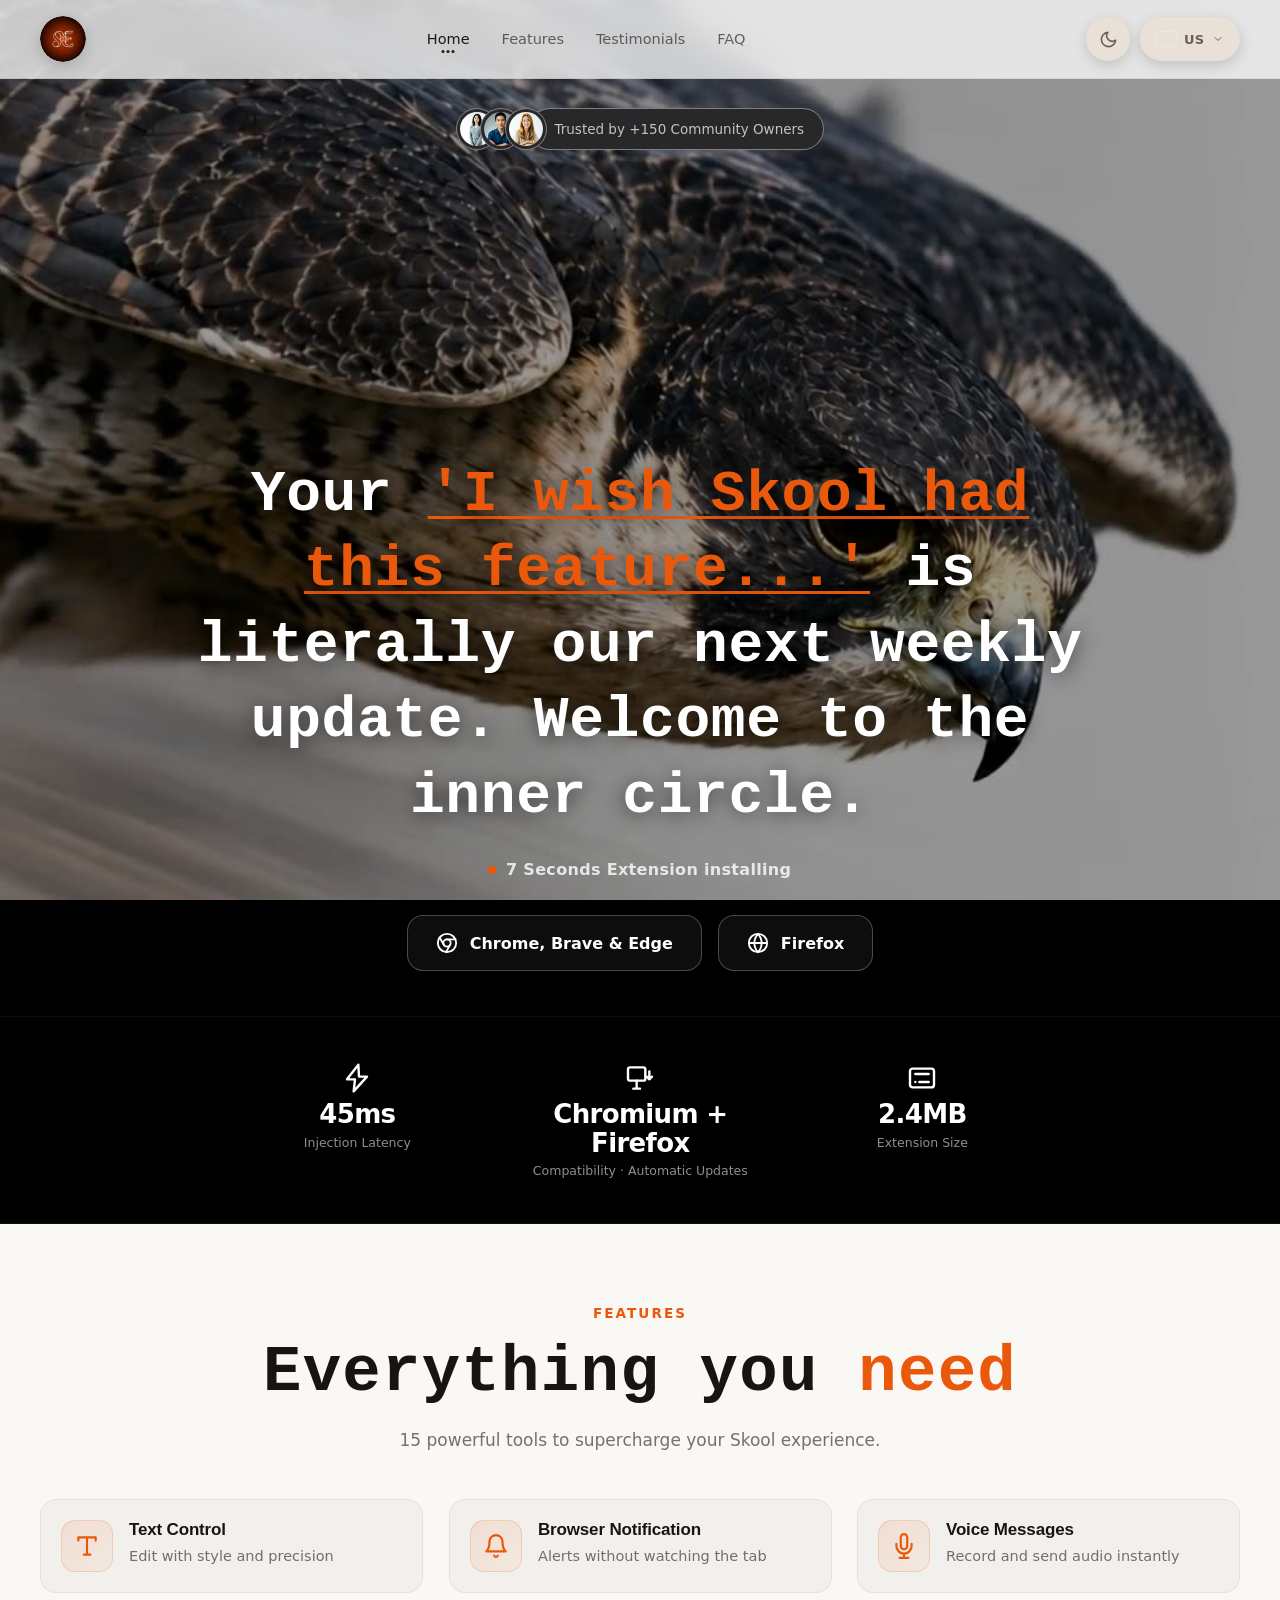
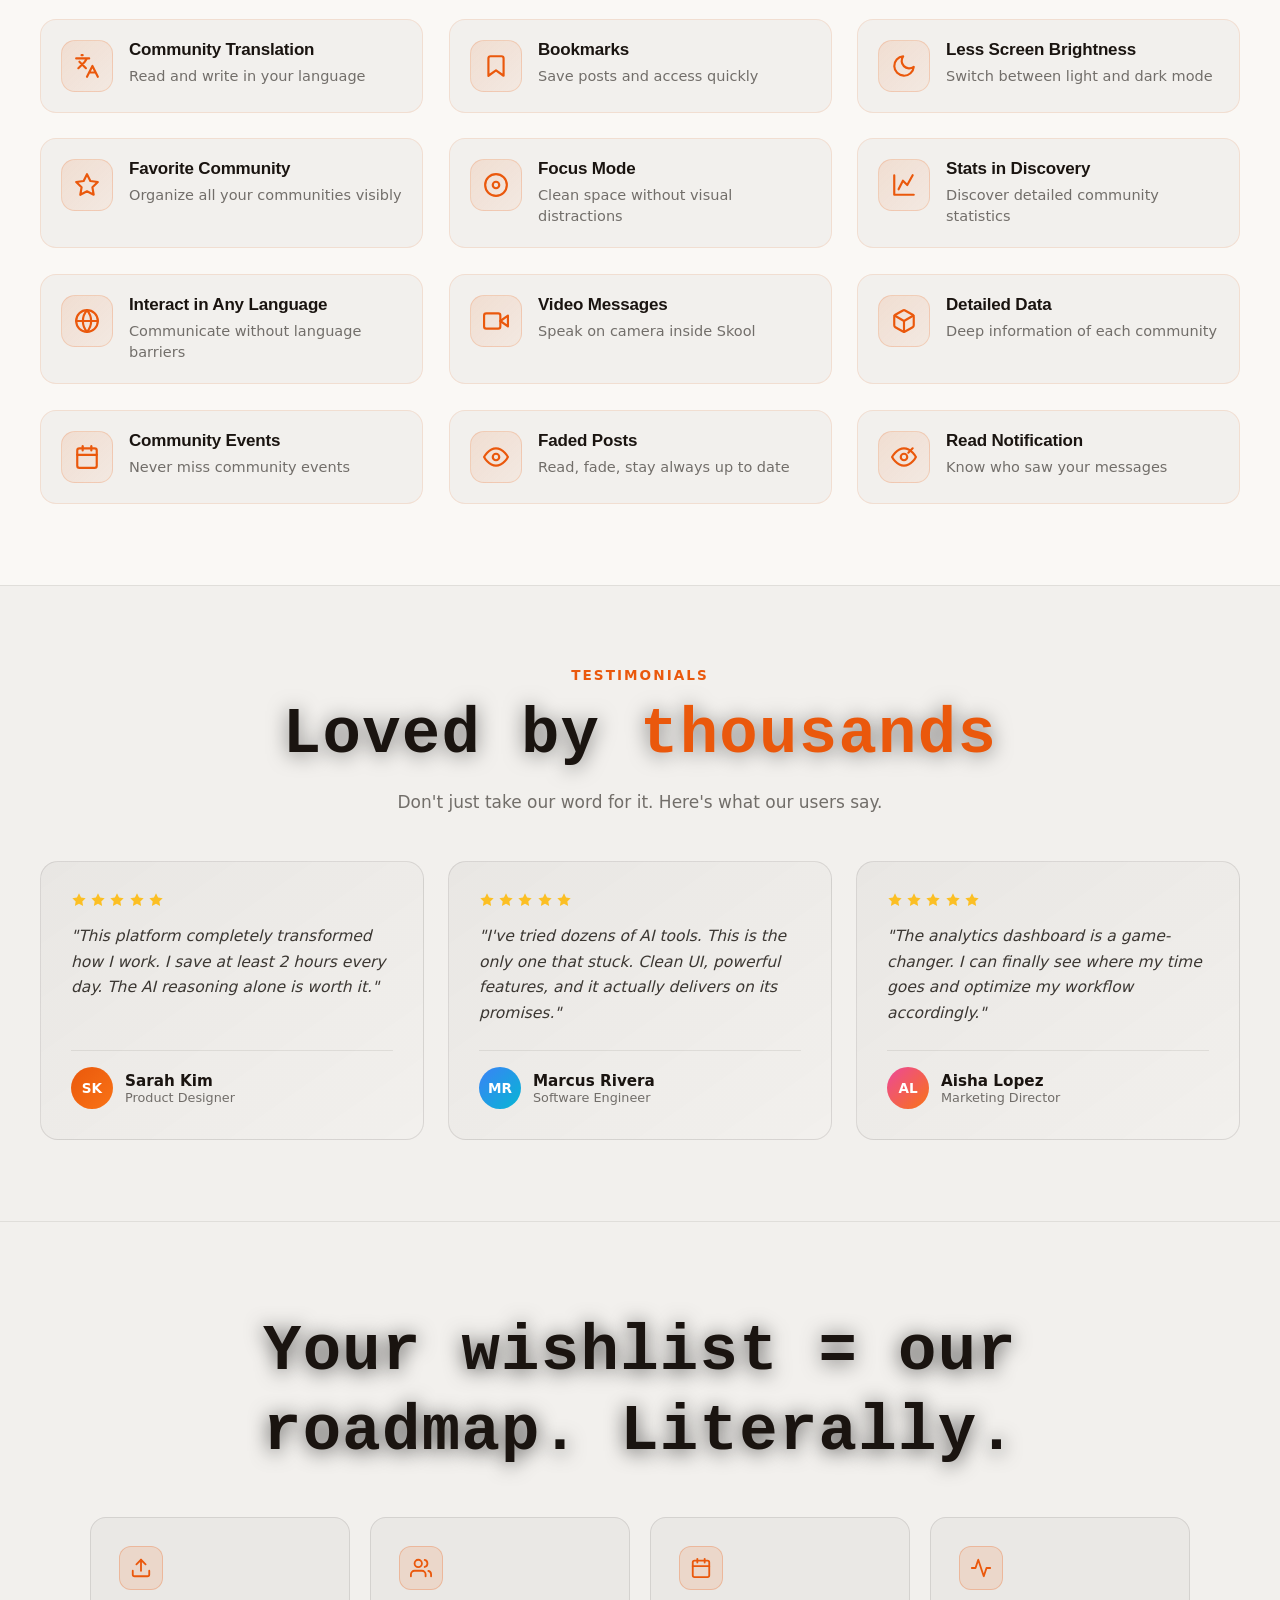
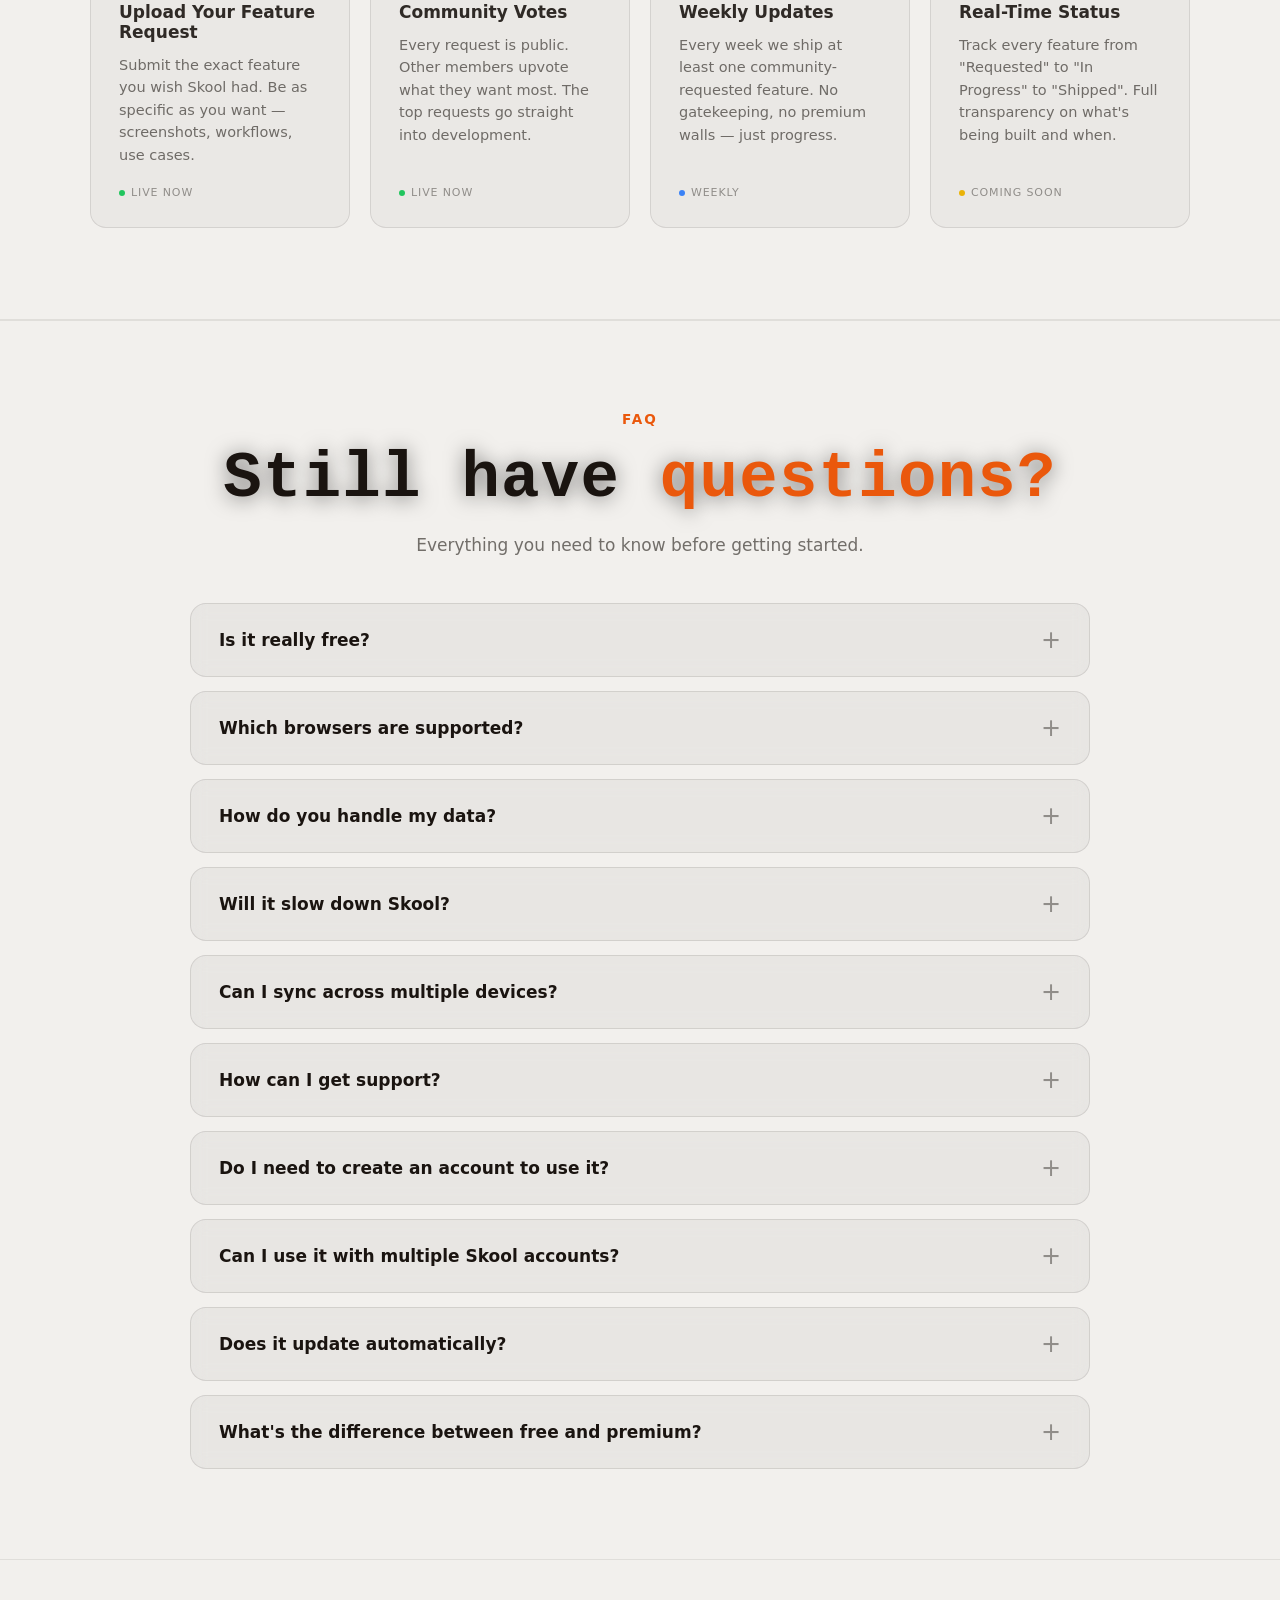
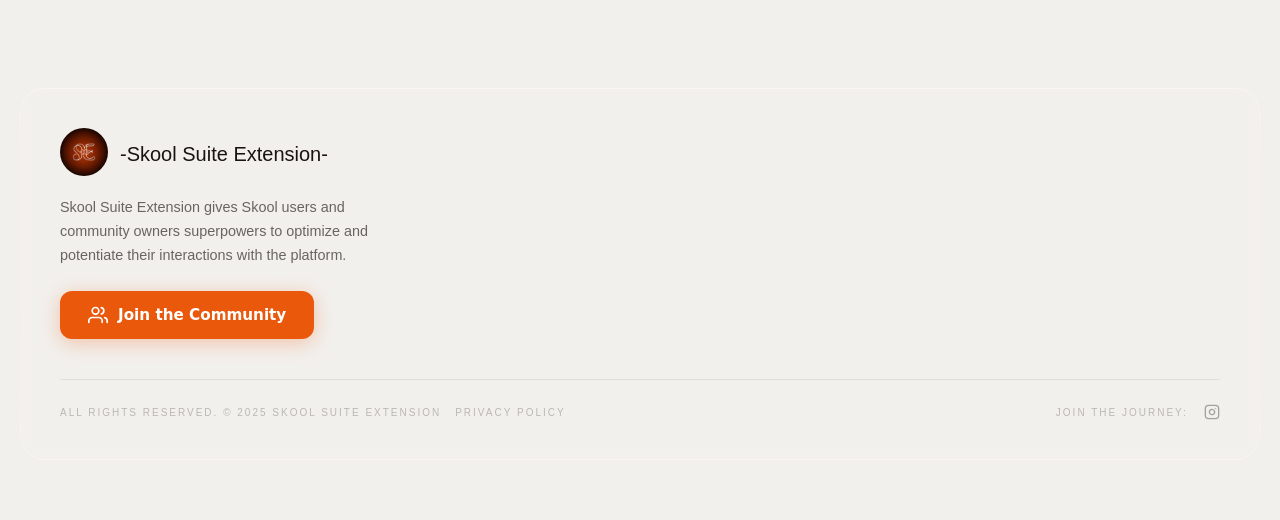
==== index.html @ 860e0dec "Add meta description to index.html and privacy.html Co-Authored-By: Claude Sonnet 5 <noreply@anthrop" ====
<!DOCTYPE html>
<html lang="en">
<head>
<meta charset="UTF-8">
<meta name="viewport" content="width=device-width, initial-scale=1.0">
<title>Skool Suite Extension</title>
<meta name="description" content="Skool Master Suite is a free browser extension that supercharges your Skool.com experience — translation, bookmarks, read receipts, dark mode & more. Available for Chrome, Brave, Edge & Firefox.">

<script src="assets/theme-init.js"></script>

<link rel="icon" type="image/x-icon" href="media/favicon.ico">
<link rel="shortcut icon" href="media/favicon.ico">

<link rel="preconnect" href="https://fonts.gstatic.com" crossorigin>
<link rel="preconnect" href="https://db.onlinewebfonts.com" crossorigin>

<link rel="preload" href="https://fonts.gstatic.com/s/inter/v20/UcC73FwrK3iLTeHuS_nVMrMxCp50SjIa1ZL7.woff2" as="font" type="font/woff2" crossorigin>
<link rel="preload" href="https://fonts.gstatic.com/s/poppins/v24/pxiByp8kv8JHgFVrLCz7Z1xlFQ.woff2" as="font" type="font/woff2" crossorigin>
<link rel="preload" href="https://db.onlinewebfonts.com/t/8cb707a9b8a73f8a7403336b861c3074.woff2" as="font" type="font/woff2" crossorigin>

<style>
@font-face{font-family:'Inter';font-style:normal;font-weight:400;font-display:swap;src:url(https://fonts.gstatic.com/s/inter/v20/UcC73FwrK3iLTeHuS_nVMrMxCp50SjIa2JL7SUc.woff2) format('woff2');unicode-range:U+0460-052F,U+1C80-1C8A,U+20B4,U+2DE0-2DFF,U+A640-A69F,U+FE2E-FE2F}
@font-face{font-family:'Inter';font-style:normal;font-weight:400;font-display:swap;src:url(https://fonts.gstatic.com/s/inter/v20/UcC73FwrK3iLTeHuS_nVMrMxCp50SjIa0ZL7SUc.woff2) format('woff2');unicode-range:U+0301,U+0400-045F,U+0490-0491,U+04B0-04B1,U+2116}
@font-face{font-family:'Inter';font-style:normal;font-weight:400;font-display:swap;src:url(https://fonts.gstatic.com/s/inter/v20/UcC73FwrK3iLTeHuS_nVMrMxCp50SjIa2pL7SUc.woff2) format('woff2');unicode-range:U+0102-0103,U+0110-0111,U+0128-0129,U+0168-0169,U+01A0-01A1,U+01AF-01B0,U+0300-0301,U+0303-0304,U+0308-0309,U+0323,U+0329,U+1EA0-1EF9,U+20AB}
@font-face{font-family:'Inter';font-style:normal;font-weight:400;font-display:swap;src:url(https://fonts.gstatic.com/s/inter/v20/UcC73FwrK3iLTeHuS_nVMrMxCp50SjIa25L7SUc.woff2) format('woff2');unicode-range:U+0100-02BA,U+02BD-02C5,U+02C7-02CC,U+02CE-02D7,U+02DD-02FF,U+0304,U+0308,U+0329,U+1D00-1DBF,U+1E00-1E9F,U+1EF2-1EFF,U+2020,U+20A0-20AB,U+20AD-20C0,U+2113,U+2C60-2C7F,U+A720-A7FF}
@font-face{font-family:'Inter';font-style:normal;font-weight:400;font-display:swap;src:url(https://fonts.gstatic.com/s/inter/v20/UcC73FwrK3iLTeHuS_nVMrMxCp50SjIa1ZL7.woff2) format('woff2');unicode-range:U+0000-00FF,U+0131,U+0152-0153,U+02BB-02BC,U+02C6,U+02DA,U+02DC,U+0304,U+0308,U+0329,U+2000-206F,U+20AC,U+2122,U+2191,U+2193,U+2212,U+2215,U+FEFF,U+FFFD}
@font-face{font-family:'Inter';font-style:normal;font-weight:500;font-display:swap;src:url(https://fonts.gstatic.com/s/inter/v20/UcC73FwrK3iLTeHuS_nVMrMxCp50SjIa2JL7SUc.woff2) format('woff2');unicode-range:U+0460-052F,U+1C80-1C8A,U+20B4,U+2DE0-2DFF,U+A640-A69F,U+FE2E-FE2F}
@font-face{font-family:'Inter';font-style:normal;font-weight:500;font-display:swap;src:url(https://fonts.gstatic.com/s/inter/v20/UcC73FwrK3iLTeHuS_nVMrMxCp50SjIa0ZL7SUc.woff2) format('woff2');unicode-range:U+0301,U+0400-045F,U+0490-0491,U+04B0-04B1,U+2116}
@font-face{font-family:'Inter';font-style:normal;font-weight:500;font-display:swap;src:url(https://fonts.gstatic.com/s/inter/v20/UcC73FwrK3iLTeHuS_nVMrMxCp50SjIa2pL7SUc.woff2) format('woff2');unicode-range:U+0102-0103,U+0110-0111,U+0128-0129,U+0168-0169,U+01A0-01A1,U+01AF-01B0,U+0300-0301,U+0303-0304,U+0308-0309,U+0323,U+0329,U+1EA0-1EF9,U+20AB}
@font-face{font-family:'Inter';font-style:normal;font-weight:500;font-display:swap;src:url(https://fonts.gstatic.com/s/inter/v20/UcC73FwrK3iLTeHuS_nVMrMxCp50SjIa25L7SUc.woff2) format('woff2');unicode-range:U+0100-02BA,U+02BD-02C5,U+02C7-02CC,U+02CE-02D7,U+02DD-02FF,U+0304,U+0308,U+0329,U+1D00-1DBF,U+1E00-1E9F,U+1EF2-1EFF,U+2020,U+20A0-20AB,U+20AD-20C0,U+2113,U+2C60-2C7F,U+A720-A7FF}
@font-face{font-family:'Inter';font-style:normal;font-weight:500;font-display:swap;src:url(https://fonts.gstatic.com/s/inter/v20/UcC73FwrK3iLTeHuS_nVMrMxCp50SjIa1ZL7.woff2) format('woff2');unicode-range:U+0000-00FF,U+0131,U+0152-0153,U+02BB-02BC,U+02C6,U+02DA,U+02DC,U+0304,U+0308,U+0329,U+2000-206F,U+20AC,U+2122,U+2191,U+2193,U+2212,U+2215,U+FEFF,U+FFFD}
@font-face{font-family:'Inter';font-style:normal;font-weight:600;font-display:swap;src:url(https://fonts.gstatic.com/s/inter/v20/UcC73FwrK3iLTeHuS_nVMrMxCp50SjIa2JL7SUc.woff2) format('woff2');unicode-range:U+0460-052F,U+1C80-1C8A,U+20B4,U+2DE0-2DFF,U+A640-A69F,U+FE2E-FE2F}
@font-face{font-family:'Inter';font-style:normal;font-weight:600;font-display:swap;src:url(https://fonts.gstatic.com/s/inter/v20/UcC73FwrK3iLTeHuS_nVMrMxCp50SjIa0ZL7SUc.woff2) format('woff2');unicode-range:U+0301,U+0400-045F,U+0490-0491,U+04B0-04B1,U+2116}
@font-face{font-family:'Inter';font-style:normal;font-weight:600;font-display:swap;src:url(https://fonts.gstatic.com/s/inter/v20/UcC73FwrK3iLTeHuS_nVMrMxCp50SjIa2pL7SUc.woff2) format('woff2');unicode-range:U+0102-0103,U+0110-0111,U+0128-0129,U+0168-0169,U+01A0-01A1,U+01AF-01B0,U+0300-0301,U+0303-0304,U+0308-0309,U+0323,U+0329,U+1EA0-1EF9,U+20AB}
@font-face{font-family:'Inter';font-style:normal;font-weight:600;font-display:swap;src:url(https://fonts.gstatic.com/s/inter/v20/UcC73FwrK3iLTeHuS_nVMrMxCp50SjIa25L7SUc.woff2) format('woff2');unicode-range:U+0100-02BA,U+02BD-02C5,U+02C7-02CC,U+02CE-02D7,U+02DD-02FF,U+0304,U+0308,U+0329,U+1D00-1DBF,U+1E00-1E9F,U+1EF2-1EFF,U+2020,U+20A0-20AB,U+20AD-20C0,U+2113,U+2C60-2C7F,U+A720-A7FF}
@font-face{font-family:'Inter';font-style:normal;font-weight:600;font-display:swap;src:url(https://fonts.gstatic.com/s/inter/v20/UcC73FwrK3iLTeHuS_nVMrMxCp50SjIa1ZL7.woff2) format('woff2');unicode-range:U+0000-00FF,U+0131,U+0152-0153,U+02BB-02BC,U+02C6,U+02DA,U+02DC,U+0304,U+0308,U+0329,U+2000-206F,U+20AC,U+2122,U+2191,U+2193,U+2212,U+2215,U+FEFF,U+FFFD}
@font-face{font-family:'Inter';font-style:normal;font-weight:700;font-display:swap;src:url(https://fonts.gstatic.com/s/inter/v20/UcC73FwrK3iLTeHuS_nVMrMxCp50SjIa2JL7SUc.woff2) format('woff2');unicode-range:U+0460-052F,U+1C80-1C8A,U+20B4,U+2DE0-2DFF,U+A640-A69F,U+FE2E-FE2F}
@font-face{font-family:'Inter';font-style:normal;font-weight:700;font-display:swap;src:url(https://fonts.gstatic.com/s/inter/v20/UcC73FwrK3iLTeHuS_nVMrMxCp50SjIa0ZL7SUc.woff2) format('woff2');unicode-range:U+0301,U+0400-045F,U+0490-0491,U+04B0-04B1,U+2116}
@font-face{font-family:'Inter';font-style:normal;font-weight:700;font-display:swap;src:url(https://fonts.gstatic.com/s/inter/v20/UcC73FwrK3iLTeHuS_nVMrMxCp50SjIa2pL7SUc.woff2) format('woff2');unicode-range:U+0102-0103,U+0110-0111,U+0128-0129,U+0168-0169,U+01A0-01A1,U+01AF-01B0,U+0300-0301,U+0303-0304,U+0308-0309,U+0323,U+0329,U+1EA0-1EF9,U+20AB}
@font-face{font-family:'Inter';font-style:normal;font-weight:700;font-display:swap;src:url(https://fonts.gstatic.com/s/inter/v20/UcC73FwrK3iLTeHuS_nVMrMxCp50SjIa25L7SUc.woff2) format('woff2');unicode-range:U+0100-02BA,U+02BD-02C5,U+02C7-02CC,U+02CE-02D7,U+02DD-02FF,U+0304,U+0308,U+0329,U+1D00-1DBF,U+1E00-1E9F,U+1EF2-1EFF,U+2020,U+20A0-20AB,U+20AD-20C0,U+2113,U+2C60-2C7F,U+A720-A7FF}
@font-face{font-family:'Inter';font-style:normal;font-weight:700;font-display:swap;src:url(https://fonts.gstatic.com/s/inter/v20/UcC73FwrK3iLTeHuS_nVMrMxCp50SjIa1ZL7.woff2) format('woff2');unicode-range:U+0000-00FF,U+0131,U+0152-0153,U+02BB-02BC,U+02C6,U+02DA,U+02DC,U+0304,U+0308,U+0329,U+2000-206F,U+20AC,U+2122,U+2191,U+2193,U+2212,U+2215,U+FEFF,U+FFFD}
@font-face{font-family:'Poppins';font-style:normal;font-weight:700;font-display:swap;src:url(https://fonts.gstatic.com/s/poppins/v24/pxiByp8kv8JHgFVrLCz7Z11lFc-K.woff2) format('woff2');unicode-range:U+0900-097F,U+1CD0-1CF9,U+200C-200D,U+20A8,U+20B9,U+20F0,U+25CC,U+A830-A839,U+A8E0-A8FF,U+11B00-11B09}
@font-face{font-family:'Poppins';font-style:normal;font-weight:700;font-display:swap;src:url(https://fonts.gstatic.com/s/poppins/v24/pxiByp8kv8JHgFVrLCz7Z1JlFc-K.woff2) format('woff2');unicode-range:U+0100-02BA,U+02BD-02C5,U+02C7-02CC,U+02CE-02D7,U+02DD-02FF,U+0304,U+0308,U+0329,U+1D00-1DBF,U+1E00-1E9F,U+1EF2-1EFF,U+2020,U+20A0-20AB,U+20AD-20C0,U+2113,U+2C60-2C7F,U+A720-A7FF}
@font-face{font-family:'Poppins';font-style:normal;font-weight:700;font-display:swap;src:url(https://fonts.gstatic.com/s/poppins/v24/pxiByp8kv8JHgFVrLCz7Z1xlFQ.woff2) format('woff2');unicode-range:U+0000-00FF,U+0131,U+0152-0153,U+02BB-02BC,U+02C6,U+02DA,U+02DC,U+0304,U+0308,U+0329,U+2000-206F,U+20AC,U+2122,U+2191,U+2193,U+2212,U+2215,U+FEFF,U+FFFD}
@font-face{font-family:'Poppins';font-style:normal;font-weight:800;font-display:swap;src:url(https://fonts.gstatic.com/s/poppins/v24/pxiByp8kv8JHgFVrLDD4Z11lFc-K.woff2) format('woff2');unicode-range:U+0900-097F,U+1CD0-1CF9,U+200C-200D,U+20A8,U+20B9,U+20F0,U+25CC,U+A830-A839,U+A8E0-A8FF,U+11B00-11B09}
@font-face{font-family:'Poppins';font-style:normal;font-weight:800;font-display:swap;src:url(https://fonts.gstatic.com/s/poppins/v24/pxiByp8kv8JHgFVrLDD4Z1JlFc-K.woff2) format('woff2');unicode-range:U+0100-02BA,U+02BD-02C5,U+02C7-02CC,U+02CE-02D7,U+02DD-02FF,U+0304,U+0308,U+0329,U+1D00-1DBF,U+1E00-1E9F,U+1EF2-1EFF,U+2020,U+20A0-20AB,U+20AD-20C0,U+2113,U+2C60-2C7F,U+A720-A7FF}
@font-face{font-family:'Poppins';font-style:normal;font-weight:800;font-display:swap;src:url(https://fonts.gstatic.com/s/poppins/v24/pxiByp8kv8JHgFVrLDD4Z1xlFQ.woff2) format('woff2');unicode-range:U+0000-00FF,U+0131,U+0152-0153,U+02BB-02BC,U+02C6,U+02DA,U+02DC,U+0304,U+0308,U+0329,U+2000-206F,U+20AC,U+2122,U+2191,U+2193,U+2212,U+2215,U+FEFF,U+FFFD}
@font-face{font-family:'Poppins';font-style:normal;font-weight:900;font-display:swap;src:url(https://fonts.gstatic.com/s/poppins/v24/pxiByp8kv8JHgFVrLBT5Z11lFc-K.woff2) format('woff2');unicode-range:U+0900-097F,U+1CD0-1CF9,U+200C-200D,U+20A8,U+20B9,U+20F0,U+25CC,U+A830-A839,U+A8E0-A8FF,U+11B00-11B09}
@font-face{font-family:'Poppins';font-style:normal;font-weight:900;font-display:swap;src:url(https://fonts.gstatic.com/s/poppins/v24/pxiByp8kv8JHgFVrLBT5Z1JlFc-K.woff2) format('woff2');unicode-range:U+0100-02BA,U+02BD-02C5,U+02C7-02CC,U+02CE-02D7,U+02DD-02FF,U+0304,U+0308,U+0329,U+1D00-1DBF,U+1E00-1E9F,U+1EF2-1EFF,U+2020,U+20A0-20AB,U+20AD-20C0,U+2113,U+2C60-2C7F,U+A720-A7FF}
@font-face{font-family:'Poppins';font-style:normal;font-weight:900;font-display:swap;src:url(https://fonts.gstatic.com/s/poppins/v24/pxiByp8kv8JHgFVrLBT5Z1xlFQ.woff2) format('woff2');unicode-range:U+0000-00FF,U+0131,U+0152-0153,U+02BB-02BC,U+02C6,U+02DA,U+02DC,U+0304,U+0308,U+0329,U+2000-206F,U+20AC,U+2122,U+2191,U+2193,U+2212,U+2215,U+FEFF,U+FFFD}
</style>

<link rel="preload" href="https://db.onlinewebfonts.com/c/8cb707a9b8a73f8a7403336b861c3074?family=BubbledotICG-FinePos&display=swap" as="style" onload="this.onload=null;this.rel='stylesheet'">
<noscript><link href="https://db.onlinewebfonts.com/c/8cb707a9b8a73f8a7403336b861c3074?family=BubbledotICG-FinePos&display=swap" rel="stylesheet"></noscript>

<link rel="preload" href="assets/site.css" as="style" onload="this.onload=null;this.rel='stylesheet'">
<noscript><link href="assets/site.css" rel="stylesheet"></noscript>

<link rel="preload" href="media/poster.jpg" as="image" fetchpriority="high">

<style>
  :root {
    --bg: #000000;
    --text: #ffffff;
    --trust-bg: #28282a;
    --trust-border: rgba(255, 255, 255, 0.4);
    --trust-text: #c4c2c3;

    --zone-bg: rgba(10, 12, 20, 0.95);
    --zone-border: rgba(255, 255, 255, 0.05);
    --zone-heading: #ffffff;
    --zone-text: rgba(255, 255, 255, 0.85);
    --zone-text-muted: rgba(255, 255, 255, 0.55);
    --zone-text-faint: rgba(255, 255, 255, 0.4);
    --zone-card-bg: rgba(255, 255, 255, 0.03);
    --zone-card-bg-alt: rgba(255, 255, 255, 0.04);
    --zone-card-bg-hover: rgba(255, 255, 255, 0.06);
    --zone-card-border: rgba(255, 255, 255, 0.08);
    --zone-footer-muted: rgba(255, 255, 255, 0.6);
    --zone-footer-faint: rgba(255, 255, 255, 0.5);
    color-scheme: dark;
  }

  :root[data-theme="light"] {
    --zone-bg: rgba(250, 248, 245, 0.97);
    --zone-border: rgba(20, 15, 10, 0.08);
    --zone-heading: #1a1410;
    --zone-text: rgba(20, 15, 10, 0.82);
    --zone-text-muted: rgba(20, 15, 10, 0.58);
    --zone-text-faint: rgba(20, 15, 10, 0.42);
    --zone-card-bg: rgba(20, 15, 10, 0.03);
    --zone-card-bg-alt: rgba(20, 15, 10, 0.04);
    --zone-card-bg-hover: rgba(20, 15, 10, 0.06);
    --zone-card-border: rgba(20, 15, 10, 0.1);
    --zone-footer-muted: rgba(20, 15, 10, 0.62);
    --zone-footer-faint: rgba(20, 15, 10, 0.5);
    color-scheme: light;
  }

  *, *::before, *::after {
    margin: 0;
    padding: 0;
    box-sizing: border-box;
  }

  html {
    scroll-behavior: smooth;
  }

  html, body {
    background: var(--bg);
    color: var(--text);
    font-family: var(--font-sans);
    -webkit-font-smoothing: antialiased;
    -moz-osx-font-smoothing: grayscale;
    text-rendering: optimizeLegibility;
  }

  body { overflow-x: hidden; }

  .bg {
    position: fixed;
    inset: 0;
    overflow: hidden;
    background: #000;
    z-index: 0;
  }
  .bg-video {
    position: absolute;
    inset: 0;
    width: 100%;
    height: 100%;
    object-fit: cover;
    pointer-events: none;
  }
  .bg-overlay {
    position: absolute;
    inset: 0;
    background: rgba(0, 0, 0, 0.4);
  }

  section { position: relative; z-index: 1; }

  .home {
    min-height: 100vh;
    min-height: 100dvh;
    display: flex;
    flex-direction: column;
    align-items: center;
    justify-content: center;
    padding: clamp(100px, 12vh, 140px) clamp(14px, 3vw, 32px) clamp(40px, 5vh, 60px);
    text-align: center;
  }
  .hero-content { max-width: 1100px; width: 100%; }

  .trust-row {
    display: inline-flex;
    align-items: center;
    margin-bottom: clamp(16px, 2.5vh, 26px);
    --trust-size: clamp(36px, 4.5vw, 42px);
  }
  .avatar-ring {
    width: var(--trust-size);
    height: var(--trust-size);
    border-radius: 50%;
    background: var(--trust-bg);
    border: 1px solid var(--trust-border);
    padding: 3px;
    display: grid;
    place-items: center;
    flex-shrink: 0;
    transition: transform 0.35s ease;
    overflow: hidden;
  }
  .avatar-ring .inner {
    width: 100%; height: 100%;
    border-radius: 50%;
    background: #fff;
    overflow: hidden;
    display: grid;
    place-items: center;
  }
  .avatar-ring .inner img { width: 100%; height: 100%; object-fit: cover; display: block; }
  .avatar-ring.a1 { z-index: 1; }
  .avatar-ring.a2 { z-index: 2; margin-left: calc(var(--trust-size) * -0.42); }
  .avatar-ring.a3 { z-index: 4; margin-left: calc(var(--trust-size) * -0.42); }
  .avatar-ring.a1:hover { transform: translateY(-2px); }
  .avatar-ring.a2:hover { transform: translateY(-4px); }
  .avatar-ring.a3:hover { transform: translateY(-2px); }

  .trust-pill {
    height: var(--trust-size);
    background: var(--trust-bg);
    border: 1px solid var(--trust-border);
    border-radius: 999px;
    margin-left: calc(var(--trust-size) * -0.42);
    padding-left: calc(var(--trust-size) * 0.58);
    padding-right: calc(var(--trust-size) * 0.45);
    display: flex;
    align-items: center;
    z-index: 3;
    flex-shrink: 0;
  }
  .trust-pill span {
    font-family: var(--font-sans);
    font-weight: 500;
    font-size: clamp(12px, 1.4vw, 13.5px);
    color: var(--trust-text);
    white-space: nowrap;
  }

  .headline {
    font-family: var(--font-headline);
    font-weight: 900;
    color: #fff;
    font-size: clamp(56px, 11vw, 140px);
    letter-spacing: -0.03em;
    line-height: 0.95;
    white-space: nowrap;
    overflow: hidden;
    margin-bottom: clamp(14px, 2vh, 22px);
  }
  .headline .line { display: block; opacity: 0; transform: translateY(14px); }
  .headline.anim .line {
    animation: headlineFade 0.85s cubic-bezier(0.22, 1, 0.36, 1) forwards;
  }
  .headline.anim .line:nth-child(1) { animation-delay: 0.12s; }
  .headline.anim .line:nth-child(2) { animation-delay: 0.3s; }

  .subhead {
    font-family: var(--font-caption);
    font-weight: 700;
    font-size: clamp(28px, 4.8vw, 58px);
    color: #fff;
    opacity: 1;
    line-height: 1.3;
    max-width: min(900px, 95%);
    margin: 0 auto clamp(20px, 2.8vh, 30px);
    letter-spacing: 0.01em;
    text-shadow: 0 2px 20px rgba(0, 0, 0, 0.6);
  }
  .subhead .accent {
    color: var(--accent);
    text-decoration: underline;
    text-decoration-thickness: 3px;
    text-underline-offset: 6px;
  }

  .install-status {
    font-family: var(--font-sans);
    font-weight: 600;
    font-size: clamp(14px, 1.5vw, 16px);
    color: rgba(255, 255, 255, 0.8);
    display: inline-flex;
    align-items: center;
    gap: 10px;
    margin-bottom: 28px;
    letter-spacing: 0.02em;
  }
  .status-dot {
    position: relative;
    width: 8px;
    height: 8px;
    background-color: var(--accent);
    border-radius: 50%;
  }
  .status-dot::after {
    content: '';
    position: absolute;
    inset: 0;
    border-radius: 50%;
    background-color: var(--accent);
    animation: pulseDot 1.5s ease-in-out infinite;
    will-change: transform, opacity;
  }
  @keyframes pulseDot {
    0% { opacity: 0.5; transform: scale(1); }
    100% { opacity: 0; transform: scale(3.2); }
  }

  .install-buttons {
    display: flex;
    flex-wrap: wrap;
    justify-content: center;
    align-items: center;
    gap: 16px;
    margin-top: 8px;
  }
  .install-btn {
    display: inline-flex;
    align-items: center;
    gap: 12px;
    padding: 16px 28px;
    border-radius: 16px;
    font-family: var(--font-sans);
    font-weight: 700;
    font-size: clamp(14px, 1.4vw, 16px);
    text-decoration: none;
    cursor: pointer;
    transition: all 0.3s ease;
    border: 1.5px solid rgba(255, 255, 255, 0.25);
    background: rgba(255, 255, 255, 0.05);
    color: #ffffff;
    position: relative;
    backdrop-filter: blur(6px);
    -webkit-backdrop-filter: blur(6px);
  }
  .install-btn svg {
    width: 22px;
    height: 22px;
    flex-shrink: 0;
    color: #ffffff;
  }
  .install-btn .btn-text {
    color: #ffffff;
    font-weight: 700;
  }
  .install-btn:hover {
    background: rgba(255, 255, 255, 0.12);
    border-color: rgba(255, 255, 255, 0.5);
    transform: translateY(-3px);
    box-shadow: 0 12px 32px rgba(255, 255, 255, 0.1);
  }

  .stats-row {
    position: relative;
    z-index: 1;
    padding: clamp(40px, 5vh, 70px) clamp(14px, 3vw, 32px);
    background: linear-gradient(180deg, rgba(0,0,0,0.6) 0%, rgba(0,0,0,0.85) 100%);
    border-top: 1px solid rgba(255,255,255,0.05);
    border-bottom: 1px solid rgba(255,255,255,0.05);
  }
  .stats-grid {
    max-width: 820px;
    margin: 0 auto;
    display: grid;
    grid-template-columns: repeat(3, 1fr);
    gap: clamp(16px, 2.5vw, 28px);
  }
  .stat {
    display: flex;
    flex-direction: column;
    align-items: center;
    text-align: center;
    gap: 6px;
  }
  .stat-icon {
    font-family: var(--font-display);
    font-size: clamp(22px, 3vw, 33px);
    color: #fff;
    line-height: 1;
  }
  .stat-icon svg {
    width: clamp(24px, 3vw, 32px);
    height: clamp(24px, 3vw, 32px);
    display: block;
    stroke: currentColor;
    stroke-width: 1.8;
    fill: none;
    stroke-linecap: round;
    stroke-linejoin: round;
  }
  .stat-value {
    font-family: var(--font-sans);
    font-weight: 600;
    font-size: clamp(18px, 2.2vw, 26px);
    color: #fff;
    letter-spacing: -0.025em;
    font-variant-numeric: tabular-nums;
    line-height: 1.1;
  }
  .stat-label {
    font-family: var(--font-sans);
    font-size: clamp(11px, 1.2vw, 12.5px);
    color: var(--muted);
    font-weight: 400;
  }

  .features-detailed {
    padding: clamp(70px, 9vh, 110px) clamp(14px, 3vw, 32px);
    background: var(--zone-bg);
    color: var(--zone-text);
    position: relative;
    z-index: 1;
    transition: background 0.3s ease;
  }
  .features-detailed::before {
    content: '';
    position: absolute;
    inset: 0;
    background: var(--zone-bg);
    z-index: -1;
  }
  .features-detailed .section-eyebrow { color: var(--accent); }
  .features-detailed .section-title {
    color: var(--zone-heading);
    text-shadow: none;
  }
  .features-detailed .section-subtitle {
    color: var(--zone-text-muted);
  }

  .features-detailed-grid {
    display: grid;
    grid-template-columns: repeat(3, 1fr);
    gap: clamp(18px, 2vw, 28px);
  }
  @media (max-width: 900px) {
    .features-detailed-grid {
      grid-template-columns: repeat(2, 1fr);
    }
  }
  @media (max-width: 500px) {
    .features-detailed-grid {
      grid-template-columns: 1fr;
    }
  }

  .feature-detail-card {
    display: flex;
    align-items: flex-start;
    gap: 16px;
    padding: 20px;
    background: var(--zone-card-bg);
    border: 1px solid rgba(234, 88, 12, 0.12);
    border-radius: 16px;
    transition: all 0.3s ease;
  }
  .feature-detail-card:hover {
    background: var(--zone-card-bg-hover);
    border-color: rgba(234, 88, 12, 0.3);
    transform: translateY(-3px);
    box-shadow: 0 12px 28px rgba(234, 88, 12, 0.12);
  }
  .feature-detail-icon {
    flex-shrink: 0;
    width: 52px;
    height: 52px;
    border-radius: 14px;
    background: linear-gradient(135deg, rgba(234, 88, 12, 0.12), rgba(249, 115, 22, 0.06));
    border: 1px solid rgba(234, 88, 12, 0.18);
    display: flex;
    align-items: center;
    justify-content: center;
  }
  .feature-detail-icon svg {
    width: 26px;
    height: 26px;
    stroke: #ea580c;
    stroke-width: 2;
    fill: none;
    stroke-linecap: round;
    stroke-linejoin: round;
  }
  .feature-detail-content {
    flex: 1;
    min-width: 0;
  }
  .feature-detail-title {
    font-family: var(--font-headline);
    font-weight: 800;
    font-size: clamp(15px, 1.4vw, 17px);
    color: var(--zone-heading);
    margin-bottom: 6px;
    letter-spacing: -0.01em;
    line-height: 1.2;
  }
  .feature-detail-desc {
    font-size: clamp(13px, 1.2vw, 14.5px);
    line-height: 1.45;
    color: var(--zone-text-muted);
    font-weight: 500;
  }

  .testimonials {
    padding: clamp(70px, 9vh, 110px) clamp(14px, 3vw, 32px);
    background: var(--zone-bg);
    border-top: 1px solid var(--zone-border);
  }
  .section-container { max-width: 1200px; margin: 0 auto; }
  .section-header { text-align: center; margin-bottom: clamp(40px, 5vh, 60px); }
  .section-eyebrow {
    font-family: var(--font-sans);
    font-size: 0.85rem;
    font-weight: 600;
    color: var(--accent);
    text-transform: uppercase;
    letter-spacing: 0.15em;
    margin-bottom: 1rem;
  }

  .section-title {
    font-family: var(--font-caption);
    font-weight: 700;
    font-size: clamp(32px, 5.5vw, 64px);
    letter-spacing: 0.02em;
    line-height: 1.15;
    margin-bottom: 1rem;
  }
  .section-title .accent {
    color: var(--accent);
  }

  .testimonials .section-title {
    color: var(--zone-heading);
    text-shadow: 0 2px 20px rgba(0, 0, 0, 0.5);
  }

  .faq-section .section-title {
    color: var(--zone-heading);
    text-shadow: 0 2px 20px rgba(0, 0, 0, 0.5);
  }

  .roadmap-heading {
    font-family: var(--font-caption);
    font-weight: 700;
    font-size: clamp(32px, 5.5vw, 64px);
    color: var(--zone-heading);
    opacity: 0.95;
    text-align: center;
    margin-bottom: clamp(40px, 5vh, 60px);
    letter-spacing: 0.02em;
    line-height: 1.25;
    text-shadow: 0 2px 20px rgba(0, 0, 0, 0.7);
  }

  .section-subtitle {
    font-family: var(--font-sans);
    font-size: clamp(14px, 1.5vw, 17px);
    line-height: 1.6;
  }

  .testimonials .section-subtitle {
    color: var(--zone-text-muted);
  }

  .faq-section .section-subtitle {
    color: var(--zone-text-muted);
  }

  .testimonials-grid {
    display: grid;
    grid-template-columns: repeat(3, 1fr);
    gap: clamp(16px, 2vw, 24px);
  }
  .testimonial-card {
    background: linear-gradient(145deg, var(--zone-card-bg-alt), transparent);
    border: 1px solid var(--zone-card-border);
    border-radius: 18px;
    padding: clamp(22px, 2.5vw, 30px);
    transition: all 0.35s ease;
    display: flex;
    flex-direction: column;
  }
  .testimonial-card:hover {
    border-color: rgba(234, 88, 12, 0.35);
    transform: translateY(-4px);
    background: linear-gradient(145deg, rgba(234, 88, 12, 0.06), var(--zone-card-bg));
  }
  .testimonial-stars { display: flex; gap: 0.2rem; margin-bottom: 1rem; }
  .testimonial-stars svg { width: 16px; height: 16px; color: #fbbf24; }
  .testimonial-card blockquote {
    font-size: clamp(14px, 1.4vw, 15.5px);
    line-height: 1.65;
    color: var(--zone-text);
    margin-bottom: 1.5rem;
    flex: 1;
    font-style: italic;
  }
  .testimonial-author {
    display: flex;
    align-items: center;
    gap: 0.75rem;
    padding-top: 1rem;
    border-top: 1px solid var(--zone-border);
  }
  .testimonial-avatar {
    width: 42px; height: 42px;
    border-radius: 50%;
    background: linear-gradient(135deg, var(--accent), #f97316);
    display: flex;
    align-items: center;
    justify-content: center;
    font-weight: 700;
    font-size: 0.85rem;
    color: #fff;
    flex-shrink: 0;
  }
  .testimonial-author .name { font-weight: 600; font-size: 0.95rem; color: var(--zone-heading); }
  .testimonial-author .role { font-size: 0.8rem; color: var(--zone-text-muted); }

  .roadmap-section {
    position: relative;
    z-index: 1;
    padding: clamp(80px, 10vh, 120px) clamp(16px, 3vw, 32px);
    background: var(--zone-bg);
    border-top: 1px solid var(--zone-border);
    border-bottom: 1px solid var(--zone-border);
  }
  .roadmap-container {
    max-width: 1100px;
    margin: 0 auto;
  }
  .roadmap-grid {
    display: grid;
    grid-template-columns: repeat(auto-fit, minmax(260px, 1fr));
    gap: 20px;
  }
  .roadmap-card {
    background: var(--zone-card-bg);
    border: 1px solid var(--zone-card-border);
    border-radius: 16px;
    padding: clamp(20px, 2.5vw, 28px);
    transition: all 0.3s ease;
    display: flex;
    flex-direction: column;
    gap: 12px;
  }
  .roadmap-card:hover {
    border-color: rgba(234, 88, 12, 0.3);
    background: var(--zone-card-bg-hover);
    transform: translateY(-3px);
  }
  .roadmap-card-icon {
    width: 44px;
    height: 44px;
    border-radius: 12px;
    background: rgba(234, 88, 12, 0.12);
    border: 1px solid rgba(234, 88, 12, 0.25);
    display: flex;
    align-items: center;
    justify-content: center;
    flex-shrink: 0;
  }
  .roadmap-card-icon svg {
    width: 22px;
    height: 22px;
    color: var(--accent);
  }
  .roadmap-card-title {
    font-family: var(--font-sans);
    font-weight: 600;
    font-size: clamp(15px, 1.4vw, 17px);
    color: var(--zone-heading);
    opacity: 0.9;
  }
  .roadmap-card-desc {
    font-family: var(--font-sans);
    font-size: clamp(13px, 1.2vw, 14.5px);
    color: var(--zone-text-muted);
    line-height: 1.55;
  }
  .roadmap-card-tag {
    display: inline-flex;
    align-items: center;
    gap: 6px;
    font-size: 11px;
    font-weight: 500;
    color: var(--zone-text-faint);
    text-transform: uppercase;
    letter-spacing: 0.08em;
    margin-top: auto;
    padding-top: 8px;
  }
  .roadmap-card-tag .dot {
    width: 6px;
    height: 6px;
    border-radius: 50%;
    background: var(--accent);
  }
  .roadmap-card-tag .dot.green { background: #22c55e; }
  .roadmap-card-tag .dot.blue { background: #3b82f6; }
  .roadmap-card-tag .dot.yellow { background: #eab308; }

  .faq-section {
    position: relative;
    z-index: 1;
    padding: clamp(80px, 10vh, 120px) clamp(16px, 3vw, 32px);
    background: var(--zone-bg);
    border-top: 1px solid var(--zone-border);
  }
  .faq-section-container {
    max-width: 900px;
    margin: 0 auto;
  }
  .faq-section-header {
    text-align: center;
    margin-bottom: clamp(40px, 5vh, 60px);
  }
  .faq-section-label {
    font-family: var(--font-sans);
    font-size: 0.85rem;
    font-weight: 600;
    color: var(--accent);
    text-transform: uppercase;
    letter-spacing: 0.15em;
    margin-bottom: 1rem;
  }
  .faq-section-subtitle {
    font-size: clamp(14px, 1.4vw, 17px);
    color: var(--zone-text-muted);
    max-width: 500px;
    margin: 0 auto;
    line-height: 1.5;
  }

  .faq-section-list {
    display: flex;
    flex-direction: column;
    gap: 14px;
  }
  .faq-section-item {
    background: var(--zone-card-bg-alt);
    border: 1px solid var(--zone-card-border);
    border-radius: 16px;
    overflow: hidden;
    transition: all 0.3s;
    backdrop-filter: blur(8px);
    -webkit-backdrop-filter: blur(8px);
  }
  .faq-section-item:hover {
    border-color: rgba(234, 88, 12, 0.25);
    background: var(--zone-card-bg-hover);
  }
  .faq-section-item.open {
    border-color: rgba(234, 88, 12, 0.35);
    background: rgba(234, 88, 12, 0.04);
  }
  .faq-section-question {
    width: 100%;
    padding: clamp(18px, 2.2vw, 24px) clamp(20px, 2.5vw, 28px);
    background: transparent;
    border: none;
    color: var(--zone-heading);
    font-size: clamp(15px, 1.5vw, 17px);
    font-weight: 600;
    text-align: left;
    cursor: pointer;
    display: flex;
    justify-content: space-between;
    align-items: center;
    font-family: var(--font-sans);
    gap: 1rem;
  }
  .faq-section-question .icon {
    font-size: 1.5rem;
    color: var(--zone-text-faint);
    transition: transform 0.35s ease;
    flex-shrink: 0;
    font-weight: 300;
    line-height: 1;
  }
  .faq-section-item.open .faq-section-question .icon {
    transform: rotate(45deg);
  }
  .faq-section-answer {
    max-height: 0;
    overflow: hidden;
    transition: max-height 0.45s ease;
  }
  .faq-section-answer.open {
    max-height: 400px;
  }
  .faq-section-answer-inner {
    padding: 0 clamp(20px, 2.5vw, 28px) clamp(18px, 2vw, 24px);
    color: var(--zone-text-muted);
    font-size: clamp(14px, 1.3vw, 15.5px);
    line-height: 1.7;
  }

  .liquid-footer-wrapper {
    position: relative;
    z-index: 1;
    padding: 128px 20px 60px;
    font-family: 'Helvetica Regular', 'Inter', sans-serif;
    background: var(--zone-bg);
    border-top: 1px solid var(--zone-border);
  }
  @media (max-width: 768px) {
    .liquid-footer-wrapper { padding: 200px 16px 40px; }
  }

  .liquid-footer {
    border-radius: 24px;
    padding: 40px;
    color: var(--zone-footer-muted);
  }
  @media (max-width: 768px) {
    .liquid-footer { padding: 24px; }
  }

  .footer-top-grid {
    display: grid;
    grid-template-columns: 1fr;
    gap: 40px;
    margin-bottom: 40px;
  }
  @media (min-width: 768px) {
    .footer-top-grid {
      grid-template-columns: repeat(12, 1fr);
      gap: 48px;
    }
  }

  .footer-brand-col { grid-column: span 12; }
  @media (min-width: 768px) {
    .footer-brand-col { grid-column: span 5; }
  }

  .footer-brand-logo {
    display: flex;
    align-items: center;
    gap: 12px;
    margin-bottom: 16px;
  }
  .footer-brand-logo img {
    width: 48px;
    height: 48px;
    border-radius: 50%;
    object-fit: cover;
  }
  .footer-brand-logo span {
    font-size: 1.25rem;
    font-weight: 500;
    color: var(--zone-heading);
  }
  .footer-brand-desc {
    font-size: 0.9rem;
    line-height: 1.65;
    max-width: 320px;
    color: var(--zone-footer-muted);
    margin-bottom: 24px;
  }

  .join-community-btn {
    display: inline-flex;
    align-items: center;
    gap: 10px;
    padding: 14px 28px;
    background: var(--accent);
    color: #fff;
    font-family: var(--font-sans);
    font-weight: 600;
    font-size: 0.95rem;
    text-decoration: none;
    border-radius: 12px;
    transition: all 0.3s ease;
    border: none;
    cursor: pointer;
    box-shadow: 0 4px 20px rgba(234, 88, 12, 0.3);
  }
  .join-community-btn:hover {
    background: #f97316;
    transform: translateY(-2px);
    box-shadow: 0 8px 30px rgba(234, 88, 12, 0.5);
  }
  .join-community-btn svg {
    width: 20px;
    height: 20px;
  }

  .footer-links-col { grid-column: span 12; }
  @media (min-width: 768px) {
    .footer-links-col { grid-column: span 7; }
  }

  .footer-links-grid {
    display: grid;
    grid-template-columns: 1fr;
    gap: 32px;
  }
  @media (min-width: 640px) {
    .footer-links-grid { grid-template-columns: repeat(2, 1fr); }
  }

  .footer-link-group h4 {
    font-size: 0.75rem;
    text-transform: uppercase;
    letter-spacing: 0.1em;
    color: var(--zone-heading);
    font-weight: 500;
    margin-bottom: 16px;
  }
  .footer-link-group ul { list-style: none; display: flex; flex-direction: column; gap: 8px; }
  .footer-link-group a {
    font-size: 0.75rem;
    color: var(--zone-footer-muted);
    text-decoration: none;
    transition: color 0.2s;
    display: block;
  }
  .footer-link-group a:hover { color: var(--zone-heading); }

  .footer-bottom-bar {
    padding-top: 24px;
    border-top: 1px solid var(--zone-border);
    display: flex;
    flex-direction: column;
    align-items: center;
    justify-content: space-between;
    gap: 24px;
  }
  @media (min-width: 768px) {
    .footer-bottom-bar { flex-direction: row; gap: 16px; }
  }

  .footer-copyright {
    font-size: 10px;
    text-transform: uppercase;
    letter-spacing: 0.2em;
    opacity: 0.5;
    color: var(--zone-footer-faint);
  }

  .footer-legal-row {
    display: flex;
    align-items: center;
    flex-wrap: wrap;
    gap: 14px;
  }
  .footer-privacy-link {
    font-size: 10px;
    text-transform: uppercase;
    letter-spacing: 0.2em;
    opacity: 0.5;
    color: var(--zone-footer-faint);
    text-decoration: none;
    transition: opacity 0.2s, color 0.2s;
  }
  .footer-privacy-link:hover { opacity: 1; color: var(--zone-heading); }

  .footer-social-row { display: flex; align-items: center; gap: 16px; }
  .footer-social-label {
    font-size: 10px;
    text-transform: uppercase;
    letter-spacing: 0.2em;
    opacity: 0.5;
    color: var(--zone-footer-faint);
  }
  .footer-social-icons { display: flex; gap: 16px; }
  .footer-social-icons a {
    color: var(--zone-footer-faint);
    opacity: 0.7;
    transition: all 0.2s;
    display: flex;
    align-items: center;
    justify-content: center;
  }
  .footer-social-icons a:hover { opacity: 1; color: var(--zone-heading); }
  .footer-social-icons svg { width: 16px; height: 16px; }

  @keyframes footerReveal {
    from { opacity: 0; transform: translateY(40px); }
    to { opacity: 1; transform: translateY(0); }
  }
  .liquid-footer.anim {
    animation: footerReveal 1s cubic-bezier(0.22, 1, 0.36, 1) forwards;
    animation-delay: 0.4s;
    opacity: 0;
  }

  @keyframes headlineFade {
    from { opacity: 0; transform: translateY(14px); }
    to { opacity: 1; transform: translateY(0); }
  }
  @keyframes reveal {
    from { opacity: 0; transform: translateY(22px) scale(0.98); }
    to { opacity: 1; transform: translateY(0) scale(1); }
  }
  @keyframes revealPulse {
    0% { opacity: 0; transform: translateY(22px) scale(0.94); }
    60% { opacity: 1; transform: translateY(-4px) scale(1.02); }
    100% { opacity: 1; transform: translateY(0) scale(1); }
  }

  .anim {
    opacity: 0;
    transform: translateY(22px) scale(0.98);
  }
  .anim.visible {
    animation: reveal 0.85s cubic-bezier(0.22, 1, 0.36, 1) forwards;
    animation-delay: var(--d, 0s);
  }
  .anim.pulse {
    animation: revealPulse 0.9s cubic-bezier(0.22, 1, 0.36, 1) forwards;
    animation-delay: var(--d, 0s);
  }

  @media (max-width: 900px) {
    .testimonials-grid { grid-template-columns: 1fr; }
    .stats-grid { grid-template-columns: repeat(3, 1fr); gap: 12px; }
    .headline { letter-spacing: -0.04em; line-height: 1.0; font-size: clamp(40px, 11vw, 90px); }
    .subhead { font-size: clamp(22px, 5vw, 42px); line-height: 1.35; }
    .roadmap-heading { font-size: clamp(26px, 5.5vw, 48px); }
    .section-title { font-size: clamp(28px, 6vw, 52px); }
    .trust-row { --trust-size: 34px; }
    .trust-pill span { font-size: 12px; }
    .install-buttons {
      flex-direction: column;
      width: 100%;
      max-width: 360px;
      margin-left: auto;
      margin-right: auto;
    }
    .install-btn {
      width: 100%;
      justify-content: center;
    }
  }
  @media (max-width: 420px) {
    .stats-grid { grid-template-columns: 1fr; gap: 24px; }
    .headline { letter-spacing: -0.03em; line-height: 1.0; font-size: clamp(32px, 11vw, 70px); }
    .subhead { font-size: clamp(20px, 5.5vw, 36px); }
    .roadmap-heading { font-size: clamp(22px, 6vw, 40px); }
    .section-title { font-size: clamp(24px, 7vw, 42px); }
  }

  @media (prefers-reduced-motion: reduce) {
    *, *::before, *::after {
      animation-duration: 0.01ms !important;
      animation-iteration-count: 1 !important;
      transition-duration: 0.01ms !important;
    }
    .anim { opacity: 1; transform: none; }
    .headline .line { opacity: 1; transform: none; }
    .headline { color: #fff; }
    .liquid-footer.anim { opacity: 1; animation: none; }
  }
</style>
</head>
<body>

<div class="bg">
  <video class="bg-video" id="bgVideo" muted loop playsinline poster="media/poster.jpg">
    <source src="media/background.mp4" type="video/mp4" />
  </video>
  <div class="bg-overlay"></div>
</div>

<header class="header">
  <div class="header-inner">
    <a href="#home" class="logo-btn" aria-label="Home">
      <picture>
        <source srcset="media/logo.webp" type="image/webp">
        <img src="media/logo.jpg" alt="Skool Suite Extension" width="52" height="52">
      </picture>
    </a>

    <nav class="nav-links" aria-label="Main">
      <a href="#home" class="active" data-i18n="nav.home">Home</a>
      <a href="#features" data-i18n="nav.features">Features</a>
      <a href="#testimonials" data-i18n="nav.testimonials">Testimonials</a>
      <a href="#faq" data-i18n="nav.faq">FAQ</a>
    </nav>

    <div class="header-controls">
    <button type="button" class="theme-toggle" id="themeToggleDesktop" aria-label="Toggle light/dark theme">
      <svg class="icon-sun" viewBox="0 0 24 24" fill="none" stroke="currentColor" stroke-width="2" stroke-linecap="round" stroke-linejoin="round"><circle cx="12" cy="12" r="4"/><path d="M12 2v2M12 20v2M4.93 4.93l1.41 1.41M17.66 17.66l1.41 1.41M2 12h2M20 12h2M6.34 17.66l-1.41 1.41M19.07 4.93l-1.41 1.41"/></svg>
      <svg class="icon-moon" viewBox="0 0 24 24" fill="none" stroke="currentColor" stroke-width="2" stroke-linecap="round" stroke-linejoin="round"><path d="M21 12.79A9 9 0 1 1 11.21 3 7 7 0 0 0 21 12.79z"/></svg>
    </button>

    <div class="lang-switch" id="langSwitchDesktop">
      <button type="button" class="lang-current" aria-haspopup="listbox" aria-expanded="false" aria-label="Language selector">
        <img class="lang-flag" loading="lazy" src="https://flagcdn.com/24x18/us.png" alt="">
        <span class="lang-current-label">EN</span>
        <svg class="lang-caret" viewBox="0 0 24 24" fill="none" stroke="currentColor" stroke-width="2" stroke-linecap="round" stroke-linejoin="round"><polyline points="6 9 12 15 18 9"/></svg>
      </button>
      <ul class="lang-dropdown" role="listbox">
        <li class="lang-option" role="option" data-lang="en">
          <img class="lang-flag" loading="lazy" src="https://flagcdn.com/24x18/us.png" alt=""><span class="lang-code">US</span><span>English</span>
        </li>
        <li class="lang-option" role="option" data-lang="es">
          <img class="lang-flag" loading="lazy" src="https://flagcdn.com/24x18/es.png" alt=""><span class="lang-code">ES</span><span>Español</span>
        </li>
        <li class="lang-option" role="option" data-lang="de">
          <img class="lang-flag" loading="lazy" src="https://flagcdn.com/24x18/de.png" alt=""><span class="lang-code">DE</span><span>Deutsch</span>
        </li>
        <li class="lang-option" role="option" data-lang="fr">
          <img class="lang-flag" loading="lazy" src="https://flagcdn.com/24x18/fr.png" alt=""><span class="lang-code">FR</span><span>Français</span>
        </li>
        <li class="lang-option" role="option" data-lang="pt">
          <img class="lang-flag" loading="lazy" src="https://flagcdn.com/24x18/br.png" alt=""><span class="lang-code">BR</span><span>Português</span>
        </li>
        <li class="lang-option" role="option" data-lang="zh">
          <img class="lang-flag" loading="lazy" src="https://flagcdn.com/24x18/tw.png" alt=""><span class="lang-code">TW</span><span>繁體中文</span>
        </li>
        <li class="lang-option" role="option" data-lang="it">
          <img class="lang-flag" loading="lazy" src="https://flagcdn.com/24x18/it.png" alt=""><span class="lang-code">IT</span><span>Italiano</span>
        </li>
        <li class="lang-option" role="option" data-lang="vi">
          <img class="lang-flag" loading="lazy" src="https://flagcdn.com/24x18/vn.png" alt=""><span class="lang-code">VN</span><span>Tiếng Việt</span>
        </li>
        <li class="lang-option" role="option" data-lang="tr">
          <img class="lang-flag" loading="lazy" src="https://flagcdn.com/24x18/tr.png" alt=""><span class="lang-code">TR</span><span>Türkçe</span>
        </li>
        <li class="lang-option" role="option" data-lang="nl">
          <img class="lang-flag" loading="lazy" src="https://flagcdn.com/24x18/nl.png" alt=""><span class="lang-code">NL</span><span>Nederlands</span>
        </li>
        <li class="lang-option" role="option" data-lang="ja">
          <img class="lang-flag" loading="lazy" src="https://flagcdn.com/24x18/jp.png" alt=""><span class="lang-code">JP</span><span>日本語</span>
        </li>
      </ul>
    </div>
    </div>

    <button class="burger" id="burgerBtn" aria-label="Menu" aria-expanded="false">
      <span></span><span></span><span></span>
    </button>
  </div>
</header>

<section id="home" class="home">
  <div class="hero-content">

    <div class="trust-row anim" style="--d: 0.05s;">
      <div class="avatar-ring a1">
        <div class="inner">
          <picture>
            <source srcset="media/avatar1.webp" type="image/webp">
            <img src="media/avatar1.jpg" alt="Community owner" width="120" height="120">
          </picture>
        </div>
      </div>
      <div class="avatar-ring a2">
        <div class="inner">
          <picture>
            <source srcset="media/avatar2.webp" type="image/webp">
            <img src="media/avatar2.jpg" alt="Community owner" width="120" height="120">
          </picture>
        </div>
      </div>
      <div class="avatar-ring a3">
        <div class="inner">
          <picture>
            <source srcset="media/avatar3.webp" type="image/webp">
            <img src="media/avatar3.jpg" alt="Community owner" width="120" height="120">
          </picture>
        </div>
      </div>
      <div class="trust-pill">
        <span data-i18n="hero.trust">Trusted by +150 Community Owners</span>
      </div>
    </div>

    <h1 class="headline" id="headline">
      <span class="line" data-i18n="hero.headline1">Intelligence</span>
      <span class="line" data-i18n="hero.headline2">Designed To Evolve</span>
    </h1>

    <p class="subhead anim" style="--d: 0.28s;" data-i18n-html="hero.subhead">
      Your <span class="accent">'I wish Skool had this feature...'</span> is literally our next weekly update. Welcome to the inner circle.
    </p>

    <div class="install-status anim" style="--d: 0.4s;">
      <span class="status-dot"></span>
      <span data-i18n="hero.installStatus">7 Seconds Extension installing</span>
    </div>

    <div class="install-buttons anim" style="--d: 0.5s;">
      <a href="https://chromewebstore.google.com/detail/skool-master-suite-beta/dbkjfmchbhkbfeaffkmifhcgmedclplh" class="install-btn" target="_blank" rel="noopener">
        <svg viewBox="0 0 24 24" fill="none" stroke="currentColor" stroke-width="2" stroke-linecap="round" stroke-linejoin="round">
          <circle cx="12" cy="12" r="10"/>
          <circle cx="12" cy="12" r="4"/>
          <line x1="21.17" y1="8" x2="12" y2="8"/>
          <line x1="3.95" y1="6.06" x2="8.54" y2="14"/>
          <line x1="10.88" y1="21.94" x2="15.46" y2="14"/>
        </svg>
        <span class="btn-text">Chrome, Brave & Edge</span>
      </a>
      <a href="https://addons.mozilla.org/en-US/firefox/addon/skool-master-suite-beta/" class="install-btn" target="_blank" rel="noopener">
        <svg viewBox="0 0 24 24" fill="none" stroke="currentColor" stroke-width="2" stroke-linecap="round" stroke-linejoin="round">
          <circle cx="12" cy="12" r="10"/>
          <line x1="2" y1="12" x2="22" y2="12"/>
          <path d="M12 2a15.3 15.3 0 0 1 4 10 15.3 15.3 0 0 1-4 10 15.3 15.3 0 0 1-4-10 15.3 15.3 0 0 1 4-10z"/>
        </svg>
        <span class="btn-text">Firefox</span>
      </a>
    </div>

  </div>
</section>

<div class="stats-row">
  <div class="stats-grid" id="stats">
    <div class="stat anim" style="--d: 0.5s;" data-target="45" data-decimals="0">
      <div class="stat-icon" aria-hidden="true">
        <svg viewBox="0 0 24 24"><path d="M13 2 4.5 13h6l-1 9L19.5 11h-6z"/></svg>
      </div>
      <div class="stat-value"><span class="count">0</span><span class="suffix">ms</span></div>
      <div class="stat-label" data-i18n="stats.inference">Injection Latency</div>
    </div>
    <div class="stat anim" style="--d: 0.58s;">
      <div class="stat-icon" aria-hidden="true">
        <svg viewBox="0 0 24 24"><rect x="3" y="4" width="13" height="10" rx="1.5"/><path d="M7 20h5M9.5 14v6M19 7v6M17 11l2 2 2-2"/></svg>
      </div>
      <div class="stat-value">Chromium + Firefox</div>
      <div class="stat-label" data-i18n="stats.uptime">Compatibility · Automatic Updates</div>
    </div>
    <div class="stat anim" style="--d: 0.74s;" data-target="2.4" data-decimals="1">
      <div class="stat-icon" aria-hidden="true">
        <svg viewBox="0 0 24 24"><rect x="3" y="5" width="18" height="14" rx="2"/><path d="M7 9h10M7 15h.01M10 15h7"/></svg>
      </div>
      <div class="stat-value"><span class="count">0</span><span class="suffix">MB</span></div>
      <div class="stat-label" data-i18n="stats.context">Extension Size</div>
    </div>
  </div>
</div>

<!-- ===== FEATURES DETAILED SECTION ===== -->
<section id="features" class="features-detailed">
  <div class="section-container">
    <div class="section-header anim" style="--d: 0.05s;">
      <div class="section-eyebrow" data-i18n="features.eyebrow">Features</div>
      <h2 class="section-title" data-i18n-html="features.title">Everything you <span class="accent">need</span></h2>
      <p class="section-subtitle" data-i18n="features.subtitle">15 powerful tools to supercharge your Skool experience.</p>
    </div>

    <div class="features-detailed-grid">

      <div class="feature-detail-card anim" style="--d: 0.08s;">
        <div class="feature-detail-icon">
          <svg viewBox="0 0 24 24"><path d="M4 7V4h16v3M9 20h6M12 4v16"/></svg>
        </div>
        <div class="feature-detail-content">
          <div class="feature-detail-title" data-i18n="features.f1.title">Text Control</div>
          <div class="feature-detail-desc" data-i18n="features.f1.desc">Edit with style and precision</div>
        </div>
      </div>

      <div class="feature-detail-card anim" style="--d: 0.12s;">
        <div class="feature-detail-icon">
          <svg viewBox="0 0 24 24"><path d="M18 8A6 6 0 0 0 6 8c0 7-3 9-3 9h18s-3-2-3-9M13.73 21a2 2 0 0 1-3.46 0"/></svg>
        </div>
        <div class="feature-detail-content">
          <div class="feature-detail-title" data-i18n="features.f2.title">Browser Notification</div>
          <div class="feature-detail-desc" data-i18n="features.f2.desc">Alerts without watching the tab</div>
        </div>
      </div>

      <div class="feature-detail-card anim" style="--d: 0.16s;">
        <div class="feature-detail-icon">
          <svg viewBox="0 0 24 24"><path d="M12 1a3 3 0 0 0-3 3v8a3 3 0 0 0 6 0V4a3 3 0 0 0-3-3z"/><path d="M19 10v2a7 7 0 0 1-14 0v-2M12 19v4M8 23h8"/></svg>
        </div>
        <div class="feature-detail-content">
          <div class="feature-detail-title" data-i18n="features.f3.title">Voice Messages</div>
          <div class="feature-detail-desc" data-i18n="features.f3.desc">Record and send audio instantly</div>
        </div>
      </div>

      <div class="feature-detail-card anim" style="--d: 0.20s;">
        <div class="feature-detail-icon">
          <svg viewBox="0 0 24 24"><path d="M5 8l6 6M4 14l6-6 2-3M2 5h12M7 2h1"/><path d="M22 22l-5-10-5 10M14 18h6"/></svg>
        </div>
        <div class="feature-detail-content">
          <div class="feature-detail-title" data-i18n="features.f4.title">Community Translation</div>
          <div class="feature-detail-desc" data-i18n="features.f4.desc">Read and write in your language</div>
        </div>
      </div>

      <div class="feature-detail-card anim" style="--d: 0.24s;">
        <div class="feature-detail-icon">
          <svg viewBox="0 0 24 24"><path d="M19 21l-7-5-7 5V5a2 2 0 0 1 2-2h10a2 2 0 0 1 2 2z"/></svg>
        </div>
        <div class="feature-detail-content">
          <div class="feature-detail-title" data-i18n="features.f5.title">Bookmarks</div>
          <div class="feature-detail-desc" data-i18n="features.f5.desc">Save posts and access quickly</div>
        </div>
      </div>

      <div class="feature-detail-card anim" style="--d: 0.28s;">
        <div class="feature-detail-icon">
          <svg viewBox="0 0 24 24"><path d="M21 12.79A9 9 0 1 1 11.21 3 7 7 0 0 0 21 12.79z"/></svg>
        </div>
        <div class="feature-detail-content">
          <div class="feature-detail-title" data-i18n="features.f6.title">Less Screen Brightness</div>
          <div class="feature-detail-desc" data-i18n="features.f6.desc">Switch between light and dark mode</div>
        </div>
      </div>

      <div class="feature-detail-card anim" style="--d: 0.32s;">
        <div class="feature-detail-icon">
          <svg viewBox="0 0 24 24"><path d="M12 2l3.09 6.26L22 9.27l-5 4.87 1.18 6.88L12 17.77l-6.18 3.25L7 14.14 2 9.27l6.91-1.01L12 2z"/></svg>
        </div>
        <div class="feature-detail-content">
          <div class="feature-detail-title" data-i18n="features.f7.title">Favorite Community</div>
          <div class="feature-detail-desc" data-i18n="features.f7.desc">Organize all your communities visibly</div>
        </div>
      </div>

      <div class="feature-detail-card anim" style="--d: 0.36s;">
        <div class="feature-detail-icon">
          <svg viewBox="0 0 24 24"><circle cx="12" cy="12" r="10"/><circle cx="12" cy="12" r="3"/></svg>
        </div>
        <div class="feature-detail-content">
          <div class="feature-detail-title" data-i18n="features.f8.title">Focus Mode</div>
          <div class="feature-detail-desc" data-i18n="features.f8.desc">Clean space without visual distractions</div>
        </div>
      </div>

      <div class="feature-detail-card anim" style="--d: 0.40s;">
        <div class="feature-detail-icon">
          <svg viewBox="0 0 24 24"><path d="M3 3v18h18"/><path d="M7 16l4-8 4 4 5-9"/></svg>
        </div>
        <div class="feature-detail-content">
          <div class="feature-detail-title" data-i18n="features.f9.title">Stats in Discovery</div>
          <div class="feature-detail-desc" data-i18n="features.f9.desc">Discover detailed community statistics</div>
        </div>
      </div>

      <div class="feature-detail-card anim" style="--d: 0.44s;">
        <div class="feature-detail-icon">
          <svg viewBox="0 0 24 24"><circle cx="12" cy="12" r="10"/><path d="M2 12h20M12 2a15 15 0 0 1 0 20M12 2a15 15 0 0 0 0 20"/></svg>
        </div>
        <div class="feature-detail-content">
          <div class="feature-detail-title" data-i18n="features.f10.title">Interact in Any Language</div>
          <div class="feature-detail-desc" data-i18n="features.f10.desc">Communicate without language barriers</div>
        </div>
      </div>

      <div class="feature-detail-card anim" style="--d: 0.48s;">
        <div class="feature-detail-icon">
          <svg viewBox="0 0 24 24"><path d="M23 7l-7 5 7 5V7z"/><rect x="1" y="5" width="15" height="14" rx="2" ry="2"/></svg>
        </div>
        <div class="feature-detail-content">
          <div class="feature-detail-title" data-i18n="features.f11.title">Video Messages</div>
          <div class="feature-detail-desc" data-i18n="features.f11.desc">Speak on camera inside Skool</div>
        </div>
      </div>

      <div class="feature-detail-card anim" style="--d: 0.52s;">
        <div class="feature-detail-icon">
          <svg viewBox="0 0 24 24"><path d="M21 16V8a2 2 0 0 0-1-1.73l-7-4a2 2 0 0 0-2 0l-7 4A2 2 0 0 0 3 8v8a2 2 0 0 0 1 1.73l7 4a2 2 0 0 0 2 0l7-4A2 2 0 0 0 21 16z"/><path d="M3.27 6.96L12 12.01l8.73-5.05M12 22.08V12"/></svg>
        </div>
        <div class="feature-detail-content">
          <div class="feature-detail-title" data-i18n="features.f12.title">Detailed Data</div>
          <div class="feature-detail-desc" data-i18n="features.f12.desc">Deep information of each community</div>
        </div>
      </div>

      <div class="feature-detail-card anim" style="--d: 0.56s;">
        <div class="feature-detail-icon">
          <svg viewBox="0 0 24 24"><rect x="3" y="4" width="18" height="18" rx="2" ry="2"/><line x1="16" y1="2" x2="16" y2="6"/><line x1="8" y1="2" x2="8" y2="6"/><line x1="3" y1="10" x2="21" y2="10"/></svg>
        </div>
        <div class="feature-detail-content">
          <div class="feature-detail-title" data-i18n="features.f13.title">Community Events</div>
          <div class="feature-detail-desc" data-i18n="features.f13.desc">Never miss community events</div>
        </div>
      </div>

      <div class="feature-detail-card anim" style="--d: 0.60s;">
        <div class="feature-detail-icon">
          <svg viewBox="0 0 24 24"><path d="M1 12s4-8 11-8 11 8 11 8-4 8-11 8-11-8-11-8z"/><circle cx="12" cy="12" r="3"/></svg>
        </div>
        <div class="feature-detail-content">
          <div class="feature-detail-title" data-i18n="features.f14.title">Faded Posts</div>
          <div class="feature-detail-desc" data-i18n="features.f14.desc">Read, fade, stay always up to date</div>
        </div>
      </div>

      <div class="feature-detail-card anim" style="--d: 0.64s;">
        <div class="feature-detail-icon">
          <svg viewBox="0 0 24 24"><path d="M1 12s4-8 11-8 11 8 11 8-4 8-11 8-11-8-11-8z"/><circle cx="12" cy="12" r="3"/><path d="M20 4l-4 4"/></svg>
        </div>
        <div class="feature-detail-content">
          <div class="feature-detail-title" data-i18n="features.f15.title">Read Notification</div>
          <div class="feature-detail-desc" data-i18n="features.f15.desc">Know who saw your messages</div>
        </div>
      </div>

    </div>
  </div>
</section>

<section id="testimonials" class="testimonials">
  <div class="section-container">
    <div class="section-header anim" style="--d: 0.05s;">
      <div class="section-eyebrow" data-i18n="testimonials.eyebrow">Testimonials</div>
      <h2 class="section-title" data-i18n-html="testimonials.title">Loved by <span class="accent">thousands</span></h2>
      <p class="section-subtitle" data-i18n="testimonials.subtitle">Don't just take our word for it. Here's what our users say.</p>
    </div>

    <div class="testimonials-grid">
      <div class="testimonial-card anim" style="--d: 0.1s;">
        <div class="testimonial-stars">
          <svg viewBox="0 0 24 24" fill="currentColor"><path d="M12 2l3.09 6.26L22 9.27l-5 4.87 1.18 6.88L12 17.77l-6.18 3.25L7 14.14 2 9.27l6.91-1.01L12 2z"/></svg>
          <svg viewBox="0 0 24 24" fill="currentColor"><path d="M12 2l3.09 6.26L22 9.27l-5 4.87 1.18 6.88L12 17.77l-6.18 3.25L7 14.14 2 9.27l6.91-1.01L12 2z"/></svg>
          <svg viewBox="0 0 24 24" fill="currentColor"><path d="M12 2l3.09 6.26L22 9.27l-5 4.87 1.18 6.88L12 17.77l-6.18 3.25L7 14.14 2 9.27l6.91-1.01L12 2z"/></svg>
          <svg viewBox="0 0 24 24" fill="currentColor"><path d="M12 2l3.09 6.26L22 9.27l-5 4.87 1.18 6.88L12 17.77l-6.18 3.25L7 14.14 2 9.27l6.91-1.01L12 2z"/></svg>
          <svg viewBox="0 0 24 24" fill="currentColor"><path d="M12 2l3.09 6.26L22 9.27l-5 4.87 1.18 6.88L12 17.77l-6.18 3.25L7 14.14 2 9.27l6.91-1.01L12 2z"/></svg>
        </div>
        <blockquote data-i18n="testimonials.t1.quote">"This platform completely transformed how I work. I save at least 2 hours every day. The AI reasoning alone is worth it."</blockquote>
        <div class="testimonial-author">
          <div class="testimonial-avatar">SK</div>
          <div>
            <div class="name">Sarah Kim</div>
            <div class="role" data-i18n="testimonials.t1.role">Product Designer</div>
          </div>
        </div>
      </div>

      <div class="testimonial-card anim" style="--d: 0.18s;">
        <div class="testimonial-stars">
          <svg viewBox="0 0 24 24" fill="currentColor"><path d="M12 2l3.09 6.26L22 9.27l-5 4.87 1.18 6.88L12 17.77l-6.18 3.25L7 14.14 2 9.27l6.91-1.01L12 2z"/></svg>
          <svg viewBox="0 0 24 24" fill="currentColor"><path d="M12 2l3.09 6.26L22 9.27l-5 4.87 1.18 6.88L12 17.77l-6.18 3.25L7 14.14 2 9.27l6.91-1.01L12 2z"/></svg>
          <svg viewBox="0 0 24 24" fill="currentColor"><path d="M12 2l3.09 6.26L22 9.27l-5 4.87 1.18 6.88L12 17.77l-6.18 3.25L7 14.14 2 9.27l6.91-1.01L12 2z"/></svg>
          <svg viewBox="0 0 24 24" fill="currentColor"><path d="M12 2l3.09 6.26L22 9.27l-5 4.87 1.18 6.88L12 17.77l-6.18 3.25L7 14.14 2 9.27l6.91-1.01L12 2z"/></svg>
          <svg viewBox="0 0 24 24" fill="currentColor"><path d="M12 2l3.09 6.26L22 9.27l-5 4.87 1.18 6.88L12 17.77l-6.18 3.25L7 14.14 2 9.27l6.91-1.01L12 2z"/></svg>
        </div>
        <blockquote data-i18n="testimonials.t2.quote">"I've tried dozens of AI tools. This is the only one that stuck. Clean UI, powerful features, and it actually delivers on its promises."</blockquote>
        <div class="testimonial-author">
          <div class="testimonial-avatar" style="background: linear-gradient(135deg, #3b82f6, #06b6d4);">MR</div>
          <div>
            <div class="name">Marcus Rivera</div>
            <div class="role" data-i18n="testimonials.t2.role">Software Engineer</div>
          </div>
        </div>
      </div>

      <div class="testimonial-card anim" style="--d: 0.26s;">
        <div class="testimonial-stars">
          <svg viewBox="0 0 24 24" fill="currentColor"><path d="M12 2l3.09 6.26L22 9.27l-5 4.87 1.18 6.88L12 17.77l-6.18 3.25L7 14.14 2 9.27l6.91-1.01L12 2z"/></svg>
          <svg viewBox="0 0 24 24" fill="currentColor"><path d="M12 2l3.09 6.26L22 9.27l-5 4.87 1.18 6.88L12 17.77l-6.18 3.25L7 14.14 2 9.27l6.91-1.01L12 2z"/></svg>
          <svg viewBox="0 0 24 24" fill="currentColor"><path d="M12 2l3.09 6.26L22 9.27l-5 4.87 1.18 6.88L12 17.77l-6.18 3.25L7 14.14 2 9.27l6.91-1.01L12 2z"/></svg>
          <svg viewBox="0 0 24 24" fill="currentColor"><path d="M12 2l3.09 6.26L22 9.27l-5 4.87 1.18 6.88L12 17.77l-6.18 3.25L7 14.14 2 9.27l6.91-1.01L12 2z"/></svg>
          <svg viewBox="0 0 24 24" fill="currentColor"><path d="M12 2l3.09 6.26L22 9.27l-5 4.87 1.18 6.88L12 17.77l-6.18 3.25L7 14.14 2 9.27l6.91-1.01L12 2z"/></svg>
        </div>
        <blockquote data-i18n="testimonials.t3.quote">"The analytics dashboard is a game-changer. I can finally see where my time goes and optimize my workflow accordingly."</blockquote>
        <div class="testimonial-author">
          <div class="testimonial-avatar" style="background: linear-gradient(135deg, #ec4899, #f97316);">AL</div>
          <div>
            <div class="name">Aisha Lopez</div>
            <div class="role" data-i18n="testimonials.t3.role">Marketing Director</div>
          </div>
        </div>
      </div>
    </div>
  </div>
</section>

<section id="roadmap" class="roadmap-section">
  <div class="roadmap-container">
    <h2 class="roadmap-heading anim" style="--d: 0.05s;" data-i18n="roadmap.heading">Your wishlist = our roadmap. Literally.</h2>

    <div class="roadmap-grid">
      <div class="roadmap-card anim" style="--d: 0.1s;">
        <div class="roadmap-card-icon">
          <svg viewBox="0 0 24 24" fill="none" stroke="currentColor" stroke-width="2" stroke-linecap="round" stroke-linejoin="round">
            <path d="M21 15v4a2 2 0 0 1-2 2H5a2 2 0 0 1-2-2v-4"/>
            <polyline points="17 8 12 3 7 8"/>
            <line x1="12" y1="3" x2="12" y2="15"/>
          </svg>
        </div>
        <div class="roadmap-card-title" data-i18n="roadmap.r1.title">Upload Your Feature Request</div>
        <div class="roadmap-card-desc" data-i18n="roadmap.r1.desc">Submit the exact feature you wish Skool had. Be as specific as you want — screenshots, workflows, use cases.</div>
        <div class="roadmap-card-tag"><span class="dot green"></span> <span data-i18n="roadmap.r1.tag">Live Now</span></div>
      </div>

      <div class="roadmap-card anim" style="--d: 0.16s;">
        <div class="roadmap-card-icon">
          <svg viewBox="0 0 24 24" fill="none" stroke="currentColor" stroke-width="2" stroke-linecap="round" stroke-linejoin="round">
            <path d="M17 21v-2a4 4 0 0 0-4-4H5a4 4 0 0 0-4 4v2"/>
            <circle cx="9" cy="7" r="4"/>
            <path d="M23 21v-2a4 4 0 0 0-3-3.87"/>
            <path d="M16 3.13a4 4 0 0 1 0 7.75"/>
          </svg>
        </div>
        <div class="roadmap-card-title" data-i18n="roadmap.r2.title">Community Votes</div>
        <div class="roadmap-card-desc" data-i18n="roadmap.r2.desc">Every request is public. Other members upvote what they want most. The top requests go straight into development.</div>
        <div class="roadmap-card-tag"><span class="dot green"></span> <span data-i18n="roadmap.r2.tag">Live Now</span></div>
      </div>

      <div class="roadmap-card anim" style="--d: 0.22s;">
        <div class="roadmap-card-icon">
          <svg viewBox="0 0 24 24" fill="none" stroke="currentColor" stroke-width="2" stroke-linecap="round" stroke-linejoin="round">
            <rect x="3" y="4" width="18" height="18" rx="2" ry="2"/>
            <line x1="16" y1="2" x2="16" y2="6"/>
            <line x1="8" y1="2" x2="8" y2="6"/>
            <line x1="3" y1="10" x2="21" y2="10"/>
          </svg>
        </div>
        <div class="roadmap-card-title" data-i18n="roadmap.r3.title">Weekly Updates</div>
        <div class="roadmap-card-desc" data-i18n="roadmap.r3.desc">Every week we ship at least one community-requested feature. No gatekeeping, no premium walls — just progress.</div>
        <div class="roadmap-card-tag"><span class="dot blue"></span> <span data-i18n="roadmap.r3.tag">Weekly</span></div>
      </div>

      <div class="roadmap-card anim" style="--d: 0.28s;">
        <div class="roadmap-card-icon">
          <svg viewBox="0 0 24 24" fill="none" stroke="currentColor" stroke-width="2" stroke-linecap="round" stroke-linejoin="round">
            <polyline points="22 12 18 12 15 21 9 3 6 12 2 12"/>
          </svg>
        </div>
        <div class="roadmap-card-title" data-i18n="roadmap.r4.title">Real-Time Status</div>
        <div class="roadmap-card-desc" data-i18n="roadmap.r4.desc">Track every feature from "Requested" to "In Progress" to "Shipped". Full transparency on what's being built and when.</div>
        <div class="roadmap-card-tag"><span class="dot yellow"></span> <span data-i18n="roadmap.r4.tag">Coming Soon</span></div>
      </div>
    </div>
  </div>
</section>

<section id="faq" class="faq-section">
  <div class="faq-section-container">
    <div class="faq-section-header anim" style="--d: 0.05s;">
      <div class="faq-section-label" data-i18n="faq.label">FAQ</div>
      <h2 class="section-title" data-i18n-html="faq.title">Still have <span class="accent">questions?</span></h2>
      <p class="faq-section-subtitle" data-i18n="faq.subtitle">Everything you need to know before getting started.</p>
    </div>

    <div class="faq-section-list">
      <div class="faq-section-item anim" style="--d: 0.1s;">
        <button class="faq-section-question">
          <span data-i18n="faq.q1.title">Is it really free?</span>
          <span class="icon">+</span>
        </button>
        <div class="faq-section-answer">
          <div class="faq-section-answer-inner" data-i18n="faq.q1.answer">We offer a generous free tier with essential features to enhance your Skool experience. We also have premium features for power users who need advanced functionality. No hidden costs—upgrade only when you need it.</div>
        </div>
      </div>

      <div class="faq-section-item anim" style="--d: 0.14s;">
        <button class="faq-section-question">
          <span data-i18n="faq.q2.title">Which browsers are supported?</span>
          <span class="icon">+</span>
        </button>
        <div class="faq-section-answer">
          <div class="faq-section-answer-inner" data-i18n="faq.q2.answer">Fully compatible with all major browsers. Available for Chrome, Firefox, Edge, Brave, and any Chromium-based browser. We automatically detect your browser and direct you to the right store.</div>
        </div>
      </div>

      <div class="faq-section-item anim" style="--d: 0.18s;">
        <button class="faq-section-question">
          <span data-i18n="faq.q3.title">How do you handle my data?</span>
          <span class="icon">+</span>
        </button>
        <div class="faq-section-answer">
          <div class="faq-section-answer-inner" data-i18n="faq.q3.answer">Your privacy comes first. All settings are stored locally in your browser. When you use Cloud Sync, we employ end-to-end encryption where only you hold the key. No trackers, no third-party analytics, no data selling—ever.</div>
        </div>
      </div>

      <div class="faq-section-item anim" style="--d: 0.22s;">
        <button class="faq-section-question">
          <span data-i18n="faq.q4.title">Will it slow down Skool?</span>
          <span class="icon">+</span>
        </button>
        <div class="faq-section-answer">
          <div class="faq-section-answer-inner" data-i18n="faq.q4.answer">Built to be featherlight. The extension only activates on skool.com, and each feature can be toggled on/off individually to minimize resource usage. Optimized to run so smoothly you won't even notice it's there.</div>
        </div>
      </div>

      <div class="faq-section-item anim" style="--d: 0.26s;">
        <button class="faq-section-question">
          <span data-i18n="faq.q5.title">Can I sync across multiple devices?</span>
          <span class="icon">+</span>
        </button>
        <div class="faq-section-answer">
          <div class="faq-section-answer-inner" data-i18n="faq.q5.answer">Take your Skool experience anywhere. Enable Cloud Sync to keep your settings, bookmarks, and preferences updated across all your devices. Everything is encrypted before leaving your browser.</div>
        </div>
      </div>

      <div class="faq-section-item anim" style="--d: 0.3s;">
        <button class="faq-section-question">
          <span data-i18n="faq.q6.title">How can I get support?</span>
          <span class="icon">+</span>
        </button>
        <div class="faq-section-answer">
          <div class="faq-section-answer-inner" data-i18n="faq.q6.answer">We're here to help. Join our free community where you can ask questions, suggest features, report bugs, and connect with other users. Fast response guaranteed.</div>
        </div>
      </div>

      <div class="faq-section-item anim" style="--d: 0.34s;">
        <button class="faq-section-question">
          <span data-i18n="faq.q7.title">Do I need to create an account to use it?</span>
          <span class="icon">+</span>
        </button>
        <div class="faq-section-answer">
          <div class="faq-section-answer-inner" data-i18n="faq.q7.answer">No, you can use all free features without signing up. Just install and go.</div>
        </div>
      </div>

      <div class="faq-section-item anim" style="--d: 0.38s;">
        <button class="faq-section-question">
          <span data-i18n="faq.q8.title">Can I use it with multiple Skool accounts?</span>
          <span class="icon">+</span>
        </button>
        <div class="faq-section-answer">
          <div class="faq-section-answer-inner" data-i18n="faq.q8.answer">Yes, it works perfectly if you manage multiple communities or have several accounts.</div>
        </div>
      </div>

      <div class="faq-section-item anim" style="--d: 0.42s;">
        <button class="faq-section-question">
          <span data-i18n="faq.q9.title">Does it update automatically?</span>
          <span class="icon">+</span>
        </button>
        <div class="faq-section-answer">
          <div class="faq-section-answer-inner" data-i18n="faq.q9.answer">Yes, updates are automatic and silent. You'll always have the latest version without doing anything.</div>
        </div>
      </div>

      <div class="faq-section-item anim" style="--d: 0.46s;">
        <button class="faq-section-question">
          <span data-i18n="faq.q10.title">What's the difference between free and premium?</span>
          <span class="icon">+</span>
        </button>
        <div class="faq-section-answer">
          <div class="faq-section-answer-inner" data-i18n="faq.q10.answer">The free version includes all essential tools to improve your Skool experience. Premium unlocks advanced features for users who need more power and flexibility.</div>
        </div>
      </div>
    </div>
  </div>
</section>

<div class="liquid-footer-wrapper">
  <footer class="liquid-glass liquid-footer anim">
    <div class="footer-top-grid">

      <div class="footer-brand-col">
        <div class="footer-brand-logo">
          <picture>
            <source srcset="media/logo.webp" type="image/webp">
            <img src="media/logo.jpg" alt="Skool Suite Extension">
          </picture>
          <span>-Skool Suite Extension-</span>
        </div>
        <p class="footer-brand-desc" data-i18n="footer.desc">Skool Suite Extension gives Skool users and community owners superpowers to optimize and potentiate their interactions with the platform.</p>
        <a href="https://www.skool.com/skool-suite-extension-5880/about" class="join-community-btn" target="_blank" rel="noopener noreferrer">
          <svg viewBox="0 0 24 24" fill="none" stroke="currentColor" stroke-width="2" stroke-linecap="round" stroke-linejoin="round">
            <path d="M17 21v-2a4 4 0 0 0-4-4H5a4 4 0 0 0-4 4v2"/>
            <circle cx="9" cy="7" r="4"/>
            <path d="M23 21v-2a4 4 0 0 0-3-3.87"/>
            <path d="M16 3.13a4 4 0 0 1 0 7.75"/>
          </svg>
          <span data-i18n="footer.join">Join the Community</span>
        </a>
      </div>

      <!-- <div class="footer-links-col">
        <div class="footer-links-grid">

          <div class="footer-link-group">
            <h4 data-i18n="footer.discover">Discover</h4>
            <ul>
              <li><a href="#" data-i18n="footer.link.labs">Labs & Workshops</a></li>
              <li><a href="#" data-i18n="footer.link.roadmap">Future Roadmap</a></li>
              <li><a href="#" data-i18n="footer.link.newsroom">Newsroom Hub</a></li>
              <li><a href="#" data-i18n="footer.link.contact">Get in Touch</a></li>
            </ul>
          </div>

          <div class="footer-link-group">
            <h4 data-i18n="footer.mission">The Mission</h4>
            <ul>
              <li><a href="#" data-i18n="footer.link.origin">Origin Story</a></li>
              <li><a href="#" data-i18n="footer.link.collective">The Collective</a></li>
            </ul>
          </div>

        </div>
      </div> -->

    </div>

    <div class="footer-bottom-bar">
      <div class="footer-legal-row">
        <p class="footer-copyright" data-i18n="footer.copyright">All rights reserved. © 2025 Skool Suite Extension</p>
        <a href="privacy.html" class="footer-privacy-link" data-i18n="footer.privacyLink">Privacy Policy</a>
      </div>
      <div class="footer-social-row">
        <span class="footer-social-label" data-i18n="footer.social">Join the Journey:</span>
        <div class="footer-social-icons">
          <!--<a href="#" aria-label="Music">
            <svg xmlns="http://www.w3.org/2000/svg" width="16" height="16" viewBox="0 0 24 24" fill="none" stroke="currentColor" stroke-width="2" stroke-linecap="round" stroke-linejoin="round">
              <path d="M9 18V5l12-2v13"/>
              <circle cx="6" cy="18" r="3"/>
              <circle cx="18" cy="16" r="3"/>
            </svg>
          </a>
          <a href="#" aria-label="Facebook">
            <svg xmlns="http://www.w3.org/2000/svg" width="16" height="16" viewBox="0 0 24 24" fill="currentColor">
              <path d="M24 12.073c0-6.627-5.373-12-12-12s-12 5.373-12 12c0 5.99 4.388 10.954 10.125 11.854v-8.385H7.078v-3.47h3.047V9.43c0-3.007 1.792-4.669 4.533-4.669 1.312 0 2.686.235 2.686.235v2.953H15.83c-1.491 0-1.956.925-1.956 1.874v2.25h3.328l-.532 3.47h-2.796v8.385C19.612 23.027 24 18.062 24 12.073z"/>
            </svg>
          </a>
          <a href="#" aria-label="Twitter">
            <svg xmlns="http://www.w3.org/2000/svg" width="16" height="16" viewBox="0 0 24 24" fill="currentColor">
              <path d="M18.244 2.25h3.308l-7.227 8.26 8.502 11.24H16.17l-5.214-6.817L4.99 21.75H1.68l7.73-8.835L1.254 2.25H8.08l4.713 6.231zm-1.161 17.52h1.833L7.084 4.126H5.117z"/>
            </svg>
          </a>
          <a href="#" aria-label="YouTube">
            <svg xmlns="http://www.w3.org/2000/svg" width="16" height="16" viewBox="0 0 24 24" fill="currentColor">
              <path d="M23.498 6.186a3.016 3.016 0 0 0-2.122-2.136C19.505 3.545 12 3.545 12 3.545s-7.505 0-9.377.505A3.017 3.017 0 0 0 .502 6.186C0 8.07 0 12 0 12s0 3.93.502 5.814a3.016 3.016 0 0 0 2.122 2.136c1.871.505 9.376.505 9.376.505s7.505 0 9.377-.505a3.015 3.015 0 0 0 2.122-2.136C24 15.93 24 12 24 12s0-3.93-.502-5.814zM9.545 15.568V8.432L15.818 12l-6.273 3.568z"/>
            </svg>
          </a>-->
          <a href="https://www.instagram.com/skoolcomunidad" aria-label="Instagram" target="_blank" rel="noopener noreferrer">
            <svg xmlns="http://www.w3.org/2000/svg" width="16" height="16" viewBox="0 0 24 24" fill="none" stroke="currentColor" stroke-width="2" stroke-linecap="round" stroke-linejoin="round">
              <rect x="2" y="2" width="20" height="20" rx="5" ry="5"/>
              <path d="M16 11.37A4 4 0 1 1 12.63 8 4 4 0 0 1 16 11.37z"/>
              <line x1="17.5" y1="6.5" x2="17.51" y2="6.5"/>
            </svg>
          </a>
        </div>
      </div>
    </div>
  </footer>
</div>

<div class="menu-overlay" id="menuOverlay"></div>
<div class="menu-sheet" id="menuSheet" hidden>
  <a href="#home" data-i18n="nav.home">Home</a>
  <a href="#features" data-i18n="nav.features">Features</a>
  <a href="#testimonials" data-i18n="nav.testimonials">Testimonials</a>
  <a href="#faq" data-i18n="nav.faq">FAQ</a>
  <div class="lang-switch lang-switch--mobile" id="langSwitchMobile">
    <button type="button" class="lang-current" aria-haspopup="listbox" aria-expanded="false" aria-label="Language selector">
      <img class="lang-flag" loading="lazy" src="https://flagcdn.com/24x18/us.png" alt="">
      <span class="lang-current-label">English</span>
      <svg class="lang-caret" viewBox="0 0 24 24" fill="none" stroke="currentColor" stroke-width="2" stroke-linecap="round" stroke-linejoin="round"><polyline points="6 9 12 15 18 9"/></svg>
    </button>
    <ul class="lang-dropdown" role="listbox">
      <li class="lang-option" role="option" data-lang="en">
        <img class="lang-flag" loading="lazy" src="https://flagcdn.com/24x18/us.png" alt=""><span class="lang-code">US</span><span>English</span>
      </li>
      <li class="lang-option" role="option" data-lang="es">
        <img class="lang-flag" loading="lazy" src="https://flagcdn.com/24x18/es.png" alt=""><span class="lang-code">ES</span><span>Español</span>
      </li>
      <li class="lang-option" role="option" data-lang="de">
        <img class="lang-flag" loading="lazy" src="https://flagcdn.com/24x18/de.png" alt=""><span class="lang-code">DE</span><span>Deutsch</span>
      </li>
      <li class="lang-option" role="option" data-lang="fr">
        <img class="lang-flag" loading="lazy" src="https://flagcdn.com/24x18/fr.png" alt=""><span class="lang-code">FR</span><span>Français</span>
      </li>
      <li class="lang-option" role="option" data-lang="pt">
        <img class="lang-flag" loading="lazy" src="https://flagcdn.com/24x18/br.png" alt=""><span class="lang-code">BR</span><span>Português</span>
      </li>
      <li class="lang-option" role="option" data-lang="zh">
        <img class="lang-flag" loading="lazy" src="https://flagcdn.com/24x18/tw.png" alt=""><span class="lang-code">TW</span><span>繁體中文</span>
      </li>
      <li class="lang-option" role="option" data-lang="it">
        <img class="lang-flag" loading="lazy" src="https://flagcdn.com/24x18/it.png" alt=""><span class="lang-code">IT</span><span>Italiano</span>
      </li>
      <li class="lang-option" role="option" data-lang="vi">
        <img class="lang-flag" loading="lazy" src="https://flagcdn.com/24x18/vn.png" alt=""><span class="lang-code">VN</span><span>Tiếng Việt</span>
      </li>
      <li class="lang-option" role="option" data-lang="tr">
        <img class="lang-flag" loading="lazy" src="https://flagcdn.com/24x18/tr.png" alt=""><span class="lang-code">TR</span><span>Türkçe</span>
      </li>
      <li class="lang-option" role="option" data-lang="nl">
        <img class="lang-flag" loading="lazy" src="https://flagcdn.com/24x18/nl.png" alt=""><span class="lang-code">NL</span><span>Nederlands</span>
      </li>
      <li class="lang-option" role="option" data-lang="ja">
        <img class="lang-flag" loading="lazy" src="https://flagcdn.com/24x18/jp.png" alt=""><span class="lang-code">JP</span><span>日本語</span>
      </li>
    </ul>
  </div>
  <button type="button" class="theme-toggle--mobile" id="themeToggleMobile">
    <svg class="icon-sun" viewBox="0 0 24 24" fill="none" stroke="currentColor" stroke-width="2" stroke-linecap="round" stroke-linejoin="round"><circle cx="12" cy="12" r="4"/><path d="M12 2v2M12 20v2M4.93 4.93l1.41 1.41M17.66 17.66l1.41 1.41M2 12h2M20 12h2M6.34 17.66l-1.41 1.41M19.07 4.93l-1.41 1.41"/></svg>
    <svg class="icon-moon" viewBox="0 0 24 24" fill="none" stroke="currentColor" stroke-width="2" stroke-linecap="round" stroke-linejoin="round"><path d="M21 12.79A9 9 0 1 1 11.21 3 7 7 0 0 0 21 12.79z"/></svg>
    <span class="theme-toggle-label label-sun">Light mode</span>
    <span class="theme-toggle-label label-moon">Dark mode</span>
  </button>
</div>

<script src="assets/site.js"></script>
<script>
(function() {
  'use strict';

  const translations = {
    en: {
      'nav.home': 'Home',
      'nav.features': 'Features',
      'nav.testimonials': 'Testimonials',
      'nav.faq': 'FAQ',
      'hero.trust': 'Trusted by +150 Community Owners',
      'hero.headline1': 'Intelligence',
      'hero.headline2': 'Designed To Evolve',
      'hero.subhead': 'Your <span class="accent">\'I wish Skool had this feature...\'</span> is literally our next weekly update. Welcome to the inner circle.',
      'hero.installStatus': '7 Seconds Extension installing',
      'stats.inference': 'Injection Latency',
      'stats.uptime': 'Compatibility · Automatic Updates',
      'stats.runtime': 'Automatic Updates',
      'stats.context': 'Extension Size',
      'features.eyebrow': 'Features',
      'features.title': 'Everything you <span class="accent">need</span>',
      'features.subtitle': '15 powerful tools to supercharge your Skool experience.',
      'features.f1.title': 'Text Control',
      'features.f1.desc': 'Edit with style and precision',
      'features.f2.title': 'Browser Notification',
      'features.f2.desc': 'Alerts without watching the tab',
      'features.f3.title': 'Voice Messages',
      'features.f3.desc': 'Record and send audio instantly',
      'features.f4.title': 'Community Translation',
      'features.f4.desc': 'Read and write in your language',
      'features.f5.title': 'Bookmarks',
      'features.f5.desc': 'Save posts and access quickly',
      'features.f6.title': 'Less Screen Brightness',
      'features.f6.desc': 'Switch between light and dark mode',
      'features.f7.title': 'Favorite Community',
      'features.f7.desc': 'Organize all your communities visibly',
      'features.f8.title': 'Focus Mode',
      'features.f8.desc': 'Clean space without visual distractions',
      'features.f9.title': 'Stats in Discovery',
      'features.f9.desc': 'Discover detailed community statistics',
      'features.f10.title': 'Interact in Any Language',
      'features.f10.desc': 'Communicate without language barriers',
      'features.f11.title': 'Video Messages',
      'features.f11.desc': 'Speak on camera inside Skool',
      'features.f12.title': 'Detailed Data',
      'features.f12.desc': 'Deep information of each community',
      'features.f13.title': 'Community Events',
      'features.f13.desc': 'Never miss community events',
      'features.f14.title': 'Faded Posts',
      'features.f14.desc': 'Read, fade, stay always up to date',
      'features.f15.title': 'Read Notification',
      'features.f15.desc': 'Know who saw your messages',
      'testimonials.eyebrow': 'Testimonials',
      'testimonials.title': 'Loved by <span class="accent">thousands</span>',
      'testimonials.subtitle': 'Don\'t just take our word for it. Here\'s what our users say.',
      'testimonials.t1.quote': '"This platform completely transformed how I work. I save at least 2 hours every day. The AI reasoning alone is worth it."',
      'testimonials.t1.role': 'Product Designer',
      'testimonials.t2.quote': '"I\'ve tried dozens of AI tools. This is the only one that stuck. Clean UI, powerful features, and it actually delivers on its promises."',
      'testimonials.t2.role': 'Software Engineer',
      'testimonials.t3.quote': '"The analytics dashboard is a game-changer. I can finally see where my time goes and optimize my workflow accordingly."',
      'testimonials.t3.role': 'Marketing Director',
      'roadmap.heading': 'Your wishlist = our roadmap. Literally.',
      'roadmap.r1.title': 'Upload Your Feature Request',
      'roadmap.r1.desc': 'Submit the exact feature you wish Skool had. Be as specific as you want — screenshots, workflows, use cases.',
      'roadmap.r1.tag': 'Live Now',
      'roadmap.r2.title': 'Community Votes',
      'roadmap.r2.desc': 'Every request is public. Other members upvote what they want most. The top requests go straight into development.',
      'roadmap.r2.tag': 'Live Now',
      'roadmap.r3.title': 'Weekly Updates',
      'roadmap.r3.desc': 'Every week we ship at least one community-requested feature. No gatekeeping, no premium walls — just progress.',
      'roadmap.r3.tag': 'Weekly',
      'roadmap.r4.title': 'Real-Time Status',
      'roadmap.r4.desc': 'Track every feature from "Requested" to "In Progress" to "Shipped". Full transparency on what\'s being built and when.',
      'roadmap.r4.tag': 'Coming Soon',
      'faq.label': 'FAQ',
      'faq.title': 'Still have <span class="accent">questions?</span>',
      'faq.subtitle': 'Everything you need to know before getting started.',
      'faq.q1.title': 'Is it really free?',
      'faq.q1.answer': 'We offer a generous free tier with essential features to enhance your Skool experience. We also have premium features for power users who need advanced functionality. No hidden costs—upgrade only when you need it.',
      'faq.q2.title': 'Which browsers are supported?',
      'faq.q2.answer': 'Fully compatible with all major browsers. Available for Chrome, Firefox, Edge, Brave, and any Chromium-based browser. We automatically detect your browser and direct you to the right store.',
      'faq.q3.title': 'How do you handle my data?',
      'faq.q3.answer': 'Your privacy comes first. All settings are stored locally in your browser. When you use Cloud Sync, we employ end-to-end encryption where only you hold the key. No trackers, no third-party analytics, no data selling—ever.',
      'faq.q4.title': 'Will it slow down Skool?',
      'faq.q4.answer': 'Built to be featherlight. The extension only activates on skool.com, and each feature can be toggled on/off individually to minimize resource usage. Optimized to run so smoothly you won\'t even notice it\'s there.',
      'faq.q5.title': 'Can I sync across multiple devices?',
      'faq.q5.answer': 'Take your Skool experience anywhere. Enable Cloud Sync to keep your settings, bookmarks, and preferences updated across all your devices. Everything is encrypted before leaving your browser.',
      'faq.q6.title': 'How can I get support?',
      'faq.q6.answer': 'We\'re here to help. Join our free community where you can ask questions, suggest features, report bugs, and connect with other users. Fast response guaranteed.',
      'faq.q7.title': 'Do I need to create an account to use it?',
      'faq.q7.answer': 'No, you can use all free features without signing up. Just install and go.',
      'faq.q8.title': 'Can I use it with multiple Skool accounts?',
      'faq.q8.answer': 'Yes, it works perfectly if you manage multiple communities or have several accounts.',
      'faq.q9.title': 'Does it update automatically?',
      'faq.q9.answer': 'Yes, updates are automatic and silent. You\'ll always have the latest version without doing anything.',
      'faq.q10.title': 'What\'s the difference between free and premium?',
      'faq.q10.answer': 'The free version includes all essential tools to improve your Skool experience. Premium unlocks advanced features for users who need more power and flexibility.',
      'footer.desc': 'Skool Suite Extension gives Skool users and community owners superpowers to optimize and potentiate their interactions with the platform.',
      'footer.join': 'Join the Community',
      'footer.discover': 'Discover',
      'footer.link.labs': 'Labs & Workshops',
      'footer.link.roadmap': 'Future Roadmap',
      'footer.link.newsroom': 'Newsroom Hub',
      'footer.link.contact': 'Get in Touch',
      'footer.mission': 'The Mission',
      'footer.link.origin': 'Origin Story',
      'footer.link.collective': 'The Collective',
      'footer.copyright': 'All rights reserved. © 2025 Skool Suite Extension',
      'footer.social': 'Join the Journey:',
      'footer.privacyLink': 'Privacy Policy'
    },
    es: {
      'nav.home': 'Inicio',
      'nav.features': 'Características',
      'nav.testimonials': 'Testimonios',
      'nav.faq': 'FAQ',
      'hero.trust': 'Con la confianza de +150 dueños de comunidades',
      'hero.headline1': 'Inteligencia',
      'hero.headline2': 'Diseñada Para Evolucionar',
      'hero.subhead': 'Tu <span class="accent">\'ojalá Skool tuviera esta función...\'</span> es literalmente nuestra próxima actualización semanal. Bienvenido al círculo interno.',
      'hero.installStatus': 'Instalando extensión en 7 segundos',
      'stats.inference': 'Latencia de Inyección',
      'stats.uptime': 'Compatibilidad · Actualizaciones Automáticas',
      'stats.runtime': 'Actualizaciones Automáticas',
      'stats.context': 'Tamaño de la Extensión',
      'features.eyebrow': 'Características',
      'features.title': 'Todo lo que <span class="accent">necesitas</span>',
      'features.subtitle': '15 potentes herramientas para potenciar tu experiencia en Skool.',
      'features.f1.title': 'Control de Texto',
      'features.f1.desc': 'Edita con estilo y precisión',
      'features.f2.title': 'Notificaciones del Navegador',
      'features.f2.desc': 'Alertas sin tener que mirar la pestaña',
      'features.f3.title': 'Mensajes de Voz',
      'features.f3.desc': 'Graba y envía audio al instante',
      'features.f4.title': 'Traducción de la Comunidad',
      'features.f4.desc': 'Lee y escribe en tu idioma',
      'features.f5.title': 'Marcadores',
      'features.f5.desc': 'Guarda publicaciones y accede rápidamente',
      'features.f6.title': 'Menos Brillo de Pantalla',
      'features.f6.desc': 'Cambia entre modo claro y oscuro',
      'features.f7.title': 'Comunidad Favorita',
      'features.f7.desc': 'Organiza todas tus comunidades de forma visible',
      'features.f8.title': 'Modo Enfoque',
      'features.f8.desc': 'Espacio limpio sin distracciones visuales',
      'features.f9.title': 'Estadísticas en Descubrimiento',
      'features.f9.desc': 'Descubre estadísticas detalladas de la comunidad',
      'features.f10.title': 'Interactúa en Cualquier Idioma',
      'features.f10.desc': 'Comunícate sin barreras de idioma',
      'features.f11.title': 'Mensajes de Video',
      'features.f11.desc': 'Habla frente a la cámara dentro de Skool',
      'features.f12.title': 'Datos Detallados',
      'features.f12.desc': 'Información profunda de cada comunidad',
      'features.f13.title': 'Eventos de la Comunidad',
      'features.f13.desc': 'Nunca te pierdas los eventos de la comunidad',
      'features.f14.title': 'Publicaciones Desvanecidas',
      'features.f14.desc': 'Lee, desvanece, mantente siempre al día',
      'features.f15.title': 'Notificación de Lectura',
      'features.f15.desc': 'Descubre quién vio tus mensajes',
      'testimonials.eyebrow': 'Testimonios',
      'testimonials.title': 'Amado por <span class="accent">miles</span>',
      'testimonials.subtitle': 'No te quedes solo con nuestra palabra. Esto es lo que dicen nuestros usuarios.',
      'testimonials.t1.quote': '"Esta plataforma transformó por completo mi forma de trabajar. Ahorro al menos 2 horas todos los días. Solo el razonamiento de la IA ya vale la pena."',
      'testimonials.t1.role': 'Diseñadora de Producto',
      'testimonials.t2.quote': '"He probado docenas de herramientas de IA. Esta es la única que se quedó. Interfaz limpia, funciones potentes y realmente cumple lo que promete."',
      'testimonials.t2.role': 'Ingeniero de Software',
      'testimonials.t3.quote': '"El panel de analíticas lo cambia todo. Por fin puedo ver en qué se me va el tiempo y optimizar mi flujo de trabajo."',
      'testimonials.t3.role': 'Directora de Marketing',
      'roadmap.heading': 'Tu lista de deseos = nuestra hoja de ruta. Literalmente.',
      'roadmap.r1.title': 'Sube tu Solicitud de Función',
      'roadmap.r1.desc': 'Envía exactamente la función que desearías que Skool tuviera. Sé tan específico como quieras: capturas de pantalla, flujos de trabajo, casos de uso.',
      'roadmap.r1.tag': 'Disponible Ahora',
      'roadmap.r2.title': 'Votos de la Comunidad',
      'roadmap.r2.desc': 'Cada solicitud es pública. Otros miembros votan por lo que más desean. Las solicitudes más votadas pasan directo a desarrollo.',
      'roadmap.r2.tag': 'Disponible Ahora',
      'roadmap.r3.title': 'Actualizaciones Semanales',
      'roadmap.r3.desc': 'Cada semana lanzamos al menos una función solicitada por la comunidad. Sin restricciones, sin muros premium: solo progreso.',
      'roadmap.r3.tag': 'Semanal',
      'roadmap.r4.title': 'Estado en Tiempo Real',
      'roadmap.r4.desc': 'Sigue cada función desde "Solicitada" hasta "En Progreso" y "Lanzada". Transparencia total sobre qué se está construyendo y cuándo.',
      'roadmap.r4.tag': 'Próximamente',
      'faq.label': 'FAQ',
      'faq.title': '¿Todavía tienes <span class="accent">preguntas?</span>',
      'faq.subtitle': 'Todo lo que necesitas saber antes de empezar.',
      'faq.q1.title': '¿Es realmente gratis?',
      'faq.q1.answer': 'Ofrecemos un generoso plan gratuito con funciones esenciales para mejorar tu experiencia en Skool. También tenemos funciones premium para usuarios avanzados que necesitan más potencia. Sin costos ocultos: mejora tu plan solo cuando lo necesites.',
      'faq.q2.title': '¿Qué navegadores son compatibles?',
      'faq.q2.answer': 'Totalmente compatible con todos los navegadores principales. Disponible para Chrome, Firefox, Edge, Brave y cualquier navegador basado en Chromium. Detectamos automáticamente tu navegador y te dirigimos a la tienda correcta.',
      'faq.q3.title': '¿Cómo manejan mis datos?',
      'faq.q3.answer': 'Tu privacidad es lo primero. Todos los ajustes se almacenan localmente en tu navegador. Cuando usas Cloud Sync, empleamos cifrado de extremo a extremo donde solo tú tienes la clave. Sin rastreadores, sin analíticas de terceros, sin venta de datos, nunca.',
      'faq.q4.title': '¿Hará que Skool vaya más lento?',
      'faq.q4.answer': 'Está diseñada para ser ultraligera. La extensión solo se activa en skool.com, y cada función se puede activar o desactivar individualmente para minimizar el uso de recursos. Está optimizada para funcionar tan bien que ni notarás que está ahí.',
      'faq.q5.title': '¿Puedo sincronizar entre varios dispositivos?',
      'faq.q5.answer': 'Lleva tu experiencia de Skool a donde vayas. Activa Cloud Sync para mantener tus ajustes, marcadores y preferencias actualizados en todos tus dispositivos. Todo se cifra antes de salir de tu navegador.',
      'faq.q6.title': '¿Cómo puedo obtener soporte?',
      'faq.q6.answer': 'Estamos aquí para ayudarte. Únete a nuestra comunidad gratuita donde puedes hacer preguntas, sugerir funciones, reportar errores y conectar con otros usuarios. Respuesta rápida garantizada.',
      'faq.q7.title': '¿Necesito crear una cuenta para usarlo?',
      'faq.q7.answer': 'No, puedes usar todas las funciones gratuitas sin registrarte. Solo instala y listo.',
      'faq.q8.title': '¿Puedo usarlo con varias cuentas de Skool?',
      'faq.q8.answer': 'Sí, funciona perfectamente si administras varias comunidades o tienes varias cuentas.',
      'faq.q9.title': '¿Se actualiza automáticamente?',
      'faq.q9.answer': 'Sí, las actualizaciones son automáticas y silenciosas. Siempre tendrás la última versión sin hacer nada.',
      'faq.q10.title': '¿Cuál es la diferencia entre gratis y premium?',
      'faq.q10.answer': 'La versión gratuita incluye todas las herramientas esenciales para mejorar tu experiencia en Skool. Premium desbloquea funciones avanzadas para usuarios que necesitan más potencia y flexibilidad.',
      'footer.desc': 'Skool Suite Extension le da a los usuarios y dueños de comunidades de Skool superpoderes para optimizar y potenciar sus interacciones con la plataforma.',
      'footer.join': 'Únete a la Comunidad',
      'footer.discover': 'Descubre',
      'footer.link.labs': 'Labs y Talleres',
      'footer.link.roadmap': 'Hoja de Ruta Futura',
      'footer.link.newsroom': 'Centro de Noticias',
      'footer.link.contact': 'Contáctanos',
      'footer.mission': 'La Misión',
      'footer.link.origin': 'Nuestra Historia',
      'footer.link.collective': 'El Colectivo',
      'footer.copyright': 'Todos los derechos reservados. © 2025 Skool Suite Extension',
      'footer.social': 'Únete al Viaje:',
      'footer.privacyLink': 'Política de Privacidad'
    },
    de: {
      'nav.home': 'Startseite',
      'nav.features': 'Funktionen',
      'nav.testimonials': 'Erfahrungen',
      'nav.faq': 'FAQ',
      'hero.trust': 'Vertraut von +150 Community-Betreibern',
      'hero.headline1': 'Intelligenz',
      'hero.headline2': 'Für stetige Weiterentwicklung',
      'hero.subhead': 'Dein <span class="accent">\'Ich wünschte, Skool hätte diese Funktion...\'</span> ist buchstäblich unser nächstes wöchentliches Update. Willkommen im inneren Kreis.',
      'hero.installStatus': 'Erweiterung wird in 7 Sekunden installiert',
      'stats.inference': 'Injektionslatenz',
      'stats.uptime': 'Kompatibilität · Automatische Updates',
      'stats.runtime': 'Automatische Updates',
      'stats.context': 'Erweiterungsgröße',
      'features.eyebrow': 'Funktionen',
      'features.title': 'Alles, was du <span class="accent">brauchst</span>',
      'features.subtitle': '15 leistungsstarke Tools, um dein Skool-Erlebnis zu verbessern.',
      'features.f1.title': 'Textsteuerung',
      'features.f1.desc': 'Bearbeite mit Stil und Präzision',
      'features.f2.title': 'Browser-Benachrichtigung',
      'features.f2.desc': 'Hinweise, ohne den Tab im Blick zu behalten',
      'features.f3.title': 'Sprachnachrichten',
      'features.f3.desc': 'Nimm Audio auf und sende es sofort',
      'features.f4.title': 'Community-Übersetzung',
      'features.f4.desc': 'Lies und schreibe in deiner Sprache',
      'features.f5.title': 'Lesezeichen',
      'features.f5.desc': 'Beiträge speichern und schnell aufrufen',
      'features.f6.title': 'Weniger Bildschirmhelligkeit',
      'features.f6.desc': 'Wechsle zwischen hellem und dunklem Modus',
      'features.f7.title': 'Lieblingscommunity',
      'features.f7.desc': 'Organisiere alle deine Communitys übersichtlich',
      'features.f8.title': 'Fokusmodus',
      'features.f8.desc': 'Aufgeräumter Bereich ohne visuelle Ablenkungen',
      'features.f9.title': 'Statistiken bei der Entdeckung',
      'features.f9.desc': 'Entdecke detaillierte Community-Statistiken',
      'features.f10.title': 'In jeder Sprache interagieren',
      'features.f10.desc': 'Kommuniziere ohne Sprachbarrieren',
      'features.f11.title': 'Videonachrichten',
      'features.f11.desc': 'Sprich vor der Kamera direkt in Skool',
      'features.f12.title': 'Detaillierte Daten',
      'features.f12.desc': 'Tiefgehende Informationen zu jeder Community',
      'features.f13.title': 'Community-Events',
      'features.f13.desc': 'Verpasse nie wieder ein Community-Event',
      'features.f14.title': 'Ausgeblendete Beiträge',
      'features.f14.desc': 'Lesen, ausblenden, immer auf dem Laufenden bleiben',
      'features.f15.title': 'Lesebestätigung',
      'features.f15.desc': 'Erfahre, wer deine Nachrichten gesehen hat',
      'testimonials.eyebrow': 'Erfahrungen',
      'testimonials.title': 'Geliebt von <span class="accent">Tausenden</span>',
      'testimonials.subtitle': 'Verlass dich nicht nur auf unser Wort. So sehen es unsere Nutzer.',
      'testimonials.t1.quote': '"Diese Plattform hat meine Arbeitsweise komplett verändert. Ich spare mindestens 2 Stunden pro Tag. Allein die KI-Logik ist es wert."',
      'testimonials.t1.role': 'Produktdesignerin',
      'testimonials.t2.quote': '"Ich habe Dutzende KI-Tools ausprobiert. Das ist das einzige, das geblieben ist. Klare Oberfläche, starke Funktionen und es hält, was es verspricht."',
      'testimonials.t2.role': 'Softwareentwickler',
      'testimonials.t3.quote': '"Das Analyse-Dashboard verändert alles. Ich sehe endlich, wo meine Zeit bleibt, und kann meinen Workflow entsprechend optimieren."',
      'testimonials.t3.role': 'Marketingdirektorin',
      'roadmap.heading': 'Deine Wunschliste = unsere Roadmap. Wortwörtlich.',
      'roadmap.r1.title': 'Reiche deinen Funktionswunsch ein',
      'roadmap.r1.desc': 'Sende genau die Funktion, die du dir für Skool wünschst. Sei so genau, wie du willst — Screenshots, Abläufe, Anwendungsfälle.',
      'roadmap.r1.tag': 'Bereits live',
      'roadmap.r2.title': 'Community-Abstimmung',
      'roadmap.r2.desc': 'Jede Anfrage ist öffentlich. Andere Mitglieder stimmen für das ab, was sie am meisten wollen. Die Top-Anfragen gehen direkt in die Entwicklung.',
      'roadmap.r2.tag': 'Bereits live',
      'roadmap.r3.title': 'Wöchentliche Updates',
      'roadmap.r3.desc': 'Jede Woche veröffentlichen wir mindestens eine von der Community gewünschte Funktion. Keine Sperren, keine Premium-Mauern — nur Fortschritt.',
      'roadmap.r3.tag': 'Wöchentlich',
      'roadmap.r4.title': 'Status in Echtzeit',
      'roadmap.r4.desc': 'Verfolge jede Funktion von "Angefragt" über "In Bearbeitung" bis "Veröffentlicht". Volle Transparenz darüber, was wann gebaut wird.',
      'roadmap.r4.tag': 'Demnächst',
      'faq.label': 'FAQ',
      'faq.title': 'Noch <span class="accent">Fragen?</span>',
      'faq.subtitle': 'Alles, was du vor dem Start wissen musst.',
      'faq.q1.title': 'Ist es wirklich kostenlos?',
      'faq.q1.answer': 'Wir bieten eine großzügige kostenlose Stufe mit den wichtigsten Funktionen, um dein Skool-Erlebnis zu verbessern. Außerdem gibt es Premium-Funktionen für Power-User, die erweiterte Funktionalität benötigen. Keine versteckten Kosten — upgrade nur, wenn du es brauchst.',
      'faq.q2.title': 'Welche Browser werden unterstützt?',
      'faq.q2.answer': 'Voll kompatibel mit allen gängigen Browsern. Verfügbar für Chrome, Firefox, Edge, Brave und jeden Chromium-basierten Browser. Wir erkennen deinen Browser automatisch und leiten dich zum richtigen Store weiter.',
      'faq.q3.title': 'Wie geht ihr mit meinen Daten um?',
      'faq.q3.answer': 'Deine Privatsphäre steht an erster Stelle. Alle Einstellungen werden lokal in deinem Browser gespeichert. Bei Nutzung von Cloud Sync verwenden wir Ende-zu-Ende-Verschlüsselung, bei der nur du den Schlüssel besitzt. Keine Tracker, keine Analyse-Tools von Drittanbietern, niemals Datenverkauf.',
      'faq.q4.title': 'Wird Skool dadurch langsamer?',
      'faq.q4.answer': 'Federleicht konzipiert. Die Erweiterung wird nur auf skool.com aktiv, und jede Funktion lässt sich einzeln ein- und ausschalten, um die Ressourcennutzung zu minimieren. So optimiert, dass du sie kaum bemerkst.',
      'faq.q5.title': 'Kann ich zwischen mehreren Geräten synchronisieren?',
      'faq.q5.answer': 'Nimm dein Skool-Erlebnis überallhin mit. Aktiviere Cloud Sync, um deine Einstellungen, Lesezeichen und Präferenzen auf allen Geräten aktuell zu halten. Alles wird verschlüsselt, bevor es deinen Browser verlässt.',
      'faq.q6.title': 'Wie erhalte ich Support?',
      'faq.q6.answer': 'Wir sind für dich da. Tritt unserer kostenlosen Community bei, wo du Fragen stellen, Funktionen vorschlagen, Fehler melden und dich mit anderen Nutzern austauschen kannst. Schnelle Antwort garantiert.',
      'faq.q7.title': 'Muss ich ein Konto erstellen, um es zu nutzen?',
      'faq.q7.answer': 'Nein, du kannst alle kostenlosen Funktionen ohne Anmeldung nutzen. Einfach installieren und loslegen.',
      'faq.q8.title': 'Kann ich es mit mehreren Skool-Konten nutzen?',
      'faq.q8.answer': 'Ja, es funktioniert einwandfrei, wenn du mehrere Communitys verwaltest oder mehrere Konten hast.',
      'faq.q9.title': 'Aktualisiert es sich automatisch?',
      'faq.q9.answer': 'Ja, Updates erfolgen automatisch und unbemerkt. Du hast immer die neueste Version, ohne etwas tun zu müssen.',
      'faq.q10.title': 'Was ist der Unterschied zwischen kostenlos und Premium?',
      'faq.q10.answer': 'Die kostenlose Version enthält alle wichtigen Tools, um dein Skool-Erlebnis zu verbessern. Premium schaltet erweiterte Funktionen für Nutzer frei, die mehr Leistung und Flexibilität benötigen.',
      'footer.desc': 'Skool Suite Extension gibt Skool-Nutzern und Community-Betreibern Superkräfte, um ihre Interaktionen mit der Plattform zu optimieren und zu verstärken.',
      'footer.join': 'Community beitreten',
      'footer.discover': 'Entdecken',
      'footer.link.labs': 'Labs & Workshops',
      'footer.link.roadmap': 'Zukünftige Roadmap',
      'footer.link.newsroom': 'Newsroom',
      'footer.link.contact': 'Kontakt aufnehmen',
      'footer.mission': 'Die Mission',
      'footer.link.origin': 'Entstehungsgeschichte',
      'footer.link.collective': 'Das Kollektiv',
      'footer.copyright': 'Alle Rechte vorbehalten. © 2025 Skool Suite Extension',
      'footer.social': 'Begleite unseren Weg:',
      'footer.privacyLink': 'Datenschutzerklärung'
    },
    fr: {
      'nav.home': 'Accueil',
      'nav.features': 'Fonctionnalités',
      'nav.testimonials': 'Témoignages',
      'nav.faq': 'FAQ',
      'hero.trust': 'Adopté par plus de 150 propriétaires de communautés',
      'hero.headline1': 'Intelligence',
      'hero.headline2': 'Conçue Pour Évoluer',
      'hero.subhead': 'Ton <span class="accent">« J\'aimerais que Skool ait cette fonctionnalité... »</span> est littéralement notre prochaine mise à jour hebdomadaire. Bienvenue dans le cercle restreint.',
      'hero.installStatus': 'Installation de l\'extension en 7 secondes',
      'stats.inference': 'Latence d\'injection',
      'stats.uptime': 'Compatibilité · Mises à jour automatiques',
      'stats.runtime': 'Mises à jour automatiques',
      'stats.context': 'Taille de l\'extension',
      'features.eyebrow': 'Fonctionnalités',
      'features.title': 'Tout ce dont tu as <span class="accent">besoin</span>',
      'features.subtitle': '15 outils puissants pour booster ton expérience Skool.',
      'features.f1.title': 'Contrôle du texte',
      'features.f1.desc': 'Édite avec style et précision',
      'features.f2.title': 'Notification du navigateur',
      'features.f2.desc': 'Des alertes sans avoir à surveiller l\'onglet',
      'features.f3.title': 'Messages vocaux',
      'features.f3.desc': 'Enregistre et envoie de l\'audio instantanément',
      'features.f4.title': 'Traduction communautaire',
      'features.f4.desc': 'Lis et écris dans ta langue',
      'features.f5.title': 'Favoris',
      'features.f5.desc': 'Enregistre des publications et retrouve-les rapidement',
      'features.f6.title': 'Moins de luminosité d\'écran',
      'features.f6.desc': 'Bascule entre mode clair et sombre',
      'features.f7.title': 'Communauté favorite',
      'features.f7.desc': 'Organise toutes tes communautés de façon visible',
      'features.f8.title': 'Mode concentration',
      'features.f8.desc': 'Un espace épuré sans distractions visuelles',
      'features.f9.title': 'Statistiques dans la découverte',
      'features.f9.desc': 'Découvre des statistiques détaillées sur la communauté',
      'features.f10.title': 'Interagis dans n\'importe quelle langue',
      'features.f10.desc': 'Communique sans barrière de langue',
      'features.f11.title': 'Messages vidéo',
      'features.f11.desc': 'Parle face caméra directement dans Skool',
      'features.f12.title': 'Données détaillées',
      'features.f12.desc': 'Informations approfondies sur chaque communauté',
      'features.f13.title': 'Événements de la communauté',
      'features.f13.desc': 'Ne manque plus jamais un événement de communauté',
      'features.f14.title': 'Publications estompées',
      'features.f14.desc': 'Lis, estompe, reste toujours à jour',
      'features.f15.title': 'Accusé de lecture',
      'features.f15.desc': 'Sache qui a vu tes messages',
      'testimonials.eyebrow': 'Témoignages',
      'testimonials.title': 'Adoré par <span class="accent">des milliers</span> de personnes',
      'testimonials.subtitle': 'Ne nous crois pas sur parole. Voici ce que disent nos utilisateurs.',
      'testimonials.t1.quote': '« Cette plateforme a complètement transformé ma façon de travailler. Je gagne au moins 2 heures chaque jour. Le raisonnement de l\'IA à lui seul en vaut la peine. »',
      'testimonials.t1.role': 'Designer produit',
      'testimonials.t2.quote': '« J\'ai essayé des dizaines d\'outils d\'IA. C\'est le seul qui est resté. Interface épurée, fonctionnalités puissantes, et il tient vraiment ses promesses. »',
      'testimonials.t2.role': 'Ingénieur logiciel',
      'testimonials.t3.quote': '« Le tableau de bord analytique change tout. Je vois enfin où passe mon temps et je peux optimiser mon flux de travail en conséquence. »',
      'testimonials.t3.role': 'Directrice marketing',
      'roadmap.heading': 'Ta liste de souhaits = notre feuille de route. Littéralement.',
      'roadmap.r1.title': 'Soumets ta demande de fonctionnalité',
      'roadmap.r1.desc': 'Envoie exactement la fonctionnalité que tu aimerais voir sur Skool. Sois aussi précis que tu veux — captures d\'écran, flux de travail, cas d\'usage.',
      'roadmap.r1.tag': 'Disponible maintenant',
      'roadmap.r2.title': 'Votes de la communauté',
      'roadmap.r2.desc': 'Chaque demande est publique. Les autres membres votent pour ce qu\'ils souhaitent le plus. Les demandes les plus votées passent directement en développement.',
      'roadmap.r2.tag': 'Disponible maintenant',
      'roadmap.r3.title': 'Mises à jour hebdomadaires',
      'roadmap.r3.desc': 'Chaque semaine, nous livrons au moins une fonctionnalité demandée par la communauté. Pas de restrictions, pas de murs premium — juste du progrès.',
      'roadmap.r3.tag': 'Hebdomadaire',
      'roadmap.r4.title': 'Statut en temps réel',
      'roadmap.r4.desc': 'Suis chaque fonctionnalité de « Demandée » à « En cours » puis « Livrée ». Transparence totale sur ce qui est développé et quand.',
      'roadmap.r4.tag': 'Bientôt disponible',
      'faq.label': 'FAQ',
      'faq.title': 'Encore des <span class="accent">questions ?</span>',
      'faq.subtitle': 'Tout ce qu\'il faut savoir avant de commencer.',
      'faq.q1.title': 'Est-ce vraiment gratuit ?',
      'faq.q1.answer': 'Nous proposons une offre gratuite généreuse avec les fonctionnalités essentielles pour améliorer ton expérience Skool. Nous avons aussi des fonctionnalités premium pour les utilisateurs avancés qui ont besoin de plus de puissance. Aucun coût caché — passe au niveau supérieur seulement quand tu en as besoin.',
      'faq.q2.title': 'Quels navigateurs sont pris en charge ?',
      'faq.q2.answer': 'Entièrement compatible avec tous les principaux navigateurs. Disponible pour Chrome, Firefox, Edge, Brave et tout navigateur basé sur Chromium. Nous détectons automatiquement ton navigateur et te dirigeons vers la bonne boutique.',
      'faq.q3.title': 'Comment gérez-vous mes données ?',
      'faq.q3.answer': 'Ta vie privée passe avant tout. Tous les paramètres sont stockés localement dans ton navigateur. Lorsque tu utilises Cloud Sync, nous utilisons un chiffrement de bout en bout dont toi seul détiens la clé. Aucun traceur, aucune analyse tierce, aucune vente de données — jamais.',
      'faq.q4.title': 'Est-ce que ça va ralentir Skool ?',
      'faq.q4.answer': 'Conçue pour être ultra légère. L\'extension ne s\'active que sur skool.com, et chaque fonctionnalité peut être activée ou désactivée individuellement pour minimiser l\'utilisation des ressources. Optimisée pour fonctionner si bien que tu ne remarqueras même pas sa présence.',
      'faq.q5.title': 'Puis-je synchroniser sur plusieurs appareils ?',
      'faq.q5.answer': 'Emmène ton expérience Skool partout. Active Cloud Sync pour garder tes paramètres, favoris et préférences à jour sur tous tes appareils. Tout est chiffré avant de quitter ton navigateur.',
      'faq.q6.title': 'Comment obtenir de l\'assistance ?',
      'faq.q6.answer': 'Nous sommes là pour t\'aider. Rejoins notre communauté gratuite où tu peux poser des questions, suggérer des fonctionnalités, signaler des bugs et échanger avec d\'autres utilisateurs. Réponse rapide garantie.',
      'faq.q7.title': 'Dois-je créer un compte pour l\'utiliser ?',
      'faq.q7.answer': 'Non, tu peux utiliser toutes les fonctionnalités gratuites sans t\'inscrire. Il suffit d\'installer et c\'est parti.',
      'faq.q8.title': 'Puis-je l\'utiliser avec plusieurs comptes Skool ?',
      'faq.q8.answer': 'Oui, ça fonctionne parfaitement si tu gères plusieurs communautés ou possèdes plusieurs comptes.',
      'faq.q9.title': 'Est-ce que ça se met à jour automatiquement ?',
      'faq.q9.answer': 'Oui, les mises à jour sont automatiques et silencieuses. Tu auras toujours la dernière version sans rien avoir à faire.',
      'faq.q10.title': 'Quelle est la différence entre gratuit et premium ?',
      'faq.q10.answer': 'La version gratuite comprend tous les outils essentiels pour améliorer ton expérience Skool. Premium débloque des fonctionnalités avancées pour les utilisateurs qui ont besoin de plus de puissance et de flexibilité.',
      'footer.desc': 'Skool Suite Extension donne aux utilisateurs et propriétaires de communautés Skool des super-pouvoirs pour optimiser et renforcer leurs interactions avec la plateforme.',
      'footer.join': 'Rejoindre la communauté',
      'footer.discover': 'Découvrir',
      'footer.link.labs': 'Labs & Ateliers',
      'footer.link.roadmap': 'Feuille de route future',
      'footer.link.newsroom': 'Espace presse',
      'footer.link.contact': 'Nous contacter',
      'footer.mission': 'La mission',
      'footer.link.origin': 'Notre histoire',
      'footer.link.collective': 'Le collectif',
      'footer.copyright': 'Tous droits réservés. © 2025 Skool Suite Extension',
      'footer.social': 'Suis l\'aventure :',
      'footer.privacyLink': 'Politique de confidentialité'
    },
    pt: {
      'nav.home': 'Início',
      'nav.features': 'Recursos',
      'nav.testimonials': 'Depoimentos',
      'nav.faq': 'FAQ',
      'hero.trust': 'A confiança de +150 donos de comunidades',
      'hero.headline1': 'Inteligência',
      'hero.headline2': 'Feita Para Evoluir',
      'hero.subhead': 'Seu <span class="accent">\'queria que o Skool tivesse esse recurso...\'</span> é literalmente nossa próxima atualização semanal. Bem-vindo ao círculo interno.',
      'hero.installStatus': 'Instalando a extensão em 7 segundos',
      'stats.inference': 'Latência de injeção',
      'stats.uptime': 'Compatibilidade · Atualizações automáticas',
      'stats.runtime': 'Atualizações automáticas',
      'stats.context': 'Tamanho da extensão',
      'features.eyebrow': 'Recursos',
      'features.title': 'Tudo o que você <span class="accent">precisa</span>',
      'features.subtitle': '15 ferramentas poderosas para turbinar sua experiência no Skool.',
      'features.f1.title': 'Controle de Texto',
      'features.f1.desc': 'Edite com estilo e precisão',
      'features.f2.title': 'Notificação do Navegador',
      'features.f2.desc': 'Alertas sem precisar ficar de olho na aba',
      'features.f3.title': 'Mensagens de Voz',
      'features.f3.desc': 'Grave e envie áudio instantaneamente',
      'features.f4.title': 'Tradução da Comunidade',
      'features.f4.desc': 'Leia e escreva no seu idioma',
      'features.f5.title': 'Favoritos',
      'features.f5.desc': 'Salve publicações e acesse rapidamente',
      'features.f6.title': 'Menos Brilho de Tela',
      'features.f6.desc': 'Alterne entre modo claro e escuro',
      'features.f7.title': 'Comunidade Favorita',
      'features.f7.desc': 'Organize todas as suas comunidades de forma visível',
      'features.f8.title': 'Modo Foco',
      'features.f8.desc': 'Espaço limpo sem distrações visuais',
      'features.f9.title': 'Estatísticas na Descoberta',
      'features.f9.desc': 'Descubra estatísticas detalhadas da comunidade',
      'features.f10.title': 'Interaja em Qualquer Idioma',
      'features.f10.desc': 'Comunique-se sem barreiras de idioma',
      'features.f11.title': 'Mensagens de Vídeo',
      'features.f11.desc': 'Fale na câmera direto no Skool',
      'features.f12.title': 'Dados Detalhados',
      'features.f12.desc': 'Informações aprofundadas de cada comunidade',
      'features.f13.title': 'Eventos da Comunidade',
      'features.f13.desc': 'Nunca perca um evento da comunidade',
      'features.f14.title': 'Publicações Esmaecidas',
      'features.f14.desc': 'Leia, esmaeça, fique sempre em dia',
      'features.f15.title': 'Confirmação de Leitura',
      'features.f15.desc': 'Saiba quem viu suas mensagens',
      'testimonials.eyebrow': 'Depoimentos',
      'testimonials.title': 'Amado por <span class="accent">milhares</span>',
      'testimonials.subtitle': 'Não acredite só na nossa palavra. Veja o que nossos usuários dizem.',
      'testimonials.t1.quote': '"Essa plataforma transformou completamente minha forma de trabalhar. Economizo pelo menos 2 horas todos os dias. Só o raciocínio da IA já vale a pena."',
      'testimonials.t1.role': 'Designer de Produto',
      'testimonials.t2.quote': '"Já testei dezenas de ferramentas de IA. Essa foi a única que ficou. Interface limpa, recursos poderosos e realmente cumpre o que promete."',
      'testimonials.t2.role': 'Engenheiro de Software',
      'testimonials.t3.quote': '"O painel de análises muda tudo. Finalmente consigo ver para onde vai meu tempo e otimizar meu fluxo de trabalho."',
      'testimonials.t3.role': 'Diretora de Marketing',
      'roadmap.heading': 'Sua lista de desejos = nosso roadmap. Literalmente.',
      'roadmap.r1.title': 'Envie Sua Solicitação de Recurso',
      'roadmap.r1.desc': 'Envie exatamente o recurso que você gostaria que o Skool tivesse. Seja tão específico quanto quiser — capturas de tela, fluxos de trabalho, casos de uso.',
      'roadmap.r1.tag': 'Disponível Agora',
      'roadmap.r2.title': 'Votos da Comunidade',
      'roadmap.r2.desc': 'Cada solicitação é pública. Outros membros votam no que mais desejam. As solicitações mais votadas vão direto para o desenvolvimento.',
      'roadmap.r2.tag': 'Disponível Agora',
      'roadmap.r3.title': 'Atualizações Semanais',
      'roadmap.r3.desc': 'Toda semana lançamos pelo menos um recurso pedido pela comunidade. Sem restrições, sem muros premium — só progresso.',
      'roadmap.r3.tag': 'Semanal',
      'roadmap.r4.title': 'Status em Tempo Real',
      'roadmap.r4.desc': 'Acompanhe cada recurso desde "Solicitado" até "Em Andamento" e "Lançado". Transparência total sobre o que está sendo construído e quando.',
      'roadmap.r4.tag': 'Em Breve',
      'faq.label': 'FAQ',
      'faq.title': 'Ainda tem <span class="accent">dúvidas?</span>',
      'faq.subtitle': 'Tudo o que você precisa saber antes de começar.',
      'faq.q1.title': 'É realmente gratuito?',
      'faq.q1.answer': 'Oferecemos um plano gratuito generoso com recursos essenciais para melhorar sua experiência no Skool. Também temos recursos premium para usuários avançados que precisam de funcionalidades extras. Sem custos ocultos — faça upgrade só quando precisar.',
      'faq.q2.title': 'Quais navegadores são suportados?',
      'faq.q2.answer': 'Totalmente compatível com todos os principais navegadores. Disponível para Chrome, Firefox, Edge, Brave e qualquer navegador baseado em Chromium. Detectamos automaticamente seu navegador e direcionamos você para a loja certa.',
      'faq.q3.title': 'Como vocês lidam com meus dados?',
      'faq.q3.answer': 'Sua privacidade vem primeiro. Todas as configurações são armazenadas localmente no seu navegador. Ao usar o Cloud Sync, usamos criptografia de ponta a ponta em que só você tem a chave. Sem rastreadores, sem análises de terceiros, sem venda de dados — nunca.',
      'faq.q4.title': 'Vai deixar o Skool mais lento?',
      'faq.q4.answer': 'Feita para ser leve como uma pluma. A extensão só é ativada em skool.com, e cada recurso pode ser ativado ou desativado individualmente para minimizar o uso de recursos. Otimizada para rodar tão bem que você nem vai notar que ela está lá.',
      'faq.q5.title': 'Posso sincronizar entre vários dispositivos?',
      'faq.q5.answer': 'Leve sua experiência no Skool para qualquer lugar. Ative o Cloud Sync para manter suas configurações, favoritos e preferências atualizados em todos os seus dispositivos. Tudo é criptografado antes de sair do seu navegador.',
      'faq.q6.title': 'Como posso obter suporte?',
      'faq.q6.answer': 'Estamos aqui para ajudar. Entre na nossa comunidade gratuita, onde você pode tirar dúvidas, sugerir recursos, reportar bugs e se conectar com outros usuários. Resposta rápida garantida.',
      'faq.q7.title': 'Preciso criar uma conta para usar?',
      'faq.q7.answer': 'Não, você pode usar todos os recursos gratuitos sem se cadastrar. É só instalar e usar.',
      'faq.q8.title': 'Posso usar com várias contas do Skool?',
      'faq.q8.answer': 'Sim, funciona perfeitamente se você gerencia várias comunidades ou tem várias contas.',
      'faq.q9.title': 'Ele se atualiza automaticamente?',
      'faq.q9.answer': 'Sim, as atualizações são automáticas e silenciosas. Você sempre terá a versão mais recente sem precisar fazer nada.',
      'faq.q10.title': 'Qual é a diferença entre gratuito e premium?',
      'faq.q10.answer': 'A versão gratuita inclui todas as ferramentas essenciais para melhorar sua experiência no Skool. O Premium libera recursos avançados para usuários que precisam de mais poder e flexibilidade.',
      'footer.desc': 'A Skool Suite Extension dá superpoderes aos usuários e donos de comunidades do Skool para otimizar e potencializar suas interações com a plataforma.',
      'footer.join': 'Junte-se à Comunidade',
      'footer.discover': 'Descobrir',
      'footer.link.labs': 'Labs e Workshops',
      'footer.link.roadmap': 'Roadmap Futuro',
      'footer.link.newsroom': 'Central de Notícias',
      'footer.link.contact': 'Fale Conosco',
      'footer.mission': 'A Missão',
      'footer.link.origin': 'Nossa História',
      'footer.link.collective': 'O Coletivo',
      'footer.copyright': 'Todos os direitos reservados. © 2025 Skool Suite Extension',
      'footer.social': 'Junte-se à Jornada:',
      'footer.privacyLink': 'Política de Privacidade'
    },
    zh: {
      'nav.home': '首頁',
      'nav.features': '功能',
      'nav.testimonials': '使用者評價',
      'nav.faq': '常見問題',
      'hero.trust': '超過150位社群經營者的信賴',
      'hero.headline1': '智慧',
      'hero.headline2': '為進化而生',
      'hero.subhead': '你心中那句<span class="accent">「真希望 Skool 有這個功能⋯⋯」</span>,其實就是我們下一次的每週更新。歡迎加入核心圈。',
      'hero.installStatus': '擴充功能將在 7 秒內安裝完成',
      'stats.inference': '注入延遲',
      'stats.uptime': '相容性 · 自動更新',
      'stats.runtime': '自動更新',
      'stats.context': '擴充功能大小',
      'features.eyebrow': '功能',
      'features.title': '你需要的<span class="accent">一切</span>',
      'features.subtitle': '15 項強大工具,全面升級你的 Skool 體驗。',
      'features.f1.title': '文字控制',
      'features.f1.desc': '以風格與精準度編輯內容',
      'features.f2.title': '瀏覽器通知',
      'features.f2.desc': '不必盯著分頁也能收到提醒',
      'features.f3.title': '語音訊息',
      'features.f3.desc': '即時錄音並傳送語音',
      'features.f4.title': '社群翻譯',
      'features.f4.desc': '用你自己的語言閱讀與撰寫',
      'features.f5.title': '書籤',
      'features.f5.desc': '儲存貼文並快速存取',
      'features.f6.title': '降低螢幕亮度',
      'features.f6.desc': '在淺色與深色模式間切換',
      'features.f7.title': '最愛社群',
      'features.f7.desc': '清楚整理你所有的社群',
      'features.f8.title': '專注模式',
      'features.f8.desc': '乾淨無干擾的閱讀空間',
      'features.f9.title': '探索頁統計數據',
      'features.f9.desc': '探索詳細的社群統計數據',
      'features.f10.title': '用任何語言互動',
      'features.f10.desc': '溝通無語言障礙',
      'features.f11.title': '影片訊息',
      'features.f11.desc': '在 Skool 中直接開鏡對話',
      'features.f12.title': '詳細數據',
      'features.f12.desc': '每個社群的深入資訊',
      'features.f13.title': '社群活動',
      'features.f13.desc': '不再錯過任何社群活動',
      'features.f14.title': '淡化已讀貼文',
      'features.f14.desc': '已讀、淡化、隨時掌握最新動態',
      'features.f15.title': '已讀通知',
      'features.f15.desc': '知道誰看過你的訊息',
      'testimonials.eyebrow': '使用者評價',
      'testimonials.title': '深受<span class="accent">千萬使用者</span>喜愛',
      'testimonials.subtitle': '不只是我們說的算,來看看使用者怎麼說。',
      'testimonials.t1.quote': '「這個平台徹底改變了我的工作方式。我每天至少省下 2 小時。光是 AI 的推理能力就物超所值。」',
      'testimonials.t1.role': '產品設計師',
      'testimonials.t2.quote': '「我試過數十種 AI 工具,這是唯一留下來的。介面乾淨、功能強大,而且真的做到它承諾的事。」',
      'testimonials.t2.role': '軟體工程師',
      'testimonials.t3.quote': '「分析儀表板徹底改變了一切。我終於能看清時間都花在哪裡,並據此優化我的工作流程。」',
      'testimonials.t3.role': '行銷總監',
      'roadmap.heading': '你的願望清單 = 我們的產品藍圖。真的。',
      'roadmap.r1.title': '送出你的功能需求',
      'roadmap.r1.desc': '告訴我們你希望 Skool 擁有的確切功能。想多具體就多具體 — 截圖、操作流程、使用情境都可以。',
      'roadmap.r1.tag': '現已推出',
      'roadmap.r2.title': '社群投票',
      'roadmap.r2.desc': '每項需求都公開透明。其他成員可以為最想要的功能投票,獲得最多支持的需求會直接進入開發階段。',
      'roadmap.r2.tag': '現已推出',
      'roadmap.r3.title': '每週更新',
      'roadmap.r3.desc': '我們每週至少推出一項社群提出的功能。沒有限制,沒有付費高牆 — 只有持續進步。',
      'roadmap.r3.tag': '每週',
      'roadmap.r4.title': '即時狀態',
      'roadmap.r4.desc': '追蹤每項功能從「已提出」到「開發中」再到「已上線」的進度,完全掌握開發內容與時程。',
      'roadmap.r4.tag': '即將推出',
      'faq.label': '常見問題',
      'faq.title': '還有<span class="accent">疑問嗎?</span>',
      'faq.subtitle': '開始使用前你需要知道的一切。',
      'faq.q1.title': '真的是免費的嗎?',
      'faq.q1.answer': '我們提供內容豐富的免費方案,涵蓋提升 Skool 體驗所需的核心功能;同時也為需要進階功能的高階使用者提供付費方案。沒有任何隱藏費用 — 只有在你需要時才升級。',
      'faq.q2.title': '支援哪些瀏覽器?',
      'faq.q2.answer': '完全相容於所有主流瀏覽器,支援 Chrome、Firefox、Edge、Brave 以及任何以 Chromium 為核心的瀏覽器。我們會自動偵測你的瀏覽器,並導向正確的擴充功能商店。',
      'faq.q3.title': '你們如何處理我的資料?',
      'faq.q3.answer': '我們把隱私放在第一位。所有設定都只儲存在你本機的瀏覽器中。當你使用 Cloud Sync 時,我們採用端對端加密,只有你自己持有金鑰。沒有追蹤器、沒有第三方分析、絕不出售資料。',
      'faq.q4.title': '會拖慢 Skool 的速度嗎?',
      'faq.q4.answer': '我們把它做得非常輕量。擴充功能只會在 skool.com 上啟用,而且每項功能都能個別開關,以降低資源使用量。經過優化後運作順暢,幾乎不會察覺它的存在。',
      'faq.q5.title': '可以在多個裝置間同步嗎?',
      'faq.q5.answer': '讓你的 Skool 體驗隨處可用。開啟 Cloud Sync,即可在所有裝置間同步你的設定、書籤與偏好設定。所有資料在離開瀏覽器前都會先加密。',
      'faq.q6.title': '要怎麼取得支援?',
      'faq.q6.answer': '我們隨時在這裡協助你。加入我們的免費社群,你可以在裡面提問、建議新功能、回報問題,並與其他使用者交流。保證快速回覆。',
      'faq.q7.title': '使用前需要建立帳號嗎?',
      'faq.q7.answer': '不需要,所有免費功能都能在不註冊的情況下使用。安裝好就能直接開始。',
      'faq.q8.title': '可以搭配多個 Skool 帳號使用嗎?',
      'faq.q8.answer': '可以,如果你管理多個社群或擁有多個帳號,它都能完美運作。',
      'faq.q9.title': '會自動更新嗎?',
      'faq.q9.answer': '會的,更新過程自動且不會打擾你,你將始終擁有最新版本,不需要做任何事。',
      'faq.q10.title': '免費版和付費版有什麼差別?',
      'faq.q10.answer': '免費版已包含提升 Skool 體驗所需的所有核心工具;付費版則為需要更多功能與彈性的使用者解鎖進階功能。',
      'footer.desc': 'Skool Suite Extension 讓 Skool 使用者與社群經營者擁有超能力,能更有效地優化並強化他們與平台的互動。',
      'footer.join': '加入社群',
      'footer.discover': '探索',
      'footer.link.labs': '實驗室與工作坊',
      'footer.link.roadmap': '未來藍圖',
      'footer.link.newsroom': '新聞中心',
      'footer.link.contact': '聯絡我們',
      'footer.mission': '我們的使命',
      'footer.link.origin': '起源故事',
      'footer.link.collective': '我們的團隊',
      'footer.copyright': '版權所有。© 2025 Skool Suite Extension',
      'footer.social': '加入這趟旅程:',
      'footer.privacyLink': '隱私權政策'
    },
    it: {
      'nav.home': 'Home',
      'nav.features': 'Funzionalità',
      'nav.testimonials': 'Testimonianze',
      'nav.faq': 'FAQ',
      'hero.trust': 'La fiducia di oltre 150 proprietari di community',
      'hero.headline1': 'Intelligenza',
      'hero.headline2': 'Progettata Per Evolversi',
      'hero.subhead': 'Il tuo <span class="accent">\'vorrei che Skool avesse questa funzione...\'</span> è letteralmente il nostro prossimo aggiornamento settimanale. Benvenuto nel circolo ristretto.',
      'hero.installStatus': 'Installazione dell\'estensione in 7 secondi',
      'stats.inference': 'Latenza di iniezione',
      'stats.uptime': 'Compatibilità · Aggiornamenti automatici',
      'stats.runtime': 'Aggiornamenti automatici',
      'stats.context': 'Dimensione estensione',
      'features.eyebrow': 'Funzionalità',
      'features.title': 'Tutto quello di cui hai <span class="accent">bisogno</span>',
      'features.subtitle': '15 strumenti potenti per potenziare la tua esperienza su Skool.',
      'features.f1.title': 'Controllo del Testo',
      'features.f1.desc': 'Modifica con stile e precisione',
      'features.f2.title': 'Notifiche del Browser',
      'features.f2.desc': 'Avvisi senza dover tenere d\'occhio la scheda',
      'features.f3.title': 'Messaggi Vocali',
      'features.f3.desc': 'Registra e invia audio all\'istante',
      'features.f4.title': 'Traduzione della Community',
      'features.f4.desc': 'Leggi e scrivi nella tua lingua',
      'features.f5.title': 'Segnalibri',
      'features.f5.desc': 'Salva i post e accedi rapidamente',
      'features.f6.title': 'Meno Luminosità Schermo',
      'features.f6.desc': 'Passa dalla modalità chiara a quella scura',
      'features.f7.title': 'Community Preferita',
      'features.f7.desc': 'Organizza tutte le tue community in modo visibile',
      'features.f8.title': 'Modalità Focus',
      'features.f8.desc': 'Uno spazio pulito senza distrazioni visive',
      'features.f9.title': 'Statistiche in Discovery',
      'features.f9.desc': 'Scopri statistiche dettagliate sulla community',
      'features.f10.title': 'Interagisci in Qualsiasi Lingua',
      'features.f10.desc': 'Comunica senza barriere linguistiche',
      'features.f11.title': 'Messaggi Video',
      'features.f11.desc': 'Parla davanti alla telecamera direttamente su Skool',
      'features.f12.title': 'Dati Dettagliati',
      'features.f12.desc': 'Informazioni approfondite su ogni community',
      'features.f13.title': 'Eventi della Community',
      'features.f13.desc': 'Non perderti mai un evento della community',
      'features.f14.title': 'Post Sbiaditi',
      'features.f14.desc': 'Leggi, sbiadisci, resta sempre aggiornato',
      'features.f15.title': 'Notifica di Lettura',
      'features.f15.desc': 'Scopri chi ha visto i tuoi messaggi',
      'testimonials.eyebrow': 'Testimonianze',
      'testimonials.title': 'Amato da <span class="accent">migliaia</span> di persone',
      'testimonials.subtitle': 'Non fidarti solo della nostra parola. Ecco cosa dicono i nostri utenti.',
      'testimonials.t1.quote': '"Questa piattaforma ha trasformato completamente il mio modo di lavorare. Risparmio almeno 2 ore al giorno. Solo il ragionamento dell\'IA vale già il prezzo."',
      'testimonials.t1.role': 'Product Designer',
      'testimonials.t2.quote': '"Ho provato decine di strumenti IA. Questo è l\'unico che mi è rimasto. Interfaccia pulita, funzionalità potenti e mantiene davvero ciò che promette."',
      'testimonials.t2.role': 'Ingegnere Software',
      'testimonials.t3.quote': '"La dashboard di analisi cambia tutto. Finalmente riesco a vedere dove va il mio tempo e a ottimizzare il mio flusso di lavoro di conseguenza."',
      'testimonials.t3.role': 'Direttrice Marketing',
      'roadmap.heading': 'La tua lista dei desideri = la nostra roadmap. Letteralmente.',
      'roadmap.r1.title': 'Invia la Tua Richiesta di Funzionalità',
      'roadmap.r1.desc': 'Invia esattamente la funzionalità che vorresti su Skool. Sii specifico quanto vuoi — screenshot, flussi di lavoro, casi d\'uso.',
      'roadmap.r1.tag': 'Disponibile Ora',
      'roadmap.r2.title': 'Voti della Community',
      'roadmap.r2.desc': 'Ogni richiesta è pubblica. Gli altri membri votano ciò che desiderano di più. Le richieste più votate passano direttamente allo sviluppo.',
      'roadmap.r2.tag': 'Disponibile Ora',
      'roadmap.r3.title': 'Aggiornamenti Settimanali',
      'roadmap.r3.desc': 'Ogni settimana rilasciamo almeno una funzionalità richiesta dalla community. Nessuna restrizione, nessun muro premium — solo progresso.',
      'roadmap.r3.tag': 'Settimanale',
      'roadmap.r4.title': 'Stato in Tempo Reale',
      'roadmap.r4.desc': 'Segui ogni funzionalità da "Richiesta" a "In Corso" fino a "Rilasciata". Trasparenza totale su cosa viene costruito e quando.',
      'roadmap.r4.tag': 'In Arrivo',
      'faq.label': 'FAQ',
      'faq.title': 'Hai ancora <span class="accent">domande?</span>',
      'faq.subtitle': 'Tutto quello che devi sapere prima di iniziare.',
      'faq.q1.title': 'È davvero gratuito?',
      'faq.q1.answer': 'Offriamo un generoso piano gratuito con le funzionalità essenziali per migliorare la tua esperienza su Skool. Abbiamo anche funzionalità premium per gli utenti avanzati che necessitano di funzionalità più potenti. Nessun costo nascosto: fai l\'upgrade solo quando ne hai bisogno.',
      'faq.q2.title': 'Quali browser sono supportati?',
      'faq.q2.answer': 'Pienamente compatibile con tutti i principali browser. Disponibile per Chrome, Firefox, Edge, Brave e qualsiasi browser basato su Chromium. Rileviamo automaticamente il tuo browser e ti indirizziamo allo store corretto.',
      'faq.q3.title': 'Come gestite i miei dati?',
      'faq.q3.answer': 'La tua privacy viene prima di tutto. Tutte le impostazioni sono salvate localmente nel tuo browser. Quando usi Cloud Sync, utilizziamo una crittografia end-to-end di cui solo tu possiedi la chiave. Nessun tracciatore, nessuna analisi di terze parti, nessuna vendita di dati — mai.',
      'faq.q4.title': 'Rallenterà Skool?',
      'faq.q4.answer': 'Progettata per essere leggerissima. L\'estensione si attiva solo su skool.com e ogni funzionalità può essere attivata o disattivata singolarmente per ridurre al minimo l\'uso delle risorse. Ottimizzata per funzionare così bene che non ne noterai nemmeno la presenza.',
      'faq.q5.title': 'Posso sincronizzare su più dispositivi?',
      'faq.q5.answer': 'Porta la tua esperienza Skool ovunque. Attiva Cloud Sync per mantenere aggiornati impostazioni, segnalibri e preferenze su tutti i tuoi dispositivi. Tutto viene crittografato prima di lasciare il tuo browser.',
      'faq.q6.title': 'Come posso ricevere assistenza?',
      'faq.q6.answer': 'Siamo qui per aiutarti. Unisciti alla nostra community gratuita dove puoi fare domande, suggerire funzionalità, segnalare bug e connetterti con altri utenti. Risposta rapida garantita.',
      'faq.q7.title': 'Devo creare un account per usarla?',
      'faq.q7.answer': 'No, puoi usare tutte le funzionalità gratuite senza registrarti. Basta installare e iniziare.',
      'faq.q8.title': 'Posso usarla con più account Skool?',
      'faq.q8.answer': 'Sì, funziona perfettamente se gestisci più community o hai più account.',
      'faq.q9.title': 'Si aggiorna automaticamente?',
      'faq.q9.answer': 'Sì, gli aggiornamenti sono automatici e silenziosi. Avrai sempre l\'ultima versione senza dover fare nulla.',
      'faq.q10.title': 'Qual è la differenza tra gratuito e premium?',
      'faq.q10.answer': 'La versione gratuita include tutti gli strumenti essenziali per migliorare la tua esperienza su Skool. Premium sblocca funzionalità avanzate per gli utenti che necessitano di più potenza e flessibilità.',
      'footer.desc': 'Skool Suite Extension offre agli utenti e ai proprietari di community di Skool superpoteri per ottimizzare e potenziare le loro interazioni con la piattaforma.',
      'footer.join': 'Unisciti alla Community',
      'footer.discover': 'Scopri',
      'footer.link.labs': 'Labs & Workshop',
      'footer.link.roadmap': 'Roadmap Futura',
      'footer.link.newsroom': 'Sala Stampa',
      'footer.link.contact': 'Contattaci',
      'footer.mission': 'La Missione',
      'footer.link.origin': 'La Nostra Storia',
      'footer.link.collective': 'Il Collettivo',
      'footer.copyright': 'Tutti i diritti riservati. © 2025 Skool Suite Extension',
      'footer.social': 'Unisciti al Viaggio:',
      'footer.privacyLink': 'Informativa sulla Privacy'
    },
    vi: {
      'nav.home': 'Trang chủ',
      'nav.features': 'Tính năng',
      'nav.testimonials': 'Đánh giá',
      'nav.faq': 'Câu hỏi thường gặp',
      'hero.trust': 'Được hơn 150 chủ cộng đồng tin dùng',
      'hero.headline1': 'Trí Tuệ',
      'hero.headline2': 'Được Thiết Kế Để Phát Triển',
      'hero.subhead': 'Câu <span class="accent">\'ước gì Skool có tính năng này...\'</span> của bạn chính là bản cập nhật hàng tuần tiếp theo của chúng tôi. Chào mừng đến với nhóm nòng cốt.',
      'hero.installStatus': 'Đang cài đặt tiện ích trong 7 giây',
      'stats.inference': 'Độ trễ chèn',
      'stats.uptime': 'Tương thích · Cập nhật tự động',
      'stats.runtime': 'Cập nhật tự động',
      'stats.context': 'Kích thước tiện ích',
      'features.eyebrow': 'Tính năng',
      'features.title': 'Mọi thứ bạn <span class="accent">cần</span>',
      'features.subtitle': '15 công cụ mạnh mẽ giúp nâng tầm trải nghiệm Skool của bạn.',
      'features.f1.title': 'Kiểm Soát Văn Bản',
      'features.f1.desc': 'Chỉnh sửa với phong cách và độ chính xác',
      'features.f2.title': 'Thông Báo Trình Duyệt',
      'features.f2.desc': 'Nhận cảnh báo mà không cần canh tab',
      'features.f3.title': 'Tin Nhắn Thoại',
      'features.f3.desc': 'Ghi âm và gửi ngay lập tức',
      'features.f4.title': 'Dịch Thuật Cộng Đồng',
      'features.f4.desc': 'Đọc và viết bằng ngôn ngữ của bạn',
      'features.f5.title': 'Đánh Dấu',
      'features.f5.desc': 'Lưu bài viết và truy cập nhanh chóng',
      'features.f6.title': 'Giảm Độ Sáng Màn Hình',
      'features.f6.desc': 'Chuyển đổi giữa chế độ sáng và tối',
      'features.f7.title': 'Cộng Đồng Yêu Thích',
      'features.f7.desc': 'Sắp xếp tất cả cộng đồng của bạn một cách trực quan',
      'features.f8.title': 'Chế Độ Tập Trung',
      'features.f8.desc': 'Không gian gọn gàng, không xao nhãng',
      'features.f9.title': 'Thống Kê Khi Khám Phá',
      'features.f9.desc': 'Khám phá thống kê chi tiết của cộng đồng',
      'features.f10.title': 'Tương Tác Bằng Mọi Ngôn Ngữ',
      'features.f10.desc': 'Giao tiếp không rào cản ngôn ngữ',
      'features.f11.title': 'Tin Nhắn Video',
      'features.f11.desc': 'Nói chuyện qua camera ngay trong Skool',
      'features.f12.title': 'Dữ Liệu Chi Tiết',
      'features.f12.desc': 'Thông tin chuyên sâu của từng cộng đồng',
      'features.f13.title': 'Sự Kiện Cộng Đồng',
      'features.f13.desc': 'Không bao giờ bỏ lỡ sự kiện cộng đồng',
      'features.f14.title': 'Bài Viết Đã Đọc Mờ Đi',
      'features.f14.desc': 'Đọc, làm mờ, luôn cập nhật',
      'features.f15.title': 'Thông Báo Đã Đọc',
      'features.f15.desc': 'Biết ai đã xem tin nhắn của bạn',
      'testimonials.eyebrow': 'Đánh giá',
      'testimonials.title': 'Được <span class="accent">hàng nghìn người</span> yêu thích',
      'testimonials.subtitle': 'Đừng chỉ tin lời chúng tôi. Hãy xem người dùng nói gì.',
      'testimonials.t1.quote': '"Nền tảng này đã thay đổi hoàn toàn cách tôi làm việc. Tôi tiết kiệm ít nhất 2 giờ mỗi ngày. Chỉ riêng khả năng suy luận của AI thôi đã đáng giá."',
      'testimonials.t1.role': 'Nhà Thiết Kế Sản Phẩm',
      'testimonials.t2.quote': '"Tôi đã thử hàng chục công cụ AI. Đây là công cụ duy nhất tôi giữ lại. Giao diện gọn gàng, tính năng mạnh mẽ, và thực sự làm đúng những gì đã hứa."',
      'testimonials.t2.role': 'Kỹ Sư Phần Mềm',
      'testimonials.t3.quote': '"Bảng phân tích thay đổi mọi thứ. Cuối cùng tôi cũng thấy được thời gian của mình đi đâu và tối ưu hóa quy trình làm việc theo đó."',
      'testimonials.t3.role': 'Giám Đốc Marketing',
      'roadmap.heading': 'Danh sách mong muốn của bạn = lộ trình của chúng tôi. Đúng nghĩa đen.',
      'roadmap.r1.title': 'Gửi Yêu Cầu Tính Năng Của Bạn',
      'roadmap.r1.desc': 'Gửi chính xác tính năng bạn mong muốn Skool có. Càng chi tiết càng tốt — ảnh chụp màn hình, quy trình, trường hợp sử dụng.',
      'roadmap.r1.tag': 'Đang Hoạt Động',
      'roadmap.r2.title': 'Bình Chọn Của Cộng Đồng',
      'roadmap.r2.desc': 'Mọi yêu cầu đều công khai. Các thành viên khác bình chọn cho điều họ mong muốn nhất. Những yêu cầu được bình chọn nhiều nhất sẽ được đưa thẳng vào phát triển.',
      'roadmap.r2.tag': 'Đang Hoạt Động',
      'roadmap.r3.title': 'Cập Nhật Hàng Tuần',
      'roadmap.r3.desc': 'Mỗi tuần chúng tôi ra mắt ít nhất một tính năng do cộng đồng yêu cầu. Không giới hạn, không rào cản trả phí — chỉ có sự tiến bộ.',
      'roadmap.r3.tag': 'Hàng Tuần',
      'roadmap.r4.title': 'Trạng Thái Theo Thời Gian Thực',
      'roadmap.r4.desc': 'Theo dõi mỗi tính năng từ "Đã Yêu Cầu" đến "Đang Thực Hiện" rồi "Đã Ra Mắt". Minh bạch hoàn toàn về những gì đang được xây dựng và khi nào.',
      'roadmap.r4.tag': 'Sắp Ra Mắt',
      'faq.label': 'Câu hỏi thường gặp',
      'faq.title': 'Vẫn còn <span class="accent">thắc mắc?</span>',
      'faq.subtitle': 'Mọi điều bạn cần biết trước khi bắt đầu.',
      'faq.q1.title': 'Có thực sự miễn phí không?',
      'faq.q1.answer': 'Chúng tôi cung cấp gói miễn phí hào phóng với các tính năng thiết yếu để nâng cao trải nghiệm Skool của bạn. Chúng tôi cũng có các tính năng cao cấp cho người dùng chuyên sâu cần chức năng nâng cao. Không có chi phí ẩn — chỉ nâng cấp khi bạn cần.',
      'faq.q2.title': 'Những trình duyệt nào được hỗ trợ?',
      'faq.q2.answer': 'Tương thích hoàn toàn với tất cả các trình duyệt phổ biến. Có sẵn cho Chrome, Firefox, Edge, Brave và mọi trình duyệt nền tảng Chromium. Chúng tôi tự động phát hiện trình duyệt của bạn và đưa bạn đến đúng cửa hàng.',
      'faq.q3.title': 'Các bạn xử lý dữ liệu của tôi như thế nào?',
      'faq.q3.answer': 'Quyền riêng tư của bạn được đặt lên hàng đầu. Mọi cài đặt đều được lưu cục bộ trên trình duyệt của bạn. Khi sử dụng Cloud Sync, chúng tôi áp dụng mã hóa đầu cuối mà chỉ mình bạn giữ khóa. Không theo dõi, không phân tích bên thứ ba, không bao giờ bán dữ liệu.',
      'faq.q4.title': 'Nó có làm Skool chậm đi không?',
      'faq.q4.answer': 'Được thiết kế cực kỳ nhẹ. Tiện ích chỉ kích hoạt trên skool.com, và mỗi tính năng có thể được bật/tắt riêng lẻ để giảm thiểu việc sử dụng tài nguyên. Được tối ưu hóa để chạy mượt mà đến mức bạn sẽ không hề nhận ra sự hiện diện của nó.',
      'faq.q5.title': 'Tôi có thể đồng bộ trên nhiều thiết bị không?',
      'faq.q5.answer': 'Mang trải nghiệm Skool của bạn đi khắp mọi nơi. Bật Cloud Sync để giữ cài đặt, mục đánh dấu và tùy chọn của bạn luôn cập nhật trên mọi thiết bị. Mọi thứ đều được mã hóa trước khi rời khỏi trình duyệt của bạn.',
      'faq.q6.title': 'Làm sao để nhận hỗ trợ?',
      'faq.q6.answer': 'Chúng tôi luôn sẵn sàng giúp đỡ. Tham gia cộng đồng miễn phí của chúng tôi, nơi bạn có thể đặt câu hỏi, đề xuất tính năng, báo lỗi và kết nối với người dùng khác. Đảm bảo phản hồi nhanh chóng.',
      'faq.q7.title': 'Tôi có cần tạo tài khoản để sử dụng không?',
      'faq.q7.answer': 'Không, bạn có thể sử dụng tất cả các tính năng miễn phí mà không cần đăng ký. Chỉ cần cài đặt và bắt đầu dùng ngay.',
      'faq.q8.title': 'Tôi có thể dùng với nhiều tài khoản Skool không?',
      'faq.q8.answer': 'Có, nó hoạt động hoàn hảo nếu bạn quản lý nhiều cộng đồng hoặc có nhiều tài khoản.',
      'faq.q9.title': 'Nó có tự động cập nhật không?',
      'faq.q9.answer': 'Có, các bản cập nhật diễn ra tự động và âm thầm. Bạn sẽ luôn có phiên bản mới nhất mà không cần làm gì cả.',
      'faq.q10.title': 'Sự khác biệt giữa miễn phí và cao cấp là gì?',
      'faq.q10.answer': 'Phiên bản miễn phí bao gồm tất cả các công cụ thiết yếu để cải thiện trải nghiệm Skool của bạn. Phiên bản cao cấp mở khóa các tính năng nâng cao cho người dùng cần thêm sức mạnh và sự linh hoạt.',
      'footer.desc': 'Skool Suite Extension trao cho người dùng và chủ cộng đồng Skool những siêu năng lực để tối ưu hóa và tăng cường tương tác của họ với nền tảng.',
      'footer.join': 'Tham Gia Cộng Đồng',
      'footer.discover': 'Khám Phá',
      'footer.link.labs': 'Labs & Hội Thảo',
      'footer.link.roadmap': 'Lộ Trình Tương Lai',
      'footer.link.newsroom': 'Trung Tâm Tin Tức',
      'footer.link.contact': 'Liên Hệ',
      'footer.mission': 'Sứ Mệnh',
      'footer.link.origin': 'Câu Chuyện Khởi Nguồn',
      'footer.link.collective': 'Tập Thể',
      'footer.copyright': 'Đã đăng ký bản quyền. © 2025 Skool Suite Extension',
      'footer.social': 'Đồng Hành Cùng Chúng Tôi:',
      'footer.privacyLink': 'Chính Sách Bảo Mật'
    },
    tr: {
      'nav.home': 'Ana Sayfa',
      'nav.features': 'Özellikler',
      'nav.testimonials': 'Yorumlar',
      'nav.faq': 'SSS',
      'hero.trust': "150'den fazla topluluk sahibinin güvendiği",
      'hero.headline1': 'Zeka',
      'hero.headline2': 'Gelişmek İçin Tasarlandı',
      'hero.subhead': '<span class="accent">\'Keşke Skool\'da bu özellik olsaydı...\'</span> dediğin şey, aslında bir sonraki haftalık güncellememiz. İç çembere hoş geldin.',
      'hero.installStatus': 'Uzantı 7 saniyede yükleniyor',
      'stats.inference': 'Enjeksiyon Gecikmesi',
      'stats.uptime': 'Uyumluluk · Otomatik Güncellemeler',
      'stats.runtime': 'Otomatik Güncellemeler',
      'stats.context': 'Uzantı Boyutu',
      'features.eyebrow': 'Özellikler',
      'features.title': '<span class="accent">İhtiyacın</span> olan her şey',
      'features.subtitle': "Skool deneyimini güçlendirecek 15 etkili araç.",
      'features.f1.title': 'Metin Kontrolü',
      'features.f1.desc': 'Stil ve hassasiyetle düzenle',
      'features.f2.title': 'Tarayıcı Bildirimi',
      'features.f2.desc': 'Sekmeyi izlemene gerek kalmadan uyarılar',
      'features.f3.title': 'Sesli Mesajlar',
      'features.f3.desc': 'Anında sesli mesaj kaydet ve gönder',
      'features.f4.title': 'Topluluk Çevirisi',
      'features.f4.desc': 'Kendi dilinde oku ve yaz',
      'features.f5.title': 'Yer İmleri',
      'features.f5.desc': 'Gönderileri kaydet, hızlıca eriş',
      'features.f6.title': 'Daha Az Ekran Parlaklığı',
      'features.f6.desc': 'Aydınlık ve karanlık mod arasında geçiş yap',
      'features.f7.title': 'Favori Topluluk',
      'features.f7.desc': 'Tüm topluluklarını görünür şekilde düzenle',
      'features.f8.title': 'Odak Modu',
      'features.f8.desc': 'Görsel dikkat dağıtıcılardan arınmış temiz alan',
      'features.f9.title': 'Keşfette İstatistikler',
      'features.f9.desc': 'Detaylı topluluk istatistiklerini keşfet',
      'features.f10.title': 'Herhangi Bir Dilde Etkileşim Kur',
      'features.f10.desc': 'Dil engeli olmadan iletişim kur',
      'features.f11.title': 'Görüntülü Mesajlar',
      'features.f11.desc': 'Skool içinde kamera karşısında konuş',
      'features.f12.title': 'Detaylı Veriler',
      'features.f12.desc': 'Her topluluğun derinlemesine bilgisi',
      'features.f13.title': 'Topluluk Etkinlikleri',
      'features.f13.desc': 'Hiçbir topluluk etkinliğini kaçırma',
      'features.f14.title': 'Solmuş Gönderiler',
      'features.f14.desc': 'Oku, soldur, her zaman güncel kal',
      'features.f15.title': 'Okundu Bildirimi',
      'features.f15.desc': 'Mesajlarını kimin gördüğünü öğren',
      'testimonials.eyebrow': 'Yorumlar',
      'testimonials.title': '<span class="accent">Binlerce</span> kişi tarafından seviliyor',
      'testimonials.subtitle': 'Sadece bizim sözümüze güvenme. İşte kullanıcılarımızın söyledikleri.',
      'testimonials.t1.quote': '"Bu platform çalışma şeklimi tamamen değiştirdi. Her gün en az 2 saat kazanıyorum. Yalnızca yapay zekanın akıl yürütmesi bile buna değer."',
      'testimonials.t1.role': 'Ürün Tasarımcısı',
      'testimonials.t2.quote': '"Onlarca yapay zeka aracı denedim. Kalıcı olan tek araç bu oldu. Sade arayüz, güçlü özellikler ve gerçekten vaatlerini yerine getiriyor."',
      'testimonials.t2.role': 'Yazılım Mühendisi',
      'testimonials.t3.quote': '"Analiz panosu her şeyi değiştiriyor. Artık zamanımın nereye gittiğini görebiliyor ve iş akışımı buna göre optimize edebiliyorum."',
      'testimonials.t3.role': 'Pazarlama Direktörü',
      'roadmap.heading': 'Dilek listen = yol haritamız. Gerçekten.',
      'roadmap.r1.title': 'Özellik Talebini Gönder',
      'roadmap.r1.desc': "Skool'da olmasını istediğin özelliği tam olarak paylaş. İstediğin kadar detaylı olabilirsin — ekran görüntüleri, iş akışları, kullanım senaryoları.",
      'roadmap.r1.tag': 'Şu An Aktif',
      'roadmap.r2.title': 'Topluluk Oylaması',
      'roadmap.r2.desc': 'Her talep herkese açıktır. Diğer üyeler en çok istedikleri şeye oy verir. En çok oy alan talepler doğrudan geliştirmeye geçer.',
      'roadmap.r2.tag': 'Şu An Aktif',
      'roadmap.r3.title': 'Haftalık Güncellemeler',
      'roadmap.r3.desc': 'Her hafta topluluk tarafından talep edilen en az bir özelliği yayına alıyoruz. Kısıtlama yok, premium duvar yok — sadece ilerleme.',
      'roadmap.r3.tag': 'Haftalık',
      'roadmap.r4.title': 'Gerçek Zamanlı Durum',
      'roadmap.r4.desc': 'Her özelliği "Talep Edildi"den "Geliştiriliyor"a, oradan "Yayınlandı"ya kadar takip et. Neyin ne zaman geliştirildiği konusunda tam şeffaflık.',
      'roadmap.r4.tag': 'Yakında',
      'faq.label': 'SSS',
      'faq.title': 'Hâlâ <span class="accent">sorun mu var?</span>',
      'faq.subtitle': 'Başlamadan önce bilmen gereken her şey.',
      'faq.q1.title': 'Gerçekten ücretsiz mi?',
      'faq.q1.answer': 'Skool deneyimini geliştirecek temel özellikleri içeren cömert bir ücretsiz plan sunuyoruz. Ayrıca gelişmiş işlevlere ihtiyaç duyan güçlü kullanıcılar için premium özelliklerimiz de var. Gizli maliyet yok — yalnızca ihtiyacın olduğunda yükselt.',
      'faq.q2.title': 'Hangi tarayıcılar destekleniyor?',
      'faq.q2.answer': 'Tüm büyük tarayıcılarla tam uyumludur. Chrome, Firefox, Edge, Brave ve Chromium tabanlı her tarayıcı için kullanılabilir. Tarayıcını otomatik olarak algılayıp seni doğru mağazaya yönlendiriyoruz.',
      'faq.q3.title': 'Verilerimi nasıl işliyorsunuz?',
      'faq.q3.answer': 'Gizliliğin her şeyden önce gelir. Tüm ayarlar tarayıcında yerel olarak saklanır. Cloud Sync kullandığında, anahtarını yalnızca senin tuttuğun uçtan uca şifreleme kullanırız. Takipçi yok, üçüncü taraf analiz yok, asla veri satışı yok.',
      'faq.q4.title': "Skool'u yavaşlatır mı?",
      'faq.q4.answer': "Tüy kadar hafif olacak şekilde tasarlandı. Uzantı yalnızca skool.com'da etkinleşir ve kaynak kullanımını en aza indirmek için her özellik ayrı ayrı açılıp kapatılabilir. Öyle iyi optimize edildi ki orada olduğunu bile fark etmeyeceksin.",
      'faq.q5.title': 'Birden fazla cihazda senkronize edebilir miyim?',
      'faq.q5.answer': "Skool deneyimini her yere taşı. Ayarlarını, yer imlerini ve tercihlerini tüm cihazlarında güncel tutmak için Cloud Sync'i etkinleştir. Her şey tarayıcından çıkmadan önce şifrelenir.",
      'faq.q6.title': 'Nasıl destek alabilirim?',
      'faq.q6.answer': 'Yardım etmek için buradayız. Soru sorabileceğin, özellik önerebileceğin, hata bildirebileceğin ve diğer kullanıcılarla bağlantı kurabileceğin ücretsiz topluluğumuza katıl. Hızlı yanıt garantisi.',
      'faq.q7.title': 'Kullanmak için hesap oluşturmam gerekiyor mu?',
      'faq.q7.answer': 'Hayır, tüm ücretsiz özellikleri kaydolmadan kullanabilirsin. Sadece kur ve başla.',
      'faq.q8.title': 'Birden fazla Skool hesabıyla kullanabilir miyim?',
      'faq.q8.answer': 'Evet, birden fazla topluluğu yönetiyorsan veya birden fazla hesabın varsa kusursuz çalışır.',
      'faq.q9.title': 'Otomatik olarak güncelleniyor mu?',
      'faq.q9.answer': 'Evet, güncellemeler otomatik ve sessizdir. Hiçbir şey yapmana gerek kalmadan her zaman en son sürüme sahip olursun.',
      'faq.q10.title': 'Ücretsiz ve premium arasındaki fark nedir?',
      'faq.q10.answer': 'Ücretsiz sürüm, Skool deneyimini geliştirmek için gereken tüm temel araçları içerir. Premium, daha fazla güç ve esnekliğe ihtiyaç duyan kullanıcılar için gelişmiş özelliklerin kilidini açar.',
      'footer.desc': 'Skool Suite Extension, Skool kullanıcılarına ve topluluk sahiplerine platformla etkileşimlerini optimize etme ve güçlendirme süper gücü verir.',
      'footer.join': 'Topluluğa Katıl',
      'footer.discover': 'Keşfet',
      'footer.link.labs': 'Laboratuvarlar & Atölyeler',
      'footer.link.roadmap': 'Gelecek Yol Haritası',
      'footer.link.newsroom': 'Basın Odası',
      'footer.link.contact': 'İletişime Geç',
      'footer.mission': 'Misyonumuz',
      'footer.link.origin': 'Başlangıç Hikayesi',
      'footer.link.collective': 'Topluluğumuz',
      'footer.copyright': 'Tüm hakları saklıdır. © 2025 Skool Suite Extension',
      'footer.social': 'Yolculuğa Katıl:',
      'footer.privacyLink': 'Gizlilik Politikası'
    },
    nl: {
      'nav.home': 'Home',
      'nav.features': 'Functies',
      'nav.testimonials': 'Ervaringen',
      'nav.faq': 'Veelgestelde vragen',
      'hero.trust': 'Vertrouwd door +150 community-eigenaren',
      'hero.headline1': 'Intelligentie',
      'hero.headline2': 'Ontworpen Om Te Evolueren',
      'hero.subhead': 'Jouw <span class="accent">\'ik wou dat Skool deze functie had...\'</span> is letterlijk onze volgende wekelijkse update. Welkom in de binnenkring.',
      'hero.installStatus': 'Extensie wordt in 7 seconden geïnstalleerd',
      'stats.inference': 'Injectielatentie',
      'stats.uptime': 'Compatibiliteit · Automatische updates',
      'stats.runtime': 'Automatische updates',
      'stats.context': 'Extensiegrootte',
      'features.eyebrow': 'Functies',
      'features.title': 'Alles wat je <span class="accent">nodig hebt</span>',
      'features.subtitle': '15 krachtige tools om je Skool-ervaring naar een hoger niveau te tillen.',
      'features.f1.title': 'Tekstbeheer',
      'features.f1.desc': 'Bewerk met stijl en precisie',
      'features.f2.title': 'Browsermelding',
      'features.f2.desc': 'Meldingen zonder het tabblad in de gaten te houden',
      'features.f3.title': 'Spraakberichten',
      'features.f3.desc': 'Neem audio op en verstuur direct',
      'features.f4.title': 'Communityvertaling',
      'features.f4.desc': 'Lees en schrijf in jouw taal',
      'features.f5.title': 'Bladwijzers',
      'features.f5.desc': 'Sla posts op en open ze snel',
      'features.f6.title': 'Minder Schermhelderheid',
      'features.f6.desc': 'Wissel tussen lichte en donkere modus',
      'features.f7.title': 'Favoriete Community',
      'features.f7.desc': 'Organiseer al je communities overzichtelijk',
      'features.f8.title': 'Focusmodus',
      'features.f8.desc': 'Een opgeruimde ruimte zonder visuele afleiding',
      'features.f9.title': 'Statistieken in Ontdekken',
      'features.f9.desc': 'Ontdek gedetailleerde communitystatistieken',
      'features.f10.title': 'Communiceer in Elke Taal',
      'features.f10.desc': 'Communiceer zonder taalbarrières',
      'features.f11.title': 'Videoberichten',
      'features.f11.desc': 'Spreek voor de camera, rechtstreeks in Skool',
      'features.f12.title': 'Gedetailleerde Gegevens',
      'features.f12.desc': 'Diepgaande informatie over elke community',
      'features.f13.title': 'Community-evenementen',
      'features.f13.desc': 'Mis nooit meer een community-evenement',
      'features.f14.title': 'Vervaagde Posts',
      'features.f14.desc': 'Lezen, vervagen, altijd up-to-date blijven',
      'features.f15.title': 'Leesmelding',
      'features.f15.desc': 'Zie wie je berichten heeft gezien',
      'testimonials.eyebrow': 'Ervaringen',
      'testimonials.title': 'Geliefd door <span class="accent">duizenden</span>',
      'testimonials.subtitle': 'Geloof ons niet zomaar op ons woord. Dit zeggen onze gebruikers.',
      'testimonials.t1.quote': '"Dit platform heeft mijn manier van werken volledig veranderd. Ik bespaar minstens 2 uur per dag. Alleen al de AI-redenering is het waard."',
      'testimonials.t1.role': 'Product Designer',
      'testimonials.t2.quote': '"Ik heb tientallen AI-tools geprobeerd. Dit is de enige die ik ben blijven gebruiken. Overzichtelijke interface, krachtige functies, en het maakt echt waar wat het belooft."',
      'testimonials.t2.role': 'Software-engineer',
      'testimonials.t3.quote': '"Het analytics-dashboard verandert alles. Ik zie eindelijk waar mijn tijd naartoe gaat en kan mijn workflow daarop optimaliseren."',
      'testimonials.t3.role': 'Marketingdirecteur',
      'roadmap.heading': 'Jouw verlanglijstje = onze roadmap. Letterlijk.',
      'roadmap.r1.title': 'Dien Je Functiewens In',
      'roadmap.r1.desc': "Stuur precies de functie in die je in Skool zou willen zien. Wees zo specifiek als je wilt — screenshots, workflows, gebruiksscenario's.",
      'roadmap.r1.tag': 'Nu Live',
      'roadmap.r2.title': 'Communitystemmen',
      'roadmap.r2.desc': 'Elk verzoek is openbaar. Andere leden stemmen op wat ze het liefst willen. De populairste verzoeken gaan direct in ontwikkeling.',
      'roadmap.r2.tag': 'Nu Live',
      'roadmap.r3.title': 'Wekelijkse Updates',
      'roadmap.r3.desc': 'Elke week leveren we minstens één door de community gevraagde functie. Geen beperkingen, geen premium-muren — alleen vooruitgang.',
      'roadmap.r3.tag': 'Wekelijks',
      'roadmap.r4.title': 'Realtime Status',
      'roadmap.r4.desc': 'Volg elke functie van "Aangevraagd" naar "In Uitvoering" tot "Uitgebracht". Volledige transparantie over wat er wordt gebouwd en wanneer.',
      'roadmap.r4.tag': 'Binnenkort',
      'faq.label': 'Veelgestelde vragen',
      'faq.title': 'Nog <span class="accent">vragen?</span>',
      'faq.subtitle': 'Alles wat je moet weten voordat je begint.',
      'faq.q1.title': 'Is het echt gratis?',
      'faq.q1.answer': 'We bieden een royaal gratis niveau met essentiële functies om je Skool-ervaring te verbeteren. Ook hebben we premiumfuncties voor gebruikers die geavanceerde functionaliteit nodig hebben. Geen verborgen kosten — upgrade alleen wanneer je het nodig hebt.',
      'faq.q2.title': 'Welke browsers worden ondersteund?',
      'faq.q2.answer': 'Volledig compatibel met alle grote browsers. Beschikbaar voor Chrome, Firefox, Edge, Brave en elke Chromium-gebaseerde browser. We detecteren automatisch je browser en sturen je naar de juiste store.',
      'faq.q3.title': 'Hoe gaan jullie om met mijn gegevens?',
      'faq.q3.answer': 'Jouw privacy staat voorop. Alle instellingen worden lokaal in je browser opgeslagen. Wanneer je Cloud Sync gebruikt, passen we end-to-end-encryptie toe waarbij alleen jij de sleutel hebt. Geen trackers, geen analyses van derden, nooit verkoop van gegevens.',
      'faq.q4.title': 'Maakt het Skool trager?',
      'faq.q4.answer': 'Ontworpen om superlicht te zijn. De extensie wordt alleen actief op skool.com, en elke functie kan afzonderlijk in- of uitgeschakeld worden om het resourcegebruik te minimaliseren. Zo geoptimaliseerd dat je nauwelijks merkt dat hij er is.',
      'faq.q5.title': 'Kan ik synchroniseren op meerdere apparaten?',
      'faq.q5.answer': 'Neem je Skool-ervaring overal mee naartoe. Schakel Cloud Sync in om je instellingen, bladwijzers en voorkeuren up-to-date te houden op al je apparaten. Alles wordt versleuteld voordat het je browser verlaat.',
      'faq.q6.title': 'Hoe krijg ik ondersteuning?',
      'faq.q6.answer': 'We staan voor je klaar. Word lid van onze gratis community waar je vragen kunt stellen, functies kunt voorstellen, bugs kunt melden en in contact kunt komen met andere gebruikers. Snelle reactie gegarandeerd.',
      'faq.q7.title': 'Moet ik een account aanmaken om het te gebruiken?',
      'faq.q7.answer': 'Nee, je kunt alle gratis functies gebruiken zonder je aan te melden. Gewoon installeren en gaan.',
      'faq.q8.title': 'Kan ik het met meerdere Skool-accounts gebruiken?',
      'faq.q8.answer': 'Ja, het werkt prima als je meerdere communities beheert of meerdere accounts hebt.',
      'faq.q9.title': 'Werkt het automatisch bijwerken?',
      'faq.q9.answer': 'Ja, updates gaan automatisch en zonder dat je er iets van merkt. Je hebt altijd de nieuwste versie zonder dat je iets hoeft te doen.',
      'faq.q10.title': 'Wat is het verschil tussen gratis en premium?',
      'faq.q10.answer': 'De gratis versie bevat alle essentiële tools om je Skool-ervaring te verbeteren. Premium ontgrendelt geavanceerde functies voor gebruikers die meer kracht en flexibiliteit nodig hebben.',
      'footer.desc': 'Skool Suite Extension geeft Skool-gebruikers en community-eigenaren superkrachten om hun interacties met het platform te optimaliseren en te versterken.',
      'footer.join': 'Word Lid van de Community',
      'footer.discover': 'Ontdekken',
      'footer.link.labs': 'Labs & Workshops',
      'footer.link.roadmap': 'Toekomstige Roadmap',
      'footer.link.newsroom': 'Nieuwsroom',
      'footer.link.contact': 'Neem Contact Op',
      'footer.mission': 'De Missie',
      'footer.link.origin': 'Ontstaansverhaal',
      'footer.link.collective': 'Het Collectief',
      'footer.copyright': 'Alle rechten voorbehouden. © 2025 Skool Suite Extension',
      'footer.social': 'Doe Mee Met De Reis:',
      'footer.privacyLink': 'Privacybeleid'
    },
    ja: {
      'nav.home': 'ホーム',
      'nav.features': '機能',
      'nav.testimonials': '導入事例',
      'nav.faq': 'よくある質問',
      'hero.trust': '150以上のコミュニティオーナーに信頼されています',
      'hero.headline1': 'インテリジェンス',
      'hero.headline2': '進化し続けるために設計',
      'hero.subhead': 'あなたの<span class="accent">「Skoolにこの機能があったらいいのに…」</span>は、そのまま次の週次アップデートになります。インナーサークルへようこそ。',
      'hero.installStatus': '拡張機能を7秒でインストール中',
      'stats.inference': '注入レイテンシ',
      'stats.uptime': '互換性 · 自動更新',
      'stats.runtime': '自動更新',
      'stats.context': '拡張機能のサイズ',
      'features.eyebrow': '機能',
      'features.title': '必要な<span class="accent">すべて</span>がここに',
      'features.subtitle': 'Skool体験を強化する15の強力なツール。',
      'features.f1.title': 'テキストコントロール',
      'features.f1.desc': 'スタイリッシュかつ正確に編集',
      'features.f2.title': 'ブラウザ通知',
      'features.f2.desc': 'タブを見張らなくても通知が届く',
      'features.f3.title': 'ボイスメッセージ',
      'features.f3.desc': '音声を録音してすぐに送信',
      'features.f4.title': 'コミュニティ翻訳',
      'features.f4.desc': '自分の言語で読み書きできる',
      'features.f5.title': 'ブックマーク',
      'features.f5.desc': '投稿を保存してすぐにアクセス',
      'features.f6.title': '画面の明るさを抑える',
      'features.f6.desc': 'ライトモードとダークモードを切り替え',
      'features.f7.title': 'お気に入りコミュニティ',
      'features.f7.desc': 'すべてのコミュニティを見やすく整理',
      'features.f8.title': 'フォーカスモード',
      'features.f8.desc': '視覚的な気が散る要素のないすっきりした画面',
      'features.f9.title': 'ディスカバリーの統計情報',
      'features.f9.desc': '詳細なコミュニティ統計を確認',
      'features.f10.title': 'どんな言語でもやり取り可能',
      'features.f10.desc': '言語の壁を越えてコミュニケーション',
      'features.f11.title': 'ビデオメッセージ',
      'features.f11.desc': 'Skool内でカメラの前で直接話せる',
      'features.f12.title': '詳細データ',
      'features.f12.desc': '各コミュニティの詳細な情報',
      'features.f13.title': 'コミュニティイベント',
      'features.f13.desc': 'コミュニティイベントを見逃さない',
      'features.f14.title': '既読投稿のフェード',
      'features.f14.desc': '既読にしてフェードさせ、常に最新の状態を保つ',
      'features.f15.title': '既読通知',
      'features.f15.desc': '誰があなたのメッセージを見たかがわかる',
      'testimonials.eyebrow': '導入事例',
      'testimonials.title': '<span class="accent">数千人</span>に愛用されています',
      'testimonials.subtitle': '私たちの言葉だけでなく、実際のユーザーの声をご覧ください。',
      'testimonials.t1.quote': '「このプラットフォームで仕事のやり方が完全に変わりました。毎日少なくとも2時間は節約できています。AIの推論だけでもその価値があります。」',
      'testimonials.t1.role': 'プロダクトデザイナー',
      'testimonials.t2.quote': '「数十種類のAIツールを試しましたが、これだけが手元に残りました。UIがシンプルで機能も強力、そして約束を本当に果たしてくれます。」',
      'testimonials.t2.role': 'ソフトウェアエンジニア',
      'testimonials.t3.quote': '「分析ダッシュボードがすべてを変えました。ようやく自分の時間が何に使われているかが分かり、それに合わせてワークフローを最適化できています。」',
      'testimonials.t3.role': 'マーケティングディレクター',
      'roadmap.heading': 'あなたの要望リスト = 私たちのロードマップ。文字通り。',
      'roadmap.r1.title': '機能リクエストを送信',
      'roadmap.r1.desc': 'Skoolにあってほしい機能をそのまま送信してください。スクリーンショット、ワークフロー、ユースケースなど、できるだけ具体的にお願いします。',
      'roadmap.r1.tag': '提供中',
      'roadmap.r2.title': 'コミュニティ投票',
      'roadmap.r2.desc': 'すべてのリクエストは公開されます。他のメンバーが最も望むものに投票し、上位のリクエストはそのまま開発に進みます。',
      'roadmap.r2.tag': '提供中',
      'roadmap.r3.title': '毎週のアップデート',
      'roadmap.r3.desc': '毎週、コミュニティからリクエストされた機能を少なくとも1つリリースしています。制限もプレミアムの壁もなく、あるのは前進だけです。',
      'roadmap.r3.tag': '毎週',
      'roadmap.r4.title': 'リアルタイムステータス',
      'roadmap.r4.desc': '「リクエスト済み」から「進行中」、そして「リリース済み」まで、すべての機能の進捗を追跡できます。何がいつ作られているかを完全に透明化。',
      'roadmap.r4.tag': '近日公開',
      'faq.label': 'よくある質問',
      'faq.title': 'まだ<span class="accent">質問がありますか?</span>',
      'faq.subtitle': '始める前に知っておきたいこと。',
      'faq.q1.title': '本当に無料ですか?',
      'faq.q1.answer': 'Skool体験を向上させる基本機能を含む充実した無料プランをご用意しています。さらに高度な機能が必要なパワーユーザー向けにプレミアム機能もあります。隠れた費用は一切なく、必要になったときだけアップグレードできます。',
      'faq.q2.title': 'どのブラウザに対応していますか?',
      'faq.q2.answer': '主要ブラウザすべてに完全対応しています。Chrome、Firefox、Edge、Brave、その他のChromiumベースのブラウザで利用可能です。ブラウザを自動的に検出し、適切なストアへ案内します。',
      'faq.q3.title': '私のデータはどのように扱われますか?',
      'faq.q3.answer': 'プライバシーを最優先しています。すべての設定はブラウザ内にローカルで保存されます。Cloud Syncを使用する場合、鍵をあなただけが保持するエンドツーエンド暗号化を採用しています。トラッカーなし、サードパーティ分析なし、データ販売は一切ありません。',
      'faq.q4.title': 'Skoolの動作が遅くなりますか?',
      'faq.q4.answer': '非常に軽量に設計されています。拡張機能はskool.com上でのみ動作し、各機能は個別にオン・オフできるためリソース使用を最小限に抑えられます。存在にほとんど気づかないほど滑らかに動作するよう最適化されています。',
      'faq.q5.title': '複数のデバイスで同期できますか?',
      'faq.q5.answer': 'Skool体験をどこへでも持ち運べます。Cloud Syncを有効にすると、設定・ブックマーク・好みの設定をすべてのデバイスで最新の状態に保てます。ブラウザを離れる前にすべて暗号化されます。',
      'faq.q6.title': 'サポートはどうやって受けられますか?',
      'faq.q6.answer': '私たちがサポートします。無料コミュニティに参加すれば、質問したり、機能を提案したり、バグを報告したり、他のユーザーとつながったりできます。迅速な対応をお約束します。',
      'faq.q7.title': '利用にアカウント作成は必要ですか?',
      'faq.q7.answer': 'いいえ、登録なしですべての無料機能を利用できます。インストールするだけですぐに使えます。',
      'faq.q8.title': '複数のSkoolアカウントで使用できますか?',
      'faq.q8.answer': 'はい、複数のコミュニティを管理していたり、複数のアカウントをお持ちの場合でも問題なく動作します。',
      'faq.q9.title': '自動的にアップデートされますか?',
      'faq.q9.answer': 'はい、アップデートは自動かつ静かに行われます。何もしなくても常に最新バージョンを利用できます。',
      'faq.q10.title': '無料版とプレミアム版の違いは何ですか?',
      'faq.q10.answer': '無料版にはSkool体験を向上させるための必須ツールがすべて含まれています。プレミアム版では、より高いパフォーマンスと柔軟性を必要とするユーザー向けに高度な機能が解放されます。',
      'footer.desc': 'Skool Suite Extensionは、Skoolのユーザーとコミュニティオーナーにプラットフォームでのやりとりを最適化・強化するスーパーパワーを与えます。',
      'footer.join': 'コミュニティに参加する',
      'footer.discover': '発見する',
      'footer.link.labs': 'ラボ&ワークショップ',
      'footer.link.roadmap': '今後のロードマップ',
      'footer.link.newsroom': 'ニュースルーム',
      'footer.link.contact': 'お問い合わせ',
      'footer.mission': 'ミッション',
      'footer.link.origin': '誕生の物語',
      'footer.link.collective': 'コレクティブ',
      'footer.copyright': '全著作権所有。© 2025 Skool Suite Extension',
      'footer.social': '一緒に歩もう:',
      'footer.privacyLink': 'プライバシーポリシー'
    }
  };

  SiteChrome.init(translations);

  (function() {
    const video = document.getElementById('bgVideo');
    if (!video) return;
    const connection = navigator.connection || navigator.mozConnection || navigator.webkitConnection;
    const prefersReducedMotion = window.matchMedia && window.matchMedia('(prefers-reduced-motion: reduce)').matches;
    const isSlowConnection = !!(connection && (connection.saveData || /^(slow-2g|2g|3g)$/.test(connection.effectiveType || '')));
    if (prefersReducedMotion || isSlowConnection) return;

    function startVideo() {
      video.setAttribute('autoplay', '');
      video.play().catch(() => {});
    }
    if (document.readyState === 'complete') {
      startVideo();
    } else {
      window.addEventListener('load', startVideo, { once: true });
    }
  })();

  const animEls = document.querySelectorAll('.anim');
  const headline = document.getElementById('headline');

  setTimeout(() => {
    headline.classList.add('anim');
    animEls.forEach(el => el.classList.add('visible'));
  }, 80);

  function easeOutCubic(t) {
    return 1 - Math.pow(1 - t, 3);
  }

  function animateCount(el, target, decimals, duration, delay) {
    const countEl = el.querySelector('.count');
    const start = performance.now() + delay;
    let started = false;

    function tick(now) {
      if (!started) {
        if (now < start) { requestAnimationFrame(tick); return; }
        started = true;
      }
      const elapsed = now - start;
      const progress = Math.min(elapsed / duration, 1);
      const eased = easeOutCubic(progress);
      const current = target * eased;
      countEl.textContent = current.toFixed(decimals);
      if (progress < 1) requestAnimationFrame(tick);
      else countEl.textContent = target.toFixed(decimals);
    }
    requestAnimationFrame(tick);
  }

  const statObserver = new IntersectionObserver((entries) => {
    entries.forEach(entry => {
      if (entry.isIntersecting) {
        const stats = entry.target.querySelectorAll('.stat');
        stats.forEach((stat, i) => {
          const target = parseFloat(stat.dataset.target);
          const decimals = parseInt(stat.dataset.decimals, 10);
          const duration = 1500 + i * 80;
          const delay = 480 + i * 90;
          animateCount(stat, target, decimals, duration, delay);
        });
        statObserver.unobserve(entry.target);
      }
    });
  }, { threshold: 0.25 });

  const statsEl = document.getElementById('stats');
  if (statsEl) statObserver.observe(statsEl);

  document.querySelectorAll('.faq-section-question').forEach(btn => {
    btn.addEventListener('click', () => {
      const item = btn.parentElement;
      const answer = item.querySelector('.faq-section-answer');
      const isOpen = item.classList.contains('open');

      document.querySelectorAll('.faq-section-item').forEach(i => {
        i.classList.remove('open');
        i.querySelector('.faq-section-answer').classList.remove('open');
      });

      if (!isOpen) {
        item.classList.add('open');
        answer.classList.add('open');
      }
    });
  });

  const sections = document.querySelectorAll('section[id]');
  const navLinks = document.querySelectorAll('.nav-links a');

  const navObserver = new IntersectionObserver((entries) => {
    entries.forEach(entry => {
      if (entry.isIntersecting) {
        const id = entry.target.getAttribute('id');
        navLinks.forEach(link => {
          link.classList.remove('active');
          if (link.getAttribute('href') === '#' + id) {
            link.classList.add('active');
          }
        });
      }
    });
  }, { threshold: 0.3 });

  sections.forEach(section => navObserver.observe(section));

})();
</script>

</body>
</html>
---- assets/site.css ----
/* ============================================================
   Shared site chrome: fonts, reset, header, nav, language
   switcher, theme toggle, mobile menu. Linked from every page.
   Page-specific colors/content live in each page's own <style>.
   ============================================================ */

@font-face {
  font-family: "Helvetica Regular";
  src: url("https://db.onlinewebfonts.com/t/a64ff11d2c24584c767f6257e880dc65.eot");
  src: url("https://db.onlinewebfonts.com/t/a64ff11d2c24584c767f6257e880dc65.eot?#iefix") format("embedded-opentype"),
       url("https://db.onlinewebfonts.com/t/a64ff11d2c24584c767f6257e880dc65.woff2") format("woff2"),
       url("https://db.onlinewebfonts.com/t/a64ff11d2c24584c767f6257e880dc65.woff") format("woff"),
       url("https://db.onlinewebfonts.com/t/a64ff11d2c24584c767f6257e880dc65.ttf") format("truetype"),
       url("https://db.onlinewebfonts.com/t/a64ff11d2c24584c767f6257e880dc65.svg#Helvetica Regular") format("svg");
  font-display: swap;
}
@font-face {
  font-family: "Geist Pixel Circle";
  src: url("fonts/GeistPixel-Circle.woff2") format("woff2");
  font-weight: 400;
  font-display: swap;
}

:root {
  --nav-text: #2e2e2e;
  --muted: #8e8e8e;
  --pill-dark: #28282a;
  --pill-dark-hover: #323234;
  --sign-in-text: #c8c8c8;
  --pill-text-hover: #ffffff;
  --nav-shadow: 0 4px 14px rgba(0, 0, 0, 0.16);
  --accent: #ea580c;
  --font-sans: "Inter", "Segoe UI", system-ui, sans-serif;
  --font-display: "Poppins", "Inter", sans-serif;
  --font-headline: "Poppins", "Inter", sans-serif;
  --font-caption: "BubbledotICG-FinePos", "Geist Pixel Circle", monospace;

  --header-bg: rgba(0, 0, 0, 0.55);
  --header-border: rgba(255, 255, 255, 0.06);
  --nav-link: rgba(255, 255, 255, 0.75);
  --nav-link-active: #ffffff;

  --dropdown-bg: rgba(18, 18, 20, 0.98);
  --dropdown-border: rgba(255, 255, 255, 0.08);
  --dropdown-text: rgba(255, 255, 255, 0.78);
  --dropdown-text-hover: #ffffff;
  --dropdown-hover-bg: rgba(255, 255, 255, 0.08);
  --dropdown-active-bg: rgba(234, 88, 12, 0.18);
  --dropdown-code: #8e8e8e;
  --menu-scrollbar: rgba(255, 255, 255, 0.15);

  color-scheme: dark;
}
:root[data-theme="light"] {
  --pill-dark: #E9E1D8;
  --pill-dark-hover: #ddd2c4;
  --sign-in-text: #6B6058;
  --pill-text-hover: #201A16;

  --header-bg: rgba(255, 255, 255, 0.75);
  --header-border: rgba(32, 26, 22, 0.08);
  --nav-link: rgba(32, 26, 22, 0.65);
  --nav-link-active: #201A16;

  --dropdown-bg: rgba(255, 255, 255, 0.98);
  --dropdown-border: rgba(32, 26, 22, 0.1);
  --dropdown-text: rgba(32, 26, 22, 0.72);
  --dropdown-text-hover: #201A16;
  --dropdown-hover-bg: rgba(32, 26, 22, 0.06);
  --dropdown-active-bg: rgba(234, 88, 12, 0.12);
  --dropdown-code: #948879;
  --menu-scrollbar: rgba(32, 26, 22, 0.18);

  color-scheme: light;
}

*, *::before, *::after { margin: 0; padding: 0; box-sizing: border-box; }
html { scroll-behavior: smooth; }
html, body {
  background: var(--bg);
  color: var(--text);
  font-family: var(--font-sans);
  -webkit-font-smoothing: antialiased;
  -moz-osx-font-smoothing: grayscale;
  text-rendering: optimizeLegibility;
}
body { overflow-x: hidden; }

.liquid-glass {
  background: rgba(255, 255, 255, 0.01);
  background-blend-mode: luminosity;
  backdrop-filter: blur(4px);
  -webkit-backdrop-filter: blur(4px);
  border: none;
  box-shadow: inset 0 1px 1px rgba(255, 255, 255, 0.1);
  position: relative;
  overflow: hidden;
}
.liquid-glass::before {
  content: '';
  position: absolute;
  inset: 0;
  border-radius: inherit;
  padding: 1.4px;
  background: linear-gradient(180deg,
    rgba(255,255,255,0.45) 0%, rgba(255,255,255,0.15) 20%,
    rgba(255,255,255,0) 40%, rgba(255,255,255,0) 60%,
    rgba(255,255,255,0.15) 80%, rgba(255,255,255,0.45) 100%);
  -webkit-mask: linear-gradient(#fff 0 0) content-box, linear-gradient(#fff 0 0);
  -webkit-mask-composite: xor;
  mask-composite: exclude;
  pointer-events: none;
}

/* ---------- Header ---------- */
.header {
  position: fixed;
  top: 0; left: 0; right: 0;
  z-index: 50;
  padding: clamp(12px, 1.8vh, 20px) clamp(14px, 3vw, 32px);
  background: var(--header-bg);
  backdrop-filter: blur(18px);
  -webkit-backdrop-filter: blur(18px);
  border-bottom: 1px solid var(--header-border);
  animation: slideDown 0.7s cubic-bezier(0.22, 1, 0.36, 1) both;
  transition: background 0.3s ease, border-color 0.3s ease;
}
.header-inner {
  max-width: 1200px;
  margin: 0 auto;
  display: flex;
  align-items: center;
  justify-content: space-between;
  gap: clamp(18px, 2.8vw, 28px);
}
.logo-btn {
  flex-shrink: 0;
  width: clamp(40px, 4.4vw, 46px);
  height: clamp(40px, 4.4vw, 46px);
  border-radius: 50%;
  background: #fff;
  box-shadow: var(--nav-shadow);
  display: grid;
  place-items: center;
  cursor: pointer;
  transition: transform 0.25s ease;
  border: none;
  padding: 0;
  overflow: hidden;
  text-decoration: none;
}
.logo-btn:hover { transform: scale(1.04); }
.logo-btn img { width: 100%; height: 100%; object-fit: cover; border-radius: 50%; }

.nav-links {
  display: flex;
  align-items: center;
  gap: clamp(20px, 2.5vw, 32px);
}
.nav-links a {
  font-family: var(--font-sans);
  font-weight: 500;
  font-size: clamp(13px, 1.3vw, 14.5px);
  color: var(--nav-link);
  text-decoration: none;
  transition: color 0.2s;
  position: relative;
}
.nav-links a:hover, .nav-links a.active { color: var(--nav-link-active); }
.nav-links a.active::after {
  content: '';
  position: absolute;
  bottom: -6px;
  left: 50%;
  transform: translateX(-50%);
  width: 3px;
  height: 3px;
  background: var(--nav-link-active);
  border-radius: 50%;
  box-shadow: -5px 0 0 var(--nav-link-active), 5px 0 0 var(--nav-link-active);
}

.header-controls {
  display: flex;
  align-items: center;
  gap: 10px;
  flex-shrink: 0;
}

/* ---------- Language switcher ---------- */
.lang-switch { position: relative; flex-shrink: 0; }
.lang-current {
  display: flex;
  align-items: center;
  gap: 8px;
  height: clamp(40px, 4.8vw, 44px);
  background: var(--pill-dark);
  color: var(--sign-in-text);
  border-radius: 999px;
  padding: 0 clamp(12px, 1.6vw, 16px);
  font-family: var(--font-sans);
  font-weight: 600;
  font-size: clamp(12px, 1.2vw, 13px);
  box-shadow: var(--nav-shadow);
  transition: all 0.25s ease;
  border: none;
  cursor: pointer;
}
.lang-current:hover { background: var(--pill-dark-hover); color: var(--pill-text-hover); }
.lang-switch.open .lang-current { background: var(--pill-dark-hover); color: var(--pill-text-hover); }
.lang-flag {
  width: 20px;
  height: 14px;
  object-fit: cover;
  border-radius: 3px;
  display: block;
  box-shadow: 0 0 0 1px rgba(255, 255, 255, 0.18);
  flex-shrink: 0;
}
.lang-caret { width: 12px; height: 12px; stroke: currentColor; flex-shrink: 0; transition: transform 0.25s ease; }
.lang-switch.open .lang-caret { transform: rotate(180deg); }

.lang-dropdown {
  position: absolute;
  top: calc(100% + 8px);
  right: 0;
  min-width: 190px;
  background: #fff;
  border-radius: 16px;
  box-shadow: 0 20px 60px rgba(0, 0, 0, 0.45);
  padding: 6px;
  list-style: none;
  z-index: 60;
  opacity: 0;
  transform: translateY(-8px);
  pointer-events: none;
  transition: opacity 0.22s ease, transform 0.22s ease;
}
.lang-switch.open .lang-dropdown { opacity: 1; transform: translateY(0); pointer-events: auto; }
.lang-option {
  display: flex;
  align-items: center;
  gap: 10px;
  padding: 10px 12px;
  border-radius: 10px;
  font-family: var(--font-sans);
  font-weight: 500;
  font-size: 14px;
  color: var(--nav-text);
  cursor: pointer;
  transition: background 0.2s ease;
}
.lang-option:hover { background: rgba(0, 0, 0, 0.06); }
.lang-option.active { background: rgba(234, 88, 12, 0.1); color: var(--accent); font-weight: 600; }
.lang-option .lang-code {
  font-family: var(--font-sans);
  font-size: 10.5px;
  font-weight: 700;
  letter-spacing: 0.03em;
  color: var(--muted);
  flex-shrink: 0;
  width: 20px;
}
.lang-option.active .lang-code { color: var(--accent); }

.lang-switch--mobile { width: 100%; }
.lang-switch--mobile .lang-current { width: 100%; justify-content: center; padding: 14px; height: auto; }
.lang-switch--mobile .lang-dropdown { left: 0; right: 0; width: 100%; }

/* Desktop dropdown gets a theme-reactive dark-glass treatment; the
   mobile dropdown stays fixed white/dark-text to match the (always
   white) mobile menu sheet it lives inside. */
.lang-switch:not(.lang-switch--mobile) .lang-dropdown {
  background: var(--dropdown-bg);
  backdrop-filter: blur(20px);
  -webkit-backdrop-filter: blur(20px);
  border: 1px solid var(--dropdown-border);
  box-shadow: 0 20px 60px rgba(0, 0, 0, 0.6);
  max-height: 340px;
  overflow-y: auto;
}
.lang-switch:not(.lang-switch--mobile) .lang-option { color: var(--dropdown-text); }
.lang-switch:not(.lang-switch--mobile) .lang-option:hover { background: var(--dropdown-hover-bg); color: var(--dropdown-text-hover); }
.lang-switch:not(.lang-switch--mobile) .lang-option.active { background: var(--dropdown-active-bg); color: var(--accent); }
.lang-switch:not(.lang-switch--mobile) .lang-option .lang-code { color: var(--dropdown-code); }
.lang-switch:not(.lang-switch--mobile) .lang-dropdown::-webkit-scrollbar { width: 8px; }
.lang-switch:not(.lang-switch--mobile) .lang-dropdown::-webkit-scrollbar-thumb { background: var(--menu-scrollbar); border-radius: 999px; }

/* ---------- Theme toggle ---------- */
.theme-toggle {
  flex-shrink: 0;
  width: clamp(40px, 4.8vw, 44px);
  height: clamp(40px, 4.8vw, 44px);
  border-radius: 50%;
  background: var(--pill-dark);
  color: var(--sign-in-text);
  border: none;
  box-shadow: var(--nav-shadow);
  display: grid;
  place-items: center;
  cursor: pointer;
  transition: all 0.25s ease;
}
.theme-toggle:hover { background: var(--pill-dark-hover); color: var(--pill-text-hover); }
.theme-toggle svg { width: 19px; height: 19px; }
.theme-toggle .icon-moon { display: none; }
:root[data-theme="light"] .theme-toggle .icon-sun { display: none; }
:root[data-theme="light"] .theme-toggle .icon-moon { display: block; }

.theme-toggle--mobile {
  width: 100%;
  height: auto;
  border-radius: 999px;
  background: var(--pill-dark);
  color: var(--sign-in-text);
  display: flex;
  align-items: center;
  justify-content: center;
  gap: 10px;
  padding: 14px;
  margin-top: 8px;
  font-family: var(--font-sans);
  font-weight: 500;
  font-size: 14px;
  border: none;
  cursor: pointer;
  transition: all 0.25s ease;
}
.theme-toggle--mobile:hover { background: var(--pill-dark-hover); color: var(--pill-text-hover); }
.theme-toggle--mobile svg { width: 18px; height: 18px; }
.theme-toggle--mobile .label-moon { display: none; }
:root[data-theme="light"] .theme-toggle--mobile .label-sun { display: none; }
:root[data-theme="light"] .theme-toggle--mobile .label-moon { display: inline; }

/* ---------- Burger + mobile menu ---------- */
.burger {
  display: none;
  width: 44px;
  height: 44px;
  border-radius: 50%;
  background: var(--pill-dark);
  border: none;
  cursor: pointer;
  position: relative;
  flex-shrink: 0;
  transition: background 0.3s;
}
.burger span {
  position: absolute;
  left: 50%;
  top: 50%;
  width: 18px;
  height: 1.5px;
  background: var(--sign-in-text);
  transform: translate(-50%, -50%);
  transition: all 0.3s ease;
}
.burger span:nth-child(1) { transform: translate(-50%, calc(-50% - 6.5px)); }
.burger span:nth-child(3) { transform: translate(-50%, calc(-50% + 6.5px)); }
.burger.open { background: #fff; }
.burger.open span { background: #000; }
.burger.open span:nth-child(1) { transform: translate(-50%, -50%) translateY(6.5px) rotate(45deg); }
.burger.open span:nth-child(2) { opacity: 0; }
.burger.open span:nth-child(3) { transform: translate(-50%, -50%) translateY(-6.5px) rotate(-45deg); }

.menu-overlay {
  position: fixed;
  inset: 0;
  background: rgba(0, 0, 0, 0.62);
  backdrop-filter: blur(6px);
  -webkit-backdrop-filter: blur(6px);
  z-index: 99;
  opacity: 0;
  pointer-events: none;
  transition: opacity 0.28s ease;
}
.menu-overlay.open { opacity: 1; pointer-events: auto; }

.menu-sheet {
  position: fixed;
  top: clamp(80px, 10vh, 100px);
  left: 50%;
  transform: translateX(-50%) translateY(-20px);
  width: min(92vw, 420px);
  background: #fff;
  border-radius: 28px;
  padding: 22px 18px 20px;
  box-shadow: 0 20px 60px rgba(0, 0, 0, 0.45);
  z-index: 100;
  opacity: 0;
  pointer-events: none;
  transition: all 0.38s cubic-bezier(0.22, 1, 0.36, 1);
}
.menu-sheet.open { opacity: 1; pointer-events: auto; transform: translateX(-50%) translateY(0); }
.menu-sheet a {
  display: block;
  font-family: var(--font-sans);
  font-weight: 500;
  font-size: 16px;
  color: var(--nav-text);
  text-decoration: none;
  padding: 14px 8px;
  position: relative;
  opacity: 0;
  transform: translateY(8px);
  transition: opacity 0.3s, transform 0.3s;
}
.menu-sheet.open a { opacity: 1; transform: translateY(0); }
.menu-sheet.open a:nth-child(1) { transition-delay: 0.08s; }
.menu-sheet.open a:nth-child(2) { transition-delay: 0.14s; }
.menu-sheet.open a:nth-child(3) { transition-delay: 0.20s; }
.menu-sheet.open a:nth-child(4) { transition-delay: 0.26s; }
.menu-sheet.open a:nth-child(5) { transition-delay: 0.32s; }
.menu-sheet a.active { opacity: 1; }
.menu-sheet a.active::after {
  content: '';
  position: absolute;
  bottom: 8px;
  left: 50%;
  transform: translateX(-50%);
  width: 3px;
  height: 3px;
  background: #000;
  border-radius: 50%;
  box-shadow: -5px 0 0 #000, 5px 0 0 #000;
}
.menu-sheet .lang-switch--mobile, .menu-sheet .theme-toggle--mobile { margin-top: 8px; padding: 0 8px; }
.menu-sheet .theme-toggle--mobile { padding: 14px 8px; }

@keyframes slideDown {
  from { opacity: 0; transform: translateY(-18px); }
  to { opacity: 1; transform: translateY(0); }
}

@media (max-width: 900px) {
  .nav-links, .header-controls { display: none; }
  .burger { display: block; }
}
---- assets/site.css ----
/* ============================================================
   Shared site chrome: fonts, reset, header, nav, language
   switcher, theme toggle, mobile menu. Linked from every page.
   Page-specific colors/content live in each page's own <style>.
   ============================================================ */

@font-face {
  font-family: "Helvetica Regular";
  src: url("https://db.onlinewebfonts.com/t/a64ff11d2c24584c767f6257e880dc65.eot");
  src: url("https://db.onlinewebfonts.com/t/a64ff11d2c24584c767f6257e880dc65.eot?#iefix") format("embedded-opentype"),
       url("https://db.onlinewebfonts.com/t/a64ff11d2c24584c767f6257e880dc65.woff2") format("woff2"),
       url("https://db.onlinewebfonts.com/t/a64ff11d2c24584c767f6257e880dc65.woff") format("woff"),
       url("https://db.onlinewebfonts.com/t/a64ff11d2c24584c767f6257e880dc65.ttf") format("truetype"),
       url("https://db.onlinewebfonts.com/t/a64ff11d2c24584c767f6257e880dc65.svg#Helvetica Regular") format("svg");
  font-display: swap;
}
@font-face {
  font-family: "Geist Pixel Circle";
  src: url("fonts/GeistPixel-Circle.woff2") format("woff2");
  font-weight: 400;
  font-display: swap;
}

:root {
  --nav-text: #2e2e2e;
  --muted: #8e8e8e;
  --pill-dark: #28282a;
  --pill-dark-hover: #323234;
  --sign-in-text: #c8c8c8;
  --pill-text-hover: #ffffff;
  --nav-shadow: 0 4px 14px rgba(0, 0, 0, 0.16);
  --accent: #ea580c;
  --font-sans: "Inter", "Segoe UI", system-ui, sans-serif;
  --font-display: "Poppins", "Inter", sans-serif;
  --font-headline: "Poppins", "Inter", sans-serif;
  --font-caption: "BubbledotICG-FinePos", "Geist Pixel Circle", monospace;

  --header-bg: rgba(0, 0, 0, 0.55);
  --header-border: rgba(255, 255, 255, 0.06);
  --nav-link: rgba(255, 255, 255, 0.75);
  --nav-link-active: #ffffff;

  --dropdown-bg: rgba(18, 18, 20, 0.98);
  --dropdown-border: rgba(255, 255, 255, 0.08);
  --dropdown-text: rgba(255, 255, 255, 0.78);
  --dropdown-text-hover: #ffffff;
  --dropdown-hover-bg: rgba(255, 255, 255, 0.08);
  --dropdown-active-bg: rgba(234, 88, 12, 0.18);
  --dropdown-code: #8e8e8e;
  --menu-scrollbar: rgba(255, 255, 255, 0.15);

  color-scheme: dark;
}
:root[data-theme="light"] {
  --pill-dark: #E9E1D8;
  --pill-dark-hover: #ddd2c4;
  --sign-in-text: #6B6058;
  --pill-text-hover: #201A16;

  --header-bg: rgba(255, 255, 255, 0.75);
  --header-border: rgba(32, 26, 22, 0.08);
  --nav-link: rgba(32, 26, 22, 0.65);
  --nav-link-active: #201A16;

  --dropdown-bg: rgba(255, 255, 255, 0.98);
  --dropdown-border: rgba(32, 26, 22, 0.1);
  --dropdown-text: rgba(32, 26, 22, 0.72);
  --dropdown-text-hover: #201A16;
  --dropdown-hover-bg: rgba(32, 26, 22, 0.06);
  --dropdown-active-bg: rgba(234, 88, 12, 0.12);
  --dropdown-code: #948879;
  --menu-scrollbar: rgba(32, 26, 22, 0.18);

  color-scheme: light;
}

*, *::before, *::after { margin: 0; padding: 0; box-sizing: border-box; }
html { scroll-behavior: smooth; }
html, body {
  background: var(--bg);
  color: var(--text);
  font-family: var(--font-sans);
  -webkit-font-smoothing: antialiased;
  -moz-osx-font-smoothing: grayscale;
  text-rendering: optimizeLegibility;
}
body { overflow-x: hidden; }

.liquid-glass {
  background: rgba(255, 255, 255, 0.01);
  background-blend-mode: luminosity;
  backdrop-filter: blur(4px);
  -webkit-backdrop-filter: blur(4px);
  border: none;
  box-shadow: inset 0 1px 1px rgba(255, 255, 255, 0.1);
  position: relative;
  overflow: hidden;
}
.liquid-glass::before {
  content: '';
  position: absolute;
  inset: 0;
  border-radius: inherit;
  padding: 1.4px;
  background: linear-gradient(180deg,
    rgba(255,255,255,0.45) 0%, rgba(255,255,255,0.15) 20%,
    rgba(255,255,255,0) 40%, rgba(255,255,255,0) 60%,
    rgba(255,255,255,0.15) 80%, rgba(255,255,255,0.45) 100%);
  -webkit-mask: linear-gradient(#fff 0 0) content-box, linear-gradient(#fff 0 0);
  -webkit-mask-composite: xor;
  mask-composite: exclude;
  pointer-events: none;
}

/* ---------- Header ---------- */
.header {
  position: fixed;
  top: 0; left: 0; right: 0;
  z-index: 50;
  padding: clamp(12px, 1.8vh, 20px) clamp(14px, 3vw, 32px);
  background: var(--header-bg);
  backdrop-filter: blur(18px);
  -webkit-backdrop-filter: blur(18px);
  border-bottom: 1px solid var(--header-border);
  animation: slideDown 0.7s cubic-bezier(0.22, 1, 0.36, 1) both;
  transition: background 0.3s ease, border-color 0.3s ease;
}
.header-inner {
  max-width: 1200px;
  margin: 0 auto;
  display: flex;
  align-items: center;
  justify-content: space-between;
  gap: clamp(18px, 2.8vw, 28px);
}
.logo-btn {
  flex-shrink: 0;
  width: clamp(40px, 4.4vw, 46px);
  height: clamp(40px, 4.4vw, 46px);
  border-radius: 50%;
  background: #fff;
  box-shadow: var(--nav-shadow);
  display: grid;
  place-items: center;
  cursor: pointer;
  transition: transform 0.25s ease;
  border: none;
  padding: 0;
  overflow: hidden;
  text-decoration: none;
}
.logo-btn:hover { transform: scale(1.04); }
.logo-btn img { width: 100%; height: 100%; object-fit: cover; border-radius: 50%; }

.nav-links {
  display: flex;
  align-items: center;
  gap: clamp(20px, 2.5vw, 32px);
}
.nav-links a {
  font-family: var(--font-sans);
  font-weight: 500;
  font-size: clamp(13px, 1.3vw, 14.5px);
  color: var(--nav-link);
  text-decoration: none;
  transition: color 0.2s;
  position: relative;
}
.nav-links a:hover, .nav-links a.active { color: var(--nav-link-active); }
.nav-links a.active::after {
  content: '';
  position: absolute;
  bottom: -6px;
  left: 50%;
  transform: translateX(-50%);
  width: 3px;
  height: 3px;
  background: var(--nav-link-active);
  border-radius: 50%;
  box-shadow: -5px 0 0 var(--nav-link-active), 5px 0 0 var(--nav-link-active);
}

.header-controls {
  display: flex;
  align-items: center;
  gap: 10px;
  flex-shrink: 0;
}

/* ---------- Language switcher ---------- */
.lang-switch { position: relative; flex-shrink: 0; }
.lang-current {
  display: flex;
  align-items: center;
  gap: 8px;
  height: clamp(40px, 4.8vw, 44px);
  background: var(--pill-dark);
  color: var(--sign-in-text);
  border-radius: 999px;
  padding: 0 clamp(12px, 1.6vw, 16px);
  font-family: var(--font-sans);
  font-weight: 600;
  font-size: clamp(12px, 1.2vw, 13px);
  box-shadow: var(--nav-shadow);
  transition: all 0.25s ease;
  border: none;
  cursor: pointer;
}
.lang-current:hover { background: var(--pill-dark-hover); color: var(--pill-text-hover); }
.lang-switch.open .lang-current { background: var(--pill-dark-hover); color: var(--pill-text-hover); }
.lang-flag {
  width: 20px;
  height: 14px;
  object-fit: cover;
  border-radius: 3px;
  display: block;
  box-shadow: 0 0 0 1px rgba(255, 255, 255, 0.18);
  flex-shrink: 0;
}
.lang-caret { width: 12px; height: 12px; stroke: currentColor; flex-shrink: 0; transition: transform 0.25s ease; }
.lang-switch.open .lang-caret { transform: rotate(180deg); }

.lang-dropdown {
  position: absolute;
  top: calc(100% + 8px);
  right: 0;
  min-width: 190px;
  background: #fff;
  border-radius: 16px;
  box-shadow: 0 20px 60px rgba(0, 0, 0, 0.45);
  padding: 6px;
  list-style: none;
  z-index: 60;
  opacity: 0;
  transform: translateY(-8px);
  pointer-events: none;
  transition: opacity 0.22s ease, transform 0.22s ease;
}
.lang-switch.open .lang-dropdown { opacity: 1; transform: translateY(0); pointer-events: auto; }
.lang-option {
  display: flex;
  align-items: center;
  gap: 10px;
  padding: 10px 12px;
  border-radius: 10px;
  font-family: var(--font-sans);
  font-weight: 500;
  font-size: 14px;
  color: var(--nav-text);
  cursor: pointer;
  transition: background 0.2s ease;
}
.lang-option:hover { background: rgba(0, 0, 0, 0.06); }
.lang-option.active { background: rgba(234, 88, 12, 0.1); color: var(--accent); font-weight: 600; }
.lang-option .lang-code {
  font-family: var(--font-sans);
  font-size: 10.5px;
  font-weight: 700;
  letter-spacing: 0.03em;
  color: var(--muted);
  flex-shrink: 0;
  width: 20px;
}
.lang-option.active .lang-code { color: var(--accent); }

.lang-switch--mobile { width: 100%; }
.lang-switch--mobile .lang-current { width: 100%; justify-content: center; padding: 14px; height: auto; }
.lang-switch--mobile .lang-dropdown { left: 0; right: 0; width: 100%; }

/* Desktop dropdown gets a theme-reactive dark-glass treatment; the
   mobile dropdown stays fixed white/dark-text to match the (always
   white) mobile menu sheet it lives inside. */
.lang-switch:not(.lang-switch--mobile) .lang-dropdown {
  background: var(--dropdown-bg);
  backdrop-filter: blur(20px);
  -webkit-backdrop-filter: blur(20px);
  border: 1px solid var(--dropdown-border);
  box-shadow: 0 20px 60px rgba(0, 0, 0, 0.6);
  max-height: 340px;
  overflow-y: auto;
}
.lang-switch:not(.lang-switch--mobile) .lang-option { color: var(--dropdown-text); }
.lang-switch:not(.lang-switch--mobile) .lang-option:hover { background: var(--dropdown-hover-bg); color: var(--dropdown-text-hover); }
.lang-switch:not(.lang-switch--mobile) .lang-option.active { background: var(--dropdown-active-bg); color: var(--accent); }
.lang-switch:not(.lang-switch--mobile) .lang-option .lang-code { color: var(--dropdown-code); }
.lang-switch:not(.lang-switch--mobile) .lang-dropdown::-webkit-scrollbar { width: 8px; }
.lang-switch:not(.lang-switch--mobile) .lang-dropdown::-webkit-scrollbar-thumb { background: var(--menu-scrollbar); border-radius: 999px; }

/* ---------- Theme toggle ---------- */
.theme-toggle {
  flex-shrink: 0;
  width: clamp(40px, 4.8vw, 44px);
  height: clamp(40px, 4.8vw, 44px);
  border-radius: 50%;
  background: var(--pill-dark);
  color: var(--sign-in-text);
  border: none;
  box-shadow: var(--nav-shadow);
  display: grid;
  place-items: center;
  cursor: pointer;
  transition: all 0.25s ease;
}
.theme-toggle:hover { background: var(--pill-dark-hover); color: var(--pill-text-hover); }
.theme-toggle svg { width: 19px; height: 19px; }
.theme-toggle .icon-moon { display: none; }
:root[data-theme="light"] .theme-toggle .icon-sun { display: none; }
:root[data-theme="light"] .theme-toggle .icon-moon { display: block; }

.theme-toggle--mobile {
  width: 100%;
  height: auto;
  border-radius: 999px;
  background: var(--pill-dark);
  color: var(--sign-in-text);
  display: flex;
  align-items: center;
  justify-content: center;
  gap: 10px;
  padding: 14px;
  margin-top: 8px;
  font-family: var(--font-sans);
  font-weight: 500;
  font-size: 14px;
  border: none;
  cursor: pointer;
  transition: all 0.25s ease;
}
.theme-toggle--mobile:hover { background: var(--pill-dark-hover); color: var(--pill-text-hover); }
.theme-toggle--mobile svg { width: 18px; height: 18px; }
.theme-toggle--mobile .label-moon { display: none; }
:root[data-theme="light"] .theme-toggle--mobile .label-sun { display: none; }
:root[data-theme="light"] .theme-toggle--mobile .label-moon { display: inline; }

/* ---------- Burger + mobile menu ---------- */
.burger {
  display: none;
  width: 44px;
  height: 44px;
  border-radius: 50%;
  background: var(--pill-dark);
  border: none;
  cursor: pointer;
  position: relative;
  flex-shrink: 0;
  transition: background 0.3s;
}
.burger span {
  position: absolute;
  left: 50%;
  top: 50%;
  width: 18px;
  height: 1.5px;
  background: var(--sign-in-text);
  transform: translate(-50%, -50%);
  transition: all 0.3s ease;
}
.burger span:nth-child(1) { transform: translate(-50%, calc(-50% - 6.5px)); }
.burger span:nth-child(3) { transform: translate(-50%, calc(-50% + 6.5px)); }
.burger.open { background: #fff; }
.burger.open span { background: #000; }
.burger.open span:nth-child(1) { transform: translate(-50%, -50%) translateY(6.5px) rotate(45deg); }
.burger.open span:nth-child(2) { opacity: 0; }
.burger.open span:nth-child(3) { transform: translate(-50%, -50%) translateY(-6.5px) rotate(-45deg); }

.menu-overlay {
  position: fixed;
  inset: 0;
  background: rgba(0, 0, 0, 0.62);
  backdrop-filter: blur(6px);
  -webkit-backdrop-filter: blur(6px);
  z-index: 99;
  opacity: 0;
  pointer-events: none;
  transition: opacity 0.28s ease;
}
.menu-overlay.open { opacity: 1; pointer-events: auto; }

.menu-sheet {
  position: fixed;
  top: clamp(80px, 10vh, 100px);
  left: 50%;
  transform: translateX(-50%) translateY(-20px);
  width: min(92vw, 420px);
  background: #fff;
  border-radius: 28px;
  padding: 22px 18px 20px;
  box-shadow: 0 20px 60px rgba(0, 0, 0, 0.45);
  z-index: 100;
  opacity: 0;
  pointer-events: none;
  transition: all 0.38s cubic-bezier(0.22, 1, 0.36, 1);
}
.menu-sheet.open { opacity: 1; pointer-events: auto; transform: translateX(-50%) translateY(0); }
.menu-sheet a {
  display: block;
  font-family: var(--font-sans);
  font-weight: 500;
  font-size: 16px;
  color: var(--nav-text);
  text-decoration: none;
  padding: 14px 8px;
  position: relative;
  opacity: 0;
  transform: translateY(8px);
  transition: opacity 0.3s, transform 0.3s;
}
.menu-sheet.open a { opacity: 1; transform: translateY(0); }
.menu-sheet.open a:nth-child(1) { transition-delay: 0.08s; }
.menu-sheet.open a:nth-child(2) { transition-delay: 0.14s; }
.menu-sheet.open a:nth-child(3) { transition-delay: 0.20s; }
.menu-sheet.open a:nth-child(4) { transition-delay: 0.26s; }
.menu-sheet.open a:nth-child(5) { transition-delay: 0.32s; }
.menu-sheet a.active { opacity: 1; }
.menu-sheet a.active::after {
  content: '';
  position: absolute;
  bottom: 8px;
  left: 50%;
  transform: translateX(-50%);
  width: 3px;
  height: 3px;
  background: #000;
  border-radius: 50%;
  box-shadow: -5px 0 0 #000, 5px 0 0 #000;
}
.menu-sheet .lang-switch--mobile, .menu-sheet .theme-toggle--mobile { margin-top: 8px; padding: 0 8px; }
.menu-sheet .theme-toggle--mobile { padding: 14px 8px; }

@keyframes slideDown {
  from { opacity: 0; transform: translateY(-18px); }
  to { opacity: 1; transform: translateY(0); }
}

@media (max-width: 900px) {
  .nav-links, .header-controls { display: none; }
  .burger { display: block; }
}
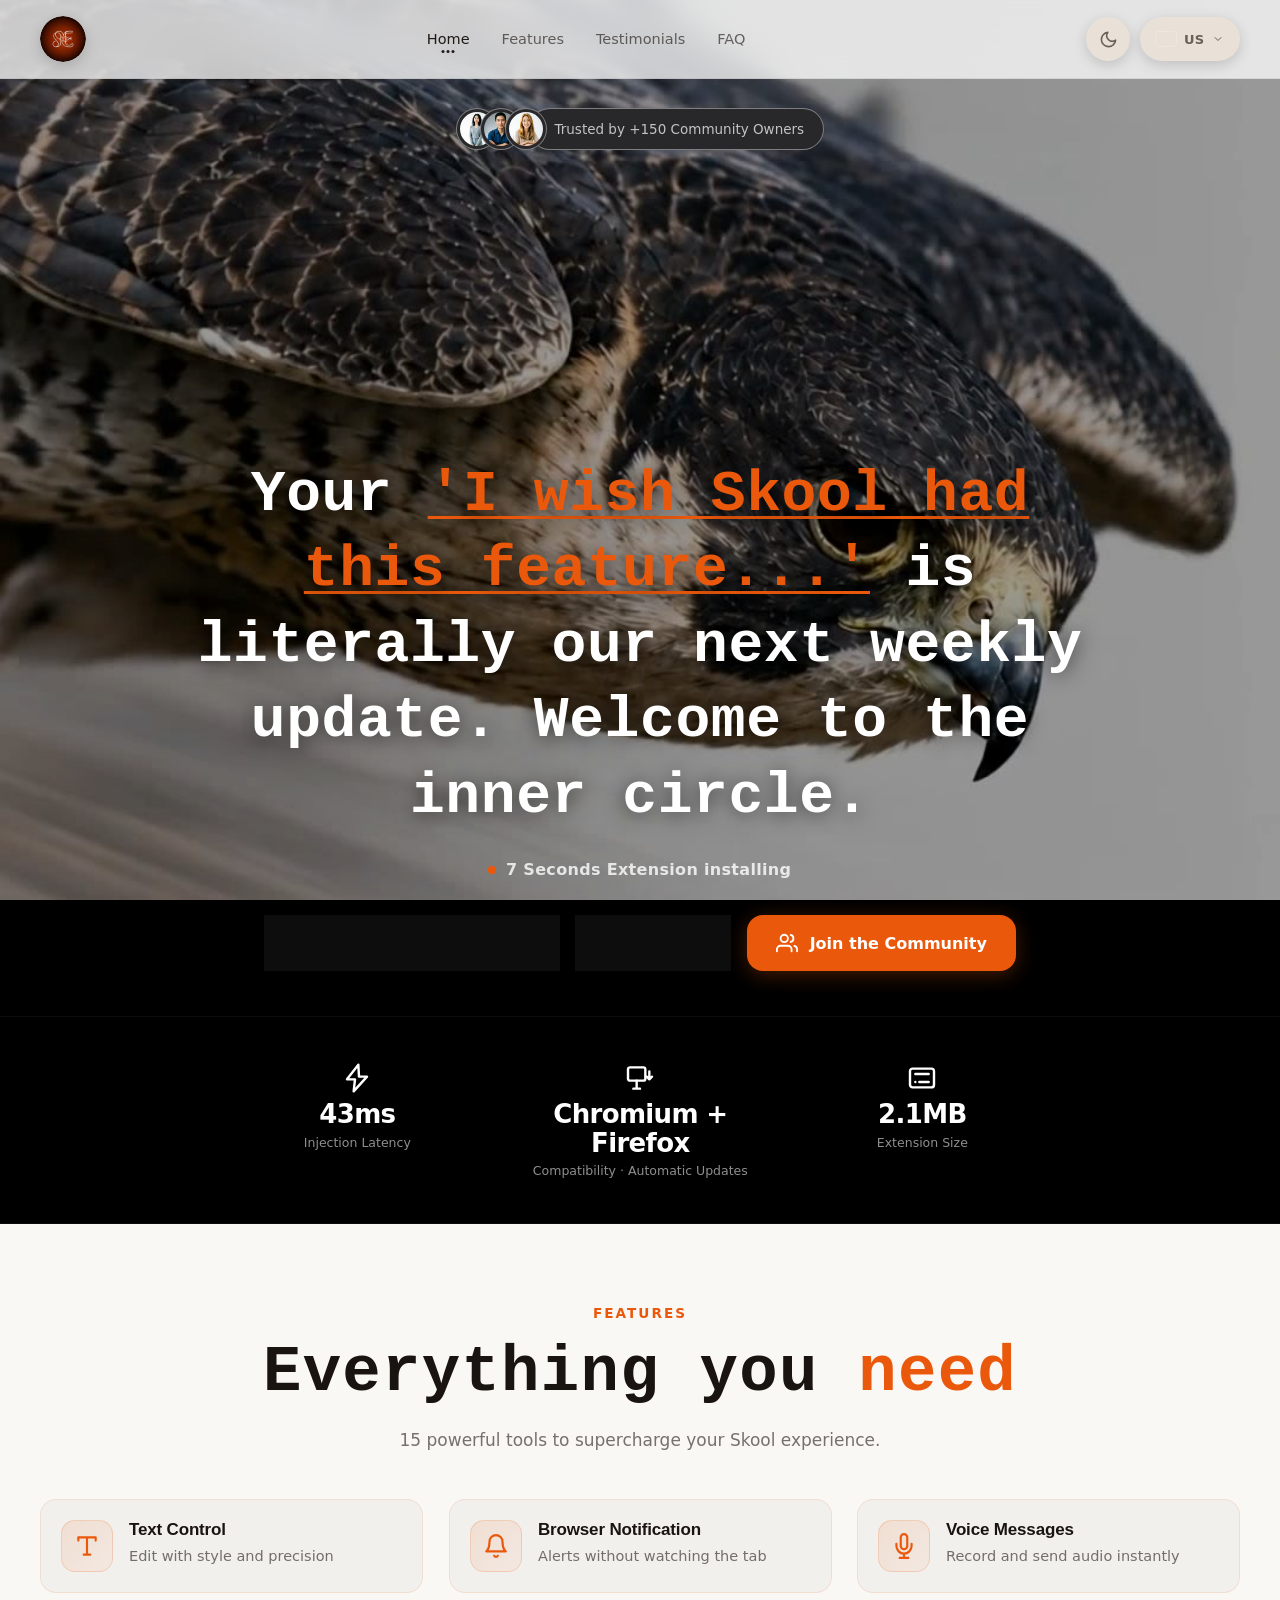
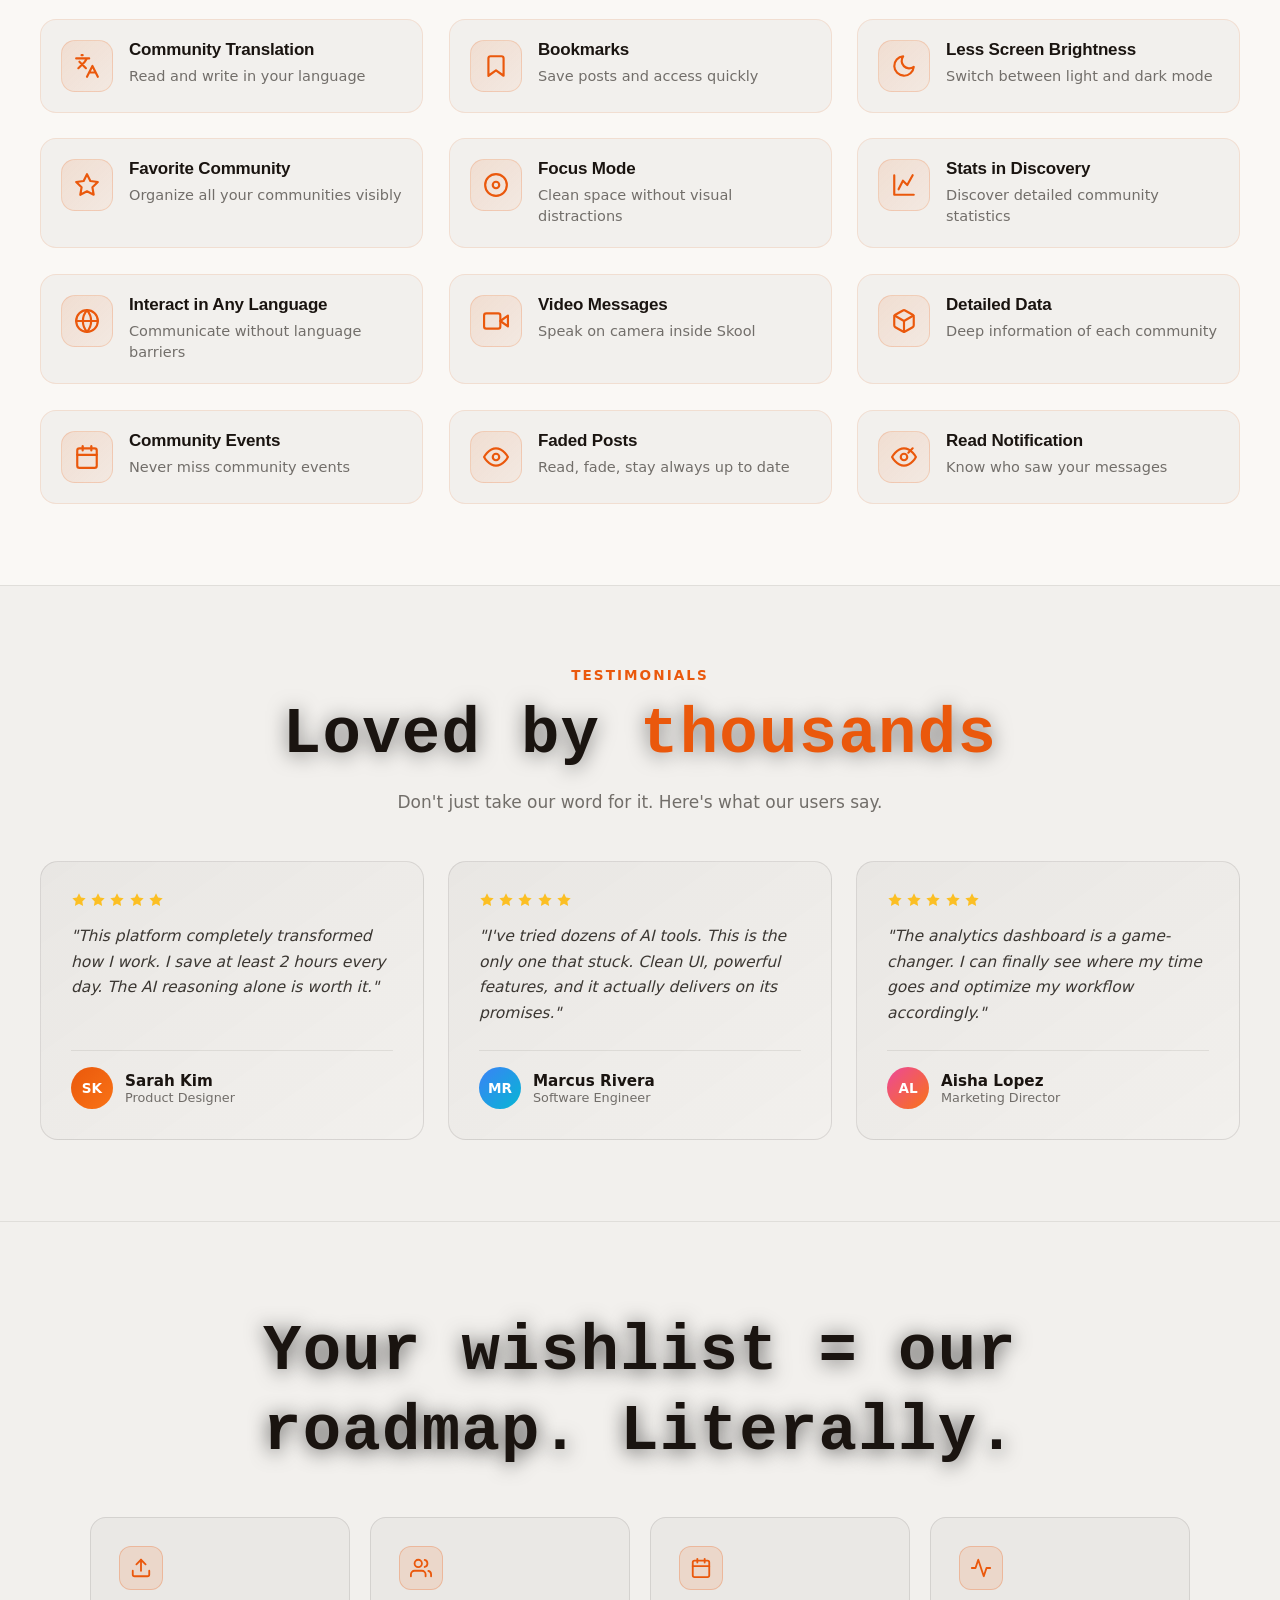
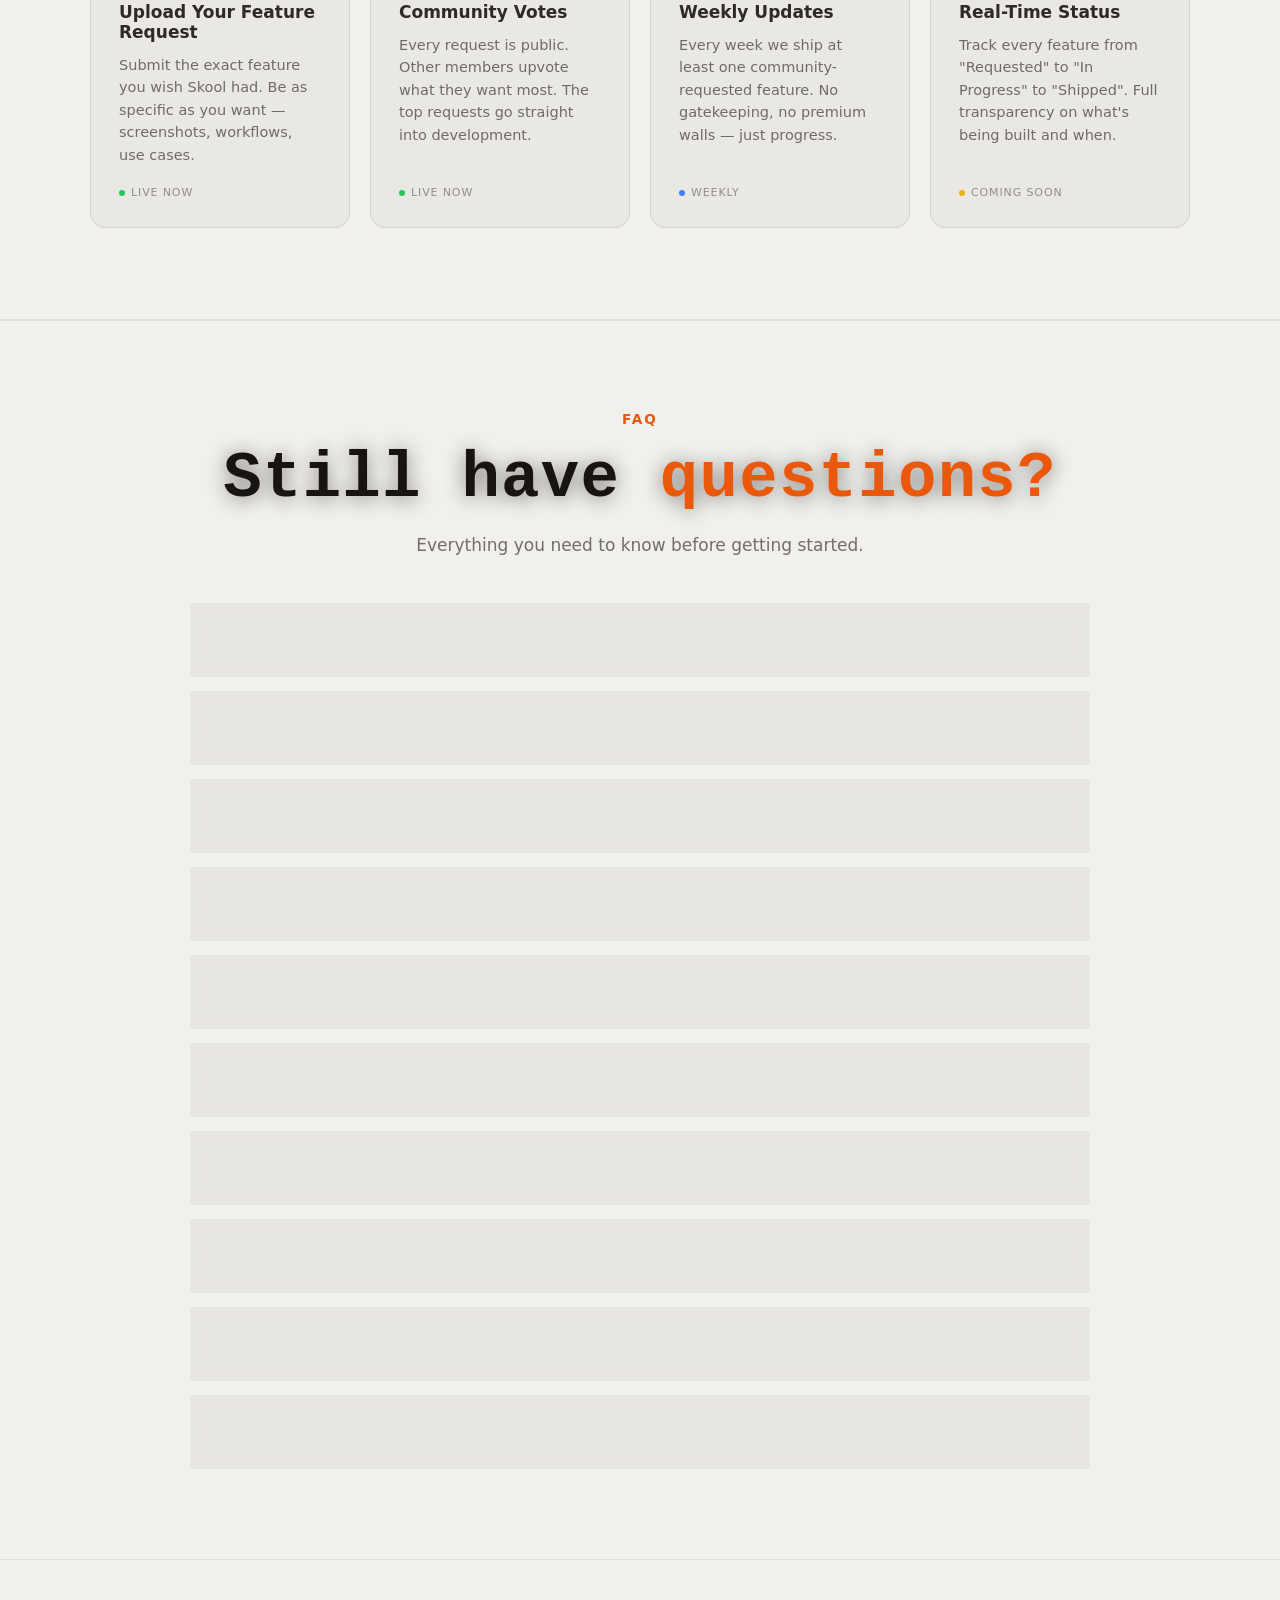
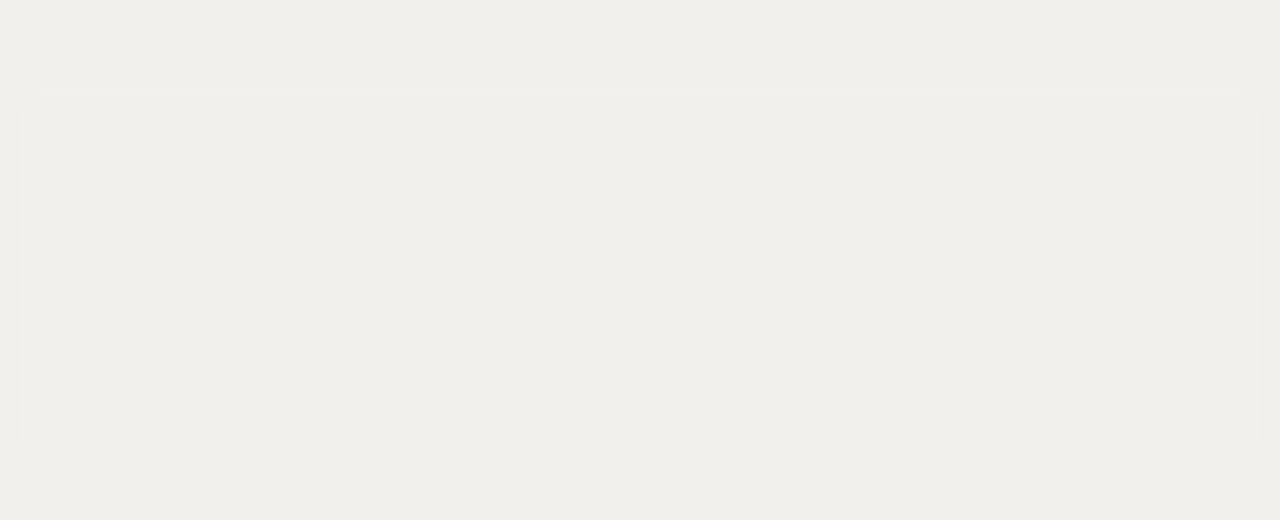
==== commit 21217a71: "Optimization" ====
--- a/index.html
+++ b/index.html
@@ -6,7 +6,7 @@
 <title>Skool Suite Extension</title>
 <meta name="description" content="Skool Master Suite is a free browser extension that supercharges your Skool.com experience — translation, bookmarks, read receipts, dark mode & more. Available for Chrome, Brave, Edge & Firefox.">
 
-<script src="assets/theme-init.js"></script>
+<script>!function(){try{var t=localStorage.getItem("ssx-theme");"light"!==t&&"dark"!==t&&(t=window.matchMedia&&window.matchMedia("(prefers-color-scheme: light)").matches?"light":"dark"),document.documentElement.setAttribute("data-theme",t)}catch(t){}}();</script>
 
 <link rel="icon" type="image/x-icon" href="media/favicon.ico">
 <link rel="shortcut icon" href="media/favicon.ico">
@@ -18,37 +18,7 @@
 <link rel="preload" href="https://fonts.gstatic.com/s/poppins/v24/pxiByp8kv8JHgFVrLCz7Z1xlFQ.woff2" as="font" type="font/woff2" crossorigin>
 <link rel="preload" href="https://db.onlinewebfonts.com/t/8cb707a9b8a73f8a7403336b861c3074.woff2" as="font" type="font/woff2" crossorigin>
 
-<style>
-@font-face{font-family:'Inter';font-style:normal;font-weight:400;font-display:swap;src:url(https://fonts.gstatic.com/s/inter/v20/UcC73FwrK3iLTeHuS_nVMrMxCp50SjIa2JL7SUc.woff2) format('woff2');unicode-range:U+0460-052F,U+1C80-1C8A,U+20B4,U+2DE0-2DFF,U+A640-A69F,U+FE2E-FE2F}
-@font-face{font-family:'Inter';font-style:normal;font-weight:400;font-display:swap;src:url(https://fonts.gstatic.com/s/inter/v20/UcC73FwrK3iLTeHuS_nVMrMxCp50SjIa0ZL7SUc.woff2) format('woff2');unicode-range:U+0301,U+0400-045F,U+0490-0491,U+04B0-04B1,U+2116}
-@font-face{font-family:'Inter';font-style:normal;font-weight:400;font-display:swap;src:url(https://fonts.gstatic.com/s/inter/v20/UcC73FwrK3iLTeHuS_nVMrMxCp50SjIa2pL7SUc.woff2) format('woff2');unicode-range:U+0102-0103,U+0110-0111,U+0128-0129,U+0168-0169,U+01A0-01A1,U+01AF-01B0,U+0300-0301,U+0303-0304,U+0308-0309,U+0323,U+0329,U+1EA0-1EF9,U+20AB}
-@font-face{font-family:'Inter';font-style:normal;font-weight:400;font-display:swap;src:url(https://fonts.gstatic.com/s/inter/v20/UcC73FwrK3iLTeHuS_nVMrMxCp50SjIa25L7SUc.woff2) format('woff2');unicode-range:U+0100-02BA,U+02BD-02C5,U+02C7-02CC,U+02CE-02D7,U+02DD-02FF,U+0304,U+0308,U+0329,U+1D00-1DBF,U+1E00-1E9F,U+1EF2-1EFF,U+2020,U+20A0-20AB,U+20AD-20C0,U+2113,U+2C60-2C7F,U+A720-A7FF}
-@font-face{font-family:'Inter';font-style:normal;font-weight:400;font-display:swap;src:url(https://fonts.gstatic.com/s/inter/v20/UcC73FwrK3iLTeHuS_nVMrMxCp50SjIa1ZL7.woff2) format('woff2');unicode-range:U+0000-00FF,U+0131,U+0152-0153,U+02BB-02BC,U+02C6,U+02DA,U+02DC,U+0304,U+0308,U+0329,U+2000-206F,U+20AC,U+2122,U+2191,U+2193,U+2212,U+2215,U+FEFF,U+FFFD}
-@font-face{font-family:'Inter';font-style:normal;font-weight:500;font-display:swap;src:url(https://fonts.gstatic.com/s/inter/v20/UcC73FwrK3iLTeHuS_nVMrMxCp50SjIa2JL7SUc.woff2) format('woff2');unicode-range:U+0460-052F,U+1C80-1C8A,U+20B4,U+2DE0-2DFF,U+A640-A69F,U+FE2E-FE2F}
-@font-face{font-family:'Inter';font-style:normal;font-weight:500;font-display:swap;src:url(https://fonts.gstatic.com/s/inter/v20/UcC73FwrK3iLTeHuS_nVMrMxCp50SjIa0ZL7SUc.woff2) format('woff2');unicode-range:U+0301,U+0400-045F,U+0490-0491,U+04B0-04B1,U+2116}
-@font-face{font-family:'Inter';font-style:normal;font-weight:500;font-display:swap;src:url(https://fonts.gstatic.com/s/inter/v20/UcC73FwrK3iLTeHuS_nVMrMxCp50SjIa2pL7SUc.woff2) format('woff2');unicode-range:U+0102-0103,U+0110-0111,U+0128-0129,U+0168-0169,U+01A0-01A1,U+01AF-01B0,U+0300-0301,U+0303-0304,U+0308-0309,U+0323,U+0329,U+1EA0-1EF9,U+20AB}
-@font-face{font-family:'Inter';font-style:normal;font-weight:500;font-display:swap;src:url(https://fonts.gstatic.com/s/inter/v20/UcC73FwrK3iLTeHuS_nVMrMxCp50SjIa25L7SUc.woff2) format('woff2');unicode-range:U+0100-02BA,U+02BD-02C5,U+02C7-02CC,U+02CE-02D7,U+02DD-02FF,U+0304,U+0308,U+0329,U+1D00-1DBF,U+1E00-1E9F,U+1EF2-1EFF,U+2020,U+20A0-20AB,U+20AD-20C0,U+2113,U+2C60-2C7F,U+A720-A7FF}
-@font-face{font-family:'Inter';font-style:normal;font-weight:500;font-display:swap;src:url(https://fonts.gstatic.com/s/inter/v20/UcC73FwrK3iLTeHuS_nVMrMxCp50SjIa1ZL7.woff2) format('woff2');unicode-range:U+0000-00FF,U+0131,U+0152-0153,U+02BB-02BC,U+02C6,U+02DA,U+02DC,U+0304,U+0308,U+0329,U+2000-206F,U+20AC,U+2122,U+2191,U+2193,U+2212,U+2215,U+FEFF,U+FFFD}
-@font-face{font-family:'Inter';font-style:normal;font-weight:600;font-display:swap;src:url(https://fonts.gstatic.com/s/inter/v20/UcC73FwrK3iLTeHuS_nVMrMxCp50SjIa2JL7SUc.woff2) format('woff2');unicode-range:U+0460-052F,U+1C80-1C8A,U+20B4,U+2DE0-2DFF,U+A640-A69F,U+FE2E-FE2F}
-@font-face{font-family:'Inter';font-style:normal;font-weight:600;font-display:swap;src:url(https://fonts.gstatic.com/s/inter/v20/UcC73FwrK3iLTeHuS_nVMrMxCp50SjIa0ZL7SUc.woff2) format('woff2');unicode-range:U+0301,U+0400-045F,U+0490-0491,U+04B0-04B1,U+2116}
-@font-face{font-family:'Inter';font-style:normal;font-weight:600;font-display:swap;src:url(https://fonts.gstatic.com/s/inter/v20/UcC73FwrK3iLTeHuS_nVMrMxCp50SjIa2pL7SUc.woff2) format('woff2');unicode-range:U+0102-0103,U+0110-0111,U+0128-0129,U+0168-0169,U+01A0-01A1,U+01AF-01B0,U+0300-0301,U+0303-0304,U+0308-0309,U+0323,U+0329,U+1EA0-1EF9,U+20AB}
-@font-face{font-family:'Inter';font-style:normal;font-weight:600;font-display:swap;src:url(https://fonts.gstatic.com/s/inter/v20/UcC73FwrK3iLTeHuS_nVMrMxCp50SjIa25L7SUc.woff2) format('woff2');unicode-range:U+0100-02BA,U+02BD-02C5,U+02C7-02CC,U+02CE-02D7,U+02DD-02FF,U+0304,U+0308,U+0329,U+1D00-1DBF,U+1E00-1E9F,U+1EF2-1EFF,U+2020,U+20A0-20AB,U+20AD-20C0,U+2113,U+2C60-2C7F,U+A720-A7FF}
-@font-face{font-family:'Inter';font-style:normal;font-weight:600;font-display:swap;src:url(https://fonts.gstatic.com/s/inter/v20/UcC73FwrK3iLTeHuS_nVMrMxCp50SjIa1ZL7.woff2) format('woff2');unicode-range:U+0000-00FF,U+0131,U+0152-0153,U+02BB-02BC,U+02C6,U+02DA,U+02DC,U+0304,U+0308,U+0329,U+2000-206F,U+20AC,U+2122,U+2191,U+2193,U+2212,U+2215,U+FEFF,U+FFFD}
-@font-face{font-family:'Inter';font-style:normal;font-weight:700;font-display:swap;src:url(https://fonts.gstatic.com/s/inter/v20/UcC73FwrK3iLTeHuS_nVMrMxCp50SjIa2JL7SUc.woff2) format('woff2');unicode-range:U+0460-052F,U+1C80-1C8A,U+20B4,U+2DE0-2DFF,U+A640-A69F,U+FE2E-FE2F}
-@font-face{font-family:'Inter';font-style:normal;font-weight:700;font-display:swap;src:url(https://fonts.gstatic.com/s/inter/v20/UcC73FwrK3iLTeHuS_nVMrMxCp50SjIa0ZL7SUc.woff2) format('woff2');unicode-range:U+0301,U+0400-045F,U+0490-0491,U+04B0-04B1,U+2116}
-@font-face{font-family:'Inter';font-style:normal;font-weight:700;font-display:swap;src:url(https://fonts.gstatic.com/s/inter/v20/UcC73FwrK3iLTeHuS_nVMrMxCp50SjIa2pL7SUc.woff2) format('woff2');unicode-range:U+0102-0103,U+0110-0111,U+0128-0129,U+0168-0169,U+01A0-01A1,U+01AF-01B0,U+0300-0301,U+0303-0304,U+0308-0309,U+0323,U+0329,U+1EA0-1EF9,U+20AB}
-@font-face{font-family:'Inter';font-style:normal;font-weight:700;font-display:swap;src:url(https://fonts.gstatic.com/s/inter/v20/UcC73FwrK3iLTeHuS_nVMrMxCp50SjIa25L7SUc.woff2) format('woff2');unicode-range:U+0100-02BA,U+02BD-02C5,U+02C7-02CC,U+02CE-02D7,U+02DD-02FF,U+0304,U+0308,U+0329,U+1D00-1DBF,U+1E00-1E9F,U+1EF2-1EFF,U+2020,U+20A0-20AB,U+20AD-20C0,U+2113,U+2C60-2C7F,U+A720-A7FF}
-@font-face{font-family:'Inter';font-style:normal;font-weight:700;font-display:swap;src:url(https://fonts.gstatic.com/s/inter/v20/UcC73FwrK3iLTeHuS_nVMrMxCp50SjIa1ZL7.woff2) format('woff2');unicode-range:U+0000-00FF,U+0131,U+0152-0153,U+02BB-02BC,U+02C6,U+02DA,U+02DC,U+0304,U+0308,U+0329,U+2000-206F,U+20AC,U+2122,U+2191,U+2193,U+2212,U+2215,U+FEFF,U+FFFD}
-@font-face{font-family:'Poppins';font-style:normal;font-weight:700;font-display:swap;src:url(https://fonts.gstatic.com/s/poppins/v24/pxiByp8kv8JHgFVrLCz7Z11lFc-K.woff2) format('woff2');unicode-range:U+0900-097F,U+1CD0-1CF9,U+200C-200D,U+20A8,U+20B9,U+20F0,U+25CC,U+A830-A839,U+A8E0-A8FF,U+11B00-11B09}
-@font-face{font-family:'Poppins';font-style:normal;font-weight:700;font-display:swap;src:url(https://fonts.gstatic.com/s/poppins/v24/pxiByp8kv8JHgFVrLCz7Z1JlFc-K.woff2) format('woff2');unicode-range:U+0100-02BA,U+02BD-02C5,U+02C7-02CC,U+02CE-02D7,U+02DD-02FF,U+0304,U+0308,U+0329,U+1D00-1DBF,U+1E00-1E9F,U+1EF2-1EFF,U+2020,U+20A0-20AB,U+20AD-20C0,U+2113,U+2C60-2C7F,U+A720-A7FF}
-@font-face{font-family:'Poppins';font-style:normal;font-weight:700;font-display:swap;src:url(https://fonts.gstatic.com/s/poppins/v24/pxiByp8kv8JHgFVrLCz7Z1xlFQ.woff2) format('woff2');unicode-range:U+0000-00FF,U+0131,U+0152-0153,U+02BB-02BC,U+02C6,U+02DA,U+02DC,U+0304,U+0308,U+0329,U+2000-206F,U+20AC,U+2122,U+2191,U+2193,U+2212,U+2215,U+FEFF,U+FFFD}
-@font-face{font-family:'Poppins';font-style:normal;font-weight:800;font-display:swap;src:url(https://fonts.gstatic.com/s/poppins/v24/pxiByp8kv8JHgFVrLDD4Z11lFc-K.woff2) format('woff2');unicode-range:U+0900-097F,U+1CD0-1CF9,U+200C-200D,U+20A8,U+20B9,U+20F0,U+25CC,U+A830-A839,U+A8E0-A8FF,U+11B00-11B09}
-@font-face{font-family:'Poppins';font-style:normal;font-weight:800;font-display:swap;src:url(https://fonts.gstatic.com/s/poppins/v24/pxiByp8kv8JHgFVrLDD4Z1JlFc-K.woff2) format('woff2');unicode-range:U+0100-02BA,U+02BD-02C5,U+02C7-02CC,U+02CE-02D7,U+02DD-02FF,U+0304,U+0308,U+0329,U+1D00-1DBF,U+1E00-1E9F,U+1EF2-1EFF,U+2020,U+20A0-20AB,U+20AD-20C0,U+2113,U+2C60-2C7F,U+A720-A7FF}
-@font-face{font-family:'Poppins';font-style:normal;font-weight:800;font-display:swap;src:url(https://fonts.gstatic.com/s/poppins/v24/pxiByp8kv8JHgFVrLDD4Z1xlFQ.woff2) format('woff2');unicode-range:U+0000-00FF,U+0131,U+0152-0153,U+02BB-02BC,U+02C6,U+02DA,U+02DC,U+0304,U+0308,U+0329,U+2000-206F,U+20AC,U+2122,U+2191,U+2193,U+2212,U+2215,U+FEFF,U+FFFD}
-@font-face{font-family:'Poppins';font-style:normal;font-weight:900;font-display:swap;src:url(https://fonts.gstatic.com/s/poppins/v24/pxiByp8kv8JHgFVrLBT5Z11lFc-K.woff2) format('woff2');unicode-range:U+0900-097F,U+1CD0-1CF9,U+200C-200D,U+20A8,U+20B9,U+20F0,U+25CC,U+A830-A839,U+A8E0-A8FF,U+11B00-11B09}
-@font-face{font-family:'Poppins';font-style:normal;font-weight:900;font-display:swap;src:url(https://fonts.gstatic.com/s/poppins/v24/pxiByp8kv8JHgFVrLBT5Z1JlFc-K.woff2) format('woff2');unicode-range:U+0100-02BA,U+02BD-02C5,U+02C7-02CC,U+02CE-02D7,U+02DD-02FF,U+0304,U+0308,U+0329,U+1D00-1DBF,U+1E00-1E9F,U+1EF2-1EFF,U+2020,U+20A0-20AB,U+20AD-20C0,U+2113,U+2C60-2C7F,U+A720-A7FF}
-@font-face{font-family:'Poppins';font-style:normal;font-weight:900;font-display:swap;src:url(https://fonts.gstatic.com/s/poppins/v24/pxiByp8kv8JHgFVrLBT5Z1xlFQ.woff2) format('woff2');unicode-range:U+0000-00FF,U+0131,U+0152-0153,U+02BB-02BC,U+02C6,U+02DA,U+02DC,U+0304,U+0308,U+0329,U+2000-206F,U+20AC,U+2122,U+2191,U+2193,U+2212,U+2215,U+FEFF,U+FFFD}
-</style>
+<style>@font-face{font-family:Inter;font-style:normal;font-weight:400;font-display:swap;src:url(https://fonts.gstatic.com/s/inter/v20/UcC73FwrK3iLTeHuS_nVMrMxCp50SjIa2JL7SUc.woff2) format('woff2');unicode-range:U+0460-052F,U+1C80-1C8A,U+20B4,U+2DE0-2DFF,U+A640-A69F,U+FE2E-FE2F}@font-face{font-family:Inter;font-style:normal;font-weight:400;font-display:swap;src:url(https://fonts.gstatic.com/s/inter/v20/UcC73FwrK3iLTeHuS_nVMrMxCp50SjIa0ZL7SUc.woff2) format('woff2');unicode-range:U+0301,U+0400-045F,U+0490-0491,U+04B0-04B1,U+2116}@font-face{font-family:Inter;font-style:normal;font-weight:400;font-display:swap;src:url(https://fonts.gstatic.com/s/inter/v20/UcC73FwrK3iLTeHuS_nVMrMxCp50SjIa2pL7SUc.woff2) format('woff2');unicode-range:U+0102-0103,U+0110-0111,U+0128-0129,U+0168-0169,U+01A0-01A1,U+01AF-01B0,U+0300-0301,U+0303-0304,U+0308-0309,U+0323,U+0329,U+1EA0-1EF9,U+20AB}@font-face{font-family:Inter;font-style:normal;font-weight:400;font-display:swap;src:url(https://fonts.gstatic.com/s/inter/v20/UcC73FwrK3iLTeHuS_nVMrMxCp50SjIa25L7SUc.woff2) format('woff2');unicode-range:U+0100-02BA,U+02BD-02C5,U+02C7-02CC,U+02CE-02D7,U+02DD-02FF,U+0304,U+0308,U+0329,U+1D00-1DBF,U+1E00-1E9F,U+1EF2-1EFF,U+2020,U+20A0-20AB,U+20AD-20C0,U+2113,U+2C60-2C7F,U+A720-A7FF}@font-face{font-family:Inter;font-style:normal;font-weight:400;font-display:swap;src:url(https://fonts.gstatic.com/s/inter/v20/UcC73FwrK3iLTeHuS_nVMrMxCp50SjIa1ZL7.woff2) format('woff2');unicode-range:U+0000-00FF,U+0131,U+0152-0153,U+02BB-02BC,U+02C6,U+02DA,U+02DC,U+0304,U+0308,U+0329,U+2000-206F,U+20AC,U+2122,U+2191,U+2193,U+2212,U+2215,U+FEFF,U+FFFD}@font-face{font-family:Inter;font-style:normal;font-weight:500;font-display:swap;src:url(https://fonts.gstatic.com/s/inter/v20/UcC73FwrK3iLTeHuS_nVMrMxCp50SjIa2JL7SUc.woff2) format('woff2');unicode-range:U+0460-052F,U+1C80-1C8A,U+20B4,U+2DE0-2DFF,U+A640-A69F,U+FE2E-FE2F}@font-face{font-family:Inter;font-style:normal;font-weight:500;font-display:swap;src:url(https://fonts.gstatic.com/s/inter/v20/UcC73FwrK3iLTeHuS_nVMrMxCp50SjIa0ZL7SUc.woff2) format('woff2');unicode-range:U+0301,U+0400-045F,U+0490-0491,U+04B0-04B1,U+2116}@font-face{font-family:Inter;font-style:normal;font-weight:500;font-display:swap;src:url(https://fonts.gstatic.com/s/inter/v20/UcC73FwrK3iLTeHuS_nVMrMxCp50SjIa2pL7SUc.woff2) format('woff2');unicode-range:U+0102-0103,U+0110-0111,U+0128-0129,U+0168-0169,U+01A0-01A1,U+01AF-01B0,U+0300-0301,U+0303-0304,U+0308-0309,U+0323,U+0329,U+1EA0-1EF9,U+20AB}@font-face{font-family:Inter;font-style:normal;font-weight:500;font-display:swap;src:url(https://fonts.gstatic.com/s/inter/v20/UcC73FwrK3iLTeHuS_nVMrMxCp50SjIa25L7SUc.woff2) format('woff2');unicode-range:U+0100-02BA,U+02BD-02C5,U+02C7-02CC,U+02CE-02D7,U+02DD-02FF,U+0304,U+0308,U+0329,U+1D00-1DBF,U+1E00-1E9F,U+1EF2-1EFF,U+2020,U+20A0-20AB,U+20AD-20C0,U+2113,U+2C60-2C7F,U+A720-A7FF}@font-face{font-family:Inter;font-style:normal;font-weight:500;font-display:swap;src:url(https://fonts.gstatic.com/s/inter/v20/UcC73FwrK3iLTeHuS_nVMrMxCp50SjIa1ZL7.woff2) format('woff2');unicode-range:U+0000-00FF,U+0131,U+0152-0153,U+02BB-02BC,U+02C6,U+02DA,U+02DC,U+0304,U+0308,U+0329,U+2000-206F,U+20AC,U+2122,U+2191,U+2193,U+2212,U+2215,U+FEFF,U+FFFD}@font-face{font-family:Inter;font-style:normal;font-weight:600;font-display:swap;src:url(https://fonts.gstatic.com/s/inter/v20/UcC73FwrK3iLTeHuS_nVMrMxCp50SjIa2JL7SUc.woff2) format('woff2');unicode-range:U+0460-052F,U+1C80-1C8A,U+20B4,U+2DE0-2DFF,U+A640-A69F,U+FE2E-FE2F}@font-face{font-family:Inter;font-style:normal;font-weight:600;font-display:swap;src:url(https://fonts.gstatic.com/s/inter/v20/UcC73FwrK3iLTeHuS_nVMrMxCp50SjIa0ZL7SUc.woff2) format('woff2');unicode-range:U+0301,U+0400-045F,U+0490-0491,U+04B0-04B1,U+2116}@font-face{font-family:Inter;font-style:normal;font-weight:600;font-display:swap;src:url(https://fonts.gstatic.com/s/inter/v20/UcC73FwrK3iLTeHuS_nVMrMxCp50SjIa2pL7SUc.woff2) format('woff2');unicode-range:U+0102-0103,U+0110-0111,U+0128-0129,U+0168-0169,U+01A0-01A1,U+01AF-01B0,U+0300-0301,U+0303-0304,U+0308-0309,U+0323,U+0329,U+1EA0-1EF9,U+20AB}@font-face{font-family:Inter;font-style:normal;font-weight:600;font-display:swap;src:url(https://fonts.gstatic.com/s/inter/v20/UcC73FwrK3iLTeHuS_nVMrMxCp50SjIa25L7SUc.woff2) format('woff2');unicode-range:U+0100-02BA,U+02BD-02C5,U+02C7-02CC,U+02CE-02D7,U+02DD-02FF,U+0304,U+0308,U+0329,U+1D00-1DBF,U+1E00-1E9F,U+1EF2-1EFF,U+2020,U+20A0-20AB,U+20AD-20C0,U+2113,U+2C60-2C7F,U+A720-A7FF}@font-face{font-family:Inter;font-style:normal;font-weight:600;font-display:swap;src:url(https://fonts.gstatic.com/s/inter/v20/UcC73FwrK3iLTeHuS_nVMrMxCp50SjIa1ZL7.woff2) format('woff2');unicode-range:U+0000-00FF,U+0131,U+0152-0153,U+02BB-02BC,U+02C6,U+02DA,U+02DC,U+0304,U+0308,U+0329,U+2000-206F,U+20AC,U+2122,U+2191,U+2193,U+2212,U+2215,U+FEFF,U+FFFD}@font-face{font-family:Inter;font-style:normal;font-weight:700;font-display:swap;src:url(https://fonts.gstatic.com/s/inter/v20/UcC73FwrK3iLTeHuS_nVMrMxCp50SjIa2JL7SUc.woff2) format('woff2');unicode-range:U+0460-052F,U+1C80-1C8A,U+20B4,U+2DE0-2DFF,U+A640-A69F,U+FE2E-FE2F}@font-face{font-family:Inter;font-style:normal;font-weight:700;font-display:swap;src:url(https://fonts.gstatic.com/s/inter/v20/UcC73FwrK3iLTeHuS_nVMrMxCp50SjIa0ZL7SUc.woff2) format('woff2');unicode-range:U+0301,U+0400-045F,U+0490-0491,U+04B0-04B1,U+2116}@font-face{font-family:Inter;font-style:normal;font-weight:700;font-display:swap;src:url(https://fonts.gstatic.com/s/inter/v20/UcC73FwrK3iLTeHuS_nVMrMxCp50SjIa2pL7SUc.woff2) format('woff2');unicode-range:U+0102-0103,U+0110-0111,U+0128-0129,U+0168-0169,U+01A0-01A1,U+01AF-01B0,U+0300-0301,U+0303-0304,U+0308-0309,U+0323,U+0329,U+1EA0-1EF9,U+20AB}@font-face{font-family:Inter;font-style:normal;font-weight:700;font-display:swap;src:url(https://fonts.gstatic.com/s/inter/v20/UcC73FwrK3iLTeHuS_nVMrMxCp50SjIa25L7SUc.woff2) format('woff2');unicode-range:U+0100-02BA,U+02BD-02C5,U+02C7-02CC,U+02CE-02D7,U+02DD-02FF,U+0304,U+0308,U+0329,U+1D00-1DBF,U+1E00-1E9F,U+1EF2-1EFF,U+2020,U+20A0-20AB,U+20AD-20C0,U+2113,U+2C60-2C7F,U+A720-A7FF}@font-face{font-family:Inter;font-style:normal;font-weight:700;font-display:swap;src:url(https://fonts.gstatic.com/s/inter/v20/UcC73FwrK3iLTeHuS_nVMrMxCp50SjIa1ZL7.woff2) format('woff2');unicode-range:U+0000-00FF,U+0131,U+0152-0153,U+02BB-02BC,U+02C6,U+02DA,U+02DC,U+0304,U+0308,U+0329,U+2000-206F,U+20AC,U+2122,U+2191,U+2193,U+2212,U+2215,U+FEFF,U+FFFD}@font-face{font-family:Poppins;font-style:normal;font-weight:700;font-display:swap;src:url(https://fonts.gstatic.com/s/poppins/v24/pxiByp8kv8JHgFVrLCz7Z11lFc-K.woff2) format('woff2');unicode-range:U+0900-097F,U+1CD0-1CF9,U+200C-200D,U+20A8,U+20B9,U+20F0,U+25CC,U+A830-A839,U+A8E0-A8FF,U+11B00-11B09}@font-face{font-family:Poppins;font-style:normal;font-weight:700;font-display:swap;src:url(https://fonts.gstatic.com/s/poppins/v24/pxiByp8kv8JHgFVrLCz7Z1JlFc-K.woff2) format('woff2');unicode-range:U+0100-02BA,U+02BD-02C5,U+02C7-02CC,U+02CE-02D7,U+02DD-02FF,U+0304,U+0308,U+0329,U+1D00-1DBF,U+1E00-1E9F,U+1EF2-1EFF,U+2020,U+20A0-20AB,U+20AD-20C0,U+2113,U+2C60-2C7F,U+A720-A7FF}@font-face{font-family:Poppins;font-style:normal;font-weight:700;font-display:swap;src:url(https://fonts.gstatic.com/s/poppins/v24/pxiByp8kv8JHgFVrLCz7Z1xlFQ.woff2) format('woff2');unicode-range:U+0000-00FF,U+0131,U+0152-0153,U+02BB-02BC,U+02C6,U+02DA,U+02DC,U+0304,U+0308,U+0329,U+2000-206F,U+20AC,U+2122,U+2191,U+2193,U+2212,U+2215,U+FEFF,U+FFFD}@font-face{font-family:Poppins;font-style:normal;font-weight:800;font-display:swap;src:url(https://fonts.gstatic.com/s/poppins/v24/pxiByp8kv8JHgFVrLDD4Z11lFc-K.woff2) format('woff2');unicode-range:U+0900-097F,U+1CD0-1CF9,U+200C-200D,U+20A8,U+20B9,U+20F0,U+25CC,U+A830-A839,U+A8E0-A8FF,U+11B00-11B09}@font-face{font-family:Poppins;font-style:normal;font-weight:800;font-display:swap;src:url(https://fonts.gstatic.com/s/poppins/v24/pxiByp8kv8JHgFVrLDD4Z1JlFc-K.woff2) format('woff2');unicode-range:U+0100-02BA,U+02BD-02C5,U+02C7-02CC,U+02CE-02D7,U+02DD-02FF,U+0304,U+0308,U+0329,U+1D00-1DBF,U+1E00-1E9F,U+1EF2-1EFF,U+2020,U+20A0-20AB,U+20AD-20C0,U+2113,U+2C60-2C7F,U+A720-A7FF}@font-face{font-family:Poppins;font-style:normal;font-weight:800;font-display:swap;src:url(https://fonts.gstatic.com/s/poppins/v24/pxiByp8kv8JHgFVrLDD4Z1xlFQ.woff2) format('woff2');unicode-range:U+0000-00FF,U+0131,U+0152-0153,U+02BB-02BC,U+02C6,U+02DA,U+02DC,U+0304,U+0308,U+0329,U+2000-206F,U+20AC,U+2122,U+2191,U+2193,U+2212,U+2215,U+FEFF,U+FFFD}@font-face{font-family:Poppins;font-style:normal;font-weight:900;font-display:swap;src:url(https://fonts.gstatic.com/s/poppins/v24/pxiByp8kv8JHgFVrLBT5Z11lFc-K.woff2) format('woff2');unicode-range:U+0900-097F,U+1CD0-1CF9,U+200C-200D,U+20A8,U+20B9,U+20F0,U+25CC,U+A830-A839,U+A8E0-A8FF,U+11B00-11B09}@font-face{font-family:Poppins;font-style:normal;font-weight:900;font-display:swap;src:url(https://fonts.gstatic.com/s/poppins/v24/pxiByp8kv8JHgFVrLBT5Z1JlFc-K.woff2) format('woff2');unicode-range:U+0100-02BA,U+02BD-02C5,U+02C7-02CC,U+02CE-02D7,U+02DD-02FF,U+0304,U+0308,U+0329,U+1D00-1DBF,U+1E00-1E9F,U+1EF2-1EFF,U+2020,U+20A0-20AB,U+20AD-20C0,U+2113,U+2C60-2C7F,U+A720-A7FF}@font-face{font-family:Poppins;font-style:normal;font-weight:900;font-display:swap;src:url(https://fonts.gstatic.com/s/poppins/v24/pxiByp8kv8JHgFVrLBT5Z1xlFQ.woff2) format('woff2');unicode-range:U+0000-00FF,U+0131,U+0152-0153,U+02BB-02BC,U+02C6,U+02DA,U+02DC,U+0304,U+0308,U+0329,U+2000-206F,U+20AC,U+2122,U+2191,U+2193,U+2212,U+2215,U+FEFF,U+FFFD}</style>
 
 <link rel="preload" href="https://db.onlinewebfonts.com/c/8cb707a9b8a73f8a7403336b861c3074?family=BubbledotICG-FinePos&display=swap" as="style" onload="this.onload=null;this.rel='stylesheet'">
 <noscript><link href="https://db.onlinewebfonts.com/c/8cb707a9b8a73f8a7403336b861c3074?family=BubbledotICG-FinePos&display=swap" rel="stylesheet"></noscript>
@@ -58,975 +28,7 @@
 
 <link rel="preload" href="media/poster.jpg" as="image" fetchpriority="high">
 
-<style>
-  :root {
-    --bg: #000000;
-    --text: #ffffff;
-    --trust-bg: #28282a;
-    --trust-border: rgba(255, 255, 255, 0.4);
-    --trust-text: #c4c2c3;
-
-    --zone-bg: rgba(10, 12, 20, 0.95);
-    --zone-border: rgba(255, 255, 255, 0.05);
-    --zone-heading: #ffffff;
-    --zone-text: rgba(255, 255, 255, 0.85);
-    --zone-text-muted: rgba(255, 255, 255, 0.55);
-    --zone-text-faint: rgba(255, 255, 255, 0.4);
-    --zone-card-bg: rgba(255, 255, 255, 0.03);
-    --zone-card-bg-alt: rgba(255, 255, 255, 0.04);
-    --zone-card-bg-hover: rgba(255, 255, 255, 0.06);
-    --zone-card-border: rgba(255, 255, 255, 0.08);
-    --zone-footer-muted: rgba(255, 255, 255, 0.6);
-    --zone-footer-faint: rgba(255, 255, 255, 0.5);
-    color-scheme: dark;
-  }
-
-  :root[data-theme="light"] {
-    --zone-bg: rgba(250, 248, 245, 0.97);
-    --zone-border: rgba(20, 15, 10, 0.08);
-    --zone-heading: #1a1410;
-    --zone-text: rgba(20, 15, 10, 0.82);
-    --zone-text-muted: rgba(20, 15, 10, 0.58);
-    --zone-text-faint: rgba(20, 15, 10, 0.42);
-    --zone-card-bg: rgba(20, 15, 10, 0.03);
-    --zone-card-bg-alt: rgba(20, 15, 10, 0.04);
-    --zone-card-bg-hover: rgba(20, 15, 10, 0.06);
-    --zone-card-border: rgba(20, 15, 10, 0.1);
-    --zone-footer-muted: rgba(20, 15, 10, 0.62);
-    --zone-footer-faint: rgba(20, 15, 10, 0.5);
-    color-scheme: light;
-  }
-
-  *, *::before, *::after {
-    margin: 0;
-    padding: 0;
-    box-sizing: border-box;
-  }
-
-  html {
-    scroll-behavior: smooth;
-  }
-
-  html, body {
-    background: var(--bg);
-    color: var(--text);
-    font-family: var(--font-sans);
-    -webkit-font-smoothing: antialiased;
-    -moz-osx-font-smoothing: grayscale;
-    text-rendering: optimizeLegibility;
-  }
-
-  body { overflow-x: hidden; }
-
-  .bg {
-    position: fixed;
-    inset: 0;
-    overflow: hidden;
-    background: #000;
-    z-index: 0;
-  }
-  .bg-video {
-    position: absolute;
-    inset: 0;
-    width: 100%;
-    height: 100%;
-    object-fit: cover;
-    pointer-events: none;
-  }
-  .bg-overlay {
-    position: absolute;
-    inset: 0;
-    background: rgba(0, 0, 0, 0.4);
-  }
-
-  section { position: relative; z-index: 1; }
-
-  .home {
-    min-height: 100vh;
-    min-height: 100dvh;
-    display: flex;
-    flex-direction: column;
-    align-items: center;
-    justify-content: center;
-    padding: clamp(100px, 12vh, 140px) clamp(14px, 3vw, 32px) clamp(40px, 5vh, 60px);
-    text-align: center;
-  }
-  .hero-content { max-width: 1100px; width: 100%; }
-
-  .trust-row {
-    display: inline-flex;
-    align-items: center;
-    margin-bottom: clamp(16px, 2.5vh, 26px);
-    --trust-size: clamp(36px, 4.5vw, 42px);
-  }
-  .avatar-ring {
-    width: var(--trust-size);
-    height: var(--trust-size);
-    border-radius: 50%;
-    background: var(--trust-bg);
-    border: 1px solid var(--trust-border);
-    padding: 3px;
-    display: grid;
-    place-items: center;
-    flex-shrink: 0;
-    transition: transform 0.35s ease;
-    overflow: hidden;
-  }
-  .avatar-ring .inner {
-    width: 100%; height: 100%;
-    border-radius: 50%;
-    background: #fff;
-    overflow: hidden;
-    display: grid;
-    place-items: center;
-  }
-  .avatar-ring .inner img { width: 100%; height: 100%; object-fit: cover; display: block; }
-  .avatar-ring.a1 { z-index: 1; }
-  .avatar-ring.a2 { z-index: 2; margin-left: calc(var(--trust-size) * -0.42); }
-  .avatar-ring.a3 { z-index: 4; margin-left: calc(var(--trust-size) * -0.42); }
-  .avatar-ring.a1:hover { transform: translateY(-2px); }
-  .avatar-ring.a2:hover { transform: translateY(-4px); }
-  .avatar-ring.a3:hover { transform: translateY(-2px); }
-
-  .trust-pill {
-    height: var(--trust-size);
-    background: var(--trust-bg);
-    border: 1px solid var(--trust-border);
-    border-radius: 999px;
-    margin-left: calc(var(--trust-size) * -0.42);
-    padding-left: calc(var(--trust-size) * 0.58);
-    padding-right: calc(var(--trust-size) * 0.45);
-    display: flex;
-    align-items: center;
-    z-index: 3;
-    flex-shrink: 0;
-  }
-  .trust-pill span {
-    font-family: var(--font-sans);
-    font-weight: 500;
-    font-size: clamp(12px, 1.4vw, 13.5px);
-    color: var(--trust-text);
-    white-space: nowrap;
-  }
-
-  .headline {
-    font-family: var(--font-headline);
-    font-weight: 900;
-    color: #fff;
-    font-size: clamp(56px, 11vw, 140px);
-    letter-spacing: -0.03em;
-    line-height: 0.95;
-    white-space: nowrap;
-    overflow: hidden;
-    margin-bottom: clamp(14px, 2vh, 22px);
-  }
-  .headline .line { display: block; opacity: 0; transform: translateY(14px); }
-  .headline.anim .line {
-    animation: headlineFade 0.85s cubic-bezier(0.22, 1, 0.36, 1) forwards;
-  }
-  .headline.anim .line:nth-child(1) { animation-delay: 0.12s; }
-  .headline.anim .line:nth-child(2) { animation-delay: 0.3s; }
-
-  .subhead {
-    font-family: var(--font-caption);
-    font-weight: 700;
-    font-size: clamp(28px, 4.8vw, 58px);
-    color: #fff;
-    opacity: 1;
-    line-height: 1.3;
-    max-width: min(900px, 95%);
-    margin: 0 auto clamp(20px, 2.8vh, 30px);
-    letter-spacing: 0.01em;
-    text-shadow: 0 2px 20px rgba(0, 0, 0, 0.6);
-  }
-  .subhead .accent {
-    color: var(--accent);
-    text-decoration: underline;
-    text-decoration-thickness: 3px;
-    text-underline-offset: 6px;
-  }
-
-  .install-status {
-    font-family: var(--font-sans);
-    font-weight: 600;
-    font-size: clamp(14px, 1.5vw, 16px);
-    color: rgba(255, 255, 255, 0.8);
-    display: inline-flex;
-    align-items: center;
-    gap: 10px;
-    margin-bottom: 28px;
-    letter-spacing: 0.02em;
-  }
-  .status-dot {
-    position: relative;
-    width: 8px;
-    height: 8px;
-    background-color: var(--accent);
-    border-radius: 50%;
-  }
-  .status-dot::after {
-    content: '';
-    position: absolute;
-    inset: 0;
-    border-radius: 50%;
-    background-color: var(--accent);
-    animation: pulseDot 1.5s ease-in-out infinite;
-    will-change: transform, opacity;
-  }
-  @keyframes pulseDot {
-    0% { opacity: 0.5; transform: scale(1); }
-    100% { opacity: 0; transform: scale(3.2); }
-  }
-
-  .install-buttons {
-    display: flex;
-    flex-wrap: wrap;
-    justify-content: center;
-    align-items: center;
-    gap: 16px;
-    margin-top: 8px;
-  }
-  .install-btn {
-    display: inline-flex;
-    align-items: center;
-    gap: 12px;
-    padding: 16px 28px;
-    border-radius: 16px;
-    font-family: var(--font-sans);
-    font-weight: 700;
-    font-size: clamp(14px, 1.4vw, 16px);
-    text-decoration: none;
-    cursor: pointer;
-    transition: all 0.3s ease;
-    border: 1.5px solid rgba(255, 255, 255, 0.25);
-    background: rgba(255, 255, 255, 0.05);
-    color: #ffffff;
-    position: relative;
-    backdrop-filter: blur(6px);
-    -webkit-backdrop-filter: blur(6px);
-  }
-  .install-btn svg {
-    width: 22px;
-    height: 22px;
-    flex-shrink: 0;
-    color: #ffffff;
-  }
-  .install-btn .btn-text {
-    color: #ffffff;
-    font-weight: 700;
-  }
-  .install-btn:hover {
-    background: rgba(255, 255, 255, 0.12);
-    border-color: rgba(255, 255, 255, 0.5);
-    transform: translateY(-3px);
-    box-shadow: 0 12px 32px rgba(255, 255, 255, 0.1);
-  }
-
-  .stats-row {
-    position: relative;
-    z-index: 1;
-    padding: clamp(40px, 5vh, 70px) clamp(14px, 3vw, 32px);
-    background: linear-gradient(180deg, rgba(0,0,0,0.6) 0%, rgba(0,0,0,0.85) 100%);
-    border-top: 1px solid rgba(255,255,255,0.05);
-    border-bottom: 1px solid rgba(255,255,255,0.05);
-  }
-  .stats-grid {
-    max-width: 820px;
-    margin: 0 auto;
-    display: grid;
-    grid-template-columns: repeat(3, 1fr);
-    gap: clamp(16px, 2.5vw, 28px);
-  }
-  .stat {
-    display: flex;
-    flex-direction: column;
-    align-items: center;
-    text-align: center;
-    gap: 6px;
-  }
-  .stat-icon {
-    font-family: var(--font-display);
-    font-size: clamp(22px, 3vw, 33px);
-    color: #fff;
-    line-height: 1;
-  }
-  .stat-icon svg {
-    width: clamp(24px, 3vw, 32px);
-    height: clamp(24px, 3vw, 32px);
-    display: block;
-    stroke: currentColor;
-    stroke-width: 1.8;
-    fill: none;
-    stroke-linecap: round;
-    stroke-linejoin: round;
-  }
-  .stat-value {
-    font-family: var(--font-sans);
-    font-weight: 600;
-    font-size: clamp(18px, 2.2vw, 26px);
-    color: #fff;
-    letter-spacing: -0.025em;
-    font-variant-numeric: tabular-nums;
-    line-height: 1.1;
-  }
-  .stat-label {
-    font-family: var(--font-sans);
-    font-size: clamp(11px, 1.2vw, 12.5px);
-    color: var(--muted);
-    font-weight: 400;
-  }
-
-  .features-detailed {
-    padding: clamp(70px, 9vh, 110px) clamp(14px, 3vw, 32px);
-    background: var(--zone-bg);
-    color: var(--zone-text);
-    position: relative;
-    z-index: 1;
-    transition: background 0.3s ease;
-  }
-  .features-detailed::before {
-    content: '';
-    position: absolute;
-    inset: 0;
-    background: var(--zone-bg);
-    z-index: -1;
-  }
-  .features-detailed .section-eyebrow { color: var(--accent); }
-  .features-detailed .section-title {
-    color: var(--zone-heading);
-    text-shadow: none;
-  }
-  .features-detailed .section-subtitle {
-    color: var(--zone-text-muted);
-  }
-
-  .features-detailed-grid {
-    display: grid;
-    grid-template-columns: repeat(3, 1fr);
-    gap: clamp(18px, 2vw, 28px);
-  }
-  @media (max-width: 900px) {
-    .features-detailed-grid {
-      grid-template-columns: repeat(2, 1fr);
-    }
-  }
-  @media (max-width: 500px) {
-    .features-detailed-grid {
-      grid-template-columns: 1fr;
-    }
-  }
-
-  .feature-detail-card {
-    display: flex;
-    align-items: flex-start;
-    gap: 16px;
-    padding: 20px;
-    background: var(--zone-card-bg);
-    border: 1px solid rgba(234, 88, 12, 0.12);
-    border-radius: 16px;
-    transition: all 0.3s ease;
-  }
-  .feature-detail-card:hover {
-    background: var(--zone-card-bg-hover);
-    border-color: rgba(234, 88, 12, 0.3);
-    transform: translateY(-3px);
-    box-shadow: 0 12px 28px rgba(234, 88, 12, 0.12);
-  }
-  .feature-detail-icon {
-    flex-shrink: 0;
-    width: 52px;
-    height: 52px;
-    border-radius: 14px;
-    background: linear-gradient(135deg, rgba(234, 88, 12, 0.12), rgba(249, 115, 22, 0.06));
-    border: 1px solid rgba(234, 88, 12, 0.18);
-    display: flex;
-    align-items: center;
-    justify-content: center;
-  }
-  .feature-detail-icon svg {
-    width: 26px;
-    height: 26px;
-    stroke: #ea580c;
-    stroke-width: 2;
-    fill: none;
-    stroke-linecap: round;
-    stroke-linejoin: round;
-  }
-  .feature-detail-content {
-    flex: 1;
-    min-width: 0;
-  }
-  .feature-detail-title {
-    font-family: var(--font-headline);
-    font-weight: 800;
-    font-size: clamp(15px, 1.4vw, 17px);
-    color: var(--zone-heading);
-    margin-bottom: 6px;
-    letter-spacing: -0.01em;
-    line-height: 1.2;
-  }
-  .feature-detail-desc {
-    font-size: clamp(13px, 1.2vw, 14.5px);
-    line-height: 1.45;
-    color: var(--zone-text-muted);
-    font-weight: 500;
-  }
-
-  .testimonials {
-    padding: clamp(70px, 9vh, 110px) clamp(14px, 3vw, 32px);
-    background: var(--zone-bg);
-    border-top: 1px solid var(--zone-border);
-  }
-  .section-container { max-width: 1200px; margin: 0 auto; }
-  .section-header { text-align: center; margin-bottom: clamp(40px, 5vh, 60px); }
-  .section-eyebrow {
-    font-family: var(--font-sans);
-    font-size: 0.85rem;
-    font-weight: 600;
-    color: var(--accent);
-    text-transform: uppercase;
-    letter-spacing: 0.15em;
-    margin-bottom: 1rem;
-  }
-
-  .section-title {
-    font-family: var(--font-caption);
-    font-weight: 700;
-    font-size: clamp(32px, 5.5vw, 64px);
-    letter-spacing: 0.02em;
-    line-height: 1.15;
-    margin-bottom: 1rem;
-  }
-  .section-title .accent {
-    color: var(--accent);
-  }
-
-  .testimonials .section-title {
-    color: var(--zone-heading);
-    text-shadow: 0 2px 20px rgba(0, 0, 0, 0.5);
-  }
-
-  .faq-section .section-title {
-    color: var(--zone-heading);
-    text-shadow: 0 2px 20px rgba(0, 0, 0, 0.5);
-  }
-
-  .roadmap-heading {
-    font-family: var(--font-caption);
-    font-weight: 700;
-    font-size: clamp(32px, 5.5vw, 64px);
-    color: var(--zone-heading);
-    opacity: 0.95;
-    text-align: center;
-    margin-bottom: clamp(40px, 5vh, 60px);
-    letter-spacing: 0.02em;
-    line-height: 1.25;
-    text-shadow: 0 2px 20px rgba(0, 0, 0, 0.7);
-  }
-
-  .section-subtitle {
-    font-family: var(--font-sans);
-    font-size: clamp(14px, 1.5vw, 17px);
-    line-height: 1.6;
-  }
-
-  .testimonials .section-subtitle {
-    color: var(--zone-text-muted);
-  }
-
-  .faq-section .section-subtitle {
-    color: var(--zone-text-muted);
-  }
-
-  .testimonials-grid {
-    display: grid;
-    grid-template-columns: repeat(3, 1fr);
-    gap: clamp(16px, 2vw, 24px);
-  }
-  .testimonial-card {
-    background: linear-gradient(145deg, var(--zone-card-bg-alt), transparent);
-    border: 1px solid var(--zone-card-border);
-    border-radius: 18px;
-    padding: clamp(22px, 2.5vw, 30px);
-    transition: all 0.35s ease;
-    display: flex;
-    flex-direction: column;
-  }
-  .testimonial-card:hover {
-    border-color: rgba(234, 88, 12, 0.35);
-    transform: translateY(-4px);
-    background: linear-gradient(145deg, rgba(234, 88, 12, 0.06), var(--zone-card-bg));
-  }
-  .testimonial-stars { display: flex; gap: 0.2rem; margin-bottom: 1rem; }
-  .testimonial-stars svg { width: 16px; height: 16px; color: #fbbf24; }
-  .testimonial-card blockquote {
-    font-size: clamp(14px, 1.4vw, 15.5px);
-    line-height: 1.65;
-    color: var(--zone-text);
-    margin-bottom: 1.5rem;
-    flex: 1;
-    font-style: italic;
-  }
-  .testimonial-author {
-    display: flex;
-    align-items: center;
-    gap: 0.75rem;
-    padding-top: 1rem;
-    border-top: 1px solid var(--zone-border);
-  }
-  .testimonial-avatar {
-    width: 42px; height: 42px;
-    border-radius: 50%;
-    background: linear-gradient(135deg, var(--accent), #f97316);
-    display: flex;
-    align-items: center;
-    justify-content: center;
-    font-weight: 700;
-    font-size: 0.85rem;
-    color: #fff;
-    flex-shrink: 0;
-  }
-  .testimonial-author .name { font-weight: 600; font-size: 0.95rem; color: var(--zone-heading); }
-  .testimonial-author .role { font-size: 0.8rem; color: var(--zone-text-muted); }
-
-  .roadmap-section {
-    position: relative;
-    z-index: 1;
-    padding: clamp(80px, 10vh, 120px) clamp(16px, 3vw, 32px);
-    background: var(--zone-bg);
-    border-top: 1px solid var(--zone-border);
-    border-bottom: 1px solid var(--zone-border);
-  }
-  .roadmap-container {
-    max-width: 1100px;
-    margin: 0 auto;
-  }
-  .roadmap-grid {
-    display: grid;
-    grid-template-columns: repeat(auto-fit, minmax(260px, 1fr));
-    gap: 20px;
-  }
-  .roadmap-card {
-    background: var(--zone-card-bg);
-    border: 1px solid var(--zone-card-border);
-    border-radius: 16px;
-    padding: clamp(20px, 2.5vw, 28px);
-    transition: all 0.3s ease;
-    display: flex;
-    flex-direction: column;
-    gap: 12px;
-  }
-  .roadmap-card:hover {
-    border-color: rgba(234, 88, 12, 0.3);
-    background: var(--zone-card-bg-hover);
-    transform: translateY(-3px);
-  }
-  .roadmap-card-icon {
-    width: 44px;
-    height: 44px;
-    border-radius: 12px;
-    background: rgba(234, 88, 12, 0.12);
-    border: 1px solid rgba(234, 88, 12, 0.25);
-    display: flex;
-    align-items: center;
-    justify-content: center;
-    flex-shrink: 0;
-  }
-  .roadmap-card-icon svg {
-    width: 22px;
-    height: 22px;
-    color: var(--accent);
-  }
-  .roadmap-card-title {
-    font-family: var(--font-sans);
-    font-weight: 600;
-    font-size: clamp(15px, 1.4vw, 17px);
-    color: var(--zone-heading);
-    opacity: 0.9;
-  }
-  .roadmap-card-desc {
-    font-family: var(--font-sans);
-    font-size: clamp(13px, 1.2vw, 14.5px);
-    color: var(--zone-text-muted);
-    line-height: 1.55;
-  }
-  .roadmap-card-tag {
-    display: inline-flex;
-    align-items: center;
-    gap: 6px;
-    font-size: 11px;
-    font-weight: 500;
-    color: var(--zone-text-faint);
-    text-transform: uppercase;
-    letter-spacing: 0.08em;
-    margin-top: auto;
-    padding-top: 8px;
-  }
-  .roadmap-card-tag .dot {
-    width: 6px;
-    height: 6px;
-    border-radius: 50%;
-    background: var(--accent);
-  }
-  .roadmap-card-tag .dot.green { background: #22c55e; }
-  .roadmap-card-tag .dot.blue { background: #3b82f6; }
-  .roadmap-card-tag .dot.yellow { background: #eab308; }
-
-  .faq-section {
-    position: relative;
-    z-index: 1;
-    padding: clamp(80px, 10vh, 120px) clamp(16px, 3vw, 32px);
-    background: var(--zone-bg);
-    border-top: 1px solid var(--zone-border);
-  }
-  .faq-section-container {
-    max-width: 900px;
-    margin: 0 auto;
-  }
-  .faq-section-header {
-    text-align: center;
-    margin-bottom: clamp(40px, 5vh, 60px);
-  }
-  .faq-section-label {
-    font-family: var(--font-sans);
-    font-size: 0.85rem;
-    font-weight: 600;
-    color: var(--accent);
-    text-transform: uppercase;
-    letter-spacing: 0.15em;
-    margin-bottom: 1rem;
-  }
-  .faq-section-subtitle {
-    font-size: clamp(14px, 1.4vw, 17px);
-    color: var(--zone-text-muted);
-    max-width: 500px;
-    margin: 0 auto;
-    line-height: 1.5;
-  }
-
-  .faq-section-list {
-    display: flex;
-    flex-direction: column;
-    gap: 14px;
-  }
-  .faq-section-item {
-    background: var(--zone-card-bg-alt);
-    border: 1px solid var(--zone-card-border);
-    border-radius: 16px;
-    overflow: hidden;
-    transition: all 0.3s;
-    backdrop-filter: blur(8px);
-    -webkit-backdrop-filter: blur(8px);
-  }
-  .faq-section-item:hover {
-    border-color: rgba(234, 88, 12, 0.25);
-    background: var(--zone-card-bg-hover);
-  }
-  .faq-section-item.open {
-    border-color: rgba(234, 88, 12, 0.35);
-    background: rgba(234, 88, 12, 0.04);
-  }
-  .faq-section-question {
-    width: 100%;
-    padding: clamp(18px, 2.2vw, 24px) clamp(20px, 2.5vw, 28px);
-    background: transparent;
-    border: none;
-    color: var(--zone-heading);
-    font-size: clamp(15px, 1.5vw, 17px);
-    font-weight: 600;
-    text-align: left;
-    cursor: pointer;
-    display: flex;
-    justify-content: space-between;
-    align-items: center;
-    font-family: var(--font-sans);
-    gap: 1rem;
-  }
-  .faq-section-question .icon {
-    font-size: 1.5rem;
-    color: var(--zone-text-faint);
-    transition: transform 0.35s ease;
-    flex-shrink: 0;
-    font-weight: 300;
-    line-height: 1;
-  }
-  .faq-section-item.open .faq-section-question .icon {
-    transform: rotate(45deg);
-  }
-  .faq-section-answer {
-    max-height: 0;
-    overflow: hidden;
-    transition: max-height 0.45s ease;
-  }
-  .faq-section-answer.open {
-    max-height: 400px;
-  }
-  .faq-section-answer-inner {
-    padding: 0 clamp(20px, 2.5vw, 28px) clamp(18px, 2vw, 24px);
-    color: var(--zone-text-muted);
-    font-size: clamp(14px, 1.3vw, 15.5px);
-    line-height: 1.7;
-  }
-
-  .liquid-footer-wrapper {
-    position: relative;
-    z-index: 1;
-    padding: 128px 20px 60px;
-    font-family: 'Helvetica Regular', 'Inter', sans-serif;
-    background: var(--zone-bg);
-    border-top: 1px solid var(--zone-border);
-  }
-  @media (max-width: 768px) {
-    .liquid-footer-wrapper { padding: 200px 16px 40px; }
-  }
-
-  .liquid-footer {
-    border-radius: 24px;
-    padding: 40px;
-    color: var(--zone-footer-muted);
-  }
-  @media (max-width: 768px) {
-    .liquid-footer { padding: 24px; }
-  }
-
-  .footer-top-grid {
-    display: grid;
-    grid-template-columns: 1fr;
-    gap: 40px;
-    margin-bottom: 40px;
-  }
-  @media (min-width: 768px) {
-    .footer-top-grid {
-      grid-template-columns: repeat(12, 1fr);
-      gap: 48px;
-    }
-  }
-
-  .footer-brand-col { grid-column: span 12; }
-  @media (min-width: 768px) {
-    .footer-brand-col { grid-column: span 5; }
-  }
-
-  .footer-brand-logo {
-    display: flex;
-    align-items: center;
-    gap: 12px;
-    margin-bottom: 16px;
-  }
-  .footer-brand-logo img {
-    width: 48px;
-    height: 48px;
-    border-radius: 50%;
-    object-fit: cover;
-  }
-  .footer-brand-logo span {
-    font-size: 1.25rem;
-    font-weight: 500;
-    color: var(--zone-heading);
-  }
-  .footer-brand-desc {
-    font-size: 0.9rem;
-    line-height: 1.65;
-    max-width: 320px;
-    color: var(--zone-footer-muted);
-    margin-bottom: 24px;
-  }
-
-  .join-community-btn {
-    display: inline-flex;
-    align-items: center;
-    gap: 10px;
-    padding: 14px 28px;
-    background: var(--accent);
-    color: #fff;
-    font-family: var(--font-sans);
-    font-weight: 600;
-    font-size: 0.95rem;
-    text-decoration: none;
-    border-radius: 12px;
-    transition: all 0.3s ease;
-    border: none;
-    cursor: pointer;
-    box-shadow: 0 4px 20px rgba(234, 88, 12, 0.3);
-  }
-  .join-community-btn:hover {
-    background: #f97316;
-    transform: translateY(-2px);
-    box-shadow: 0 8px 30px rgba(234, 88, 12, 0.5);
-  }
-  .join-community-btn svg {
-    width: 20px;
-    height: 20px;
-  }
-
-  .footer-links-col { grid-column: span 12; }
-  @media (min-width: 768px) {
-    .footer-links-col { grid-column: span 7; }
-  }
-
-  .footer-links-grid {
-    display: grid;
-    grid-template-columns: 1fr;
-    gap: 32px;
-  }
-  @media (min-width: 640px) {
-    .footer-links-grid { grid-template-columns: repeat(2, 1fr); }
-  }
-
-  .footer-link-group h4 {
-    font-size: 0.75rem;
-    text-transform: uppercase;
-    letter-spacing: 0.1em;
-    color: var(--zone-heading);
-    font-weight: 500;
-    margin-bottom: 16px;
-  }
-  .footer-link-group ul { list-style: none; display: flex; flex-direction: column; gap: 8px; }
-  .footer-link-group a {
-    font-size: 0.75rem;
-    color: var(--zone-footer-muted);
-    text-decoration: none;
-    transition: color 0.2s;
-    display: block;
-  }
-  .footer-link-group a:hover { color: var(--zone-heading); }
-
-  .footer-bottom-bar {
-    padding-top: 24px;
-    border-top: 1px solid var(--zone-border);
-    display: flex;
-    flex-direction: column;
-    align-items: center;
-    justify-content: space-between;
-    gap: 24px;
-  }
-  @media (min-width: 768px) {
-    .footer-bottom-bar { flex-direction: row; gap: 16px; }
-  }
-
-  .footer-copyright {
-    font-size: 10px;
-    text-transform: uppercase;
-    letter-spacing: 0.2em;
-    opacity: 0.5;
-    color: var(--zone-footer-faint);
-  }
-
-  .footer-legal-row {
-    display: flex;
-    align-items: center;
-    flex-wrap: wrap;
-    gap: 14px;
-  }
-  .footer-privacy-link {
-    font-size: 10px;
-    text-transform: uppercase;
-    letter-spacing: 0.2em;
-    opacity: 0.5;
-    color: var(--zone-footer-faint);
-    text-decoration: none;
-    transition: opacity 0.2s, color 0.2s;
-  }
-  .footer-privacy-link:hover { opacity: 1; color: var(--zone-heading); }
-
-  .footer-social-row { display: flex; align-items: center; gap: 16px; }
-  .footer-social-label {
-    font-size: 10px;
-    text-transform: uppercase;
-    letter-spacing: 0.2em;
-    opacity: 0.5;
-    color: var(--zone-footer-faint);
-  }
-  .footer-social-icons { display: flex; gap: 16px; }
-  .footer-social-icons a {
-    color: var(--zone-footer-faint);
-    opacity: 0.7;
-    transition: all 0.2s;
-    display: flex;
-    align-items: center;
-    justify-content: center;
-  }
-  .footer-social-icons a:hover { opacity: 1; color: var(--zone-heading); }
-  .footer-social-icons svg { width: 16px; height: 16px; }
-
-  @keyframes footerReveal {
-    from { opacity: 0; transform: translateY(40px); }
-    to { opacity: 1; transform: translateY(0); }
-  }
-  .liquid-footer.anim {
-    animation: footerReveal 1s cubic-bezier(0.22, 1, 0.36, 1) forwards;
-    animation-delay: 0.4s;
-    opacity: 0;
-  }
-
-  @keyframes headlineFade {
-    from { opacity: 0; transform: translateY(14px); }
-    to { opacity: 1; transform: translateY(0); }
-  }
-  @keyframes reveal {
-    from { opacity: 0; transform: translateY(22px) scale(0.98); }
-    to { opacity: 1; transform: translateY(0) scale(1); }
-  }
-  @keyframes revealPulse {
-    0% { opacity: 0; transform: translateY(22px) scale(0.94); }
-    60% { opacity: 1; transform: translateY(-4px) scale(1.02); }
-    100% { opacity: 1; transform: translateY(0) scale(1); }
-  }
-
-  .anim {
-    opacity: 0;
-    transform: translateY(22px) scale(0.98);
-  }
-  .anim.visible {
-    animation: reveal 0.85s cubic-bezier(0.22, 1, 0.36, 1) forwards;
-    animation-delay: var(--d, 0s);
-  }
-  .anim.pulse {
-    animation: revealPulse 0.9s cubic-bezier(0.22, 1, 0.36, 1) forwards;
-    animation-delay: var(--d, 0s);
-  }
-
-  @media (max-width: 900px) {
-    .testimonials-grid { grid-template-columns: 1fr; }
-    .stats-grid { grid-template-columns: repeat(3, 1fr); gap: 12px; }
-    .headline { letter-spacing: -0.04em; line-height: 1.0; font-size: clamp(40px, 11vw, 90px); }
-    .subhead { font-size: clamp(22px, 5vw, 42px); line-height: 1.35; }
-    .roadmap-heading { font-size: clamp(26px, 5.5vw, 48px); }
-    .section-title { font-size: clamp(28px, 6vw, 52px); }
-    .trust-row { --trust-size: 34px; }
-    .trust-pill span { font-size: 12px; }
-    .install-buttons {
-      flex-direction: column;
-      width: 100%;
-      max-width: 360px;
-      margin-left: auto;
-      margin-right: auto;
-    }
-    .install-btn {
-      width: 100%;
-      justify-content: center;
-    }
-  }
-  @media (max-width: 420px) {
-    .stats-grid { grid-template-columns: 1fr; gap: 24px; }
-    .headline { letter-spacing: -0.03em; line-height: 1.0; font-size: clamp(32px, 11vw, 70px); }
-    .subhead { font-size: clamp(20px, 5.5vw, 36px); }
-    .roadmap-heading { font-size: clamp(22px, 6vw, 40px); }
-    .section-title { font-size: clamp(24px, 7vw, 42px); }
-  }
-
-  @media (prefers-reduced-motion: reduce) {
-    *, *::before, *::after {
-      animation-duration: 0.01ms !important;
-      animation-iteration-count: 1 !important;
-      transition-duration: 0.01ms !important;
-    }
-    .anim { opacity: 1; transform: none; }
-    .headline .line { opacity: 1; transform: none; }
-    .headline { color: #fff; }
-    .liquid-footer.anim { opacity: 1; animation: none; }
-  }
-</style>
+<style>:root{--bg:#000000;--text:#ffffff;--trust-bg:#28282a;--trust-border:rgba(255, 255, 255, 0.4);--trust-text:#c4c2c3;--zone-bg:rgba(10, 12, 20, 0.95);--zone-border:rgba(255, 255, 255, 0.05);--zone-heading:#ffffff;--zone-text:rgba(255, 255, 255, 0.85);--zone-text-muted:rgba(255, 255, 255, 0.55);--zone-text-faint:rgba(255, 255, 255, 0.4);--zone-card-bg:rgba(255, 255, 255, 0.03);--zone-card-bg-alt:rgba(255, 255, 255, 0.04);--zone-card-bg-hover:rgba(255, 255, 255, 0.06);--zone-card-border:rgba(255, 255, 255, 0.08);--zone-footer-muted:rgba(255, 255, 255, 0.6);--zone-footer-faint:rgba(255, 255, 255, 0.5);color-scheme:dark}:root[data-theme=light]{--zone-bg:rgba(250, 248, 245, 0.97);--zone-border:rgba(20, 15, 10, 0.08);--zone-heading:#1a1410;--zone-text:rgba(20, 15, 10, 0.82);--zone-text-muted:rgba(20, 15, 10, 0.58);--zone-text-faint:rgba(20, 15, 10, 0.42);--zone-card-bg:rgba(20, 15, 10, 0.03);--zone-card-bg-alt:rgba(20, 15, 10, 0.04);--zone-card-bg-hover:rgba(20, 15, 10, 0.06);--zone-card-border:rgba(20, 15, 10, 0.1);--zone-footer-muted:rgba(20, 15, 10, 0.62);--zone-footer-faint:rgba(20, 15, 10, 0.5);color-scheme:light}*,::after,::before{margin:0;padding:0;box-sizing:border-box}html{scroll-behavior:smooth}body,html{background:var(--bg);color:var(--text);font-family:var(--font-sans);-webkit-font-smoothing:antialiased;-moz-osx-font-smoothing:grayscale;text-rendering:optimizeLegibility}body{overflow-x:hidden}.bg{position:fixed;inset:0;overflow:hidden;background:#000;z-index:0}.bg-video{position:absolute;inset:0;width:100%;height:100%;object-fit:cover;pointer-events:none}.bg-overlay{position:absolute;inset:0;background:rgba(0,0,0,.4)}section{position:relative;z-index:1}.home{min-height:100vh;min-height:100dvh;display:flex;flex-direction:column;align-items:center;justify-content:center;padding:clamp(100px,12vh,140px) clamp(14px,3vw,32px) clamp(40px,5vh,60px);text-align:center}.hero-content{max-width:1100px;width:100%}.trust-row{display:inline-flex;align-items:center;margin-bottom:clamp(16px,2.5vh,26px);--trust-size:clamp(36px, 4.5vw, 42px)}.avatar-ring{width:var(--trust-size);height:var(--trust-size);border-radius:50%;background:var(--trust-bg);border:1px solid var(--trust-border);padding:3px;display:grid;place-items:center;flex-shrink:0;transition:transform .35s;overflow:hidden}.avatar-ring .inner{width:100%;height:100%;border-radius:50%;background:#fff;overflow:hidden;display:grid;place-items:center}.avatar-ring .inner img{width:100%;height:100%;object-fit:cover;display:block}.avatar-ring.a1{z-index:1}.avatar-ring.a2{z-index:2;margin-left:calc(var(--trust-size) * -.42)}.avatar-ring.a3{z-index:4;margin-left:calc(var(--trust-size) * -.42)}.avatar-ring.a1:hover{transform:translateY(-2px)}.avatar-ring.a2:hover{transform:translateY(-4px)}.avatar-ring.a3:hover{transform:translateY(-2px)}.trust-pill{height:var(--trust-size);background:var(--trust-bg);border:1px solid var(--trust-border);border-radius:999px;margin-left:calc(var(--trust-size) * -.42);padding-left:calc(var(--trust-size) * .58);padding-right:calc(var(--trust-size) * .45);display:flex;align-items:center;z-index:3;flex-shrink:0}.trust-pill span{font-family:var(--font-sans);font-weight:500;font-size:clamp(12px, 1.4vw, 13.5px);color:var(--trust-text);white-space:nowrap}.headline{font-family:var(--font-headline);font-weight:900;color:#fff;font-size:clamp(56px, 11vw, 140px);letter-spacing:-.03em;line-height:.95;white-space:nowrap;overflow:hidden;margin-bottom:clamp(14px,2vh,22px)}.headline .line{display:block;opacity:0;transform:translateY(14px)}.headline.anim .line{animation:.85s cubic-bezier(.22,1,.36,1) forwards headlineFade}.headline.anim .line:first-child{animation-delay:.12s}.headline.anim .line:nth-child(2){animation-delay:.3s}.subhead{font-family:var(--font-caption);font-weight:700;font-size:clamp(28px, 4.8vw, 58px);color:#fff;opacity:1;line-height:1.3;max-width:min(900px,95%);margin:0 auto clamp(20px,2.8vh,30px);letter-spacing:.01em;text-shadow:0 2px 20px rgba(0,0,0,.6)}.subhead .accent{color:var(--accent);text-decoration:underline;text-decoration-thickness:3px;text-underline-offset:6px}.install-status{font-family:var(--font-sans);font-weight:600;font-size:clamp(14px, 1.5vw, 16px);color:rgba(255,255,255,.8);display:inline-flex;align-items:center;gap:10px;margin-bottom:28px;letter-spacing:.02em}.status-dot{position:relative;width:8px;height:8px;background-color:var(--accent);border-radius:50%}.status-dot::after{content:'';position:absolute;inset:0;border-radius:50%;background-color:var(--accent);animation:1.5s ease-in-out infinite pulseDot;will-change:transform,opacity}@keyframes pulseDot{0%{opacity:.5;transform:scale(1)}100%{opacity:0;transform:scale(3.2)}}.install-buttons{display:flex;flex-wrap:wrap;justify-content:center;align-items:center;gap:16px;margin-top:8px}.install-btn{display:inline-flex;align-items:center;gap:12px;padding:16px 28px;border-radius:16px;font-family:var(--font-sans);font-weight:700;font-size:clamp(14px, 1.4vw, 16px);text-decoration:none;cursor:pointer;transition:.3s;border:1.5px solid rgba(255,255,255,.25);background:rgba(255,255,255,.05);color:#fff;position:relative;backdrop-filter:blur(6px);-webkit-backdrop-filter:blur(6px)}.install-btn svg{width:22px;height:22px;flex-shrink:0;color:#fff}.install-btn .btn-text{color:#fff;font-weight:700}.install-btn:hover{background:rgba(255,255,255,.12);border-color:rgba(255,255,255,.5);transform:translateY(-3px);box-shadow:0 12px 32px rgba(255,255,255,.1)}.install-buttons .join-community-btn{padding:16px 28px;border:1.5px solid transparent;border-radius:16px;font-size:clamp(14px, 1.4vw, 16px);font-weight:700;gap:12px}.install-buttons .join-community-btn svg{width:22px;height:22px}.stats-row{position:relative;z-index:1;padding:clamp(40px,5vh,70px) clamp(14px,3vw,32px);background:linear-gradient(180deg,rgba(0,0,0,.6) 0,rgba(0,0,0,.85) 100%);border-top:1px solid rgba(255,255,255,.05);border-bottom:1px solid rgba(255,255,255,.05)}.stats-grid{max-width:820px;margin:0 auto;display:grid;grid-template-columns:repeat(3,1fr);gap:clamp(16px,2.5vw,28px)}.stat{display:flex;flex-direction:column;align-items:center;text-align:center;gap:6px}.stat-icon{font-family:var(--font-display);font-size:clamp(22px, 3vw, 33px);color:#fff;line-height:1}.stat-icon svg{width:clamp(24px,3vw,32px);height:clamp(24px,3vw,32px);display:block;stroke:currentColor;stroke-width:1.8;fill:none;stroke-linecap:round;stroke-linejoin:round}.stat-value{font-family:var(--font-sans);font-weight:600;font-size:clamp(18px, 2.2vw, 26px);color:#fff;letter-spacing:-.025em;font-variant-numeric:tabular-nums;line-height:1.1}.stat-label{font-family:var(--font-sans);font-size:clamp(11px, 1.2vw, 12.5px);color:var(--muted);font-weight:400}.features-detailed{padding:clamp(70px,9vh,110px) clamp(14px,3vw,32px);background:var(--zone-bg);color:var(--zone-text);position:relative;z-index:1;transition:background .3s}.features-detailed::before{content:'';position:absolute;inset:0;background:var(--zone-bg);z-index:-1}.features-detailed .section-eyebrow{color:var(--accent)}.features-detailed .section-title{color:var(--zone-heading);text-shadow:none}.features-detailed .section-subtitle{color:var(--zone-text-muted)}.features-detailed-grid{display:grid;grid-template-columns:repeat(3,1fr);gap:clamp(18px,2vw,28px)}@media (max-width:900px){.features-detailed-grid{grid-template-columns:repeat(2,1fr)}}@media (max-width:500px){.features-detailed-grid{grid-template-columns:1fr}}.feature-detail-card{display:flex;align-items:flex-start;gap:16px;padding:20px;background:var(--zone-card-bg);border:1px solid rgba(234,88,12,.12);border-radius:16px;transition:.3s}.feature-detail-card:hover{background:var(--zone-card-bg-hover);border-color:rgba(234,88,12,.3);transform:translateY(-3px);box-shadow:0 12px 28px rgba(234,88,12,.12)}.feature-detail-icon{flex-shrink:0;width:52px;height:52px;border-radius:14px;background:linear-gradient(135deg,rgba(234,88,12,.12),rgba(249,115,22,.06));border:1px solid rgba(234,88,12,.18);display:flex;align-items:center;justify-content:center}.feature-detail-icon svg{width:26px;height:26px;stroke:#ea580c;stroke-width:2;fill:none;stroke-linecap:round;stroke-linejoin:round}.feature-detail-content{flex:1;min-width:0}.feature-detail-title{font-family:var(--font-headline);font-weight:800;font-size:clamp(15px, 1.4vw, 17px);color:var(--zone-heading);margin-bottom:6px;letter-spacing:-.01em;line-height:1.2}.feature-detail-desc{font-size:clamp(13px, 1.2vw, 14.5px);line-height:1.45;color:var(--zone-text-muted);font-weight:500}.testimonials{padding:clamp(70px,9vh,110px) clamp(14px,3vw,32px);background:var(--zone-bg);border-top:1px solid var(--zone-border)}.section-container{max-width:1200px;margin:0 auto}.section-header{text-align:center;margin-bottom:clamp(40px,5vh,60px)}.section-eyebrow{font-family:var(--font-sans);font-size:.85rem;font-weight:600;color:var(--accent);text-transform:uppercase;letter-spacing:.15em;margin-bottom:1rem}.section-title{font-family:var(--font-caption);font-weight:700;font-size:clamp(32px, 5.5vw, 64px);letter-spacing:.02em;line-height:1.15;margin-bottom:1rem}.section-title .accent{color:var(--accent)}.faq-section .section-title,.testimonials .section-title{color:var(--zone-heading);text-shadow:0 2px 20px rgba(0,0,0,.5)}.roadmap-heading{font-family:var(--font-caption);font-weight:700;font-size:clamp(32px, 5.5vw, 64px);color:var(--zone-heading);opacity:.95;text-align:center;margin-bottom:clamp(40px,5vh,60px);letter-spacing:.02em;line-height:1.25;text-shadow:0 2px 20px rgba(0,0,0,.7)}.section-subtitle{font-family:var(--font-sans);font-size:clamp(14px, 1.5vw, 17px);line-height:1.6}.faq-section .section-subtitle,.testimonials .section-subtitle{color:var(--zone-text-muted)}.testimonials-grid{display:grid;grid-template-columns:repeat(3,1fr);gap:clamp(16px,2vw,24px)}.testimonial-card{background:linear-gradient(145deg,var(--zone-card-bg-alt),transparent);border:1px solid var(--zone-card-border);border-radius:18px;padding:clamp(22px,2.5vw,30px);transition:.35s;display:flex;flex-direction:column}.testimonial-card:hover{border-color:rgba(234,88,12,.35);transform:translateY(-4px);background:linear-gradient(145deg,rgba(234,88,12,.06),var(--zone-card-bg))}.testimonial-stars{display:flex;gap:.2rem;margin-bottom:1rem}.testimonial-stars svg{width:16px;height:16px;color:#fbbf24}.testimonial-card blockquote{font-size:clamp(14px, 1.4vw, 15.5px);line-height:1.65;color:var(--zone-text);margin-bottom:1.5rem;flex:1;font-style:italic}.testimonial-author{display:flex;align-items:center;gap:.75rem;padding-top:1rem;border-top:1px solid var(--zone-border)}.testimonial-avatar{width:42px;height:42px;border-radius:50%;background:linear-gradient(135deg,var(--accent),#f97316);display:flex;align-items:center;justify-content:center;font-weight:700;font-size:.85rem;color:#fff;flex-shrink:0}.testimonial-author .name{font-weight:600;font-size:.95rem;color:var(--zone-heading)}.testimonial-author .role{font-size:.8rem;color:var(--zone-text-muted)}.roadmap-section{position:relative;z-index:1;padding:clamp(80px,10vh,120px) clamp(16px,3vw,32px);background:var(--zone-bg);border-top:1px solid var(--zone-border);border-bottom:1px solid var(--zone-border)}.roadmap-container{max-width:1100px;margin:0 auto}.roadmap-grid{display:grid;grid-template-columns:repeat(auto-fit,minmax(260px,1fr));gap:20px}.roadmap-card{background:var(--zone-card-bg);border:1px solid var(--zone-card-border);border-radius:16px;padding:clamp(20px,2.5vw,28px);transition:.3s;display:flex;flex-direction:column;gap:12px}.roadmap-card:hover{border-color:rgba(234,88,12,.3);background:var(--zone-card-bg-hover);transform:translateY(-3px)}.roadmap-card-icon{width:44px;height:44px;border-radius:12px;background:rgba(234,88,12,.12);border:1px solid rgba(234,88,12,.25);display:flex;align-items:center;justify-content:center;flex-shrink:0}.roadmap-card-icon svg{width:22px;height:22px;color:var(--accent)}.roadmap-card-title{font-family:var(--font-sans);font-weight:600;font-size:clamp(15px, 1.4vw, 17px);color:var(--zone-heading);opacity:.9}.roadmap-card-desc{font-family:var(--font-sans);font-size:clamp(13px, 1.2vw, 14.5px);color:var(--zone-text-muted);line-height:1.55}.roadmap-card-tag{display:inline-flex;align-items:center;gap:6px;font-size:11px;font-weight:500;color:var(--zone-text-faint);text-transform:uppercase;letter-spacing:.08em;margin-top:auto;padding-top:8px}.roadmap-card-tag .dot{width:6px;height:6px;border-radius:50%;background:var(--accent)}.roadmap-card-tag .dot.green{background:#22c55e}.roadmap-card-tag .dot.blue{background:#3b82f6}.roadmap-card-tag .dot.yellow{background:#eab308}.faq-section{position:relative;z-index:1;padding:clamp(80px,10vh,120px) clamp(16px,3vw,32px);background:var(--zone-bg);border-top:1px solid var(--zone-border)}.faq-section-container{max-width:900px;margin:0 auto}.faq-section-header{text-align:center;margin-bottom:clamp(40px,5vh,60px)}.faq-section-label{font-family:var(--font-sans);font-size:.85rem;font-weight:600;color:var(--accent);text-transform:uppercase;letter-spacing:.15em;margin-bottom:1rem}.faq-section-subtitle{font-size:clamp(14px, 1.4vw, 17px);color:var(--zone-text-muted);max-width:500px;margin:0 auto;line-height:1.5}.faq-section-list{display:flex;flex-direction:column;gap:14px}.faq-section-item{background:var(--zone-card-bg-alt);border:1px solid var(--zone-card-border);border-radius:16px;overflow:hidden;transition:.3s;backdrop-filter:blur(8px);-webkit-backdrop-filter:blur(8px)}.faq-section-item:hover{border-color:rgba(234,88,12,.25);background:var(--zone-card-bg-hover)}.faq-section-item.open{border-color:rgba(234,88,12,.35);background:rgba(234,88,12,.04)}.faq-section-question{width:100%;padding:clamp(18px,2.2vw,24px) clamp(20px,2.5vw,28px);background:0 0;border:none;color:var(--zone-heading);font-size:clamp(15px, 1.5vw, 17px);font-weight:600;text-align:left;cursor:pointer;display:flex;justify-content:space-between;align-items:center;font-family:var(--font-sans);gap:1rem}.faq-section-question .icon{font-size:1.5rem;color:var(--zone-text-faint);transition:transform .35s;flex-shrink:0;font-weight:300;line-height:1}.faq-section-item.open .faq-section-question .icon{transform:rotate(45deg)}.faq-section-answer{max-height:0;overflow:hidden;transition:max-height .45s}.faq-section-answer.open{max-height:400px}.faq-section-answer-inner{padding:0 clamp(20px,2.5vw,28px) clamp(18px,2vw,24px);color:var(--zone-text-muted);font-size:clamp(14px, 1.3vw, 15.5px);line-height:1.7}.liquid-footer-wrapper{position:relative;z-index:1;padding:128px 20px 60px;font-family:'Helvetica Regular',Inter,sans-serif;background:var(--zone-bg);border-top:1px solid var(--zone-border)}@media (max-width:768px){.liquid-footer-wrapper{padding:200px 16px 40px}}.liquid-footer{border-radius:24px;padding:40px;color:var(--zone-footer-muted)}@media (max-width:768px){.liquid-footer{padding:24px}}.footer-top-grid{display:grid;grid-template-columns:1fr;gap:40px;margin-bottom:40px}.footer-brand-col{grid-column:span 12}@media (min-width:768px){.footer-top-grid{grid-template-columns:repeat(12,1fr);gap:48px}.footer-brand-col{grid-column:span 5}}.footer-brand-logo{display:flex;align-items:center;gap:12px;margin-bottom:16px}.footer-brand-logo img{width:48px;height:48px;border-radius:50%;object-fit:cover}.footer-brand-logo span{font-size:1.25rem;font-weight:500;color:var(--zone-heading)}.footer-brand-desc{font-size:.9rem;line-height:1.65;max-width:320px;color:var(--zone-footer-muted);margin-bottom:24px}.join-community-btn{display:inline-flex;align-items:center;gap:10px;padding:14px 28px;background:var(--accent);color:#fff;font-family:var(--font-sans);font-weight:600;font-size:.95rem;text-decoration:none;border-radius:12px;transition:.3s;border:none;cursor:pointer;box-shadow:0 4px 20px rgba(234,88,12,.3)}.join-community-btn:hover{background:#f97316;transform:translateY(-2px);box-shadow:0 8px 30px rgba(234,88,12,.5)}.join-community-btn svg{width:20px;height:20px}.footer-links-col{grid-column:span 12}.footer-links-grid{display:grid;grid-template-columns:1fr;gap:32px}@media (min-width:640px){.footer-links-grid{grid-template-columns:repeat(2,1fr)}}.footer-link-group h4{font-size:.75rem;text-transform:uppercase;letter-spacing:.1em;color:var(--zone-heading);font-weight:500;margin-bottom:16px}.footer-link-group ul{list-style:none;display:flex;flex-direction:column;gap:8px}.footer-link-group a{font-size:.75rem;color:var(--zone-footer-muted);text-decoration:none;transition:color .2s;display:block}.footer-link-group a:hover{color:var(--zone-heading)}.footer-bottom-bar{padding-top:24px;border-top:1px solid var(--zone-border);display:flex;flex-direction:column;align-items:center;justify-content:space-between;gap:24px}@media (min-width:768px){.footer-links-col{grid-column:span 7}.footer-bottom-bar{flex-direction:row;gap:16px}}.footer-copyright{font-size:10px;text-transform:uppercase;letter-spacing:.2em;opacity:.5;color:var(--zone-footer-faint)}.footer-legal-row{display:flex;align-items:center;flex-wrap:wrap;gap:14px}.footer-privacy-link{font-size:10px;text-transform:uppercase;letter-spacing:.2em;opacity:.5;color:var(--zone-footer-faint);text-decoration:none;transition:opacity .2s,color .2s}.footer-privacy-link:hover{opacity:1;color:var(--zone-heading)}.footer-social-row{display:flex;align-items:center;gap:16px}.footer-social-label{font-size:10px;text-transform:uppercase;letter-spacing:.2em;opacity:.5;color:var(--zone-footer-faint)}.footer-social-icons{display:flex;gap:16px}.footer-social-icons a{color:var(--zone-footer-faint);opacity:.7;transition:.2s;display:flex;align-items:center;justify-content:center}.footer-social-icons a:hover{opacity:1;color:var(--zone-heading)}.footer-social-icons svg{width:16px;height:16px}@keyframes footerReveal{from{opacity:0;transform:translateY(40px)}to{opacity:1;transform:translateY(0)}}.liquid-footer.anim{animation:1s cubic-bezier(.22,1,.36,1) forwards footerReveal;animation-delay:.4s;opacity:0}@keyframes headlineFade{from{opacity:0;transform:translateY(14px)}to{opacity:1;transform:translateY(0)}}@keyframes reveal{from{opacity:0;transform:translateY(22px) scale(.98)}to{opacity:1;transform:translateY(0) scale(1)}}@keyframes revealPulse{0%{opacity:0;transform:translateY(22px) scale(.94)}60%{opacity:1;transform:translateY(-4px) scale(1.02)}100%{opacity:1;transform:translateY(0) scale(1)}}.anim{opacity:0;transform:translateY(22px) scale(.98)}.anim.visible{animation:.85s cubic-bezier(.22,1,.36,1) forwards reveal;animation-delay:var(--d, 0s)}.anim.pulse{animation:.9s cubic-bezier(.22,1,.36,1) forwards revealPulse;animation-delay:var(--d, 0s)}@media (max-width:900px){.testimonials-grid{grid-template-columns:1fr}.stats-grid{grid-template-columns:repeat(3,1fr);gap:12px}.headline{letter-spacing:-.04em;line-height:1;font-size:clamp(40px, 11vw, 90px)}.subhead{font-size:clamp(22px, 5vw, 42px);line-height:1.35}.roadmap-heading{font-size:clamp(26px, 5.5vw, 48px)}.section-title{font-size:clamp(28px, 6vw, 52px)}.trust-row{--trust-size:34px}.trust-pill span{font-size:12px}.install-buttons{flex-direction:column;width:100%;max-width:360px;margin-left:auto;margin-right:auto}.install-btn,.install-buttons .join-community-btn{width:100%;justify-content:center}}@media (max-width:420px){.stats-grid{grid-template-columns:1fr;gap:24px}.headline{letter-spacing:-.03em;line-height:1;font-size:clamp(32px, 11vw, 70px)}.subhead{font-size:clamp(20px, 5.5vw, 36px)}.roadmap-heading{font-size:clamp(22px, 6vw, 40px)}.section-title{font-size:clamp(24px, 7vw, 42px)}}@media (prefers-reduced-motion:reduce){*,::after,::before{animation-duration:0s!important;animation-iteration-count:1!important;transition-duration:0s!important}.anim,.headline .line{opacity:1;transform:none}.headline{color:#fff}.liquid-footer.anim{opacity:1;animation:none}}</style>
 </head>
 <body>
 
@@ -1174,6 +176,15 @@
           <path d="M12 2a15.3 15.3 0 0 1 4 10 15.3 15.3 0 0 1-4 10 15.3 15.3 0 0 1-4-10 15.3 15.3 0 0 1 4-10z"/>
         </svg>
         <span class="btn-text">Firefox</span>
+      </a>
+      <a href="https://www.skool.com/skool-suite-extension-5880/about" class="join-community-btn" target="_blank" rel="noopener noreferrer">
+        <svg viewBox="0 0 24 24" fill="none" stroke="currentColor" stroke-width="2" stroke-linecap="round" stroke-linejoin="round">
+          <path d="M17 21v-2a4 4 0 0 0-4-4H5a4 4 0 0 0-4 4v2"/>
+          <circle cx="9" cy="7" r="4"/>
+          <path d="M23 21v-2a4 4 0 0 0-3-3.87"/>
+          <path d="M16 3.13a4 4 0 0 1 0 7.75"/>
+        </svg>
+        <span data-i18n="footer.join">Join the Community</span>
       </a>
     </div>
 
@@ -1760,1289 +771,7 @@
 
 <script src="assets/site.js"></script>
 <script>
-(function() {
-  'use strict';
-
-  const translations = {
-    en: {
-      'nav.home': 'Home',
-      'nav.features': 'Features',
-      'nav.testimonials': 'Testimonials',
-      'nav.faq': 'FAQ',
-      'hero.trust': 'Trusted by +150 Community Owners',
-      'hero.headline1': 'Intelligence',
-      'hero.headline2': 'Designed To Evolve',
-      'hero.subhead': 'Your <span class="accent">\'I wish Skool had this feature...\'</span> is literally our next weekly update. Welcome to the inner circle.',
-      'hero.installStatus': '7 Seconds Extension installing',
-      'stats.inference': 'Injection Latency',
-      'stats.uptime': 'Compatibility · Automatic Updates',
-      'stats.runtime': 'Automatic Updates',
-      'stats.context': 'Extension Size',
-      'features.eyebrow': 'Features',
-      'features.title': 'Everything you <span class="accent">need</span>',
-      'features.subtitle': '15 powerful tools to supercharge your Skool experience.',
-      'features.f1.title': 'Text Control',
-      'features.f1.desc': 'Edit with style and precision',
-      'features.f2.title': 'Browser Notification',
-      'features.f2.desc': 'Alerts without watching the tab',
-      'features.f3.title': 'Voice Messages',
-      'features.f3.desc': 'Record and send audio instantly',
-      'features.f4.title': 'Community Translation',
-      'features.f4.desc': 'Read and write in your language',
-      'features.f5.title': 'Bookmarks',
-      'features.f5.desc': 'Save posts and access quickly',
-      'features.f6.title': 'Less Screen Brightness',
-      'features.f6.desc': 'Switch between light and dark mode',
-      'features.f7.title': 'Favorite Community',
-      'features.f7.desc': 'Organize all your communities visibly',
-      'features.f8.title': 'Focus Mode',
-      'features.f8.desc': 'Clean space without visual distractions',
-      'features.f9.title': 'Stats in Discovery',
-      'features.f9.desc': 'Discover detailed community statistics',
-      'features.f10.title': 'Interact in Any Language',
-      'features.f10.desc': 'Communicate without language barriers',
-      'features.f11.title': 'Video Messages',
-      'features.f11.desc': 'Speak on camera inside Skool',
-      'features.f12.title': 'Detailed Data',
-      'features.f12.desc': 'Deep information of each community',
-      'features.f13.title': 'Community Events',
-      'features.f13.desc': 'Never miss community events',
-      'features.f14.title': 'Faded Posts',
-      'features.f14.desc': 'Read, fade, stay always up to date',
-      'features.f15.title': 'Read Notification',
-      'features.f15.desc': 'Know who saw your messages',
-      'testimonials.eyebrow': 'Testimonials',
-      'testimonials.title': 'Loved by <span class="accent">thousands</span>',
-      'testimonials.subtitle': 'Don\'t just take our word for it. Here\'s what our users say.',
-      'testimonials.t1.quote': '"This platform completely transformed how I work. I save at least 2 hours every day. The AI reasoning alone is worth it."',
-      'testimonials.t1.role': 'Product Designer',
-      'testimonials.t2.quote': '"I\'ve tried dozens of AI tools. This is the only one that stuck. Clean UI, powerful features, and it actually delivers on its promises."',
-      'testimonials.t2.role': 'Software Engineer',
-      'testimonials.t3.quote': '"The analytics dashboard is a game-changer. I can finally see where my time goes and optimize my workflow accordingly."',
-      'testimonials.t3.role': 'Marketing Director',
-      'roadmap.heading': 'Your wishlist = our roadmap. Literally.',
-      'roadmap.r1.title': 'Upload Your Feature Request',
-      'roadmap.r1.desc': 'Submit the exact feature you wish Skool had. Be as specific as you want — screenshots, workflows, use cases.',
-      'roadmap.r1.tag': 'Live Now',
-      'roadmap.r2.title': 'Community Votes',
-      'roadmap.r2.desc': 'Every request is public. Other members upvote what they want most. The top requests go straight into development.',
-      'roadmap.r2.tag': 'Live Now',
-      'roadmap.r3.title': 'Weekly Updates',
-      'roadmap.r3.desc': 'Every week we ship at least one community-requested feature. No gatekeeping, no premium walls — just progress.',
-      'roadmap.r3.tag': 'Weekly',
-      'roadmap.r4.title': 'Real-Time Status',
-      'roadmap.r4.desc': 'Track every feature from "Requested" to "In Progress" to "Shipped". Full transparency on what\'s being built and when.',
-      'roadmap.r4.tag': 'Coming Soon',
-      'faq.label': 'FAQ',
-      'faq.title': 'Still have <span class="accent">questions?</span>',
-      'faq.subtitle': 'Everything you need to know before getting started.',
-      'faq.q1.title': 'Is it really free?',
-      'faq.q1.answer': 'We offer a generous free tier with essential features to enhance your Skool experience. We also have premium features for power users who need advanced functionality. No hidden costs—upgrade only when you need it.',
-      'faq.q2.title': 'Which browsers are supported?',
-      'faq.q2.answer': 'Fully compatible with all major browsers. Available for Chrome, Firefox, Edge, Brave, and any Chromium-based browser. We automatically detect your browser and direct you to the right store.',
-      'faq.q3.title': 'How do you handle my data?',
-      'faq.q3.answer': 'Your privacy comes first. All settings are stored locally in your browser. When you use Cloud Sync, we employ end-to-end encryption where only you hold the key. No trackers, no third-party analytics, no data selling—ever.',
-      'faq.q4.title': 'Will it slow down Skool?',
-      'faq.q4.answer': 'Built to be featherlight. The extension only activates on skool.com, and each feature can be toggled on/off individually to minimize resource usage. Optimized to run so smoothly you won\'t even notice it\'s there.',
-      'faq.q5.title': 'Can I sync across multiple devices?',
-      'faq.q5.answer': 'Take your Skool experience anywhere. Enable Cloud Sync to keep your settings, bookmarks, and preferences updated across all your devices. Everything is encrypted before leaving your browser.',
-      'faq.q6.title': 'How can I get support?',
-      'faq.q6.answer': 'We\'re here to help. Join our free community where you can ask questions, suggest features, report bugs, and connect with other users. Fast response guaranteed.',
-      'faq.q7.title': 'Do I need to create an account to use it?',
-      'faq.q7.answer': 'No, you can use all free features without signing up. Just install and go.',
-      'faq.q8.title': 'Can I use it with multiple Skool accounts?',
-      'faq.q8.answer': 'Yes, it works perfectly if you manage multiple communities or have several accounts.',
-      'faq.q9.title': 'Does it update automatically?',
-      'faq.q9.answer': 'Yes, updates are automatic and silent. You\'ll always have the latest version without doing anything.',
-      'faq.q10.title': 'What\'s the difference between free and premium?',
-      'faq.q10.answer': 'The free version includes all essential tools to improve your Skool experience. Premium unlocks advanced features for users who need more power and flexibility.',
-      'footer.desc': 'Skool Suite Extension gives Skool users and community owners superpowers to optimize and potentiate their interactions with the platform.',
-      'footer.join': 'Join the Community',
-      'footer.discover': 'Discover',
-      'footer.link.labs': 'Labs & Workshops',
-      'footer.link.roadmap': 'Future Roadmap',
-      'footer.link.newsroom': 'Newsroom Hub',
-      'footer.link.contact': 'Get in Touch',
-      'footer.mission': 'The Mission',
-      'footer.link.origin': 'Origin Story',
-      'footer.link.collective': 'The Collective',
-      'footer.copyright': 'All rights reserved. © 2025 Skool Suite Extension',
-      'footer.social': 'Join the Journey:',
-      'footer.privacyLink': 'Privacy Policy'
-    },
-    es: {
-      'nav.home': 'Inicio',
-      'nav.features': 'Características',
-      'nav.testimonials': 'Testimonios',
-      'nav.faq': 'FAQ',
-      'hero.trust': 'Con la confianza de +150 dueños de comunidades',
-      'hero.headline1': 'Inteligencia',
-      'hero.headline2': 'Diseñada Para Evolucionar',
-      'hero.subhead': 'Tu <span class="accent">\'ojalá Skool tuviera esta función...\'</span> es literalmente nuestra próxima actualización semanal. Bienvenido al círculo interno.',
-      'hero.installStatus': 'Instalando extensión en 7 segundos',
-      'stats.inference': 'Latencia de Inyección',
-      'stats.uptime': 'Compatibilidad · Actualizaciones Automáticas',
-      'stats.runtime': 'Actualizaciones Automáticas',
-      'stats.context': 'Tamaño de la Extensión',
-      'features.eyebrow': 'Características',
-      'features.title': 'Todo lo que <span class="accent">necesitas</span>',
-      'features.subtitle': '15 potentes herramientas para potenciar tu experiencia en Skool.',
-      'features.f1.title': 'Control de Texto',
-      'features.f1.desc': 'Edita con estilo y precisión',
-      'features.f2.title': 'Notificaciones del Navegador',
-      'features.f2.desc': 'Alertas sin tener que mirar la pestaña',
-      'features.f3.title': 'Mensajes de Voz',
-      'features.f3.desc': 'Graba y envía audio al instante',
-      'features.f4.title': 'Traducción de la Comunidad',
-      'features.f4.desc': 'Lee y escribe en tu idioma',
-      'features.f5.title': 'Marcadores',
-      'features.f5.desc': 'Guarda publicaciones y accede rápidamente',
-      'features.f6.title': 'Menos Brillo de Pantalla',
-      'features.f6.desc': 'Cambia entre modo claro y oscuro',
-      'features.f7.title': 'Comunidad Favorita',
-      'features.f7.desc': 'Organiza todas tus comunidades de forma visible',
-      'features.f8.title': 'Modo Enfoque',
-      'features.f8.desc': 'Espacio limpio sin distracciones visuales',
-      'features.f9.title': 'Estadísticas en Descubrimiento',
-      'features.f9.desc': 'Descubre estadísticas detalladas de la comunidad',
-      'features.f10.title': 'Interactúa en Cualquier Idioma',
-      'features.f10.desc': 'Comunícate sin barreras de idioma',
-      'features.f11.title': 'Mensajes de Video',
-      'features.f11.desc': 'Habla frente a la cámara dentro de Skool',
-      'features.f12.title': 'Datos Detallados',
-      'features.f12.desc': 'Información profunda de cada comunidad',
-      'features.f13.title': 'Eventos de la Comunidad',
-      'features.f13.desc': 'Nunca te pierdas los eventos de la comunidad',
-      'features.f14.title': 'Publicaciones Desvanecidas',
-      'features.f14.desc': 'Lee, desvanece, mantente siempre al día',
-      'features.f15.title': 'Notificación de Lectura',
-      'features.f15.desc': 'Descubre quién vio tus mensajes',
-      'testimonials.eyebrow': 'Testimonios',
-      'testimonials.title': 'Amado por <span class="accent">miles</span>',
-      'testimonials.subtitle': 'No te quedes solo con nuestra palabra. Esto es lo que dicen nuestros usuarios.',
-      'testimonials.t1.quote': '"Esta plataforma transformó por completo mi forma de trabajar. Ahorro al menos 2 horas todos los días. Solo el razonamiento de la IA ya vale la pena."',
-      'testimonials.t1.role': 'Diseñadora de Producto',
-      'testimonials.t2.quote': '"He probado docenas de herramientas de IA. Esta es la única que se quedó. Interfaz limpia, funciones potentes y realmente cumple lo que promete."',
-      'testimonials.t2.role': 'Ingeniero de Software',
-      'testimonials.t3.quote': '"El panel de analíticas lo cambia todo. Por fin puedo ver en qué se me va el tiempo y optimizar mi flujo de trabajo."',
-      'testimonials.t3.role': 'Directora de Marketing',
-      'roadmap.heading': 'Tu lista de deseos = nuestra hoja de ruta. Literalmente.',
-      'roadmap.r1.title': 'Sube tu Solicitud de Función',
-      'roadmap.r1.desc': 'Envía exactamente la función que desearías que Skool tuviera. Sé tan específico como quieras: capturas de pantalla, flujos de trabajo, casos de uso.',
-      'roadmap.r1.tag': 'Disponible Ahora',
-      'roadmap.r2.title': 'Votos de la Comunidad',
-      'roadmap.r2.desc': 'Cada solicitud es pública. Otros miembros votan por lo que más desean. Las solicitudes más votadas pasan directo a desarrollo.',
-      'roadmap.r2.tag': 'Disponible Ahora',
-      'roadmap.r3.title': 'Actualizaciones Semanales',
-      'roadmap.r3.desc': 'Cada semana lanzamos al menos una función solicitada por la comunidad. Sin restricciones, sin muros premium: solo progreso.',
-      'roadmap.r3.tag': 'Semanal',
-      'roadmap.r4.title': 'Estado en Tiempo Real',
-      'roadmap.r4.desc': 'Sigue cada función desde "Solicitada" hasta "En Progreso" y "Lanzada". Transparencia total sobre qué se está construyendo y cuándo.',
-      'roadmap.r4.tag': 'Próximamente',
-      'faq.label': 'FAQ',
-      'faq.title': '¿Todavía tienes <span class="accent">preguntas?</span>',
-      'faq.subtitle': 'Todo lo que necesitas saber antes de empezar.',
-      'faq.q1.title': '¿Es realmente gratis?',
-      'faq.q1.answer': 'Ofrecemos un generoso plan gratuito con funciones esenciales para mejorar tu experiencia en Skool. También tenemos funciones premium para usuarios avanzados que necesitan más potencia. Sin costos ocultos: mejora tu plan solo cuando lo necesites.',
-      'faq.q2.title': '¿Qué navegadores son compatibles?',
-      'faq.q2.answer': 'Totalmente compatible con todos los navegadores principales. Disponible para Chrome, Firefox, Edge, Brave y cualquier navegador basado en Chromium. Detectamos automáticamente tu navegador y te dirigimos a la tienda correcta.',
-      'faq.q3.title': '¿Cómo manejan mis datos?',
-      'faq.q3.answer': 'Tu privacidad es lo primero. Todos los ajustes se almacenan localmente en tu navegador. Cuando usas Cloud Sync, empleamos cifrado de extremo a extremo donde solo tú tienes la clave. Sin rastreadores, sin analíticas de terceros, sin venta de datos, nunca.',
-      'faq.q4.title': '¿Hará que Skool vaya más lento?',
-      'faq.q4.answer': 'Está diseñada para ser ultraligera. La extensión solo se activa en skool.com, y cada función se puede activar o desactivar individualmente para minimizar el uso de recursos. Está optimizada para funcionar tan bien que ni notarás que está ahí.',
-      'faq.q5.title': '¿Puedo sincronizar entre varios dispositivos?',
-      'faq.q5.answer': 'Lleva tu experiencia de Skool a donde vayas. Activa Cloud Sync para mantener tus ajustes, marcadores y preferencias actualizados en todos tus dispositivos. Todo se cifra antes de salir de tu navegador.',
-      'faq.q6.title': '¿Cómo puedo obtener soporte?',
-      'faq.q6.answer': 'Estamos aquí para ayudarte. Únete a nuestra comunidad gratuita donde puedes hacer preguntas, sugerir funciones, reportar errores y conectar con otros usuarios. Respuesta rápida garantizada.',
-      'faq.q7.title': '¿Necesito crear una cuenta para usarlo?',
-      'faq.q7.answer': 'No, puedes usar todas las funciones gratuitas sin registrarte. Solo instala y listo.',
-      'faq.q8.title': '¿Puedo usarlo con varias cuentas de Skool?',
-      'faq.q8.answer': 'Sí, funciona perfectamente si administras varias comunidades o tienes varias cuentas.',
-      'faq.q9.title': '¿Se actualiza automáticamente?',
-      'faq.q9.answer': 'Sí, las actualizaciones son automáticas y silenciosas. Siempre tendrás la última versión sin hacer nada.',
-      'faq.q10.title': '¿Cuál es la diferencia entre gratis y premium?',
-      'faq.q10.answer': 'La versión gratuita incluye todas las herramientas esenciales para mejorar tu experiencia en Skool. Premium desbloquea funciones avanzadas para usuarios que necesitan más potencia y flexibilidad.',
-      'footer.desc': 'Skool Suite Extension le da a los usuarios y dueños de comunidades de Skool superpoderes para optimizar y potenciar sus interacciones con la plataforma.',
-      'footer.join': 'Únete a la Comunidad',
-      'footer.discover': 'Descubre',
-      'footer.link.labs': 'Labs y Talleres',
-      'footer.link.roadmap': 'Hoja de Ruta Futura',
-      'footer.link.newsroom': 'Centro de Noticias',
-      'footer.link.contact': 'Contáctanos',
-      'footer.mission': 'La Misión',
-      'footer.link.origin': 'Nuestra Historia',
-      'footer.link.collective': 'El Colectivo',
-      'footer.copyright': 'Todos los derechos reservados. © 2025 Skool Suite Extension',
-      'footer.social': 'Únete al Viaje:',
-      'footer.privacyLink': 'Política de Privacidad'
-    },
-    de: {
-      'nav.home': 'Startseite',
-      'nav.features': 'Funktionen',
-      'nav.testimonials': 'Erfahrungen',
-      'nav.faq': 'FAQ',
-      'hero.trust': 'Vertraut von +150 Community-Betreibern',
-      'hero.headline1': 'Intelligenz',
-      'hero.headline2': 'Für stetige Weiterentwicklung',
-      'hero.subhead': 'Dein <span class="accent">\'Ich wünschte, Skool hätte diese Funktion...\'</span> ist buchstäblich unser nächstes wöchentliches Update. Willkommen im inneren Kreis.',
-      'hero.installStatus': 'Erweiterung wird in 7 Sekunden installiert',
-      'stats.inference': 'Injektionslatenz',
-      'stats.uptime': 'Kompatibilität · Automatische Updates',
-      'stats.runtime': 'Automatische Updates',
-      'stats.context': 'Erweiterungsgröße',
-      'features.eyebrow': 'Funktionen',
-      'features.title': 'Alles, was du <span class="accent">brauchst</span>',
-      'features.subtitle': '15 leistungsstarke Tools, um dein Skool-Erlebnis zu verbessern.',
-      'features.f1.title': 'Textsteuerung',
-      'features.f1.desc': 'Bearbeite mit Stil und Präzision',
-      'features.f2.title': 'Browser-Benachrichtigung',
-      'features.f2.desc': 'Hinweise, ohne den Tab im Blick zu behalten',
-      'features.f3.title': 'Sprachnachrichten',
-      'features.f3.desc': 'Nimm Audio auf und sende es sofort',
-      'features.f4.title': 'Community-Übersetzung',
-      'features.f4.desc': 'Lies und schreibe in deiner Sprache',
-      'features.f5.title': 'Lesezeichen',
-      'features.f5.desc': 'Beiträge speichern und schnell aufrufen',
-      'features.f6.title': 'Weniger Bildschirmhelligkeit',
-      'features.f6.desc': 'Wechsle zwischen hellem und dunklem Modus',
-      'features.f7.title': 'Lieblingscommunity',
-      'features.f7.desc': 'Organisiere alle deine Communitys übersichtlich',
-      'features.f8.title': 'Fokusmodus',
-      'features.f8.desc': 'Aufgeräumter Bereich ohne visuelle Ablenkungen',
-      'features.f9.title': 'Statistiken bei der Entdeckung',
-      'features.f9.desc': 'Entdecke detaillierte Community-Statistiken',
-      'features.f10.title': 'In jeder Sprache interagieren',
-      'features.f10.desc': 'Kommuniziere ohne Sprachbarrieren',
-      'features.f11.title': 'Videonachrichten',
-      'features.f11.desc': 'Sprich vor der Kamera direkt in Skool',
-      'features.f12.title': 'Detaillierte Daten',
-      'features.f12.desc': 'Tiefgehende Informationen zu jeder Community',
-      'features.f13.title': 'Community-Events',
-      'features.f13.desc': 'Verpasse nie wieder ein Community-Event',
-      'features.f14.title': 'Ausgeblendete Beiträge',
-      'features.f14.desc': 'Lesen, ausblenden, immer auf dem Laufenden bleiben',
-      'features.f15.title': 'Lesebestätigung',
-      'features.f15.desc': 'Erfahre, wer deine Nachrichten gesehen hat',
-      'testimonials.eyebrow': 'Erfahrungen',
-      'testimonials.title': 'Geliebt von <span class="accent">Tausenden</span>',
-      'testimonials.subtitle': 'Verlass dich nicht nur auf unser Wort. So sehen es unsere Nutzer.',
-      'testimonials.t1.quote': '"Diese Plattform hat meine Arbeitsweise komplett verändert. Ich spare mindestens 2 Stunden pro Tag. Allein die KI-Logik ist es wert."',
-      'testimonials.t1.role': 'Produktdesignerin',
-      'testimonials.t2.quote': '"Ich habe Dutzende KI-Tools ausprobiert. Das ist das einzige, das geblieben ist. Klare Oberfläche, starke Funktionen und es hält, was es verspricht."',
-      'testimonials.t2.role': 'Softwareentwickler',
-      'testimonials.t3.quote': '"Das Analyse-Dashboard verändert alles. Ich sehe endlich, wo meine Zeit bleibt, und kann meinen Workflow entsprechend optimieren."',
-      'testimonials.t3.role': 'Marketingdirektorin',
-      'roadmap.heading': 'Deine Wunschliste = unsere Roadmap. Wortwörtlich.',
-      'roadmap.r1.title': 'Reiche deinen Funktionswunsch ein',
-      'roadmap.r1.desc': 'Sende genau die Funktion, die du dir für Skool wünschst. Sei so genau, wie du willst — Screenshots, Abläufe, Anwendungsfälle.',
-      'roadmap.r1.tag': 'Bereits live',
-      'roadmap.r2.title': 'Community-Abstimmung',
-      'roadmap.r2.desc': 'Jede Anfrage ist öffentlich. Andere Mitglieder stimmen für das ab, was sie am meisten wollen. Die Top-Anfragen gehen direkt in die Entwicklung.',
-      'roadmap.r2.tag': 'Bereits live',
-      'roadmap.r3.title': 'Wöchentliche Updates',
-      'roadmap.r3.desc': 'Jede Woche veröffentlichen wir mindestens eine von der Community gewünschte Funktion. Keine Sperren, keine Premium-Mauern — nur Fortschritt.',
-      'roadmap.r3.tag': 'Wöchentlich',
-      'roadmap.r4.title': 'Status in Echtzeit',
-      'roadmap.r4.desc': 'Verfolge jede Funktion von "Angefragt" über "In Bearbeitung" bis "Veröffentlicht". Volle Transparenz darüber, was wann gebaut wird.',
-      'roadmap.r4.tag': 'Demnächst',
-      'faq.label': 'FAQ',
-      'faq.title': 'Noch <span class="accent">Fragen?</span>',
-      'faq.subtitle': 'Alles, was du vor dem Start wissen musst.',
-      'faq.q1.title': 'Ist es wirklich kostenlos?',
-      'faq.q1.answer': 'Wir bieten eine großzügige kostenlose Stufe mit den wichtigsten Funktionen, um dein Skool-Erlebnis zu verbessern. Außerdem gibt es Premium-Funktionen für Power-User, die erweiterte Funktionalität benötigen. Keine versteckten Kosten — upgrade nur, wenn du es brauchst.',
-      'faq.q2.title': 'Welche Browser werden unterstützt?',
-      'faq.q2.answer': 'Voll kompatibel mit allen gängigen Browsern. Verfügbar für Chrome, Firefox, Edge, Brave und jeden Chromium-basierten Browser. Wir erkennen deinen Browser automatisch und leiten dich zum richtigen Store weiter.',
-      'faq.q3.title': 'Wie geht ihr mit meinen Daten um?',
-      'faq.q3.answer': 'Deine Privatsphäre steht an erster Stelle. Alle Einstellungen werden lokal in deinem Browser gespeichert. Bei Nutzung von Cloud Sync verwenden wir Ende-zu-Ende-Verschlüsselung, bei der nur du den Schlüssel besitzt. Keine Tracker, keine Analyse-Tools von Drittanbietern, niemals Datenverkauf.',
-      'faq.q4.title': 'Wird Skool dadurch langsamer?',
-      'faq.q4.answer': 'Federleicht konzipiert. Die Erweiterung wird nur auf skool.com aktiv, und jede Funktion lässt sich einzeln ein- und ausschalten, um die Ressourcennutzung zu minimieren. So optimiert, dass du sie kaum bemerkst.',
-      'faq.q5.title': 'Kann ich zwischen mehreren Geräten synchronisieren?',
-      'faq.q5.answer': 'Nimm dein Skool-Erlebnis überallhin mit. Aktiviere Cloud Sync, um deine Einstellungen, Lesezeichen und Präferenzen auf allen Geräten aktuell zu halten. Alles wird verschlüsselt, bevor es deinen Browser verlässt.',
-      'faq.q6.title': 'Wie erhalte ich Support?',
-      'faq.q6.answer': 'Wir sind für dich da. Tritt unserer kostenlosen Community bei, wo du Fragen stellen, Funktionen vorschlagen, Fehler melden und dich mit anderen Nutzern austauschen kannst. Schnelle Antwort garantiert.',
-      'faq.q7.title': 'Muss ich ein Konto erstellen, um es zu nutzen?',
-      'faq.q7.answer': 'Nein, du kannst alle kostenlosen Funktionen ohne Anmeldung nutzen. Einfach installieren und loslegen.',
-      'faq.q8.title': 'Kann ich es mit mehreren Skool-Konten nutzen?',
-      'faq.q8.answer': 'Ja, es funktioniert einwandfrei, wenn du mehrere Communitys verwaltest oder mehrere Konten hast.',
-      'faq.q9.title': 'Aktualisiert es sich automatisch?',
-      'faq.q9.answer': 'Ja, Updates erfolgen automatisch und unbemerkt. Du hast immer die neueste Version, ohne etwas tun zu müssen.',
-      'faq.q10.title': 'Was ist der Unterschied zwischen kostenlos und Premium?',
-      'faq.q10.answer': 'Die kostenlose Version enthält alle wichtigen Tools, um dein Skool-Erlebnis zu verbessern. Premium schaltet erweiterte Funktionen für Nutzer frei, die mehr Leistung und Flexibilität benötigen.',
-      'footer.desc': 'Skool Suite Extension gibt Skool-Nutzern und Community-Betreibern Superkräfte, um ihre Interaktionen mit der Plattform zu optimieren und zu verstärken.',
-      'footer.join': 'Community beitreten',
-      'footer.discover': 'Entdecken',
-      'footer.link.labs': 'Labs & Workshops',
-      'footer.link.roadmap': 'Zukünftige Roadmap',
-      'footer.link.newsroom': 'Newsroom',
-      'footer.link.contact': 'Kontakt aufnehmen',
-      'footer.mission': 'Die Mission',
-      'footer.link.origin': 'Entstehungsgeschichte',
-      'footer.link.collective': 'Das Kollektiv',
-      'footer.copyright': 'Alle Rechte vorbehalten. © 2025 Skool Suite Extension',
-      'footer.social': 'Begleite unseren Weg:',
-      'footer.privacyLink': 'Datenschutzerklärung'
-    },
-    fr: {
-      'nav.home': 'Accueil',
-      'nav.features': 'Fonctionnalités',
-      'nav.testimonials': 'Témoignages',
-      'nav.faq': 'FAQ',
-      'hero.trust': 'Adopté par plus de 150 propriétaires de communautés',
-      'hero.headline1': 'Intelligence',
-      'hero.headline2': 'Conçue Pour Évoluer',
-      'hero.subhead': 'Ton <span class="accent">« J\'aimerais que Skool ait cette fonctionnalité... »</span> est littéralement notre prochaine mise à jour hebdomadaire. Bienvenue dans le cercle restreint.',
-      'hero.installStatus': 'Installation de l\'extension en 7 secondes',
-      'stats.inference': 'Latence d\'injection',
-      'stats.uptime': 'Compatibilité · Mises à jour automatiques',
-      'stats.runtime': 'Mises à jour automatiques',
-      'stats.context': 'Taille de l\'extension',
-      'features.eyebrow': 'Fonctionnalités',
-      'features.title': 'Tout ce dont tu as <span class="accent">besoin</span>',
-      'features.subtitle': '15 outils puissants pour booster ton expérience Skool.',
-      'features.f1.title': 'Contrôle du texte',
-      'features.f1.desc': 'Édite avec style et précision',
-      'features.f2.title': 'Notification du navigateur',
-      'features.f2.desc': 'Des alertes sans avoir à surveiller l\'onglet',
-      'features.f3.title': 'Messages vocaux',
-      'features.f3.desc': 'Enregistre et envoie de l\'audio instantanément',
-      'features.f4.title': 'Traduction communautaire',
-      'features.f4.desc': 'Lis et écris dans ta langue',
-      'features.f5.title': 'Favoris',
-      'features.f5.desc': 'Enregistre des publications et retrouve-les rapidement',
-      'features.f6.title': 'Moins de luminosité d\'écran',
-      'features.f6.desc': 'Bascule entre mode clair et sombre',
-      'features.f7.title': 'Communauté favorite',
-      'features.f7.desc': 'Organise toutes tes communautés de façon visible',
-      'features.f8.title': 'Mode concentration',
-      'features.f8.desc': 'Un espace épuré sans distractions visuelles',
-      'features.f9.title': 'Statistiques dans la découverte',
-      'features.f9.desc': 'Découvre des statistiques détaillées sur la communauté',
-      'features.f10.title': 'Interagis dans n\'importe quelle langue',
-      'features.f10.desc': 'Communique sans barrière de langue',
-      'features.f11.title': 'Messages vidéo',
-      'features.f11.desc': 'Parle face caméra directement dans Skool',
-      'features.f12.title': 'Données détaillées',
-      'features.f12.desc': 'Informations approfondies sur chaque communauté',
-      'features.f13.title': 'Événements de la communauté',
-      'features.f13.desc': 'Ne manque plus jamais un événement de communauté',
-      'features.f14.title': 'Publications estompées',
-      'features.f14.desc': 'Lis, estompe, reste toujours à jour',
-      'features.f15.title': 'Accusé de lecture',
-      'features.f15.desc': 'Sache qui a vu tes messages',
-      'testimonials.eyebrow': 'Témoignages',
-      'testimonials.title': 'Adoré par <span class="accent">des milliers</span> de personnes',
-      'testimonials.subtitle': 'Ne nous crois pas sur parole. Voici ce que disent nos utilisateurs.',
-      'testimonials.t1.quote': '« Cette plateforme a complètement transformé ma façon de travailler. Je gagne au moins 2 heures chaque jour. Le raisonnement de l\'IA à lui seul en vaut la peine. »',
-      'testimonials.t1.role': 'Designer produit',
-      'testimonials.t2.quote': '« J\'ai essayé des dizaines d\'outils d\'IA. C\'est le seul qui est resté. Interface épurée, fonctionnalités puissantes, et il tient vraiment ses promesses. »',
-      'testimonials.t2.role': 'Ingénieur logiciel',
-      'testimonials.t3.quote': '« Le tableau de bord analytique change tout. Je vois enfin où passe mon temps et je peux optimiser mon flux de travail en conséquence. »',
-      'testimonials.t3.role': 'Directrice marketing',
-      'roadmap.heading': 'Ta liste de souhaits = notre feuille de route. Littéralement.',
-      'roadmap.r1.title': 'Soumets ta demande de fonctionnalité',
-      'roadmap.r1.desc': 'Envoie exactement la fonctionnalité que tu aimerais voir sur Skool. Sois aussi précis que tu veux — captures d\'écran, flux de travail, cas d\'usage.',
-      'roadmap.r1.tag': 'Disponible maintenant',
-      'roadmap.r2.title': 'Votes de la communauté',
-      'roadmap.r2.desc': 'Chaque demande est publique. Les autres membres votent pour ce qu\'ils souhaitent le plus. Les demandes les plus votées passent directement en développement.',
-      'roadmap.r2.tag': 'Disponible maintenant',
-      'roadmap.r3.title': 'Mises à jour hebdomadaires',
-      'roadmap.r3.desc': 'Chaque semaine, nous livrons au moins une fonctionnalité demandée par la communauté. Pas de restrictions, pas de murs premium — juste du progrès.',
-      'roadmap.r3.tag': 'Hebdomadaire',
-      'roadmap.r4.title': 'Statut en temps réel',
-      'roadmap.r4.desc': 'Suis chaque fonctionnalité de « Demandée » à « En cours » puis « Livrée ». Transparence totale sur ce qui est développé et quand.',
-      'roadmap.r4.tag': 'Bientôt disponible',
-      'faq.label': 'FAQ',
-      'faq.title': 'Encore des <span class="accent">questions ?</span>',
-      'faq.subtitle': 'Tout ce qu\'il faut savoir avant de commencer.',
-      'faq.q1.title': 'Est-ce vraiment gratuit ?',
-      'faq.q1.answer': 'Nous proposons une offre gratuite généreuse avec les fonctionnalités essentielles pour améliorer ton expérience Skool. Nous avons aussi des fonctionnalités premium pour les utilisateurs avancés qui ont besoin de plus de puissance. Aucun coût caché — passe au niveau supérieur seulement quand tu en as besoin.',
-      'faq.q2.title': 'Quels navigateurs sont pris en charge ?',
-      'faq.q2.answer': 'Entièrement compatible avec tous les principaux navigateurs. Disponible pour Chrome, Firefox, Edge, Brave et tout navigateur basé sur Chromium. Nous détectons automatiquement ton navigateur et te dirigeons vers la bonne boutique.',
-      'faq.q3.title': 'Comment gérez-vous mes données ?',
-      'faq.q3.answer': 'Ta vie privée passe avant tout. Tous les paramètres sont stockés localement dans ton navigateur. Lorsque tu utilises Cloud Sync, nous utilisons un chiffrement de bout en bout dont toi seul détiens la clé. Aucun traceur, aucune analyse tierce, aucune vente de données — jamais.',
-      'faq.q4.title': 'Est-ce que ça va ralentir Skool ?',
-      'faq.q4.answer': 'Conçue pour être ultra légère. L\'extension ne s\'active que sur skool.com, et chaque fonctionnalité peut être activée ou désactivée individuellement pour minimiser l\'utilisation des ressources. Optimisée pour fonctionner si bien que tu ne remarqueras même pas sa présence.',
-      'faq.q5.title': 'Puis-je synchroniser sur plusieurs appareils ?',
-      'faq.q5.answer': 'Emmène ton expérience Skool partout. Active Cloud Sync pour garder tes paramètres, favoris et préférences à jour sur tous tes appareils. Tout est chiffré avant de quitter ton navigateur.',
-      'faq.q6.title': 'Comment obtenir de l\'assistance ?',
-      'faq.q6.answer': 'Nous sommes là pour t\'aider. Rejoins notre communauté gratuite où tu peux poser des questions, suggérer des fonctionnalités, signaler des bugs et échanger avec d\'autres utilisateurs. Réponse rapide garantie.',
-      'faq.q7.title': 'Dois-je créer un compte pour l\'utiliser ?',
-      'faq.q7.answer': 'Non, tu peux utiliser toutes les fonctionnalités gratuites sans t\'inscrire. Il suffit d\'installer et c\'est parti.',
-      'faq.q8.title': 'Puis-je l\'utiliser avec plusieurs comptes Skool ?',
-      'faq.q8.answer': 'Oui, ça fonctionne parfaitement si tu gères plusieurs communautés ou possèdes plusieurs comptes.',
-      'faq.q9.title': 'Est-ce que ça se met à jour automatiquement ?',
-      'faq.q9.answer': 'Oui, les mises à jour sont automatiques et silencieuses. Tu auras toujours la dernière version sans rien avoir à faire.',
-      'faq.q10.title': 'Quelle est la différence entre gratuit et premium ?',
-      'faq.q10.answer': 'La version gratuite comprend tous les outils essentiels pour améliorer ton expérience Skool. Premium débloque des fonctionnalités avancées pour les utilisateurs qui ont besoin de plus de puissance et de flexibilité.',
-      'footer.desc': 'Skool Suite Extension donne aux utilisateurs et propriétaires de communautés Skool des super-pouvoirs pour optimiser et renforcer leurs interactions avec la plateforme.',
-      'footer.join': 'Rejoindre la communauté',
-      'footer.discover': 'Découvrir',
-      'footer.link.labs': 'Labs & Ateliers',
-      'footer.link.roadmap': 'Feuille de route future',
-      'footer.link.newsroom': 'Espace presse',
-      'footer.link.contact': 'Nous contacter',
-      'footer.mission': 'La mission',
-      'footer.link.origin': 'Notre histoire',
-      'footer.link.collective': 'Le collectif',
-      'footer.copyright': 'Tous droits réservés. © 2025 Skool Suite Extension',
-      'footer.social': 'Suis l\'aventure :',
-      'footer.privacyLink': 'Politique de confidentialité'
-    },
-    pt: {
-      'nav.home': 'Início',
-      'nav.features': 'Recursos',
-      'nav.testimonials': 'Depoimentos',
-      'nav.faq': 'FAQ',
-      'hero.trust': 'A confiança de +150 donos de comunidades',
-      'hero.headline1': 'Inteligência',
-      'hero.headline2': 'Feita Para Evoluir',
-      'hero.subhead': 'Seu <span class="accent">\'queria que o Skool tivesse esse recurso...\'</span> é literalmente nossa próxima atualização semanal. Bem-vindo ao círculo interno.',
-      'hero.installStatus': 'Instalando a extensão em 7 segundos',
-      'stats.inference': 'Latência de injeção',
-      'stats.uptime': 'Compatibilidade · Atualizações automáticas',
-      'stats.runtime': 'Atualizações automáticas',
-      'stats.context': 'Tamanho da extensão',
-      'features.eyebrow': 'Recursos',
-      'features.title': 'Tudo o que você <span class="accent">precisa</span>',
-      'features.subtitle': '15 ferramentas poderosas para turbinar sua experiência no Skool.',
-      'features.f1.title': 'Controle de Texto',
-      'features.f1.desc': 'Edite com estilo e precisão',
-      'features.f2.title': 'Notificação do Navegador',
-      'features.f2.desc': 'Alertas sem precisar ficar de olho na aba',
-      'features.f3.title': 'Mensagens de Voz',
-      'features.f3.desc': 'Grave e envie áudio instantaneamente',
-      'features.f4.title': 'Tradução da Comunidade',
-      'features.f4.desc': 'Leia e escreva no seu idioma',
-      'features.f5.title': 'Favoritos',
-      'features.f5.desc': 'Salve publicações e acesse rapidamente',
-      'features.f6.title': 'Menos Brilho de Tela',
-      'features.f6.desc': 'Alterne entre modo claro e escuro',
-      'features.f7.title': 'Comunidade Favorita',
-      'features.f7.desc': 'Organize todas as suas comunidades de forma visível',
-      'features.f8.title': 'Modo Foco',
-      'features.f8.desc': 'Espaço limpo sem distrações visuais',
-      'features.f9.title': 'Estatísticas na Descoberta',
-      'features.f9.desc': 'Descubra estatísticas detalhadas da comunidade',
-      'features.f10.title': 'Interaja em Qualquer Idioma',
-      'features.f10.desc': 'Comunique-se sem barreiras de idioma',
-      'features.f11.title': 'Mensagens de Vídeo',
-      'features.f11.desc': 'Fale na câmera direto no Skool',
-      'features.f12.title': 'Dados Detalhados',
-      'features.f12.desc': 'Informações aprofundadas de cada comunidade',
-      'features.f13.title': 'Eventos da Comunidade',
-      'features.f13.desc': 'Nunca perca um evento da comunidade',
-      'features.f14.title': 'Publicações Esmaecidas',
-      'features.f14.desc': 'Leia, esmaeça, fique sempre em dia',
-      'features.f15.title': 'Confirmação de Leitura',
-      'features.f15.desc': 'Saiba quem viu suas mensagens',
-      'testimonials.eyebrow': 'Depoimentos',
-      'testimonials.title': 'Amado por <span class="accent">milhares</span>',
-      'testimonials.subtitle': 'Não acredite só na nossa palavra. Veja o que nossos usuários dizem.',
-      'testimonials.t1.quote': '"Essa plataforma transformou completamente minha forma de trabalhar. Economizo pelo menos 2 horas todos os dias. Só o raciocínio da IA já vale a pena."',
-      'testimonials.t1.role': 'Designer de Produto',
-      'testimonials.t2.quote': '"Já testei dezenas de ferramentas de IA. Essa foi a única que ficou. Interface limpa, recursos poderosos e realmente cumpre o que promete."',
-      'testimonials.t2.role': 'Engenheiro de Software',
-      'testimonials.t3.quote': '"O painel de análises muda tudo. Finalmente consigo ver para onde vai meu tempo e otimizar meu fluxo de trabalho."',
-      'testimonials.t3.role': 'Diretora de Marketing',
-      'roadmap.heading': 'Sua lista de desejos = nosso roadmap. Literalmente.',
-      'roadmap.r1.title': 'Envie Sua Solicitação de Recurso',
-      'roadmap.r1.desc': 'Envie exatamente o recurso que você gostaria que o Skool tivesse. Seja tão específico quanto quiser — capturas de tela, fluxos de trabalho, casos de uso.',
-      'roadmap.r1.tag': 'Disponível Agora',
-      'roadmap.r2.title': 'Votos da Comunidade',
-      'roadmap.r2.desc': 'Cada solicitação é pública. Outros membros votam no que mais desejam. As solicitações mais votadas vão direto para o desenvolvimento.',
-      'roadmap.r2.tag': 'Disponível Agora',
-      'roadmap.r3.title': 'Atualizações Semanais',
-      'roadmap.r3.desc': 'Toda semana lançamos pelo menos um recurso pedido pela comunidade. Sem restrições, sem muros premium — só progresso.',
-      'roadmap.r3.tag': 'Semanal',
-      'roadmap.r4.title': 'Status em Tempo Real',
-      'roadmap.r4.desc': 'Acompanhe cada recurso desde "Solicitado" até "Em Andamento" e "Lançado". Transparência total sobre o que está sendo construído e quando.',
-      'roadmap.r4.tag': 'Em Breve',
-      'faq.label': 'FAQ',
-      'faq.title': 'Ainda tem <span class="accent">dúvidas?</span>',
-      'faq.subtitle': 'Tudo o que você precisa saber antes de começar.',
-      'faq.q1.title': 'É realmente gratuito?',
-      'faq.q1.answer': 'Oferecemos um plano gratuito generoso com recursos essenciais para melhorar sua experiência no Skool. Também temos recursos premium para usuários avançados que precisam de funcionalidades extras. Sem custos ocultos — faça upgrade só quando precisar.',
-      'faq.q2.title': 'Quais navegadores são suportados?',
-      'faq.q2.answer': 'Totalmente compatível com todos os principais navegadores. Disponível para Chrome, Firefox, Edge, Brave e qualquer navegador baseado em Chromium. Detectamos automaticamente seu navegador e direcionamos você para a loja certa.',
-      'faq.q3.title': 'Como vocês lidam com meus dados?',
-      'faq.q3.answer': 'Sua privacidade vem primeiro. Todas as configurações são armazenadas localmente no seu navegador. Ao usar o Cloud Sync, usamos criptografia de ponta a ponta em que só você tem a chave. Sem rastreadores, sem análises de terceiros, sem venda de dados — nunca.',
-      'faq.q4.title': 'Vai deixar o Skool mais lento?',
-      'faq.q4.answer': 'Feita para ser leve como uma pluma. A extensão só é ativada em skool.com, e cada recurso pode ser ativado ou desativado individualmente para minimizar o uso de recursos. Otimizada para rodar tão bem que você nem vai notar que ela está lá.',
-      'faq.q5.title': 'Posso sincronizar entre vários dispositivos?',
-      'faq.q5.answer': 'Leve sua experiência no Skool para qualquer lugar. Ative o Cloud Sync para manter suas configurações, favoritos e preferências atualizados em todos os seus dispositivos. Tudo é criptografado antes de sair do seu navegador.',
-      'faq.q6.title': 'Como posso obter suporte?',
-      'faq.q6.answer': 'Estamos aqui para ajudar. Entre na nossa comunidade gratuita, onde você pode tirar dúvidas, sugerir recursos, reportar bugs e se conectar com outros usuários. Resposta rápida garantida.',
-      'faq.q7.title': 'Preciso criar uma conta para usar?',
-      'faq.q7.answer': 'Não, você pode usar todos os recursos gratuitos sem se cadastrar. É só instalar e usar.',
-      'faq.q8.title': 'Posso usar com várias contas do Skool?',
-      'faq.q8.answer': 'Sim, funciona perfeitamente se você gerencia várias comunidades ou tem várias contas.',
-      'faq.q9.title': 'Ele se atualiza automaticamente?',
-      'faq.q9.answer': 'Sim, as atualizações são automáticas e silenciosas. Você sempre terá a versão mais recente sem precisar fazer nada.',
-      'faq.q10.title': 'Qual é a diferença entre gratuito e premium?',
-      'faq.q10.answer': 'A versão gratuita inclui todas as ferramentas essenciais para melhorar sua experiência no Skool. O Premium libera recursos avançados para usuários que precisam de mais poder e flexibilidade.',
-      'footer.desc': 'A Skool Suite Extension dá superpoderes aos usuários e donos de comunidades do Skool para otimizar e potencializar suas interações com a plataforma.',
-      'footer.join': 'Junte-se à Comunidade',
-      'footer.discover': 'Descobrir',
-      'footer.link.labs': 'Labs e Workshops',
-      'footer.link.roadmap': 'Roadmap Futuro',
-      'footer.link.newsroom': 'Central de Notícias',
-      'footer.link.contact': 'Fale Conosco',
-      'footer.mission': 'A Missão',
-      'footer.link.origin': 'Nossa História',
-      'footer.link.collective': 'O Coletivo',
-      'footer.copyright': 'Todos os direitos reservados. © 2025 Skool Suite Extension',
-      'footer.social': 'Junte-se à Jornada:',
-      'footer.privacyLink': 'Política de Privacidade'
-    },
-    zh: {
-      'nav.home': '首頁',
-      'nav.features': '功能',
-      'nav.testimonials': '使用者評價',
-      'nav.faq': '常見問題',
-      'hero.trust': '超過150位社群經營者的信賴',
-      'hero.headline1': '智慧',
-      'hero.headline2': '為進化而生',
-      'hero.subhead': '你心中那句<span class="accent">「真希望 Skool 有這個功能⋯⋯」</span>,其實就是我們下一次的每週更新。歡迎加入核心圈。',
-      'hero.installStatus': '擴充功能將在 7 秒內安裝完成',
-      'stats.inference': '注入延遲',
-      'stats.uptime': '相容性 · 自動更新',
-      'stats.runtime': '自動更新',
-      'stats.context': '擴充功能大小',
-      'features.eyebrow': '功能',
-      'features.title': '你需要的<span class="accent">一切</span>',
-      'features.subtitle': '15 項強大工具,全面升級你的 Skool 體驗。',
-      'features.f1.title': '文字控制',
-      'features.f1.desc': '以風格與精準度編輯內容',
-      'features.f2.title': '瀏覽器通知',
-      'features.f2.desc': '不必盯著分頁也能收到提醒',
-      'features.f3.title': '語音訊息',
-      'features.f3.desc': '即時錄音並傳送語音',
-      'features.f4.title': '社群翻譯',
-      'features.f4.desc': '用你自己的語言閱讀與撰寫',
-      'features.f5.title': '書籤',
-      'features.f5.desc': '儲存貼文並快速存取',
-      'features.f6.title': '降低螢幕亮度',
-      'features.f6.desc': '在淺色與深色模式間切換',
-      'features.f7.title': '最愛社群',
-      'features.f7.desc': '清楚整理你所有的社群',
-      'features.f8.title': '專注模式',
-      'features.f8.desc': '乾淨無干擾的閱讀空間',
-      'features.f9.title': '探索頁統計數據',
-      'features.f9.desc': '探索詳細的社群統計數據',
-      'features.f10.title': '用任何語言互動',
-      'features.f10.desc': '溝通無語言障礙',
-      'features.f11.title': '影片訊息',
-      'features.f11.desc': '在 Skool 中直接開鏡對話',
-      'features.f12.title': '詳細數據',
-      'features.f12.desc': '每個社群的深入資訊',
-      'features.f13.title': '社群活動',
-      'features.f13.desc': '不再錯過任何社群活動',
-      'features.f14.title': '淡化已讀貼文',
-      'features.f14.desc': '已讀、淡化、隨時掌握最新動態',
-      'features.f15.title': '已讀通知',
-      'features.f15.desc': '知道誰看過你的訊息',
-      'testimonials.eyebrow': '使用者評價',
-      'testimonials.title': '深受<span class="accent">千萬使用者</span>喜愛',
-      'testimonials.subtitle': '不只是我們說的算,來看看使用者怎麼說。',
-      'testimonials.t1.quote': '「這個平台徹底改變了我的工作方式。我每天至少省下 2 小時。光是 AI 的推理能力就物超所值。」',
-      'testimonials.t1.role': '產品設計師',
-      'testimonials.t2.quote': '「我試過數十種 AI 工具,這是唯一留下來的。介面乾淨、功能強大,而且真的做到它承諾的事。」',
-      'testimonials.t2.role': '軟體工程師',
-      'testimonials.t3.quote': '「分析儀表板徹底改變了一切。我終於能看清時間都花在哪裡,並據此優化我的工作流程。」',
-      'testimonials.t3.role': '行銷總監',
-      'roadmap.heading': '你的願望清單 = 我們的產品藍圖。真的。',
-      'roadmap.r1.title': '送出你的功能需求',
-      'roadmap.r1.desc': '告訴我們你希望 Skool 擁有的確切功能。想多具體就多具體 — 截圖、操作流程、使用情境都可以。',
-      'roadmap.r1.tag': '現已推出',
-      'roadmap.r2.title': '社群投票',
-      'roadmap.r2.desc': '每項需求都公開透明。其他成員可以為最想要的功能投票,獲得最多支持的需求會直接進入開發階段。',
-      'roadmap.r2.tag': '現已推出',
-      'roadmap.r3.title': '每週更新',
-      'roadmap.r3.desc': '我們每週至少推出一項社群提出的功能。沒有限制,沒有付費高牆 — 只有持續進步。',
-      'roadmap.r3.tag': '每週',
-      'roadmap.r4.title': '即時狀態',
-      'roadmap.r4.desc': '追蹤每項功能從「已提出」到「開發中」再到「已上線」的進度,完全掌握開發內容與時程。',
-      'roadmap.r4.tag': '即將推出',
-      'faq.label': '常見問題',
-      'faq.title': '還有<span class="accent">疑問嗎?</span>',
-      'faq.subtitle': '開始使用前你需要知道的一切。',
-      'faq.q1.title': '真的是免費的嗎?',
-      'faq.q1.answer': '我們提供內容豐富的免費方案,涵蓋提升 Skool 體驗所需的核心功能;同時也為需要進階功能的高階使用者提供付費方案。沒有任何隱藏費用 — 只有在你需要時才升級。',
-      'faq.q2.title': '支援哪些瀏覽器?',
-      'faq.q2.answer': '完全相容於所有主流瀏覽器,支援 Chrome、Firefox、Edge、Brave 以及任何以 Chromium 為核心的瀏覽器。我們會自動偵測你的瀏覽器,並導向正確的擴充功能商店。',
-      'faq.q3.title': '你們如何處理我的資料?',
-      'faq.q3.answer': '我們把隱私放在第一位。所有設定都只儲存在你本機的瀏覽器中。當你使用 Cloud Sync 時,我們採用端對端加密,只有你自己持有金鑰。沒有追蹤器、沒有第三方分析、絕不出售資料。',
-      'faq.q4.title': '會拖慢 Skool 的速度嗎?',
-      'faq.q4.answer': '我們把它做得非常輕量。擴充功能只會在 skool.com 上啟用,而且每項功能都能個別開關,以降低資源使用量。經過優化後運作順暢,幾乎不會察覺它的存在。',
-      'faq.q5.title': '可以在多個裝置間同步嗎?',
-      'faq.q5.answer': '讓你的 Skool 體驗隨處可用。開啟 Cloud Sync,即可在所有裝置間同步你的設定、書籤與偏好設定。所有資料在離開瀏覽器前都會先加密。',
-      'faq.q6.title': '要怎麼取得支援?',
-      'faq.q6.answer': '我們隨時在這裡協助你。加入我們的免費社群,你可以在裡面提問、建議新功能、回報問題,並與其他使用者交流。保證快速回覆。',
-      'faq.q7.title': '使用前需要建立帳號嗎?',
-      'faq.q7.answer': '不需要,所有免費功能都能在不註冊的情況下使用。安裝好就能直接開始。',
-      'faq.q8.title': '可以搭配多個 Skool 帳號使用嗎?',
-      'faq.q8.answer': '可以,如果你管理多個社群或擁有多個帳號,它都能完美運作。',
-      'faq.q9.title': '會自動更新嗎?',
-      'faq.q9.answer': '會的,更新過程自動且不會打擾你,你將始終擁有最新版本,不需要做任何事。',
-      'faq.q10.title': '免費版和付費版有什麼差別?',
-      'faq.q10.answer': '免費版已包含提升 Skool 體驗所需的所有核心工具;付費版則為需要更多功能與彈性的使用者解鎖進階功能。',
-      'footer.desc': 'Skool Suite Extension 讓 Skool 使用者與社群經營者擁有超能力,能更有效地優化並強化他們與平台的互動。',
-      'footer.join': '加入社群',
-      'footer.discover': '探索',
-      'footer.link.labs': '實驗室與工作坊',
-      'footer.link.roadmap': '未來藍圖',
-      'footer.link.newsroom': '新聞中心',
-      'footer.link.contact': '聯絡我們',
-      'footer.mission': '我們的使命',
-      'footer.link.origin': '起源故事',
-      'footer.link.collective': '我們的團隊',
-      'footer.copyright': '版權所有。© 2025 Skool Suite Extension',
-      'footer.social': '加入這趟旅程:',
-      'footer.privacyLink': '隱私權政策'
-    },
-    it: {
-      'nav.home': 'Home',
-      'nav.features': 'Funzionalità',
-      'nav.testimonials': 'Testimonianze',
-      'nav.faq': 'FAQ',
-      'hero.trust': 'La fiducia di oltre 150 proprietari di community',
-      'hero.headline1': 'Intelligenza',
-      'hero.headline2': 'Progettata Per Evolversi',
-      'hero.subhead': 'Il tuo <span class="accent">\'vorrei che Skool avesse questa funzione...\'</span> è letteralmente il nostro prossimo aggiornamento settimanale. Benvenuto nel circolo ristretto.',
-      'hero.installStatus': 'Installazione dell\'estensione in 7 secondi',
-      'stats.inference': 'Latenza di iniezione',
-      'stats.uptime': 'Compatibilità · Aggiornamenti automatici',
-      'stats.runtime': 'Aggiornamenti automatici',
-      'stats.context': 'Dimensione estensione',
-      'features.eyebrow': 'Funzionalità',
-      'features.title': 'Tutto quello di cui hai <span class="accent">bisogno</span>',
-      'features.subtitle': '15 strumenti potenti per potenziare la tua esperienza su Skool.',
-      'features.f1.title': 'Controllo del Testo',
-      'features.f1.desc': 'Modifica con stile e precisione',
-      'features.f2.title': 'Notifiche del Browser',
-      'features.f2.desc': 'Avvisi senza dover tenere d\'occhio la scheda',
-      'features.f3.title': 'Messaggi Vocali',
-      'features.f3.desc': 'Registra e invia audio all\'istante',
-      'features.f4.title': 'Traduzione della Community',
-      'features.f4.desc': 'Leggi e scrivi nella tua lingua',
-      'features.f5.title': 'Segnalibri',
-      'features.f5.desc': 'Salva i post e accedi rapidamente',
-      'features.f6.title': 'Meno Luminosità Schermo',
-      'features.f6.desc': 'Passa dalla modalità chiara a quella scura',
-      'features.f7.title': 'Community Preferita',
-      'features.f7.desc': 'Organizza tutte le tue community in modo visibile',
-      'features.f8.title': 'Modalità Focus',
-      'features.f8.desc': 'Uno spazio pulito senza distrazioni visive',
-      'features.f9.title': 'Statistiche in Discovery',
-      'features.f9.desc': 'Scopri statistiche dettagliate sulla community',
-      'features.f10.title': 'Interagisci in Qualsiasi Lingua',
-      'features.f10.desc': 'Comunica senza barriere linguistiche',
-      'features.f11.title': 'Messaggi Video',
-      'features.f11.desc': 'Parla davanti alla telecamera direttamente su Skool',
-      'features.f12.title': 'Dati Dettagliati',
-      'features.f12.desc': 'Informazioni approfondite su ogni community',
-      'features.f13.title': 'Eventi della Community',
-      'features.f13.desc': 'Non perderti mai un evento della community',
-      'features.f14.title': 'Post Sbiaditi',
-      'features.f14.desc': 'Leggi, sbiadisci, resta sempre aggiornato',
-      'features.f15.title': 'Notifica di Lettura',
-      'features.f15.desc': 'Scopri chi ha visto i tuoi messaggi',
-      'testimonials.eyebrow': 'Testimonianze',
-      'testimonials.title': 'Amato da <span class="accent">migliaia</span> di persone',
-      'testimonials.subtitle': 'Non fidarti solo della nostra parola. Ecco cosa dicono i nostri utenti.',
-      'testimonials.t1.quote': '"Questa piattaforma ha trasformato completamente il mio modo di lavorare. Risparmio almeno 2 ore al giorno. Solo il ragionamento dell\'IA vale già il prezzo."',
-      'testimonials.t1.role': 'Product Designer',
-      'testimonials.t2.quote': '"Ho provato decine di strumenti IA. Questo è l\'unico che mi è rimasto. Interfaccia pulita, funzionalità potenti e mantiene davvero ciò che promette."',
-      'testimonials.t2.role': 'Ingegnere Software',
-      'testimonials.t3.quote': '"La dashboard di analisi cambia tutto. Finalmente riesco a vedere dove va il mio tempo e a ottimizzare il mio flusso di lavoro di conseguenza."',
-      'testimonials.t3.role': 'Direttrice Marketing',
-      'roadmap.heading': 'La tua lista dei desideri = la nostra roadmap. Letteralmente.',
-      'roadmap.r1.title': 'Invia la Tua Richiesta di Funzionalità',
-      'roadmap.r1.desc': 'Invia esattamente la funzionalità che vorresti su Skool. Sii specifico quanto vuoi — screenshot, flussi di lavoro, casi d\'uso.',
-      'roadmap.r1.tag': 'Disponibile Ora',
-      'roadmap.r2.title': 'Voti della Community',
-      'roadmap.r2.desc': 'Ogni richiesta è pubblica. Gli altri membri votano ciò che desiderano di più. Le richieste più votate passano direttamente allo sviluppo.',
-      'roadmap.r2.tag': 'Disponibile Ora',
-      'roadmap.r3.title': 'Aggiornamenti Settimanali',
-      'roadmap.r3.desc': 'Ogni settimana rilasciamo almeno una funzionalità richiesta dalla community. Nessuna restrizione, nessun muro premium — solo progresso.',
-      'roadmap.r3.tag': 'Settimanale',
-      'roadmap.r4.title': 'Stato in Tempo Reale',
-      'roadmap.r4.desc': 'Segui ogni funzionalità da "Richiesta" a "In Corso" fino a "Rilasciata". Trasparenza totale su cosa viene costruito e quando.',
-      'roadmap.r4.tag': 'In Arrivo',
-      'faq.label': 'FAQ',
-      'faq.title': 'Hai ancora <span class="accent">domande?</span>',
-      'faq.subtitle': 'Tutto quello che devi sapere prima di iniziare.',
-      'faq.q1.title': 'È davvero gratuito?',
-      'faq.q1.answer': 'Offriamo un generoso piano gratuito con le funzionalità essenziali per migliorare la tua esperienza su Skool. Abbiamo anche funzionalità premium per gli utenti avanzati che necessitano di funzionalità più potenti. Nessun costo nascosto: fai l\'upgrade solo quando ne hai bisogno.',
-      'faq.q2.title': 'Quali browser sono supportati?',
-      'faq.q2.answer': 'Pienamente compatibile con tutti i principali browser. Disponibile per Chrome, Firefox, Edge, Brave e qualsiasi browser basato su Chromium. Rileviamo automaticamente il tuo browser e ti indirizziamo allo store corretto.',
-      'faq.q3.title': 'Come gestite i miei dati?',
-      'faq.q3.answer': 'La tua privacy viene prima di tutto. Tutte le impostazioni sono salvate localmente nel tuo browser. Quando usi Cloud Sync, utilizziamo una crittografia end-to-end di cui solo tu possiedi la chiave. Nessun tracciatore, nessuna analisi di terze parti, nessuna vendita di dati — mai.',
-      'faq.q4.title': 'Rallenterà Skool?',
-      'faq.q4.answer': 'Progettata per essere leggerissima. L\'estensione si attiva solo su skool.com e ogni funzionalità può essere attivata o disattivata singolarmente per ridurre al minimo l\'uso delle risorse. Ottimizzata per funzionare così bene che non ne noterai nemmeno la presenza.',
-      'faq.q5.title': 'Posso sincronizzare su più dispositivi?',
-      'faq.q5.answer': 'Porta la tua esperienza Skool ovunque. Attiva Cloud Sync per mantenere aggiornati impostazioni, segnalibri e preferenze su tutti i tuoi dispositivi. Tutto viene crittografato prima di lasciare il tuo browser.',
-      'faq.q6.title': 'Come posso ricevere assistenza?',
-      'faq.q6.answer': 'Siamo qui per aiutarti. Unisciti alla nostra community gratuita dove puoi fare domande, suggerire funzionalità, segnalare bug e connetterti con altri utenti. Risposta rapida garantita.',
-      'faq.q7.title': 'Devo creare un account per usarla?',
-      'faq.q7.answer': 'No, puoi usare tutte le funzionalità gratuite senza registrarti. Basta installare e iniziare.',
-      'faq.q8.title': 'Posso usarla con più account Skool?',
-      'faq.q8.answer': 'Sì, funziona perfettamente se gestisci più community o hai più account.',
-      'faq.q9.title': 'Si aggiorna automaticamente?',
-      'faq.q9.answer': 'Sì, gli aggiornamenti sono automatici e silenziosi. Avrai sempre l\'ultima versione senza dover fare nulla.',
-      'faq.q10.title': 'Qual è la differenza tra gratuito e premium?',
-      'faq.q10.answer': 'La versione gratuita include tutti gli strumenti essenziali per migliorare la tua esperienza su Skool. Premium sblocca funzionalità avanzate per gli utenti che necessitano di più potenza e flessibilità.',
-      'footer.desc': 'Skool Suite Extension offre agli utenti e ai proprietari di community di Skool superpoteri per ottimizzare e potenziare le loro interazioni con la piattaforma.',
-      'footer.join': 'Unisciti alla Community',
-      'footer.discover': 'Scopri',
-      'footer.link.labs': 'Labs & Workshop',
-      'footer.link.roadmap': 'Roadmap Futura',
-      'footer.link.newsroom': 'Sala Stampa',
-      'footer.link.contact': 'Contattaci',
-      'footer.mission': 'La Missione',
-      'footer.link.origin': 'La Nostra Storia',
-      'footer.link.collective': 'Il Collettivo',
-      'footer.copyright': 'Tutti i diritti riservati. © 2025 Skool Suite Extension',
-      'footer.social': 'Unisciti al Viaggio:',
-      'footer.privacyLink': 'Informativa sulla Privacy'
-    },
-    vi: {
-      'nav.home': 'Trang chủ',
-      'nav.features': 'Tính năng',
-      'nav.testimonials': 'Đánh giá',
-      'nav.faq': 'Câu hỏi thường gặp',
-      'hero.trust': 'Được hơn 150 chủ cộng đồng tin dùng',
-      'hero.headline1': 'Trí Tuệ',
-      'hero.headline2': 'Được Thiết Kế Để Phát Triển',
-      'hero.subhead': 'Câu <span class="accent">\'ước gì Skool có tính năng này...\'</span> của bạn chính là bản cập nhật hàng tuần tiếp theo của chúng tôi. Chào mừng đến với nhóm nòng cốt.',
-      'hero.installStatus': 'Đang cài đặt tiện ích trong 7 giây',
-      'stats.inference': 'Độ trễ chèn',
-      'stats.uptime': 'Tương thích · Cập nhật tự động',
-      'stats.runtime': 'Cập nhật tự động',
-      'stats.context': 'Kích thước tiện ích',
-      'features.eyebrow': 'Tính năng',
-      'features.title': 'Mọi thứ bạn <span class="accent">cần</span>',
-      'features.subtitle': '15 công cụ mạnh mẽ giúp nâng tầm trải nghiệm Skool của bạn.',
-      'features.f1.title': 'Kiểm Soát Văn Bản',
-      'features.f1.desc': 'Chỉnh sửa với phong cách và độ chính xác',
-      'features.f2.title': 'Thông Báo Trình Duyệt',
-      'features.f2.desc': 'Nhận cảnh báo mà không cần canh tab',
-      'features.f3.title': 'Tin Nhắn Thoại',
-      'features.f3.desc': 'Ghi âm và gửi ngay lập tức',
-      'features.f4.title': 'Dịch Thuật Cộng Đồng',
-      'features.f4.desc': 'Đọc và viết bằng ngôn ngữ của bạn',
-      'features.f5.title': 'Đánh Dấu',
-      'features.f5.desc': 'Lưu bài viết và truy cập nhanh chóng',
-      'features.f6.title': 'Giảm Độ Sáng Màn Hình',
-      'features.f6.desc': 'Chuyển đổi giữa chế độ sáng và tối',
-      'features.f7.title': 'Cộng Đồng Yêu Thích',
-      'features.f7.desc': 'Sắp xếp tất cả cộng đồng của bạn một cách trực quan',
-      'features.f8.title': 'Chế Độ Tập Trung',
-      'features.f8.desc': 'Không gian gọn gàng, không xao nhãng',
-      'features.f9.title': 'Thống Kê Khi Khám Phá',
-      'features.f9.desc': 'Khám phá thống kê chi tiết của cộng đồng',
-      'features.f10.title': 'Tương Tác Bằng Mọi Ngôn Ngữ',
-      'features.f10.desc': 'Giao tiếp không rào cản ngôn ngữ',
-      'features.f11.title': 'Tin Nhắn Video',
-      'features.f11.desc': 'Nói chuyện qua camera ngay trong Skool',
-      'features.f12.title': 'Dữ Liệu Chi Tiết',
-      'features.f12.desc': 'Thông tin chuyên sâu của từng cộng đồng',
-      'features.f13.title': 'Sự Kiện Cộng Đồng',
-      'features.f13.desc': 'Không bao giờ bỏ lỡ sự kiện cộng đồng',
-      'features.f14.title': 'Bài Viết Đã Đọc Mờ Đi',
-      'features.f14.desc': 'Đọc, làm mờ, luôn cập nhật',
-      'features.f15.title': 'Thông Báo Đã Đọc',
-      'features.f15.desc': 'Biết ai đã xem tin nhắn của bạn',
-      'testimonials.eyebrow': 'Đánh giá',
-      'testimonials.title': 'Được <span class="accent">hàng nghìn người</span> yêu thích',
-      'testimonials.subtitle': 'Đừng chỉ tin lời chúng tôi. Hãy xem người dùng nói gì.',
-      'testimonials.t1.quote': '"Nền tảng này đã thay đổi hoàn toàn cách tôi làm việc. Tôi tiết kiệm ít nhất 2 giờ mỗi ngày. Chỉ riêng khả năng suy luận của AI thôi đã đáng giá."',
-      'testimonials.t1.role': 'Nhà Thiết Kế Sản Phẩm',
-      'testimonials.t2.quote': '"Tôi đã thử hàng chục công cụ AI. Đây là công cụ duy nhất tôi giữ lại. Giao diện gọn gàng, tính năng mạnh mẽ, và thực sự làm đúng những gì đã hứa."',
-      'testimonials.t2.role': 'Kỹ Sư Phần Mềm',
-      'testimonials.t3.quote': '"Bảng phân tích thay đổi mọi thứ. Cuối cùng tôi cũng thấy được thời gian của mình đi đâu và tối ưu hóa quy trình làm việc theo đó."',
-      'testimonials.t3.role': 'Giám Đốc Marketing',
-      'roadmap.heading': 'Danh sách mong muốn của bạn = lộ trình của chúng tôi. Đúng nghĩa đen.',
-      'roadmap.r1.title': 'Gửi Yêu Cầu Tính Năng Của Bạn',
-      'roadmap.r1.desc': 'Gửi chính xác tính năng bạn mong muốn Skool có. Càng chi tiết càng tốt — ảnh chụp màn hình, quy trình, trường hợp sử dụng.',
-      'roadmap.r1.tag': 'Đang Hoạt Động',
-      'roadmap.r2.title': 'Bình Chọn Của Cộng Đồng',
-      'roadmap.r2.desc': 'Mọi yêu cầu đều công khai. Các thành viên khác bình chọn cho điều họ mong muốn nhất. Những yêu cầu được bình chọn nhiều nhất sẽ được đưa thẳng vào phát triển.',
-      'roadmap.r2.tag': 'Đang Hoạt Động',
-      'roadmap.r3.title': 'Cập Nhật Hàng Tuần',
-      'roadmap.r3.desc': 'Mỗi tuần chúng tôi ra mắt ít nhất một tính năng do cộng đồng yêu cầu. Không giới hạn, không rào cản trả phí — chỉ có sự tiến bộ.',
-      'roadmap.r3.tag': 'Hàng Tuần',
-      'roadmap.r4.title': 'Trạng Thái Theo Thời Gian Thực',
-      'roadmap.r4.desc': 'Theo dõi mỗi tính năng từ "Đã Yêu Cầu" đến "Đang Thực Hiện" rồi "Đã Ra Mắt". Minh bạch hoàn toàn về những gì đang được xây dựng và khi nào.',
-      'roadmap.r4.tag': 'Sắp Ra Mắt',
-      'faq.label': 'Câu hỏi thường gặp',
-      'faq.title': 'Vẫn còn <span class="accent">thắc mắc?</span>',
-      'faq.subtitle': 'Mọi điều bạn cần biết trước khi bắt đầu.',
-      'faq.q1.title': 'Có thực sự miễn phí không?',
-      'faq.q1.answer': 'Chúng tôi cung cấp gói miễn phí hào phóng với các tính năng thiết yếu để nâng cao trải nghiệm Skool của bạn. Chúng tôi cũng có các tính năng cao cấp cho người dùng chuyên sâu cần chức năng nâng cao. Không có chi phí ẩn — chỉ nâng cấp khi bạn cần.',
-      'faq.q2.title': 'Những trình duyệt nào được hỗ trợ?',
-      'faq.q2.answer': 'Tương thích hoàn toàn với tất cả các trình duyệt phổ biến. Có sẵn cho Chrome, Firefox, Edge, Brave và mọi trình duyệt nền tảng Chromium. Chúng tôi tự động phát hiện trình duyệt của bạn và đưa bạn đến đúng cửa hàng.',
-      'faq.q3.title': 'Các bạn xử lý dữ liệu của tôi như thế nào?',
-      'faq.q3.answer': 'Quyền riêng tư của bạn được đặt lên hàng đầu. Mọi cài đặt đều được lưu cục bộ trên trình duyệt của bạn. Khi sử dụng Cloud Sync, chúng tôi áp dụng mã hóa đầu cuối mà chỉ mình bạn giữ khóa. Không theo dõi, không phân tích bên thứ ba, không bao giờ bán dữ liệu.',
-      'faq.q4.title': 'Nó có làm Skool chậm đi không?',
-      'faq.q4.answer': 'Được thiết kế cực kỳ nhẹ. Tiện ích chỉ kích hoạt trên skool.com, và mỗi tính năng có thể được bật/tắt riêng lẻ để giảm thiểu việc sử dụng tài nguyên. Được tối ưu hóa để chạy mượt mà đến mức bạn sẽ không hề nhận ra sự hiện diện của nó.',
-      'faq.q5.title': 'Tôi có thể đồng bộ trên nhiều thiết bị không?',
-      'faq.q5.answer': 'Mang trải nghiệm Skool của bạn đi khắp mọi nơi. Bật Cloud Sync để giữ cài đặt, mục đánh dấu và tùy chọn của bạn luôn cập nhật trên mọi thiết bị. Mọi thứ đều được mã hóa trước khi rời khỏi trình duyệt của bạn.',
-      'faq.q6.title': 'Làm sao để nhận hỗ trợ?',
-      'faq.q6.answer': 'Chúng tôi luôn sẵn sàng giúp đỡ. Tham gia cộng đồng miễn phí của chúng tôi, nơi bạn có thể đặt câu hỏi, đề xuất tính năng, báo lỗi và kết nối với người dùng khác. Đảm bảo phản hồi nhanh chóng.',
-      'faq.q7.title': 'Tôi có cần tạo tài khoản để sử dụng không?',
-      'faq.q7.answer': 'Không, bạn có thể sử dụng tất cả các tính năng miễn phí mà không cần đăng ký. Chỉ cần cài đặt và bắt đầu dùng ngay.',
-      'faq.q8.title': 'Tôi có thể dùng với nhiều tài khoản Skool không?',
-      'faq.q8.answer': 'Có, nó hoạt động hoàn hảo nếu bạn quản lý nhiều cộng đồng hoặc có nhiều tài khoản.',
-      'faq.q9.title': 'Nó có tự động cập nhật không?',
-      'faq.q9.answer': 'Có, các bản cập nhật diễn ra tự động và âm thầm. Bạn sẽ luôn có phiên bản mới nhất mà không cần làm gì cả.',
-      'faq.q10.title': 'Sự khác biệt giữa miễn phí và cao cấp là gì?',
-      'faq.q10.answer': 'Phiên bản miễn phí bao gồm tất cả các công cụ thiết yếu để cải thiện trải nghiệm Skool của bạn. Phiên bản cao cấp mở khóa các tính năng nâng cao cho người dùng cần thêm sức mạnh và sự linh hoạt.',
-      'footer.desc': 'Skool Suite Extension trao cho người dùng và chủ cộng đồng Skool những siêu năng lực để tối ưu hóa và tăng cường tương tác của họ với nền tảng.',
-      'footer.join': 'Tham Gia Cộng Đồng',
-      'footer.discover': 'Khám Phá',
-      'footer.link.labs': 'Labs & Hội Thảo',
-      'footer.link.roadmap': 'Lộ Trình Tương Lai',
-      'footer.link.newsroom': 'Trung Tâm Tin Tức',
-      'footer.link.contact': 'Liên Hệ',
-      'footer.mission': 'Sứ Mệnh',
-      'footer.link.origin': 'Câu Chuyện Khởi Nguồn',
-      'footer.link.collective': 'Tập Thể',
-      'footer.copyright': 'Đã đăng ký bản quyền. © 2025 Skool Suite Extension',
-      'footer.social': 'Đồng Hành Cùng Chúng Tôi:',
-      'footer.privacyLink': 'Chính Sách Bảo Mật'
-    },
-    tr: {
-      'nav.home': 'Ana Sayfa',
-      'nav.features': 'Özellikler',
-      'nav.testimonials': 'Yorumlar',
-      'nav.faq': 'SSS',
-      'hero.trust': "150'den fazla topluluk sahibinin güvendiği",
-      'hero.headline1': 'Zeka',
-      'hero.headline2': 'Gelişmek İçin Tasarlandı',
-      'hero.subhead': '<span class="accent">\'Keşke Skool\'da bu özellik olsaydı...\'</span> dediğin şey, aslında bir sonraki haftalık güncellememiz. İç çembere hoş geldin.',
-      'hero.installStatus': 'Uzantı 7 saniyede yükleniyor',
-      'stats.inference': 'Enjeksiyon Gecikmesi',
-      'stats.uptime': 'Uyumluluk · Otomatik Güncellemeler',
-      'stats.runtime': 'Otomatik Güncellemeler',
-      'stats.context': 'Uzantı Boyutu',
-      'features.eyebrow': 'Özellikler',
-      'features.title': '<span class="accent">İhtiyacın</span> olan her şey',
-      'features.subtitle': "Skool deneyimini güçlendirecek 15 etkili araç.",
-      'features.f1.title': 'Metin Kontrolü',
-      'features.f1.desc': 'Stil ve hassasiyetle düzenle',
-      'features.f2.title': 'Tarayıcı Bildirimi',
-      'features.f2.desc': 'Sekmeyi izlemene gerek kalmadan uyarılar',
-      'features.f3.title': 'Sesli Mesajlar',
-      'features.f3.desc': 'Anında sesli mesaj kaydet ve gönder',
-      'features.f4.title': 'Topluluk Çevirisi',
-      'features.f4.desc': 'Kendi dilinde oku ve yaz',
-      'features.f5.title': 'Yer İmleri',
-      'features.f5.desc': 'Gönderileri kaydet, hızlıca eriş',
-      'features.f6.title': 'Daha Az Ekran Parlaklığı',
-      'features.f6.desc': 'Aydınlık ve karanlık mod arasında geçiş yap',
-      'features.f7.title': 'Favori Topluluk',
-      'features.f7.desc': 'Tüm topluluklarını görünür şekilde düzenle',
-      'features.f8.title': 'Odak Modu',
-      'features.f8.desc': 'Görsel dikkat dağıtıcılardan arınmış temiz alan',
-      'features.f9.title': 'Keşfette İstatistikler',
-      'features.f9.desc': 'Detaylı topluluk istatistiklerini keşfet',
-      'features.f10.title': 'Herhangi Bir Dilde Etkileşim Kur',
-      'features.f10.desc': 'Dil engeli olmadan iletişim kur',
-      'features.f11.title': 'Görüntülü Mesajlar',
-      'features.f11.desc': 'Skool içinde kamera karşısında konuş',
-      'features.f12.title': 'Detaylı Veriler',
-      'features.f12.desc': 'Her topluluğun derinlemesine bilgisi',
-      'features.f13.title': 'Topluluk Etkinlikleri',
-      'features.f13.desc': 'Hiçbir topluluk etkinliğini kaçırma',
-      'features.f14.title': 'Solmuş Gönderiler',
-      'features.f14.desc': 'Oku, soldur, her zaman güncel kal',
-      'features.f15.title': 'Okundu Bildirimi',
-      'features.f15.desc': 'Mesajlarını kimin gördüğünü öğren',
-      'testimonials.eyebrow': 'Yorumlar',
-      'testimonials.title': '<span class="accent">Binlerce</span> kişi tarafından seviliyor',
-      'testimonials.subtitle': 'Sadece bizim sözümüze güvenme. İşte kullanıcılarımızın söyledikleri.',
-      'testimonials.t1.quote': '"Bu platform çalışma şeklimi tamamen değiştirdi. Her gün en az 2 saat kazanıyorum. Yalnızca yapay zekanın akıl yürütmesi bile buna değer."',
-      'testimonials.t1.role': 'Ürün Tasarımcısı',
-      'testimonials.t2.quote': '"Onlarca yapay zeka aracı denedim. Kalıcı olan tek araç bu oldu. Sade arayüz, güçlü özellikler ve gerçekten vaatlerini yerine getiriyor."',
-      'testimonials.t2.role': 'Yazılım Mühendisi',
-      'testimonials.t3.quote': '"Analiz panosu her şeyi değiştiriyor. Artık zamanımın nereye gittiğini görebiliyor ve iş akışımı buna göre optimize edebiliyorum."',
-      'testimonials.t3.role': 'Pazarlama Direktörü',
-      'roadmap.heading': 'Dilek listen = yol haritamız. Gerçekten.',
-      'roadmap.r1.title': 'Özellik Talebini Gönder',
-      'roadmap.r1.desc': "Skool'da olmasını istediğin özelliği tam olarak paylaş. İstediğin kadar detaylı olabilirsin — ekran görüntüleri, iş akışları, kullanım senaryoları.",
-      'roadmap.r1.tag': 'Şu An Aktif',
-      'roadmap.r2.title': 'Topluluk Oylaması',
-      'roadmap.r2.desc': 'Her talep herkese açıktır. Diğer üyeler en çok istedikleri şeye oy verir. En çok oy alan talepler doğrudan geliştirmeye geçer.',
-      'roadmap.r2.tag': 'Şu An Aktif',
-      'roadmap.r3.title': 'Haftalık Güncellemeler',
-      'roadmap.r3.desc': 'Her hafta topluluk tarafından talep edilen en az bir özelliği yayına alıyoruz. Kısıtlama yok, premium duvar yok — sadece ilerleme.',
-      'roadmap.r3.tag': 'Haftalık',
-      'roadmap.r4.title': 'Gerçek Zamanlı Durum',
-      'roadmap.r4.desc': 'Her özelliği "Talep Edildi"den "Geliştiriliyor"a, oradan "Yayınlandı"ya kadar takip et. Neyin ne zaman geliştirildiği konusunda tam şeffaflık.',
-      'roadmap.r4.tag': 'Yakında',
-      'faq.label': 'SSS',
-      'faq.title': 'Hâlâ <span class="accent">sorun mu var?</span>',
-      'faq.subtitle': 'Başlamadan önce bilmen gereken her şey.',
-      'faq.q1.title': 'Gerçekten ücretsiz mi?',
-      'faq.q1.answer': 'Skool deneyimini geliştirecek temel özellikleri içeren cömert bir ücretsiz plan sunuyoruz. Ayrıca gelişmiş işlevlere ihtiyaç duyan güçlü kullanıcılar için premium özelliklerimiz de var. Gizli maliyet yok — yalnızca ihtiyacın olduğunda yükselt.',
-      'faq.q2.title': 'Hangi tarayıcılar destekleniyor?',
-      'faq.q2.answer': 'Tüm büyük tarayıcılarla tam uyumludur. Chrome, Firefox, Edge, Brave ve Chromium tabanlı her tarayıcı için kullanılabilir. Tarayıcını otomatik olarak algılayıp seni doğru mağazaya yönlendiriyoruz.',
-      'faq.q3.title': 'Verilerimi nasıl işliyorsunuz?',
-      'faq.q3.answer': 'Gizliliğin her şeyden önce gelir. Tüm ayarlar tarayıcında yerel olarak saklanır. Cloud Sync kullandığında, anahtarını yalnızca senin tuttuğun uçtan uca şifreleme kullanırız. Takipçi yok, üçüncü taraf analiz yok, asla veri satışı yok.',
-      'faq.q4.title': "Skool'u yavaşlatır mı?",
-      'faq.q4.answer': "Tüy kadar hafif olacak şekilde tasarlandı. Uzantı yalnızca skool.com'da etkinleşir ve kaynak kullanımını en aza indirmek için her özellik ayrı ayrı açılıp kapatılabilir. Öyle iyi optimize edildi ki orada olduğunu bile fark etmeyeceksin.",
-      'faq.q5.title': 'Birden fazla cihazda senkronize edebilir miyim?',
-      'faq.q5.answer': "Skool deneyimini her yere taşı. Ayarlarını, yer imlerini ve tercihlerini tüm cihazlarında güncel tutmak için Cloud Sync'i etkinleştir. Her şey tarayıcından çıkmadan önce şifrelenir.",
-      'faq.q6.title': 'Nasıl destek alabilirim?',
-      'faq.q6.answer': 'Yardım etmek için buradayız. Soru sorabileceğin, özellik önerebileceğin, hata bildirebileceğin ve diğer kullanıcılarla bağlantı kurabileceğin ücretsiz topluluğumuza katıl. Hızlı yanıt garantisi.',
-      'faq.q7.title': 'Kullanmak için hesap oluşturmam gerekiyor mu?',
-      'faq.q7.answer': 'Hayır, tüm ücretsiz özellikleri kaydolmadan kullanabilirsin. Sadece kur ve başla.',
-      'faq.q8.title': 'Birden fazla Skool hesabıyla kullanabilir miyim?',
-      'faq.q8.answer': 'Evet, birden fazla topluluğu yönetiyorsan veya birden fazla hesabın varsa kusursuz çalışır.',
-      'faq.q9.title': 'Otomatik olarak güncelleniyor mu?',
-      'faq.q9.answer': 'Evet, güncellemeler otomatik ve sessizdir. Hiçbir şey yapmana gerek kalmadan her zaman en son sürüme sahip olursun.',
-      'faq.q10.title': 'Ücretsiz ve premium arasındaki fark nedir?',
-      'faq.q10.answer': 'Ücretsiz sürüm, Skool deneyimini geliştirmek için gereken tüm temel araçları içerir. Premium, daha fazla güç ve esnekliğe ihtiyaç duyan kullanıcılar için gelişmiş özelliklerin kilidini açar.',
-      'footer.desc': 'Skool Suite Extension, Skool kullanıcılarına ve topluluk sahiplerine platformla etkileşimlerini optimize etme ve güçlendirme süper gücü verir.',
-      'footer.join': 'Topluluğa Katıl',
-      'footer.discover': 'Keşfet',
-      'footer.link.labs': 'Laboratuvarlar & Atölyeler',
-      'footer.link.roadmap': 'Gelecek Yol Haritası',
-      'footer.link.newsroom': 'Basın Odası',
-      'footer.link.contact': 'İletişime Geç',
-      'footer.mission': 'Misyonumuz',
-      'footer.link.origin': 'Başlangıç Hikayesi',
-      'footer.link.collective': 'Topluluğumuz',
-      'footer.copyright': 'Tüm hakları saklıdır. © 2025 Skool Suite Extension',
-      'footer.social': 'Yolculuğa Katıl:',
-      'footer.privacyLink': 'Gizlilik Politikası'
-    },
-    nl: {
-      'nav.home': 'Home',
-      'nav.features': 'Functies',
-      'nav.testimonials': 'Ervaringen',
-      'nav.faq': 'Veelgestelde vragen',
-      'hero.trust': 'Vertrouwd door +150 community-eigenaren',
-      'hero.headline1': 'Intelligentie',
-      'hero.headline2': 'Ontworpen Om Te Evolueren',
-      'hero.subhead': 'Jouw <span class="accent">\'ik wou dat Skool deze functie had...\'</span> is letterlijk onze volgende wekelijkse update. Welkom in de binnenkring.',
-      'hero.installStatus': 'Extensie wordt in 7 seconden geïnstalleerd',
-      'stats.inference': 'Injectielatentie',
-      'stats.uptime': 'Compatibiliteit · Automatische updates',
-      'stats.runtime': 'Automatische updates',
-      'stats.context': 'Extensiegrootte',
-      'features.eyebrow': 'Functies',
-      'features.title': 'Alles wat je <span class="accent">nodig hebt</span>',
-      'features.subtitle': '15 krachtige tools om je Skool-ervaring naar een hoger niveau te tillen.',
-      'features.f1.title': 'Tekstbeheer',
-      'features.f1.desc': 'Bewerk met stijl en precisie',
-      'features.f2.title': 'Browsermelding',
-      'features.f2.desc': 'Meldingen zonder het tabblad in de gaten te houden',
-      'features.f3.title': 'Spraakberichten',
-      'features.f3.desc': 'Neem audio op en verstuur direct',
-      'features.f4.title': 'Communityvertaling',
-      'features.f4.desc': 'Lees en schrijf in jouw taal',
-      'features.f5.title': 'Bladwijzers',
-      'features.f5.desc': 'Sla posts op en open ze snel',
-      'features.f6.title': 'Minder Schermhelderheid',
-      'features.f6.desc': 'Wissel tussen lichte en donkere modus',
-      'features.f7.title': 'Favoriete Community',
-      'features.f7.desc': 'Organiseer al je communities overzichtelijk',
-      'features.f8.title': 'Focusmodus',
-      'features.f8.desc': 'Een opgeruimde ruimte zonder visuele afleiding',
-      'features.f9.title': 'Statistieken in Ontdekken',
-      'features.f9.desc': 'Ontdek gedetailleerde communitystatistieken',
-      'features.f10.title': 'Communiceer in Elke Taal',
-      'features.f10.desc': 'Communiceer zonder taalbarrières',
-      'features.f11.title': 'Videoberichten',
-      'features.f11.desc': 'Spreek voor de camera, rechtstreeks in Skool',
-      'features.f12.title': 'Gedetailleerde Gegevens',
-      'features.f12.desc': 'Diepgaande informatie over elke community',
-      'features.f13.title': 'Community-evenementen',
-      'features.f13.desc': 'Mis nooit meer een community-evenement',
-      'features.f14.title': 'Vervaagde Posts',
-      'features.f14.desc': 'Lezen, vervagen, altijd up-to-date blijven',
-      'features.f15.title': 'Leesmelding',
-      'features.f15.desc': 'Zie wie je berichten heeft gezien',
-      'testimonials.eyebrow': 'Ervaringen',
-      'testimonials.title': 'Geliefd door <span class="accent">duizenden</span>',
-      'testimonials.subtitle': 'Geloof ons niet zomaar op ons woord. Dit zeggen onze gebruikers.',
-      'testimonials.t1.quote': '"Dit platform heeft mijn manier van werken volledig veranderd. Ik bespaar minstens 2 uur per dag. Alleen al de AI-redenering is het waard."',
-      'testimonials.t1.role': 'Product Designer',
-      'testimonials.t2.quote': '"Ik heb tientallen AI-tools geprobeerd. Dit is de enige die ik ben blijven gebruiken. Overzichtelijke interface, krachtige functies, en het maakt echt waar wat het belooft."',
-      'testimonials.t2.role': 'Software-engineer',
-      'testimonials.t3.quote': '"Het analytics-dashboard verandert alles. Ik zie eindelijk waar mijn tijd naartoe gaat en kan mijn workflow daarop optimaliseren."',
-      'testimonials.t3.role': 'Marketingdirecteur',
-      'roadmap.heading': 'Jouw verlanglijstje = onze roadmap. Letterlijk.',
-      'roadmap.r1.title': 'Dien Je Functiewens In',
-      'roadmap.r1.desc': "Stuur precies de functie in die je in Skool zou willen zien. Wees zo specifiek als je wilt — screenshots, workflows, gebruiksscenario's.",
-      'roadmap.r1.tag': 'Nu Live',
-      'roadmap.r2.title': 'Communitystemmen',
-      'roadmap.r2.desc': 'Elk verzoek is openbaar. Andere leden stemmen op wat ze het liefst willen. De populairste verzoeken gaan direct in ontwikkeling.',
-      'roadmap.r2.tag': 'Nu Live',
-      'roadmap.r3.title': 'Wekelijkse Updates',
-      'roadmap.r3.desc': 'Elke week leveren we minstens één door de community gevraagde functie. Geen beperkingen, geen premium-muren — alleen vooruitgang.',
-      'roadmap.r3.tag': 'Wekelijks',
-      'roadmap.r4.title': 'Realtime Status',
-      'roadmap.r4.desc': 'Volg elke functie van "Aangevraagd" naar "In Uitvoering" tot "Uitgebracht". Volledige transparantie over wat er wordt gebouwd en wanneer.',
-      'roadmap.r4.tag': 'Binnenkort',
-      'faq.label': 'Veelgestelde vragen',
-      'faq.title': 'Nog <span class="accent">vragen?</span>',
-      'faq.subtitle': 'Alles wat je moet weten voordat je begint.',
-      'faq.q1.title': 'Is het echt gratis?',
-      'faq.q1.answer': 'We bieden een royaal gratis niveau met essentiële functies om je Skool-ervaring te verbeteren. Ook hebben we premiumfuncties voor gebruikers die geavanceerde functionaliteit nodig hebben. Geen verborgen kosten — upgrade alleen wanneer je het nodig hebt.',
-      'faq.q2.title': 'Welke browsers worden ondersteund?',
-      'faq.q2.answer': 'Volledig compatibel met alle grote browsers. Beschikbaar voor Chrome, Firefox, Edge, Brave en elke Chromium-gebaseerde browser. We detecteren automatisch je browser en sturen je naar de juiste store.',
-      'faq.q3.title': 'Hoe gaan jullie om met mijn gegevens?',
-      'faq.q3.answer': 'Jouw privacy staat voorop. Alle instellingen worden lokaal in je browser opgeslagen. Wanneer je Cloud Sync gebruikt, passen we end-to-end-encryptie toe waarbij alleen jij de sleutel hebt. Geen trackers, geen analyses van derden, nooit verkoop van gegevens.',
-      'faq.q4.title': 'Maakt het Skool trager?',
-      'faq.q4.answer': 'Ontworpen om superlicht te zijn. De extensie wordt alleen actief op skool.com, en elke functie kan afzonderlijk in- of uitgeschakeld worden om het resourcegebruik te minimaliseren. Zo geoptimaliseerd dat je nauwelijks merkt dat hij er is.',
-      'faq.q5.title': 'Kan ik synchroniseren op meerdere apparaten?',
-      'faq.q5.answer': 'Neem je Skool-ervaring overal mee naartoe. Schakel Cloud Sync in om je instellingen, bladwijzers en voorkeuren up-to-date te houden op al je apparaten. Alles wordt versleuteld voordat het je browser verlaat.',
-      'faq.q6.title': 'Hoe krijg ik ondersteuning?',
-      'faq.q6.answer': 'We staan voor je klaar. Word lid van onze gratis community waar je vragen kunt stellen, functies kunt voorstellen, bugs kunt melden en in contact kunt komen met andere gebruikers. Snelle reactie gegarandeerd.',
-      'faq.q7.title': 'Moet ik een account aanmaken om het te gebruiken?',
-      'faq.q7.answer': 'Nee, je kunt alle gratis functies gebruiken zonder je aan te melden. Gewoon installeren en gaan.',
-      'faq.q8.title': 'Kan ik het met meerdere Skool-accounts gebruiken?',
-      'faq.q8.answer': 'Ja, het werkt prima als je meerdere communities beheert of meerdere accounts hebt.',
-      'faq.q9.title': 'Werkt het automatisch bijwerken?',
-      'faq.q9.answer': 'Ja, updates gaan automatisch en zonder dat je er iets van merkt. Je hebt altijd de nieuwste versie zonder dat je iets hoeft te doen.',
-      'faq.q10.title': 'Wat is het verschil tussen gratis en premium?',
-      'faq.q10.answer': 'De gratis versie bevat alle essentiële tools om je Skool-ervaring te verbeteren. Premium ontgrendelt geavanceerde functies voor gebruikers die meer kracht en flexibiliteit nodig hebben.',
-      'footer.desc': 'Skool Suite Extension geeft Skool-gebruikers en community-eigenaren superkrachten om hun interacties met het platform te optimaliseren en te versterken.',
-      'footer.join': 'Word Lid van de Community',
-      'footer.discover': 'Ontdekken',
-      'footer.link.labs': 'Labs & Workshops',
-      'footer.link.roadmap': 'Toekomstige Roadmap',
-      'footer.link.newsroom': 'Nieuwsroom',
-      'footer.link.contact': 'Neem Contact Op',
-      'footer.mission': 'De Missie',
-      'footer.link.origin': 'Ontstaansverhaal',
-      'footer.link.collective': 'Het Collectief',
-      'footer.copyright': 'Alle rechten voorbehouden. © 2025 Skool Suite Extension',
-      'footer.social': 'Doe Mee Met De Reis:',
-      'footer.privacyLink': 'Privacybeleid'
-    },
-    ja: {
-      'nav.home': 'ホーム',
-      'nav.features': '機能',
-      'nav.testimonials': '導入事例',
-      'nav.faq': 'よくある質問',
-      'hero.trust': '150以上のコミュニティオーナーに信頼されています',
-      'hero.headline1': 'インテリジェンス',
-      'hero.headline2': '進化し続けるために設計',
-      'hero.subhead': 'あなたの<span class="accent">「Skoolにこの機能があったらいいのに…」</span>は、そのまま次の週次アップデートになります。インナーサークルへようこそ。',
-      'hero.installStatus': '拡張機能を7秒でインストール中',
-      'stats.inference': '注入レイテンシ',
-      'stats.uptime': '互換性 · 自動更新',
-      'stats.runtime': '自動更新',
-      'stats.context': '拡張機能のサイズ',
-      'features.eyebrow': '機能',
-      'features.title': '必要な<span class="accent">すべて</span>がここに',
-      'features.subtitle': 'Skool体験を強化する15の強力なツール。',
-      'features.f1.title': 'テキストコントロール',
-      'features.f1.desc': 'スタイリッシュかつ正確に編集',
-      'features.f2.title': 'ブラウザ通知',
-      'features.f2.desc': 'タブを見張らなくても通知が届く',
-      'features.f3.title': 'ボイスメッセージ',
-      'features.f3.desc': '音声を録音してすぐに送信',
-      'features.f4.title': 'コミュニティ翻訳',
-      'features.f4.desc': '自分の言語で読み書きできる',
-      'features.f5.title': 'ブックマーク',
-      'features.f5.desc': '投稿を保存してすぐにアクセス',
-      'features.f6.title': '画面の明るさを抑える',
-      'features.f6.desc': 'ライトモードとダークモードを切り替え',
-      'features.f7.title': 'お気に入りコミュニティ',
-      'features.f7.desc': 'すべてのコミュニティを見やすく整理',
-      'features.f8.title': 'フォーカスモード',
-      'features.f8.desc': '視覚的な気が散る要素のないすっきりした画面',
-      'features.f9.title': 'ディスカバリーの統計情報',
-      'features.f9.desc': '詳細なコミュニティ統計を確認',
-      'features.f10.title': 'どんな言語でもやり取り可能',
-      'features.f10.desc': '言語の壁を越えてコミュニケーション',
-      'features.f11.title': 'ビデオメッセージ',
-      'features.f11.desc': 'Skool内でカメラの前で直接話せる',
-      'features.f12.title': '詳細データ',
-      'features.f12.desc': '各コミュニティの詳細な情報',
-      'features.f13.title': 'コミュニティイベント',
-      'features.f13.desc': 'コミュニティイベントを見逃さない',
-      'features.f14.title': '既読投稿のフェード',
-      'features.f14.desc': '既読にしてフェードさせ、常に最新の状態を保つ',
-      'features.f15.title': '既読通知',
-      'features.f15.desc': '誰があなたのメッセージを見たかがわかる',
-      'testimonials.eyebrow': '導入事例',
-      'testimonials.title': '<span class="accent">数千人</span>に愛用されています',
-      'testimonials.subtitle': '私たちの言葉だけでなく、実際のユーザーの声をご覧ください。',
-      'testimonials.t1.quote': '「このプラットフォームで仕事のやり方が完全に変わりました。毎日少なくとも2時間は節約できています。AIの推論だけでもその価値があります。」',
-      'testimonials.t1.role': 'プロダクトデザイナー',
-      'testimonials.t2.quote': '「数十種類のAIツールを試しましたが、これだけが手元に残りました。UIがシンプルで機能も強力、そして約束を本当に果たしてくれます。」',
-      'testimonials.t2.role': 'ソフトウェアエンジニア',
-      'testimonials.t3.quote': '「分析ダッシュボードがすべてを変えました。ようやく自分の時間が何に使われているかが分かり、それに合わせてワークフローを最適化できています。」',
-      'testimonials.t3.role': 'マーケティングディレクター',
-      'roadmap.heading': 'あなたの要望リスト = 私たちのロードマップ。文字通り。',
-      'roadmap.r1.title': '機能リクエストを送信',
-      'roadmap.r1.desc': 'Skoolにあってほしい機能をそのまま送信してください。スクリーンショット、ワークフロー、ユースケースなど、できるだけ具体的にお願いします。',
-      'roadmap.r1.tag': '提供中',
-      'roadmap.r2.title': 'コミュニティ投票',
-      'roadmap.r2.desc': 'すべてのリクエストは公開されます。他のメンバーが最も望むものに投票し、上位のリクエストはそのまま開発に進みます。',
-      'roadmap.r2.tag': '提供中',
-      'roadmap.r3.title': '毎週のアップデート',
-      'roadmap.r3.desc': '毎週、コミュニティからリクエストされた機能を少なくとも1つリリースしています。制限もプレミアムの壁もなく、あるのは前進だけです。',
-      'roadmap.r3.tag': '毎週',
-      'roadmap.r4.title': 'リアルタイムステータス',
-      'roadmap.r4.desc': '「リクエスト済み」から「進行中」、そして「リリース済み」まで、すべての機能の進捗を追跡できます。何がいつ作られているかを完全に透明化。',
-      'roadmap.r4.tag': '近日公開',
-      'faq.label': 'よくある質問',
-      'faq.title': 'まだ<span class="accent">質問がありますか?</span>',
-      'faq.subtitle': '始める前に知っておきたいこと。',
-      'faq.q1.title': '本当に無料ですか?',
-      'faq.q1.answer': 'Skool体験を向上させる基本機能を含む充実した無料プランをご用意しています。さらに高度な機能が必要なパワーユーザー向けにプレミアム機能もあります。隠れた費用は一切なく、必要になったときだけアップグレードできます。',
-      'faq.q2.title': 'どのブラウザに対応していますか?',
-      'faq.q2.answer': '主要ブラウザすべてに完全対応しています。Chrome、Firefox、Edge、Brave、その他のChromiumベースのブラウザで利用可能です。ブラウザを自動的に検出し、適切なストアへ案内します。',
-      'faq.q3.title': '私のデータはどのように扱われますか?',
-      'faq.q3.answer': 'プライバシーを最優先しています。すべての設定はブラウザ内にローカルで保存されます。Cloud Syncを使用する場合、鍵をあなただけが保持するエンドツーエンド暗号化を採用しています。トラッカーなし、サードパーティ分析なし、データ販売は一切ありません。',
-      'faq.q4.title': 'Skoolの動作が遅くなりますか?',
-      'faq.q4.answer': '非常に軽量に設計されています。拡張機能はskool.com上でのみ動作し、各機能は個別にオン・オフできるためリソース使用を最小限に抑えられます。存在にほとんど気づかないほど滑らかに動作するよう最適化されています。',
-      'faq.q5.title': '複数のデバイスで同期できますか?',
-      'faq.q5.answer': 'Skool体験をどこへでも持ち運べます。Cloud Syncを有効にすると、設定・ブックマーク・好みの設定をすべてのデバイスで最新の状態に保てます。ブラウザを離れる前にすべて暗号化されます。',
-      'faq.q6.title': 'サポートはどうやって受けられますか?',
-      'faq.q6.answer': '私たちがサポートします。無料コミュニティに参加すれば、質問したり、機能を提案したり、バグを報告したり、他のユーザーとつながったりできます。迅速な対応をお約束します。',
-      'faq.q7.title': '利用にアカウント作成は必要ですか?',
-      'faq.q7.answer': 'いいえ、登録なしですべての無料機能を利用できます。インストールするだけですぐに使えます。',
-      'faq.q8.title': '複数のSkoolアカウントで使用できますか?',
-      'faq.q8.answer': 'はい、複数のコミュニティを管理していたり、複数のアカウントをお持ちの場合でも問題なく動作します。',
-      'faq.q9.title': '自動的にアップデートされますか?',
-      'faq.q9.answer': 'はい、アップデートは自動かつ静かに行われます。何もしなくても常に最新バージョンを利用できます。',
-      'faq.q10.title': '無料版とプレミアム版の違いは何ですか?',
-      'faq.q10.answer': '無料版にはSkool体験を向上させるための必須ツールがすべて含まれています。プレミアム版では、より高いパフォーマンスと柔軟性を必要とするユーザー向けに高度な機能が解放されます。',
-      'footer.desc': 'Skool Suite Extensionは、Skoolのユーザーとコミュニティオーナーにプラットフォームでのやりとりを最適化・強化するスーパーパワーを与えます。',
-      'footer.join': 'コミュニティに参加する',
-      'footer.discover': '発見する',
-      'footer.link.labs': 'ラボ&ワークショップ',
-      'footer.link.roadmap': '今後のロードマップ',
-      'footer.link.newsroom': 'ニュースルーム',
-      'footer.link.contact': 'お問い合わせ',
-      'footer.mission': 'ミッション',
-      'footer.link.origin': '誕生の物語',
-      'footer.link.collective': 'コレクティブ',
-      'footer.copyright': '全著作権所有。© 2025 Skool Suite Extension',
-      'footer.social': '一緒に歩もう:',
-      'footer.privacyLink': 'プライバシーポリシー'
-    }
-  };
-
-  SiteChrome.init(translations);
-
-  (function() {
-    const video = document.getElementById('bgVideo');
-    if (!video) return;
-    const connection = navigator.connection || navigator.mozConnection || navigator.webkitConnection;
-    const prefersReducedMotion = window.matchMedia && window.matchMedia('(prefers-reduced-motion: reduce)').matches;
-    const isSlowConnection = !!(connection && (connection.saveData || /^(slow-2g|2g|3g)$/.test(connection.effectiveType || '')));
-    if (prefersReducedMotion || isSlowConnection) return;
-
-    function startVideo() {
-      video.setAttribute('autoplay', '');
-      video.play().catch(() => {});
-    }
-    if (document.readyState === 'complete') {
-      startVideo();
-    } else {
-      window.addEventListener('load', startVideo, { once: true });
-    }
-  })();
-
-  const animEls = document.querySelectorAll('.anim');
-  const headline = document.getElementById('headline');
-
-  setTimeout(() => {
-    headline.classList.add('anim');
-    animEls.forEach(el => el.classList.add('visible'));
-  }, 80);
-
-  function easeOutCubic(t) {
-    return 1 - Math.pow(1 - t, 3);
-  }
-
-  function animateCount(el, target, decimals, duration, delay) {
-    const countEl = el.querySelector('.count');
-    const start = performance.now() + delay;
-    let started = false;
-
-    function tick(now) {
-      if (!started) {
-        if (now < start) { requestAnimationFrame(tick); return; }
-        started = true;
-      }
-      const elapsed = now - start;
-      const progress = Math.min(elapsed / duration, 1);
-      const eased = easeOutCubic(progress);
-      const current = target * eased;
-      countEl.textContent = current.toFixed(decimals);
-      if (progress < 1) requestAnimationFrame(tick);
-      else countEl.textContent = target.toFixed(decimals);
-    }
-    requestAnimationFrame(tick);
-  }
-
-  const statObserver = new IntersectionObserver((entries) => {
-    entries.forEach(entry => {
-      if (entry.isIntersecting) {
-        const stats = entry.target.querySelectorAll('.stat');
-        stats.forEach((stat, i) => {
-          const target = parseFloat(stat.dataset.target);
-          const decimals = parseInt(stat.dataset.decimals, 10);
-          const duration = 1500 + i * 80;
-          const delay = 480 + i * 90;
-          animateCount(stat, target, decimals, duration, delay);
-        });
-        statObserver.unobserve(entry.target);
-      }
-    });
-  }, { threshold: 0.25 });
-
-  const statsEl = document.getElementById('stats');
-  if (statsEl) statObserver.observe(statsEl);
-
-  document.querySelectorAll('.faq-section-question').forEach(btn => {
-    btn.addEventListener('click', () => {
-      const item = btn.parentElement;
-      const answer = item.querySelector('.faq-section-answer');
-      const isOpen = item.classList.contains('open');
-
-      document.querySelectorAll('.faq-section-item').forEach(i => {
-        i.classList.remove('open');
-        i.querySelector('.faq-section-answer').classList.remove('open');
-      });
-
-      if (!isOpen) {
-        item.classList.add('open');
-        answer.classList.add('open');
-      }
-    });
-  });
-
-  const sections = document.querySelectorAll('section[id]');
-  const navLinks = document.querySelectorAll('.nav-links a');
-
-  const navObserver = new IntersectionObserver((entries) => {
-    entries.forEach(entry => {
-      if (entry.isIntersecting) {
-        const id = entry.target.getAttribute('id');
-        navLinks.forEach(link => {
-          link.classList.remove('active');
-          if (link.getAttribute('href') === '#' + id) {
-            link.classList.add('active');
-          }
-        });
-      }
-    });
-  }, { threshold: 0.3 });
-
-  sections.forEach(section => navObserver.observe(section));
-
-})();
+!function(){"use strict";SiteChrome.init({en:{"nav.home":"Home","nav.features":"Features","nav.testimonials":"Testimonials","nav.faq":"FAQ","hero.trust":"Trusted by +150 Community Owners","hero.headline1":"Intelligence","hero.headline2":"Designed To Evolve","hero.subhead":"Your <span class=\"accent\">'I wish Skool had this feature...'</span> is literally our next weekly update. Welcome to the inner circle.","hero.installStatus":"7 Seconds Extension installing","stats.inference":"Injection Latency","stats.uptime":"Compatibility · Automatic Updates","stats.runtime":"Automatic Updates","stats.context":"Extension Size","features.eyebrow":"Features","features.title":'Everything you <span class="accent">need</span>',"features.subtitle":"15 powerful tools to supercharge your Skool experience.","features.f1.title":"Text Control","features.f1.desc":"Edit with style and precision","features.f2.title":"Browser Notification","features.f2.desc":"Alerts without watching the tab","features.f3.title":"Voice Messages","features.f3.desc":"Record and send audio instantly","features.f4.title":"Community Translation","features.f4.desc":"Read and write in your language","features.f5.title":"Bookmarks","features.f5.desc":"Save posts and access quickly","features.f6.title":"Less Screen Brightness","features.f6.desc":"Switch between light and dark mode","features.f7.title":"Favorite Community","features.f7.desc":"Organize all your communities visibly","features.f8.title":"Focus Mode","features.f8.desc":"Clean space without visual distractions","features.f9.title":"Stats in Discovery","features.f9.desc":"Discover detailed community statistics","features.f10.title":"Interact in Any Language","features.f10.desc":"Communicate without language barriers","features.f11.title":"Video Messages","features.f11.desc":"Speak on camera inside Skool","features.f12.title":"Detailed Data","features.f12.desc":"Deep information of each community","features.f13.title":"Community Events","features.f13.desc":"Never miss community events","features.f14.title":"Faded Posts","features.f14.desc":"Read, fade, stay always up to date","features.f15.title":"Read Notification","features.f15.desc":"Know who saw your messages","testimonials.eyebrow":"Testimonials","testimonials.title":'Loved by <span class="accent">thousands</span>',"testimonials.subtitle":"Don't just take our word for it. Here's what our users say.","testimonials.t1.quote":'"This platform completely transformed how I work. I save at least 2 hours every day. The AI reasoning alone is worth it."',"testimonials.t1.role":"Product Designer","testimonials.t2.quote":'"I\'ve tried dozens of AI tools. This is the only one that stuck. Clean UI, powerful features, and it actually delivers on its promises."',"testimonials.t2.role":"Software Engineer","testimonials.t3.quote":'"The analytics dashboard is a game-changer. I can finally see where my time goes and optimize my workflow accordingly."',"testimonials.t3.role":"Marketing Director","roadmap.heading":"Your wishlist = our roadmap. Literally.","roadmap.r1.title":"Upload Your Feature Request","roadmap.r1.desc":"Submit the exact feature you wish Skool had. Be as specific as you want — screenshots, workflows, use cases.","roadmap.r1.tag":"Live Now","roadmap.r2.title":"Community Votes","roadmap.r2.desc":"Every request is public. Other members upvote what they want most. The top requests go straight into development.","roadmap.r2.tag":"Live Now","roadmap.r3.title":"Weekly Updates","roadmap.r3.desc":"Every week we ship at least one community-requested feature. No gatekeeping, no premium walls — just progress.","roadmap.r3.tag":"Weekly","roadmap.r4.title":"Real-Time Status","roadmap.r4.desc":'Track every feature from "Requested" to "In Progress" to "Shipped". Full transparency on what\'s being built and when.',"roadmap.r4.tag":"Coming Soon","faq.label":"FAQ","faq.title":'Still have <span class="accent">questions?</span>',"faq.subtitle":"Everything you need to know before getting started.","faq.q1.title":"Is it really free?","faq.q1.answer":"We offer a generous free tier with essential features to enhance your Skool experience. We also have premium features for power users who need advanced functionality. No hidden costs—upgrade only when you need it.","faq.q2.title":"Which browsers are supported?","faq.q2.answer":"Fully compatible with all major browsers. Available for Chrome, Firefox, Edge, Brave, and any Chromium-based browser. We automatically detect your browser and direct you to the right store.","faq.q3.title":"How do you handle my data?","faq.q3.answer":"Your privacy comes first. All settings are stored locally in your browser. When you use Cloud Sync, we employ end-to-end encryption where only you hold the key. No trackers, no third-party analytics, no data selling—ever.","faq.q4.title":"Will it slow down Skool?","faq.q4.answer":"Built to be featherlight. The extension only activates on skool.com, and each feature can be toggled on/off individually to minimize resource usage. Optimized to run so smoothly you won't even notice it's there.","faq.q5.title":"Can I sync across multiple devices?","faq.q5.answer":"Take your Skool experience anywhere. Enable Cloud Sync to keep your settings, bookmarks, and preferences updated across all your devices. Everything is encrypted before leaving your browser.","faq.q6.title":"How can I get support?","faq.q6.answer":"We're here to help. Join our free community where you can ask questions, suggest features, report bugs, and connect with other users. Fast response guaranteed.","faq.q7.title":"Do I need to create an account to use it?","faq.q7.answer":"No, you can use all free features without signing up. Just install and go.","faq.q8.title":"Can I use it with multiple Skool accounts?","faq.q8.answer":"Yes, it works perfectly if you manage multiple communities or have several accounts.","faq.q9.title":"Does it update automatically?","faq.q9.answer":"Yes, updates are automatic and silent. You'll always have the latest version without doing anything.","faq.q10.title":"What's the difference between free and premium?","faq.q10.answer":"The free version includes all essential tools to improve your Skool experience. Premium unlocks advanced features for users who need more power and flexibility.","footer.desc":"Skool Suite Extension gives Skool users and community owners superpowers to optimize and potentiate their interactions with the platform.","footer.join":"Join the Community","footer.discover":"Discover","footer.link.labs":"Labs & Workshops","footer.link.roadmap":"Future Roadmap","footer.link.newsroom":"Newsroom Hub","footer.link.contact":"Get in Touch","footer.mission":"The Mission","footer.link.origin":"Origin Story","footer.link.collective":"The Collective","footer.copyright":"All rights reserved. © 2025 Skool Suite Extension","footer.social":"Join the Journey:","footer.privacyLink":"Privacy Policy"},es:{"nav.home":"Inicio","nav.features":"Características","nav.testimonials":"Testimonios","nav.faq":"FAQ","hero.trust":"Con la confianza de +150 dueños de comunidades","hero.headline1":"Inteligencia","hero.headline2":"Diseñada Para Evolucionar","hero.subhead":"Tu <span class=\"accent\">'ojalá Skool tuviera esta función...'</span> es literalmente nuestra próxima actualización semanal. Bienvenido al círculo interno.","hero.installStatus":"Instalando extensión en 7 segundos","stats.inference":"Latencia de Inyección","stats.uptime":"Compatibilidad · Actualizaciones Automáticas","stats.runtime":"Actualizaciones Automáticas","stats.context":"Tamaño de la Extensión","features.eyebrow":"Características","features.title":'Todo lo que <span class="accent">necesitas</span>',"features.subtitle":"15 potentes herramientas para potenciar tu experiencia en Skool.","features.f1.title":"Control de Texto","features.f1.desc":"Edita con estilo y precisión","features.f2.title":"Notificaciones del Navegador","features.f2.desc":"Alertas sin tener que mirar la pestaña","features.f3.title":"Mensajes de Voz","features.f3.desc":"Graba y envía audio al instante","features.f4.title":"Traducción de la Comunidad","features.f4.desc":"Lee y escribe en tu idioma","features.f5.title":"Marcadores","features.f5.desc":"Guarda publicaciones y accede rápidamente","features.f6.title":"Menos Brillo de Pantalla","features.f6.desc":"Cambia entre modo claro y oscuro","features.f7.title":"Comunidad Favorita","features.f7.desc":"Organiza todas tus comunidades de forma visible","features.f8.title":"Modo Enfoque","features.f8.desc":"Espacio limpio sin distracciones visuales","features.f9.title":"Estadísticas en Descubrimiento","features.f9.desc":"Descubre estadísticas detalladas de la comunidad","features.f10.title":"Interactúa en Cualquier Idioma","features.f10.desc":"Comunícate sin barreras de idioma","features.f11.title":"Mensajes de Video","features.f11.desc":"Habla frente a la cámara dentro de Skool","features.f12.title":"Datos Detallados","features.f12.desc":"Información profunda de cada comunidad","features.f13.title":"Eventos de la Comunidad","features.f13.desc":"Nunca te pierdas los eventos de la comunidad","features.f14.title":"Publicaciones Desvanecidas","features.f14.desc":"Lee, desvanece, mantente siempre al día","features.f15.title":"Notificación de Lectura","features.f15.desc":"Descubre quién vio tus mensajes","testimonials.eyebrow":"Testimonios","testimonials.title":'Amado por <span class="accent">miles</span>',"testimonials.subtitle":"No te quedes solo con nuestra palabra. Esto es lo que dicen nuestros usuarios.","testimonials.t1.quote":'"Esta plataforma transformó por completo mi forma de trabajar. Ahorro al menos 2 horas todos los días. Solo el razonamiento de la IA ya vale la pena."',"testimonials.t1.role":"Diseñadora de Producto","testimonials.t2.quote":'"He probado docenas de herramientas de IA. Esta es la única que se quedó. Interfaz limpia, funciones potentes y realmente cumple lo que promete."',"testimonials.t2.role":"Ingeniero de Software","testimonials.t3.quote":'"El panel de analíticas lo cambia todo. Por fin puedo ver en qué se me va el tiempo y optimizar mi flujo de trabajo."',"testimonials.t3.role":"Directora de Marketing","roadmap.heading":"Tu lista de deseos = nuestra hoja de ruta. Literalmente.","roadmap.r1.title":"Sube tu Solicitud de Función","roadmap.r1.desc":"Envía exactamente la función que desearías que Skool tuviera. Sé tan específico como quieras: capturas de pantalla, flujos de trabajo, casos de uso.","roadmap.r1.tag":"Disponible Ahora","roadmap.r2.title":"Votos de la Comunidad","roadmap.r2.desc":"Cada solicitud es pública. Otros miembros votan por lo que más desean. Las solicitudes más votadas pasan directo a desarrollo.","roadmap.r2.tag":"Disponible Ahora","roadmap.r3.title":"Actualizaciones Semanales","roadmap.r3.desc":"Cada semana lanzamos al menos una función solicitada por la comunidad. Sin restricciones, sin muros premium: solo progreso.","roadmap.r3.tag":"Semanal","roadmap.r4.title":"Estado en Tiempo Real","roadmap.r4.desc":'Sigue cada función desde "Solicitada" hasta "En Progreso" y "Lanzada". Transparencia total sobre qué se está construyendo y cuándo.',"roadmap.r4.tag":"Próximamente","faq.label":"FAQ","faq.title":'¿Todavía tienes <span class="accent">preguntas?</span>',"faq.subtitle":"Todo lo que necesitas saber antes de empezar.","faq.q1.title":"¿Es realmente gratis?","faq.q1.answer":"Ofrecemos un generoso plan gratuito con funciones esenciales para mejorar tu experiencia en Skool. También tenemos funciones premium para usuarios avanzados que necesitan más potencia. Sin costos ocultos: mejora tu plan solo cuando lo necesites.","faq.q2.title":"¿Qué navegadores son compatibles?","faq.q2.answer":"Totalmente compatible con todos los navegadores principales. Disponible para Chrome, Firefox, Edge, Brave y cualquier navegador basado en Chromium. Detectamos automáticamente tu navegador y te dirigimos a la tienda correcta.","faq.q3.title":"¿Cómo manejan mis datos?","faq.q3.answer":"Tu privacidad es lo primero. Todos los ajustes se almacenan localmente en tu navegador. Cuando usas Cloud Sync, empleamos cifrado de extremo a extremo donde solo tú tienes la clave. Sin rastreadores, sin analíticas de terceros, sin venta de datos, nunca.","faq.q4.title":"¿Hará que Skool vaya más lento?","faq.q4.answer":"Está diseñada para ser ultraligera. La extensión solo se activa en skool.com, y cada función se puede activar o desactivar individualmente para minimizar el uso de recursos. Está optimizada para funcionar tan bien que ni notarás que está ahí.","faq.q5.title":"¿Puedo sincronizar entre varios dispositivos?","faq.q5.answer":"Lleva tu experiencia de Skool a donde vayas. Activa Cloud Sync para mantener tus ajustes, marcadores y preferencias actualizados en todos tus dispositivos. Todo se cifra antes de salir de tu navegador.","faq.q6.title":"¿Cómo puedo obtener soporte?","faq.q6.answer":"Estamos aquí para ayudarte. Únete a nuestra comunidad gratuita donde puedes hacer preguntas, sugerir funciones, reportar errores y conectar con otros usuarios. Respuesta rápida garantizada.","faq.q7.title":"¿Necesito crear una cuenta para usarlo?","faq.q7.answer":"No, puedes usar todas las funciones gratuitas sin registrarte. Solo instala y listo.","faq.q8.title":"¿Puedo usarlo con varias cuentas de Skool?","faq.q8.answer":"Sí, funciona perfectamente si administras varias comunidades o tienes varias cuentas.","faq.q9.title":"¿Se actualiza automáticamente?","faq.q9.answer":"Sí, las actualizaciones son automáticas y silenciosas. Siempre tendrás la última versión sin hacer nada.","faq.q10.title":"¿Cuál es la diferencia entre gratis y premium?","faq.q10.answer":"La versión gratuita incluye todas las herramientas esenciales para mejorar tu experiencia en Skool. Premium desbloquea funciones avanzadas para usuarios que necesitan más potencia y flexibilidad.","footer.desc":"Skool Suite Extension le da a los usuarios y dueños de comunidades de Skool superpoderes para optimizar y potenciar sus interacciones con la plataforma.","footer.join":"Únete a la Comunidad","footer.discover":"Descubre","footer.link.labs":"Labs y Talleres","footer.link.roadmap":"Hoja de Ruta Futura","footer.link.newsroom":"Centro de Noticias","footer.link.contact":"Contáctanos","footer.mission":"La Misión","footer.link.origin":"Nuestra Historia","footer.link.collective":"El Colectivo","footer.copyright":"Todos los derechos reservados. © 2025 Skool Suite Extension","footer.social":"Únete al Viaje:","footer.privacyLink":"Política de Privacidad"},de:{"nav.home":"Startseite","nav.features":"Funktionen","nav.testimonials":"Erfahrungen","nav.faq":"FAQ","hero.trust":"Vertraut von +150 Community-Betreibern","hero.headline1":"Intelligenz","hero.headline2":"Für stetige Weiterentwicklung","hero.subhead":"Dein <span class=\"accent\">'Ich wünschte, Skool hätte diese Funktion...'</span> ist buchstäblich unser nächstes wöchentliches Update. Willkommen im inneren Kreis.","hero.installStatus":"Erweiterung wird in 7 Sekunden installiert","stats.inference":"Injektionslatenz","stats.uptime":"Kompatibilität · Automatische Updates","stats.runtime":"Automatische Updates","stats.context":"Erweiterungsgröße","features.eyebrow":"Funktionen","features.title":'Alles, was du <span class="accent">brauchst</span>',"features.subtitle":"15 leistungsstarke Tools, um dein Skool-Erlebnis zu verbessern.","features.f1.title":"Textsteuerung","features.f1.desc":"Bearbeite mit Stil und Präzision","features.f2.title":"Browser-Benachrichtigung","features.f2.desc":"Hinweise, ohne den Tab im Blick zu behalten","features.f3.title":"Sprachnachrichten","features.f3.desc":"Nimm Audio auf und sende es sofort","features.f4.title":"Community-Übersetzung","features.f4.desc":"Lies und schreibe in deiner Sprache","features.f5.title":"Lesezeichen","features.f5.desc":"Beiträge speichern und schnell aufrufen","features.f6.title":"Weniger Bildschirmhelligkeit","features.f6.desc":"Wechsle zwischen hellem und dunklem Modus","features.f7.title":"Lieblingscommunity","features.f7.desc":"Organisiere alle deine Communitys übersichtlich","features.f8.title":"Fokusmodus","features.f8.desc":"Aufgeräumter Bereich ohne visuelle Ablenkungen","features.f9.title":"Statistiken bei der Entdeckung","features.f9.desc":"Entdecke detaillierte Community-Statistiken","features.f10.title":"In jeder Sprache interagieren","features.f10.desc":"Kommuniziere ohne Sprachbarrieren","features.f11.title":"Videonachrichten","features.f11.desc":"Sprich vor der Kamera direkt in Skool","features.f12.title":"Detaillierte Daten","features.f12.desc":"Tiefgehende Informationen zu jeder Community","features.f13.title":"Community-Events","features.f13.desc":"Verpasse nie wieder ein Community-Event","features.f14.title":"Ausgeblendete Beiträge","features.f14.desc":"Lesen, ausblenden, immer auf dem Laufenden bleiben","features.f15.title":"Lesebestätigung","features.f15.desc":"Erfahre, wer deine Nachrichten gesehen hat","testimonials.eyebrow":"Erfahrungen","testimonials.title":'Geliebt von <span class="accent">Tausenden</span>',"testimonials.subtitle":"Verlass dich nicht nur auf unser Wort. So sehen es unsere Nutzer.","testimonials.t1.quote":'"Diese Plattform hat meine Arbeitsweise komplett verändert. Ich spare mindestens 2 Stunden pro Tag. Allein die KI-Logik ist es wert."',"testimonials.t1.role":"Produktdesignerin","testimonials.t2.quote":'"Ich habe Dutzende KI-Tools ausprobiert. Das ist das einzige, das geblieben ist. Klare Oberfläche, starke Funktionen und es hält, was es verspricht."',"testimonials.t2.role":"Softwareentwickler","testimonials.t3.quote":'"Das Analyse-Dashboard verändert alles. Ich sehe endlich, wo meine Zeit bleibt, und kann meinen Workflow entsprechend optimieren."',"testimonials.t3.role":"Marketingdirektorin","roadmap.heading":"Deine Wunschliste = unsere Roadmap. Wortwörtlich.","roadmap.r1.title":"Reiche deinen Funktionswunsch ein","roadmap.r1.desc":"Sende genau die Funktion, die du dir für Skool wünschst. Sei so genau, wie du willst — Screenshots, Abläufe, Anwendungsfälle.","roadmap.r1.tag":"Bereits live","roadmap.r2.title":"Community-Abstimmung","roadmap.r2.desc":"Jede Anfrage ist öffentlich. Andere Mitglieder stimmen für das ab, was sie am meisten wollen. Die Top-Anfragen gehen direkt in die Entwicklung.","roadmap.r2.tag":"Bereits live","roadmap.r3.title":"Wöchentliche Updates","roadmap.r3.desc":"Jede Woche veröffentlichen wir mindestens eine von der Community gewünschte Funktion. Keine Sperren, keine Premium-Mauern — nur Fortschritt.","roadmap.r3.tag":"Wöchentlich","roadmap.r4.title":"Status in Echtzeit","roadmap.r4.desc":'Verfolge jede Funktion von "Angefragt" über "In Bearbeitung" bis "Veröffentlicht". Volle Transparenz darüber, was wann gebaut wird.',"roadmap.r4.tag":"Demnächst","faq.label":"FAQ","faq.title":'Noch <span class="accent">Fragen?</span>',"faq.subtitle":"Alles, was du vor dem Start wissen musst.","faq.q1.title":"Ist es wirklich kostenlos?","faq.q1.answer":"Wir bieten eine großzügige kostenlose Stufe mit den wichtigsten Funktionen, um dein Skool-Erlebnis zu verbessern. Außerdem gibt es Premium-Funktionen für Power-User, die erweiterte Funktionalität benötigen. Keine versteckten Kosten — upgrade nur, wenn du es brauchst.","faq.q2.title":"Welche Browser werden unterstützt?","faq.q2.answer":"Voll kompatibel mit allen gängigen Browsern. Verfügbar für Chrome, Firefox, Edge, Brave und jeden Chromium-basierten Browser. Wir erkennen deinen Browser automatisch und leiten dich zum richtigen Store weiter.","faq.q3.title":"Wie geht ihr mit meinen Daten um?","faq.q3.answer":"Deine Privatsphäre steht an erster Stelle. Alle Einstellungen werden lokal in deinem Browser gespeichert. Bei Nutzung von Cloud Sync verwenden wir Ende-zu-Ende-Verschlüsselung, bei der nur du den Schlüssel besitzt. Keine Tracker, keine Analyse-Tools von Drittanbietern, niemals Datenverkauf.","faq.q4.title":"Wird Skool dadurch langsamer?","faq.q4.answer":"Federleicht konzipiert. Die Erweiterung wird nur auf skool.com aktiv, und jede Funktion lässt sich einzeln ein- und ausschalten, um die Ressourcennutzung zu minimieren. So optimiert, dass du sie kaum bemerkst.","faq.q5.title":"Kann ich zwischen mehreren Geräten synchronisieren?","faq.q5.answer":"Nimm dein Skool-Erlebnis überallhin mit. Aktiviere Cloud Sync, um deine Einstellungen, Lesezeichen und Präferenzen auf allen Geräten aktuell zu halten. Alles wird verschlüsselt, bevor es deinen Browser verlässt.","faq.q6.title":"Wie erhalte ich Support?","faq.q6.answer":"Wir sind für dich da. Tritt unserer kostenlosen Community bei, wo du Fragen stellen, Funktionen vorschlagen, Fehler melden und dich mit anderen Nutzern austauschen kannst. Schnelle Antwort garantiert.","faq.q7.title":"Muss ich ein Konto erstellen, um es zu nutzen?","faq.q7.answer":"Nein, du kannst alle kostenlosen Funktionen ohne Anmeldung nutzen. Einfach installieren und loslegen.","faq.q8.title":"Kann ich es mit mehreren Skool-Konten nutzen?","faq.q8.answer":"Ja, es funktioniert einwandfrei, wenn du mehrere Communitys verwaltest oder mehrere Konten hast.","faq.q9.title":"Aktualisiert es sich automatisch?","faq.q9.answer":"Ja, Updates erfolgen automatisch und unbemerkt. Du hast immer die neueste Version, ohne etwas tun zu müssen.","faq.q10.title":"Was ist der Unterschied zwischen kostenlos und Premium?","faq.q10.answer":"Die kostenlose Version enthält alle wichtigen Tools, um dein Skool-Erlebnis zu verbessern. Premium schaltet erweiterte Funktionen für Nutzer frei, die mehr Leistung und Flexibilität benötigen.","footer.desc":"Skool Suite Extension gibt Skool-Nutzern und Community-Betreibern Superkräfte, um ihre Interaktionen mit der Plattform zu optimieren und zu verstärken.","footer.join":"Community beitreten","footer.discover":"Entdecken","footer.link.labs":"Labs & Workshops","footer.link.roadmap":"Zukünftige Roadmap","footer.link.newsroom":"Newsroom","footer.link.contact":"Kontakt aufnehmen","footer.mission":"Die Mission","footer.link.origin":"Entstehungsgeschichte","footer.link.collective":"Das Kollektiv","footer.copyright":"Alle Rechte vorbehalten. © 2025 Skool Suite Extension","footer.social":"Begleite unseren Weg:","footer.privacyLink":"Datenschutzerklärung"},fr:{"nav.home":"Accueil","nav.features":"Fonctionnalités","nav.testimonials":"Témoignages","nav.faq":"FAQ","hero.trust":"Adopté par plus de 150 propriétaires de communautés","hero.headline1":"Intelligence","hero.headline2":"Conçue Pour Évoluer","hero.subhead":'Ton <span class="accent">« J\'aimerais que Skool ait cette fonctionnalité... »</span> est littéralement notre prochaine mise à jour hebdomadaire. Bienvenue dans le cercle restreint.',"hero.installStatus":"Installation de l'extension en 7 secondes","stats.inference":"Latence d'injection","stats.uptime":"Compatibilité · Mises à jour automatiques","stats.runtime":"Mises à jour automatiques","stats.context":"Taille de l'extension","features.eyebrow":"Fonctionnalités","features.title":'Tout ce dont tu as <span class="accent">besoin</span>',"features.subtitle":"15 outils puissants pour booster ton expérience Skool.","features.f1.title":"Contrôle du texte","features.f1.desc":"Édite avec style et précision","features.f2.title":"Notification du navigateur","features.f2.desc":"Des alertes sans avoir à surveiller l'onglet","features.f3.title":"Messages vocaux","features.f3.desc":"Enregistre et envoie de l'audio instantanément","features.f4.title":"Traduction communautaire","features.f4.desc":"Lis et écris dans ta langue","features.f5.title":"Favoris","features.f5.desc":"Enregistre des publications et retrouve-les rapidement","features.f6.title":"Moins de luminosité d'écran","features.f6.desc":"Bascule entre mode clair et sombre","features.f7.title":"Communauté favorite","features.f7.desc":"Organise toutes tes communautés de façon visible","features.f8.title":"Mode concentration","features.f8.desc":"Un espace épuré sans distractions visuelles","features.f9.title":"Statistiques dans la découverte","features.f9.desc":"Découvre des statistiques détaillées sur la communauté","features.f10.title":"Interagis dans n'importe quelle langue","features.f10.desc":"Communique sans barrière de langue","features.f11.title":"Messages vidéo","features.f11.desc":"Parle face caméra directement dans Skool","features.f12.title":"Données détaillées","features.f12.desc":"Informations approfondies sur chaque communauté","features.f13.title":"Événements de la communauté","features.f13.desc":"Ne manque plus jamais un événement de communauté","features.f14.title":"Publications estompées","features.f14.desc":"Lis, estompe, reste toujours à jour","features.f15.title":"Accusé de lecture","features.f15.desc":"Sache qui a vu tes messages","testimonials.eyebrow":"Témoignages","testimonials.title":'Adoré par <span class="accent">des milliers</span> de personnes',"testimonials.subtitle":"Ne nous crois pas sur parole. Voici ce que disent nos utilisateurs.","testimonials.t1.quote":"« Cette plateforme a complètement transformé ma façon de travailler. Je gagne au moins 2 heures chaque jour. Le raisonnement de l'IA à lui seul en vaut la peine. »","testimonials.t1.role":"Designer produit","testimonials.t2.quote":"« J'ai essayé des dizaines d'outils d'IA. C'est le seul qui est resté. Interface épurée, fonctionnalités puissantes, et il tient vraiment ses promesses. »","testimonials.t2.role":"Ingénieur logiciel","testimonials.t3.quote":"« Le tableau de bord analytique change tout. Je vois enfin où passe mon temps et je peux optimiser mon flux de travail en conséquence. »","testimonials.t3.role":"Directrice marketing","roadmap.heading":"Ta liste de souhaits = notre feuille de route. Littéralement.","roadmap.r1.title":"Soumets ta demande de fonctionnalité","roadmap.r1.desc":"Envoie exactement la fonctionnalité que tu aimerais voir sur Skool. Sois aussi précis que tu veux — captures d'écran, flux de travail, cas d'usage.","roadmap.r1.tag":"Disponible maintenant","roadmap.r2.title":"Votes de la communauté","roadmap.r2.desc":"Chaque demande est publique. Les autres membres votent pour ce qu'ils souhaitent le plus. Les demandes les plus votées passent directement en développement.","roadmap.r2.tag":"Disponible maintenant","roadmap.r3.title":"Mises à jour hebdomadaires","roadmap.r3.desc":"Chaque semaine, nous livrons au moins une fonctionnalité demandée par la communauté. Pas de restrictions, pas de murs premium — juste du progrès.","roadmap.r3.tag":"Hebdomadaire","roadmap.r4.title":"Statut en temps réel","roadmap.r4.desc":"Suis chaque fonctionnalité de « Demandée » à « En cours » puis « Livrée ». Transparence totale sur ce qui est développé et quand.","roadmap.r4.tag":"Bientôt disponible","faq.label":"FAQ","faq.title":'Encore des <span class="accent">questions ?</span>',"faq.subtitle":"Tout ce qu'il faut savoir avant de commencer.","faq.q1.title":"Est-ce vraiment gratuit ?","faq.q1.answer":"Nous proposons une offre gratuite généreuse avec les fonctionnalités essentielles pour améliorer ton expérience Skool. Nous avons aussi des fonctionnalités premium pour les utilisateurs avancés qui ont besoin de plus de puissance. Aucun coût caché — passe au niveau supérieur seulement quand tu en as besoin.","faq.q2.title":"Quels navigateurs sont pris en charge ?","faq.q2.answer":"Entièrement compatible avec tous les principaux navigateurs. Disponible pour Chrome, Firefox, Edge, Brave et tout navigateur basé sur Chromium. Nous détectons automatiquement ton navigateur et te dirigeons vers la bonne boutique.","faq.q3.title":"Comment gérez-vous mes données ?","faq.q3.answer":"Ta vie privée passe avant tout. Tous les paramètres sont stockés localement dans ton navigateur. Lorsque tu utilises Cloud Sync, nous utilisons un chiffrement de bout en bout dont toi seul détiens la clé. Aucun traceur, aucune analyse tierce, aucune vente de données — jamais.","faq.q4.title":"Est-ce que ça va ralentir Skool ?","faq.q4.answer":"Conçue pour être ultra légère. L'extension ne s'active que sur skool.com, et chaque fonctionnalité peut être activée ou désactivée individuellement pour minimiser l'utilisation des ressources. Optimisée pour fonctionner si bien que tu ne remarqueras même pas sa présence.","faq.q5.title":"Puis-je synchroniser sur plusieurs appareils ?","faq.q5.answer":"Emmène ton expérience Skool partout. Active Cloud Sync pour garder tes paramètres, favoris et préférences à jour sur tous tes appareils. Tout est chiffré avant de quitter ton navigateur.","faq.q6.title":"Comment obtenir de l'assistance ?","faq.q6.answer":"Nous sommes là pour t'aider. Rejoins notre communauté gratuite où tu peux poser des questions, suggérer des fonctionnalités, signaler des bugs et échanger avec d'autres utilisateurs. Réponse rapide garantie.","faq.q7.title":"Dois-je créer un compte pour l'utiliser ?","faq.q7.answer":"Non, tu peux utiliser toutes les fonctionnalités gratuites sans t'inscrire. Il suffit d'installer et c'est parti.","faq.q8.title":"Puis-je l'utiliser avec plusieurs comptes Skool ?","faq.q8.answer":"Oui, ça fonctionne parfaitement si tu gères plusieurs communautés ou possèdes plusieurs comptes.","faq.q9.title":"Est-ce que ça se met à jour automatiquement ?","faq.q9.answer":"Oui, les mises à jour sont automatiques et silencieuses. Tu auras toujours la dernière version sans rien avoir à faire.","faq.q10.title":"Quelle est la différence entre gratuit et premium ?","faq.q10.answer":"La version gratuite comprend tous les outils essentiels pour améliorer ton expérience Skool. Premium débloque des fonctionnalités avancées pour les utilisateurs qui ont besoin de plus de puissance et de flexibilité.","footer.desc":"Skool Suite Extension donne aux utilisateurs et propriétaires de communautés Skool des super-pouvoirs pour optimiser et renforcer leurs interactions avec la plateforme.","footer.join":"Rejoindre la communauté","footer.discover":"Découvrir","footer.link.labs":"Labs & Ateliers","footer.link.roadmap":"Feuille de route future","footer.link.newsroom":"Espace presse","footer.link.contact":"Nous contacter","footer.mission":"La mission","footer.link.origin":"Notre histoire","footer.link.collective":"Le collectif","footer.copyright":"Tous droits réservés. © 2025 Skool Suite Extension","footer.social":"Suis l'aventure :","footer.privacyLink":"Politique de confidentialité"},pt:{"nav.home":"Início","nav.features":"Recursos","nav.testimonials":"Depoimentos","nav.faq":"FAQ","hero.trust":"A confiança de +150 donos de comunidades","hero.headline1":"Inteligência","hero.headline2":"Feita Para Evoluir","hero.subhead":"Seu <span class=\"accent\">'queria que o Skool tivesse esse recurso...'</span> é literalmente nossa próxima atualização semanal. Bem-vindo ao círculo interno.","hero.installStatus":"Instalando a extensão em 7 segundos","stats.inference":"Latência de injeção","stats.uptime":"Compatibilidade · Atualizações automáticas","stats.runtime":"Atualizações automáticas","stats.context":"Tamanho da extensão","features.eyebrow":"Recursos","features.title":'Tudo o que você <span class="accent">precisa</span>',"features.subtitle":"15 ferramentas poderosas para turbinar sua experiência no Skool.","features.f1.title":"Controle de Texto","features.f1.desc":"Edite com estilo e precisão","features.f2.title":"Notificação do Navegador","features.f2.desc":"Alertas sem precisar ficar de olho na aba","features.f3.title":"Mensagens de Voz","features.f3.desc":"Grave e envie áudio instantaneamente","features.f4.title":"Tradução da Comunidade","features.f4.desc":"Leia e escreva no seu idioma","features.f5.title":"Favoritos","features.f5.desc":"Salve publicações e acesse rapidamente","features.f6.title":"Menos Brilho de Tela","features.f6.desc":"Alterne entre modo claro e escuro","features.f7.title":"Comunidade Favorita","features.f7.desc":"Organize todas as suas comunidades de forma visível","features.f8.title":"Modo Foco","features.f8.desc":"Espaço limpo sem distrações visuais","features.f9.title":"Estatísticas na Descoberta","features.f9.desc":"Descubra estatísticas detalhadas da comunidade","features.f10.title":"Interaja em Qualquer Idioma","features.f10.desc":"Comunique-se sem barreiras de idioma","features.f11.title":"Mensagens de Vídeo","features.f11.desc":"Fale na câmera direto no Skool","features.f12.title":"Dados Detalhados","features.f12.desc":"Informações aprofundadas de cada comunidade","features.f13.title":"Eventos da Comunidade","features.f13.desc":"Nunca perca um evento da comunidade","features.f14.title":"Publicações Esmaecidas","features.f14.desc":"Leia, esmaeça, fique sempre em dia","features.f15.title":"Confirmação de Leitura","features.f15.desc":"Saiba quem viu suas mensagens","testimonials.eyebrow":"Depoimentos","testimonials.title":'Amado por <span class="accent">milhares</span>',"testimonials.subtitle":"Não acredite só na nossa palavra. Veja o que nossos usuários dizem.","testimonials.t1.quote":'"Essa plataforma transformou completamente minha forma de trabalhar. Economizo pelo menos 2 horas todos os dias. Só o raciocínio da IA já vale a pena."',"testimonials.t1.role":"Designer de Produto","testimonials.t2.quote":'"Já testei dezenas de ferramentas de IA. Essa foi a única que ficou. Interface limpa, recursos poderosos e realmente cumpre o que promete."',"testimonials.t2.role":"Engenheiro de Software","testimonials.t3.quote":'"O painel de análises muda tudo. Finalmente consigo ver para onde vai meu tempo e otimizar meu fluxo de trabalho."',"testimonials.t3.role":"Diretora de Marketing","roadmap.heading":"Sua lista de desejos = nosso roadmap. Literalmente.","roadmap.r1.title":"Envie Sua Solicitação de Recurso","roadmap.r1.desc":"Envie exatamente o recurso que você gostaria que o Skool tivesse. Seja tão específico quanto quiser — capturas de tela, fluxos de trabalho, casos de uso.","roadmap.r1.tag":"Disponível Agora","roadmap.r2.title":"Votos da Comunidade","roadmap.r2.desc":"Cada solicitação é pública. Outros membros votam no que mais desejam. As solicitações mais votadas vão direto para o desenvolvimento.","roadmap.r2.tag":"Disponível Agora","roadmap.r3.title":"Atualizações Semanais","roadmap.r3.desc":"Toda semana lançamos pelo menos um recurso pedido pela comunidade. Sem restrições, sem muros premium — só progresso.","roadmap.r3.tag":"Semanal","roadmap.r4.title":"Status em Tempo Real","roadmap.r4.desc":'Acompanhe cada recurso desde "Solicitado" até "Em Andamento" e "Lançado". Transparência total sobre o que está sendo construído e quando.',"roadmap.r4.tag":"Em Breve","faq.label":"FAQ","faq.title":'Ainda tem <span class="accent">dúvidas?</span>',"faq.subtitle":"Tudo o que você precisa saber antes de começar.","faq.q1.title":"É realmente gratuito?","faq.q1.answer":"Oferecemos um plano gratuito generoso com recursos essenciais para melhorar sua experiência no Skool. Também temos recursos premium para usuários avançados que precisam de funcionalidades extras. Sem custos ocultos — faça upgrade só quando precisar.","faq.q2.title":"Quais navegadores são suportados?","faq.q2.answer":"Totalmente compatível com todos os principais navegadores. Disponível para Chrome, Firefox, Edge, Brave e qualquer navegador baseado em Chromium. Detectamos automaticamente seu navegador e direcionamos você para a loja certa.","faq.q3.title":"Como vocês lidam com meus dados?","faq.q3.answer":"Sua privacidade vem primeiro. Todas as configurações são armazenadas localmente no seu navegador. Ao usar o Cloud Sync, usamos criptografia de ponta a ponta em que só você tem a chave. Sem rastreadores, sem análises de terceiros, sem venda de dados — nunca.","faq.q4.title":"Vai deixar o Skool mais lento?","faq.q4.answer":"Feita para ser leve como uma pluma. A extensão só é ativada em skool.com, e cada recurso pode ser ativado ou desativado individualmente para minimizar o uso de recursos. Otimizada para rodar tão bem que você nem vai notar que ela está lá.","faq.q5.title":"Posso sincronizar entre vários dispositivos?","faq.q5.answer":"Leve sua experiência no Skool para qualquer lugar. Ative o Cloud Sync para manter suas configurações, favoritos e preferências atualizados em todos os seus dispositivos. Tudo é criptografado antes de sair do seu navegador.","faq.q6.title":"Como posso obter suporte?","faq.q6.answer":"Estamos aqui para ajudar. Entre na nossa comunidade gratuita, onde você pode tirar dúvidas, sugerir recursos, reportar bugs e se conectar com outros usuários. Resposta rápida garantida.","faq.q7.title":"Preciso criar uma conta para usar?","faq.q7.answer":"Não, você pode usar todos os recursos gratuitos sem se cadastrar. É só instalar e usar.","faq.q8.title":"Posso usar com várias contas do Skool?","faq.q8.answer":"Sim, funciona perfeitamente se você gerencia várias comunidades ou tem várias contas.","faq.q9.title":"Ele se atualiza automaticamente?","faq.q9.answer":"Sim, as atualizações são automáticas e silenciosas. Você sempre terá a versão mais recente sem precisar fazer nada.","faq.q10.title":"Qual é a diferença entre gratuito e premium?","faq.q10.answer":"A versão gratuita inclui todas as ferramentas essenciais para melhorar sua experiência no Skool. O Premium libera recursos avançados para usuários que precisam de mais poder e flexibilidade.","footer.desc":"A Skool Suite Extension dá superpoderes aos usuários e donos de comunidades do Skool para otimizar e potencializar suas interações com a plataforma.","footer.join":"Junte-se à Comunidade","footer.discover":"Descobrir","footer.link.labs":"Labs e Workshops","footer.link.roadmap":"Roadmap Futuro","footer.link.newsroom":"Central de Notícias","footer.link.contact":"Fale Conosco","footer.mission":"A Missão","footer.link.origin":"Nossa História","footer.link.collective":"O Coletivo","footer.copyright":"Todos os direitos reservados. © 2025 Skool Suite Extension","footer.social":"Junte-se à Jornada:","footer.privacyLink":"Política de Privacidade"},zh:{"nav.home":"首頁","nav.features":"功能","nav.testimonials":"使用者評價","nav.faq":"常見問題","hero.trust":"超過150位社群經營者的信賴","hero.headline1":"智慧","hero.headline2":"為進化而生","hero.subhead":'你心中那句<span class="accent">「真希望 Skool 有這個功能⋯⋯」</span>,其實就是我們下一次的每週更新。歡迎加入核心圈。',"hero.installStatus":"擴充功能將在 7 秒內安裝完成","stats.inference":"注入延遲","stats.uptime":"相容性 · 自動更新","stats.runtime":"自動更新","stats.context":"擴充功能大小","features.eyebrow":"功能","features.title":'你需要的<span class="accent">一切</span>',"features.subtitle":"15 項強大工具,全面升級你的 Skool 體驗。","features.f1.title":"文字控制","features.f1.desc":"以風格與精準度編輯內容","features.f2.title":"瀏覽器通知","features.f2.desc":"不必盯著分頁也能收到提醒","features.f3.title":"語音訊息","features.f3.desc":"即時錄音並傳送語音","features.f4.title":"社群翻譯","features.f4.desc":"用你自己的語言閱讀與撰寫","features.f5.title":"書籤","features.f5.desc":"儲存貼文並快速存取","features.f6.title":"降低螢幕亮度","features.f6.desc":"在淺色與深色模式間切換","features.f7.title":"最愛社群","features.f7.desc":"清楚整理你所有的社群","features.f8.title":"專注模式","features.f8.desc":"乾淨無干擾的閱讀空間","features.f9.title":"探索頁統計數據","features.f9.desc":"探索詳細的社群統計數據","features.f10.title":"用任何語言互動","features.f10.desc":"溝通無語言障礙","features.f11.title":"影片訊息","features.f11.desc":"在 Skool 中直接開鏡對話","features.f12.title":"詳細數據","features.f12.desc":"每個社群的深入資訊","features.f13.title":"社群活動","features.f13.desc":"不再錯過任何社群活動","features.f14.title":"淡化已讀貼文","features.f14.desc":"已讀、淡化、隨時掌握最新動態","features.f15.title":"已讀通知","features.f15.desc":"知道誰看過你的訊息","testimonials.eyebrow":"使用者評價","testimonials.title":'深受<span class="accent">千萬使用者</span>喜愛',"testimonials.subtitle":"不只是我們說的算,來看看使用者怎麼說。","testimonials.t1.quote":"「這個平台徹底改變了我的工作方式。我每天至少省下 2 小時。光是 AI 的推理能力就物超所值。」","testimonials.t1.role":"產品設計師","testimonials.t2.quote":"「我試過數十種 AI 工具,這是唯一留下來的。介面乾淨、功能強大,而且真的做到它承諾的事。」","testimonials.t2.role":"軟體工程師","testimonials.t3.quote":"「分析儀表板徹底改變了一切。我終於能看清時間都花在哪裡,並據此優化我的工作流程。」","testimonials.t3.role":"行銷總監","roadmap.heading":"你的願望清單 = 我們的產品藍圖。真的。","roadmap.r1.title":"送出你的功能需求","roadmap.r1.desc":"告訴我們你希望 Skool 擁有的確切功能。想多具體就多具體 — 截圖、操作流程、使用情境都可以。","roadmap.r1.tag":"現已推出","roadmap.r2.title":"社群投票","roadmap.r2.desc":"每項需求都公開透明。其他成員可以為最想要的功能投票,獲得最多支持的需求會直接進入開發階段。","roadmap.r2.tag":"現已推出","roadmap.r3.title":"每週更新","roadmap.r3.desc":"我們每週至少推出一項社群提出的功能。沒有限制,沒有付費高牆 — 只有持續進步。","roadmap.r3.tag":"每週","roadmap.r4.title":"即時狀態","roadmap.r4.desc":"追蹤每項功能從「已提出」到「開發中」再到「已上線」的進度,完全掌握開發內容與時程。","roadmap.r4.tag":"即將推出","faq.label":"常見問題","faq.title":'還有<span class="accent">疑問嗎?</span>',"faq.subtitle":"開始使用前你需要知道的一切。","faq.q1.title":"真的是免費的嗎?","faq.q1.answer":"我們提供內容豐富的免費方案,涵蓋提升 Skool 體驗所需的核心功能;同時也為需要進階功能的高階使用者提供付費方案。沒有任何隱藏費用 — 只有在你需要時才升級。","faq.q2.title":"支援哪些瀏覽器?","faq.q2.answer":"完全相容於所有主流瀏覽器,支援 Chrome、Firefox、Edge、Brave 以及任何以 Chromium 為核心的瀏覽器。我們會自動偵測你的瀏覽器,並導向正確的擴充功能商店。","faq.q3.title":"你們如何處理我的資料?","faq.q3.answer":"我們把隱私放在第一位。所有設定都只儲存在你本機的瀏覽器中。當你使用 Cloud Sync 時,我們採用端對端加密,只有你自己持有金鑰。沒有追蹤器、沒有第三方分析、絕不出售資料。","faq.q4.title":"會拖慢 Skool 的速度嗎?","faq.q4.answer":"我們把它做得非常輕量。擴充功能只會在 skool.com 上啟用,而且每項功能都能個別開關,以降低資源使用量。經過優化後運作順暢,幾乎不會察覺它的存在。","faq.q5.title":"可以在多個裝置間同步嗎?","faq.q5.answer":"讓你的 Skool 體驗隨處可用。開啟 Cloud Sync,即可在所有裝置間同步你的設定、書籤與偏好設定。所有資料在離開瀏覽器前都會先加密。","faq.q6.title":"要怎麼取得支援?","faq.q6.answer":"我們隨時在這裡協助你。加入我們的免費社群,你可以在裡面提問、建議新功能、回報問題,並與其他使用者交流。保證快速回覆。","faq.q7.title":"使用前需要建立帳號嗎?","faq.q7.answer":"不需要,所有免費功能都能在不註冊的情況下使用。安裝好就能直接開始。","faq.q8.title":"可以搭配多個 Skool 帳號使用嗎?","faq.q8.answer":"可以,如果你管理多個社群或擁有多個帳號,它都能完美運作。","faq.q9.title":"會自動更新嗎?","faq.q9.answer":"會的,更新過程自動且不會打擾你,你將始終擁有最新版本,不需要做任何事。","faq.q10.title":"免費版和付費版有什麼差別?","faq.q10.answer":"免費版已包含提升 Skool 體驗所需的所有核心工具;付費版則為需要更多功能與彈性的使用者解鎖進階功能。","footer.desc":"Skool Suite Extension 讓 Skool 使用者與社群經營者擁有超能力,能更有效地優化並強化他們與平台的互動。","footer.join":"加入社群","footer.discover":"探索","footer.link.labs":"實驗室與工作坊","footer.link.roadmap":"未來藍圖","footer.link.newsroom":"新聞中心","footer.link.contact":"聯絡我們","footer.mission":"我們的使命","footer.link.origin":"起源故事","footer.link.collective":"我們的團隊","footer.copyright":"版權所有。© 2025 Skool Suite Extension","footer.social":"加入這趟旅程:","footer.privacyLink":"隱私權政策"},it:{"nav.home":"Home","nav.features":"Funzionalità","nav.testimonials":"Testimonianze","nav.faq":"FAQ","hero.trust":"La fiducia di oltre 150 proprietari di community","hero.headline1":"Intelligenza","hero.headline2":"Progettata Per Evolversi","hero.subhead":"Il tuo <span class=\"accent\">'vorrei che Skool avesse questa funzione...'</span> è letteralmente il nostro prossimo aggiornamento settimanale. Benvenuto nel circolo ristretto.","hero.installStatus":"Installazione dell'estensione in 7 secondi","stats.inference":"Latenza di iniezione","stats.uptime":"Compatibilità · Aggiornamenti automatici","stats.runtime":"Aggiornamenti automatici","stats.context":"Dimensione estensione","features.eyebrow":"Funzionalità","features.title":'Tutto quello di cui hai <span class="accent">bisogno</span>',"features.subtitle":"15 strumenti potenti per potenziare la tua esperienza su Skool.","features.f1.title":"Controllo del Testo","features.f1.desc":"Modifica con stile e precisione","features.f2.title":"Notifiche del Browser","features.f2.desc":"Avvisi senza dover tenere d'occhio la scheda","features.f3.title":"Messaggi Vocali","features.f3.desc":"Registra e invia audio all'istante","features.f4.title":"Traduzione della Community","features.f4.desc":"Leggi e scrivi nella tua lingua","features.f5.title":"Segnalibri","features.f5.desc":"Salva i post e accedi rapidamente","features.f6.title":"Meno Luminosità Schermo","features.f6.desc":"Passa dalla modalità chiara a quella scura","features.f7.title":"Community Preferita","features.f7.desc":"Organizza tutte le tue community in modo visibile","features.f8.title":"Modalità Focus","features.f8.desc":"Uno spazio pulito senza distrazioni visive","features.f9.title":"Statistiche in Discovery","features.f9.desc":"Scopri statistiche dettagliate sulla community","features.f10.title":"Interagisci in Qualsiasi Lingua","features.f10.desc":"Comunica senza barriere linguistiche","features.f11.title":"Messaggi Video","features.f11.desc":"Parla davanti alla telecamera direttamente su Skool","features.f12.title":"Dati Dettagliati","features.f12.desc":"Informazioni approfondite su ogni community","features.f13.title":"Eventi della Community","features.f13.desc":"Non perderti mai un evento della community","features.f14.title":"Post Sbiaditi","features.f14.desc":"Leggi, sbiadisci, resta sempre aggiornato","features.f15.title":"Notifica di Lettura","features.f15.desc":"Scopri chi ha visto i tuoi messaggi","testimonials.eyebrow":"Testimonianze","testimonials.title":'Amato da <span class="accent">migliaia</span> di persone',"testimonials.subtitle":"Non fidarti solo della nostra parola. Ecco cosa dicono i nostri utenti.","testimonials.t1.quote":'"Questa piattaforma ha trasformato completamente il mio modo di lavorare. Risparmio almeno 2 ore al giorno. Solo il ragionamento dell\'IA vale già il prezzo."',"testimonials.t1.role":"Product Designer","testimonials.t2.quote":'"Ho provato decine di strumenti IA. Questo è l\'unico che mi è rimasto. Interfaccia pulita, funzionalità potenti e mantiene davvero ciò che promette."',"testimonials.t2.role":"Ingegnere Software","testimonials.t3.quote":'"La dashboard di analisi cambia tutto. Finalmente riesco a vedere dove va il mio tempo e a ottimizzare il mio flusso di lavoro di conseguenza."',"testimonials.t3.role":"Direttrice Marketing","roadmap.heading":"La tua lista dei desideri = la nostra roadmap. Letteralmente.","roadmap.r1.title":"Invia la Tua Richiesta di Funzionalità","roadmap.r1.desc":"Invia esattamente la funzionalità che vorresti su Skool. Sii specifico quanto vuoi — screenshot, flussi di lavoro, casi d'uso.","roadmap.r1.tag":"Disponibile Ora","roadmap.r2.title":"Voti della Community","roadmap.r2.desc":"Ogni richiesta è pubblica. Gli altri membri votano ciò che desiderano di più. Le richieste più votate passano direttamente allo sviluppo.","roadmap.r2.tag":"Disponibile Ora","roadmap.r3.title":"Aggiornamenti Settimanali","roadmap.r3.desc":"Ogni settimana rilasciamo almeno una funzionalità richiesta dalla community. Nessuna restrizione, nessun muro premium — solo progresso.","roadmap.r3.tag":"Settimanale","roadmap.r4.title":"Stato in Tempo Reale","roadmap.r4.desc":'Segui ogni funzionalità da "Richiesta" a "In Corso" fino a "Rilasciata". Trasparenza totale su cosa viene costruito e quando.',"roadmap.r4.tag":"In Arrivo","faq.label":"FAQ","faq.title":'Hai ancora <span class="accent">domande?</span>',"faq.subtitle":"Tutto quello che devi sapere prima di iniziare.","faq.q1.title":"È davvero gratuito?","faq.q1.answer":"Offriamo un generoso piano gratuito con le funzionalità essenziali per migliorare la tua esperienza su Skool. Abbiamo anche funzionalità premium per gli utenti avanzati che necessitano di funzionalità più potenti. Nessun costo nascosto: fai l'upgrade solo quando ne hai bisogno.","faq.q2.title":"Quali browser sono supportati?","faq.q2.answer":"Pienamente compatibile con tutti i principali browser. Disponibile per Chrome, Firefox, Edge, Brave e qualsiasi browser basato su Chromium. Rileviamo automaticamente il tuo browser e ti indirizziamo allo store corretto.","faq.q3.title":"Come gestite i miei dati?","faq.q3.answer":"La tua privacy viene prima di tutto. Tutte le impostazioni sono salvate localmente nel tuo browser. Quando usi Cloud Sync, utilizziamo una crittografia end-to-end di cui solo tu possiedi la chiave. Nessun tracciatore, nessuna analisi di terze parti, nessuna vendita di dati — mai.","faq.q4.title":"Rallenterà Skool?","faq.q4.answer":"Progettata per essere leggerissima. L'estensione si attiva solo su skool.com e ogni funzionalità può essere attivata o disattivata singolarmente per ridurre al minimo l'uso delle risorse. Ottimizzata per funzionare così bene che non ne noterai nemmeno la presenza.","faq.q5.title":"Posso sincronizzare su più dispositivi?","faq.q5.answer":"Porta la tua esperienza Skool ovunque. Attiva Cloud Sync per mantenere aggiornati impostazioni, segnalibri e preferenze su tutti i tuoi dispositivi. Tutto viene crittografato prima di lasciare il tuo browser.","faq.q6.title":"Come posso ricevere assistenza?","faq.q6.answer":"Siamo qui per aiutarti. Unisciti alla nostra community gratuita dove puoi fare domande, suggerire funzionalità, segnalare bug e connetterti con altri utenti. Risposta rapida garantita.","faq.q7.title":"Devo creare un account per usarla?","faq.q7.answer":"No, puoi usare tutte le funzionalità gratuite senza registrarti. Basta installare e iniziare.","faq.q8.title":"Posso usarla con più account Skool?","faq.q8.answer":"Sì, funziona perfettamente se gestisci più community o hai più account.","faq.q9.title":"Si aggiorna automaticamente?","faq.q9.answer":"Sì, gli aggiornamenti sono automatici e silenziosi. Avrai sempre l'ultima versione senza dover fare nulla.","faq.q10.title":"Qual è la differenza tra gratuito e premium?","faq.q10.answer":"La versione gratuita include tutti gli strumenti essenziali per migliorare la tua esperienza su Skool. Premium sblocca funzionalità avanzate per gli utenti che necessitano di più potenza e flessibilità.","footer.desc":"Skool Suite Extension offre agli utenti e ai proprietari di community di Skool superpoteri per ottimizzare e potenziare le loro interazioni con la piattaforma.","footer.join":"Unisciti alla Community","footer.discover":"Scopri","footer.link.labs":"Labs & Workshop","footer.link.roadmap":"Roadmap Futura","footer.link.newsroom":"Sala Stampa","footer.link.contact":"Contattaci","footer.mission":"La Missione","footer.link.origin":"La Nostra Storia","footer.link.collective":"Il Collettivo","footer.copyright":"Tutti i diritti riservati. © 2025 Skool Suite Extension","footer.social":"Unisciti al Viaggio:","footer.privacyLink":"Informativa sulla Privacy"},vi:{"nav.home":"Trang chủ","nav.features":"Tính năng","nav.testimonials":"Đánh giá","nav.faq":"Câu hỏi thường gặp","hero.trust":"Được hơn 150 chủ cộng đồng tin dùng","hero.headline1":"Trí Tuệ","hero.headline2":"Được Thiết Kế Để Phát Triển","hero.subhead":"Câu <span class=\"accent\">'ước gì Skool có tính năng này...'</span> của bạn chính là bản cập nhật hàng tuần tiếp theo của chúng tôi. Chào mừng đến với nhóm nòng cốt.","hero.installStatus":"Đang cài đặt tiện ích trong 7 giây","stats.inference":"Độ trễ chèn","stats.uptime":"Tương thích · Cập nhật tự động","stats.runtime":"Cập nhật tự động","stats.context":"Kích thước tiện ích","features.eyebrow":"Tính năng","features.title":'Mọi thứ bạn <span class="accent">cần</span>',"features.subtitle":"15 công cụ mạnh mẽ giúp nâng tầm trải nghiệm Skool của bạn.","features.f1.title":"Kiểm Soát Văn Bản","features.f1.desc":"Chỉnh sửa với phong cách và độ chính xác","features.f2.title":"Thông Báo Trình Duyệt","features.f2.desc":"Nhận cảnh báo mà không cần canh tab","features.f3.title":"Tin Nhắn Thoại","features.f3.desc":"Ghi âm và gửi ngay lập tức","features.f4.title":"Dịch Thuật Cộng Đồng","features.f4.desc":"Đọc và viết bằng ngôn ngữ của bạn","features.f5.title":"Đánh Dấu","features.f5.desc":"Lưu bài viết và truy cập nhanh chóng","features.f6.title":"Giảm Độ Sáng Màn Hình","features.f6.desc":"Chuyển đổi giữa chế độ sáng và tối","features.f7.title":"Cộng Đồng Yêu Thích","features.f7.desc":"Sắp xếp tất cả cộng đồng của bạn một cách trực quan","features.f8.title":"Chế Độ Tập Trung","features.f8.desc":"Không gian gọn gàng, không xao nhãng","features.f9.title":"Thống Kê Khi Khám Phá","features.f9.desc":"Khám phá thống kê chi tiết của cộng đồng","features.f10.title":"Tương Tác Bằng Mọi Ngôn Ngữ","features.f10.desc":"Giao tiếp không rào cản ngôn ngữ","features.f11.title":"Tin Nhắn Video","features.f11.desc":"Nói chuyện qua camera ngay trong Skool","features.f12.title":"Dữ Liệu Chi Tiết","features.f12.desc":"Thông tin chuyên sâu của từng cộng đồng","features.f13.title":"Sự Kiện Cộng Đồng","features.f13.desc":"Không bao giờ bỏ lỡ sự kiện cộng đồng","features.f14.title":"Bài Viết Đã Đọc Mờ Đi","features.f14.desc":"Đọc, làm mờ, luôn cập nhật","features.f15.title":"Thông Báo Đã Đọc","features.f15.desc":"Biết ai đã xem tin nhắn của bạn","testimonials.eyebrow":"Đánh giá","testimonials.title":'Được <span class="accent">hàng nghìn người</span> yêu thích',"testimonials.subtitle":"Đừng chỉ tin lời chúng tôi. Hãy xem người dùng nói gì.","testimonials.t1.quote":'"Nền tảng này đã thay đổi hoàn toàn cách tôi làm việc. Tôi tiết kiệm ít nhất 2 giờ mỗi ngày. Chỉ riêng khả năng suy luận của AI thôi đã đáng giá."',"testimonials.t1.role":"Nhà Thiết Kế Sản Phẩm","testimonials.t2.quote":'"Tôi đã thử hàng chục công cụ AI. Đây là công cụ duy nhất tôi giữ lại. Giao diện gọn gàng, tính năng mạnh mẽ, và thực sự làm đúng những gì đã hứa."',"testimonials.t2.role":"Kỹ Sư Phần Mềm","testimonials.t3.quote":'"Bảng phân tích thay đổi mọi thứ. Cuối cùng tôi cũng thấy được thời gian của mình đi đâu và tối ưu hóa quy trình làm việc theo đó."',"testimonials.t3.role":"Giám Đốc Marketing","roadmap.heading":"Danh sách mong muốn của bạn = lộ trình của chúng tôi. Đúng nghĩa đen.","roadmap.r1.title":"Gửi Yêu Cầu Tính Năng Của Bạn","roadmap.r1.desc":"Gửi chính xác tính năng bạn mong muốn Skool có. Càng chi tiết càng tốt — ảnh chụp màn hình, quy trình, trường hợp sử dụng.","roadmap.r1.tag":"Đang Hoạt Động","roadmap.r2.title":"Bình Chọn Của Cộng Đồng","roadmap.r2.desc":"Mọi yêu cầu đều công khai. Các thành viên khác bình chọn cho điều họ mong muốn nhất. Những yêu cầu được bình chọn nhiều nhất sẽ được đưa thẳng vào phát triển.","roadmap.r2.tag":"Đang Hoạt Động","roadmap.r3.title":"Cập Nhật Hàng Tuần","roadmap.r3.desc":"Mỗi tuần chúng tôi ra mắt ít nhất một tính năng do cộng đồng yêu cầu. Không giới hạn, không rào cản trả phí — chỉ có sự tiến bộ.","roadmap.r3.tag":"Hàng Tuần","roadmap.r4.title":"Trạng Thái Theo Thời Gian Thực","roadmap.r4.desc":'Theo dõi mỗi tính năng từ "Đã Yêu Cầu" đến "Đang Thực Hiện" rồi "Đã Ra Mắt". Minh bạch hoàn toàn về những gì đang được xây dựng và khi nào.',"roadmap.r4.tag":"Sắp Ra Mắt","faq.label":"Câu hỏi thường gặp","faq.title":'Vẫn còn <span class="accent">thắc mắc?</span>',"faq.subtitle":"Mọi điều bạn cần biết trước khi bắt đầu.","faq.q1.title":"Có thực sự miễn phí không?","faq.q1.answer":"Chúng tôi cung cấp gói miễn phí hào phóng với các tính năng thiết yếu để nâng cao trải nghiệm Skool của bạn. Chúng tôi cũng có các tính năng cao cấp cho người dùng chuyên sâu cần chức năng nâng cao. Không có chi phí ẩn — chỉ nâng cấp khi bạn cần.","faq.q2.title":"Những trình duyệt nào được hỗ trợ?","faq.q2.answer":"Tương thích hoàn toàn với tất cả các trình duyệt phổ biến. Có sẵn cho Chrome, Firefox, Edge, Brave và mọi trình duyệt nền tảng Chromium. Chúng tôi tự động phát hiện trình duyệt của bạn và đưa bạn đến đúng cửa hàng.","faq.q3.title":"Các bạn xử lý dữ liệu của tôi như thế nào?","faq.q3.answer":"Quyền riêng tư của bạn được đặt lên hàng đầu. Mọi cài đặt đều được lưu cục bộ trên trình duyệt của bạn. Khi sử dụng Cloud Sync, chúng tôi áp dụng mã hóa đầu cuối mà chỉ mình bạn giữ khóa. Không theo dõi, không phân tích bên thứ ba, không bao giờ bán dữ liệu.","faq.q4.title":"Nó có làm Skool chậm đi không?","faq.q4.answer":"Được thiết kế cực kỳ nhẹ. Tiện ích chỉ kích hoạt trên skool.com, và mỗi tính năng có thể được bật/tắt riêng lẻ để giảm thiểu việc sử dụng tài nguyên. Được tối ưu hóa để chạy mượt mà đến mức bạn sẽ không hề nhận ra sự hiện diện của nó.","faq.q5.title":"Tôi có thể đồng bộ trên nhiều thiết bị không?","faq.q5.answer":"Mang trải nghiệm Skool của bạn đi khắp mọi nơi. Bật Cloud Sync để giữ cài đặt, mục đánh dấu và tùy chọn của bạn luôn cập nhật trên mọi thiết bị. Mọi thứ đều được mã hóa trước khi rời khỏi trình duyệt của bạn.","faq.q6.title":"Làm sao để nhận hỗ trợ?","faq.q6.answer":"Chúng tôi luôn sẵn sàng giúp đỡ. Tham gia cộng đồng miễn phí của chúng tôi, nơi bạn có thể đặt câu hỏi, đề xuất tính năng, báo lỗi và kết nối với người dùng khác. Đảm bảo phản hồi nhanh chóng.","faq.q7.title":"Tôi có cần tạo tài khoản để sử dụng không?","faq.q7.answer":"Không, bạn có thể sử dụng tất cả các tính năng miễn phí mà không cần đăng ký. Chỉ cần cài đặt và bắt đầu dùng ngay.","faq.q8.title":"Tôi có thể dùng với nhiều tài khoản Skool không?","faq.q8.answer":"Có, nó hoạt động hoàn hảo nếu bạn quản lý nhiều cộng đồng hoặc có nhiều tài khoản.","faq.q9.title":"Nó có tự động cập nhật không?","faq.q9.answer":"Có, các bản cập nhật diễn ra tự động và âm thầm. Bạn sẽ luôn có phiên bản mới nhất mà không cần làm gì cả.","faq.q10.title":"Sự khác biệt giữa miễn phí và cao cấp là gì?","faq.q10.answer":"Phiên bản miễn phí bao gồm tất cả các công cụ thiết yếu để cải thiện trải nghiệm Skool của bạn. Phiên bản cao cấp mở khóa các tính năng nâng cao cho người dùng cần thêm sức mạnh và sự linh hoạt.","footer.desc":"Skool Suite Extension trao cho người dùng và chủ cộng đồng Skool những siêu năng lực để tối ưu hóa và tăng cường tương tác của họ với nền tảng.","footer.join":"Tham Gia Cộng Đồng","footer.discover":"Khám Phá","footer.link.labs":"Labs & Hội Thảo","footer.link.roadmap":"Lộ Trình Tương Lai","footer.link.newsroom":"Trung Tâm Tin Tức","footer.link.contact":"Liên Hệ","footer.mission":"Sứ Mệnh","footer.link.origin":"Câu Chuyện Khởi Nguồn","footer.link.collective":"Tập Thể","footer.copyright":"Đã đăng ký bản quyền. © 2025 Skool Suite Extension","footer.social":"Đồng Hành Cùng Chúng Tôi:","footer.privacyLink":"Chính Sách Bảo Mật"},tr:{"nav.home":"Ana Sayfa","nav.features":"Özellikler","nav.testimonials":"Yorumlar","nav.faq":"SSS","hero.trust":"150'den fazla topluluk sahibinin güvendiği","hero.headline1":"Zeka","hero.headline2":"Gelişmek İçin Tasarlandı","hero.subhead":"<span class=\"accent\">'Keşke Skool'da bu özellik olsaydı...'</span> dediğin şey, aslında bir sonraki haftalık güncellememiz. İç çembere hoş geldin.","hero.installStatus":"Uzantı 7 saniyede yükleniyor","stats.inference":"Enjeksiyon Gecikmesi","stats.uptime":"Uyumluluk · Otomatik Güncellemeler","stats.runtime":"Otomatik Güncellemeler","stats.context":"Uzantı Boyutu","features.eyebrow":"Özellikler","features.title":'<span class="accent">İhtiyacın</span> olan her şey',"features.subtitle":"Skool deneyimini güçlendirecek 15 etkili araç.","features.f1.title":"Metin Kontrolü","features.f1.desc":"Stil ve hassasiyetle düzenle","features.f2.title":"Tarayıcı Bildirimi","features.f2.desc":"Sekmeyi izlemene gerek kalmadan uyarılar","features.f3.title":"Sesli Mesajlar","features.f3.desc":"Anında sesli mesaj kaydet ve gönder","features.f4.title":"Topluluk Çevirisi","features.f4.desc":"Kendi dilinde oku ve yaz","features.f5.title":"Yer İmleri","features.f5.desc":"Gönderileri kaydet, hızlıca eriş","features.f6.title":"Daha Az Ekran Parlaklığı","features.f6.desc":"Aydınlık ve karanlık mod arasında geçiş yap","features.f7.title":"Favori Topluluk","features.f7.desc":"Tüm topluluklarını görünür şekilde düzenle","features.f8.title":"Odak Modu","features.f8.desc":"Görsel dikkat dağıtıcılardan arınmış temiz alan","features.f9.title":"Keşfette İstatistikler","features.f9.desc":"Detaylı topluluk istatistiklerini keşfet","features.f10.title":"Herhangi Bir Dilde Etkileşim Kur","features.f10.desc":"Dil engeli olmadan iletişim kur","features.f11.title":"Görüntülü Mesajlar","features.f11.desc":"Skool içinde kamera karşısında konuş","features.f12.title":"Detaylı Veriler","features.f12.desc":"Her topluluğun derinlemesine bilgisi","features.f13.title":"Topluluk Etkinlikleri","features.f13.desc":"Hiçbir topluluk etkinliğini kaçırma","features.f14.title":"Solmuş Gönderiler","features.f14.desc":"Oku, soldur, her zaman güncel kal","features.f15.title":"Okundu Bildirimi","features.f15.desc":"Mesajlarını kimin gördüğünü öğren","testimonials.eyebrow":"Yorumlar","testimonials.title":'<span class="accent">Binlerce</span> kişi tarafından seviliyor',"testimonials.subtitle":"Sadece bizim sözümüze güvenme. İşte kullanıcılarımızın söyledikleri.","testimonials.t1.quote":'"Bu platform çalışma şeklimi tamamen değiştirdi. Her gün en az 2 saat kazanıyorum. Yalnızca yapay zekanın akıl yürütmesi bile buna değer."',"testimonials.t1.role":"Ürün Tasarımcısı","testimonials.t2.quote":'"Onlarca yapay zeka aracı denedim. Kalıcı olan tek araç bu oldu. Sade arayüz, güçlü özellikler ve gerçekten vaatlerini yerine getiriyor."',"testimonials.t2.role":"Yazılım Mühendisi","testimonials.t3.quote":'"Analiz panosu her şeyi değiştiriyor. Artık zamanımın nereye gittiğini görebiliyor ve iş akışımı buna göre optimize edebiliyorum."',"testimonials.t3.role":"Pazarlama Direktörü","roadmap.heading":"Dilek listen = yol haritamız. Gerçekten.","roadmap.r1.title":"Özellik Talebini Gönder","roadmap.r1.desc":"Skool'da olmasını istediğin özelliği tam olarak paylaş. İstediğin kadar detaylı olabilirsin — ekran görüntüleri, iş akışları, kullanım senaryoları.","roadmap.r1.tag":"Şu An Aktif","roadmap.r2.title":"Topluluk Oylaması","roadmap.r2.desc":"Her talep herkese açıktır. Diğer üyeler en çok istedikleri şeye oy verir. En çok oy alan talepler doğrudan geliştirmeye geçer.","roadmap.r2.tag":"Şu An Aktif","roadmap.r3.title":"Haftalık Güncellemeler","roadmap.r3.desc":"Her hafta topluluk tarafından talep edilen en az bir özelliği yayına alıyoruz. Kısıtlama yok, premium duvar yok — sadece ilerleme.","roadmap.r3.tag":"Haftalık","roadmap.r4.title":"Gerçek Zamanlı Durum","roadmap.r4.desc":'Her özelliği "Talep Edildi"den "Geliştiriliyor"a, oradan "Yayınlandı"ya kadar takip et. Neyin ne zaman geliştirildiği konusunda tam şeffaflık.',"roadmap.r4.tag":"Yakında","faq.label":"SSS","faq.title":'Hâlâ <span class="accent">sorun mu var?</span>',"faq.subtitle":"Başlamadan önce bilmen gereken her şey.","faq.q1.title":"Gerçekten ücretsiz mi?","faq.q1.answer":"Skool deneyimini geliştirecek temel özellikleri içeren cömert bir ücretsiz plan sunuyoruz. Ayrıca gelişmiş işlevlere ihtiyaç duyan güçlü kullanıcılar için premium özelliklerimiz de var. Gizli maliyet yok — yalnızca ihtiyacın olduğunda yükselt.","faq.q2.title":"Hangi tarayıcılar destekleniyor?","faq.q2.answer":"Tüm büyük tarayıcılarla tam uyumludur. Chrome, Firefox, Edge, Brave ve Chromium tabanlı her tarayıcı için kullanılabilir. Tarayıcını otomatik olarak algılayıp seni doğru mağazaya yönlendiriyoruz.","faq.q3.title":"Verilerimi nasıl işliyorsunuz?","faq.q3.answer":"Gizliliğin her şeyden önce gelir. Tüm ayarlar tarayıcında yerel olarak saklanır. Cloud Sync kullandığında, anahtarını yalnızca senin tuttuğun uçtan uca şifreleme kullanırız. Takipçi yok, üçüncü taraf analiz yok, asla veri satışı yok.","faq.q4.title":"Skool'u yavaşlatır mı?","faq.q4.answer":"Tüy kadar hafif olacak şekilde tasarlandı. Uzantı yalnızca skool.com'da etkinleşir ve kaynak kullanımını en aza indirmek için her özellik ayrı ayrı açılıp kapatılabilir. Öyle iyi optimize edildi ki orada olduğunu bile fark etmeyeceksin.","faq.q5.title":"Birden fazla cihazda senkronize edebilir miyim?","faq.q5.answer":"Skool deneyimini her yere taşı. Ayarlarını, yer imlerini ve tercihlerini tüm cihazlarında güncel tutmak için Cloud Sync'i etkinleştir. Her şey tarayıcından çıkmadan önce şifrelenir.","faq.q6.title":"Nasıl destek alabilirim?","faq.q6.answer":"Yardım etmek için buradayız. Soru sorabileceğin, özellik önerebileceğin, hata bildirebileceğin ve diğer kullanıcılarla bağlantı kurabileceğin ücretsiz topluluğumuza katıl. Hızlı yanıt garantisi.","faq.q7.title":"Kullanmak için hesap oluşturmam gerekiyor mu?","faq.q7.answer":"Hayır, tüm ücretsiz özellikleri kaydolmadan kullanabilirsin. Sadece kur ve başla.","faq.q8.title":"Birden fazla Skool hesabıyla kullanabilir miyim?","faq.q8.answer":"Evet, birden fazla topluluğu yönetiyorsan veya birden fazla hesabın varsa kusursuz çalışır.","faq.q9.title":"Otomatik olarak güncelleniyor mu?","faq.q9.answer":"Evet, güncellemeler otomatik ve sessizdir. Hiçbir şey yapmana gerek kalmadan her zaman en son sürüme sahip olursun.","faq.q10.title":"Ücretsiz ve premium arasındaki fark nedir?","faq.q10.answer":"Ücretsiz sürüm, Skool deneyimini geliştirmek için gereken tüm temel araçları içerir. Premium, daha fazla güç ve esnekliğe ihtiyaç duyan kullanıcılar için gelişmiş özelliklerin kilidini açar.","footer.desc":"Skool Suite Extension, Skool kullanıcılarına ve topluluk sahiplerine platformla etkileşimlerini optimize etme ve güçlendirme süper gücü verir.","footer.join":"Topluluğa Katıl","footer.discover":"Keşfet","footer.link.labs":"Laboratuvarlar & Atölyeler","footer.link.roadmap":"Gelecek Yol Haritası","footer.link.newsroom":"Basın Odası","footer.link.contact":"İletişime Geç","footer.mission":"Misyonumuz","footer.link.origin":"Başlangıç Hikayesi","footer.link.collective":"Topluluğumuz","footer.copyright":"Tüm hakları saklıdır. © 2025 Skool Suite Extension","footer.social":"Yolculuğa Katıl:","footer.privacyLink":"Gizlilik Politikası"},nl:{"nav.home":"Home","nav.features":"Functies","nav.testimonials":"Ervaringen","nav.faq":"Veelgestelde vragen","hero.trust":"Vertrouwd door +150 community-eigenaren","hero.headline1":"Intelligentie","hero.headline2":"Ontworpen Om Te Evolueren","hero.subhead":"Jouw <span class=\"accent\">'ik wou dat Skool deze functie had...'</span> is letterlijk onze volgende wekelijkse update. Welkom in de binnenkring.","hero.installStatus":"Extensie wordt in 7 seconden geïnstalleerd","stats.inference":"Injectielatentie","stats.uptime":"Compatibiliteit · Automatische updates","stats.runtime":"Automatische updates","stats.context":"Extensiegrootte","features.eyebrow":"Functies","features.title":'Alles wat je <span class="accent">nodig hebt</span>',"features.subtitle":"15 krachtige tools om je Skool-ervaring naar een hoger niveau te tillen.","features.f1.title":"Tekstbeheer","features.f1.desc":"Bewerk met stijl en precisie","features.f2.title":"Browsermelding","features.f2.desc":"Meldingen zonder het tabblad in de gaten te houden","features.f3.title":"Spraakberichten","features.f3.desc":"Neem audio op en verstuur direct","features.f4.title":"Communityvertaling","features.f4.desc":"Lees en schrijf in jouw taal","features.f5.title":"Bladwijzers","features.f5.desc":"Sla posts op en open ze snel","features.f6.title":"Minder Schermhelderheid","features.f6.desc":"Wissel tussen lichte en donkere modus","features.f7.title":"Favoriete Community","features.f7.desc":"Organiseer al je communities overzichtelijk","features.f8.title":"Focusmodus","features.f8.desc":"Een opgeruimde ruimte zonder visuele afleiding","features.f9.title":"Statistieken in Ontdekken","features.f9.desc":"Ontdek gedetailleerde communitystatistieken","features.f10.title":"Communiceer in Elke Taal","features.f10.desc":"Communiceer zonder taalbarrières","features.f11.title":"Videoberichten","features.f11.desc":"Spreek voor de camera, rechtstreeks in Skool","features.f12.title":"Gedetailleerde Gegevens","features.f12.desc":"Diepgaande informatie over elke community","features.f13.title":"Community-evenementen","features.f13.desc":"Mis nooit meer een community-evenement","features.f14.title":"Vervaagde Posts","features.f14.desc":"Lezen, vervagen, altijd up-to-date blijven","features.f15.title":"Leesmelding","features.f15.desc":"Zie wie je berichten heeft gezien","testimonials.eyebrow":"Ervaringen","testimonials.title":'Geliefd door <span class="accent">duizenden</span>',"testimonials.subtitle":"Geloof ons niet zomaar op ons woord. Dit zeggen onze gebruikers.","testimonials.t1.quote":'"Dit platform heeft mijn manier van werken volledig veranderd. Ik bespaar minstens 2 uur per dag. Alleen al de AI-redenering is het waard."',"testimonials.t1.role":"Product Designer","testimonials.t2.quote":'"Ik heb tientallen AI-tools geprobeerd. Dit is de enige die ik ben blijven gebruiken. Overzichtelijke interface, krachtige functies, en het maakt echt waar wat het belooft."',"testimonials.t2.role":"Software-engineer","testimonials.t3.quote":'"Het analytics-dashboard verandert alles. Ik zie eindelijk waar mijn tijd naartoe gaat en kan mijn workflow daarop optimaliseren."',"testimonials.t3.role":"Marketingdirecteur","roadmap.heading":"Jouw verlanglijstje = onze roadmap. Letterlijk.","roadmap.r1.title":"Dien Je Functiewens In","roadmap.r1.desc":"Stuur precies de functie in die je in Skool zou willen zien. Wees zo specifiek als je wilt — screenshots, workflows, gebruiksscenario's.","roadmap.r1.tag":"Nu Live","roadmap.r2.title":"Communitystemmen","roadmap.r2.desc":"Elk verzoek is openbaar. Andere leden stemmen op wat ze het liefst willen. De populairste verzoeken gaan direct in ontwikkeling.","roadmap.r2.tag":"Nu Live","roadmap.r3.title":"Wekelijkse Updates","roadmap.r3.desc":"Elke week leveren we minstens één door de community gevraagde functie. Geen beperkingen, geen premium-muren — alleen vooruitgang.","roadmap.r3.tag":"Wekelijks","roadmap.r4.title":"Realtime Status","roadmap.r4.desc":'Volg elke functie van "Aangevraagd" naar "In Uitvoering" tot "Uitgebracht". Volledige transparantie over wat er wordt gebouwd en wanneer.',"roadmap.r4.tag":"Binnenkort","faq.label":"Veelgestelde vragen","faq.title":'Nog <span class="accent">vragen?</span>',"faq.subtitle":"Alles wat je moet weten voordat je begint.","faq.q1.title":"Is het echt gratis?","faq.q1.answer":"We bieden een royaal gratis niveau met essentiële functies om je Skool-ervaring te verbeteren. Ook hebben we premiumfuncties voor gebruikers die geavanceerde functionaliteit nodig hebben. Geen verborgen kosten — upgrade alleen wanneer je het nodig hebt.","faq.q2.title":"Welke browsers worden ondersteund?","faq.q2.answer":"Volledig compatibel met alle grote browsers. Beschikbaar voor Chrome, Firefox, Edge, Brave en elke Chromium-gebaseerde browser. We detecteren automatisch je browser en sturen je naar de juiste store.","faq.q3.title":"Hoe gaan jullie om met mijn gegevens?","faq.q3.answer":"Jouw privacy staat voorop. Alle instellingen worden lokaal in je browser opgeslagen. Wanneer je Cloud Sync gebruikt, passen we end-to-end-encryptie toe waarbij alleen jij de sleutel hebt. Geen trackers, geen analyses van derden, nooit verkoop van gegevens.","faq.q4.title":"Maakt het Skool trager?","faq.q4.answer":"Ontworpen om superlicht te zijn. De extensie wordt alleen actief op skool.com, en elke functie kan afzonderlijk in- of uitgeschakeld worden om het resourcegebruik te minimaliseren. Zo geoptimaliseerd dat je nauwelijks merkt dat hij er is.","faq.q5.title":"Kan ik synchroniseren op meerdere apparaten?","faq.q5.answer":"Neem je Skool-ervaring overal mee naartoe. Schakel Cloud Sync in om je instellingen, bladwijzers en voorkeuren up-to-date te houden op al je apparaten. Alles wordt versleuteld voordat het je browser verlaat.","faq.q6.title":"Hoe krijg ik ondersteuning?","faq.q6.answer":"We staan voor je klaar. Word lid van onze gratis community waar je vragen kunt stellen, functies kunt voorstellen, bugs kunt melden en in contact kunt komen met andere gebruikers. Snelle reactie gegarandeerd.","faq.q7.title":"Moet ik een account aanmaken om het te gebruiken?","faq.q7.answer":"Nee, je kunt alle gratis functies gebruiken zonder je aan te melden. Gewoon installeren en gaan.","faq.q8.title":"Kan ik het met meerdere Skool-accounts gebruiken?","faq.q8.answer":"Ja, het werkt prima als je meerdere communities beheert of meerdere accounts hebt.","faq.q9.title":"Werkt het automatisch bijwerken?","faq.q9.answer":"Ja, updates gaan automatisch en zonder dat je er iets van merkt. Je hebt altijd de nieuwste versie zonder dat je iets hoeft te doen.","faq.q10.title":"Wat is het verschil tussen gratis en premium?","faq.q10.answer":"De gratis versie bevat alle essentiële tools om je Skool-ervaring te verbeteren. Premium ontgrendelt geavanceerde functies voor gebruikers die meer kracht en flexibiliteit nodig hebben.","footer.desc":"Skool Suite Extension geeft Skool-gebruikers en community-eigenaren superkrachten om hun interacties met het platform te optimaliseren en te versterken.","footer.join":"Word Lid van de Community","footer.discover":"Ontdekken","footer.link.labs":"Labs & Workshops","footer.link.roadmap":"Toekomstige Roadmap","footer.link.newsroom":"Nieuwsroom","footer.link.contact":"Neem Contact Op","footer.mission":"De Missie","footer.link.origin":"Ontstaansverhaal","footer.link.collective":"Het Collectief","footer.copyright":"Alle rechten voorbehouden. © 2025 Skool Suite Extension","footer.social":"Doe Mee Met De Reis:","footer.privacyLink":"Privacybeleid"},ja:{"nav.home":"ホーム","nav.features":"機能","nav.testimonials":"導入事例","nav.faq":"よくある質問","hero.trust":"150以上のコミュニティオーナーに信頼されています","hero.headline1":"インテリジェンス","hero.headline2":"進化し続けるために設計","hero.subhead":'あなたの<span class="accent">「Skoolにこの機能があったらいいのに…」</span>は、そのまま次の週次アップデートになります。インナーサークルへようこそ。',"hero.installStatus":"拡張機能を7秒でインストール中","stats.inference":"注入レイテンシ","stats.uptime":"互換性 · 自動更新","stats.runtime":"自動更新","stats.context":"拡張機能のサイズ","features.eyebrow":"機能","features.title":'必要な<span class="accent">すべて</span>がここに',"features.subtitle":"Skool体験を強化する15の強力なツール。","features.f1.title":"テキストコントロール","features.f1.desc":"スタイリッシュかつ正確に編集","features.f2.title":"ブラウザ通知","features.f2.desc":"タブを見張らなくても通知が届く","features.f3.title":"ボイスメッセージ","features.f3.desc":"音声を録音してすぐに送信","features.f4.title":"コミュニティ翻訳","features.f4.desc":"自分の言語で読み書きできる","features.f5.title":"ブックマーク","features.f5.desc":"投稿を保存してすぐにアクセス","features.f6.title":"画面の明るさを抑える","features.f6.desc":"ライトモードとダークモードを切り替え","features.f7.title":"お気に入りコミュニティ","features.f7.desc":"すべてのコミュニティを見やすく整理","features.f8.title":"フォーカスモード","features.f8.desc":"視覚的な気が散る要素のないすっきりした画面","features.f9.title":"ディスカバリーの統計情報","features.f9.desc":"詳細なコミュニティ統計を確認","features.f10.title":"どんな言語でもやり取り可能","features.f10.desc":"言語の壁を越えてコミュニケーション","features.f11.title":"ビデオメッセージ","features.f11.desc":"Skool内でカメラの前で直接話せる","features.f12.title":"詳細データ","features.f12.desc":"各コミュニティの詳細な情報","features.f13.title":"コミュニティイベント","features.f13.desc":"コミュニティイベントを見逃さない","features.f14.title":"既読投稿のフェード","features.f14.desc":"既読にしてフェードさせ、常に最新の状態を保つ","features.f15.title":"既読通知","features.f15.desc":"誰があなたのメッセージを見たかがわかる","testimonials.eyebrow":"導入事例","testimonials.title":'<span class="accent">数千人</span>に愛用されています',"testimonials.subtitle":"私たちの言葉だけでなく、実際のユーザーの声をご覧ください。","testimonials.t1.quote":"「このプラットフォームで仕事のやり方が完全に変わりました。毎日少なくとも2時間は節約できています。AIの推論だけでもその価値があります。」","testimonials.t1.role":"プロダクトデザイナー","testimonials.t2.quote":"「数十種類のAIツールを試しましたが、これだけが手元に残りました。UIがシンプルで機能も強力、そして約束を本当に果たしてくれます。」","testimonials.t2.role":"ソフトウェアエンジニア","testimonials.t3.quote":"「分析ダッシュボードがすべてを変えました。ようやく自分の時間が何に使われているかが分かり、それに合わせてワークフローを最適化できています。」","testimonials.t3.role":"マーケティングディレクター","roadmap.heading":"あなたの要望リスト = 私たちのロードマップ。文字通り。","roadmap.r1.title":"機能リクエストを送信","roadmap.r1.desc":"Skoolにあってほしい機能をそのまま送信してください。スクリーンショット、ワークフロー、ユースケースなど、できるだけ具体的にお願いします。","roadmap.r1.tag":"提供中","roadmap.r2.title":"コミュニティ投票","roadmap.r2.desc":"すべてのリクエストは公開されます。他のメンバーが最も望むものに投票し、上位のリクエストはそのまま開発に進みます。","roadmap.r2.tag":"提供中","roadmap.r3.title":"毎週のアップデート","roadmap.r3.desc":"毎週、コミュニティからリクエストされた機能を少なくとも1つリリースしています。制限もプレミアムの壁もなく、あるのは前進だけです。","roadmap.r3.tag":"毎週","roadmap.r4.title":"リアルタイムステータス","roadmap.r4.desc":"「リクエスト済み」から「進行中」、そして「リリース済み」まで、すべての機能の進捗を追跡できます。何がいつ作られているかを完全に透明化。","roadmap.r4.tag":"近日公開","faq.label":"よくある質問","faq.title":'まだ<span class="accent">質問がありますか?</span>',"faq.subtitle":"始める前に知っておきたいこと。","faq.q1.title":"本当に無料ですか?","faq.q1.answer":"Skool体験を向上させる基本機能を含む充実した無料プランをご用意しています。さらに高度な機能が必要なパワーユーザー向けにプレミアム機能もあります。隠れた費用は一切なく、必要になったときだけアップグレードできます。","faq.q2.title":"どのブラウザに対応していますか?","faq.q2.answer":"主要ブラウザすべてに完全対応しています。Chrome、Firefox、Edge、Brave、その他のChromiumベースのブラウザで利用可能です。ブラウザを自動的に検出し、適切なストアへ案内します。","faq.q3.title":"私のデータはどのように扱われますか?","faq.q3.answer":"プライバシーを最優先しています。すべての設定はブラウザ内にローカルで保存されます。Cloud Syncを使用する場合、鍵をあなただけが保持するエンドツーエンド暗号化を採用しています。トラッカーなし、サードパーティ分析なし、データ販売は一切ありません。","faq.q4.title":"Skoolの動作が遅くなりますか?","faq.q4.answer":"非常に軽量に設計されています。拡張機能はskool.com上でのみ動作し、各機能は個別にオン・オフできるためリソース使用を最小限に抑えられます。存在にほとんど気づかないほど滑らかに動作するよう最適化されています。","faq.q5.title":"複数のデバイスで同期できますか?","faq.q5.answer":"Skool体験をどこへでも持ち運べます。Cloud Syncを有効にすると、設定・ブックマーク・好みの設定をすべてのデバイスで最新の状態に保てます。ブラウザを離れる前にすべて暗号化されます。","faq.q6.title":"サポートはどうやって受けられますか?","faq.q6.answer":"私たちがサポートします。無料コミュニティに参加すれば、質問したり、機能を提案したり、バグを報告したり、他のユーザーとつながったりできます。迅速な対応をお約束します。","faq.q7.title":"利用にアカウント作成は必要ですか?","faq.q7.answer":"いいえ、登録なしですべての無料機能を利用できます。インストールするだけですぐに使えます。","faq.q8.title":"複数のSkoolアカウントで使用できますか?","faq.q8.answer":"はい、複数のコミュニティを管理していたり、複数のアカウントをお持ちの場合でも問題なく動作します。","faq.q9.title":"自動的にアップデートされますか?","faq.q9.answer":"はい、アップデートは自動かつ静かに行われます。何もしなくても常に最新バージョンを利用できます。","faq.q10.title":"無料版とプレミアム版の違いは何ですか?","faq.q10.answer":"無料版にはSkool体験を向上させるための必須ツールがすべて含まれています。プレミアム版では、より高いパフォーマンスと柔軟性を必要とするユーザー向けに高度な機能が解放されます。","footer.desc":"Skool Suite Extensionは、Skoolのユーザーとコミュニティオーナーにプラットフォームでのやりとりを最適化・強化するスーパーパワーを与えます。","footer.join":"コミュニティに参加する","footer.discover":"発見する","footer.link.labs":"ラボ&ワークショップ","footer.link.roadmap":"今後のロードマップ","footer.link.newsroom":"ニュースルーム","footer.link.contact":"お問い合わせ","footer.mission":"ミッション","footer.link.origin":"誕生の物語","footer.link.collective":"コレクティブ","footer.copyright":"全著作権所有。© 2025 Skool Suite Extension","footer.social":"一緒に歩もう:","footer.privacyLink":"プライバシーポリシー"}}),function(){const e=document.getElementById("bgVideo");if(!e)return;const t=navigator.connection||navigator.mozConnection||navigator.webkitConnection,a=window.matchMedia&&window.matchMedia("(prefers-reduced-motion: reduce)").matches,i=!(!t||!t.saveData&&!/^(slow-2g|2g|3g)$/.test(t.effectiveType||""));function n(){e.setAttribute("autoplay",""),e.play().catch(()=>{})}a||i||("complete"===document.readyState?n():window.addEventListener("load",n,{once:!0}))}();const e=document.querySelectorAll(".anim"),t=document.getElementById("headline");function a(e,t,a,i,n){const s=e.querySelector(".count"),o=performance.now()+n;let r=!1;requestAnimationFrame(function e(n){if(!r){if(n<o)return void requestAnimationFrame(e);r=!0}const l=n-o,u=Math.min(l/i,1),c=(d=u,1-Math.pow(1-d,3));var d;const m=t*c;s.textContent=m.toFixed(a),u<1?requestAnimationFrame(e):s.textContent=t.toFixed(a)})}setTimeout(()=>{t.classList.add("anim"),e.forEach(e=>e.classList.add("visible"))},80);const i=new IntersectionObserver(e=>{e.forEach(e=>{if(e.isIntersecting){e.target.querySelectorAll(".stat").forEach((e,t)=>{a(e,parseFloat(e.dataset.target),parseInt(e.dataset.decimals,10),1500+80*t,480+90*t)}),i.unobserve(e.target)}})},{threshold:.25}),n=document.getElementById("stats");n&&i.observe(n),document.querySelectorAll(".faq-section-question").forEach(e=>{e.addEventListener("click",()=>{const t=e.parentElement,a=t.querySelector(".faq-section-answer"),i=t.classList.contains("open");document.querySelectorAll(".faq-section-item").forEach(e=>{e.classList.remove("open"),e.querySelector(".faq-section-answer").classList.remove("open")}),i||(t.classList.add("open"),a.classList.add("open"))})});const s=document.querySelectorAll("section[id]"),o=document.querySelectorAll(".nav-links a"),r=new IntersectionObserver(e=>{e.forEach(e=>{if(e.isIntersecting){const t=e.target.getAttribute("id");o.forEach(e=>{e.classList.remove("active"),e.getAttribute("href")==="#"+t&&e.classList.add("active")})}})},{threshold:.3});s.forEach(e=>r.observe(e))}();
 </script>
 
 </body>
--- a/assets/site.css
+++ b/assets/site.css
@@ -1,438 +1 @@
-/* ============================================================
-   Shared site chrome: fonts, reset, header, nav, language
-   switcher, theme toggle, mobile menu. Linked from every page.
-   Page-specific colors/content live in each page's own <style>.
-   ============================================================ */
-
-@font-face {
-  font-family: "Helvetica Regular";
-  src: url("https://db.onlinewebfonts.com/t/a64ff11d2c24584c767f6257e880dc65.eot");
-  src: url("https://db.onlinewebfonts.com/t/a64ff11d2c24584c767f6257e880dc65.eot?#iefix") format("embedded-opentype"),
-       url("https://db.onlinewebfonts.com/t/a64ff11d2c24584c767f6257e880dc65.woff2") format("woff2"),
-       url("https://db.onlinewebfonts.com/t/a64ff11d2c24584c767f6257e880dc65.woff") format("woff"),
-       url("https://db.onlinewebfonts.com/t/a64ff11d2c24584c767f6257e880dc65.ttf") format("truetype"),
-       url("https://db.onlinewebfonts.com/t/a64ff11d2c24584c767f6257e880dc65.svg#Helvetica Regular") format("svg");
-  font-display: swap;
-}
-@font-face {
-  font-family: "Geist Pixel Circle";
-  src: url("fonts/GeistPixel-Circle.woff2") format("woff2");
-  font-weight: 400;
-  font-display: swap;
-}
-
-:root {
-  --nav-text: #2e2e2e;
-  --muted: #8e8e8e;
-  --pill-dark: #28282a;
-  --pill-dark-hover: #323234;
-  --sign-in-text: #c8c8c8;
-  --pill-text-hover: #ffffff;
-  --nav-shadow: 0 4px 14px rgba(0, 0, 0, 0.16);
-  --accent: #ea580c;
-  --font-sans: "Inter", "Segoe UI", system-ui, sans-serif;
-  --font-display: "Poppins", "Inter", sans-serif;
-  --font-headline: "Poppins", "Inter", sans-serif;
-  --font-caption: "BubbledotICG-FinePos", "Geist Pixel Circle", monospace;
-
-  --header-bg: rgba(0, 0, 0, 0.55);
-  --header-border: rgba(255, 255, 255, 0.06);
-  --nav-link: rgba(255, 255, 255, 0.75);
-  --nav-link-active: #ffffff;
-
-  --dropdown-bg: rgba(18, 18, 20, 0.98);
-  --dropdown-border: rgba(255, 255, 255, 0.08);
-  --dropdown-text: rgba(255, 255, 255, 0.78);
-  --dropdown-text-hover: #ffffff;
-  --dropdown-hover-bg: rgba(255, 255, 255, 0.08);
-  --dropdown-active-bg: rgba(234, 88, 12, 0.18);
-  --dropdown-code: #8e8e8e;
-  --menu-scrollbar: rgba(255, 255, 255, 0.15);
-
-  color-scheme: dark;
-}
-:root[data-theme="light"] {
-  --pill-dark: #E9E1D8;
-  --pill-dark-hover: #ddd2c4;
-  --sign-in-text: #6B6058;
-  --pill-text-hover: #201A16;
-
-  --header-bg: rgba(255, 255, 255, 0.75);
-  --header-border: rgba(32, 26, 22, 0.08);
-  --nav-link: rgba(32, 26, 22, 0.65);
-  --nav-link-active: #201A16;
-
-  --dropdown-bg: rgba(255, 255, 255, 0.98);
-  --dropdown-border: rgba(32, 26, 22, 0.1);
-  --dropdown-text: rgba(32, 26, 22, 0.72);
-  --dropdown-text-hover: #201A16;
-  --dropdown-hover-bg: rgba(32, 26, 22, 0.06);
-  --dropdown-active-bg: rgba(234, 88, 12, 0.12);
-  --dropdown-code: #948879;
-  --menu-scrollbar: rgba(32, 26, 22, 0.18);
-
-  color-scheme: light;
-}
-
-*, *::before, *::after { margin: 0; padding: 0; box-sizing: border-box; }
-html { scroll-behavior: smooth; }
-html, body {
-  background: var(--bg);
-  color: var(--text);
-  font-family: var(--font-sans);
-  -webkit-font-smoothing: antialiased;
-  -moz-osx-font-smoothing: grayscale;
-  text-rendering: optimizeLegibility;
-}
-body { overflow-x: hidden; }
-
-.liquid-glass {
-  background: rgba(255, 255, 255, 0.01);
-  background-blend-mode: luminosity;
-  backdrop-filter: blur(4px);
-  -webkit-backdrop-filter: blur(4px);
-  border: none;
-  box-shadow: inset 0 1px 1px rgba(255, 255, 255, 0.1);
-  position: relative;
-  overflow: hidden;
-}
-.liquid-glass::before {
-  content: '';
-  position: absolute;
-  inset: 0;
-  border-radius: inherit;
-  padding: 1.4px;
-  background: linear-gradient(180deg,
-    rgba(255,255,255,0.45) 0%, rgba(255,255,255,0.15) 20%,
-    rgba(255,255,255,0) 40%, rgba(255,255,255,0) 60%,
-    rgba(255,255,255,0.15) 80%, rgba(255,255,255,0.45) 100%);
-  -webkit-mask: linear-gradient(#fff 0 0) content-box, linear-gradient(#fff 0 0);
-  -webkit-mask-composite: xor;
-  mask-composite: exclude;
-  pointer-events: none;
-}
-
-/* ---------- Header ---------- */
-.header {
-  position: fixed;
-  top: 0; left: 0; right: 0;
-  z-index: 50;
-  padding: clamp(12px, 1.8vh, 20px) clamp(14px, 3vw, 32px);
-  background: var(--header-bg);
-  backdrop-filter: blur(18px);
-  -webkit-backdrop-filter: blur(18px);
-  border-bottom: 1px solid var(--header-border);
-  animation: slideDown 0.7s cubic-bezier(0.22, 1, 0.36, 1) both;
-  transition: background 0.3s ease, border-color 0.3s ease;
-}
-.header-inner {
-  max-width: 1200px;
-  margin: 0 auto;
-  display: flex;
-  align-items: center;
-  justify-content: space-between;
-  gap: clamp(18px, 2.8vw, 28px);
-}
-.logo-btn {
-  flex-shrink: 0;
-  width: clamp(40px, 4.4vw, 46px);
-  height: clamp(40px, 4.4vw, 46px);
-  border-radius: 50%;
-  background: #fff;
-  box-shadow: var(--nav-shadow);
-  display: grid;
-  place-items: center;
-  cursor: pointer;
-  transition: transform 0.25s ease;
-  border: none;
-  padding: 0;
-  overflow: hidden;
-  text-decoration: none;
-}
-.logo-btn:hover { transform: scale(1.04); }
-.logo-btn img { width: 100%; height: 100%; object-fit: cover; border-radius: 50%; }
-
-.nav-links {
-  display: flex;
-  align-items: center;
-  gap: clamp(20px, 2.5vw, 32px);
-}
-.nav-links a {
-  font-family: var(--font-sans);
-  font-weight: 500;
-  font-size: clamp(13px, 1.3vw, 14.5px);
-  color: var(--nav-link);
-  text-decoration: none;
-  transition: color 0.2s;
-  position: relative;
-}
-.nav-links a:hover, .nav-links a.active { color: var(--nav-link-active); }
-.nav-links a.active::after {
-  content: '';
-  position: absolute;
-  bottom: -6px;
-  left: 50%;
-  transform: translateX(-50%);
-  width: 3px;
-  height: 3px;
-  background: var(--nav-link-active);
-  border-radius: 50%;
-  box-shadow: -5px 0 0 var(--nav-link-active), 5px 0 0 var(--nav-link-active);
-}
-
-.header-controls {
-  display: flex;
-  align-items: center;
-  gap: 10px;
-  flex-shrink: 0;
-}
-
-/* ---------- Language switcher ---------- */
-.lang-switch { position: relative; flex-shrink: 0; }
-.lang-current {
-  display: flex;
-  align-items: center;
-  gap: 8px;
-  height: clamp(40px, 4.8vw, 44px);
-  background: var(--pill-dark);
-  color: var(--sign-in-text);
-  border-radius: 999px;
-  padding: 0 clamp(12px, 1.6vw, 16px);
-  font-family: var(--font-sans);
-  font-weight: 600;
-  font-size: clamp(12px, 1.2vw, 13px);
-  box-shadow: var(--nav-shadow);
-  transition: all 0.25s ease;
-  border: none;
-  cursor: pointer;
-}
-.lang-current:hover { background: var(--pill-dark-hover); color: var(--pill-text-hover); }
-.lang-switch.open .lang-current { background: var(--pill-dark-hover); color: var(--pill-text-hover); }
-.lang-flag {
-  width: 20px;
-  height: 14px;
-  object-fit: cover;
-  border-radius: 3px;
-  display: block;
-  box-shadow: 0 0 0 1px rgba(255, 255, 255, 0.18);
-  flex-shrink: 0;
-}
-.lang-caret { width: 12px; height: 12px; stroke: currentColor; flex-shrink: 0; transition: transform 0.25s ease; }
-.lang-switch.open .lang-caret { transform: rotate(180deg); }
-
-.lang-dropdown {
-  position: absolute;
-  top: calc(100% + 8px);
-  right: 0;
-  min-width: 190px;
-  background: #fff;
-  border-radius: 16px;
-  box-shadow: 0 20px 60px rgba(0, 0, 0, 0.45);
-  padding: 6px;
-  list-style: none;
-  z-index: 60;
-  opacity: 0;
-  transform: translateY(-8px);
-  pointer-events: none;
-  transition: opacity 0.22s ease, transform 0.22s ease;
-}
-.lang-switch.open .lang-dropdown { opacity: 1; transform: translateY(0); pointer-events: auto; }
-.lang-option {
-  display: flex;
-  align-items: center;
-  gap: 10px;
-  padding: 10px 12px;
-  border-radius: 10px;
-  font-family: var(--font-sans);
-  font-weight: 500;
-  font-size: 14px;
-  color: var(--nav-text);
-  cursor: pointer;
-  transition: background 0.2s ease;
-}
-.lang-option:hover { background: rgba(0, 0, 0, 0.06); }
-.lang-option.active { background: rgba(234, 88, 12, 0.1); color: var(--accent); font-weight: 600; }
-.lang-option .lang-code {
-  font-family: var(--font-sans);
-  font-size: 10.5px;
-  font-weight: 700;
-  letter-spacing: 0.03em;
-  color: var(--muted);
-  flex-shrink: 0;
-  width: 20px;
-}
-.lang-option.active .lang-code { color: var(--accent); }
-
-.lang-switch--mobile { width: 100%; }
-.lang-switch--mobile .lang-current { width: 100%; justify-content: center; padding: 14px; height: auto; }
-.lang-switch--mobile .lang-dropdown { left: 0; right: 0; width: 100%; }
-
-/* Desktop dropdown gets a theme-reactive dark-glass treatment; the
-   mobile dropdown stays fixed white/dark-text to match the (always
-   white) mobile menu sheet it lives inside. */
-.lang-switch:not(.lang-switch--mobile) .lang-dropdown {
-  background: var(--dropdown-bg);
-  backdrop-filter: blur(20px);
-  -webkit-backdrop-filter: blur(20px);
-  border: 1px solid var(--dropdown-border);
-  box-shadow: 0 20px 60px rgba(0, 0, 0, 0.6);
-  max-height: 340px;
-  overflow-y: auto;
-}
-.lang-switch:not(.lang-switch--mobile) .lang-option { color: var(--dropdown-text); }
-.lang-switch:not(.lang-switch--mobile) .lang-option:hover { background: var(--dropdown-hover-bg); color: var(--dropdown-text-hover); }
-.lang-switch:not(.lang-switch--mobile) .lang-option.active { background: var(--dropdown-active-bg); color: var(--accent); }
-.lang-switch:not(.lang-switch--mobile) .lang-option .lang-code { color: var(--dropdown-code); }
-.lang-switch:not(.lang-switch--mobile) .lang-dropdown::-webkit-scrollbar { width: 8px; }
-.lang-switch:not(.lang-switch--mobile) .lang-dropdown::-webkit-scrollbar-thumb { background: var(--menu-scrollbar); border-radius: 999px; }
-
-/* ---------- Theme toggle ---------- */
-.theme-toggle {
-  flex-shrink: 0;
-  width: clamp(40px, 4.8vw, 44px);
-  height: clamp(40px, 4.8vw, 44px);
-  border-radius: 50%;
-  background: var(--pill-dark);
-  color: var(--sign-in-text);
-  border: none;
-  box-shadow: var(--nav-shadow);
-  display: grid;
-  place-items: center;
-  cursor: pointer;
-  transition: all 0.25s ease;
-}
-.theme-toggle:hover { background: var(--pill-dark-hover); color: var(--pill-text-hover); }
-.theme-toggle svg { width: 19px; height: 19px; }
-.theme-toggle .icon-moon { display: none; }
-:root[data-theme="light"] .theme-toggle .icon-sun { display: none; }
-:root[data-theme="light"] .theme-toggle .icon-moon { display: block; }
-
-.theme-toggle--mobile {
-  width: 100%;
-  height: auto;
-  border-radius: 999px;
-  background: var(--pill-dark);
-  color: var(--sign-in-text);
-  display: flex;
-  align-items: center;
-  justify-content: center;
-  gap: 10px;
-  padding: 14px;
-  margin-top: 8px;
-  font-family: var(--font-sans);
-  font-weight: 500;
-  font-size: 14px;
-  border: none;
-  cursor: pointer;
-  transition: all 0.25s ease;
-}
-.theme-toggle--mobile:hover { background: var(--pill-dark-hover); color: var(--pill-text-hover); }
-.theme-toggle--mobile svg { width: 18px; height: 18px; }
-.theme-toggle--mobile .label-moon { display: none; }
-:root[data-theme="light"] .theme-toggle--mobile .label-sun { display: none; }
-:root[data-theme="light"] .theme-toggle--mobile .label-moon { display: inline; }
-
-/* ---------- Burger + mobile menu ---------- */
-.burger {
-  display: none;
-  width: 44px;
-  height: 44px;
-  border-radius: 50%;
-  background: var(--pill-dark);
-  border: none;
-  cursor: pointer;
-  position: relative;
-  flex-shrink: 0;
-  transition: background 0.3s;
-}
-.burger span {
-  position: absolute;
-  left: 50%;
-  top: 50%;
-  width: 18px;
-  height: 1.5px;
-  background: var(--sign-in-text);
-  transform: translate(-50%, -50%);
-  transition: all 0.3s ease;
-}
-.burger span:nth-child(1) { transform: translate(-50%, calc(-50% - 6.5px)); }
-.burger span:nth-child(3) { transform: translate(-50%, calc(-50% + 6.5px)); }
-.burger.open { background: #fff; }
-.burger.open span { background: #000; }
-.burger.open span:nth-child(1) { transform: translate(-50%, -50%) translateY(6.5px) rotate(45deg); }
-.burger.open span:nth-child(2) { opacity: 0; }
-.burger.open span:nth-child(3) { transform: translate(-50%, -50%) translateY(-6.5px) rotate(-45deg); }
-
-.menu-overlay {
-  position: fixed;
-  inset: 0;
-  background: rgba(0, 0, 0, 0.62);
-  backdrop-filter: blur(6px);
-  -webkit-backdrop-filter: blur(6px);
-  z-index: 99;
-  opacity: 0;
-  pointer-events: none;
-  transition: opacity 0.28s ease;
-}
-.menu-overlay.open { opacity: 1; pointer-events: auto; }
-
-.menu-sheet {
-  position: fixed;
-  top: clamp(80px, 10vh, 100px);
-  left: 50%;
-  transform: translateX(-50%) translateY(-20px);
-  width: min(92vw, 420px);
-  background: #fff;
-  border-radius: 28px;
-  padding: 22px 18px 20px;
-  box-shadow: 0 20px 60px rgba(0, 0, 0, 0.45);
-  z-index: 100;
-  opacity: 0;
-  pointer-events: none;
-  transition: all 0.38s cubic-bezier(0.22, 1, 0.36, 1);
-}
-.menu-sheet.open { opacity: 1; pointer-events: auto; transform: translateX(-50%) translateY(0); }
-.menu-sheet a {
-  display: block;
-  font-family: var(--font-sans);
-  font-weight: 500;
-  font-size: 16px;
-  color: var(--nav-text);
-  text-decoration: none;
-  padding: 14px 8px;
-  position: relative;
-  opacity: 0;
-  transform: translateY(8px);
-  transition: opacity 0.3s, transform 0.3s;
-}
-.menu-sheet.open a { opacity: 1; transform: translateY(0); }
-.menu-sheet.open a:nth-child(1) { transition-delay: 0.08s; }
-.menu-sheet.open a:nth-child(2) { transition-delay: 0.14s; }
-.menu-sheet.open a:nth-child(3) { transition-delay: 0.20s; }
-.menu-sheet.open a:nth-child(4) { transition-delay: 0.26s; }
-.menu-sheet.open a:nth-child(5) { transition-delay: 0.32s; }
-.menu-sheet a.active { opacity: 1; }
-.menu-sheet a.active::after {
-  content: '';
-  position: absolute;
-  bottom: 8px;
-  left: 50%;
-  transform: translateX(-50%);
-  width: 3px;
-  height: 3px;
-  background: #000;
-  border-radius: 50%;
-  box-shadow: -5px 0 0 #000, 5px 0 0 #000;
-}
-.menu-sheet .lang-switch--mobile, .menu-sheet .theme-toggle--mobile { margin-top: 8px; padding: 0 8px; }
-.menu-sheet .theme-toggle--mobile { padding: 14px 8px; }
-
-@keyframes slideDown {
-  from { opacity: 0; transform: translateY(-18px); }
-  to { opacity: 1; transform: translateY(0); }
-}
-
-@media (max-width: 900px) {
-  .nav-links, .header-controls { display: none; }
-  .burger { display: block; }
-}
+@font-face{font-family:"Helvetica Regular";src:url("https://db.onlinewebfonts.com/t/a64ff11d2c24584c767f6257e880dc65.eot");src:url("https://db.onlinewebfonts.com/t/a64ff11d2c24584c767f6257e880dc65.eot?#iefix") format("embedded-opentype"),url("https://db.onlinewebfonts.com/t/a64ff11d2c24584c767f6257e880dc65.woff2") format("woff2"),url("https://db.onlinewebfonts.com/t/a64ff11d2c24584c767f6257e880dc65.woff") format("woff"),url("https://db.onlinewebfonts.com/t/a64ff11d2c24584c767f6257e880dc65.ttf") format("truetype"),url("https://db.onlinewebfonts.com/t/a64ff11d2c24584c767f6257e880dc65.svg#Helvetica Regular") format("svg");font-display:swap}@font-face{font-family:"Geist Pixel Circle";src:url("fonts/GeistPixel-Circle.woff2") format("woff2");font-weight:400;font-display:swap}:root{--nav-text:#2e2e2e;--muted:#8e8e8e;--pill-dark:#28282a;--pill-dark-hover:#323234;--sign-in-text:#c8c8c8;--pill-text-hover:#ffffff;--nav-shadow:0 4px 14px rgba(0, 0, 0, 0.16);--accent:#ea580c;--font-sans:"Inter","Segoe UI",system-ui,sans-serif;--font-display:"Poppins","Inter",sans-serif;--font-headline:"Poppins","Inter",sans-serif;--font-caption:"BubbledotICG-FinePos","Geist Pixel Circle",monospace;--header-bg:rgba(0, 0, 0, 0.55);--header-border:rgba(255, 255, 255, 0.06);--nav-link:rgba(255, 255, 255, 0.75);--nav-link-active:#ffffff;--dropdown-bg:rgba(18, 18, 20, 0.98);--dropdown-border:rgba(255, 255, 255, 0.08);--dropdown-text:rgba(255, 255, 255, 0.78);--dropdown-text-hover:#ffffff;--dropdown-hover-bg:rgba(255, 255, 255, 0.08);--dropdown-active-bg:rgba(234, 88, 12, 0.18);--dropdown-code:#8e8e8e;--menu-scrollbar:rgba(255, 255, 255, 0.15);color-scheme:dark}:root[data-theme=light]{--pill-dark:#E9E1D8;--pill-dark-hover:#ddd2c4;--sign-in-text:#6B6058;--pill-text-hover:#201A16;--header-bg:rgba(255, 255, 255, 0.75);--header-border:rgba(32, 26, 22, 0.08);--nav-link:rgba(32, 26, 22, 0.65);--nav-link-active:#201A16;--dropdown-bg:rgba(255, 255, 255, 0.98);--dropdown-border:rgba(32, 26, 22, 0.1);--dropdown-text:rgba(32, 26, 22, 0.72);--dropdown-text-hover:#201A16;--dropdown-hover-bg:rgba(32, 26, 22, 0.06);--dropdown-active-bg:rgba(234, 88, 12, 0.12);--dropdown-code:#948879;--menu-scrollbar:rgba(32, 26, 22, 0.18);color-scheme:light}*,::after,::before{margin:0;padding:0;box-sizing:border-box}html{scroll-behavior:smooth}body,html{background:var(--bg);color:var(--text);font-family:var(--font-sans);-webkit-font-smoothing:antialiased;-moz-osx-font-smoothing:grayscale;text-rendering:optimizeLegibility}body{overflow-x:hidden}.liquid-glass{background:rgba(255,255,255,.01);background-blend-mode:luminosity;backdrop-filter:blur(4px);-webkit-backdrop-filter:blur(4px);border:none;box-shadow:inset 0 1px 1px rgba(255,255,255,.1);position:relative;overflow:hidden}.liquid-glass::before{content:'';position:absolute;inset:0;border-radius:inherit;padding:1.4px;background:linear-gradient(180deg,rgba(255,255,255,.45) 0,rgba(255,255,255,.15) 20%,rgba(255,255,255,0) 40%,rgba(255,255,255,0) 60%,rgba(255,255,255,.15) 80%,rgba(255,255,255,.45) 100%);-webkit-mask:linear-gradient(#fff 0 0) content-box,linear-gradient(#fff 0 0);-webkit-mask-composite:xor;mask-composite:exclude;pointer-events:none}.header{position:fixed;top:0;left:0;right:0;z-index:50;padding:clamp(12px,1.8vh,20px) clamp(14px,3vw,32px);background:var(--header-bg);backdrop-filter:blur(18px);-webkit-backdrop-filter:blur(18px);border-bottom:1px solid var(--header-border);animation:.7s cubic-bezier(.22,1,.36,1) both slideDown;transition:background .3s,border-color .3s}.header-inner{max-width:1200px;margin:0 auto;display:flex;align-items:center;justify-content:space-between;gap:clamp(18px,2.8vw,28px)}.logo-btn{flex-shrink:0;width:clamp(40px,4.4vw,46px);height:clamp(40px,4.4vw,46px);border-radius:50%;background:#fff;box-shadow:var(--nav-shadow);display:grid;place-items:center;cursor:pointer;transition:transform .25s;border:none;padding:0;overflow:hidden;text-decoration:none}.logo-btn:hover{transform:scale(1.04)}.logo-btn img{width:100%;height:100%;object-fit:cover;border-radius:50%}.nav-links{display:flex;align-items:center;gap:clamp(20px,2.5vw,32px)}.nav-links a{font-family:var(--font-sans);font-weight:500;font-size:clamp(13px, 1.3vw, 14.5px);color:var(--nav-link);text-decoration:none;transition:color .2s;position:relative}.nav-links a.active,.nav-links a:hover{color:var(--nav-link-active)}.nav-links a.active::after{content:'';position:absolute;bottom:-6px;left:50%;transform:translateX(-50%);width:3px;height:3px;background:var(--nav-link-active);border-radius:50%;box-shadow:-5px 0 0 var(--nav-link-active),5px 0 0 var(--nav-link-active)}.header-controls{display:flex;align-items:center;gap:10px;flex-shrink:0}.lang-switch{position:relative;flex-shrink:0}.lang-current{display:flex;align-items:center;gap:8px;height:clamp(40px,4.8vw,44px);background:var(--pill-dark);color:var(--sign-in-text);border-radius:999px;padding:0 clamp(12px,1.6vw,16px);font-family:var(--font-sans);font-weight:600;font-size:clamp(12px, 1.2vw, 13px);box-shadow:var(--nav-shadow);transition:.25s;border:none;cursor:pointer}.lang-current:hover,.lang-switch.open .lang-current{background:var(--pill-dark-hover);color:var(--pill-text-hover)}.lang-flag{width:20px;height:14px;object-fit:cover;border-radius:3px;display:block;box-shadow:0 0 0 1px rgba(255,255,255,.18);flex-shrink:0}.lang-caret{width:12px;height:12px;stroke:currentColor;flex-shrink:0;transition:transform .25s}.lang-switch.open .lang-caret{transform:rotate(180deg)}.lang-dropdown{position:absolute;top:calc(100% + 8px);right:0;min-width:190px;background:#fff;border-radius:16px;box-shadow:0 20px 60px rgba(0,0,0,.45);padding:6px;list-style:none;z-index:60;opacity:0;transform:translateY(-8px);pointer-events:none;transition:opacity .22s,transform .22s}.lang-switch.open .lang-dropdown{opacity:1;transform:translateY(0);pointer-events:auto}.lang-option{display:flex;align-items:center;gap:10px;padding:10px 12px;border-radius:10px;font-family:var(--font-sans);font-weight:500;font-size:14px;color:var(--nav-text);cursor:pointer;transition:background .2s}.lang-option:hover{background:rgba(0,0,0,.06)}.lang-option.active{background:rgba(234,88,12,.1);color:var(--accent);font-weight:600}.lang-option .lang-code{font-family:var(--font-sans);font-size:10.5px;font-weight:700;letter-spacing:.03em;color:var(--muted);flex-shrink:0;width:20px}.lang-option.active .lang-code{color:var(--accent)}.lang-switch--mobile{width:100%}.lang-switch--mobile .lang-current{width:100%;justify-content:center;padding:14px;height:auto}.lang-switch--mobile .lang-dropdown{left:0;right:0;width:100%}.lang-switch:not(.lang-switch--mobile) .lang-dropdown{background:var(--dropdown-bg);backdrop-filter:blur(20px);-webkit-backdrop-filter:blur(20px);border:1px solid var(--dropdown-border);box-shadow:0 20px 60px rgba(0,0,0,.6);max-height:340px;overflow-y:auto}.lang-switch:not(.lang-switch--mobile) .lang-option{color:var(--dropdown-text)}.lang-switch:not(.lang-switch--mobile) .lang-option:hover{background:var(--dropdown-hover-bg);color:var(--dropdown-text-hover)}.lang-switch:not(.lang-switch--mobile) .lang-option.active{background:var(--dropdown-active-bg);color:var(--accent)}.lang-switch:not(.lang-switch--mobile) .lang-option .lang-code{color:var(--dropdown-code)}.lang-switch:not(.lang-switch--mobile) .lang-dropdown::-webkit-scrollbar{width:8px}.lang-switch:not(.lang-switch--mobile) .lang-dropdown::-webkit-scrollbar-thumb{background:var(--menu-scrollbar);border-radius:999px}.theme-toggle{flex-shrink:0;width:clamp(40px,4.8vw,44px);height:clamp(40px,4.8vw,44px);border-radius:50%;background:var(--pill-dark);color:var(--sign-in-text);border:none;box-shadow:var(--nav-shadow);display:grid;place-items:center;cursor:pointer;transition:.25s}.theme-toggle:hover{background:var(--pill-dark-hover);color:var(--pill-text-hover)}.theme-toggle svg{width:19px;height:19px}.theme-toggle .icon-moon{display:none}:root[data-theme=light] .theme-toggle .icon-sun{display:none}:root[data-theme=light] .theme-toggle .icon-moon{display:block}.theme-toggle--mobile{width:100%;height:auto;border-radius:999px;background:var(--pill-dark);color:var(--sign-in-text);display:flex;align-items:center;justify-content:center;gap:10px;padding:14px;margin-top:8px;font-family:var(--font-sans);font-weight:500;font-size:14px;border:none;cursor:pointer;transition:.25s}.theme-toggle--mobile:hover{background:var(--pill-dark-hover);color:var(--pill-text-hover)}.theme-toggle--mobile svg{width:18px;height:18px}.theme-toggle--mobile .label-moon{display:none}:root[data-theme=light] .theme-toggle--mobile .label-sun{display:none}:root[data-theme=light] .theme-toggle--mobile .label-moon{display:inline}.burger{display:none;width:44px;height:44px;border-radius:50%;background:var(--pill-dark);border:none;cursor:pointer;position:relative;flex-shrink:0;transition:background .3s}.burger span{position:absolute;left:50%;top:50%;width:18px;height:1.5px;background:var(--sign-in-text);transform:translate(-50%,-50%);transition:.3s}.burger span:first-child{transform:translate(-50%,calc(-50% - 6.5px))}.burger span:nth-child(3){transform:translate(-50%,calc(-50% + 6.5px))}.burger.open{background:#fff}.burger.open span{background:#000}.burger.open span:first-child{transform:translate(-50%,-50%) translateY(6.5px) rotate(45deg)}.burger.open span:nth-child(2){opacity:0}.burger.open span:nth-child(3){transform:translate(-50%,-50%) translateY(-6.5px) rotate(-45deg)}.menu-overlay{position:fixed;inset:0;background:rgba(0,0,0,.62);backdrop-filter:blur(6px);-webkit-backdrop-filter:blur(6px);z-index:99;opacity:0;pointer-events:none;transition:opacity .28s}.menu-overlay.open{opacity:1;pointer-events:auto}.menu-sheet{position:fixed;top:clamp(80px,10vh,100px);left:50%;transform:translateX(-50%) translateY(-20px);width:min(92vw,420px);background:#fff;border-radius:28px;padding:22px 18px 20px;box-shadow:0 20px 60px rgba(0,0,0,.45);z-index:100;opacity:0;pointer-events:none;transition:.38s cubic-bezier(.22, 1, .36, 1)}.menu-sheet.open{opacity:1;pointer-events:auto;transform:translateX(-50%) translateY(0)}.menu-sheet a{display:block;font-family:var(--font-sans);font-weight:500;font-size:16px;color:var(--nav-text);text-decoration:none;padding:14px 8px;position:relative;opacity:0;transform:translateY(8px);transition:opacity .3s,transform .3s}.menu-sheet.open a{opacity:1;transform:translateY(0)}.menu-sheet.open a:first-child{transition-delay:80ms}.menu-sheet.open a:nth-child(2){transition-delay:0.14s}.menu-sheet.open a:nth-child(3){transition-delay:0.20s}.menu-sheet.open a:nth-child(4){transition-delay:0.26s}.menu-sheet.open a:nth-child(5){transition-delay:0.32s}.menu-sheet a.active{opacity:1}.menu-sheet a.active::after{content:'';position:absolute;bottom:8px;left:50%;transform:translateX(-50%);width:3px;height:3px;background:#000;border-radius:50%;box-shadow:-5px 0 0 #000,5px 0 0 #000}.menu-sheet .lang-switch--mobile,.menu-sheet .theme-toggle--mobile{margin-top:8px;padding:0 8px}.menu-sheet .theme-toggle--mobile{padding:14px 8px}@keyframes slideDown{from{opacity:0;transform:translateY(-18px)}to{opacity:1;transform:translateY(0)}}@media (max-width:900px){.header-controls,.nav-links{display:none}.burger{display:block}}
--- a/assets/site.css
+++ b/assets/site.css
@@ -1,438 +1 @@
-/* ============================================================
-   Shared site chrome: fonts, reset, header, nav, language
-   switcher, theme toggle, mobile menu. Linked from every page.
-   Page-specific colors/content live in each page's own <style>.
-   ============================================================ */
-
-@font-face {
-  font-family: "Helvetica Regular";
-  src: url("https://db.onlinewebfonts.com/t/a64ff11d2c24584c767f6257e880dc65.eot");
-  src: url("https://db.onlinewebfonts.com/t/a64ff11d2c24584c767f6257e880dc65.eot?#iefix") format("embedded-opentype"),
-       url("https://db.onlinewebfonts.com/t/a64ff11d2c24584c767f6257e880dc65.woff2") format("woff2"),
-       url("https://db.onlinewebfonts.com/t/a64ff11d2c24584c767f6257e880dc65.woff") format("woff"),
-       url("https://db.onlinewebfonts.com/t/a64ff11d2c24584c767f6257e880dc65.ttf") format("truetype"),
-       url("https://db.onlinewebfonts.com/t/a64ff11d2c24584c767f6257e880dc65.svg#Helvetica Regular") format("svg");
-  font-display: swap;
-}
-@font-face {
-  font-family: "Geist Pixel Circle";
-  src: url("fonts/GeistPixel-Circle.woff2") format("woff2");
-  font-weight: 400;
-  font-display: swap;
-}
-
-:root {
-  --nav-text: #2e2e2e;
-  --muted: #8e8e8e;
-  --pill-dark: #28282a;
-  --pill-dark-hover: #323234;
-  --sign-in-text: #c8c8c8;
-  --pill-text-hover: #ffffff;
-  --nav-shadow: 0 4px 14px rgba(0, 0, 0, 0.16);
-  --accent: #ea580c;
-  --font-sans: "Inter", "Segoe UI", system-ui, sans-serif;
-  --font-display: "Poppins", "Inter", sans-serif;
-  --font-headline: "Poppins", "Inter", sans-serif;
-  --font-caption: "BubbledotICG-FinePos", "Geist Pixel Circle", monospace;
-
-  --header-bg: rgba(0, 0, 0, 0.55);
-  --header-border: rgba(255, 255, 255, 0.06);
-  --nav-link: rgba(255, 255, 255, 0.75);
-  --nav-link-active: #ffffff;
-
-  --dropdown-bg: rgba(18, 18, 20, 0.98);
-  --dropdown-border: rgba(255, 255, 255, 0.08);
-  --dropdown-text: rgba(255, 255, 255, 0.78);
-  --dropdown-text-hover: #ffffff;
-  --dropdown-hover-bg: rgba(255, 255, 255, 0.08);
-  --dropdown-active-bg: rgba(234, 88, 12, 0.18);
-  --dropdown-code: #8e8e8e;
-  --menu-scrollbar: rgba(255, 255, 255, 0.15);
-
-  color-scheme: dark;
-}
-:root[data-theme="light"] {
-  --pill-dark: #E9E1D8;
-  --pill-dark-hover: #ddd2c4;
-  --sign-in-text: #6B6058;
-  --pill-text-hover: #201A16;
-
-  --header-bg: rgba(255, 255, 255, 0.75);
-  --header-border: rgba(32, 26, 22, 0.08);
-  --nav-link: rgba(32, 26, 22, 0.65);
-  --nav-link-active: #201A16;
-
-  --dropdown-bg: rgba(255, 255, 255, 0.98);
-  --dropdown-border: rgba(32, 26, 22, 0.1);
-  --dropdown-text: rgba(32, 26, 22, 0.72);
-  --dropdown-text-hover: #201A16;
-  --dropdown-hover-bg: rgba(32, 26, 22, 0.06);
-  --dropdown-active-bg: rgba(234, 88, 12, 0.12);
-  --dropdown-code: #948879;
-  --menu-scrollbar: rgba(32, 26, 22, 0.18);
-
-  color-scheme: light;
-}
-
-*, *::before, *::after { margin: 0; padding: 0; box-sizing: border-box; }
-html { scroll-behavior: smooth; }
-html, body {
-  background: var(--bg);
-  color: var(--text);
-  font-family: var(--font-sans);
-  -webkit-font-smoothing: antialiased;
-  -moz-osx-font-smoothing: grayscale;
-  text-rendering: optimizeLegibility;
-}
-body { overflow-x: hidden; }
-
-.liquid-glass {
-  background: rgba(255, 255, 255, 0.01);
-  background-blend-mode: luminosity;
-  backdrop-filter: blur(4px);
-  -webkit-backdrop-filter: blur(4px);
-  border: none;
-  box-shadow: inset 0 1px 1px rgba(255, 255, 255, 0.1);
-  position: relative;
-  overflow: hidden;
-}
-.liquid-glass::before {
-  content: '';
-  position: absolute;
-  inset: 0;
-  border-radius: inherit;
-  padding: 1.4px;
-  background: linear-gradient(180deg,
-    rgba(255,255,255,0.45) 0%, rgba(255,255,255,0.15) 20%,
-    rgba(255,255,255,0) 40%, rgba(255,255,255,0) 60%,
-    rgba(255,255,255,0.15) 80%, rgba(255,255,255,0.45) 100%);
-  -webkit-mask: linear-gradient(#fff 0 0) content-box, linear-gradient(#fff 0 0);
-  -webkit-mask-composite: xor;
-  mask-composite: exclude;
-  pointer-events: none;
-}
-
-/* ---------- Header ---------- */
-.header {
-  position: fixed;
-  top: 0; left: 0; right: 0;
-  z-index: 50;
-  padding: clamp(12px, 1.8vh, 20px) clamp(14px, 3vw, 32px);
-  background: var(--header-bg);
-  backdrop-filter: blur(18px);
-  -webkit-backdrop-filter: blur(18px);
-  border-bottom: 1px solid var(--header-border);
-  animation: slideDown 0.7s cubic-bezier(0.22, 1, 0.36, 1) both;
-  transition: background 0.3s ease, border-color 0.3s ease;
-}
-.header-inner {
-  max-width: 1200px;
-  margin: 0 auto;
-  display: flex;
-  align-items: center;
-  justify-content: space-between;
-  gap: clamp(18px, 2.8vw, 28px);
-}
-.logo-btn {
-  flex-shrink: 0;
-  width: clamp(40px, 4.4vw, 46px);
-  height: clamp(40px, 4.4vw, 46px);
-  border-radius: 50%;
-  background: #fff;
-  box-shadow: var(--nav-shadow);
-  display: grid;
-  place-items: center;
-  cursor: pointer;
-  transition: transform 0.25s ease;
-  border: none;
-  padding: 0;
-  overflow: hidden;
-  text-decoration: none;
-}
-.logo-btn:hover { transform: scale(1.04); }
-.logo-btn img { width: 100%; height: 100%; object-fit: cover; border-radius: 50%; }
-
-.nav-links {
-  display: flex;
-  align-items: center;
-  gap: clamp(20px, 2.5vw, 32px);
-}
-.nav-links a {
-  font-family: var(--font-sans);
-  font-weight: 500;
-  font-size: clamp(13px, 1.3vw, 14.5px);
-  color: var(--nav-link);
-  text-decoration: none;
-  transition: color 0.2s;
-  position: relative;
-}
-.nav-links a:hover, .nav-links a.active { color: var(--nav-link-active); }
-.nav-links a.active::after {
-  content: '';
-  position: absolute;
-  bottom: -6px;
-  left: 50%;
-  transform: translateX(-50%);
-  width: 3px;
-  height: 3px;
-  background: var(--nav-link-active);
-  border-radius: 50%;
-  box-shadow: -5px 0 0 var(--nav-link-active), 5px 0 0 var(--nav-link-active);
-}
-
-.header-controls {
-  display: flex;
-  align-items: center;
-  gap: 10px;
-  flex-shrink: 0;
-}
-
-/* ---------- Language switcher ---------- */
-.lang-switch { position: relative; flex-shrink: 0; }
-.lang-current {
-  display: flex;
-  align-items: center;
-  gap: 8px;
-  height: clamp(40px, 4.8vw, 44px);
-  background: var(--pill-dark);
-  color: var(--sign-in-text);
-  border-radius: 999px;
-  padding: 0 clamp(12px, 1.6vw, 16px);
-  font-family: var(--font-sans);
-  font-weight: 600;
-  font-size: clamp(12px, 1.2vw, 13px);
-  box-shadow: var(--nav-shadow);
-  transition: all 0.25s ease;
-  border: none;
-  cursor: pointer;
-}
-.lang-current:hover { background: var(--pill-dark-hover); color: var(--pill-text-hover); }
-.lang-switch.open .lang-current { background: var(--pill-dark-hover); color: var(--pill-text-hover); }
-.lang-flag {
-  width: 20px;
-  height: 14px;
-  object-fit: cover;
-  border-radius: 3px;
-  display: block;
-  box-shadow: 0 0 0 1px rgba(255, 255, 255, 0.18);
-  flex-shrink: 0;
-}
-.lang-caret { width: 12px; height: 12px; stroke: currentColor; flex-shrink: 0; transition: transform 0.25s ease; }
-.lang-switch.open .lang-caret { transform: rotate(180deg); }
-
-.lang-dropdown {
-  position: absolute;
-  top: calc(100% + 8px);
-  right: 0;
-  min-width: 190px;
-  background: #fff;
-  border-radius: 16px;
-  box-shadow: 0 20px 60px rgba(0, 0, 0, 0.45);
-  padding: 6px;
-  list-style: none;
-  z-index: 60;
-  opacity: 0;
-  transform: translateY(-8px);
-  pointer-events: none;
-  transition: opacity 0.22s ease, transform 0.22s ease;
-}
-.lang-switch.open .lang-dropdown { opacity: 1; transform: translateY(0); pointer-events: auto; }
-.lang-option {
-  display: flex;
-  align-items: center;
-  gap: 10px;
-  padding: 10px 12px;
-  border-radius: 10px;
-  font-family: var(--font-sans);
-  font-weight: 500;
-  font-size: 14px;
-  color: var(--nav-text);
-  cursor: pointer;
-  transition: background 0.2s ease;
-}
-.lang-option:hover { background: rgba(0, 0, 0, 0.06); }
-.lang-option.active { background: rgba(234, 88, 12, 0.1); color: var(--accent); font-weight: 600; }
-.lang-option .lang-code {
-  font-family: var(--font-sans);
-  font-size: 10.5px;
-  font-weight: 700;
-  letter-spacing: 0.03em;
-  color: var(--muted);
-  flex-shrink: 0;
-  width: 20px;
-}
-.lang-option.active .lang-code { color: var(--accent); }
-
-.lang-switch--mobile { width: 100%; }
-.lang-switch--mobile .lang-current { width: 100%; justify-content: center; padding: 14px; height: auto; }
-.lang-switch--mobile .lang-dropdown { left: 0; right: 0; width: 100%; }
-
-/* Desktop dropdown gets a theme-reactive dark-glass treatment; the
-   mobile dropdown stays fixed white/dark-text to match the (always
-   white) mobile menu sheet it lives inside. */
-.lang-switch:not(.lang-switch--mobile) .lang-dropdown {
-  background: var(--dropdown-bg);
-  backdrop-filter: blur(20px);
-  -webkit-backdrop-filter: blur(20px);
-  border: 1px solid var(--dropdown-border);
-  box-shadow: 0 20px 60px rgba(0, 0, 0, 0.6);
-  max-height: 340px;
-  overflow-y: auto;
-}
-.lang-switch:not(.lang-switch--mobile) .lang-option { color: var(--dropdown-text); }
-.lang-switch:not(.lang-switch--mobile) .lang-option:hover { background: var(--dropdown-hover-bg); color: var(--dropdown-text-hover); }
-.lang-switch:not(.lang-switch--mobile) .lang-option.active { background: var(--dropdown-active-bg); color: var(--accent); }
-.lang-switch:not(.lang-switch--mobile) .lang-option .lang-code { color: var(--dropdown-code); }
-.lang-switch:not(.lang-switch--mobile) .lang-dropdown::-webkit-scrollbar { width: 8px; }
-.lang-switch:not(.lang-switch--mobile) .lang-dropdown::-webkit-scrollbar-thumb { background: var(--menu-scrollbar); border-radius: 999px; }
-
-/* ---------- Theme toggle ---------- */
-.theme-toggle {
-  flex-shrink: 0;
-  width: clamp(40px, 4.8vw, 44px);
-  height: clamp(40px, 4.8vw, 44px);
-  border-radius: 50%;
-  background: var(--pill-dark);
-  color: var(--sign-in-text);
-  border: none;
-  box-shadow: var(--nav-shadow);
-  display: grid;
-  place-items: center;
-  cursor: pointer;
-  transition: all 0.25s ease;
-}
-.theme-toggle:hover { background: var(--pill-dark-hover); color: var(--pill-text-hover); }
-.theme-toggle svg { width: 19px; height: 19px; }
-.theme-toggle .icon-moon { display: none; }
-:root[data-theme="light"] .theme-toggle .icon-sun { display: none; }
-:root[data-theme="light"] .theme-toggle .icon-moon { display: block; }
-
-.theme-toggle--mobile {
-  width: 100%;
-  height: auto;
-  border-radius: 999px;
-  background: var(--pill-dark);
-  color: var(--sign-in-text);
-  display: flex;
-  align-items: center;
-  justify-content: center;
-  gap: 10px;
-  padding: 14px;
-  margin-top: 8px;
-  font-family: var(--font-sans);
-  font-weight: 500;
-  font-size: 14px;
-  border: none;
-  cursor: pointer;
-  transition: all 0.25s ease;
-}
-.theme-toggle--mobile:hover { background: var(--pill-dark-hover); color: var(--pill-text-hover); }
-.theme-toggle--mobile svg { width: 18px; height: 18px; }
-.theme-toggle--mobile .label-moon { display: none; }
-:root[data-theme="light"] .theme-toggle--mobile .label-sun { display: none; }
-:root[data-theme="light"] .theme-toggle--mobile .label-moon { display: inline; }
-
-/* ---------- Burger + mobile menu ---------- */
-.burger {
-  display: none;
-  width: 44px;
-  height: 44px;
-  border-radius: 50%;
-  background: var(--pill-dark);
-  border: none;
-  cursor: pointer;
-  position: relative;
-  flex-shrink: 0;
-  transition: background 0.3s;
-}
-.burger span {
-  position: absolute;
-  left: 50%;
-  top: 50%;
-  width: 18px;
-  height: 1.5px;
-  background: var(--sign-in-text);
-  transform: translate(-50%, -50%);
-  transition: all 0.3s ease;
-}
-.burger span:nth-child(1) { transform: translate(-50%, calc(-50% - 6.5px)); }
-.burger span:nth-child(3) { transform: translate(-50%, calc(-50% + 6.5px)); }
-.burger.open { background: #fff; }
-.burger.open span { background: #000; }
-.burger.open span:nth-child(1) { transform: translate(-50%, -50%) translateY(6.5px) rotate(45deg); }
-.burger.open span:nth-child(2) { opacity: 0; }
-.burger.open span:nth-child(3) { transform: translate(-50%, -50%) translateY(-6.5px) rotate(-45deg); }
-
-.menu-overlay {
-  position: fixed;
-  inset: 0;
-  background: rgba(0, 0, 0, 0.62);
-  backdrop-filter: blur(6px);
-  -webkit-backdrop-filter: blur(6px);
-  z-index: 99;
-  opacity: 0;
-  pointer-events: none;
-  transition: opacity 0.28s ease;
-}
-.menu-overlay.open { opacity: 1; pointer-events: auto; }
-
-.menu-sheet {
-  position: fixed;
-  top: clamp(80px, 10vh, 100px);
-  left: 50%;
-  transform: translateX(-50%) translateY(-20px);
-  width: min(92vw, 420px);
-  background: #fff;
-  border-radius: 28px;
-  padding: 22px 18px 20px;
-  box-shadow: 0 20px 60px rgba(0, 0, 0, 0.45);
-  z-index: 100;
-  opacity: 0;
-  pointer-events: none;
-  transition: all 0.38s cubic-bezier(0.22, 1, 0.36, 1);
-}
-.menu-sheet.open { opacity: 1; pointer-events: auto; transform: translateX(-50%) translateY(0); }
-.menu-sheet a {
-  display: block;
-  font-family: var(--font-sans);
-  font-weight: 500;
-  font-size: 16px;
-  color: var(--nav-text);
-  text-decoration: none;
-  padding: 14px 8px;
-  position: relative;
-  opacity: 0;
-  transform: translateY(8px);
-  transition: opacity 0.3s, transform 0.3s;
-}
-.menu-sheet.open a { opacity: 1; transform: translateY(0); }
-.menu-sheet.open a:nth-child(1) { transition-delay: 0.08s; }
-.menu-sheet.open a:nth-child(2) { transition-delay: 0.14s; }
-.menu-sheet.open a:nth-child(3) { transition-delay: 0.20s; }
-.menu-sheet.open a:nth-child(4) { transition-delay: 0.26s; }
-.menu-sheet.open a:nth-child(5) { transition-delay: 0.32s; }
-.menu-sheet a.active { opacity: 1; }
-.menu-sheet a.active::after {
-  content: '';
-  position: absolute;
-  bottom: 8px;
-  left: 50%;
-  transform: translateX(-50%);
-  width: 3px;
-  height: 3px;
-  background: #000;
-  border-radius: 50%;
-  box-shadow: -5px 0 0 #000, 5px 0 0 #000;
-}
-.menu-sheet .lang-switch--mobile, .menu-sheet .theme-toggle--mobile { margin-top: 8px; padding: 0 8px; }
-.menu-sheet .theme-toggle--mobile { padding: 14px 8px; }
-
-@keyframes slideDown {
-  from { opacity: 0; transform: translateY(-18px); }
-  to { opacity: 1; transform: translateY(0); }
-}
-
-@media (max-width: 900px) {
-  .nav-links, .header-controls { display: none; }
-  .burger { display: block; }
-}
+@font-face{font-family:"Helvetica Regular";src:url("https://db.onlinewebfonts.com/t/a64ff11d2c24584c767f6257e880dc65.eot");src:url("https://db.onlinewebfonts.com/t/a64ff11d2c24584c767f6257e880dc65.eot?#iefix") format("embedded-opentype"),url("https://db.onlinewebfonts.com/t/a64ff11d2c24584c767f6257e880dc65.woff2") format("woff2"),url("https://db.onlinewebfonts.com/t/a64ff11d2c24584c767f6257e880dc65.woff") format("woff"),url("https://db.onlinewebfonts.com/t/a64ff11d2c24584c767f6257e880dc65.ttf") format("truetype"),url("https://db.onlinewebfonts.com/t/a64ff11d2c24584c767f6257e880dc65.svg#Helvetica Regular") format("svg");font-display:swap}@font-face{font-family:"Geist Pixel Circle";src:url("fonts/GeistPixel-Circle.woff2") format("woff2");font-weight:400;font-display:swap}:root{--nav-text:#2e2e2e;--muted:#8e8e8e;--pill-dark:#28282a;--pill-dark-hover:#323234;--sign-in-text:#c8c8c8;--pill-text-hover:#ffffff;--nav-shadow:0 4px 14px rgba(0, 0, 0, 0.16);--accent:#ea580c;--font-sans:"Inter","Segoe UI",system-ui,sans-serif;--font-display:"Poppins","Inter",sans-serif;--font-headline:"Poppins","Inter",sans-serif;--font-caption:"BubbledotICG-FinePos","Geist Pixel Circle",monospace;--header-bg:rgba(0, 0, 0, 0.55);--header-border:rgba(255, 255, 255, 0.06);--nav-link:rgba(255, 255, 255, 0.75);--nav-link-active:#ffffff;--dropdown-bg:rgba(18, 18, 20, 0.98);--dropdown-border:rgba(255, 255, 255, 0.08);--dropdown-text:rgba(255, 255, 255, 0.78);--dropdown-text-hover:#ffffff;--dropdown-hover-bg:rgba(255, 255, 255, 0.08);--dropdown-active-bg:rgba(234, 88, 12, 0.18);--dropdown-code:#8e8e8e;--menu-scrollbar:rgba(255, 255, 255, 0.15);color-scheme:dark}:root[data-theme=light]{--pill-dark:#E9E1D8;--pill-dark-hover:#ddd2c4;--sign-in-text:#6B6058;--pill-text-hover:#201A16;--header-bg:rgba(255, 255, 255, 0.75);--header-border:rgba(32, 26, 22, 0.08);--nav-link:rgba(32, 26, 22, 0.65);--nav-link-active:#201A16;--dropdown-bg:rgba(255, 255, 255, 0.98);--dropdown-border:rgba(32, 26, 22, 0.1);--dropdown-text:rgba(32, 26, 22, 0.72);--dropdown-text-hover:#201A16;--dropdown-hover-bg:rgba(32, 26, 22, 0.06);--dropdown-active-bg:rgba(234, 88, 12, 0.12);--dropdown-code:#948879;--menu-scrollbar:rgba(32, 26, 22, 0.18);color-scheme:light}*,::after,::before{margin:0;padding:0;box-sizing:border-box}html{scroll-behavior:smooth}body,html{background:var(--bg);color:var(--text);font-family:var(--font-sans);-webkit-font-smoothing:antialiased;-moz-osx-font-smoothing:grayscale;text-rendering:optimizeLegibility}body{overflow-x:hidden}.liquid-glass{background:rgba(255,255,255,.01);background-blend-mode:luminosity;backdrop-filter:blur(4px);-webkit-backdrop-filter:blur(4px);border:none;box-shadow:inset 0 1px 1px rgba(255,255,255,.1);position:relative;overflow:hidden}.liquid-glass::before{content:'';position:absolute;inset:0;border-radius:inherit;padding:1.4px;background:linear-gradient(180deg,rgba(255,255,255,.45) 0,rgba(255,255,255,.15) 20%,rgba(255,255,255,0) 40%,rgba(255,255,255,0) 60%,rgba(255,255,255,.15) 80%,rgba(255,255,255,.45) 100%);-webkit-mask:linear-gradient(#fff 0 0) content-box,linear-gradient(#fff 0 0);-webkit-mask-composite:xor;mask-composite:exclude;pointer-events:none}.header{position:fixed;top:0;left:0;right:0;z-index:50;padding:clamp(12px,1.8vh,20px) clamp(14px,3vw,32px);background:var(--header-bg);backdrop-filter:blur(18px);-webkit-backdrop-filter:blur(18px);border-bottom:1px solid var(--header-border);animation:.7s cubic-bezier(.22,1,.36,1) both slideDown;transition:background .3s,border-color .3s}.header-inner{max-width:1200px;margin:0 auto;display:flex;align-items:center;justify-content:space-between;gap:clamp(18px,2.8vw,28px)}.logo-btn{flex-shrink:0;width:clamp(40px,4.4vw,46px);height:clamp(40px,4.4vw,46px);border-radius:50%;background:#fff;box-shadow:var(--nav-shadow);display:grid;place-items:center;cursor:pointer;transition:transform .25s;border:none;padding:0;overflow:hidden;text-decoration:none}.logo-btn:hover{transform:scale(1.04)}.logo-btn img{width:100%;height:100%;object-fit:cover;border-radius:50%}.nav-links{display:flex;align-items:center;gap:clamp(20px,2.5vw,32px)}.nav-links a{font-family:var(--font-sans);font-weight:500;font-size:clamp(13px, 1.3vw, 14.5px);color:var(--nav-link);text-decoration:none;transition:color .2s;position:relative}.nav-links a.active,.nav-links a:hover{color:var(--nav-link-active)}.nav-links a.active::after{content:'';position:absolute;bottom:-6px;left:50%;transform:translateX(-50%);width:3px;height:3px;background:var(--nav-link-active);border-radius:50%;box-shadow:-5px 0 0 var(--nav-link-active),5px 0 0 var(--nav-link-active)}.header-controls{display:flex;align-items:center;gap:10px;flex-shrink:0}.lang-switch{position:relative;flex-shrink:0}.lang-current{display:flex;align-items:center;gap:8px;height:clamp(40px,4.8vw,44px);background:var(--pill-dark);color:var(--sign-in-text);border-radius:999px;padding:0 clamp(12px,1.6vw,16px);font-family:var(--font-sans);font-weight:600;font-size:clamp(12px, 1.2vw, 13px);box-shadow:var(--nav-shadow);transition:.25s;border:none;cursor:pointer}.lang-current:hover,.lang-switch.open .lang-current{background:var(--pill-dark-hover);color:var(--pill-text-hover)}.lang-flag{width:20px;height:14px;object-fit:cover;border-radius:3px;display:block;box-shadow:0 0 0 1px rgba(255,255,255,.18);flex-shrink:0}.lang-caret{width:12px;height:12px;stroke:currentColor;flex-shrink:0;transition:transform .25s}.lang-switch.open .lang-caret{transform:rotate(180deg)}.lang-dropdown{position:absolute;top:calc(100% + 8px);right:0;min-width:190px;background:#fff;border-radius:16px;box-shadow:0 20px 60px rgba(0,0,0,.45);padding:6px;list-style:none;z-index:60;opacity:0;transform:translateY(-8px);pointer-events:none;transition:opacity .22s,transform .22s}.lang-switch.open .lang-dropdown{opacity:1;transform:translateY(0);pointer-events:auto}.lang-option{display:flex;align-items:center;gap:10px;padding:10px 12px;border-radius:10px;font-family:var(--font-sans);font-weight:500;font-size:14px;color:var(--nav-text);cursor:pointer;transition:background .2s}.lang-option:hover{background:rgba(0,0,0,.06)}.lang-option.active{background:rgba(234,88,12,.1);color:var(--accent);font-weight:600}.lang-option .lang-code{font-family:var(--font-sans);font-size:10.5px;font-weight:700;letter-spacing:.03em;color:var(--muted);flex-shrink:0;width:20px}.lang-option.active .lang-code{color:var(--accent)}.lang-switch--mobile{width:100%}.lang-switch--mobile .lang-current{width:100%;justify-content:center;padding:14px;height:auto}.lang-switch--mobile .lang-dropdown{left:0;right:0;width:100%}.lang-switch:not(.lang-switch--mobile) .lang-dropdown{background:var(--dropdown-bg);backdrop-filter:blur(20px);-webkit-backdrop-filter:blur(20px);border:1px solid var(--dropdown-border);box-shadow:0 20px 60px rgba(0,0,0,.6);max-height:340px;overflow-y:auto}.lang-switch:not(.lang-switch--mobile) .lang-option{color:var(--dropdown-text)}.lang-switch:not(.lang-switch--mobile) .lang-option:hover{background:var(--dropdown-hover-bg);color:var(--dropdown-text-hover)}.lang-switch:not(.lang-switch--mobile) .lang-option.active{background:var(--dropdown-active-bg);color:var(--accent)}.lang-switch:not(.lang-switch--mobile) .lang-option .lang-code{color:var(--dropdown-code)}.lang-switch:not(.lang-switch--mobile) .lang-dropdown::-webkit-scrollbar{width:8px}.lang-switch:not(.lang-switch--mobile) .lang-dropdown::-webkit-scrollbar-thumb{background:var(--menu-scrollbar);border-radius:999px}.theme-toggle{flex-shrink:0;width:clamp(40px,4.8vw,44px);height:clamp(40px,4.8vw,44px);border-radius:50%;background:var(--pill-dark);color:var(--sign-in-text);border:none;box-shadow:var(--nav-shadow);display:grid;place-items:center;cursor:pointer;transition:.25s}.theme-toggle:hover{background:var(--pill-dark-hover);color:var(--pill-text-hover)}.theme-toggle svg{width:19px;height:19px}.theme-toggle .icon-moon{display:none}:root[data-theme=light] .theme-toggle .icon-sun{display:none}:root[data-theme=light] .theme-toggle .icon-moon{display:block}.theme-toggle--mobile{width:100%;height:auto;border-radius:999px;background:var(--pill-dark);color:var(--sign-in-text);display:flex;align-items:center;justify-content:center;gap:10px;padding:14px;margin-top:8px;font-family:var(--font-sans);font-weight:500;font-size:14px;border:none;cursor:pointer;transition:.25s}.theme-toggle--mobile:hover{background:var(--pill-dark-hover);color:var(--pill-text-hover)}.theme-toggle--mobile svg{width:18px;height:18px}.theme-toggle--mobile .label-moon{display:none}:root[data-theme=light] .theme-toggle--mobile .label-sun{display:none}:root[data-theme=light] .theme-toggle--mobile .label-moon{display:inline}.burger{display:none;width:44px;height:44px;border-radius:50%;background:var(--pill-dark);border:none;cursor:pointer;position:relative;flex-shrink:0;transition:background .3s}.burger span{position:absolute;left:50%;top:50%;width:18px;height:1.5px;background:var(--sign-in-text);transform:translate(-50%,-50%);transition:.3s}.burger span:first-child{transform:translate(-50%,calc(-50% - 6.5px))}.burger span:nth-child(3){transform:translate(-50%,calc(-50% + 6.5px))}.burger.open{background:#fff}.burger.open span{background:#000}.burger.open span:first-child{transform:translate(-50%,-50%) translateY(6.5px) rotate(45deg)}.burger.open span:nth-child(2){opacity:0}.burger.open span:nth-child(3){transform:translate(-50%,-50%) translateY(-6.5px) rotate(-45deg)}.menu-overlay{position:fixed;inset:0;background:rgba(0,0,0,.62);backdrop-filter:blur(6px);-webkit-backdrop-filter:blur(6px);z-index:99;opacity:0;pointer-events:none;transition:opacity .28s}.menu-overlay.open{opacity:1;pointer-events:auto}.menu-sheet{position:fixed;top:clamp(80px,10vh,100px);left:50%;transform:translateX(-50%) translateY(-20px);width:min(92vw,420px);background:#fff;border-radius:28px;padding:22px 18px 20px;box-shadow:0 20px 60px rgba(0,0,0,.45);z-index:100;opacity:0;pointer-events:none;transition:.38s cubic-bezier(.22, 1, .36, 1)}.menu-sheet.open{opacity:1;pointer-events:auto;transform:translateX(-50%) translateY(0)}.menu-sheet a{display:block;font-family:var(--font-sans);font-weight:500;font-size:16px;color:var(--nav-text);text-decoration:none;padding:14px 8px;position:relative;opacity:0;transform:translateY(8px);transition:opacity .3s,transform .3s}.menu-sheet.open a{opacity:1;transform:translateY(0)}.menu-sheet.open a:first-child{transition-delay:80ms}.menu-sheet.open a:nth-child(2){transition-delay:0.14s}.menu-sheet.open a:nth-child(3){transition-delay:0.20s}.menu-sheet.open a:nth-child(4){transition-delay:0.26s}.menu-sheet.open a:nth-child(5){transition-delay:0.32s}.menu-sheet a.active{opacity:1}.menu-sheet a.active::after{content:'';position:absolute;bottom:8px;left:50%;transform:translateX(-50%);width:3px;height:3px;background:#000;border-radius:50%;box-shadow:-5px 0 0 #000,5px 0 0 #000}.menu-sheet .lang-switch--mobile,.menu-sheet .theme-toggle--mobile{margin-top:8px;padding:0 8px}.menu-sheet .theme-toggle--mobile{padding:14px 8px}@keyframes slideDown{from{opacity:0;transform:translateY(-18px)}to{opacity:1;transform:translateY(0)}}@media (max-width:900px){.header-controls,.nav-links{display:none}.burger{display:block}}
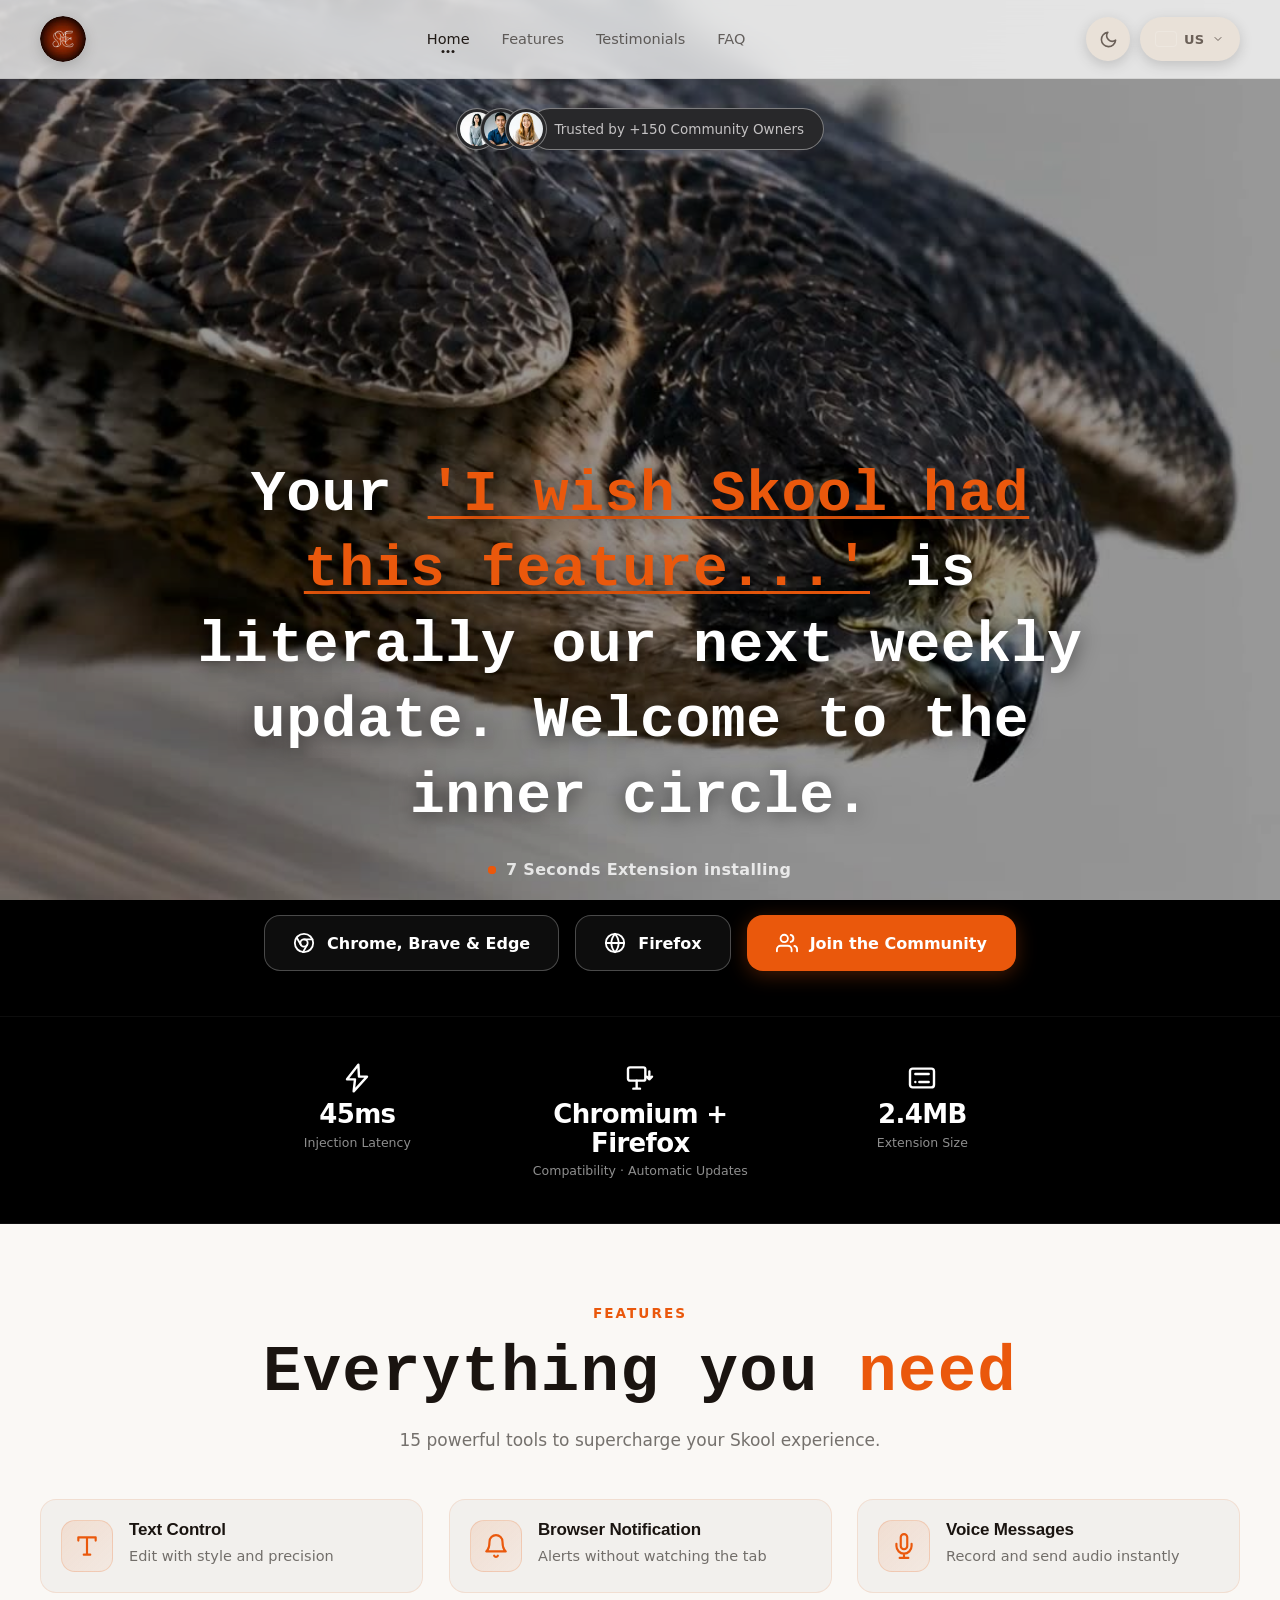
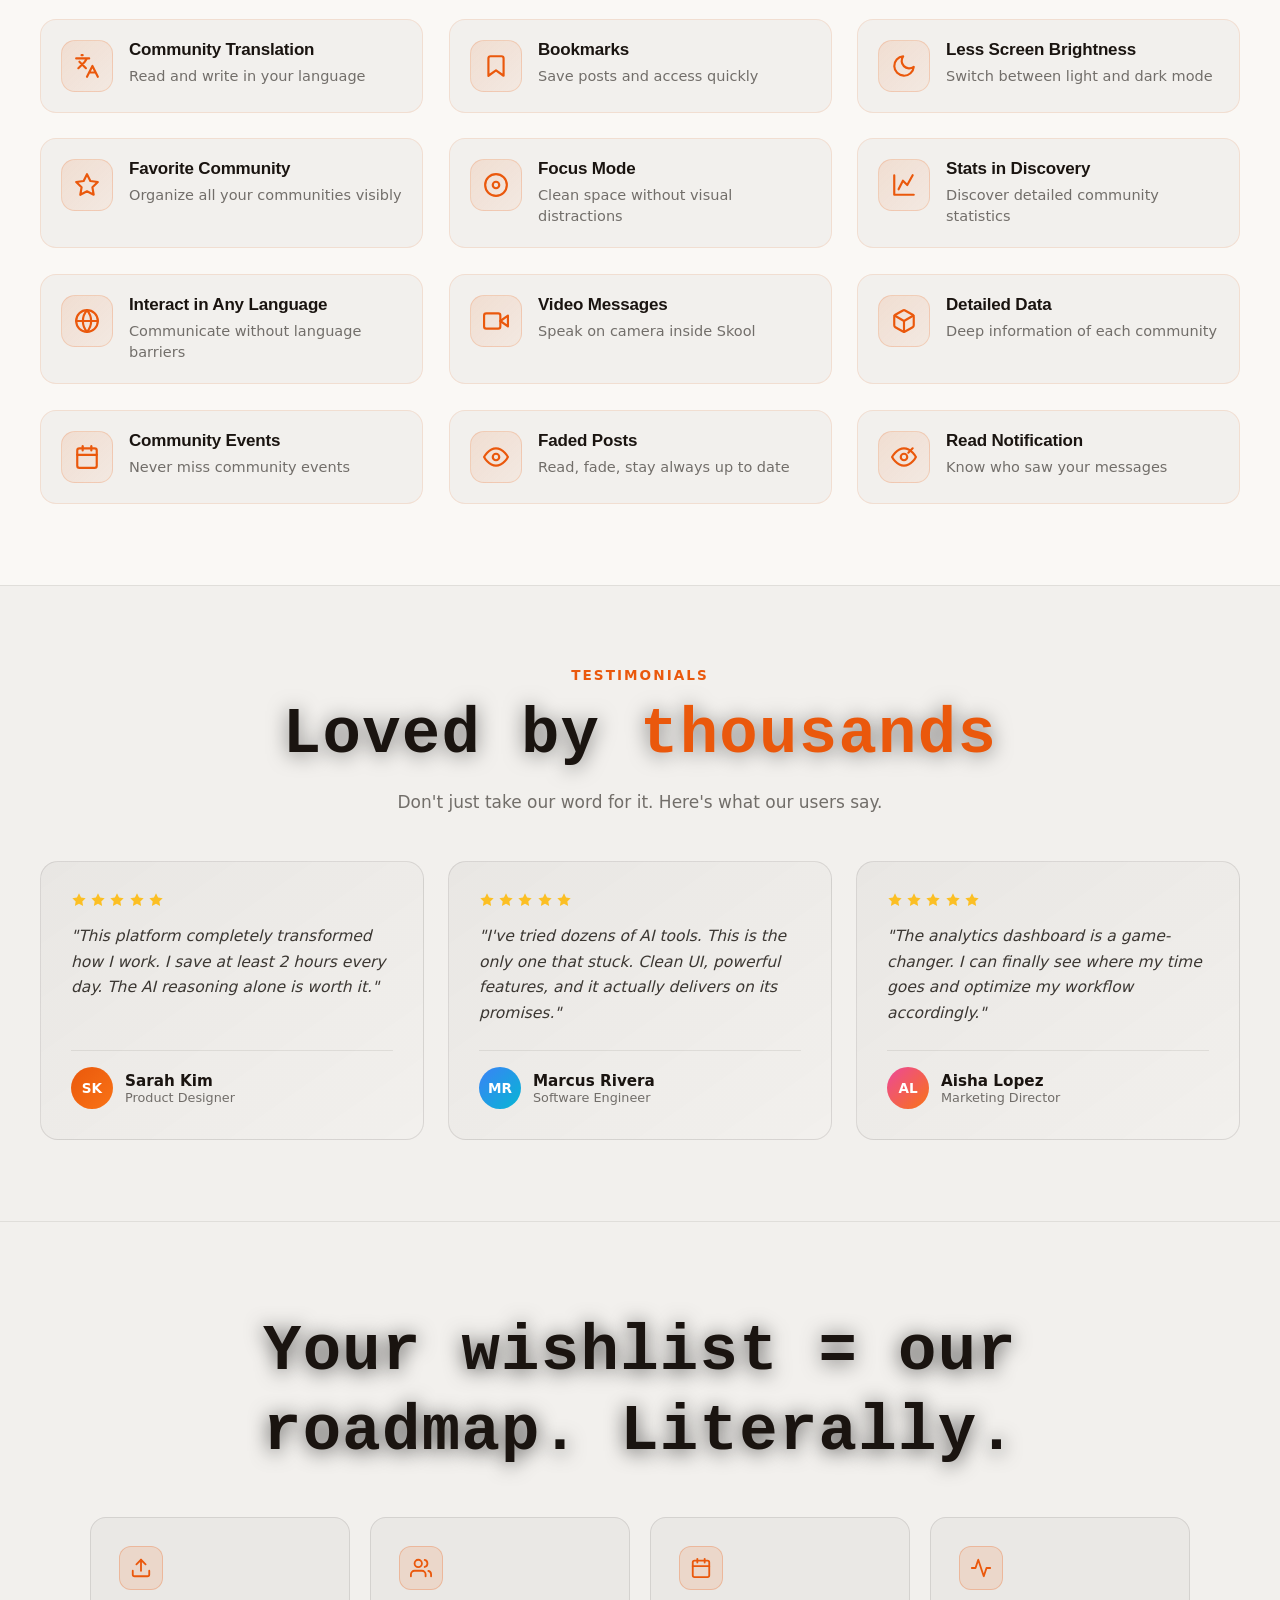
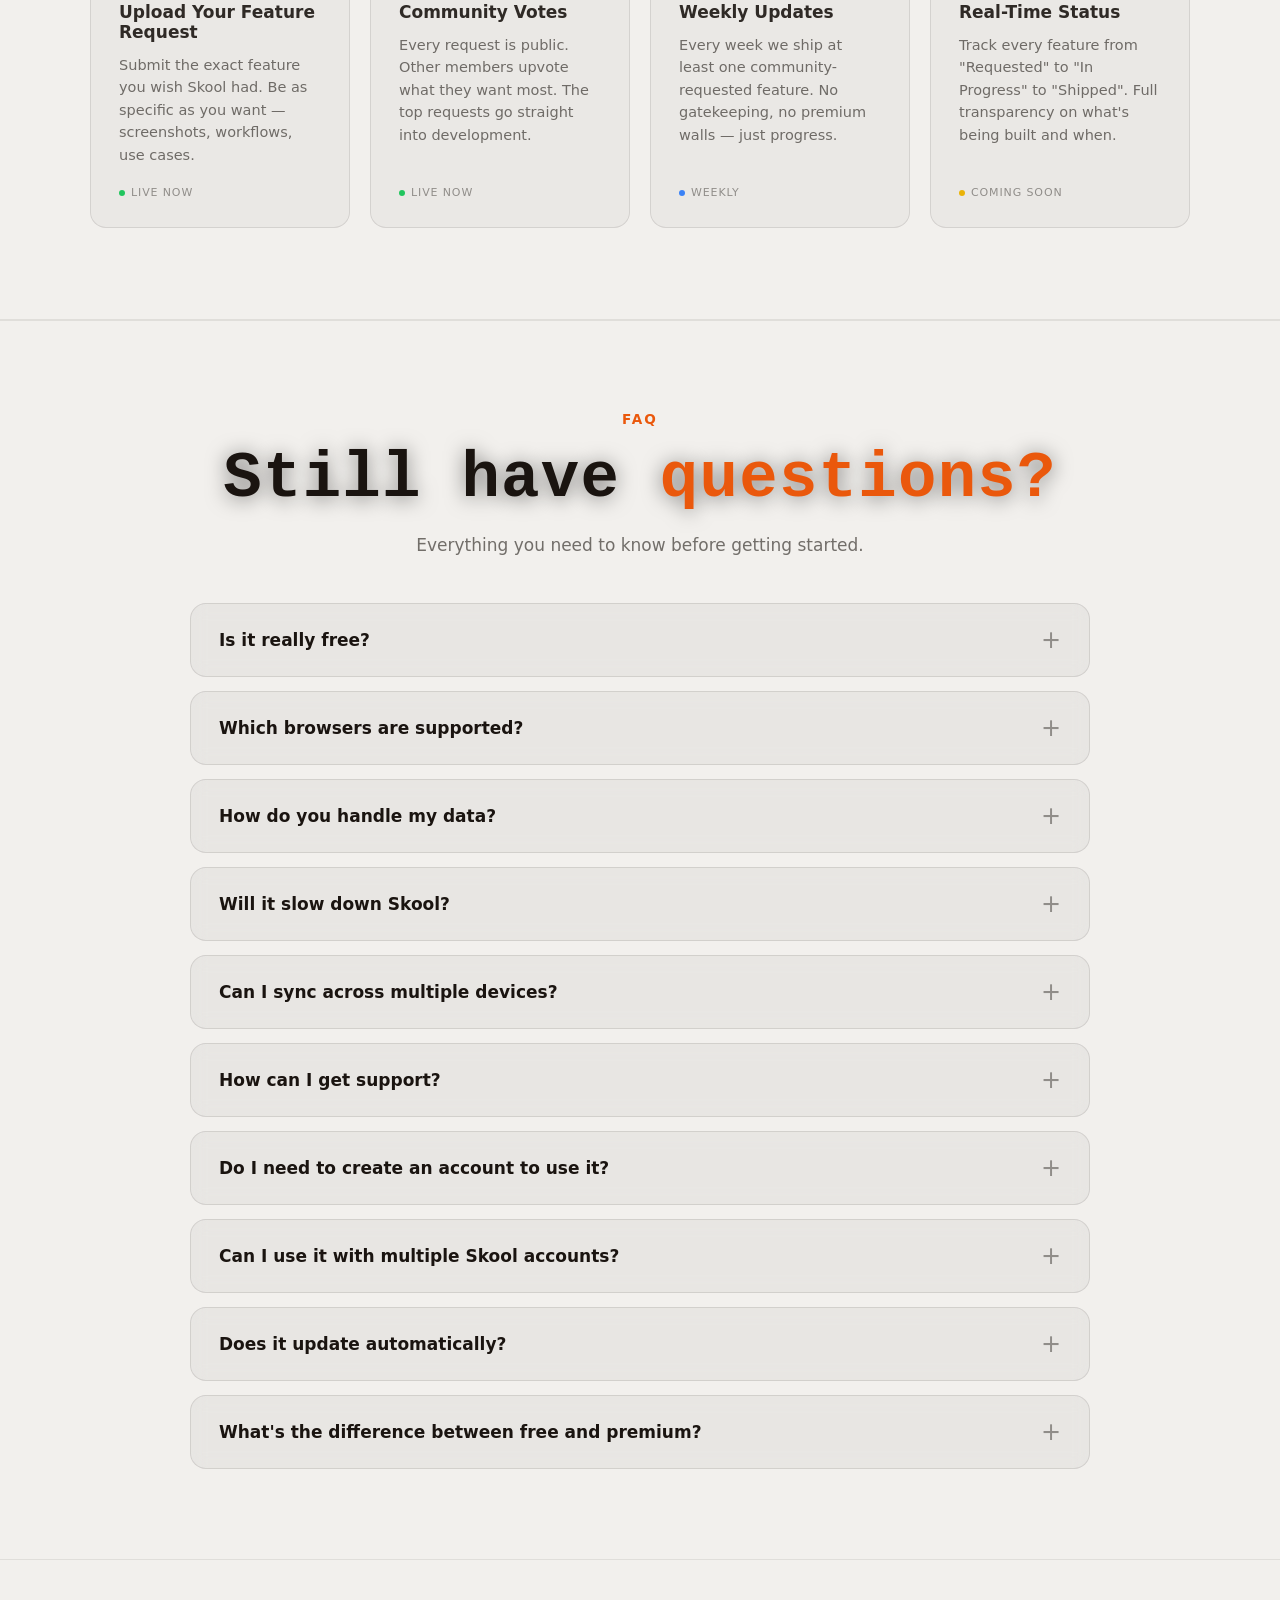
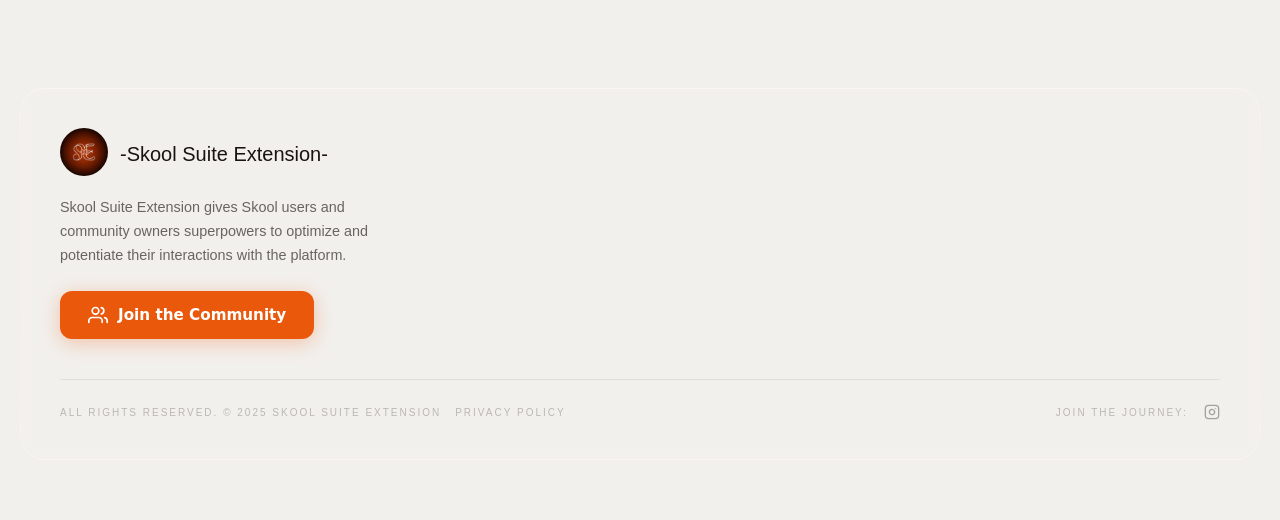
==== commit 7c5a89f0: "Optimization" ====
--- a/index.html
+++ b/index.html
@@ -771,7 +771,7 @@
 
 <script src="assets/site.js"></script>
 <script>
-!function(){"use strict";SiteChrome.init({en:{"nav.home":"Home","nav.features":"Features","nav.testimonials":"Testimonials","nav.faq":"FAQ","hero.trust":"Trusted by +150 Community Owners","hero.headline1":"Intelligence","hero.headline2":"Designed To Evolve","hero.subhead":"Your <span class=\"accent\">'I wish Skool had this feature...'</span> is literally our next weekly update. Welcome to the inner circle.","hero.installStatus":"7 Seconds Extension installing","stats.inference":"Injection Latency","stats.uptime":"Compatibility · Automatic Updates","stats.runtime":"Automatic Updates","stats.context":"Extension Size","features.eyebrow":"Features","features.title":'Everything you <span class="accent">need</span>',"features.subtitle":"15 powerful tools to supercharge your Skool experience.","features.f1.title":"Text Control","features.f1.desc":"Edit with style and precision","features.f2.title":"Browser Notification","features.f2.desc":"Alerts without watching the tab","features.f3.title":"Voice Messages","features.f3.desc":"Record and send audio instantly","features.f4.title":"Community Translation","features.f4.desc":"Read and write in your language","features.f5.title":"Bookmarks","features.f5.desc":"Save posts and access quickly","features.f6.title":"Less Screen Brightness","features.f6.desc":"Switch between light and dark mode","features.f7.title":"Favorite Community","features.f7.desc":"Organize all your communities visibly","features.f8.title":"Focus Mode","features.f8.desc":"Clean space without visual distractions","features.f9.title":"Stats in Discovery","features.f9.desc":"Discover detailed community statistics","features.f10.title":"Interact in Any Language","features.f10.desc":"Communicate without language barriers","features.f11.title":"Video Messages","features.f11.desc":"Speak on camera inside Skool","features.f12.title":"Detailed Data","features.f12.desc":"Deep information of each community","features.f13.title":"Community Events","features.f13.desc":"Never miss community events","features.f14.title":"Faded Posts","features.f14.desc":"Read, fade, stay always up to date","features.f15.title":"Read Notification","features.f15.desc":"Know who saw your messages","testimonials.eyebrow":"Testimonials","testimonials.title":'Loved by <span class="accent">thousands</span>',"testimonials.subtitle":"Don't just take our word for it. Here's what our users say.","testimonials.t1.quote":'"This platform completely transformed how I work. I save at least 2 hours every day. The AI reasoning alone is worth it."',"testimonials.t1.role":"Product Designer","testimonials.t2.quote":'"I\'ve tried dozens of AI tools. This is the only one that stuck. Clean UI, powerful features, and it actually delivers on its promises."',"testimonials.t2.role":"Software Engineer","testimonials.t3.quote":'"The analytics dashboard is a game-changer. I can finally see where my time goes and optimize my workflow accordingly."',"testimonials.t3.role":"Marketing Director","roadmap.heading":"Your wishlist = our roadmap. Literally.","roadmap.r1.title":"Upload Your Feature Request","roadmap.r1.desc":"Submit the exact feature you wish Skool had. Be as specific as you want — screenshots, workflows, use cases.","roadmap.r1.tag":"Live Now","roadmap.r2.title":"Community Votes","roadmap.r2.desc":"Every request is public. Other members upvote what they want most. The top requests go straight into development.","roadmap.r2.tag":"Live Now","roadmap.r3.title":"Weekly Updates","roadmap.r3.desc":"Every week we ship at least one community-requested feature. No gatekeeping, no premium walls — just progress.","roadmap.r3.tag":"Weekly","roadmap.r4.title":"Real-Time Status","roadmap.r4.desc":'Track every feature from "Requested" to "In Progress" to "Shipped". Full transparency on what\'s being built and when.',"roadmap.r4.tag":"Coming Soon","faq.label":"FAQ","faq.title":'Still have <span class="accent">questions?</span>',"faq.subtitle":"Everything you need to know before getting started.","faq.q1.title":"Is it really free?","faq.q1.answer":"We offer a generous free tier with essential features to enhance your Skool experience. We also have premium features for power users who need advanced functionality. No hidden costs—upgrade only when you need it.","faq.q2.title":"Which browsers are supported?","faq.q2.answer":"Fully compatible with all major browsers. Available for Chrome, Firefox, Edge, Brave, and any Chromium-based browser. We automatically detect your browser and direct you to the right store.","faq.q3.title":"How do you handle my data?","faq.q3.answer":"Your privacy comes first. All settings are stored locally in your browser. When you use Cloud Sync, we employ end-to-end encryption where only you hold the key. No trackers, no third-party analytics, no data selling—ever.","faq.q4.title":"Will it slow down Skool?","faq.q4.answer":"Built to be featherlight. The extension only activates on skool.com, and each feature can be toggled on/off individually to minimize resource usage. Optimized to run so smoothly you won't even notice it's there.","faq.q5.title":"Can I sync across multiple devices?","faq.q5.answer":"Take your Skool experience anywhere. Enable Cloud Sync to keep your settings, bookmarks, and preferences updated across all your devices. Everything is encrypted before leaving your browser.","faq.q6.title":"How can I get support?","faq.q6.answer":"We're here to help. Join our free community where you can ask questions, suggest features, report bugs, and connect with other users. Fast response guaranteed.","faq.q7.title":"Do I need to create an account to use it?","faq.q7.answer":"No, you can use all free features without signing up. Just install and go.","faq.q8.title":"Can I use it with multiple Skool accounts?","faq.q8.answer":"Yes, it works perfectly if you manage multiple communities or have several accounts.","faq.q9.title":"Does it update automatically?","faq.q9.answer":"Yes, updates are automatic and silent. You'll always have the latest version without doing anything.","faq.q10.title":"What's the difference between free and premium?","faq.q10.answer":"The free version includes all essential tools to improve your Skool experience. Premium unlocks advanced features for users who need more power and flexibility.","footer.desc":"Skool Suite Extension gives Skool users and community owners superpowers to optimize and potentiate their interactions with the platform.","footer.join":"Join the Community","footer.discover":"Discover","footer.link.labs":"Labs & Workshops","footer.link.roadmap":"Future Roadmap","footer.link.newsroom":"Newsroom Hub","footer.link.contact":"Get in Touch","footer.mission":"The Mission","footer.link.origin":"Origin Story","footer.link.collective":"The Collective","footer.copyright":"All rights reserved. © 2025 Skool Suite Extension","footer.social":"Join the Journey:","footer.privacyLink":"Privacy Policy"},es:{"nav.home":"Inicio","nav.features":"Características","nav.testimonials":"Testimonios","nav.faq":"FAQ","hero.trust":"Con la confianza de +150 dueños de comunidades","hero.headline1":"Inteligencia","hero.headline2":"Diseñada Para Evolucionar","hero.subhead":"Tu <span class=\"accent\">'ojalá Skool tuviera esta función...'</span> es literalmente nuestra próxima actualización semanal. Bienvenido al círculo interno.","hero.installStatus":"Instalando extensión en 7 segundos","stats.inference":"Latencia de Inyección","stats.uptime":"Compatibilidad · Actualizaciones Automáticas","stats.runtime":"Actualizaciones Automáticas","stats.context":"Tamaño de la Extensión","features.eyebrow":"Características","features.title":'Todo lo que <span class="accent">necesitas</span>',"features.subtitle":"15 potentes herramientas para potenciar tu experiencia en Skool.","features.f1.title":"Control de Texto","features.f1.desc":"Edita con estilo y precisión","features.f2.title":"Notificaciones del Navegador","features.f2.desc":"Alertas sin tener que mirar la pestaña","features.f3.title":"Mensajes de Voz","features.f3.desc":"Graba y envía audio al instante","features.f4.title":"Traducción de la Comunidad","features.f4.desc":"Lee y escribe en tu idioma","features.f5.title":"Marcadores","features.f5.desc":"Guarda publicaciones y accede rápidamente","features.f6.title":"Menos Brillo de Pantalla","features.f6.desc":"Cambia entre modo claro y oscuro","features.f7.title":"Comunidad Favorita","features.f7.desc":"Organiza todas tus comunidades de forma visible","features.f8.title":"Modo Enfoque","features.f8.desc":"Espacio limpio sin distracciones visuales","features.f9.title":"Estadísticas en Descubrimiento","features.f9.desc":"Descubre estadísticas detalladas de la comunidad","features.f10.title":"Interactúa en Cualquier Idioma","features.f10.desc":"Comunícate sin barreras de idioma","features.f11.title":"Mensajes de Video","features.f11.desc":"Habla frente a la cámara dentro de Skool","features.f12.title":"Datos Detallados","features.f12.desc":"Información profunda de cada comunidad","features.f13.title":"Eventos de la Comunidad","features.f13.desc":"Nunca te pierdas los eventos de la comunidad","features.f14.title":"Publicaciones Desvanecidas","features.f14.desc":"Lee, desvanece, mantente siempre al día","features.f15.title":"Notificación de Lectura","features.f15.desc":"Descubre quién vio tus mensajes","testimonials.eyebrow":"Testimonios","testimonials.title":'Amado por <span class="accent">miles</span>',"testimonials.subtitle":"No te quedes solo con nuestra palabra. Esto es lo que dicen nuestros usuarios.","testimonials.t1.quote":'"Esta plataforma transformó por completo mi forma de trabajar. Ahorro al menos 2 horas todos los días. Solo el razonamiento de la IA ya vale la pena."',"testimonials.t1.role":"Diseñadora de Producto","testimonials.t2.quote":'"He probado docenas de herramientas de IA. Esta es la única que se quedó. Interfaz limpia, funciones potentes y realmente cumple lo que promete."',"testimonials.t2.role":"Ingeniero de Software","testimonials.t3.quote":'"El panel de analíticas lo cambia todo. Por fin puedo ver en qué se me va el tiempo y optimizar mi flujo de trabajo."',"testimonials.t3.role":"Directora de Marketing","roadmap.heading":"Tu lista de deseos = nuestra hoja de ruta. Literalmente.","roadmap.r1.title":"Sube tu Solicitud de Función","roadmap.r1.desc":"Envía exactamente la función que desearías que Skool tuviera. Sé tan específico como quieras: capturas de pantalla, flujos de trabajo, casos de uso.","roadmap.r1.tag":"Disponible Ahora","roadmap.r2.title":"Votos de la Comunidad","roadmap.r2.desc":"Cada solicitud es pública. Otros miembros votan por lo que más desean. Las solicitudes más votadas pasan directo a desarrollo.","roadmap.r2.tag":"Disponible Ahora","roadmap.r3.title":"Actualizaciones Semanales","roadmap.r3.desc":"Cada semana lanzamos al menos una función solicitada por la comunidad. Sin restricciones, sin muros premium: solo progreso.","roadmap.r3.tag":"Semanal","roadmap.r4.title":"Estado en Tiempo Real","roadmap.r4.desc":'Sigue cada función desde "Solicitada" hasta "En Progreso" y "Lanzada". Transparencia total sobre qué se está construyendo y cuándo.',"roadmap.r4.tag":"Próximamente","faq.label":"FAQ","faq.title":'¿Todavía tienes <span class="accent">preguntas?</span>',"faq.subtitle":"Todo lo que necesitas saber antes de empezar.","faq.q1.title":"¿Es realmente gratis?","faq.q1.answer":"Ofrecemos un generoso plan gratuito con funciones esenciales para mejorar tu experiencia en Skool. También tenemos funciones premium para usuarios avanzados que necesitan más potencia. Sin costos ocultos: mejora tu plan solo cuando lo necesites.","faq.q2.title":"¿Qué navegadores son compatibles?","faq.q2.answer":"Totalmente compatible con todos los navegadores principales. Disponible para Chrome, Firefox, Edge, Brave y cualquier navegador basado en Chromium. Detectamos automáticamente tu navegador y te dirigimos a la tienda correcta.","faq.q3.title":"¿Cómo manejan mis datos?","faq.q3.answer":"Tu privacidad es lo primero. Todos los ajustes se almacenan localmente en tu navegador. Cuando usas Cloud Sync, empleamos cifrado de extremo a extremo donde solo tú tienes la clave. Sin rastreadores, sin analíticas de terceros, sin venta de datos, nunca.","faq.q4.title":"¿Hará que Skool vaya más lento?","faq.q4.answer":"Está diseñada para ser ultraligera. La extensión solo se activa en skool.com, y cada función se puede activar o desactivar individualmente para minimizar el uso de recursos. Está optimizada para funcionar tan bien que ni notarás que está ahí.","faq.q5.title":"¿Puedo sincronizar entre varios dispositivos?","faq.q5.answer":"Lleva tu experiencia de Skool a donde vayas. Activa Cloud Sync para mantener tus ajustes, marcadores y preferencias actualizados en todos tus dispositivos. Todo se cifra antes de salir de tu navegador.","faq.q6.title":"¿Cómo puedo obtener soporte?","faq.q6.answer":"Estamos aquí para ayudarte. Únete a nuestra comunidad gratuita donde puedes hacer preguntas, sugerir funciones, reportar errores y conectar con otros usuarios. Respuesta rápida garantizada.","faq.q7.title":"¿Necesito crear una cuenta para usarlo?","faq.q7.answer":"No, puedes usar todas las funciones gratuitas sin registrarte. Solo instala y listo.","faq.q8.title":"¿Puedo usarlo con varias cuentas de Skool?","faq.q8.answer":"Sí, funciona perfectamente si administras varias comunidades o tienes varias cuentas.","faq.q9.title":"¿Se actualiza automáticamente?","faq.q9.answer":"Sí, las actualizaciones son automáticas y silenciosas. Siempre tendrás la última versión sin hacer nada.","faq.q10.title":"¿Cuál es la diferencia entre gratis y premium?","faq.q10.answer":"La versión gratuita incluye todas las herramientas esenciales para mejorar tu experiencia en Skool. Premium desbloquea funciones avanzadas para usuarios que necesitan más potencia y flexibilidad.","footer.desc":"Skool Suite Extension le da a los usuarios y dueños de comunidades de Skool superpoderes para optimizar y potenciar sus interacciones con la plataforma.","footer.join":"Únete a la Comunidad","footer.discover":"Descubre","footer.link.labs":"Labs y Talleres","footer.link.roadmap":"Hoja de Ruta Futura","footer.link.newsroom":"Centro de Noticias","footer.link.contact":"Contáctanos","footer.mission":"La Misión","footer.link.origin":"Nuestra Historia","footer.link.collective":"El Colectivo","footer.copyright":"Todos los derechos reservados. © 2025 Skool Suite Extension","footer.social":"Únete al Viaje:","footer.privacyLink":"Política de Privacidad"},de:{"nav.home":"Startseite","nav.features":"Funktionen","nav.testimonials":"Erfahrungen","nav.faq":"FAQ","hero.trust":"Vertraut von +150 Community-Betreibern","hero.headline1":"Intelligenz","hero.headline2":"Für stetige Weiterentwicklung","hero.subhead":"Dein <span class=\"accent\">'Ich wünschte, Skool hätte diese Funktion...'</span> ist buchstäblich unser nächstes wöchentliches Update. Willkommen im inneren Kreis.","hero.installStatus":"Erweiterung wird in 7 Sekunden installiert","stats.inference":"Injektionslatenz","stats.uptime":"Kompatibilität · Automatische Updates","stats.runtime":"Automatische Updates","stats.context":"Erweiterungsgröße","features.eyebrow":"Funktionen","features.title":'Alles, was du <span class="accent">brauchst</span>',"features.subtitle":"15 leistungsstarke Tools, um dein Skool-Erlebnis zu verbessern.","features.f1.title":"Textsteuerung","features.f1.desc":"Bearbeite mit Stil und Präzision","features.f2.title":"Browser-Benachrichtigung","features.f2.desc":"Hinweise, ohne den Tab im Blick zu behalten","features.f3.title":"Sprachnachrichten","features.f3.desc":"Nimm Audio auf und sende es sofort","features.f4.title":"Community-Übersetzung","features.f4.desc":"Lies und schreibe in deiner Sprache","features.f5.title":"Lesezeichen","features.f5.desc":"Beiträge speichern und schnell aufrufen","features.f6.title":"Weniger Bildschirmhelligkeit","features.f6.desc":"Wechsle zwischen hellem und dunklem Modus","features.f7.title":"Lieblingscommunity","features.f7.desc":"Organisiere alle deine Communitys übersichtlich","features.f8.title":"Fokusmodus","features.f8.desc":"Aufgeräumter Bereich ohne visuelle Ablenkungen","features.f9.title":"Statistiken bei der Entdeckung","features.f9.desc":"Entdecke detaillierte Community-Statistiken","features.f10.title":"In jeder Sprache interagieren","features.f10.desc":"Kommuniziere ohne Sprachbarrieren","features.f11.title":"Videonachrichten","features.f11.desc":"Sprich vor der Kamera direkt in Skool","features.f12.title":"Detaillierte Daten","features.f12.desc":"Tiefgehende Informationen zu jeder Community","features.f13.title":"Community-Events","features.f13.desc":"Verpasse nie wieder ein Community-Event","features.f14.title":"Ausgeblendete Beiträge","features.f14.desc":"Lesen, ausblenden, immer auf dem Laufenden bleiben","features.f15.title":"Lesebestätigung","features.f15.desc":"Erfahre, wer deine Nachrichten gesehen hat","testimonials.eyebrow":"Erfahrungen","testimonials.title":'Geliebt von <span class="accent">Tausenden</span>',"testimonials.subtitle":"Verlass dich nicht nur auf unser Wort. So sehen es unsere Nutzer.","testimonials.t1.quote":'"Diese Plattform hat meine Arbeitsweise komplett verändert. Ich spare mindestens 2 Stunden pro Tag. Allein die KI-Logik ist es wert."',"testimonials.t1.role":"Produktdesignerin","testimonials.t2.quote":'"Ich habe Dutzende KI-Tools ausprobiert. Das ist das einzige, das geblieben ist. Klare Oberfläche, starke Funktionen und es hält, was es verspricht."',"testimonials.t2.role":"Softwareentwickler","testimonials.t3.quote":'"Das Analyse-Dashboard verändert alles. Ich sehe endlich, wo meine Zeit bleibt, und kann meinen Workflow entsprechend optimieren."',"testimonials.t3.role":"Marketingdirektorin","roadmap.heading":"Deine Wunschliste = unsere Roadmap. Wortwörtlich.","roadmap.r1.title":"Reiche deinen Funktionswunsch ein","roadmap.r1.desc":"Sende genau die Funktion, die du dir für Skool wünschst. Sei so genau, wie du willst — Screenshots, Abläufe, Anwendungsfälle.","roadmap.r1.tag":"Bereits live","roadmap.r2.title":"Community-Abstimmung","roadmap.r2.desc":"Jede Anfrage ist öffentlich. Andere Mitglieder stimmen für das ab, was sie am meisten wollen. Die Top-Anfragen gehen direkt in die Entwicklung.","roadmap.r2.tag":"Bereits live","roadmap.r3.title":"Wöchentliche Updates","roadmap.r3.desc":"Jede Woche veröffentlichen wir mindestens eine von der Community gewünschte Funktion. Keine Sperren, keine Premium-Mauern — nur Fortschritt.","roadmap.r3.tag":"Wöchentlich","roadmap.r4.title":"Status in Echtzeit","roadmap.r4.desc":'Verfolge jede Funktion von "Angefragt" über "In Bearbeitung" bis "Veröffentlicht". Volle Transparenz darüber, was wann gebaut wird.',"roadmap.r4.tag":"Demnächst","faq.label":"FAQ","faq.title":'Noch <span class="accent">Fragen?</span>',"faq.subtitle":"Alles, was du vor dem Start wissen musst.","faq.q1.title":"Ist es wirklich kostenlos?","faq.q1.answer":"Wir bieten eine großzügige kostenlose Stufe mit den wichtigsten Funktionen, um dein Skool-Erlebnis zu verbessern. Außerdem gibt es Premium-Funktionen für Power-User, die erweiterte Funktionalität benötigen. Keine versteckten Kosten — upgrade nur, wenn du es brauchst.","faq.q2.title":"Welche Browser werden unterstützt?","faq.q2.answer":"Voll kompatibel mit allen gängigen Browsern. Verfügbar für Chrome, Firefox, Edge, Brave und jeden Chromium-basierten Browser. Wir erkennen deinen Browser automatisch und leiten dich zum richtigen Store weiter.","faq.q3.title":"Wie geht ihr mit meinen Daten um?","faq.q3.answer":"Deine Privatsphäre steht an erster Stelle. Alle Einstellungen werden lokal in deinem Browser gespeichert. Bei Nutzung von Cloud Sync verwenden wir Ende-zu-Ende-Verschlüsselung, bei der nur du den Schlüssel besitzt. Keine Tracker, keine Analyse-Tools von Drittanbietern, niemals Datenverkauf.","faq.q4.title":"Wird Skool dadurch langsamer?","faq.q4.answer":"Federleicht konzipiert. Die Erweiterung wird nur auf skool.com aktiv, und jede Funktion lässt sich einzeln ein- und ausschalten, um die Ressourcennutzung zu minimieren. So optimiert, dass du sie kaum bemerkst.","faq.q5.title":"Kann ich zwischen mehreren Geräten synchronisieren?","faq.q5.answer":"Nimm dein Skool-Erlebnis überallhin mit. Aktiviere Cloud Sync, um deine Einstellungen, Lesezeichen und Präferenzen auf allen Geräten aktuell zu halten. Alles wird verschlüsselt, bevor es deinen Browser verlässt.","faq.q6.title":"Wie erhalte ich Support?","faq.q6.answer":"Wir sind für dich da. Tritt unserer kostenlosen Community bei, wo du Fragen stellen, Funktionen vorschlagen, Fehler melden und dich mit anderen Nutzern austauschen kannst. Schnelle Antwort garantiert.","faq.q7.title":"Muss ich ein Konto erstellen, um es zu nutzen?","faq.q7.answer":"Nein, du kannst alle kostenlosen Funktionen ohne Anmeldung nutzen. Einfach installieren und loslegen.","faq.q8.title":"Kann ich es mit mehreren Skool-Konten nutzen?","faq.q8.answer":"Ja, es funktioniert einwandfrei, wenn du mehrere Communitys verwaltest oder mehrere Konten hast.","faq.q9.title":"Aktualisiert es sich automatisch?","faq.q9.answer":"Ja, Updates erfolgen automatisch und unbemerkt. Du hast immer die neueste Version, ohne etwas tun zu müssen.","faq.q10.title":"Was ist der Unterschied zwischen kostenlos und Premium?","faq.q10.answer":"Die kostenlose Version enthält alle wichtigen Tools, um dein Skool-Erlebnis zu verbessern. Premium schaltet erweiterte Funktionen für Nutzer frei, die mehr Leistung und Flexibilität benötigen.","footer.desc":"Skool Suite Extension gibt Skool-Nutzern und Community-Betreibern Superkräfte, um ihre Interaktionen mit der Plattform zu optimieren und zu verstärken.","footer.join":"Community beitreten","footer.discover":"Entdecken","footer.link.labs":"Labs & Workshops","footer.link.roadmap":"Zukünftige Roadmap","footer.link.newsroom":"Newsroom","footer.link.contact":"Kontakt aufnehmen","footer.mission":"Die Mission","footer.link.origin":"Entstehungsgeschichte","footer.link.collective":"Das Kollektiv","footer.copyright":"Alle Rechte vorbehalten. © 2025 Skool Suite Extension","footer.social":"Begleite unseren Weg:","footer.privacyLink":"Datenschutzerklärung"},fr:{"nav.home":"Accueil","nav.features":"Fonctionnalités","nav.testimonials":"Témoignages","nav.faq":"FAQ","hero.trust":"Adopté par plus de 150 propriétaires de communautés","hero.headline1":"Intelligence","hero.headline2":"Conçue Pour Évoluer","hero.subhead":'Ton <span class="accent">« J\'aimerais que Skool ait cette fonctionnalité... »</span> est littéralement notre prochaine mise à jour hebdomadaire. Bienvenue dans le cercle restreint.',"hero.installStatus":"Installation de l'extension en 7 secondes","stats.inference":"Latence d'injection","stats.uptime":"Compatibilité · Mises à jour automatiques","stats.runtime":"Mises à jour automatiques","stats.context":"Taille de l'extension","features.eyebrow":"Fonctionnalités","features.title":'Tout ce dont tu as <span class="accent">besoin</span>',"features.subtitle":"15 outils puissants pour booster ton expérience Skool.","features.f1.title":"Contrôle du texte","features.f1.desc":"Édite avec style et précision","features.f2.title":"Notification du navigateur","features.f2.desc":"Des alertes sans avoir à surveiller l'onglet","features.f3.title":"Messages vocaux","features.f3.desc":"Enregistre et envoie de l'audio instantanément","features.f4.title":"Traduction communautaire","features.f4.desc":"Lis et écris dans ta langue","features.f5.title":"Favoris","features.f5.desc":"Enregistre des publications et retrouve-les rapidement","features.f6.title":"Moins de luminosité d'écran","features.f6.desc":"Bascule entre mode clair et sombre","features.f7.title":"Communauté favorite","features.f7.desc":"Organise toutes tes communautés de façon visible","features.f8.title":"Mode concentration","features.f8.desc":"Un espace épuré sans distractions visuelles","features.f9.title":"Statistiques dans la découverte","features.f9.desc":"Découvre des statistiques détaillées sur la communauté","features.f10.title":"Interagis dans n'importe quelle langue","features.f10.desc":"Communique sans barrière de langue","features.f11.title":"Messages vidéo","features.f11.desc":"Parle face caméra directement dans Skool","features.f12.title":"Données détaillées","features.f12.desc":"Informations approfondies sur chaque communauté","features.f13.title":"Événements de la communauté","features.f13.desc":"Ne manque plus jamais un événement de communauté","features.f14.title":"Publications estompées","features.f14.desc":"Lis, estompe, reste toujours à jour","features.f15.title":"Accusé de lecture","features.f15.desc":"Sache qui a vu tes messages","testimonials.eyebrow":"Témoignages","testimonials.title":'Adoré par <span class="accent">des milliers</span> de personnes',"testimonials.subtitle":"Ne nous crois pas sur parole. Voici ce que disent nos utilisateurs.","testimonials.t1.quote":"« Cette plateforme a complètement transformé ma façon de travailler. Je gagne au moins 2 heures chaque jour. Le raisonnement de l'IA à lui seul en vaut la peine. »","testimonials.t1.role":"Designer produit","testimonials.t2.quote":"« J'ai essayé des dizaines d'outils d'IA. C'est le seul qui est resté. Interface épurée, fonctionnalités puissantes, et il tient vraiment ses promesses. »","testimonials.t2.role":"Ingénieur logiciel","testimonials.t3.quote":"« Le tableau de bord analytique change tout. Je vois enfin où passe mon temps et je peux optimiser mon flux de travail en conséquence. »","testimonials.t3.role":"Directrice marketing","roadmap.heading":"Ta liste de souhaits = notre feuille de route. Littéralement.","roadmap.r1.title":"Soumets ta demande de fonctionnalité","roadmap.r1.desc":"Envoie exactement la fonctionnalité que tu aimerais voir sur Skool. Sois aussi précis que tu veux — captures d'écran, flux de travail, cas d'usage.","roadmap.r1.tag":"Disponible maintenant","roadmap.r2.title":"Votes de la communauté","roadmap.r2.desc":"Chaque demande est publique. Les autres membres votent pour ce qu'ils souhaitent le plus. Les demandes les plus votées passent directement en développement.","roadmap.r2.tag":"Disponible maintenant","roadmap.r3.title":"Mises à jour hebdomadaires","roadmap.r3.desc":"Chaque semaine, nous livrons au moins une fonctionnalité demandée par la communauté. Pas de restrictions, pas de murs premium — juste du progrès.","roadmap.r3.tag":"Hebdomadaire","roadmap.r4.title":"Statut en temps réel","roadmap.r4.desc":"Suis chaque fonctionnalité de « Demandée » à « En cours » puis « Livrée ». Transparence totale sur ce qui est développé et quand.","roadmap.r4.tag":"Bientôt disponible","faq.label":"FAQ","faq.title":'Encore des <span class="accent">questions ?</span>',"faq.subtitle":"Tout ce qu'il faut savoir avant de commencer.","faq.q1.title":"Est-ce vraiment gratuit ?","faq.q1.answer":"Nous proposons une offre gratuite généreuse avec les fonctionnalités essentielles pour améliorer ton expérience Skool. Nous avons aussi des fonctionnalités premium pour les utilisateurs avancés qui ont besoin de plus de puissance. Aucun coût caché — passe au niveau supérieur seulement quand tu en as besoin.","faq.q2.title":"Quels navigateurs sont pris en charge ?","faq.q2.answer":"Entièrement compatible avec tous les principaux navigateurs. Disponible pour Chrome, Firefox, Edge, Brave et tout navigateur basé sur Chromium. Nous détectons automatiquement ton navigateur et te dirigeons vers la bonne boutique.","faq.q3.title":"Comment gérez-vous mes données ?","faq.q3.answer":"Ta vie privée passe avant tout. Tous les paramètres sont stockés localement dans ton navigateur. Lorsque tu utilises Cloud Sync, nous utilisons un chiffrement de bout en bout dont toi seul détiens la clé. Aucun traceur, aucune analyse tierce, aucune vente de données — jamais.","faq.q4.title":"Est-ce que ça va ralentir Skool ?","faq.q4.answer":"Conçue pour être ultra légère. L'extension ne s'active que sur skool.com, et chaque fonctionnalité peut être activée ou désactivée individuellement pour minimiser l'utilisation des ressources. Optimisée pour fonctionner si bien que tu ne remarqueras même pas sa présence.","faq.q5.title":"Puis-je synchroniser sur plusieurs appareils ?","faq.q5.answer":"Emmène ton expérience Skool partout. Active Cloud Sync pour garder tes paramètres, favoris et préférences à jour sur tous tes appareils. Tout est chiffré avant de quitter ton navigateur.","faq.q6.title":"Comment obtenir de l'assistance ?","faq.q6.answer":"Nous sommes là pour t'aider. Rejoins notre communauté gratuite où tu peux poser des questions, suggérer des fonctionnalités, signaler des bugs et échanger avec d'autres utilisateurs. Réponse rapide garantie.","faq.q7.title":"Dois-je créer un compte pour l'utiliser ?","faq.q7.answer":"Non, tu peux utiliser toutes les fonctionnalités gratuites sans t'inscrire. Il suffit d'installer et c'est parti.","faq.q8.title":"Puis-je l'utiliser avec plusieurs comptes Skool ?","faq.q8.answer":"Oui, ça fonctionne parfaitement si tu gères plusieurs communautés ou possèdes plusieurs comptes.","faq.q9.title":"Est-ce que ça se met à jour automatiquement ?","faq.q9.answer":"Oui, les mises à jour sont automatiques et silencieuses. Tu auras toujours la dernière version sans rien avoir à faire.","faq.q10.title":"Quelle est la différence entre gratuit et premium ?","faq.q10.answer":"La version gratuite comprend tous les outils essentiels pour améliorer ton expérience Skool. Premium débloque des fonctionnalités avancées pour les utilisateurs qui ont besoin de plus de puissance et de flexibilité.","footer.desc":"Skool Suite Extension donne aux utilisateurs et propriétaires de communautés Skool des super-pouvoirs pour optimiser et renforcer leurs interactions avec la plateforme.","footer.join":"Rejoindre la communauté","footer.discover":"Découvrir","footer.link.labs":"Labs & Ateliers","footer.link.roadmap":"Feuille de route future","footer.link.newsroom":"Espace presse","footer.link.contact":"Nous contacter","footer.mission":"La mission","footer.link.origin":"Notre histoire","footer.link.collective":"Le collectif","footer.copyright":"Tous droits réservés. © 2025 Skool Suite Extension","footer.social":"Suis l'aventure :","footer.privacyLink":"Politique de confidentialité"},pt:{"nav.home":"Início","nav.features":"Recursos","nav.testimonials":"Depoimentos","nav.faq":"FAQ","hero.trust":"A confiança de +150 donos de comunidades","hero.headline1":"Inteligência","hero.headline2":"Feita Para Evoluir","hero.subhead":"Seu <span class=\"accent\">'queria que o Skool tivesse esse recurso...'</span> é literalmente nossa próxima atualização semanal. Bem-vindo ao círculo interno.","hero.installStatus":"Instalando a extensão em 7 segundos","stats.inference":"Latência de injeção","stats.uptime":"Compatibilidade · Atualizações automáticas","stats.runtime":"Atualizações automáticas","stats.context":"Tamanho da extensão","features.eyebrow":"Recursos","features.title":'Tudo o que você <span class="accent">precisa</span>',"features.subtitle":"15 ferramentas poderosas para turbinar sua experiência no Skool.","features.f1.title":"Controle de Texto","features.f1.desc":"Edite com estilo e precisão","features.f2.title":"Notificação do Navegador","features.f2.desc":"Alertas sem precisar ficar de olho na aba","features.f3.title":"Mensagens de Voz","features.f3.desc":"Grave e envie áudio instantaneamente","features.f4.title":"Tradução da Comunidade","features.f4.desc":"Leia e escreva no seu idioma","features.f5.title":"Favoritos","features.f5.desc":"Salve publicações e acesse rapidamente","features.f6.title":"Menos Brilho de Tela","features.f6.desc":"Alterne entre modo claro e escuro","features.f7.title":"Comunidade Favorita","features.f7.desc":"Organize todas as suas comunidades de forma visível","features.f8.title":"Modo Foco","features.f8.desc":"Espaço limpo sem distrações visuais","features.f9.title":"Estatísticas na Descoberta","features.f9.desc":"Descubra estatísticas detalhadas da comunidade","features.f10.title":"Interaja em Qualquer Idioma","features.f10.desc":"Comunique-se sem barreiras de idioma","features.f11.title":"Mensagens de Vídeo","features.f11.desc":"Fale na câmera direto no Skool","features.f12.title":"Dados Detalhados","features.f12.desc":"Informações aprofundadas de cada comunidade","features.f13.title":"Eventos da Comunidade","features.f13.desc":"Nunca perca um evento da comunidade","features.f14.title":"Publicações Esmaecidas","features.f14.desc":"Leia, esmaeça, fique sempre em dia","features.f15.title":"Confirmação de Leitura","features.f15.desc":"Saiba quem viu suas mensagens","testimonials.eyebrow":"Depoimentos","testimonials.title":'Amado por <span class="accent">milhares</span>',"testimonials.subtitle":"Não acredite só na nossa palavra. Veja o que nossos usuários dizem.","testimonials.t1.quote":'"Essa plataforma transformou completamente minha forma de trabalhar. Economizo pelo menos 2 horas todos os dias. Só o raciocínio da IA já vale a pena."',"testimonials.t1.role":"Designer de Produto","testimonials.t2.quote":'"Já testei dezenas de ferramentas de IA. Essa foi a única que ficou. Interface limpa, recursos poderosos e realmente cumpre o que promete."',"testimonials.t2.role":"Engenheiro de Software","testimonials.t3.quote":'"O painel de análises muda tudo. Finalmente consigo ver para onde vai meu tempo e otimizar meu fluxo de trabalho."',"testimonials.t3.role":"Diretora de Marketing","roadmap.heading":"Sua lista de desejos = nosso roadmap. Literalmente.","roadmap.r1.title":"Envie Sua Solicitação de Recurso","roadmap.r1.desc":"Envie exatamente o recurso que você gostaria que o Skool tivesse. Seja tão específico quanto quiser — capturas de tela, fluxos de trabalho, casos de uso.","roadmap.r1.tag":"Disponível Agora","roadmap.r2.title":"Votos da Comunidade","roadmap.r2.desc":"Cada solicitação é pública. Outros membros votam no que mais desejam. As solicitações mais votadas vão direto para o desenvolvimento.","roadmap.r2.tag":"Disponível Agora","roadmap.r3.title":"Atualizações Semanais","roadmap.r3.desc":"Toda semana lançamos pelo menos um recurso pedido pela comunidade. Sem restrições, sem muros premium — só progresso.","roadmap.r3.tag":"Semanal","roadmap.r4.title":"Status em Tempo Real","roadmap.r4.desc":'Acompanhe cada recurso desde "Solicitado" até "Em Andamento" e "Lançado". Transparência total sobre o que está sendo construído e quando.',"roadmap.r4.tag":"Em Breve","faq.label":"FAQ","faq.title":'Ainda tem <span class="accent">dúvidas?</span>',"faq.subtitle":"Tudo o que você precisa saber antes de começar.","faq.q1.title":"É realmente gratuito?","faq.q1.answer":"Oferecemos um plano gratuito generoso com recursos essenciais para melhorar sua experiência no Skool. Também temos recursos premium para usuários avançados que precisam de funcionalidades extras. Sem custos ocultos — faça upgrade só quando precisar.","faq.q2.title":"Quais navegadores são suportados?","faq.q2.answer":"Totalmente compatível com todos os principais navegadores. Disponível para Chrome, Firefox, Edge, Brave e qualquer navegador baseado em Chromium. Detectamos automaticamente seu navegador e direcionamos você para a loja certa.","faq.q3.title":"Como vocês lidam com meus dados?","faq.q3.answer":"Sua privacidade vem primeiro. Todas as configurações são armazenadas localmente no seu navegador. Ao usar o Cloud Sync, usamos criptografia de ponta a ponta em que só você tem a chave. Sem rastreadores, sem análises de terceiros, sem venda de dados — nunca.","faq.q4.title":"Vai deixar o Skool mais lento?","faq.q4.answer":"Feita para ser leve como uma pluma. A extensão só é ativada em skool.com, e cada recurso pode ser ativado ou desativado individualmente para minimizar o uso de recursos. Otimizada para rodar tão bem que você nem vai notar que ela está lá.","faq.q5.title":"Posso sincronizar entre vários dispositivos?","faq.q5.answer":"Leve sua experiência no Skool para qualquer lugar. Ative o Cloud Sync para manter suas configurações, favoritos e preferências atualizados em todos os seus dispositivos. Tudo é criptografado antes de sair do seu navegador.","faq.q6.title":"Como posso obter suporte?","faq.q6.answer":"Estamos aqui para ajudar. Entre na nossa comunidade gratuita, onde você pode tirar dúvidas, sugerir recursos, reportar bugs e se conectar com outros usuários. Resposta rápida garantida.","faq.q7.title":"Preciso criar uma conta para usar?","faq.q7.answer":"Não, você pode usar todos os recursos gratuitos sem se cadastrar. É só instalar e usar.","faq.q8.title":"Posso usar com várias contas do Skool?","faq.q8.answer":"Sim, funciona perfeitamente se você gerencia várias comunidades ou tem várias contas.","faq.q9.title":"Ele se atualiza automaticamente?","faq.q9.answer":"Sim, as atualizações são automáticas e silenciosas. Você sempre terá a versão mais recente sem precisar fazer nada.","faq.q10.title":"Qual é a diferença entre gratuito e premium?","faq.q10.answer":"A versão gratuita inclui todas as ferramentas essenciais para melhorar sua experiência no Skool. O Premium libera recursos avançados para usuários que precisam de mais poder e flexibilidade.","footer.desc":"A Skool Suite Extension dá superpoderes aos usuários e donos de comunidades do Skool para otimizar e potencializar suas interações com a plataforma.","footer.join":"Junte-se à Comunidade","footer.discover":"Descobrir","footer.link.labs":"Labs e Workshops","footer.link.roadmap":"Roadmap Futuro","footer.link.newsroom":"Central de Notícias","footer.link.contact":"Fale Conosco","footer.mission":"A Missão","footer.link.origin":"Nossa História","footer.link.collective":"O Coletivo","footer.copyright":"Todos os direitos reservados. © 2025 Skool Suite Extension","footer.social":"Junte-se à Jornada:","footer.privacyLink":"Política de Privacidade"},zh:{"nav.home":"首頁","nav.features":"功能","nav.testimonials":"使用者評價","nav.faq":"常見問題","hero.trust":"超過150位社群經營者的信賴","hero.headline1":"智慧","hero.headline2":"為進化而生","hero.subhead":'你心中那句<span class="accent">「真希望 Skool 有這個功能⋯⋯」</span>,其實就是我們下一次的每週更新。歡迎加入核心圈。',"hero.installStatus":"擴充功能將在 7 秒內安裝完成","stats.inference":"注入延遲","stats.uptime":"相容性 · 自動更新","stats.runtime":"自動更新","stats.context":"擴充功能大小","features.eyebrow":"功能","features.title":'你需要的<span class="accent">一切</span>',"features.subtitle":"15 項強大工具,全面升級你的 Skool 體驗。","features.f1.title":"文字控制","features.f1.desc":"以風格與精準度編輯內容","features.f2.title":"瀏覽器通知","features.f2.desc":"不必盯著分頁也能收到提醒","features.f3.title":"語音訊息","features.f3.desc":"即時錄音並傳送語音","features.f4.title":"社群翻譯","features.f4.desc":"用你自己的語言閱讀與撰寫","features.f5.title":"書籤","features.f5.desc":"儲存貼文並快速存取","features.f6.title":"降低螢幕亮度","features.f6.desc":"在淺色與深色模式間切換","features.f7.title":"最愛社群","features.f7.desc":"清楚整理你所有的社群","features.f8.title":"專注模式","features.f8.desc":"乾淨無干擾的閱讀空間","features.f9.title":"探索頁統計數據","features.f9.desc":"探索詳細的社群統計數據","features.f10.title":"用任何語言互動","features.f10.desc":"溝通無語言障礙","features.f11.title":"影片訊息","features.f11.desc":"在 Skool 中直接開鏡對話","features.f12.title":"詳細數據","features.f12.desc":"每個社群的深入資訊","features.f13.title":"社群活動","features.f13.desc":"不再錯過任何社群活動","features.f14.title":"淡化已讀貼文","features.f14.desc":"已讀、淡化、隨時掌握最新動態","features.f15.title":"已讀通知","features.f15.desc":"知道誰看過你的訊息","testimonials.eyebrow":"使用者評價","testimonials.title":'深受<span class="accent">千萬使用者</span>喜愛',"testimonials.subtitle":"不只是我們說的算,來看看使用者怎麼說。","testimonials.t1.quote":"「這個平台徹底改變了我的工作方式。我每天至少省下 2 小時。光是 AI 的推理能力就物超所值。」","testimonials.t1.role":"產品設計師","testimonials.t2.quote":"「我試過數十種 AI 工具,這是唯一留下來的。介面乾淨、功能強大,而且真的做到它承諾的事。」","testimonials.t2.role":"軟體工程師","testimonials.t3.quote":"「分析儀表板徹底改變了一切。我終於能看清時間都花在哪裡,並據此優化我的工作流程。」","testimonials.t3.role":"行銷總監","roadmap.heading":"你的願望清單 = 我們的產品藍圖。真的。","roadmap.r1.title":"送出你的功能需求","roadmap.r1.desc":"告訴我們你希望 Skool 擁有的確切功能。想多具體就多具體 — 截圖、操作流程、使用情境都可以。","roadmap.r1.tag":"現已推出","roadmap.r2.title":"社群投票","roadmap.r2.desc":"每項需求都公開透明。其他成員可以為最想要的功能投票,獲得最多支持的需求會直接進入開發階段。","roadmap.r2.tag":"現已推出","roadmap.r3.title":"每週更新","roadmap.r3.desc":"我們每週至少推出一項社群提出的功能。沒有限制,沒有付費高牆 — 只有持續進步。","roadmap.r3.tag":"每週","roadmap.r4.title":"即時狀態","roadmap.r4.desc":"追蹤每項功能從「已提出」到「開發中」再到「已上線」的進度,完全掌握開發內容與時程。","roadmap.r4.tag":"即將推出","faq.label":"常見問題","faq.title":'還有<span class="accent">疑問嗎?</span>',"faq.subtitle":"開始使用前你需要知道的一切。","faq.q1.title":"真的是免費的嗎?","faq.q1.answer":"我們提供內容豐富的免費方案,涵蓋提升 Skool 體驗所需的核心功能;同時也為需要進階功能的高階使用者提供付費方案。沒有任何隱藏費用 — 只有在你需要時才升級。","faq.q2.title":"支援哪些瀏覽器?","faq.q2.answer":"完全相容於所有主流瀏覽器,支援 Chrome、Firefox、Edge、Brave 以及任何以 Chromium 為核心的瀏覽器。我們會自動偵測你的瀏覽器,並導向正確的擴充功能商店。","faq.q3.title":"你們如何處理我的資料?","faq.q3.answer":"我們把隱私放在第一位。所有設定都只儲存在你本機的瀏覽器中。當你使用 Cloud Sync 時,我們採用端對端加密,只有你自己持有金鑰。沒有追蹤器、沒有第三方分析、絕不出售資料。","faq.q4.title":"會拖慢 Skool 的速度嗎?","faq.q4.answer":"我們把它做得非常輕量。擴充功能只會在 skool.com 上啟用,而且每項功能都能個別開關,以降低資源使用量。經過優化後運作順暢,幾乎不會察覺它的存在。","faq.q5.title":"可以在多個裝置間同步嗎?","faq.q5.answer":"讓你的 Skool 體驗隨處可用。開啟 Cloud Sync,即可在所有裝置間同步你的設定、書籤與偏好設定。所有資料在離開瀏覽器前都會先加密。","faq.q6.title":"要怎麼取得支援?","faq.q6.answer":"我們隨時在這裡協助你。加入我們的免費社群,你可以在裡面提問、建議新功能、回報問題,並與其他使用者交流。保證快速回覆。","faq.q7.title":"使用前需要建立帳號嗎?","faq.q7.answer":"不需要,所有免費功能都能在不註冊的情況下使用。安裝好就能直接開始。","faq.q8.title":"可以搭配多個 Skool 帳號使用嗎?","faq.q8.answer":"可以,如果你管理多個社群或擁有多個帳號,它都能完美運作。","faq.q9.title":"會自動更新嗎?","faq.q9.answer":"會的,更新過程自動且不會打擾你,你將始終擁有最新版本,不需要做任何事。","faq.q10.title":"免費版和付費版有什麼差別?","faq.q10.answer":"免費版已包含提升 Skool 體驗所需的所有核心工具;付費版則為需要更多功能與彈性的使用者解鎖進階功能。","footer.desc":"Skool Suite Extension 讓 Skool 使用者與社群經營者擁有超能力,能更有效地優化並強化他們與平台的互動。","footer.join":"加入社群","footer.discover":"探索","footer.link.labs":"實驗室與工作坊","footer.link.roadmap":"未來藍圖","footer.link.newsroom":"新聞中心","footer.link.contact":"聯絡我們","footer.mission":"我們的使命","footer.link.origin":"起源故事","footer.link.collective":"我們的團隊","footer.copyright":"版權所有。© 2025 Skool Suite Extension","footer.social":"加入這趟旅程:","footer.privacyLink":"隱私權政策"},it:{"nav.home":"Home","nav.features":"Funzionalità","nav.testimonials":"Testimonianze","nav.faq":"FAQ","hero.trust":"La fiducia di oltre 150 proprietari di community","hero.headline1":"Intelligenza","hero.headline2":"Progettata Per Evolversi","hero.subhead":"Il tuo <span class=\"accent\">'vorrei che Skool avesse questa funzione...'</span> è letteralmente il nostro prossimo aggiornamento settimanale. Benvenuto nel circolo ristretto.","hero.installStatus":"Installazione dell'estensione in 7 secondi","stats.inference":"Latenza di iniezione","stats.uptime":"Compatibilità · Aggiornamenti automatici","stats.runtime":"Aggiornamenti automatici","stats.context":"Dimensione estensione","features.eyebrow":"Funzionalità","features.title":'Tutto quello di cui hai <span class="accent">bisogno</span>',"features.subtitle":"15 strumenti potenti per potenziare la tua esperienza su Skool.","features.f1.title":"Controllo del Testo","features.f1.desc":"Modifica con stile e precisione","features.f2.title":"Notifiche del Browser","features.f2.desc":"Avvisi senza dover tenere d'occhio la scheda","features.f3.title":"Messaggi Vocali","features.f3.desc":"Registra e invia audio all'istante","features.f4.title":"Traduzione della Community","features.f4.desc":"Leggi e scrivi nella tua lingua","features.f5.title":"Segnalibri","features.f5.desc":"Salva i post e accedi rapidamente","features.f6.title":"Meno Luminosità Schermo","features.f6.desc":"Passa dalla modalità chiara a quella scura","features.f7.title":"Community Preferita","features.f7.desc":"Organizza tutte le tue community in modo visibile","features.f8.title":"Modalità Focus","features.f8.desc":"Uno spazio pulito senza distrazioni visive","features.f9.title":"Statistiche in Discovery","features.f9.desc":"Scopri statistiche dettagliate sulla community","features.f10.title":"Interagisci in Qualsiasi Lingua","features.f10.desc":"Comunica senza barriere linguistiche","features.f11.title":"Messaggi Video","features.f11.desc":"Parla davanti alla telecamera direttamente su Skool","features.f12.title":"Dati Dettagliati","features.f12.desc":"Informazioni approfondite su ogni community","features.f13.title":"Eventi della Community","features.f13.desc":"Non perderti mai un evento della community","features.f14.title":"Post Sbiaditi","features.f14.desc":"Leggi, sbiadisci, resta sempre aggiornato","features.f15.title":"Notifica di Lettura","features.f15.desc":"Scopri chi ha visto i tuoi messaggi","testimonials.eyebrow":"Testimonianze","testimonials.title":'Amato da <span class="accent">migliaia</span> di persone',"testimonials.subtitle":"Non fidarti solo della nostra parola. Ecco cosa dicono i nostri utenti.","testimonials.t1.quote":'"Questa piattaforma ha trasformato completamente il mio modo di lavorare. Risparmio almeno 2 ore al giorno. Solo il ragionamento dell\'IA vale già il prezzo."',"testimonials.t1.role":"Product Designer","testimonials.t2.quote":'"Ho provato decine di strumenti IA. Questo è l\'unico che mi è rimasto. Interfaccia pulita, funzionalità potenti e mantiene davvero ciò che promette."',"testimonials.t2.role":"Ingegnere Software","testimonials.t3.quote":'"La dashboard di analisi cambia tutto. Finalmente riesco a vedere dove va il mio tempo e a ottimizzare il mio flusso di lavoro di conseguenza."',"testimonials.t3.role":"Direttrice Marketing","roadmap.heading":"La tua lista dei desideri = la nostra roadmap. Letteralmente.","roadmap.r1.title":"Invia la Tua Richiesta di Funzionalità","roadmap.r1.desc":"Invia esattamente la funzionalità che vorresti su Skool. Sii specifico quanto vuoi — screenshot, flussi di lavoro, casi d'uso.","roadmap.r1.tag":"Disponibile Ora","roadmap.r2.title":"Voti della Community","roadmap.r2.desc":"Ogni richiesta è pubblica. Gli altri membri votano ciò che desiderano di più. Le richieste più votate passano direttamente allo sviluppo.","roadmap.r2.tag":"Disponibile Ora","roadmap.r3.title":"Aggiornamenti Settimanali","roadmap.r3.desc":"Ogni settimana rilasciamo almeno una funzionalità richiesta dalla community. Nessuna restrizione, nessun muro premium — solo progresso.","roadmap.r3.tag":"Settimanale","roadmap.r4.title":"Stato in Tempo Reale","roadmap.r4.desc":'Segui ogni funzionalità da "Richiesta" a "In Corso" fino a "Rilasciata". Trasparenza totale su cosa viene costruito e quando.',"roadmap.r4.tag":"In Arrivo","faq.label":"FAQ","faq.title":'Hai ancora <span class="accent">domande?</span>',"faq.subtitle":"Tutto quello che devi sapere prima di iniziare.","faq.q1.title":"È davvero gratuito?","faq.q1.answer":"Offriamo un generoso piano gratuito con le funzionalità essenziali per migliorare la tua esperienza su Skool. Abbiamo anche funzionalità premium per gli utenti avanzati che necessitano di funzionalità più potenti. Nessun costo nascosto: fai l'upgrade solo quando ne hai bisogno.","faq.q2.title":"Quali browser sono supportati?","faq.q2.answer":"Pienamente compatibile con tutti i principali browser. Disponibile per Chrome, Firefox, Edge, Brave e qualsiasi browser basato su Chromium. Rileviamo automaticamente il tuo browser e ti indirizziamo allo store corretto.","faq.q3.title":"Come gestite i miei dati?","faq.q3.answer":"La tua privacy viene prima di tutto. Tutte le impostazioni sono salvate localmente nel tuo browser. Quando usi Cloud Sync, utilizziamo una crittografia end-to-end di cui solo tu possiedi la chiave. Nessun tracciatore, nessuna analisi di terze parti, nessuna vendita di dati — mai.","faq.q4.title":"Rallenterà Skool?","faq.q4.answer":"Progettata per essere leggerissima. L'estensione si attiva solo su skool.com e ogni funzionalità può essere attivata o disattivata singolarmente per ridurre al minimo l'uso delle risorse. Ottimizzata per funzionare così bene che non ne noterai nemmeno la presenza.","faq.q5.title":"Posso sincronizzare su più dispositivi?","faq.q5.answer":"Porta la tua esperienza Skool ovunque. Attiva Cloud Sync per mantenere aggiornati impostazioni, segnalibri e preferenze su tutti i tuoi dispositivi. Tutto viene crittografato prima di lasciare il tuo browser.","faq.q6.title":"Come posso ricevere assistenza?","faq.q6.answer":"Siamo qui per aiutarti. Unisciti alla nostra community gratuita dove puoi fare domande, suggerire funzionalità, segnalare bug e connetterti con altri utenti. Risposta rapida garantita.","faq.q7.title":"Devo creare un account per usarla?","faq.q7.answer":"No, puoi usare tutte le funzionalità gratuite senza registrarti. Basta installare e iniziare.","faq.q8.title":"Posso usarla con più account Skool?","faq.q8.answer":"Sì, funziona perfettamente se gestisci più community o hai più account.","faq.q9.title":"Si aggiorna automaticamente?","faq.q9.answer":"Sì, gli aggiornamenti sono automatici e silenziosi. Avrai sempre l'ultima versione senza dover fare nulla.","faq.q10.title":"Qual è la differenza tra gratuito e premium?","faq.q10.answer":"La versione gratuita include tutti gli strumenti essenziali per migliorare la tua esperienza su Skool. Premium sblocca funzionalità avanzate per gli utenti che necessitano di più potenza e flessibilità.","footer.desc":"Skool Suite Extension offre agli utenti e ai proprietari di community di Skool superpoteri per ottimizzare e potenziare le loro interazioni con la piattaforma.","footer.join":"Unisciti alla Community","footer.discover":"Scopri","footer.link.labs":"Labs & Workshop","footer.link.roadmap":"Roadmap Futura","footer.link.newsroom":"Sala Stampa","footer.link.contact":"Contattaci","footer.mission":"La Missione","footer.link.origin":"La Nostra Storia","footer.link.collective":"Il Collettivo","footer.copyright":"Tutti i diritti riservati. © 2025 Skool Suite Extension","footer.social":"Unisciti al Viaggio:","footer.privacyLink":"Informativa sulla Privacy"},vi:{"nav.home":"Trang chủ","nav.features":"Tính năng","nav.testimonials":"Đánh giá","nav.faq":"Câu hỏi thường gặp","hero.trust":"Được hơn 150 chủ cộng đồng tin dùng","hero.headline1":"Trí Tuệ","hero.headline2":"Được Thiết Kế Để Phát Triển","hero.subhead":"Câu <span class=\"accent\">'ước gì Skool có tính năng này...'</span> của bạn chính là bản cập nhật hàng tuần tiếp theo của chúng tôi. Chào mừng đến với nhóm nòng cốt.","hero.installStatus":"Đang cài đặt tiện ích trong 7 giây","stats.inference":"Độ trễ chèn","stats.uptime":"Tương thích · Cập nhật tự động","stats.runtime":"Cập nhật tự động","stats.context":"Kích thước tiện ích","features.eyebrow":"Tính năng","features.title":'Mọi thứ bạn <span class="accent">cần</span>',"features.subtitle":"15 công cụ mạnh mẽ giúp nâng tầm trải nghiệm Skool của bạn.","features.f1.title":"Kiểm Soát Văn Bản","features.f1.desc":"Chỉnh sửa với phong cách và độ chính xác","features.f2.title":"Thông Báo Trình Duyệt","features.f2.desc":"Nhận cảnh báo mà không cần canh tab","features.f3.title":"Tin Nhắn Thoại","features.f3.desc":"Ghi âm và gửi ngay lập tức","features.f4.title":"Dịch Thuật Cộng Đồng","features.f4.desc":"Đọc và viết bằng ngôn ngữ của bạn","features.f5.title":"Đánh Dấu","features.f5.desc":"Lưu bài viết và truy cập nhanh chóng","features.f6.title":"Giảm Độ Sáng Màn Hình","features.f6.desc":"Chuyển đổi giữa chế độ sáng và tối","features.f7.title":"Cộng Đồng Yêu Thích","features.f7.desc":"Sắp xếp tất cả cộng đồng của bạn một cách trực quan","features.f8.title":"Chế Độ Tập Trung","features.f8.desc":"Không gian gọn gàng, không xao nhãng","features.f9.title":"Thống Kê Khi Khám Phá","features.f9.desc":"Khám phá thống kê chi tiết của cộng đồng","features.f10.title":"Tương Tác Bằng Mọi Ngôn Ngữ","features.f10.desc":"Giao tiếp không rào cản ngôn ngữ","features.f11.title":"Tin Nhắn Video","features.f11.desc":"Nói chuyện qua camera ngay trong Skool","features.f12.title":"Dữ Liệu Chi Tiết","features.f12.desc":"Thông tin chuyên sâu của từng cộng đồng","features.f13.title":"Sự Kiện Cộng Đồng","features.f13.desc":"Không bao giờ bỏ lỡ sự kiện cộng đồng","features.f14.title":"Bài Viết Đã Đọc Mờ Đi","features.f14.desc":"Đọc, làm mờ, luôn cập nhật","features.f15.title":"Thông Báo Đã Đọc","features.f15.desc":"Biết ai đã xem tin nhắn của bạn","testimonials.eyebrow":"Đánh giá","testimonials.title":'Được <span class="accent">hàng nghìn người</span> yêu thích',"testimonials.subtitle":"Đừng chỉ tin lời chúng tôi. Hãy xem người dùng nói gì.","testimonials.t1.quote":'"Nền tảng này đã thay đổi hoàn toàn cách tôi làm việc. Tôi tiết kiệm ít nhất 2 giờ mỗi ngày. Chỉ riêng khả năng suy luận của AI thôi đã đáng giá."',"testimonials.t1.role":"Nhà Thiết Kế Sản Phẩm","testimonials.t2.quote":'"Tôi đã thử hàng chục công cụ AI. Đây là công cụ duy nhất tôi giữ lại. Giao diện gọn gàng, tính năng mạnh mẽ, và thực sự làm đúng những gì đã hứa."',"testimonials.t2.role":"Kỹ Sư Phần Mềm","testimonials.t3.quote":'"Bảng phân tích thay đổi mọi thứ. Cuối cùng tôi cũng thấy được thời gian của mình đi đâu và tối ưu hóa quy trình làm việc theo đó."',"testimonials.t3.role":"Giám Đốc Marketing","roadmap.heading":"Danh sách mong muốn của bạn = lộ trình của chúng tôi. Đúng nghĩa đen.","roadmap.r1.title":"Gửi Yêu Cầu Tính Năng Của Bạn","roadmap.r1.desc":"Gửi chính xác tính năng bạn mong muốn Skool có. Càng chi tiết càng tốt — ảnh chụp màn hình, quy trình, trường hợp sử dụng.","roadmap.r1.tag":"Đang Hoạt Động","roadmap.r2.title":"Bình Chọn Của Cộng Đồng","roadmap.r2.desc":"Mọi yêu cầu đều công khai. Các thành viên khác bình chọn cho điều họ mong muốn nhất. Những yêu cầu được bình chọn nhiều nhất sẽ được đưa thẳng vào phát triển.","roadmap.r2.tag":"Đang Hoạt Động","roadmap.r3.title":"Cập Nhật Hàng Tuần","roadmap.r3.desc":"Mỗi tuần chúng tôi ra mắt ít nhất một tính năng do cộng đồng yêu cầu. Không giới hạn, không rào cản trả phí — chỉ có sự tiến bộ.","roadmap.r3.tag":"Hàng Tuần","roadmap.r4.title":"Trạng Thái Theo Thời Gian Thực","roadmap.r4.desc":'Theo dõi mỗi tính năng từ "Đã Yêu Cầu" đến "Đang Thực Hiện" rồi "Đã Ra Mắt". Minh bạch hoàn toàn về những gì đang được xây dựng và khi nào.',"roadmap.r4.tag":"Sắp Ra Mắt","faq.label":"Câu hỏi thường gặp","faq.title":'Vẫn còn <span class="accent">thắc mắc?</span>',"faq.subtitle":"Mọi điều bạn cần biết trước khi bắt đầu.","faq.q1.title":"Có thực sự miễn phí không?","faq.q1.answer":"Chúng tôi cung cấp gói miễn phí hào phóng với các tính năng thiết yếu để nâng cao trải nghiệm Skool của bạn. Chúng tôi cũng có các tính năng cao cấp cho người dùng chuyên sâu cần chức năng nâng cao. Không có chi phí ẩn — chỉ nâng cấp khi bạn cần.","faq.q2.title":"Những trình duyệt nào được hỗ trợ?","faq.q2.answer":"Tương thích hoàn toàn với tất cả các trình duyệt phổ biến. Có sẵn cho Chrome, Firefox, Edge, Brave và mọi trình duyệt nền tảng Chromium. Chúng tôi tự động phát hiện trình duyệt của bạn và đưa bạn đến đúng cửa hàng.","faq.q3.title":"Các bạn xử lý dữ liệu của tôi như thế nào?","faq.q3.answer":"Quyền riêng tư của bạn được đặt lên hàng đầu. Mọi cài đặt đều được lưu cục bộ trên trình duyệt của bạn. Khi sử dụng Cloud Sync, chúng tôi áp dụng mã hóa đầu cuối mà chỉ mình bạn giữ khóa. Không theo dõi, không phân tích bên thứ ba, không bao giờ bán dữ liệu.","faq.q4.title":"Nó có làm Skool chậm đi không?","faq.q4.answer":"Được thiết kế cực kỳ nhẹ. Tiện ích chỉ kích hoạt trên skool.com, và mỗi tính năng có thể được bật/tắt riêng lẻ để giảm thiểu việc sử dụng tài nguyên. Được tối ưu hóa để chạy mượt mà đến mức bạn sẽ không hề nhận ra sự hiện diện của nó.","faq.q5.title":"Tôi có thể đồng bộ trên nhiều thiết bị không?","faq.q5.answer":"Mang trải nghiệm Skool của bạn đi khắp mọi nơi. Bật Cloud Sync để giữ cài đặt, mục đánh dấu và tùy chọn của bạn luôn cập nhật trên mọi thiết bị. Mọi thứ đều được mã hóa trước khi rời khỏi trình duyệt của bạn.","faq.q6.title":"Làm sao để nhận hỗ trợ?","faq.q6.answer":"Chúng tôi luôn sẵn sàng giúp đỡ. Tham gia cộng đồng miễn phí của chúng tôi, nơi bạn có thể đặt câu hỏi, đề xuất tính năng, báo lỗi và kết nối với người dùng khác. Đảm bảo phản hồi nhanh chóng.","faq.q7.title":"Tôi có cần tạo tài khoản để sử dụng không?","faq.q7.answer":"Không, bạn có thể sử dụng tất cả các tính năng miễn phí mà không cần đăng ký. Chỉ cần cài đặt và bắt đầu dùng ngay.","faq.q8.title":"Tôi có thể dùng với nhiều tài khoản Skool không?","faq.q8.answer":"Có, nó hoạt động hoàn hảo nếu bạn quản lý nhiều cộng đồng hoặc có nhiều tài khoản.","faq.q9.title":"Nó có tự động cập nhật không?","faq.q9.answer":"Có, các bản cập nhật diễn ra tự động và âm thầm. Bạn sẽ luôn có phiên bản mới nhất mà không cần làm gì cả.","faq.q10.title":"Sự khác biệt giữa miễn phí và cao cấp là gì?","faq.q10.answer":"Phiên bản miễn phí bao gồm tất cả các công cụ thiết yếu để cải thiện trải nghiệm Skool của bạn. Phiên bản cao cấp mở khóa các tính năng nâng cao cho người dùng cần thêm sức mạnh và sự linh hoạt.","footer.desc":"Skool Suite Extension trao cho người dùng và chủ cộng đồng Skool những siêu năng lực để tối ưu hóa và tăng cường tương tác của họ với nền tảng.","footer.join":"Tham Gia Cộng Đồng","footer.discover":"Khám Phá","footer.link.labs":"Labs & Hội Thảo","footer.link.roadmap":"Lộ Trình Tương Lai","footer.link.newsroom":"Trung Tâm Tin Tức","footer.link.contact":"Liên Hệ","footer.mission":"Sứ Mệnh","footer.link.origin":"Câu Chuyện Khởi Nguồn","footer.link.collective":"Tập Thể","footer.copyright":"Đã đăng ký bản quyền. © 2025 Skool Suite Extension","footer.social":"Đồng Hành Cùng Chúng Tôi:","footer.privacyLink":"Chính Sách Bảo Mật"},tr:{"nav.home":"Ana Sayfa","nav.features":"Özellikler","nav.testimonials":"Yorumlar","nav.faq":"SSS","hero.trust":"150'den fazla topluluk sahibinin güvendiği","hero.headline1":"Zeka","hero.headline2":"Gelişmek İçin Tasarlandı","hero.subhead":"<span class=\"accent\">'Keşke Skool'da bu özellik olsaydı...'</span> dediğin şey, aslında bir sonraki haftalık güncellememiz. İç çembere hoş geldin.","hero.installStatus":"Uzantı 7 saniyede yükleniyor","stats.inference":"Enjeksiyon Gecikmesi","stats.uptime":"Uyumluluk · Otomatik Güncellemeler","stats.runtime":"Otomatik Güncellemeler","stats.context":"Uzantı Boyutu","features.eyebrow":"Özellikler","features.title":'<span class="accent">İhtiyacın</span> olan her şey',"features.subtitle":"Skool deneyimini güçlendirecek 15 etkili araç.","features.f1.title":"Metin Kontrolü","features.f1.desc":"Stil ve hassasiyetle düzenle","features.f2.title":"Tarayıcı Bildirimi","features.f2.desc":"Sekmeyi izlemene gerek kalmadan uyarılar","features.f3.title":"Sesli Mesajlar","features.f3.desc":"Anında sesli mesaj kaydet ve gönder","features.f4.title":"Topluluk Çevirisi","features.f4.desc":"Kendi dilinde oku ve yaz","features.f5.title":"Yer İmleri","features.f5.desc":"Gönderileri kaydet, hızlıca eriş","features.f6.title":"Daha Az Ekran Parlaklığı","features.f6.desc":"Aydınlık ve karanlık mod arasında geçiş yap","features.f7.title":"Favori Topluluk","features.f7.desc":"Tüm topluluklarını görünür şekilde düzenle","features.f8.title":"Odak Modu","features.f8.desc":"Görsel dikkat dağıtıcılardan arınmış temiz alan","features.f9.title":"Keşfette İstatistikler","features.f9.desc":"Detaylı topluluk istatistiklerini keşfet","features.f10.title":"Herhangi Bir Dilde Etkileşim Kur","features.f10.desc":"Dil engeli olmadan iletişim kur","features.f11.title":"Görüntülü Mesajlar","features.f11.desc":"Skool içinde kamera karşısında konuş","features.f12.title":"Detaylı Veriler","features.f12.desc":"Her topluluğun derinlemesine bilgisi","features.f13.title":"Topluluk Etkinlikleri","features.f13.desc":"Hiçbir topluluk etkinliğini kaçırma","features.f14.title":"Solmuş Gönderiler","features.f14.desc":"Oku, soldur, her zaman güncel kal","features.f15.title":"Okundu Bildirimi","features.f15.desc":"Mesajlarını kimin gördüğünü öğren","testimonials.eyebrow":"Yorumlar","testimonials.title":'<span class="accent">Binlerce</span> kişi tarafından seviliyor',"testimonials.subtitle":"Sadece bizim sözümüze güvenme. İşte kullanıcılarımızın söyledikleri.","testimonials.t1.quote":'"Bu platform çalışma şeklimi tamamen değiştirdi. Her gün en az 2 saat kazanıyorum. Yalnızca yapay zekanın akıl yürütmesi bile buna değer."',"testimonials.t1.role":"Ürün Tasarımcısı","testimonials.t2.quote":'"Onlarca yapay zeka aracı denedim. Kalıcı olan tek araç bu oldu. Sade arayüz, güçlü özellikler ve gerçekten vaatlerini yerine getiriyor."',"testimonials.t2.role":"Yazılım Mühendisi","testimonials.t3.quote":'"Analiz panosu her şeyi değiştiriyor. Artık zamanımın nereye gittiğini görebiliyor ve iş akışımı buna göre optimize edebiliyorum."',"testimonials.t3.role":"Pazarlama Direktörü","roadmap.heading":"Dilek listen = yol haritamız. Gerçekten.","roadmap.r1.title":"Özellik Talebini Gönder","roadmap.r1.desc":"Skool'da olmasını istediğin özelliği tam olarak paylaş. İstediğin kadar detaylı olabilirsin — ekran görüntüleri, iş akışları, kullanım senaryoları.","roadmap.r1.tag":"Şu An Aktif","roadmap.r2.title":"Topluluk Oylaması","roadmap.r2.desc":"Her talep herkese açıktır. Diğer üyeler en çok istedikleri şeye oy verir. En çok oy alan talepler doğrudan geliştirmeye geçer.","roadmap.r2.tag":"Şu An Aktif","roadmap.r3.title":"Haftalık Güncellemeler","roadmap.r3.desc":"Her hafta topluluk tarafından talep edilen en az bir özelliği yayına alıyoruz. Kısıtlama yok, premium duvar yok — sadece ilerleme.","roadmap.r3.tag":"Haftalık","roadmap.r4.title":"Gerçek Zamanlı Durum","roadmap.r4.desc":'Her özelliği "Talep Edildi"den "Geliştiriliyor"a, oradan "Yayınlandı"ya kadar takip et. Neyin ne zaman geliştirildiği konusunda tam şeffaflık.',"roadmap.r4.tag":"Yakında","faq.label":"SSS","faq.title":'Hâlâ <span class="accent">sorun mu var?</span>',"faq.subtitle":"Başlamadan önce bilmen gereken her şey.","faq.q1.title":"Gerçekten ücretsiz mi?","faq.q1.answer":"Skool deneyimini geliştirecek temel özellikleri içeren cömert bir ücretsiz plan sunuyoruz. Ayrıca gelişmiş işlevlere ihtiyaç duyan güçlü kullanıcılar için premium özelliklerimiz de var. Gizli maliyet yok — yalnızca ihtiyacın olduğunda yükselt.","faq.q2.title":"Hangi tarayıcılar destekleniyor?","faq.q2.answer":"Tüm büyük tarayıcılarla tam uyumludur. Chrome, Firefox, Edge, Brave ve Chromium tabanlı her tarayıcı için kullanılabilir. Tarayıcını otomatik olarak algılayıp seni doğru mağazaya yönlendiriyoruz.","faq.q3.title":"Verilerimi nasıl işliyorsunuz?","faq.q3.answer":"Gizliliğin her şeyden önce gelir. Tüm ayarlar tarayıcında yerel olarak saklanır. Cloud Sync kullandığında, anahtarını yalnızca senin tuttuğun uçtan uca şifreleme kullanırız. Takipçi yok, üçüncü taraf analiz yok, asla veri satışı yok.","faq.q4.title":"Skool'u yavaşlatır mı?","faq.q4.answer":"Tüy kadar hafif olacak şekilde tasarlandı. Uzantı yalnızca skool.com'da etkinleşir ve kaynak kullanımını en aza indirmek için her özellik ayrı ayrı açılıp kapatılabilir. Öyle iyi optimize edildi ki orada olduğunu bile fark etmeyeceksin.","faq.q5.title":"Birden fazla cihazda senkronize edebilir miyim?","faq.q5.answer":"Skool deneyimini her yere taşı. Ayarlarını, yer imlerini ve tercihlerini tüm cihazlarında güncel tutmak için Cloud Sync'i etkinleştir. Her şey tarayıcından çıkmadan önce şifrelenir.","faq.q6.title":"Nasıl destek alabilirim?","faq.q6.answer":"Yardım etmek için buradayız. Soru sorabileceğin, özellik önerebileceğin, hata bildirebileceğin ve diğer kullanıcılarla bağlantı kurabileceğin ücretsiz topluluğumuza katıl. Hızlı yanıt garantisi.","faq.q7.title":"Kullanmak için hesap oluşturmam gerekiyor mu?","faq.q7.answer":"Hayır, tüm ücretsiz özellikleri kaydolmadan kullanabilirsin. Sadece kur ve başla.","faq.q8.title":"Birden fazla Skool hesabıyla kullanabilir miyim?","faq.q8.answer":"Evet, birden fazla topluluğu yönetiyorsan veya birden fazla hesabın varsa kusursuz çalışır.","faq.q9.title":"Otomatik olarak güncelleniyor mu?","faq.q9.answer":"Evet, güncellemeler otomatik ve sessizdir. Hiçbir şey yapmana gerek kalmadan her zaman en son sürüme sahip olursun.","faq.q10.title":"Ücretsiz ve premium arasındaki fark nedir?","faq.q10.answer":"Ücretsiz sürüm, Skool deneyimini geliştirmek için gereken tüm temel araçları içerir. Premium, daha fazla güç ve esnekliğe ihtiyaç duyan kullanıcılar için gelişmiş özelliklerin kilidini açar.","footer.desc":"Skool Suite Extension, Skool kullanıcılarına ve topluluk sahiplerine platformla etkileşimlerini optimize etme ve güçlendirme süper gücü verir.","footer.join":"Topluluğa Katıl","footer.discover":"Keşfet","footer.link.labs":"Laboratuvarlar & Atölyeler","footer.link.roadmap":"Gelecek Yol Haritası","footer.link.newsroom":"Basın Odası","footer.link.contact":"İletişime Geç","footer.mission":"Misyonumuz","footer.link.origin":"Başlangıç Hikayesi","footer.link.collective":"Topluluğumuz","footer.copyright":"Tüm hakları saklıdır. © 2025 Skool Suite Extension","footer.social":"Yolculuğa Katıl:","footer.privacyLink":"Gizlilik Politikası"},nl:{"nav.home":"Home","nav.features":"Functies","nav.testimonials":"Ervaringen","nav.faq":"Veelgestelde vragen","hero.trust":"Vertrouwd door +150 community-eigenaren","hero.headline1":"Intelligentie","hero.headline2":"Ontworpen Om Te Evolueren","hero.subhead":"Jouw <span class=\"accent\">'ik wou dat Skool deze functie had...'</span> is letterlijk onze volgende wekelijkse update. Welkom in de binnenkring.","hero.installStatus":"Extensie wordt in 7 seconden geïnstalleerd","stats.inference":"Injectielatentie","stats.uptime":"Compatibiliteit · Automatische updates","stats.runtime":"Automatische updates","stats.context":"Extensiegrootte","features.eyebrow":"Functies","features.title":'Alles wat je <span class="accent">nodig hebt</span>',"features.subtitle":"15 krachtige tools om je Skool-ervaring naar een hoger niveau te tillen.","features.f1.title":"Tekstbeheer","features.f1.desc":"Bewerk met stijl en precisie","features.f2.title":"Browsermelding","features.f2.desc":"Meldingen zonder het tabblad in de gaten te houden","features.f3.title":"Spraakberichten","features.f3.desc":"Neem audio op en verstuur direct","features.f4.title":"Communityvertaling","features.f4.desc":"Lees en schrijf in jouw taal","features.f5.title":"Bladwijzers","features.f5.desc":"Sla posts op en open ze snel","features.f6.title":"Minder Schermhelderheid","features.f6.desc":"Wissel tussen lichte en donkere modus","features.f7.title":"Favoriete Community","features.f7.desc":"Organiseer al je communities overzichtelijk","features.f8.title":"Focusmodus","features.f8.desc":"Een opgeruimde ruimte zonder visuele afleiding","features.f9.title":"Statistieken in Ontdekken","features.f9.desc":"Ontdek gedetailleerde communitystatistieken","features.f10.title":"Communiceer in Elke Taal","features.f10.desc":"Communiceer zonder taalbarrières","features.f11.title":"Videoberichten","features.f11.desc":"Spreek voor de camera, rechtstreeks in Skool","features.f12.title":"Gedetailleerde Gegevens","features.f12.desc":"Diepgaande informatie over elke community","features.f13.title":"Community-evenementen","features.f13.desc":"Mis nooit meer een community-evenement","features.f14.title":"Vervaagde Posts","features.f14.desc":"Lezen, vervagen, altijd up-to-date blijven","features.f15.title":"Leesmelding","features.f15.desc":"Zie wie je berichten heeft gezien","testimonials.eyebrow":"Ervaringen","testimonials.title":'Geliefd door <span class="accent">duizenden</span>',"testimonials.subtitle":"Geloof ons niet zomaar op ons woord. Dit zeggen onze gebruikers.","testimonials.t1.quote":'"Dit platform heeft mijn manier van werken volledig veranderd. Ik bespaar minstens 2 uur per dag. Alleen al de AI-redenering is het waard."',"testimonials.t1.role":"Product Designer","testimonials.t2.quote":'"Ik heb tientallen AI-tools geprobeerd. Dit is de enige die ik ben blijven gebruiken. Overzichtelijke interface, krachtige functies, en het maakt echt waar wat het belooft."',"testimonials.t2.role":"Software-engineer","testimonials.t3.quote":'"Het analytics-dashboard verandert alles. Ik zie eindelijk waar mijn tijd naartoe gaat en kan mijn workflow daarop optimaliseren."',"testimonials.t3.role":"Marketingdirecteur","roadmap.heading":"Jouw verlanglijstje = onze roadmap. Letterlijk.","roadmap.r1.title":"Dien Je Functiewens In","roadmap.r1.desc":"Stuur precies de functie in die je in Skool zou willen zien. Wees zo specifiek als je wilt — screenshots, workflows, gebruiksscenario's.","roadmap.r1.tag":"Nu Live","roadmap.r2.title":"Communitystemmen","roadmap.r2.desc":"Elk verzoek is openbaar. Andere leden stemmen op wat ze het liefst willen. De populairste verzoeken gaan direct in ontwikkeling.","roadmap.r2.tag":"Nu Live","roadmap.r3.title":"Wekelijkse Updates","roadmap.r3.desc":"Elke week leveren we minstens één door de community gevraagde functie. Geen beperkingen, geen premium-muren — alleen vooruitgang.","roadmap.r3.tag":"Wekelijks","roadmap.r4.title":"Realtime Status","roadmap.r4.desc":'Volg elke functie van "Aangevraagd" naar "In Uitvoering" tot "Uitgebracht". Volledige transparantie over wat er wordt gebouwd en wanneer.',"roadmap.r4.tag":"Binnenkort","faq.label":"Veelgestelde vragen","faq.title":'Nog <span class="accent">vragen?</span>',"faq.subtitle":"Alles wat je moet weten voordat je begint.","faq.q1.title":"Is het echt gratis?","faq.q1.answer":"We bieden een royaal gratis niveau met essentiële functies om je Skool-ervaring te verbeteren. Ook hebben we premiumfuncties voor gebruikers die geavanceerde functionaliteit nodig hebben. Geen verborgen kosten — upgrade alleen wanneer je het nodig hebt.","faq.q2.title":"Welke browsers worden ondersteund?","faq.q2.answer":"Volledig compatibel met alle grote browsers. Beschikbaar voor Chrome, Firefox, Edge, Brave en elke Chromium-gebaseerde browser. We detecteren automatisch je browser en sturen je naar de juiste store.","faq.q3.title":"Hoe gaan jullie om met mijn gegevens?","faq.q3.answer":"Jouw privacy staat voorop. Alle instellingen worden lokaal in je browser opgeslagen. Wanneer je Cloud Sync gebruikt, passen we end-to-end-encryptie toe waarbij alleen jij de sleutel hebt. Geen trackers, geen analyses van derden, nooit verkoop van gegevens.","faq.q4.title":"Maakt het Skool trager?","faq.q4.answer":"Ontworpen om superlicht te zijn. De extensie wordt alleen actief op skool.com, en elke functie kan afzonderlijk in- of uitgeschakeld worden om het resourcegebruik te minimaliseren. Zo geoptimaliseerd dat je nauwelijks merkt dat hij er is.","faq.q5.title":"Kan ik synchroniseren op meerdere apparaten?","faq.q5.answer":"Neem je Skool-ervaring overal mee naartoe. Schakel Cloud Sync in om je instellingen, bladwijzers en voorkeuren up-to-date te houden op al je apparaten. Alles wordt versleuteld voordat het je browser verlaat.","faq.q6.title":"Hoe krijg ik ondersteuning?","faq.q6.answer":"We staan voor je klaar. Word lid van onze gratis community waar je vragen kunt stellen, functies kunt voorstellen, bugs kunt melden en in contact kunt komen met andere gebruikers. Snelle reactie gegarandeerd.","faq.q7.title":"Moet ik een account aanmaken om het te gebruiken?","faq.q7.answer":"Nee, je kunt alle gratis functies gebruiken zonder je aan te melden. Gewoon installeren en gaan.","faq.q8.title":"Kan ik het met meerdere Skool-accounts gebruiken?","faq.q8.answer":"Ja, het werkt prima als je meerdere communities beheert of meerdere accounts hebt.","faq.q9.title":"Werkt het automatisch bijwerken?","faq.q9.answer":"Ja, updates gaan automatisch en zonder dat je er iets van merkt. Je hebt altijd de nieuwste versie zonder dat je iets hoeft te doen.","faq.q10.title":"Wat is het verschil tussen gratis en premium?","faq.q10.answer":"De gratis versie bevat alle essentiële tools om je Skool-ervaring te verbeteren. Premium ontgrendelt geavanceerde functies voor gebruikers die meer kracht en flexibiliteit nodig hebben.","footer.desc":"Skool Suite Extension geeft Skool-gebruikers en community-eigenaren superkrachten om hun interacties met het platform te optimaliseren en te versterken.","footer.join":"Word Lid van de Community","footer.discover":"Ontdekken","footer.link.labs":"Labs & Workshops","footer.link.roadmap":"Toekomstige Roadmap","footer.link.newsroom":"Nieuwsroom","footer.link.contact":"Neem Contact Op","footer.mission":"De Missie","footer.link.origin":"Ontstaansverhaal","footer.link.collective":"Het Collectief","footer.copyright":"Alle rechten voorbehouden. © 2025 Skool Suite Extension","footer.social":"Doe Mee Met De Reis:","footer.privacyLink":"Privacybeleid"},ja:{"nav.home":"ホーム","nav.features":"機能","nav.testimonials":"導入事例","nav.faq":"よくある質問","hero.trust":"150以上のコミュニティオーナーに信頼されています","hero.headline1":"インテリジェンス","hero.headline2":"進化し続けるために設計","hero.subhead":'あなたの<span class="accent">「Skoolにこの機能があったらいいのに…」</span>は、そのまま次の週次アップデートになります。インナーサークルへようこそ。',"hero.installStatus":"拡張機能を7秒でインストール中","stats.inference":"注入レイテンシ","stats.uptime":"互換性 · 自動更新","stats.runtime":"自動更新","stats.context":"拡張機能のサイズ","features.eyebrow":"機能","features.title":'必要な<span class="accent">すべて</span>がここに',"features.subtitle":"Skool体験を強化する15の強力なツール。","features.f1.title":"テキストコントロール","features.f1.desc":"スタイリッシュかつ正確に編集","features.f2.title":"ブラウザ通知","features.f2.desc":"タブを見張らなくても通知が届く","features.f3.title":"ボイスメッセージ","features.f3.desc":"音声を録音してすぐに送信","features.f4.title":"コミュニティ翻訳","features.f4.desc":"自分の言語で読み書きできる","features.f5.title":"ブックマーク","features.f5.desc":"投稿を保存してすぐにアクセス","features.f6.title":"画面の明るさを抑える","features.f6.desc":"ライトモードとダークモードを切り替え","features.f7.title":"お気に入りコミュニティ","features.f7.desc":"すべてのコミュニティを見やすく整理","features.f8.title":"フォーカスモード","features.f8.desc":"視覚的な気が散る要素のないすっきりした画面","features.f9.title":"ディスカバリーの統計情報","features.f9.desc":"詳細なコミュニティ統計を確認","features.f10.title":"どんな言語でもやり取り可能","features.f10.desc":"言語の壁を越えてコミュニケーション","features.f11.title":"ビデオメッセージ","features.f11.desc":"Skool内でカメラの前で直接話せる","features.f12.title":"詳細データ","features.f12.desc":"各コミュニティの詳細な情報","features.f13.title":"コミュニティイベント","features.f13.desc":"コミュニティイベントを見逃さない","features.f14.title":"既読投稿のフェード","features.f14.desc":"既読にしてフェードさせ、常に最新の状態を保つ","features.f15.title":"既読通知","features.f15.desc":"誰があなたのメッセージを見たかがわかる","testimonials.eyebrow":"導入事例","testimonials.title":'<span class="accent">数千人</span>に愛用されています',"testimonials.subtitle":"私たちの言葉だけでなく、実際のユーザーの声をご覧ください。","testimonials.t1.quote":"「このプラットフォームで仕事のやり方が完全に変わりました。毎日少なくとも2時間は節約できています。AIの推論だけでもその価値があります。」","testimonials.t1.role":"プロダクトデザイナー","testimonials.t2.quote":"「数十種類のAIツールを試しましたが、これだけが手元に残りました。UIがシンプルで機能も強力、そして約束を本当に果たしてくれます。」","testimonials.t2.role":"ソフトウェアエンジニア","testimonials.t3.quote":"「分析ダッシュボードがすべてを変えました。ようやく自分の時間が何に使われているかが分かり、それに合わせてワークフローを最適化できています。」","testimonials.t3.role":"マーケティングディレクター","roadmap.heading":"あなたの要望リスト = 私たちのロードマップ。文字通り。","roadmap.r1.title":"機能リクエストを送信","roadmap.r1.desc":"Skoolにあってほしい機能をそのまま送信してください。スクリーンショット、ワークフロー、ユースケースなど、できるだけ具体的にお願いします。","roadmap.r1.tag":"提供中","roadmap.r2.title":"コミュニティ投票","roadmap.r2.desc":"すべてのリクエストは公開されます。他のメンバーが最も望むものに投票し、上位のリクエストはそのまま開発に進みます。","roadmap.r2.tag":"提供中","roadmap.r3.title":"毎週のアップデート","roadmap.r3.desc":"毎週、コミュニティからリクエストされた機能を少なくとも1つリリースしています。制限もプレミアムの壁もなく、あるのは前進だけです。","roadmap.r3.tag":"毎週","roadmap.r4.title":"リアルタイムステータス","roadmap.r4.desc":"「リクエスト済み」から「進行中」、そして「リリース済み」まで、すべての機能の進捗を追跡できます。何がいつ作られているかを完全に透明化。","roadmap.r4.tag":"近日公開","faq.label":"よくある質問","faq.title":'まだ<span class="accent">質問がありますか?</span>',"faq.subtitle":"始める前に知っておきたいこと。","faq.q1.title":"本当に無料ですか?","faq.q1.answer":"Skool体験を向上させる基本機能を含む充実した無料プランをご用意しています。さらに高度な機能が必要なパワーユーザー向けにプレミアム機能もあります。隠れた費用は一切なく、必要になったときだけアップグレードできます。","faq.q2.title":"どのブラウザに対応していますか?","faq.q2.answer":"主要ブラウザすべてに完全対応しています。Chrome、Firefox、Edge、Brave、その他のChromiumベースのブラウザで利用可能です。ブラウザを自動的に検出し、適切なストアへ案内します。","faq.q3.title":"私のデータはどのように扱われますか?","faq.q3.answer":"プライバシーを最優先しています。すべての設定はブラウザ内にローカルで保存されます。Cloud Syncを使用する場合、鍵をあなただけが保持するエンドツーエンド暗号化を採用しています。トラッカーなし、サードパーティ分析なし、データ販売は一切ありません。","faq.q4.title":"Skoolの動作が遅くなりますか?","faq.q4.answer":"非常に軽量に設計されています。拡張機能はskool.com上でのみ動作し、各機能は個別にオン・オフできるためリソース使用を最小限に抑えられます。存在にほとんど気づかないほど滑らかに動作するよう最適化されています。","faq.q5.title":"複数のデバイスで同期できますか?","faq.q5.answer":"Skool体験をどこへでも持ち運べます。Cloud Syncを有効にすると、設定・ブックマーク・好みの設定をすべてのデバイスで最新の状態に保てます。ブラウザを離れる前にすべて暗号化されます。","faq.q6.title":"サポートはどうやって受けられますか?","faq.q6.answer":"私たちがサポートします。無料コミュニティに参加すれば、質問したり、機能を提案したり、バグを報告したり、他のユーザーとつながったりできます。迅速な対応をお約束します。","faq.q7.title":"利用にアカウント作成は必要ですか?","faq.q7.answer":"いいえ、登録なしですべての無料機能を利用できます。インストールするだけですぐに使えます。","faq.q8.title":"複数のSkoolアカウントで使用できますか?","faq.q8.answer":"はい、複数のコミュニティを管理していたり、複数のアカウントをお持ちの場合でも問題なく動作します。","faq.q9.title":"自動的にアップデートされますか?","faq.q9.answer":"はい、アップデートは自動かつ静かに行われます。何もしなくても常に最新バージョンを利用できます。","faq.q10.title":"無料版とプレミアム版の違いは何ですか?","faq.q10.answer":"無料版にはSkool体験を向上させるための必須ツールがすべて含まれています。プレミアム版では、より高いパフォーマンスと柔軟性を必要とするユーザー向けに高度な機能が解放されます。","footer.desc":"Skool Suite Extensionは、Skoolのユーザーとコミュニティオーナーにプラットフォームでのやりとりを最適化・強化するスーパーパワーを与えます。","footer.join":"コミュニティに参加する","footer.discover":"発見する","footer.link.labs":"ラボ&ワークショップ","footer.link.roadmap":"今後のロードマップ","footer.link.newsroom":"ニュースルーム","footer.link.contact":"お問い合わせ","footer.mission":"ミッション","footer.link.origin":"誕生の物語","footer.link.collective":"コレクティブ","footer.copyright":"全著作権所有。© 2025 Skool Suite Extension","footer.social":"一緒に歩もう:","footer.privacyLink":"プライバシーポリシー"}}),function(){const e=document.getElementById("bgVideo");if(!e)return;const t=navigator.connection||navigator.mozConnection||navigator.webkitConnection,a=window.matchMedia&&window.matchMedia("(prefers-reduced-motion: reduce)").matches,i=!(!t||!t.saveData&&!/^(slow-2g|2g|3g)$/.test(t.effectiveType||""));function n(){e.setAttribute("autoplay",""),e.play().catch(()=>{})}a||i||("complete"===document.readyState?n():window.addEventListener("load",n,{once:!0}))}();const e=document.querySelectorAll(".anim"),t=document.getElementById("headline");function a(e,t,a,i,n){const s=e.querySelector(".count"),o=performance.now()+n;let r=!1;requestAnimationFrame(function e(n){if(!r){if(n<o)return void requestAnimationFrame(e);r=!0}const l=n-o,u=Math.min(l/i,1),c=(d=u,1-Math.pow(1-d,3));var d;const m=t*c;s.textContent=m.toFixed(a),u<1?requestAnimationFrame(e):s.textContent=t.toFixed(a)})}setTimeout(()=>{t.classList.add("anim"),e.forEach(e=>e.classList.add("visible"))},80);const i=new IntersectionObserver(e=>{e.forEach(e=>{if(e.isIntersecting){e.target.querySelectorAll(".stat").forEach((e,t)=>{a(e,parseFloat(e.dataset.target),parseInt(e.dataset.decimals,10),1500+80*t,480+90*t)}),i.unobserve(e.target)}})},{threshold:.25}),n=document.getElementById("stats");n&&i.observe(n),document.querySelectorAll(".faq-section-question").forEach(e=>{e.addEventListener("click",()=>{const t=e.parentElement,a=t.querySelector(".faq-section-answer"),i=t.classList.contains("open");document.querySelectorAll(".faq-section-item").forEach(e=>{e.classList.remove("open"),e.querySelector(".faq-section-answer").classList.remove("open")}),i||(t.classList.add("open"),a.classList.add("open"))})});const s=document.querySelectorAll("section[id]"),o=document.querySelectorAll(".nav-links a"),r=new IntersectionObserver(e=>{e.forEach(e=>{if(e.isIntersecting){const t=e.target.getAttribute("id");o.forEach(e=>{e.classList.remove("active"),e.getAttribute("href")==="#"+t&&e.classList.add("active")})}})},{threshold:.3});s.forEach(e=>r.observe(e))}();
+!function(){"use strict";SiteChrome.init({en:{"nav.home":"Home","nav.features":"Features","nav.testimonials":"Testimonials","nav.faq":"FAQ","hero.trust":"Trusted by +150 Community Owners","hero.headline1":"Intelligence","hero.headline2":"Designed To Evolve","hero.subhead":"Your <span class=\"accent\">'I wish Skool had this feature...'</span> is literally our next weekly update. Welcome to the inner circle.","hero.installStatus":"7 Seconds Extension installing","stats.inference":"Injection Latency","stats.uptime":"Compatibility · Automatic Updates","stats.runtime":"Automatic Updates","stats.context":"Extension Size","features.eyebrow":"Features","features.title":'Everything you <span class="accent">need</span>',"features.subtitle":"15 powerful tools to supercharge your Skool experience.","features.f1.title":"Text Control","features.f1.desc":"Edit with style and precision","features.f2.title":"Browser Notification","features.f2.desc":"Alerts without watching the tab","features.f3.title":"Voice Messages","features.f3.desc":"Record and send audio instantly","features.f4.title":"Community Translation","features.f4.desc":"Read and write in your language","features.f5.title":"Bookmarks","features.f5.desc":"Save posts and access quickly","features.f6.title":"Less Screen Brightness","features.f6.desc":"Switch between light and dark mode","features.f7.title":"Favorite Community","features.f7.desc":"Organize all your communities visibly","features.f8.title":"Focus Mode","features.f8.desc":"Clean space without visual distractions","features.f9.title":"Stats in Discovery","features.f9.desc":"Discover detailed community statistics","features.f10.title":"Interact in Any Language","features.f10.desc":"Communicate without language barriers","features.f11.title":"Video Messages","features.f11.desc":"Speak on camera inside Skool","features.f12.title":"Detailed Data","features.f12.desc":"Deep information of each community","features.f13.title":"Community Events","features.f13.desc":"Never miss community events","features.f14.title":"Faded Posts","features.f14.desc":"Read, fade, stay always up to date","features.f15.title":"Read Notification","features.f15.desc":"Know who saw your messages","testimonials.eyebrow":"Testimonials","testimonials.title":'Loved by <span class="accent">thousands</span>',"testimonials.subtitle":"Don't just take our word for it. Here's what our users say.","testimonials.t1.quote":'"This platform completely transformed how I work. I save at least 2 hours every day. The AI reasoning alone is worth it."',"testimonials.t1.role":"Product Designer","testimonials.t2.quote":'"I\'ve tried dozens of AI tools. This is the only one that stuck. Clean UI, powerful features, and it actually delivers on its promises."',"testimonials.t2.role":"Software Engineer","testimonials.t3.quote":'"The analytics dashboard is a game-changer. I can finally see where my time goes and optimize my workflow accordingly."',"testimonials.t3.role":"Marketing Director","roadmap.heading":"Your wishlist = our roadmap. Literally.","roadmap.r1.title":"Upload Your Feature Request","roadmap.r1.desc":"Submit the exact feature you wish Skool had. Be as specific as you want — screenshots, workflows, use cases.","roadmap.r1.tag":"Live Now","roadmap.r2.title":"Community Votes","roadmap.r2.desc":"Every request is public. Other members upvote what they want most. The top requests go straight into development.","roadmap.r2.tag":"Live Now","roadmap.r3.title":"Weekly Updates","roadmap.r3.desc":"Every week we ship at least one community-requested feature. No gatekeeping, no premium walls — just progress.","roadmap.r3.tag":"Weekly","roadmap.r4.title":"Real-Time Status","roadmap.r4.desc":'Track every feature from "Requested" to "In Progress" to "Shipped". Full transparency on what\'s being built and when.',"roadmap.r4.tag":"Coming Soon","faq.label":"FAQ","faq.title":'Still have <span class="accent">questions?</span>',"faq.subtitle":"Everything you need to know before getting started.","faq.q1.title":"Is it really free?","faq.q1.answer":"We offer a generous free tier with essential features to enhance your Skool experience. We also have premium features for power users who need advanced functionality. No hidden costs—upgrade only when you need it.","faq.q2.title":"Which browsers are supported?","faq.q2.answer":"Fully compatible with all major browsers. Available for Chrome, Firefox, Edge, Brave, and any Chromium-based browser. We automatically detect your browser and direct you to the right store.","faq.q3.title":"How do you handle my data?","faq.q3.answer":"Your privacy comes first. All settings are stored locally in your browser. When you use Cloud Sync, we employ end-to-end encryption where only you hold the key. No trackers, no third-party analytics, no data selling—ever.","faq.q4.title":"Will it slow down Skool?","faq.q4.answer":"Built to be featherlight. The extension only activates on skool.com, and each feature can be toggled on/off individually to minimize resource usage. Optimized to run so smoothly you won't even notice it's there.","faq.q5.title":"Can I sync across multiple devices?","faq.q5.answer":"Take your Skool experience anywhere. Enable Cloud Sync to keep your settings, bookmarks, and preferences updated across all your devices. Everything is encrypted before leaving your browser.","faq.q6.title":"How can I get support?","faq.q6.answer":"We're here to help. Join our free community where you can ask questions, suggest features, report bugs, and connect with other users. Fast response guaranteed.","faq.q7.title":"Do I need to create an account to use it?","faq.q7.answer":"No, you can use all free features without signing up. Just install and go.","faq.q8.title":"Can I use it with multiple Skool accounts?","faq.q8.answer":"Yes, it works perfectly if you manage multiple communities or have several accounts.","faq.q9.title":"Does it update automatically?","faq.q9.answer":"Yes, updates are automatic and silent. You'll always have the latest version without doing anything.","faq.q10.title":"What's the difference between free and premium?","faq.q10.answer":"The free version includes all essential tools to improve your Skool experience. Premium unlocks advanced features for users who need more power and flexibility.","footer.desc":"Skool Suite Extension gives Skool users and community owners superpowers to optimize and potentiate their interactions with the platform.","footer.join":"Join the Community","footer.discover":"Discover","footer.link.labs":"Labs & Workshops","footer.link.roadmap":"Future Roadmap","footer.link.newsroom":"Newsroom Hub","footer.link.contact":"Get in Touch","footer.mission":"The Mission","footer.link.origin":"Origin Story","footer.link.collective":"The Collective","footer.copyright":"All rights reserved. © 2025 Skool Suite Extension","footer.social":"Join the Journey:","footer.privacyLink":"Privacy Policy"},es:{"nav.home":"Inicio","nav.features":"Características","nav.testimonials":"Testimonios","nav.faq":"FAQ","hero.trust":"Con la confianza de +150 dueños de comunidades","hero.headline1":"Inteligencia","hero.headline2":"Diseñada Para Evolucionar","hero.subhead":"Tu <span class=\"accent\">'ojalá Skool tuviera esta función...'</span> es literalmente nuestra próxima actualización semanal. Bienvenido al círculo interno.","hero.installStatus":"Instalando extensión en 7 segundos","stats.inference":"Latencia de Inyección","stats.uptime":"Compatibilidad · Actualizaciones Automáticas","stats.runtime":"Actualizaciones Automáticas","stats.context":"Tamaño de la Extensión","features.eyebrow":"Características","features.title":'Todo lo que <span class="accent">necesitas</span>',"features.subtitle":"15 potentes herramientas para potenciar tu experiencia en Skool.","features.f1.title":"Control de Texto","features.f1.desc":"Edita con estilo y precisión","features.f2.title":"Notificaciones del Navegador","features.f2.desc":"Alertas sin tener que mirar la pestaña","features.f3.title":"Mensajes de Voz","features.f3.desc":"Graba y envía audio al instante","features.f4.title":"Traducción de la Comunidad","features.f4.desc":"Lee y escribe en tu idioma","features.f5.title":"Marcadores","features.f5.desc":"Guarda publicaciones y accede rápidamente","features.f6.title":"Menos Brillo de Pantalla","features.f6.desc":"Cambia entre modo claro y oscuro","features.f7.title":"Comunidad Favorita","features.f7.desc":"Organiza todas tus comunidades de forma visible","features.f8.title":"Modo Enfoque","features.f8.desc":"Espacio limpio sin distracciones visuales","features.f9.title":"Estadísticas en Descubrimiento","features.f9.desc":"Descubre estadísticas detalladas de la comunidad","features.f10.title":"Interactúa en Cualquier Idioma","features.f10.desc":"Comunícate sin barreras de idioma","features.f11.title":"Mensajes de Video","features.f11.desc":"Habla frente a la cámara dentro de Skool","features.f12.title":"Datos Detallados","features.f12.desc":"Información profunda de cada comunidad","features.f13.title":"Eventos de la Comunidad","features.f13.desc":"Nunca te pierdas los eventos de la comunidad","features.f14.title":"Publicaciones Desvanecidas","features.f14.desc":"Lee, desvanece, mantente siempre al día","features.f15.title":"Notificación de Lectura","features.f15.desc":"Descubre quién vio tus mensajes","testimonials.eyebrow":"Testimonios","testimonials.title":'Amado por <span class="accent">miles</span>',"testimonials.subtitle":"No te quedes solo con nuestra palabra. Esto es lo que dicen nuestros usuarios.","testimonials.t1.quote":'"Esta plataforma transformó por completo mi forma de trabajar. Ahorro al menos 2 horas todos los días. Solo el razonamiento de la IA ya vale la pena."',"testimonials.t1.role":"Diseñadora de Producto","testimonials.t2.quote":'"He probado docenas de herramientas de IA. Esta es la única que se quedó. Interfaz limpia, funciones potentes y realmente cumple lo que promete."',"testimonials.t2.role":"Ingeniero de Software","testimonials.t3.quote":'"El panel de analíticas lo cambia todo. Por fin puedo ver en qué se me va el tiempo y optimizar mi flujo de trabajo."',"testimonials.t3.role":"Directora de Marketing","roadmap.heading":"Tu lista de deseos = nuestra hoja de ruta. Literalmente.","roadmap.r1.title":"Sube tu Solicitud de Función","roadmap.r1.desc":"Envía exactamente la función que desearías que Skool tuviera. Sé tan específico como quieras: capturas de pantalla, flujos de trabajo, casos de uso.","roadmap.r1.tag":"Disponible Ahora","roadmap.r2.title":"Votos de la Comunidad","roadmap.r2.desc":"Cada solicitud es pública. Otros miembros votan por lo que más desean. Las solicitudes más votadas pasan directo a desarrollo.","roadmap.r2.tag":"Disponible Ahora","roadmap.r3.title":"Actualizaciones Semanales","roadmap.r3.desc":"Cada semana lanzamos al menos una función solicitada por la comunidad. Sin restricciones, sin muros premium: solo progreso.","roadmap.r3.tag":"Semanal","roadmap.r4.title":"Estado en Tiempo Real","roadmap.r4.desc":'Sigue cada función desde "Solicitada" hasta "En Progreso" y "Lanzada". Transparencia total sobre qué se está construyendo y cuándo.',"roadmap.r4.tag":"Próximamente","faq.label":"FAQ","faq.title":'¿Todavía tienes <span class="accent">preguntas?</span>',"faq.subtitle":"Todo lo que necesitas saber antes de empezar.","faq.q1.title":"¿Es realmente gratis?","faq.q1.answer":"Ofrecemos un generoso plan gratuito con funciones esenciales para mejorar tu experiencia en Skool. También tenemos funciones premium para usuarios avanzados que necesitan más potencia. Sin costos ocultos: mejora tu plan solo cuando lo necesites.","faq.q2.title":"¿Qué navegadores son compatibles?","faq.q2.answer":"Totalmente compatible con todos los navegadores principales. Disponible para Chrome, Firefox, Edge, Brave y cualquier navegador basado en Chromium. Detectamos automáticamente tu navegador y te dirigimos a la tienda correcta.","faq.q3.title":"¿Cómo manejan mis datos?","faq.q3.answer":"Tu privacidad es lo primero. Todos los ajustes se almacenan localmente en tu navegador. Cuando usas Cloud Sync, empleamos cifrado de extremo a extremo donde solo tú tienes la clave. Sin rastreadores, sin analíticas de terceros, sin venta de datos, nunca.","faq.q4.title":"¿Hará que Skool vaya más lento?","faq.q4.answer":"Está diseñada para ser ultraligera. La extensión solo se activa en skool.com, y cada función se puede activar o desactivar individualmente para minimizar el uso de recursos. Está optimizada para funcionar tan bien que ni notarás que está ahí.","faq.q5.title":"¿Puedo sincronizar entre varios dispositivos?","faq.q5.answer":"Lleva tu experiencia de Skool a donde vayas. Activa Cloud Sync para mantener tus ajustes, marcadores y preferencias actualizados en todos tus dispositivos. Todo se cifra antes de salir de tu navegador.","faq.q6.title":"¿Cómo puedo obtener soporte?","faq.q6.answer":"Estamos aquí para ayudarte. Únete a nuestra comunidad gratuita donde puedes hacer preguntas, sugerir funciones, reportar errores y conectar con otros usuarios. Respuesta rápida garantizada.","faq.q7.title":"¿Necesito crear una cuenta para usarlo?","faq.q7.answer":"No, puedes usar todas las funciones gratuitas sin registrarte. Solo instala y listo.","faq.q8.title":"¿Puedo usarlo con varias cuentas de Skool?","faq.q8.answer":"Sí, funciona perfectamente si administras varias comunidades o tienes varias cuentas.","faq.q9.title":"¿Se actualiza automáticamente?","faq.q9.answer":"Sí, las actualizaciones son automáticas y silenciosas. Siempre tendrás la última versión sin hacer nada.","faq.q10.title":"¿Cuál es la diferencia entre gratis y premium?","faq.q10.answer":"La versión gratuita incluye todas las herramientas esenciales para mejorar tu experiencia en Skool. Premium desbloquea funciones avanzadas para usuarios que necesitan más potencia y flexibilidad.","footer.desc":"Skool Suite Extension le da a los usuarios y dueños de comunidades de Skool superpoderes para optimizar y potenciar sus interacciones con la plataforma.","footer.join":"Únete a la Comunidad","footer.discover":"Descubre","footer.link.labs":"Labs y Talleres","footer.link.roadmap":"Hoja de Ruta Futura","footer.link.newsroom":"Centro de Noticias","footer.link.contact":"Contáctanos","footer.mission":"La Misión","footer.link.origin":"Nuestra Historia","footer.link.collective":"El Colectivo","footer.copyright":"Todos los derechos reservados. © 2025 Skool Suite Extension","footer.social":"Únete al Viaje:","footer.privacyLink":"Política de Privacidad"},de:{"nav.home":"Startseite","nav.features":"Funktionen","nav.testimonials":"Erfahrungen","nav.faq":"FAQ","hero.trust":"Vertraut von +150 Community-Betreibern","hero.headline1":"Intelligenz","hero.headline2":"Für stetige Weiterentwicklung","hero.subhead":"Dein <span class=\"accent\">'Ich wünschte, Skool hätte diese Funktion...'</span> ist buchstäblich unser nächstes wöchentliches Update. Willkommen im inneren Kreis.","hero.installStatus":"Erweiterung wird in 7 Sekunden installiert","stats.inference":"Injektionslatenz","stats.uptime":"Kompatibilität · Automatische Updates","stats.runtime":"Automatische Updates","stats.context":"Erweiterungsgröße","features.eyebrow":"Funktionen","features.title":'Alles, was du <span class="accent">brauchst</span>',"features.subtitle":"15 leistungsstarke Tools, um dein Skool-Erlebnis zu verbessern.","features.f1.title":"Textsteuerung","features.f1.desc":"Bearbeite mit Stil und Präzision","features.f2.title":"Browser-Benachrichtigung","features.f2.desc":"Hinweise, ohne den Tab im Blick zu behalten","features.f3.title":"Sprachnachrichten","features.f3.desc":"Nimm Audio auf und sende es sofort","features.f4.title":"Community-Übersetzung","features.f4.desc":"Lies und schreibe in deiner Sprache","features.f5.title":"Lesezeichen","features.f5.desc":"Beiträge speichern und schnell aufrufen","features.f6.title":"Weniger Bildschirmhelligkeit","features.f6.desc":"Wechsle zwischen hellem und dunklem Modus","features.f7.title":"Lieblingscommunity","features.f7.desc":"Organisiere alle deine Communitys übersichtlich","features.f8.title":"Fokusmodus","features.f8.desc":"Aufgeräumter Bereich ohne visuelle Ablenkungen","features.f9.title":"Statistiken bei der Entdeckung","features.f9.desc":"Entdecke detaillierte Community-Statistiken","features.f10.title":"In jeder Sprache interagieren","features.f10.desc":"Kommuniziere ohne Sprachbarrieren","features.f11.title":"Videonachrichten","features.f11.desc":"Sprich vor der Kamera direkt in Skool","features.f12.title":"Detaillierte Daten","features.f12.desc":"Tiefgehende Informationen zu jeder Community","features.f13.title":"Community-Events","features.f13.desc":"Verpasse nie wieder ein Community-Event","features.f14.title":"Ausgeblendete Beiträge","features.f14.desc":"Lesen, ausblenden, immer auf dem Laufenden bleiben","features.f15.title":"Lesebestätigung","features.f15.desc":"Erfahre, wer deine Nachrichten gesehen hat","testimonials.eyebrow":"Erfahrungen","testimonials.title":'Geliebt von <span class="accent">Tausenden</span>',"testimonials.subtitle":"Verlass dich nicht nur auf unser Wort. So sehen es unsere Nutzer.","testimonials.t1.quote":'"Diese Plattform hat meine Arbeitsweise komplett verändert. Ich spare mindestens 2 Stunden pro Tag. Allein die KI-Logik ist es wert."',"testimonials.t1.role":"Produktdesignerin","testimonials.t2.quote":'"Ich habe Dutzende KI-Tools ausprobiert. Das ist das einzige, das geblieben ist. Klare Oberfläche, starke Funktionen und es hält, was es verspricht."',"testimonials.t2.role":"Softwareentwickler","testimonials.t3.quote":'"Das Analyse-Dashboard verändert alles. Ich sehe endlich, wo meine Zeit bleibt, und kann meinen Workflow entsprechend optimieren."',"testimonials.t3.role":"Marketingdirektorin","roadmap.heading":"Deine Wunschliste = unsere Roadmap. Wortwörtlich.","roadmap.r1.title":"Reiche deinen Funktionswunsch ein","roadmap.r1.desc":"Sende genau die Funktion, die du dir für Skool wünschst. Sei so genau, wie du willst — Screenshots, Abläufe, Anwendungsfälle.","roadmap.r1.tag":"Bereits live","roadmap.r2.title":"Community-Abstimmung","roadmap.r2.desc":"Jede Anfrage ist öffentlich. Andere Mitglieder stimmen für das ab, was sie am meisten wollen. Die Top-Anfragen gehen direkt in die Entwicklung.","roadmap.r2.tag":"Bereits live","roadmap.r3.title":"Wöchentliche Updates","roadmap.r3.desc":"Jede Woche veröffentlichen wir mindestens eine von der Community gewünschte Funktion. Keine Sperren, keine Premium-Mauern — nur Fortschritt.","roadmap.r3.tag":"Wöchentlich","roadmap.r4.title":"Status in Echtzeit","roadmap.r4.desc":'Verfolge jede Funktion von "Angefragt" über "In Bearbeitung" bis "Veröffentlicht". Volle Transparenz darüber, was wann gebaut wird.',"roadmap.r4.tag":"Demnächst","faq.label":"FAQ","faq.title":'Noch <span class="accent">Fragen?</span>',"faq.subtitle":"Alles, was du vor dem Start wissen musst.","faq.q1.title":"Ist es wirklich kostenlos?","faq.q1.answer":"Wir bieten eine großzügige kostenlose Stufe mit den wichtigsten Funktionen, um dein Skool-Erlebnis zu verbessern. Außerdem gibt es Premium-Funktionen für Power-User, die erweiterte Funktionalität benötigen. Keine versteckten Kosten — upgrade nur, wenn du es brauchst.","faq.q2.title":"Welche Browser werden unterstützt?","faq.q2.answer":"Voll kompatibel mit allen gängigen Browsern. Verfügbar für Chrome, Firefox, Edge, Brave und jeden Chromium-basierten Browser. Wir erkennen deinen Browser automatisch und leiten dich zum richtigen Store weiter.","faq.q3.title":"Wie geht ihr mit meinen Daten um?","faq.q3.answer":"Deine Privatsphäre steht an erster Stelle. Alle Einstellungen werden lokal in deinem Browser gespeichert. Bei Nutzung von Cloud Sync verwenden wir Ende-zu-Ende-Verschlüsselung, bei der nur du den Schlüssel besitzt. Keine Tracker, keine Analyse-Tools von Drittanbietern, niemals Datenverkauf.","faq.q4.title":"Wird Skool dadurch langsamer?","faq.q4.answer":"Federleicht konzipiert. Die Erweiterung wird nur auf skool.com aktiv, und jede Funktion lässt sich einzeln ein- und ausschalten, um die Ressourcennutzung zu minimieren. So optimiert, dass du sie kaum bemerkst.","faq.q5.title":"Kann ich zwischen mehreren Geräten synchronisieren?","faq.q5.answer":"Nimm dein Skool-Erlebnis überallhin mit. Aktiviere Cloud Sync, um deine Einstellungen, Lesezeichen und Präferenzen auf allen Geräten aktuell zu halten. Alles wird verschlüsselt, bevor es deinen Browser verlässt.","faq.q6.title":"Wie erhalte ich Support?","faq.q6.answer":"Wir sind für dich da. Tritt unserer kostenlosen Community bei, wo du Fragen stellen, Funktionen vorschlagen, Fehler melden und dich mit anderen Nutzern austauschen kannst. Schnelle Antwort garantiert.","faq.q7.title":"Muss ich ein Konto erstellen, um es zu nutzen?","faq.q7.answer":"Nein, du kannst alle kostenlosen Funktionen ohne Anmeldung nutzen. Einfach installieren und loslegen.","faq.q8.title":"Kann ich es mit mehreren Skool-Konten nutzen?","faq.q8.answer":"Ja, es funktioniert einwandfrei, wenn du mehrere Communitys verwaltest oder mehrere Konten hast.","faq.q9.title":"Aktualisiert es sich automatisch?","faq.q9.answer":"Ja, Updates erfolgen automatisch und unbemerkt. Du hast immer die neueste Version, ohne etwas tun zu müssen.","faq.q10.title":"Was ist der Unterschied zwischen kostenlos und Premium?","faq.q10.answer":"Die kostenlose Version enthält alle wichtigen Tools, um dein Skool-Erlebnis zu verbessern. Premium schaltet erweiterte Funktionen für Nutzer frei, die mehr Leistung und Flexibilität benötigen.","footer.desc":"Skool Suite Extension gibt Skool-Nutzern und Community-Betreibern Superkräfte, um ihre Interaktionen mit der Plattform zu optimieren und zu verstärken.","footer.join":"Community beitreten","footer.discover":"Entdecken","footer.link.labs":"Labs & Workshops","footer.link.roadmap":"Zukünftige Roadmap","footer.link.newsroom":"Newsroom","footer.link.contact":"Kontakt aufnehmen","footer.mission":"Die Mission","footer.link.origin":"Entstehungsgeschichte","footer.link.collective":"Das Kollektiv","footer.copyright":"Alle Rechte vorbehalten. © 2025 Skool Suite Extension","footer.social":"Begleite unseren Weg:","footer.privacyLink":"Datenschutzerklärung"},fr:{"nav.home":"Accueil","nav.features":"Fonctionnalités","nav.testimonials":"Témoignages","nav.faq":"FAQ","hero.trust":"Adopté par plus de 150 propriétaires de communautés","hero.headline1":"Intelligence","hero.headline2":"Conçue Pour Évoluer","hero.subhead":'Ton <span class="accent">« J\'aimerais que Skool ait cette fonctionnalité... »</span> est littéralement notre prochaine mise à jour hebdomadaire. Bienvenue dans le cercle restreint.',"hero.installStatus":"Installation de l'extension en 7 secondes","stats.inference":"Latence d'injection","stats.uptime":"Compatibilité · Mises à jour automatiques","stats.runtime":"Mises à jour automatiques","stats.context":"Taille de l'extension","features.eyebrow":"Fonctionnalités","features.title":'Tout ce dont tu as <span class="accent">besoin</span>',"features.subtitle":"15 outils puissants pour booster ton expérience Skool.","features.f1.title":"Contrôle du texte","features.f1.desc":"Édite avec style et précision","features.f2.title":"Notification du navigateur","features.f2.desc":"Des alertes sans avoir à surveiller l'onglet","features.f3.title":"Messages vocaux","features.f3.desc":"Enregistre et envoie de l'audio instantanément","features.f4.title":"Traduction communautaire","features.f4.desc":"Lis et écris dans ta langue","features.f5.title":"Favoris","features.f5.desc":"Enregistre des publications et retrouve-les rapidement","features.f6.title":"Moins de luminosité d'écran","features.f6.desc":"Bascule entre mode clair et sombre","features.f7.title":"Communauté favorite","features.f7.desc":"Organise toutes tes communautés de façon visible","features.f8.title":"Mode concentration","features.f8.desc":"Un espace épuré sans distractions visuelles","features.f9.title":"Statistiques dans la découverte","features.f9.desc":"Découvre des statistiques détaillées sur la communauté","features.f10.title":"Interagis dans n'importe quelle langue","features.f10.desc":"Communique sans barrière de langue","features.f11.title":"Messages vidéo","features.f11.desc":"Parle face caméra directement dans Skool","features.f12.title":"Données détaillées","features.f12.desc":"Informations approfondies sur chaque communauté","features.f13.title":"Événements de la communauté","features.f13.desc":"Ne manque plus jamais un événement de communauté","features.f14.title":"Publications estompées","features.f14.desc":"Lis, estompe, reste toujours à jour","features.f15.title":"Accusé de lecture","features.f15.desc":"Sache qui a vu tes messages","testimonials.eyebrow":"Témoignages","testimonials.title":'Adoré par <span class="accent">des milliers</span> de personnes',"testimonials.subtitle":"Ne nous crois pas sur parole. Voici ce que disent nos utilisateurs.","testimonials.t1.quote":"« Cette plateforme a complètement transformé ma façon de travailler. Je gagne au moins 2 heures chaque jour. Le raisonnement de l'IA à lui seul en vaut la peine. »","testimonials.t1.role":"Designer produit","testimonials.t2.quote":"« J'ai essayé des dizaines d'outils d'IA. C'est le seul qui est resté. Interface épurée, fonctionnalités puissantes, et il tient vraiment ses promesses. »","testimonials.t2.role":"Ingénieur logiciel","testimonials.t3.quote":"« Le tableau de bord analytique change tout. Je vois enfin où passe mon temps et je peux optimiser mon flux de travail en conséquence. »","testimonials.t3.role":"Directrice marketing","roadmap.heading":"Ta liste de souhaits = notre feuille de route. Littéralement.","roadmap.r1.title":"Soumets ta demande de fonctionnalité","roadmap.r1.desc":"Envoie exactement la fonctionnalité que tu aimerais voir sur Skool. Sois aussi précis que tu veux — captures d'écran, flux de travail, cas d'usage.","roadmap.r1.tag":"Disponible maintenant","roadmap.r2.title":"Votes de la communauté","roadmap.r2.desc":"Chaque demande est publique. Les autres membres votent pour ce qu'ils souhaitent le plus. Les demandes les plus votées passent directement en développement.","roadmap.r2.tag":"Disponible maintenant","roadmap.r3.title":"Mises à jour hebdomadaires","roadmap.r3.desc":"Chaque semaine, nous livrons au moins une fonctionnalité demandée par la communauté. Pas de restrictions, pas de murs premium — juste du progrès.","roadmap.r3.tag":"Hebdomadaire","roadmap.r4.title":"Statut en temps réel","roadmap.r4.desc":"Suis chaque fonctionnalité de « Demandée » à « En cours » puis « Livrée ». Transparence totale sur ce qui est développé et quand.","roadmap.r4.tag":"Bientôt disponible","faq.label":"FAQ","faq.title":'Encore des <span class="accent">questions ?</span>',"faq.subtitle":"Tout ce qu'il faut savoir avant de commencer.","faq.q1.title":"Est-ce vraiment gratuit ?","faq.q1.answer":"Nous proposons une offre gratuite généreuse avec les fonctionnalités essentielles pour améliorer ton expérience Skool. Nous avons aussi des fonctionnalités premium pour les utilisateurs avancés qui ont besoin de plus de puissance. Aucun coût caché — passe au niveau supérieur seulement quand tu en as besoin.","faq.q2.title":"Quels navigateurs sont pris en charge ?","faq.q2.answer":"Entièrement compatible avec tous les principaux navigateurs. Disponible pour Chrome, Firefox, Edge, Brave et tout navigateur basé sur Chromium. Nous détectons automatiquement ton navigateur et te dirigeons vers la bonne boutique.","faq.q3.title":"Comment gérez-vous mes données ?","faq.q3.answer":"Ta vie privée passe avant tout. Tous les paramètres sont stockés localement dans ton navigateur. Lorsque tu utilises Cloud Sync, nous utilisons un chiffrement de bout en bout dont toi seul détiens la clé. Aucun traceur, aucune analyse tierce, aucune vente de données — jamais.","faq.q4.title":"Est-ce que ça va ralentir Skool ?","faq.q4.answer":"Conçue pour être ultra légère. L'extension ne s'active que sur skool.com, et chaque fonctionnalité peut être activée ou désactivée individuellement pour minimiser l'utilisation des ressources. Optimisée pour fonctionner si bien que tu ne remarqueras même pas sa présence.","faq.q5.title":"Puis-je synchroniser sur plusieurs appareils ?","faq.q5.answer":"Emmène ton expérience Skool partout. Active Cloud Sync pour garder tes paramètres, favoris et préférences à jour sur tous tes appareils. Tout est chiffré avant de quitter ton navigateur.","faq.q6.title":"Comment obtenir de l'assistance ?","faq.q6.answer":"Nous sommes là pour t'aider. Rejoins notre communauté gratuite où tu peux poser des questions, suggérer des fonctionnalités, signaler des bugs et échanger avec d'autres utilisateurs. Réponse rapide garantie.","faq.q7.title":"Dois-je créer un compte pour l'utiliser ?","faq.q7.answer":"Non, tu peux utiliser toutes les fonctionnalités gratuites sans t'inscrire. Il suffit d'installer et c'est parti.","faq.q8.title":"Puis-je l'utiliser avec plusieurs comptes Skool ?","faq.q8.answer":"Oui, ça fonctionne parfaitement si tu gères plusieurs communautés ou possèdes plusieurs comptes.","faq.q9.title":"Est-ce que ça se met à jour automatiquement ?","faq.q9.answer":"Oui, les mises à jour sont automatiques et silencieuses. Tu auras toujours la dernière version sans rien avoir à faire.","faq.q10.title":"Quelle est la différence entre gratuit et premium ?","faq.q10.answer":"La version gratuite comprend tous les outils essentiels pour améliorer ton expérience Skool. Premium débloque des fonctionnalités avancées pour les utilisateurs qui ont besoin de plus de puissance et de flexibilité.","footer.desc":"Skool Suite Extension donne aux utilisateurs et propriétaires de communautés Skool des super-pouvoirs pour optimiser et renforcer leurs interactions avec la plateforme.","footer.join":"Rejoindre la communauté","footer.discover":"Découvrir","footer.link.labs":"Labs & Ateliers","footer.link.roadmap":"Feuille de route future","footer.link.newsroom":"Espace presse","footer.link.contact":"Nous contacter","footer.mission":"La mission","footer.link.origin":"Notre histoire","footer.link.collective":"Le collectif","footer.copyright":"Tous droits réservés. © 2025 Skool Suite Extension","footer.social":"Suis l'aventure :","footer.privacyLink":"Politique de confidentialité"},pt:{"nav.home":"Início","nav.features":"Recursos","nav.testimonials":"Depoimentos","nav.faq":"FAQ","hero.trust":"A confiança de +150 donos de comunidades","hero.headline1":"Inteligência","hero.headline2":"Feita Para Evoluir","hero.subhead":"Seu <span class=\"accent\">'queria que o Skool tivesse esse recurso...'</span> é literalmente nossa próxima atualização semanal. Bem-vindo ao círculo interno.","hero.installStatus":"Instalando a extensão em 7 segundos","stats.inference":"Latência de injeção","stats.uptime":"Compatibilidade · Atualizações automáticas","stats.runtime":"Atualizações automáticas","stats.context":"Tamanho da extensão","features.eyebrow":"Recursos","features.title":'Tudo o que você <span class="accent">precisa</span>',"features.subtitle":"15 ferramentas poderosas para turbinar sua experiência no Skool.","features.f1.title":"Controle de Texto","features.f1.desc":"Edite com estilo e precisão","features.f2.title":"Notificação do Navegador","features.f2.desc":"Alertas sem precisar ficar de olho na aba","features.f3.title":"Mensagens de Voz","features.f3.desc":"Grave e envie áudio instantaneamente","features.f4.title":"Tradução da Comunidade","features.f4.desc":"Leia e escreva no seu idioma","features.f5.title":"Favoritos","features.f5.desc":"Salve publicações e acesse rapidamente","features.f6.title":"Menos Brilho de Tela","features.f6.desc":"Alterne entre modo claro e escuro","features.f7.title":"Comunidade Favorita","features.f7.desc":"Organize todas as suas comunidades de forma visível","features.f8.title":"Modo Foco","features.f8.desc":"Espaço limpo sem distrações visuais","features.f9.title":"Estatísticas na Descoberta","features.f9.desc":"Descubra estatísticas detalhadas da comunidade","features.f10.title":"Interaja em Qualquer Idioma","features.f10.desc":"Comunique-se sem barreiras de idioma","features.f11.title":"Mensagens de Vídeo","features.f11.desc":"Fale na câmera direto no Skool","features.f12.title":"Dados Detalhados","features.f12.desc":"Informações aprofundadas de cada comunidade","features.f13.title":"Eventos da Comunidade","features.f13.desc":"Nunca perca um evento da comunidade","features.f14.title":"Publicações Esmaecidas","features.f14.desc":"Leia, esmaeça, fique sempre em dia","features.f15.title":"Confirmação de Leitura","features.f15.desc":"Saiba quem viu suas mensagens","testimonials.eyebrow":"Depoimentos","testimonials.title":'Amado por <span class="accent">milhares</span>',"testimonials.subtitle":"Não acredite só na nossa palavra. Veja o que nossos usuários dizem.","testimonials.t1.quote":'"Essa plataforma transformou completamente minha forma de trabalhar. Economizo pelo menos 2 horas todos os dias. Só o raciocínio da IA já vale a pena."',"testimonials.t1.role":"Designer de Produto","testimonials.t2.quote":'"Já testei dezenas de ferramentas de IA. Essa foi a única que ficou. Interface limpa, recursos poderosos e realmente cumpre o que promete."',"testimonials.t2.role":"Engenheiro de Software","testimonials.t3.quote":'"O painel de análises muda tudo. Finalmente consigo ver para onde vai meu tempo e otimizar meu fluxo de trabalho."',"testimonials.t3.role":"Diretora de Marketing","roadmap.heading":"Sua lista de desejos = nosso roadmap. Literalmente.","roadmap.r1.title":"Envie Sua Solicitação de Recurso","roadmap.r1.desc":"Envie exatamente o recurso que você gostaria que o Skool tivesse. Seja tão específico quanto quiser — capturas de tela, fluxos de trabalho, casos de uso.","roadmap.r1.tag":"Disponível Agora","roadmap.r2.title":"Votos da Comunidade","roadmap.r2.desc":"Cada solicitação é pública. Outros membros votam no que mais desejam. As solicitações mais votadas vão direto para o desenvolvimento.","roadmap.r2.tag":"Disponível Agora","roadmap.r3.title":"Atualizações Semanais","roadmap.r3.desc":"Toda semana lançamos pelo menos um recurso pedido pela comunidade. Sem restrições, sem muros premium — só progresso.","roadmap.r3.tag":"Semanal","roadmap.r4.title":"Status em Tempo Real","roadmap.r4.desc":'Acompanhe cada recurso desde "Solicitado" até "Em Andamento" e "Lançado". Transparência total sobre o que está sendo construído e quando.',"roadmap.r4.tag":"Em Breve","faq.label":"FAQ","faq.title":'Ainda tem <span class="accent">dúvidas?</span>',"faq.subtitle":"Tudo o que você precisa saber antes de começar.","faq.q1.title":"É realmente gratuito?","faq.q1.answer":"Oferecemos um plano gratuito generoso com recursos essenciais para melhorar sua experiência no Skool. Também temos recursos premium para usuários avançados que precisam de funcionalidades extras. Sem custos ocultos — faça upgrade só quando precisar.","faq.q2.title":"Quais navegadores são suportados?","faq.q2.answer":"Totalmente compatível com todos os principais navegadores. Disponível para Chrome, Firefox, Edge, Brave e qualquer navegador baseado em Chromium. Detectamos automaticamente seu navegador e direcionamos você para a loja certa.","faq.q3.title":"Como vocês lidam com meus dados?","faq.q3.answer":"Sua privacidade vem primeiro. Todas as configurações são armazenadas localmente no seu navegador. Ao usar o Cloud Sync, usamos criptografia de ponta a ponta em que só você tem a chave. Sem rastreadores, sem análises de terceiros, sem venda de dados — nunca.","faq.q4.title":"Vai deixar o Skool mais lento?","faq.q4.answer":"Feita para ser leve como uma pluma. A extensão só é ativada em skool.com, e cada recurso pode ser ativado ou desativado individualmente para minimizar o uso de recursos. Otimizada para rodar tão bem que você nem vai notar que ela está lá.","faq.q5.title":"Posso sincronizar entre vários dispositivos?","faq.q5.answer":"Leve sua experiência no Skool para qualquer lugar. Ative o Cloud Sync para manter suas configurações, favoritos e preferências atualizados em todos os seus dispositivos. Tudo é criptografado antes de sair do seu navegador.","faq.q6.title":"Como posso obter suporte?","faq.q6.answer":"Estamos aqui para ajudar. Entre na nossa comunidade gratuita, onde você pode tirar dúvidas, sugerir recursos, reportar bugs e se conectar com outros usuários. Resposta rápida garantida.","faq.q7.title":"Preciso criar uma conta para usar?","faq.q7.answer":"Não, você pode usar todos os recursos gratuitos sem se cadastrar. É só instalar e usar.","faq.q8.title":"Posso usar com várias contas do Skool?","faq.q8.answer":"Sim, funciona perfeitamente se você gerencia várias comunidades ou tem várias contas.","faq.q9.title":"Ele se atualiza automaticamente?","faq.q9.answer":"Sim, as atualizações são automáticas e silenciosas. Você sempre terá a versão mais recente sem precisar fazer nada.","faq.q10.title":"Qual é a diferença entre gratuito e premium?","faq.q10.answer":"A versão gratuita inclui todas as ferramentas essenciais para melhorar sua experiência no Skool. O Premium libera recursos avançados para usuários que precisam de mais poder e flexibilidade.","footer.desc":"A Skool Suite Extension dá superpoderes aos usuários e donos de comunidades do Skool para otimizar e potencializar suas interações com a plataforma.","footer.join":"Junte-se à Comunidade","footer.discover":"Descobrir","footer.link.labs":"Labs e Workshops","footer.link.roadmap":"Roadmap Futuro","footer.link.newsroom":"Central de Notícias","footer.link.contact":"Fale Conosco","footer.mission":"A Missão","footer.link.origin":"Nossa História","footer.link.collective":"O Coletivo","footer.copyright":"Todos os direitos reservados. © 2025 Skool Suite Extension","footer.social":"Junte-se à Jornada:","footer.privacyLink":"Política de Privacidade"},zh:{"nav.home":"首頁","nav.features":"功能","nav.testimonials":"使用者評價","nav.faq":"常見問題","hero.trust":"超過150位社群經營者的信賴","hero.headline1":"智慧","hero.headline2":"為進化而生","hero.subhead":'你心中那句<span class="accent">「真希望 Skool 有這個功能⋯⋯」</span>,其實就是我們下一次的每週更新。歡迎加入核心圈。',"hero.installStatus":"擴充功能將在 7 秒內安裝完成","stats.inference":"注入延遲","stats.uptime":"相容性 · 自動更新","stats.runtime":"自動更新","stats.context":"擴充功能大小","features.eyebrow":"功能","features.title":'你需要的<span class="accent">一切</span>',"features.subtitle":"15 項強大工具,全面升級你的 Skool 體驗。","features.f1.title":"文字控制","features.f1.desc":"以風格與精準度編輯內容","features.f2.title":"瀏覽器通知","features.f2.desc":"不必盯著分頁也能收到提醒","features.f3.title":"語音訊息","features.f3.desc":"即時錄音並傳送語音","features.f4.title":"社群翻譯","features.f4.desc":"用你自己的語言閱讀與撰寫","features.f5.title":"書籤","features.f5.desc":"儲存貼文並快速存取","features.f6.title":"降低螢幕亮度","features.f6.desc":"在淺色與深色模式間切換","features.f7.title":"最愛社群","features.f7.desc":"清楚整理你所有的社群","features.f8.title":"專注模式","features.f8.desc":"乾淨無干擾的閱讀空間","features.f9.title":"探索頁統計數據","features.f9.desc":"探索詳細的社群統計數據","features.f10.title":"用任何語言互動","features.f10.desc":"溝通無語言障礙","features.f11.title":"影片訊息","features.f11.desc":"在 Skool 中直接開鏡對話","features.f12.title":"詳細數據","features.f12.desc":"每個社群的深入資訊","features.f13.title":"社群活動","features.f13.desc":"不再錯過任何社群活動","features.f14.title":"淡化已讀貼文","features.f14.desc":"已讀、淡化、隨時掌握最新動態","features.f15.title":"已讀通知","features.f15.desc":"知道誰看過你的訊息","testimonials.eyebrow":"使用者評價","testimonials.title":'深受<span class="accent">千萬使用者</span>喜愛',"testimonials.subtitle":"不只是我們說的算,來看看使用者怎麼說。","testimonials.t1.quote":"「這個平台徹底改變了我的工作方式。我每天至少省下 2 小時。光是 AI 的推理能力就物超所值。」","testimonials.t1.role":"產品設計師","testimonials.t2.quote":"「我試過數十種 AI 工具,這是唯一留下來的。介面乾淨、功能強大,而且真的做到它承諾的事。」","testimonials.t2.role":"軟體工程師","testimonials.t3.quote":"「分析儀表板徹底改變了一切。我終於能看清時間都花在哪裡,並據此優化我的工作流程。」","testimonials.t3.role":"行銷總監","roadmap.heading":"你的願望清單 = 我們的產品藍圖。真的。","roadmap.r1.title":"送出你的功能需求","roadmap.r1.desc":"告訴我們你希望 Skool 擁有的確切功能。想多具體就多具體 — 截圖、操作流程、使用情境都可以。","roadmap.r1.tag":"現已推出","roadmap.r2.title":"社群投票","roadmap.r2.desc":"每項需求都公開透明。其他成員可以為最想要的功能投票,獲得最多支持的需求會直接進入開發階段。","roadmap.r2.tag":"現已推出","roadmap.r3.title":"每週更新","roadmap.r3.desc":"我們每週至少推出一項社群提出的功能。沒有限制,沒有付費高牆 — 只有持續進步。","roadmap.r3.tag":"每週","roadmap.r4.title":"即時狀態","roadmap.r4.desc":"追蹤每項功能從「已提出」到「開發中」再到「已上線」的進度,完全掌握開發內容與時程。","roadmap.r4.tag":"即將推出","faq.label":"常見問題","faq.title":'還有<span class="accent">疑問嗎?</span>',"faq.subtitle":"開始使用前你需要知道的一切。","faq.q1.title":"真的是免費的嗎?","faq.q1.answer":"我們提供內容豐富的免費方案,涵蓋提升 Skool 體驗所需的核心功能;同時也為需要進階功能的高階使用者提供付費方案。沒有任何隱藏費用 — 只有在你需要時才升級。","faq.q2.title":"支援哪些瀏覽器?","faq.q2.answer":"完全相容於所有主流瀏覽器,支援 Chrome、Firefox、Edge、Brave 以及任何以 Chromium 為核心的瀏覽器。我們會自動偵測你的瀏覽器,並導向正確的擴充功能商店。","faq.q3.title":"你們如何處理我的資料?","faq.q3.answer":"我們把隱私放在第一位。所有設定都只儲存在你本機的瀏覽器中。當你使用 Cloud Sync 時,我們採用端對端加密,只有你自己持有金鑰。沒有追蹤器、沒有第三方分析、絕不出售資料。","faq.q4.title":"會拖慢 Skool 的速度嗎?","faq.q4.answer":"我們把它做得非常輕量。擴充功能只會在 skool.com 上啟用,而且每項功能都能個別開關,以降低資源使用量。經過優化後運作順暢,幾乎不會察覺它的存在。","faq.q5.title":"可以在多個裝置間同步嗎?","faq.q5.answer":"讓你的 Skool 體驗隨處可用。開啟 Cloud Sync,即可在所有裝置間同步你的設定、書籤與偏好設定。所有資料在離開瀏覽器前都會先加密。","faq.q6.title":"要怎麼取得支援?","faq.q6.answer":"我們隨時在這裡協助你。加入我們的免費社群,你可以在裡面提問、建議新功能、回報問題,並與其他使用者交流。保證快速回覆。","faq.q7.title":"使用前需要建立帳號嗎?","faq.q7.answer":"不需要,所有免費功能都能在不註冊的情況下使用。安裝好就能直接開始。","faq.q8.title":"可以搭配多個 Skool 帳號使用嗎?","faq.q8.answer":"可以,如果你管理多個社群或擁有多個帳號,它都能完美運作。","faq.q9.title":"會自動更新嗎?","faq.q9.answer":"會的,更新過程自動且不會打擾你,你將始終擁有最新版本,不需要做任何事。","faq.q10.title":"免費版和付費版有什麼差別?","faq.q10.answer":"免費版已包含提升 Skool 體驗所需的所有核心工具;付費版則為需要更多功能與彈性的使用者解鎖進階功能。","footer.desc":"Skool Suite Extension 讓 Skool 使用者與社群經營者擁有超能力,能更有效地優化並強化他們與平台的互動。","footer.join":"加入社群","footer.discover":"探索","footer.link.labs":"實驗室與工作坊","footer.link.roadmap":"未來藍圖","footer.link.newsroom":"新聞中心","footer.link.contact":"聯絡我們","footer.mission":"我們的使命","footer.link.origin":"起源故事","footer.link.collective":"我們的團隊","footer.copyright":"版權所有。© 2025 Skool Suite Extension","footer.social":"加入這趟旅程:","footer.privacyLink":"隱私權政策"},it:{"nav.home":"Home","nav.features":"Funzionalità","nav.testimonials":"Testimonianze","nav.faq":"FAQ","hero.trust":"La fiducia di oltre 150 proprietari di community","hero.headline1":"Intelligenza","hero.headline2":"Progettata Per Evolversi","hero.subhead":"Il tuo <span class=\"accent\">'vorrei che Skool avesse questa funzione...'</span> è letteralmente il nostro prossimo aggiornamento settimanale. Benvenuto nel circolo ristretto.","hero.installStatus":"Installazione dell'estensione in 7 secondi","stats.inference":"Latenza di iniezione","stats.uptime":"Compatibilità · Aggiornamenti automatici","stats.runtime":"Aggiornamenti automatici","stats.context":"Dimensione estensione","features.eyebrow":"Funzionalità","features.title":'Tutto quello di cui hai <span class="accent">bisogno</span>',"features.subtitle":"15 strumenti potenti per potenziare la tua esperienza su Skool.","features.f1.title":"Controllo del Testo","features.f1.desc":"Modifica con stile e precisione","features.f2.title":"Notifiche del Browser","features.f2.desc":"Avvisi senza dover tenere d'occhio la scheda","features.f3.title":"Messaggi Vocali","features.f3.desc":"Registra e invia audio all'istante","features.f4.title":"Traduzione della Community","features.f4.desc":"Leggi e scrivi nella tua lingua","features.f5.title":"Segnalibri","features.f5.desc":"Salva i post e accedi rapidamente","features.f6.title":"Meno Luminosità Schermo","features.f6.desc":"Passa dalla modalità chiara a quella scura","features.f7.title":"Community Preferita","features.f7.desc":"Organizza tutte le tue community in modo visibile","features.f8.title":"Modalità Focus","features.f8.desc":"Uno spazio pulito senza distrazioni visive","features.f9.title":"Statistiche in Discovery","features.f9.desc":"Scopri statistiche dettagliate sulla community","features.f10.title":"Interagisci in Qualsiasi Lingua","features.f10.desc":"Comunica senza barriere linguistiche","features.f11.title":"Messaggi Video","features.f11.desc":"Parla davanti alla telecamera direttamente su Skool","features.f12.title":"Dati Dettagliati","features.f12.desc":"Informazioni approfondite su ogni community","features.f13.title":"Eventi della Community","features.f13.desc":"Non perderti mai un evento della community","features.f14.title":"Post Sbiaditi","features.f14.desc":"Leggi, sbiadisci, resta sempre aggiornato","features.f15.title":"Notifica di Lettura","features.f15.desc":"Scopri chi ha visto i tuoi messaggi","testimonials.eyebrow":"Testimonianze","testimonials.title":'Amato da <span class="accent">migliaia</span> di persone',"testimonials.subtitle":"Non fidarti solo della nostra parola. Ecco cosa dicono i nostri utenti.","testimonials.t1.quote":'"Questa piattaforma ha trasformato completamente il mio modo di lavorare. Risparmio almeno 2 ore al giorno. Solo il ragionamento dell\'IA vale già il prezzo."',"testimonials.t1.role":"Product Designer","testimonials.t2.quote":'"Ho provato decine di strumenti IA. Questo è l\'unico che mi è rimasto. Interfaccia pulita, funzionalità potenti e mantiene davvero ciò che promette."',"testimonials.t2.role":"Ingegnere Software","testimonials.t3.quote":'"La dashboard di analisi cambia tutto. Finalmente riesco a vedere dove va il mio tempo e a ottimizzare il mio flusso di lavoro di conseguenza."',"testimonials.t3.role":"Direttrice Marketing","roadmap.heading":"La tua lista dei desideri = la nostra roadmap. Letteralmente.","roadmap.r1.title":"Invia la Tua Richiesta di Funzionalità","roadmap.r1.desc":"Invia esattamente la funzionalità che vorresti su Skool. Sii specifico quanto vuoi — screenshot, flussi di lavoro, casi d'uso.","roadmap.r1.tag":"Disponibile Ora","roadmap.r2.title":"Voti della Community","roadmap.r2.desc":"Ogni richiesta è pubblica. Gli altri membri votano ciò che desiderano di più. Le richieste più votate passano direttamente allo sviluppo.","roadmap.r2.tag":"Disponibile Ora","roadmap.r3.title":"Aggiornamenti Settimanali","roadmap.r3.desc":"Ogni settimana rilasciamo almeno una funzionalità richiesta dalla community. Nessuna restrizione, nessun muro premium — solo progresso.","roadmap.r3.tag":"Settimanale","roadmap.r4.title":"Stato in Tempo Reale","roadmap.r4.desc":'Segui ogni funzionalità da "Richiesta" a "In Corso" fino a "Rilasciata". Trasparenza totale su cosa viene costruito e quando.',"roadmap.r4.tag":"In Arrivo","faq.label":"FAQ","faq.title":'Hai ancora <span class="accent">domande?</span>',"faq.subtitle":"Tutto quello che devi sapere prima di iniziare.","faq.q1.title":"È davvero gratuito?","faq.q1.answer":"Offriamo un generoso piano gratuito con le funzionalità essenziali per migliorare la tua esperienza su Skool. Abbiamo anche funzionalità premium per gli utenti avanzati che necessitano di funzionalità più potenti. Nessun costo nascosto: fai l'upgrade solo quando ne hai bisogno.","faq.q2.title":"Quali browser sono supportati?","faq.q2.answer":"Pienamente compatibile con tutti i principali browser. Disponibile per Chrome, Firefox, Edge, Brave e qualsiasi browser basato su Chromium. Rileviamo automaticamente il tuo browser e ti indirizziamo allo store corretto.","faq.q3.title":"Come gestite i miei dati?","faq.q3.answer":"La tua privacy viene prima di tutto. Tutte le impostazioni sono salvate localmente nel tuo browser. Quando usi Cloud Sync, utilizziamo una crittografia end-to-end di cui solo tu possiedi la chiave. Nessun tracciatore, nessuna analisi di terze parti, nessuna vendita di dati — mai.","faq.q4.title":"Rallenterà Skool?","faq.q4.answer":"Progettata per essere leggerissima. L'estensione si attiva solo su skool.com e ogni funzionalità può essere attivata o disattivata singolarmente per ridurre al minimo l'uso delle risorse. Ottimizzata per funzionare così bene che non ne noterai nemmeno la presenza.","faq.q5.title":"Posso sincronizzare su più dispositivi?","faq.q5.answer":"Porta la tua esperienza Skool ovunque. Attiva Cloud Sync per mantenere aggiornati impostazioni, segnalibri e preferenze su tutti i tuoi dispositivi. Tutto viene crittografato prima di lasciare il tuo browser.","faq.q6.title":"Come posso ricevere assistenza?","faq.q6.answer":"Siamo qui per aiutarti. Unisciti alla nostra community gratuita dove puoi fare domande, suggerire funzionalità, segnalare bug e connetterti con altri utenti. Risposta rapida garantita.","faq.q7.title":"Devo creare un account per usarla?","faq.q7.answer":"No, puoi usare tutte le funzionalità gratuite senza registrarti. Basta installare e iniziare.","faq.q8.title":"Posso usarla con più account Skool?","faq.q8.answer":"Sì, funziona perfettamente se gestisci più community o hai più account.","faq.q9.title":"Si aggiorna automaticamente?","faq.q9.answer":"Sì, gli aggiornamenti sono automatici e silenziosi. Avrai sempre l'ultima versione senza dover fare nulla.","faq.q10.title":"Qual è la differenza tra gratuito e premium?","faq.q10.answer":"La versione gratuita include tutti gli strumenti essenziali per migliorare la tua esperienza su Skool. Premium sblocca funzionalità avanzate per gli utenti che necessitano di più potenza e flessibilità.","footer.desc":"Skool Suite Extension offre agli utenti e ai proprietari di community di Skool superpoteri per ottimizzare e potenziare le loro interazioni con la piattaforma.","footer.join":"Unisciti alla Community","footer.discover":"Scopri","footer.link.labs":"Labs & Workshop","footer.link.roadmap":"Roadmap Futura","footer.link.newsroom":"Sala Stampa","footer.link.contact":"Contattaci","footer.mission":"La Missione","footer.link.origin":"La Nostra Storia","footer.link.collective":"Il Collettivo","footer.copyright":"Tutti i diritti riservati. © 2025 Skool Suite Extension","footer.social":"Unisciti al Viaggio:","footer.privacyLink":"Informativa sulla Privacy"},vi:{"nav.home":"Trang chủ","nav.features":"Tính năng","nav.testimonials":"Đánh giá","nav.faq":"Câu hỏi thường gặp","hero.trust":"Được hơn 150 chủ cộng đồng tin dùng","hero.headline1":"Trí Tuệ","hero.headline2":"Được Thiết Kế Để Phát Triển","hero.subhead":"Câu <span class=\"accent\">'ước gì Skool có tính năng này...'</span> của bạn chính là bản cập nhật hàng tuần tiếp theo của chúng tôi. Chào mừng đến với nhóm nòng cốt.","hero.installStatus":"Đang cài đặt tiện ích trong 7 giây","stats.inference":"Độ trễ chèn","stats.uptime":"Tương thích · Cập nhật tự động","stats.runtime":"Cập nhật tự động","stats.context":"Kích thước tiện ích","features.eyebrow":"Tính năng","features.title":'Mọi thứ bạn <span class="accent">cần</span>',"features.subtitle":"15 công cụ mạnh mẽ giúp nâng tầm trải nghiệm Skool của bạn.","features.f1.title":"Kiểm Soát Văn Bản","features.f1.desc":"Chỉnh sửa với phong cách và độ chính xác","features.f2.title":"Thông Báo Trình Duyệt","features.f2.desc":"Nhận cảnh báo mà không cần canh tab","features.f3.title":"Tin Nhắn Thoại","features.f3.desc":"Ghi âm và gửi ngay lập tức","features.f4.title":"Dịch Thuật Cộng Đồng","features.f4.desc":"Đọc và viết bằng ngôn ngữ của bạn","features.f5.title":"Đánh Dấu","features.f5.desc":"Lưu bài viết và truy cập nhanh chóng","features.f6.title":"Giảm Độ Sáng Màn Hình","features.f6.desc":"Chuyển đổi giữa chế độ sáng và tối","features.f7.title":"Cộng Đồng Yêu Thích","features.f7.desc":"Sắp xếp tất cả cộng đồng của bạn một cách trực quan","features.f8.title":"Chế Độ Tập Trung","features.f8.desc":"Không gian gọn gàng, không xao nhãng","features.f9.title":"Thống Kê Khi Khám Phá","features.f9.desc":"Khám phá thống kê chi tiết của cộng đồng","features.f10.title":"Tương Tác Bằng Mọi Ngôn Ngữ","features.f10.desc":"Giao tiếp không rào cản ngôn ngữ","features.f11.title":"Tin Nhắn Video","features.f11.desc":"Nói chuyện qua camera ngay trong Skool","features.f12.title":"Dữ Liệu Chi Tiết","features.f12.desc":"Thông tin chuyên sâu của từng cộng đồng","features.f13.title":"Sự Kiện Cộng Đồng","features.f13.desc":"Không bao giờ bỏ lỡ sự kiện cộng đồng","features.f14.title":"Bài Viết Đã Đọc Mờ Đi","features.f14.desc":"Đọc, làm mờ, luôn cập nhật","features.f15.title":"Thông Báo Đã Đọc","features.f15.desc":"Biết ai đã xem tin nhắn của bạn","testimonials.eyebrow":"Đánh giá","testimonials.title":'Được <span class="accent">hàng nghìn người</span> yêu thích',"testimonials.subtitle":"Đừng chỉ tin lời chúng tôi. Hãy xem người dùng nói gì.","testimonials.t1.quote":'"Nền tảng này đã thay đổi hoàn toàn cách tôi làm việc. Tôi tiết kiệm ít nhất 2 giờ mỗi ngày. Chỉ riêng khả năng suy luận của AI thôi đã đáng giá."',"testimonials.t1.role":"Nhà Thiết Kế Sản Phẩm","testimonials.t2.quote":'"Tôi đã thử hàng chục công cụ AI. Đây là công cụ duy nhất tôi giữ lại. Giao diện gọn gàng, tính năng mạnh mẽ, và thực sự làm đúng những gì đã hứa."',"testimonials.t2.role":"Kỹ Sư Phần Mềm","testimonials.t3.quote":'"Bảng phân tích thay đổi mọi thứ. Cuối cùng tôi cũng thấy được thời gian của mình đi đâu và tối ưu hóa quy trình làm việc theo đó."',"testimonials.t3.role":"Giám Đốc Marketing","roadmap.heading":"Danh sách mong muốn của bạn = lộ trình của chúng tôi. Đúng nghĩa đen.","roadmap.r1.title":"Gửi Yêu Cầu Tính Năng Của Bạn","roadmap.r1.desc":"Gửi chính xác tính năng bạn mong muốn Skool có. Càng chi tiết càng tốt — ảnh chụp màn hình, quy trình, trường hợp sử dụng.","roadmap.r1.tag":"Đang Hoạt Động","roadmap.r2.title":"Bình Chọn Của Cộng Đồng","roadmap.r2.desc":"Mọi yêu cầu đều công khai. Các thành viên khác bình chọn cho điều họ mong muốn nhất. Những yêu cầu được bình chọn nhiều nhất sẽ được đưa thẳng vào phát triển.","roadmap.r2.tag":"Đang Hoạt Động","roadmap.r3.title":"Cập Nhật Hàng Tuần","roadmap.r3.desc":"Mỗi tuần chúng tôi ra mắt ít nhất một tính năng do cộng đồng yêu cầu. Không giới hạn, không rào cản trả phí — chỉ có sự tiến bộ.","roadmap.r3.tag":"Hàng Tuần","roadmap.r4.title":"Trạng Thái Theo Thời Gian Thực","roadmap.r4.desc":'Theo dõi mỗi tính năng từ "Đã Yêu Cầu" đến "Đang Thực Hiện" rồi "Đã Ra Mắt". Minh bạch hoàn toàn về những gì đang được xây dựng và khi nào.',"roadmap.r4.tag":"Sắp Ra Mắt","faq.label":"Câu hỏi thường gặp","faq.title":'Vẫn còn <span class="accent">thắc mắc?</span>',"faq.subtitle":"Mọi điều bạn cần biết trước khi bắt đầu.","faq.q1.title":"Có thực sự miễn phí không?","faq.q1.answer":"Chúng tôi cung cấp gói miễn phí hào phóng với các tính năng thiết yếu để nâng cao trải nghiệm Skool của bạn. Chúng tôi cũng có các tính năng cao cấp cho người dùng chuyên sâu cần chức năng nâng cao. Không có chi phí ẩn — chỉ nâng cấp khi bạn cần.","faq.q2.title":"Những trình duyệt nào được hỗ trợ?","faq.q2.answer":"Tương thích hoàn toàn với tất cả các trình duyệt phổ biến. Có sẵn cho Chrome, Firefox, Edge, Brave và mọi trình duyệt nền tảng Chromium. Chúng tôi tự động phát hiện trình duyệt của bạn và đưa bạn đến đúng cửa hàng.","faq.q3.title":"Các bạn xử lý dữ liệu của tôi như thế nào?","faq.q3.answer":"Quyền riêng tư của bạn được đặt lên hàng đầu. Mọi cài đặt đều được lưu cục bộ trên trình duyệt của bạn. Khi sử dụng Cloud Sync, chúng tôi áp dụng mã hóa đầu cuối mà chỉ mình bạn giữ khóa. Không theo dõi, không phân tích bên thứ ba, không bao giờ bán dữ liệu.","faq.q4.title":"Nó có làm Skool chậm đi không?","faq.q4.answer":"Được thiết kế cực kỳ nhẹ. Tiện ích chỉ kích hoạt trên skool.com, và mỗi tính năng có thể được bật/tắt riêng lẻ để giảm thiểu việc sử dụng tài nguyên. Được tối ưu hóa để chạy mượt mà đến mức bạn sẽ không hề nhận ra sự hiện diện của nó.","faq.q5.title":"Tôi có thể đồng bộ trên nhiều thiết bị không?","faq.q5.answer":"Mang trải nghiệm Skool của bạn đi khắp mọi nơi. Bật Cloud Sync để giữ cài đặt, mục đánh dấu và tùy chọn của bạn luôn cập nhật trên mọi thiết bị. Mọi thứ đều được mã hóa trước khi rời khỏi trình duyệt của bạn.","faq.q6.title":"Làm sao để nhận hỗ trợ?","faq.q6.answer":"Chúng tôi luôn sẵn sàng giúp đỡ. Tham gia cộng đồng miễn phí của chúng tôi, nơi bạn có thể đặt câu hỏi, đề xuất tính năng, báo lỗi và kết nối với người dùng khác. Đảm bảo phản hồi nhanh chóng.","faq.q7.title":"Tôi có cần tạo tài khoản để sử dụng không?","faq.q7.answer":"Không, bạn có thể sử dụng tất cả các tính năng miễn phí mà không cần đăng ký. Chỉ cần cài đặt và bắt đầu dùng ngay.","faq.q8.title":"Tôi có thể dùng với nhiều tài khoản Skool không?","faq.q8.answer":"Có, nó hoạt động hoàn hảo nếu bạn quản lý nhiều cộng đồng hoặc có nhiều tài khoản.","faq.q9.title":"Nó có tự động cập nhật không?","faq.q9.answer":"Có, các bản cập nhật diễn ra tự động và âm thầm. Bạn sẽ luôn có phiên bản mới nhất mà không cần làm gì cả.","faq.q10.title":"Sự khác biệt giữa miễn phí và cao cấp là gì?","faq.q10.answer":"Phiên bản miễn phí bao gồm tất cả các công cụ thiết yếu để cải thiện trải nghiệm Skool của bạn. Phiên bản cao cấp mở khóa các tính năng nâng cao cho người dùng cần thêm sức mạnh và sự linh hoạt.","footer.desc":"Skool Suite Extension trao cho người dùng và chủ cộng đồng Skool những siêu năng lực để tối ưu hóa và tăng cường tương tác của họ với nền tảng.","footer.join":"Tham Gia Cộng Đồng","footer.discover":"Khám Phá","footer.link.labs":"Labs & Hội Thảo","footer.link.roadmap":"Lộ Trình Tương Lai","footer.link.newsroom":"Trung Tâm Tin Tức","footer.link.contact":"Liên Hệ","footer.mission":"Sứ Mệnh","footer.link.origin":"Câu Chuyện Khởi Nguồn","footer.link.collective":"Tập Thể","footer.copyright":"Đã đăng ký bản quyền. © 2025 Skool Suite Extension","footer.social":"Đồng Hành Cùng Chúng Tôi:","footer.privacyLink":"Chính Sách Bảo Mật"},tr:{"nav.home":"Ana Sayfa","nav.features":"Özellikler","nav.testimonials":"Yorumlar","nav.faq":"SSS","hero.trust":"150'den fazla topluluk sahibinin güvendiği","hero.headline1":"Zeka","hero.headline2":"Gelişmek İçin Tasarlandı","hero.subhead":"<span class=\"accent\">'Keşke Skool'da bu özellik olsaydı...'</span> dediğin şey, aslında bir sonraki haftalık güncellememiz. İç çembere hoş geldin.","hero.installStatus":"Uzantı 7 saniyede yükleniyor","stats.inference":"Enjeksiyon Gecikmesi","stats.uptime":"Uyumluluk · Otomatik Güncellemeler","stats.runtime":"Otomatik Güncellemeler","stats.context":"Uzantı Boyutu","features.eyebrow":"Özellikler","features.title":'<span class="accent">İhtiyacın</span> olan her şey',"features.subtitle":"Skool deneyimini güçlendirecek 15 etkili araç.","features.f1.title":"Metin Kontrolü","features.f1.desc":"Stil ve hassasiyetle düzenle","features.f2.title":"Tarayıcı Bildirimi","features.f2.desc":"Sekmeyi izlemene gerek kalmadan uyarılar","features.f3.title":"Sesli Mesajlar","features.f3.desc":"Anında sesli mesaj kaydet ve gönder","features.f4.title":"Topluluk Çevirisi","features.f4.desc":"Kendi dilinde oku ve yaz","features.f5.title":"Yer İmleri","features.f5.desc":"Gönderileri kaydet, hızlıca eriş","features.f6.title":"Daha Az Ekran Parlaklığı","features.f6.desc":"Aydınlık ve karanlık mod arasında geçiş yap","features.f7.title":"Favori Topluluk","features.f7.desc":"Tüm topluluklarını görünür şekilde düzenle","features.f8.title":"Odak Modu","features.f8.desc":"Görsel dikkat dağıtıcılardan arınmış temiz alan","features.f9.title":"Keşfette İstatistikler","features.f9.desc":"Detaylı topluluk istatistiklerini keşfet","features.f10.title":"Herhangi Bir Dilde Etkileşim Kur","features.f10.desc":"Dil engeli olmadan iletişim kur","features.f11.title":"Görüntülü Mesajlar","features.f11.desc":"Skool içinde kamera karşısında konuş","features.f12.title":"Detaylı Veriler","features.f12.desc":"Her topluluğun derinlemesine bilgisi","features.f13.title":"Topluluk Etkinlikleri","features.f13.desc":"Hiçbir topluluk etkinliğini kaçırma","features.f14.title":"Solmuş Gönderiler","features.f14.desc":"Oku, soldur, her zaman güncel kal","features.f15.title":"Okundu Bildirimi","features.f15.desc":"Mesajlarını kimin gördüğünü öğren","testimonials.eyebrow":"Yorumlar","testimonials.title":'<span class="accent">Binlerce</span> kişi tarafından seviliyor',"testimonials.subtitle":"Sadece bizim sözümüze güvenme. İşte kullanıcılarımızın söyledikleri.","testimonials.t1.quote":'"Bu platform çalışma şeklimi tamamen değiştirdi. Her gün en az 2 saat kazanıyorum. Yalnızca yapay zekanın akıl yürütmesi bile buna değer."',"testimonials.t1.role":"Ürün Tasarımcısı","testimonials.t2.quote":'"Onlarca yapay zeka aracı denedim. Kalıcı olan tek araç bu oldu. Sade arayüz, güçlü özellikler ve gerçekten vaatlerini yerine getiriyor."',"testimonials.t2.role":"Yazılım Mühendisi","testimonials.t3.quote":'"Analiz panosu her şeyi değiştiriyor. Artık zamanımın nereye gittiğini görebiliyor ve iş akışımı buna göre optimize edebiliyorum."',"testimonials.t3.role":"Pazarlama Direktörü","roadmap.heading":"Dilek listen = yol haritamız. Gerçekten.","roadmap.r1.title":"Özellik Talebini Gönder","roadmap.r1.desc":"Skool'da olmasını istediğin özelliği tam olarak paylaş. İstediğin kadar detaylı olabilirsin — ekran görüntüleri, iş akışları, kullanım senaryoları.","roadmap.r1.tag":"Şu An Aktif","roadmap.r2.title":"Topluluk Oylaması","roadmap.r2.desc":"Her talep herkese açıktır. Diğer üyeler en çok istedikleri şeye oy verir. En çok oy alan talepler doğrudan geliştirmeye geçer.","roadmap.r2.tag":"Şu An Aktif","roadmap.r3.title":"Haftalık Güncellemeler","roadmap.r3.desc":"Her hafta topluluk tarafından talep edilen en az bir özelliği yayına alıyoruz. Kısıtlama yok, premium duvar yok — sadece ilerleme.","roadmap.r3.tag":"Haftalık","roadmap.r4.title":"Gerçek Zamanlı Durum","roadmap.r4.desc":'Her özelliği "Talep Edildi"den "Geliştiriliyor"a, oradan "Yayınlandı"ya kadar takip et. Neyin ne zaman geliştirildiği konusunda tam şeffaflık.',"roadmap.r4.tag":"Yakında","faq.label":"SSS","faq.title":'Hâlâ <span class="accent">sorun mu var?</span>',"faq.subtitle":"Başlamadan önce bilmen gereken her şey.","faq.q1.title":"Gerçekten ücretsiz mi?","faq.q1.answer":"Skool deneyimini geliştirecek temel özellikleri içeren cömert bir ücretsiz plan sunuyoruz. Ayrıca gelişmiş işlevlere ihtiyaç duyan güçlü kullanıcılar için premium özelliklerimiz de var. Gizli maliyet yok — yalnızca ihtiyacın olduğunda yükselt.","faq.q2.title":"Hangi tarayıcılar destekleniyor?","faq.q2.answer":"Tüm büyük tarayıcılarla tam uyumludur. Chrome, Firefox, Edge, Brave ve Chromium tabanlı her tarayıcı için kullanılabilir. Tarayıcını otomatik olarak algılayıp seni doğru mağazaya yönlendiriyoruz.","faq.q3.title":"Verilerimi nasıl işliyorsunuz?","faq.q3.answer":"Gizliliğin her şeyden önce gelir. Tüm ayarlar tarayıcında yerel olarak saklanır. Cloud Sync kullandığında, anahtarını yalnızca senin tuttuğun uçtan uca şifreleme kullanırız. Takipçi yok, üçüncü taraf analiz yok, asla veri satışı yok.","faq.q4.title":"Skool'u yavaşlatır mı?","faq.q4.answer":"Tüy kadar hafif olacak şekilde tasarlandı. Uzantı yalnızca skool.com'da etkinleşir ve kaynak kullanımını en aza indirmek için her özellik ayrı ayrı açılıp kapatılabilir. Öyle iyi optimize edildi ki orada olduğunu bile fark etmeyeceksin.","faq.q5.title":"Birden fazla cihazda senkronize edebilir miyim?","faq.q5.answer":"Skool deneyimini her yere taşı. Ayarlarını, yer imlerini ve tercihlerini tüm cihazlarında güncel tutmak için Cloud Sync'i etkinleştir. Her şey tarayıcından çıkmadan önce şifrelenir.","faq.q6.title":"Nasıl destek alabilirim?","faq.q6.answer":"Yardım etmek için buradayız. Soru sorabileceğin, özellik önerebileceğin, hata bildirebileceğin ve diğer kullanıcılarla bağlantı kurabileceğin ücretsiz topluluğumuza katıl. Hızlı yanıt garantisi.","faq.q7.title":"Kullanmak için hesap oluşturmam gerekiyor mu?","faq.q7.answer":"Hayır, tüm ücretsiz özellikleri kaydolmadan kullanabilirsin. Sadece kur ve başla.","faq.q8.title":"Birden fazla Skool hesabıyla kullanabilir miyim?","faq.q8.answer":"Evet, birden fazla topluluğu yönetiyorsan veya birden fazla hesabın varsa kusursuz çalışır.","faq.q9.title":"Otomatik olarak güncelleniyor mu?","faq.q9.answer":"Evet, güncellemeler otomatik ve sessizdir. Hiçbir şey yapmana gerek kalmadan her zaman en son sürüme sahip olursun.","faq.q10.title":"Ücretsiz ve premium arasındaki fark nedir?","faq.q10.answer":"Ücretsiz sürüm, Skool deneyimini geliştirmek için gereken tüm temel araçları içerir. Premium, daha fazla güç ve esnekliğe ihtiyaç duyan kullanıcılar için gelişmiş özelliklerin kilidini açar.","footer.desc":"Skool Suite Extension, Skool kullanıcılarına ve topluluk sahiplerine platformla etkileşimlerini optimize etme ve güçlendirme süper gücü verir.","footer.join":"Topluluğa Katıl","footer.discover":"Keşfet","footer.link.labs":"Laboratuvarlar & Atölyeler","footer.link.roadmap":"Gelecek Yol Haritası","footer.link.newsroom":"Basın Odası","footer.link.contact":"İletişime Geç","footer.mission":"Misyonumuz","footer.link.origin":"Başlangıç Hikayesi","footer.link.collective":"Topluluğumuz","footer.copyright":"Tüm hakları saklıdır. © 2025 Skool Suite Extension","footer.social":"Yolculuğa Katıl:","footer.privacyLink":"Gizlilik Politikası"},nl:{"nav.home":"Home","nav.features":"Functies","nav.testimonials":"Ervaringen","nav.faq":"Veelgestelde vragen","hero.trust":"Vertrouwd door +150 community-eigenaren","hero.headline1":"Intelligentie","hero.headline2":"Ontworpen Om Te Evolueren","hero.subhead":"Jouw <span class=\"accent\">'ik wou dat Skool deze functie had...'</span> is letterlijk onze volgende wekelijkse update. Welkom in de binnenkring.","hero.installStatus":"Extensie wordt in 7 seconden geïnstalleerd","stats.inference":"Injectielatentie","stats.uptime":"Compatibiliteit · Automatische updates","stats.runtime":"Automatische updates","stats.context":"Extensiegrootte","features.eyebrow":"Functies","features.title":'Alles wat je <span class="accent">nodig hebt</span>',"features.subtitle":"15 krachtige tools om je Skool-ervaring naar een hoger niveau te tillen.","features.f1.title":"Tekstbeheer","features.f1.desc":"Bewerk met stijl en precisie","features.f2.title":"Browsermelding","features.f2.desc":"Meldingen zonder het tabblad in de gaten te houden","features.f3.title":"Spraakberichten","features.f3.desc":"Neem audio op en verstuur direct","features.f4.title":"Communityvertaling","features.f4.desc":"Lees en schrijf in jouw taal","features.f5.title":"Bladwijzers","features.f5.desc":"Sla posts op en open ze snel","features.f6.title":"Minder Schermhelderheid","features.f6.desc":"Wissel tussen lichte en donkere modus","features.f7.title":"Favoriete Community","features.f7.desc":"Organiseer al je communities overzichtelijk","features.f8.title":"Focusmodus","features.f8.desc":"Een opgeruimde ruimte zonder visuele afleiding","features.f9.title":"Statistieken in Ontdekken","features.f9.desc":"Ontdek gedetailleerde communitystatistieken","features.f10.title":"Communiceer in Elke Taal","features.f10.desc":"Communiceer zonder taalbarrières","features.f11.title":"Videoberichten","features.f11.desc":"Spreek voor de camera, rechtstreeks in Skool","features.f12.title":"Gedetailleerde Gegevens","features.f12.desc":"Diepgaande informatie over elke community","features.f13.title":"Community-evenementen","features.f13.desc":"Mis nooit meer een community-evenement","features.f14.title":"Vervaagde Posts","features.f14.desc":"Lezen, vervagen, altijd up-to-date blijven","features.f15.title":"Leesmelding","features.f15.desc":"Zie wie je berichten heeft gezien","testimonials.eyebrow":"Ervaringen","testimonials.title":'Geliefd door <span class="accent">duizenden</span>',"testimonials.subtitle":"Geloof ons niet zomaar op ons woord. Dit zeggen onze gebruikers.","testimonials.t1.quote":'"Dit platform heeft mijn manier van werken volledig veranderd. Ik bespaar minstens 2 uur per dag. Alleen al de AI-redenering is het waard."',"testimonials.t1.role":"Product Designer","testimonials.t2.quote":'"Ik heb tientallen AI-tools geprobeerd. Dit is de enige die ik ben blijven gebruiken. Overzichtelijke interface, krachtige functies, en het maakt echt waar wat het belooft."',"testimonials.t2.role":"Software-engineer","testimonials.t3.quote":'"Het analytics-dashboard verandert alles. Ik zie eindelijk waar mijn tijd naartoe gaat en kan mijn workflow daarop optimaliseren."',"testimonials.t3.role":"Marketingdirecteur","roadmap.heading":"Jouw verlanglijstje = onze roadmap. Letterlijk.","roadmap.r1.title":"Dien Je Functiewens In","roadmap.r1.desc":"Stuur precies de functie in die je in Skool zou willen zien. Wees zo specifiek als je wilt — screenshots, workflows, gebruiksscenario's.","roadmap.r1.tag":"Nu Live","roadmap.r2.title":"Communitystemmen","roadmap.r2.desc":"Elk verzoek is openbaar. Andere leden stemmen op wat ze het liefst willen. De populairste verzoeken gaan direct in ontwikkeling.","roadmap.r2.tag":"Nu Live","roadmap.r3.title":"Wekelijkse Updates","roadmap.r3.desc":"Elke week leveren we minstens één door de community gevraagde functie. Geen beperkingen, geen premium-muren — alleen vooruitgang.","roadmap.r3.tag":"Wekelijks","roadmap.r4.title":"Realtime Status","roadmap.r4.desc":'Volg elke functie van "Aangevraagd" naar "In Uitvoering" tot "Uitgebracht". Volledige transparantie over wat er wordt gebouwd en wanneer.',"roadmap.r4.tag":"Binnenkort","faq.label":"Veelgestelde vragen","faq.title":'Nog <span class="accent">vragen?</span>',"faq.subtitle":"Alles wat je moet weten voordat je begint.","faq.q1.title":"Is het echt gratis?","faq.q1.answer":"We bieden een royaal gratis niveau met essentiële functies om je Skool-ervaring te verbeteren. Ook hebben we premiumfuncties voor gebruikers die geavanceerde functionaliteit nodig hebben. Geen verborgen kosten — upgrade alleen wanneer je het nodig hebt.","faq.q2.title":"Welke browsers worden ondersteund?","faq.q2.answer":"Volledig compatibel met alle grote browsers. Beschikbaar voor Chrome, Firefox, Edge, Brave en elke Chromium-gebaseerde browser. We detecteren automatisch je browser en sturen je naar de juiste store.","faq.q3.title":"Hoe gaan jullie om met mijn gegevens?","faq.q3.answer":"Jouw privacy staat voorop. Alle instellingen worden lokaal in je browser opgeslagen. Wanneer je Cloud Sync gebruikt, passen we end-to-end-encryptie toe waarbij alleen jij de sleutel hebt. Geen trackers, geen analyses van derden, nooit verkoop van gegevens.","faq.q4.title":"Maakt het Skool trager?","faq.q4.answer":"Ontworpen om superlicht te zijn. De extensie wordt alleen actief op skool.com, en elke functie kan afzonderlijk in- of uitgeschakeld worden om het resourcegebruik te minimaliseren. Zo geoptimaliseerd dat je nauwelijks merkt dat hij er is.","faq.q5.title":"Kan ik synchroniseren op meerdere apparaten?","faq.q5.answer":"Neem je Skool-ervaring overal mee naartoe. Schakel Cloud Sync in om je instellingen, bladwijzers en voorkeuren up-to-date te houden op al je apparaten. Alles wordt versleuteld voordat het je browser verlaat.","faq.q6.title":"Hoe krijg ik ondersteuning?","faq.q6.answer":"We staan voor je klaar. Word lid van onze gratis community waar je vragen kunt stellen, functies kunt voorstellen, bugs kunt melden en in contact kunt komen met andere gebruikers. Snelle reactie gegarandeerd.","faq.q7.title":"Moet ik een account aanmaken om het te gebruiken?","faq.q7.answer":"Nee, je kunt alle gratis functies gebruiken zonder je aan te melden. Gewoon installeren en gaan.","faq.q8.title":"Kan ik het met meerdere Skool-accounts gebruiken?","faq.q8.answer":"Ja, het werkt prima als je meerdere communities beheert of meerdere accounts hebt.","faq.q9.title":"Werkt het automatisch bijwerken?","faq.q9.answer":"Ja, updates gaan automatisch en zonder dat je er iets van merkt. Je hebt altijd de nieuwste versie zonder dat je iets hoeft te doen.","faq.q10.title":"Wat is het verschil tussen gratis en premium?","faq.q10.answer":"De gratis versie bevat alle essentiële tools om je Skool-ervaring te verbeteren. Premium ontgrendelt geavanceerde functies voor gebruikers die meer kracht en flexibiliteit nodig hebben.","footer.desc":"Skool Suite Extension geeft Skool-gebruikers en community-eigenaren superkrachten om hun interacties met het platform te optimaliseren en te versterken.","footer.join":"Word Lid van de Community","footer.discover":"Ontdekken","footer.link.labs":"Labs & Workshops","footer.link.roadmap":"Toekomstige Roadmap","footer.link.newsroom":"Nieuwsroom","footer.link.contact":"Neem Contact Op","footer.mission":"De Missie","footer.link.origin":"Ontstaansverhaal","footer.link.collective":"Het Collectief","footer.copyright":"Alle rechten voorbehouden. © 2025 Skool Suite Extension","footer.social":"Doe Mee Met De Reis:","footer.privacyLink":"Privacybeleid"},ja:{"nav.home":"ホーム","nav.features":"機能","nav.testimonials":"導入事例","nav.faq":"よくある質問","hero.trust":"150以上のコミュニティオーナーに信頼されています","hero.headline1":"インテリジェンス","hero.headline2":"進化し続けるために設計","hero.subhead":'あなたの<span class="accent">「Skoolにこの機能があったらいいのに…」</span>は、そのまま次の週次アップデートになります。インナーサークルへようこそ。',"hero.installStatus":"拡張機能を7秒でインストール中","stats.inference":"注入レイテンシ","stats.uptime":"互換性 · 自動更新","stats.runtime":"自動更新","stats.context":"拡張機能のサイズ","features.eyebrow":"機能","features.title":'必要な<span class="accent">すべて</span>がここに',"features.subtitle":"Skool体験を強化する15の強力なツール。","features.f1.title":"テキストコントロール","features.f1.desc":"スタイリッシュかつ正確に編集","features.f2.title":"ブラウザ通知","features.f2.desc":"タブを見張らなくても通知が届く","features.f3.title":"ボイスメッセージ","features.f3.desc":"音声を録音してすぐに送信","features.f4.title":"コミュニティ翻訳","features.f4.desc":"自分の言語で読み書きできる","features.f5.title":"ブックマーク","features.f5.desc":"投稿を保存してすぐにアクセス","features.f6.title":"画面の明るさを抑える","features.f6.desc":"ライトモードとダークモードを切り替え","features.f7.title":"お気に入りコミュニティ","features.f7.desc":"すべてのコミュニティを見やすく整理","features.f8.title":"フォーカスモード","features.f8.desc":"視覚的な気が散る要素のないすっきりした画面","features.f9.title":"ディスカバリーの統計情報","features.f9.desc":"詳細なコミュニティ統計を確認","features.f10.title":"どんな言語でもやり取り可能","features.f10.desc":"言語の壁を越えてコミュニケーション","features.f11.title":"ビデオメッセージ","features.f11.desc":"Skool内でカメラの前で直接話せる","features.f12.title":"詳細データ","features.f12.desc":"各コミュニティの詳細な情報","features.f13.title":"コミュニティイベント","features.f13.desc":"コミュニティイベントを見逃さない","features.f14.title":"既読投稿のフェード","features.f14.desc":"既読にしてフェードさせ、常に最新の状態を保つ","features.f15.title":"既読通知","features.f15.desc":"誰があなたのメッセージを見たかがわかる","testimonials.eyebrow":"導入事例","testimonials.title":'<span class="accent">数千人</span>に愛用されています',"testimonials.subtitle":"私たちの言葉だけでなく、実際のユーザーの声をご覧ください。","testimonials.t1.quote":"「このプラットフォームで仕事のやり方が完全に変わりました。毎日少なくとも2時間は節約できています。AIの推論だけでもその価値があります。」","testimonials.t1.role":"プロダクトデザイナー","testimonials.t2.quote":"「数十種類のAIツールを試しましたが、これだけが手元に残りました。UIがシンプルで機能も強力、そして約束を本当に果たしてくれます。」","testimonials.t2.role":"ソフトウェアエンジニア","testimonials.t3.quote":"「分析ダッシュボードがすべてを変えました。ようやく自分の時間が何に使われているかが分かり、それに合わせてワークフローを最適化できています。」","testimonials.t3.role":"マーケティングディレクター","roadmap.heading":"あなたの要望リスト = 私たちのロードマップ。文字通り。","roadmap.r1.title":"機能リクエストを送信","roadmap.r1.desc":"Skoolにあってほしい機能をそのまま送信してください。スクリーンショット、ワークフロー、ユースケースなど、できるだけ具体的にお願いします。","roadmap.r1.tag":"提供中","roadmap.r2.title":"コミュニティ投票","roadmap.r2.desc":"すべてのリクエストは公開されます。他のメンバーが最も望むものに投票し、上位のリクエストはそのまま開発に進みます。","roadmap.r2.tag":"提供中","roadmap.r3.title":"毎週のアップデート","roadmap.r3.desc":"毎週、コミュニティからリクエストされた機能を少なくとも1つリリースしています。制限もプレミアムの壁もなく、あるのは前進だけです。","roadmap.r3.tag":"毎週","roadmap.r4.title":"リアルタイムステータス","roadmap.r4.desc":"「リクエスト済み」から「進行中」、そして「リリース済み」まで、すべての機能の進捗を追跡できます。何がいつ作られているかを完全に透明化。","roadmap.r4.tag":"近日公開","faq.label":"よくある質問","faq.title":'まだ<span class="accent">質問がありますか?</span>',"faq.subtitle":"始める前に知っておきたいこと。","faq.q1.title":"本当に無料ですか?","faq.q1.answer":"Skool体験を向上させる基本機能を含む充実した無料プランをご用意しています。さらに高度な機能が必要なパワーユーザー向けにプレミアム機能もあります。隠れた費用は一切なく、必要になったときだけアップグレードできます。","faq.q2.title":"どのブラウザに対応していますか?","faq.q2.answer":"主要ブラウザすべてに完全対応しています。Chrome、Firefox、Edge、Brave、その他のChromiumベースのブラウザで利用可能です。ブラウザを自動的に検出し、適切なストアへ案内します。","faq.q3.title":"私のデータはどのように扱われますか?","faq.q3.answer":"プライバシーを最優先しています。すべての設定はブラウザ内にローカルで保存されます。Cloud Syncを使用する場合、鍵をあなただけが保持するエンドツーエンド暗号化を採用しています。トラッカーなし、サードパーティ分析なし、データ販売は一切ありません。","faq.q4.title":"Skoolの動作が遅くなりますか?","faq.q4.answer":"非常に軽量に設計されています。拡張機能はskool.com上でのみ動作し、各機能は個別にオン・オフできるためリソース使用を最小限に抑えられます。存在にほとんど気づかないほど滑らかに動作するよう最適化されています。","faq.q5.title":"複数のデバイスで同期できますか?","faq.q5.answer":"Skool体験をどこへでも持ち運べます。Cloud Syncを有効にすると、設定・ブックマーク・好みの設定をすべてのデバイスで最新の状態に保てます。ブラウザを離れる前にすべて暗号化されます。","faq.q6.title":"サポートはどうやって受けられますか?","faq.q6.answer":"私たちがサポートします。無料コミュニティに参加すれば、質問したり、機能を提案したり、バグを報告したり、他のユーザーとつながったりできます。迅速な対応をお約束します。","faq.q7.title":"利用にアカウント作成は必要ですか?","faq.q7.answer":"いいえ、登録なしですべての無料機能を利用できます。インストールするだけですぐに使えます。","faq.q8.title":"複数のSkoolアカウントで使用できますか?","faq.q8.answer":"はい、複数のコミュニティを管理していたり、複数のアカウントをお持ちの場合でも問題なく動作します。","faq.q9.title":"自動的にアップデートされますか?","faq.q9.answer":"はい、アップデートは自動かつ静かに行われます。何もしなくても常に最新バージョンを利用できます。","faq.q10.title":"無料版とプレミアム版の違いは何ですか?","faq.q10.answer":"無料版にはSkool体験を向上させるための必須ツールがすべて含まれています。プレミアム版では、より高いパフォーマンスと柔軟性を必要とするユーザー向けに高度な機能が解放されます。","footer.desc":"Skool Suite Extensionは、Skoolのユーザーとコミュニティオーナーにプラットフォームでのやりとりを最適化・強化するスーパーパワーを与えます。","footer.join":"コミュニティに参加する","footer.discover":"発見する","footer.link.labs":"ラボ&ワークショップ","footer.link.roadmap":"今後のロードマップ","footer.link.newsroom":"ニュースルーム","footer.link.contact":"お問い合わせ","footer.mission":"ミッション","footer.link.origin":"誕生の物語","footer.link.collective":"コレクティブ","footer.copyright":"全著作権所有。© 2025 Skool Suite Extension","footer.social":"一緒に歩もう:","footer.privacyLink":"プライバシーポリシー"}}),function(){const e=document.getElementById("bgVideo");if(!e)return;const t=navigator.connection||navigator.mozConnection||navigator.webkitConnection,a=window.matchMedia&&window.matchMedia("(prefers-reduced-motion: reduce)").matches,i=!(!t||!t.saveData&&!/^(slow-2g|2g|3g)$/.test(t.effectiveType||""));function n(){e.setAttribute("autoplay",""),e.play().catch(()=>{})}a||i||("complete"===document.readyState?n():window.addEventListener("load",n,{once:!0}))}();const e=document.querySelectorAll(".anim"),t=document.getElementById("headline");function a(e,t,a,i,n){const s=e.querySelector(".count"),o=performance.now()+n;let r=!1;requestAnimationFrame(function e(n){if(!r){if(n<o)return void requestAnimationFrame(e);r=!0}const l=n-o,u=Math.min(l/i,1),c=(d=u,1-Math.pow(1-d,3));var d;const m=t*c;s.textContent=m.toFixed(a),u<1?requestAnimationFrame(e):s.textContent=t.toFixed(a)})}setTimeout(()=>{t.classList.add("anim"),e.forEach(e=>e.classList.add("visible"))},80);const i=new IntersectionObserver(e=>{e.forEach(e=>{if(e.isIntersecting){e.target.querySelectorAll(".stat").forEach((e,t)=>{e.dataset.target&&a(e,parseFloat(e.dataset.target),parseInt(e.dataset.decimals,10),1500+80*t,480+90*t)}),i.unobserve(e.target)}})},{threshold:.25}),n=document.getElementById("stats");n&&i.observe(n),document.querySelectorAll(".faq-section-question").forEach(e=>{e.addEventListener("click",()=>{const t=e.parentElement,a=t.querySelector(".faq-section-answer"),i=t.classList.contains("open");document.querySelectorAll(".faq-section-item").forEach(e=>{e.classList.remove("open"),e.querySelector(".faq-section-answer").classList.remove("open")}),i||(t.classList.add("open"),a.classList.add("open"))})});const s=document.querySelectorAll("section[id]"),o=document.querySelectorAll(".nav-links a"),r=new IntersectionObserver(e=>{e.forEach(e=>{if(e.isIntersecting){const t=e.target.getAttribute("id");o.forEach(e=>{e.classList.remove("active"),e.getAttribute("href")==="#"+t&&e.classList.add("active")})}})},{threshold:.3});s.forEach(e=>r.observe(e))}();
 </script>
 
 </body>
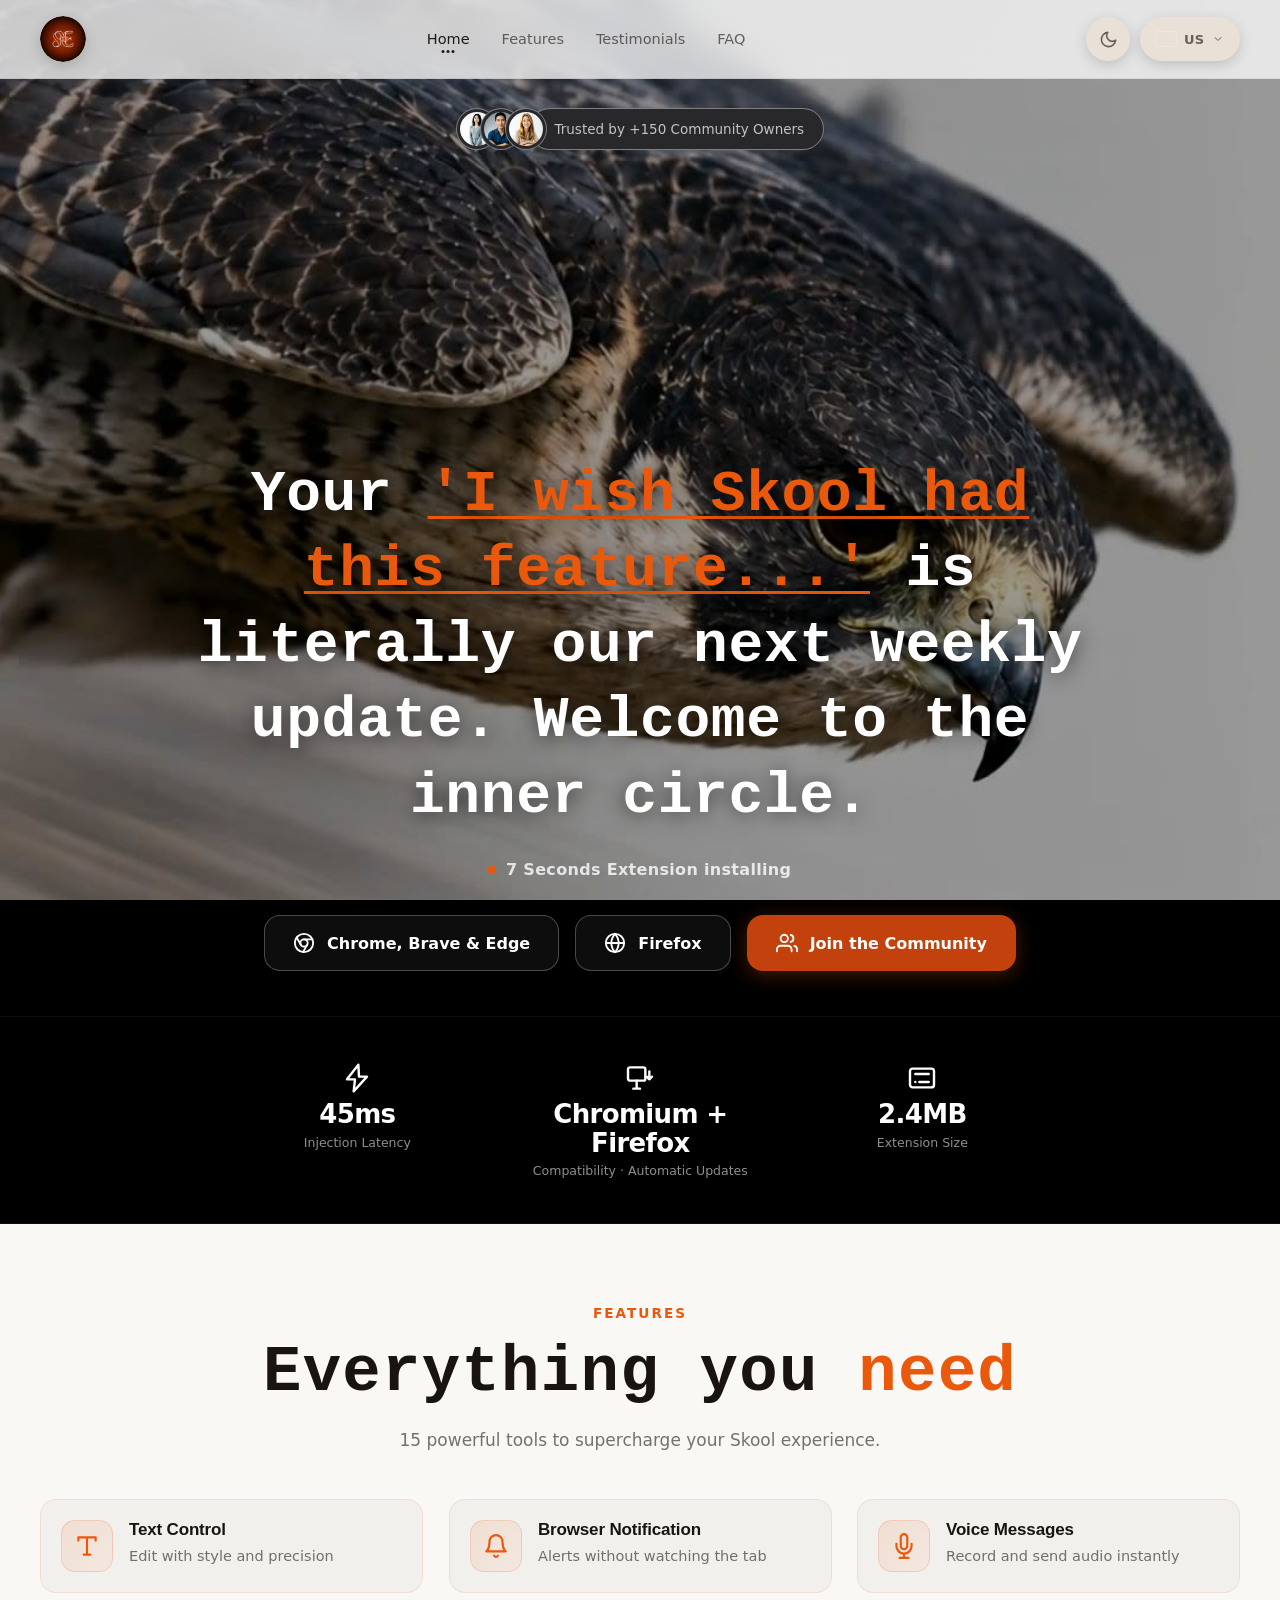
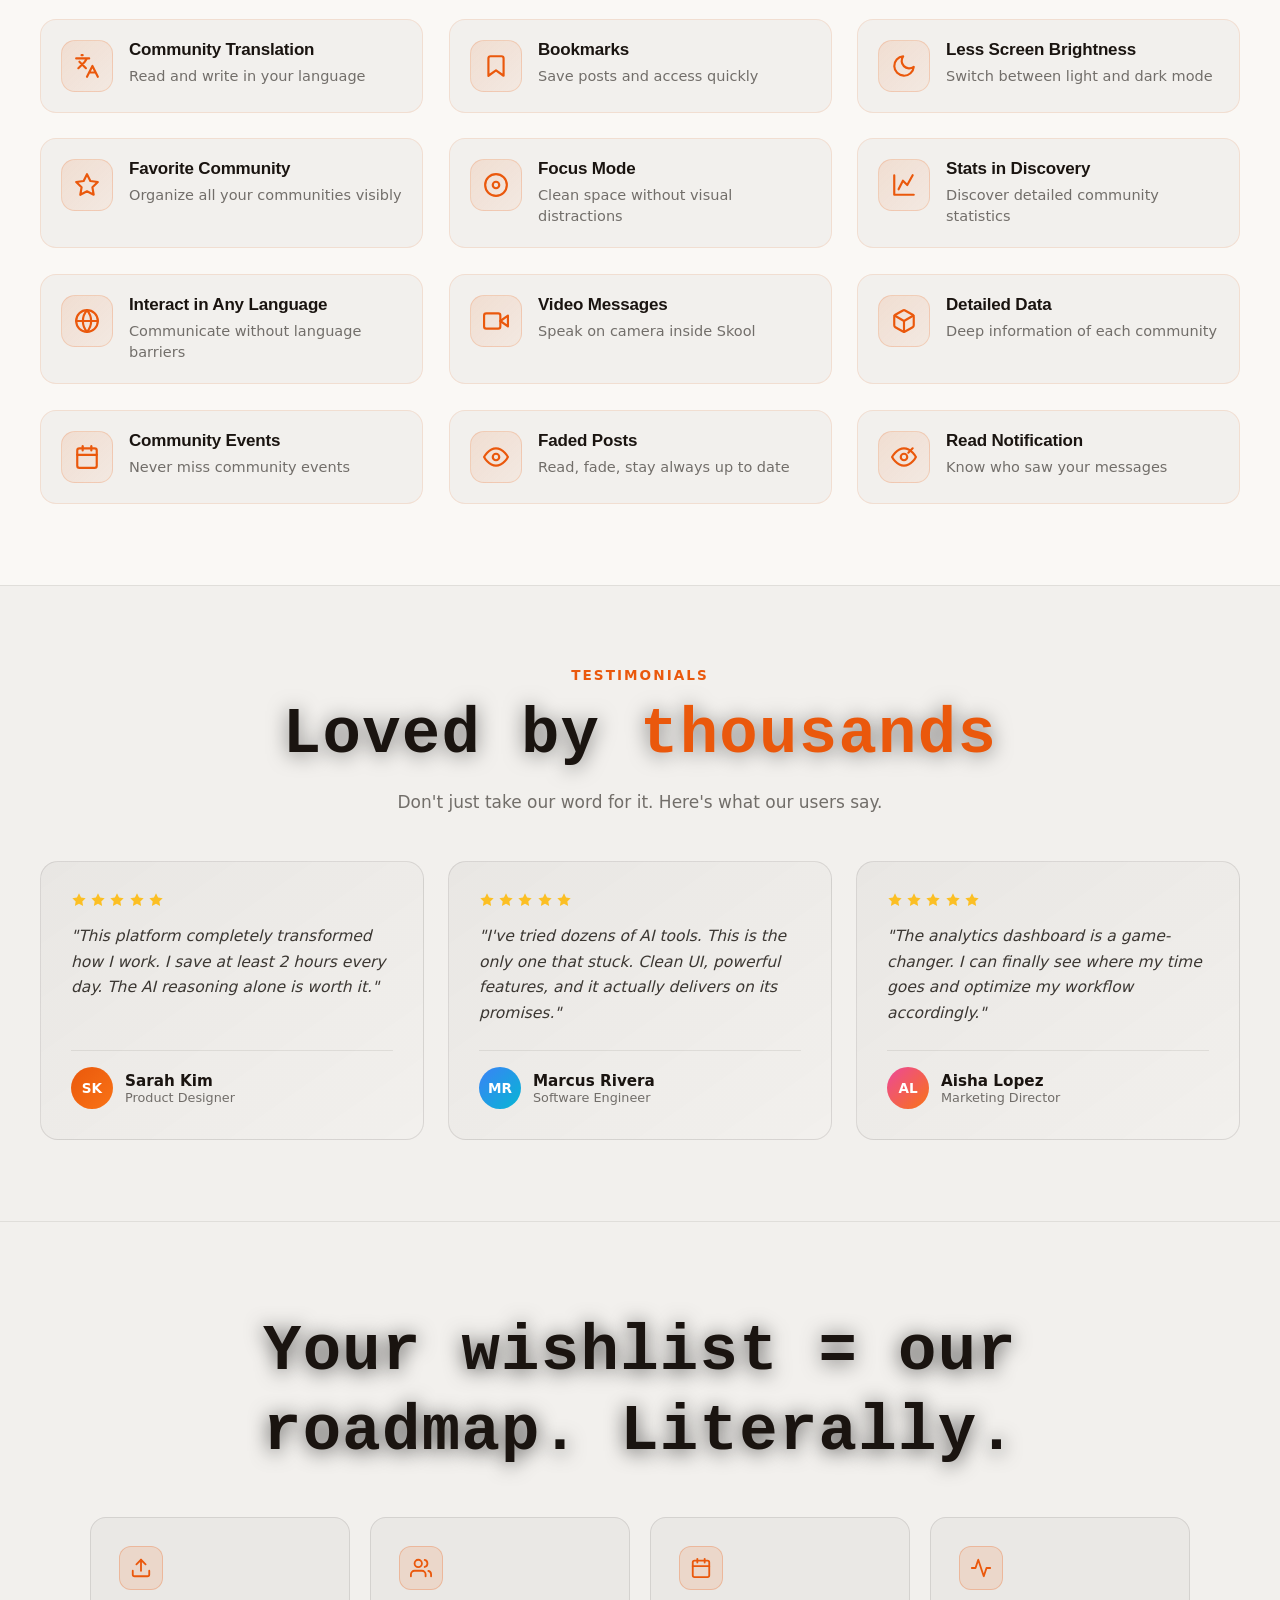
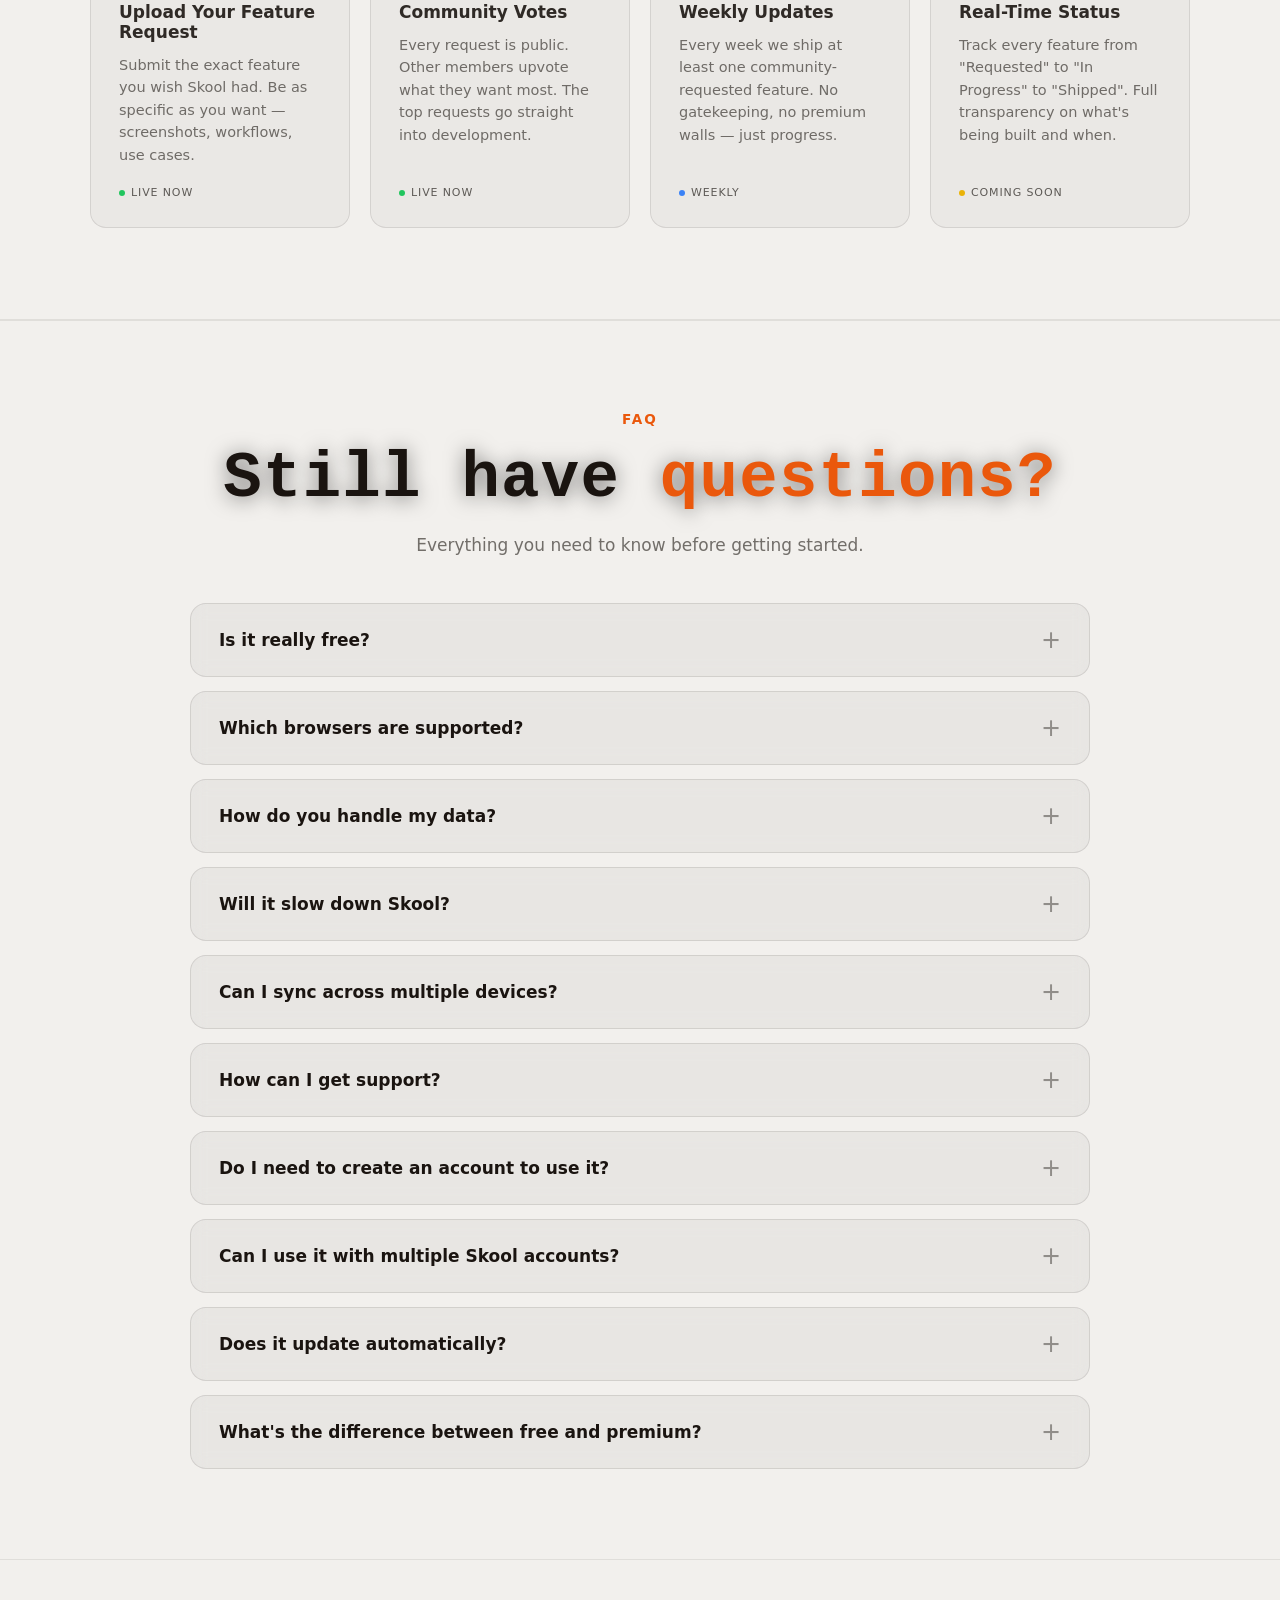
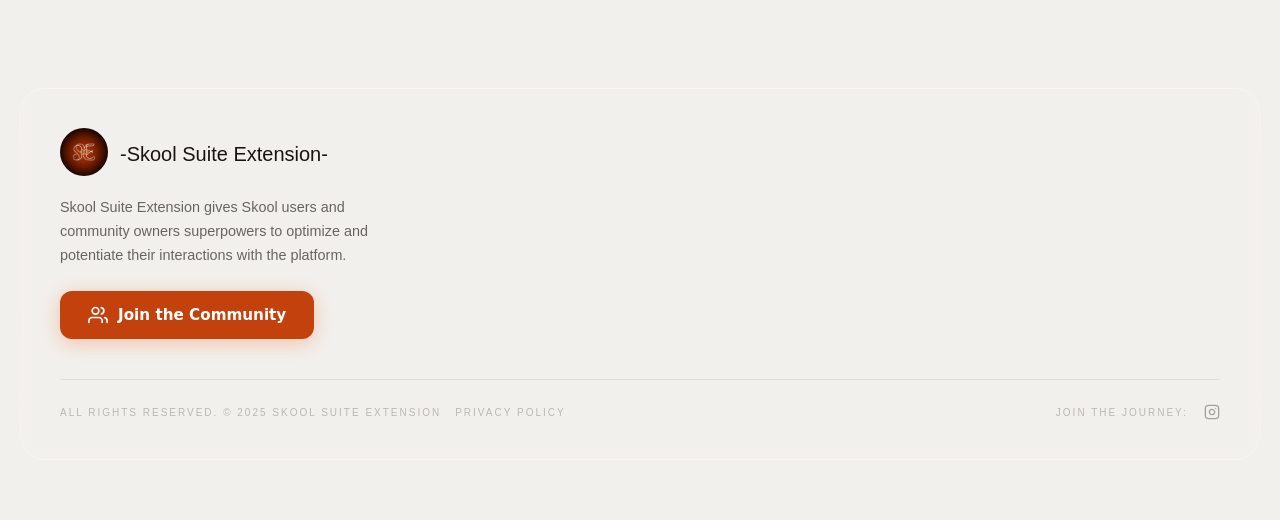
==== commit 1dfa4a69: "Fix accessibility: color contrast and video captions - .join-community-btn: darken background from -" ====
--- a/index.html
+++ b/index.html
@@ -28,12 +28,12 @@
 
 <link rel="preload" href="media/poster.jpg" as="image" fetchpriority="high">
 
-<style>:root{--bg:#000000;--text:#ffffff;--trust-bg:#28282a;--trust-border:rgba(255, 255, 255, 0.4);--trust-text:#c4c2c3;--zone-bg:rgba(10, 12, 20, 0.95);--zone-border:rgba(255, 255, 255, 0.05);--zone-heading:#ffffff;--zone-text:rgba(255, 255, 255, 0.85);--zone-text-muted:rgba(255, 255, 255, 0.55);--zone-text-faint:rgba(255, 255, 255, 0.4);--zone-card-bg:rgba(255, 255, 255, 0.03);--zone-card-bg-alt:rgba(255, 255, 255, 0.04);--zone-card-bg-hover:rgba(255, 255, 255, 0.06);--zone-card-border:rgba(255, 255, 255, 0.08);--zone-footer-muted:rgba(255, 255, 255, 0.6);--zone-footer-faint:rgba(255, 255, 255, 0.5);color-scheme:dark}:root[data-theme=light]{--zone-bg:rgba(250, 248, 245, 0.97);--zone-border:rgba(20, 15, 10, 0.08);--zone-heading:#1a1410;--zone-text:rgba(20, 15, 10, 0.82);--zone-text-muted:rgba(20, 15, 10, 0.58);--zone-text-faint:rgba(20, 15, 10, 0.42);--zone-card-bg:rgba(20, 15, 10, 0.03);--zone-card-bg-alt:rgba(20, 15, 10, 0.04);--zone-card-bg-hover:rgba(20, 15, 10, 0.06);--zone-card-border:rgba(20, 15, 10, 0.1);--zone-footer-muted:rgba(20, 15, 10, 0.62);--zone-footer-faint:rgba(20, 15, 10, 0.5);color-scheme:light}*,::after,::before{margin:0;padding:0;box-sizing:border-box}html{scroll-behavior:smooth}body,html{background:var(--bg);color:var(--text);font-family:var(--font-sans);-webkit-font-smoothing:antialiased;-moz-osx-font-smoothing:grayscale;text-rendering:optimizeLegibility}body{overflow-x:hidden}.bg{position:fixed;inset:0;overflow:hidden;background:#000;z-index:0}.bg-video{position:absolute;inset:0;width:100%;height:100%;object-fit:cover;pointer-events:none}.bg-overlay{position:absolute;inset:0;background:rgba(0,0,0,.4)}section{position:relative;z-index:1}.home{min-height:100vh;min-height:100dvh;display:flex;flex-direction:column;align-items:center;justify-content:center;padding:clamp(100px,12vh,140px) clamp(14px,3vw,32px) clamp(40px,5vh,60px);text-align:center}.hero-content{max-width:1100px;width:100%}.trust-row{display:inline-flex;align-items:center;margin-bottom:clamp(16px,2.5vh,26px);--trust-size:clamp(36px, 4.5vw, 42px)}.avatar-ring{width:var(--trust-size);height:var(--trust-size);border-radius:50%;background:var(--trust-bg);border:1px solid var(--trust-border);padding:3px;display:grid;place-items:center;flex-shrink:0;transition:transform .35s;overflow:hidden}.avatar-ring .inner{width:100%;height:100%;border-radius:50%;background:#fff;overflow:hidden;display:grid;place-items:center}.avatar-ring .inner img{width:100%;height:100%;object-fit:cover;display:block}.avatar-ring.a1{z-index:1}.avatar-ring.a2{z-index:2;margin-left:calc(var(--trust-size) * -.42)}.avatar-ring.a3{z-index:4;margin-left:calc(var(--trust-size) * -.42)}.avatar-ring.a1:hover{transform:translateY(-2px)}.avatar-ring.a2:hover{transform:translateY(-4px)}.avatar-ring.a3:hover{transform:translateY(-2px)}.trust-pill{height:var(--trust-size);background:var(--trust-bg);border:1px solid var(--trust-border);border-radius:999px;margin-left:calc(var(--trust-size) * -.42);padding-left:calc(var(--trust-size) * .58);padding-right:calc(var(--trust-size) * .45);display:flex;align-items:center;z-index:3;flex-shrink:0}.trust-pill span{font-family:var(--font-sans);font-weight:500;font-size:clamp(12px, 1.4vw, 13.5px);color:var(--trust-text);white-space:nowrap}.headline{font-family:var(--font-headline);font-weight:900;color:#fff;font-size:clamp(56px, 11vw, 140px);letter-spacing:-.03em;line-height:.95;white-space:nowrap;overflow:hidden;margin-bottom:clamp(14px,2vh,22px)}.headline .line{display:block;opacity:0;transform:translateY(14px)}.headline.anim .line{animation:.85s cubic-bezier(.22,1,.36,1) forwards headlineFade}.headline.anim .line:first-child{animation-delay:.12s}.headline.anim .line:nth-child(2){animation-delay:.3s}.subhead{font-family:var(--font-caption);font-weight:700;font-size:clamp(28px, 4.8vw, 58px);color:#fff;opacity:1;line-height:1.3;max-width:min(900px,95%);margin:0 auto clamp(20px,2.8vh,30px);letter-spacing:.01em;text-shadow:0 2px 20px rgba(0,0,0,.6)}.subhead .accent{color:var(--accent);text-decoration:underline;text-decoration-thickness:3px;text-underline-offset:6px}.install-status{font-family:var(--font-sans);font-weight:600;font-size:clamp(14px, 1.5vw, 16px);color:rgba(255,255,255,.8);display:inline-flex;align-items:center;gap:10px;margin-bottom:28px;letter-spacing:.02em}.status-dot{position:relative;width:8px;height:8px;background-color:var(--accent);border-radius:50%}.status-dot::after{content:'';position:absolute;inset:0;border-radius:50%;background-color:var(--accent);animation:1.5s ease-in-out infinite pulseDot;will-change:transform,opacity}@keyframes pulseDot{0%{opacity:.5;transform:scale(1)}100%{opacity:0;transform:scale(3.2)}}.install-buttons{display:flex;flex-wrap:wrap;justify-content:center;align-items:center;gap:16px;margin-top:8px}.install-btn{display:inline-flex;align-items:center;gap:12px;padding:16px 28px;border-radius:16px;font-family:var(--font-sans);font-weight:700;font-size:clamp(14px, 1.4vw, 16px);text-decoration:none;cursor:pointer;transition:.3s;border:1.5px solid rgba(255,255,255,.25);background:rgba(255,255,255,.05);color:#fff;position:relative;backdrop-filter:blur(6px);-webkit-backdrop-filter:blur(6px)}.install-btn svg{width:22px;height:22px;flex-shrink:0;color:#fff}.install-btn .btn-text{color:#fff;font-weight:700}.install-btn:hover{background:rgba(255,255,255,.12);border-color:rgba(255,255,255,.5);transform:translateY(-3px);box-shadow:0 12px 32px rgba(255,255,255,.1)}.install-buttons .join-community-btn{padding:16px 28px;border:1.5px solid transparent;border-radius:16px;font-size:clamp(14px, 1.4vw, 16px);font-weight:700;gap:12px}.install-buttons .join-community-btn svg{width:22px;height:22px}.stats-row{position:relative;z-index:1;padding:clamp(40px,5vh,70px) clamp(14px,3vw,32px);background:linear-gradient(180deg,rgba(0,0,0,.6) 0,rgba(0,0,0,.85) 100%);border-top:1px solid rgba(255,255,255,.05);border-bottom:1px solid rgba(255,255,255,.05)}.stats-grid{max-width:820px;margin:0 auto;display:grid;grid-template-columns:repeat(3,1fr);gap:clamp(16px,2.5vw,28px)}.stat{display:flex;flex-direction:column;align-items:center;text-align:center;gap:6px}.stat-icon{font-family:var(--font-display);font-size:clamp(22px, 3vw, 33px);color:#fff;line-height:1}.stat-icon svg{width:clamp(24px,3vw,32px);height:clamp(24px,3vw,32px);display:block;stroke:currentColor;stroke-width:1.8;fill:none;stroke-linecap:round;stroke-linejoin:round}.stat-value{font-family:var(--font-sans);font-weight:600;font-size:clamp(18px, 2.2vw, 26px);color:#fff;letter-spacing:-.025em;font-variant-numeric:tabular-nums;line-height:1.1}.stat-label{font-family:var(--font-sans);font-size:clamp(11px, 1.2vw, 12.5px);color:var(--muted);font-weight:400}.features-detailed{padding:clamp(70px,9vh,110px) clamp(14px,3vw,32px);background:var(--zone-bg);color:var(--zone-text);position:relative;z-index:1;transition:background .3s}.features-detailed::before{content:'';position:absolute;inset:0;background:var(--zone-bg);z-index:-1}.features-detailed .section-eyebrow{color:var(--accent)}.features-detailed .section-title{color:var(--zone-heading);text-shadow:none}.features-detailed .section-subtitle{color:var(--zone-text-muted)}.features-detailed-grid{display:grid;grid-template-columns:repeat(3,1fr);gap:clamp(18px,2vw,28px)}@media (max-width:900px){.features-detailed-grid{grid-template-columns:repeat(2,1fr)}}@media (max-width:500px){.features-detailed-grid{grid-template-columns:1fr}}.feature-detail-card{display:flex;align-items:flex-start;gap:16px;padding:20px;background:var(--zone-card-bg);border:1px solid rgba(234,88,12,.12);border-radius:16px;transition:.3s}.feature-detail-card:hover{background:var(--zone-card-bg-hover);border-color:rgba(234,88,12,.3);transform:translateY(-3px);box-shadow:0 12px 28px rgba(234,88,12,.12)}.feature-detail-icon{flex-shrink:0;width:52px;height:52px;border-radius:14px;background:linear-gradient(135deg,rgba(234,88,12,.12),rgba(249,115,22,.06));border:1px solid rgba(234,88,12,.18);display:flex;align-items:center;justify-content:center}.feature-detail-icon svg{width:26px;height:26px;stroke:#ea580c;stroke-width:2;fill:none;stroke-linecap:round;stroke-linejoin:round}.feature-detail-content{flex:1;min-width:0}.feature-detail-title{font-family:var(--font-headline);font-weight:800;font-size:clamp(15px, 1.4vw, 17px);color:var(--zone-heading);margin-bottom:6px;letter-spacing:-.01em;line-height:1.2}.feature-detail-desc{font-size:clamp(13px, 1.2vw, 14.5px);line-height:1.45;color:var(--zone-text-muted);font-weight:500}.testimonials{padding:clamp(70px,9vh,110px) clamp(14px,3vw,32px);background:var(--zone-bg);border-top:1px solid var(--zone-border)}.section-container{max-width:1200px;margin:0 auto}.section-header{text-align:center;margin-bottom:clamp(40px,5vh,60px)}.section-eyebrow{font-family:var(--font-sans);font-size:.85rem;font-weight:600;color:var(--accent);text-transform:uppercase;letter-spacing:.15em;margin-bottom:1rem}.section-title{font-family:var(--font-caption);font-weight:700;font-size:clamp(32px, 5.5vw, 64px);letter-spacing:.02em;line-height:1.15;margin-bottom:1rem}.section-title .accent{color:var(--accent)}.faq-section .section-title,.testimonials .section-title{color:var(--zone-heading);text-shadow:0 2px 20px rgba(0,0,0,.5)}.roadmap-heading{font-family:var(--font-caption);font-weight:700;font-size:clamp(32px, 5.5vw, 64px);color:var(--zone-heading);opacity:.95;text-align:center;margin-bottom:clamp(40px,5vh,60px);letter-spacing:.02em;line-height:1.25;text-shadow:0 2px 20px rgba(0,0,0,.7)}.section-subtitle{font-family:var(--font-sans);font-size:clamp(14px, 1.5vw, 17px);line-height:1.6}.faq-section .section-subtitle,.testimonials .section-subtitle{color:var(--zone-text-muted)}.testimonials-grid{display:grid;grid-template-columns:repeat(3,1fr);gap:clamp(16px,2vw,24px)}.testimonial-card{background:linear-gradient(145deg,var(--zone-card-bg-alt),transparent);border:1px solid var(--zone-card-border);border-radius:18px;padding:clamp(22px,2.5vw,30px);transition:.35s;display:flex;flex-direction:column}.testimonial-card:hover{border-color:rgba(234,88,12,.35);transform:translateY(-4px);background:linear-gradient(145deg,rgba(234,88,12,.06),var(--zone-card-bg))}.testimonial-stars{display:flex;gap:.2rem;margin-bottom:1rem}.testimonial-stars svg{width:16px;height:16px;color:#fbbf24}.testimonial-card blockquote{font-size:clamp(14px, 1.4vw, 15.5px);line-height:1.65;color:var(--zone-text);margin-bottom:1.5rem;flex:1;font-style:italic}.testimonial-author{display:flex;align-items:center;gap:.75rem;padding-top:1rem;border-top:1px solid var(--zone-border)}.testimonial-avatar{width:42px;height:42px;border-radius:50%;background:linear-gradient(135deg,var(--accent),#f97316);display:flex;align-items:center;justify-content:center;font-weight:700;font-size:.85rem;color:#fff;flex-shrink:0}.testimonial-author .name{font-weight:600;font-size:.95rem;color:var(--zone-heading)}.testimonial-author .role{font-size:.8rem;color:var(--zone-text-muted)}.roadmap-section{position:relative;z-index:1;padding:clamp(80px,10vh,120px) clamp(16px,3vw,32px);background:var(--zone-bg);border-top:1px solid var(--zone-border);border-bottom:1px solid var(--zone-border)}.roadmap-container{max-width:1100px;margin:0 auto}.roadmap-grid{display:grid;grid-template-columns:repeat(auto-fit,minmax(260px,1fr));gap:20px}.roadmap-card{background:var(--zone-card-bg);border:1px solid var(--zone-card-border);border-radius:16px;padding:clamp(20px,2.5vw,28px);transition:.3s;display:flex;flex-direction:column;gap:12px}.roadmap-card:hover{border-color:rgba(234,88,12,.3);background:var(--zone-card-bg-hover);transform:translateY(-3px)}.roadmap-card-icon{width:44px;height:44px;border-radius:12px;background:rgba(234,88,12,.12);border:1px solid rgba(234,88,12,.25);display:flex;align-items:center;justify-content:center;flex-shrink:0}.roadmap-card-icon svg{width:22px;height:22px;color:var(--accent)}.roadmap-card-title{font-family:var(--font-sans);font-weight:600;font-size:clamp(15px, 1.4vw, 17px);color:var(--zone-heading);opacity:.9}.roadmap-card-desc{font-family:var(--font-sans);font-size:clamp(13px, 1.2vw, 14.5px);color:var(--zone-text-muted);line-height:1.55}.roadmap-card-tag{display:inline-flex;align-items:center;gap:6px;font-size:11px;font-weight:500;color:var(--zone-text-faint);text-transform:uppercase;letter-spacing:.08em;margin-top:auto;padding-top:8px}.roadmap-card-tag .dot{width:6px;height:6px;border-radius:50%;background:var(--accent)}.roadmap-card-tag .dot.green{background:#22c55e}.roadmap-card-tag .dot.blue{background:#3b82f6}.roadmap-card-tag .dot.yellow{background:#eab308}.faq-section{position:relative;z-index:1;padding:clamp(80px,10vh,120px) clamp(16px,3vw,32px);background:var(--zone-bg);border-top:1px solid var(--zone-border)}.faq-section-container{max-width:900px;margin:0 auto}.faq-section-header{text-align:center;margin-bottom:clamp(40px,5vh,60px)}.faq-section-label{font-family:var(--font-sans);font-size:.85rem;font-weight:600;color:var(--accent);text-transform:uppercase;letter-spacing:.15em;margin-bottom:1rem}.faq-section-subtitle{font-size:clamp(14px, 1.4vw, 17px);color:var(--zone-text-muted);max-width:500px;margin:0 auto;line-height:1.5}.faq-section-list{display:flex;flex-direction:column;gap:14px}.faq-section-item{background:var(--zone-card-bg-alt);border:1px solid var(--zone-card-border);border-radius:16px;overflow:hidden;transition:.3s;backdrop-filter:blur(8px);-webkit-backdrop-filter:blur(8px)}.faq-section-item:hover{border-color:rgba(234,88,12,.25);background:var(--zone-card-bg-hover)}.faq-section-item.open{border-color:rgba(234,88,12,.35);background:rgba(234,88,12,.04)}.faq-section-question{width:100%;padding:clamp(18px,2.2vw,24px) clamp(20px,2.5vw,28px);background:0 0;border:none;color:var(--zone-heading);font-size:clamp(15px, 1.5vw, 17px);font-weight:600;text-align:left;cursor:pointer;display:flex;justify-content:space-between;align-items:center;font-family:var(--font-sans);gap:1rem}.faq-section-question .icon{font-size:1.5rem;color:var(--zone-text-faint);transition:transform .35s;flex-shrink:0;font-weight:300;line-height:1}.faq-section-item.open .faq-section-question .icon{transform:rotate(45deg)}.faq-section-answer{max-height:0;overflow:hidden;transition:max-height .45s}.faq-section-answer.open{max-height:400px}.faq-section-answer-inner{padding:0 clamp(20px,2.5vw,28px) clamp(18px,2vw,24px);color:var(--zone-text-muted);font-size:clamp(14px, 1.3vw, 15.5px);line-height:1.7}.liquid-footer-wrapper{position:relative;z-index:1;padding:128px 20px 60px;font-family:'Helvetica Regular',Inter,sans-serif;background:var(--zone-bg);border-top:1px solid var(--zone-border)}@media (max-width:768px){.liquid-footer-wrapper{padding:200px 16px 40px}}.liquid-footer{border-radius:24px;padding:40px;color:var(--zone-footer-muted)}@media (max-width:768px){.liquid-footer{padding:24px}}.footer-top-grid{display:grid;grid-template-columns:1fr;gap:40px;margin-bottom:40px}.footer-brand-col{grid-column:span 12}@media (min-width:768px){.footer-top-grid{grid-template-columns:repeat(12,1fr);gap:48px}.footer-brand-col{grid-column:span 5}}.footer-brand-logo{display:flex;align-items:center;gap:12px;margin-bottom:16px}.footer-brand-logo img{width:48px;height:48px;border-radius:50%;object-fit:cover}.footer-brand-logo span{font-size:1.25rem;font-weight:500;color:var(--zone-heading)}.footer-brand-desc{font-size:.9rem;line-height:1.65;max-width:320px;color:var(--zone-footer-muted);margin-bottom:24px}.join-community-btn{display:inline-flex;align-items:center;gap:10px;padding:14px 28px;background:var(--accent);color:#fff;font-family:var(--font-sans);font-weight:600;font-size:.95rem;text-decoration:none;border-radius:12px;transition:.3s;border:none;cursor:pointer;box-shadow:0 4px 20px rgba(234,88,12,.3)}.join-community-btn:hover{background:#f97316;transform:translateY(-2px);box-shadow:0 8px 30px rgba(234,88,12,.5)}.join-community-btn svg{width:20px;height:20px}.footer-links-col{grid-column:span 12}.footer-links-grid{display:grid;grid-template-columns:1fr;gap:32px}@media (min-width:640px){.footer-links-grid{grid-template-columns:repeat(2,1fr)}}.footer-link-group h4{font-size:.75rem;text-transform:uppercase;letter-spacing:.1em;color:var(--zone-heading);font-weight:500;margin-bottom:16px}.footer-link-group ul{list-style:none;display:flex;flex-direction:column;gap:8px}.footer-link-group a{font-size:.75rem;color:var(--zone-footer-muted);text-decoration:none;transition:color .2s;display:block}.footer-link-group a:hover{color:var(--zone-heading)}.footer-bottom-bar{padding-top:24px;border-top:1px solid var(--zone-border);display:flex;flex-direction:column;align-items:center;justify-content:space-between;gap:24px}@media (min-width:768px){.footer-links-col{grid-column:span 7}.footer-bottom-bar{flex-direction:row;gap:16px}}.footer-copyright{font-size:10px;text-transform:uppercase;letter-spacing:.2em;opacity:.5;color:var(--zone-footer-faint)}.footer-legal-row{display:flex;align-items:center;flex-wrap:wrap;gap:14px}.footer-privacy-link{font-size:10px;text-transform:uppercase;letter-spacing:.2em;opacity:.5;color:var(--zone-footer-faint);text-decoration:none;transition:opacity .2s,color .2s}.footer-privacy-link:hover{opacity:1;color:var(--zone-heading)}.footer-social-row{display:flex;align-items:center;gap:16px}.footer-social-label{font-size:10px;text-transform:uppercase;letter-spacing:.2em;opacity:.5;color:var(--zone-footer-faint)}.footer-social-icons{display:flex;gap:16px}.footer-social-icons a{color:var(--zone-footer-faint);opacity:.7;transition:.2s;display:flex;align-items:center;justify-content:center}.footer-social-icons a:hover{opacity:1;color:var(--zone-heading)}.footer-social-icons svg{width:16px;height:16px}@keyframes footerReveal{from{opacity:0;transform:translateY(40px)}to{opacity:1;transform:translateY(0)}}.liquid-footer.anim{animation:1s cubic-bezier(.22,1,.36,1) forwards footerReveal;animation-delay:.4s;opacity:0}@keyframes headlineFade{from{opacity:0;transform:translateY(14px)}to{opacity:1;transform:translateY(0)}}@keyframes reveal{from{opacity:0;transform:translateY(22px) scale(.98)}to{opacity:1;transform:translateY(0) scale(1)}}@keyframes revealPulse{0%{opacity:0;transform:translateY(22px) scale(.94)}60%{opacity:1;transform:translateY(-4px) scale(1.02)}100%{opacity:1;transform:translateY(0) scale(1)}}.anim{opacity:0;transform:translateY(22px) scale(.98)}.anim.visible{animation:.85s cubic-bezier(.22,1,.36,1) forwards reveal;animation-delay:var(--d, 0s)}.anim.pulse{animation:.9s cubic-bezier(.22,1,.36,1) forwards revealPulse;animation-delay:var(--d, 0s)}@media (max-width:900px){.testimonials-grid{grid-template-columns:1fr}.stats-grid{grid-template-columns:repeat(3,1fr);gap:12px}.headline{letter-spacing:-.04em;line-height:1;font-size:clamp(40px, 11vw, 90px)}.subhead{font-size:clamp(22px, 5vw, 42px);line-height:1.35}.roadmap-heading{font-size:clamp(26px, 5.5vw, 48px)}.section-title{font-size:clamp(28px, 6vw, 52px)}.trust-row{--trust-size:34px}.trust-pill span{font-size:12px}.install-buttons{flex-direction:column;width:100%;max-width:360px;margin-left:auto;margin-right:auto}.install-btn,.install-buttons .join-community-btn{width:100%;justify-content:center}}@media (max-width:420px){.stats-grid{grid-template-columns:1fr;gap:24px}.headline{letter-spacing:-.03em;line-height:1;font-size:clamp(32px, 11vw, 70px)}.subhead{font-size:clamp(20px, 5.5vw, 36px)}.roadmap-heading{font-size:clamp(22px, 6vw, 40px)}.section-title{font-size:clamp(24px, 7vw, 42px)}}@media (prefers-reduced-motion:reduce){*,::after,::before{animation-duration:0s!important;animation-iteration-count:1!important;transition-duration:0s!important}.anim,.headline .line{opacity:1;transform:none}.headline{color:#fff}.liquid-footer.anim{opacity:1;animation:none}}</style>
+<style>:root{--bg:#000000;--text:#ffffff;--trust-bg:#28282a;--trust-border:rgba(255, 255, 255, 0.4);--trust-text:#c4c2c3;--zone-bg:rgba(10, 12, 20, 0.95);--zone-border:rgba(255, 255, 255, 0.05);--zone-heading:#ffffff;--zone-text:rgba(255, 255, 255, 0.85);--zone-text-muted:rgba(255, 255, 255, 0.55);--zone-text-faint:rgba(255, 255, 255, 0.4);--zone-tag:rgba(255, 255, 255, 0.66);--zone-card-bg:rgba(255, 255, 255, 0.03);--zone-card-bg-alt:rgba(255, 255, 255, 0.04);--zone-card-bg-hover:rgba(255, 255, 255, 0.06);--zone-card-border:rgba(255, 255, 255, 0.08);--zone-footer-muted:rgba(255, 255, 255, 0.6);--zone-footer-faint:rgba(255, 255, 255, 0.5);color-scheme:dark}:root[data-theme=light]{--zone-bg:rgba(250, 248, 245, 0.97);--zone-border:rgba(20, 15, 10, 0.08);--zone-heading:#1a1410;--zone-text:rgba(20, 15, 10, 0.82);--zone-text-muted:rgba(20, 15, 10, 0.58);--zone-text-faint:rgba(20, 15, 10, 0.42);--zone-tag:rgba(20, 15, 10, 0.66);--zone-card-bg:rgba(20, 15, 10, 0.03);--zone-card-bg-alt:rgba(20, 15, 10, 0.04);--zone-card-bg-hover:rgba(20, 15, 10, 0.06);--zone-card-border:rgba(20, 15, 10, 0.1);--zone-footer-muted:rgba(20, 15, 10, 0.62);--zone-footer-faint:rgba(20, 15, 10, 0.5);color-scheme:light}*,::after,::before{margin:0;padding:0;box-sizing:border-box}html{scroll-behavior:smooth}body,html{background:var(--bg);color:var(--text);font-family:var(--font-sans);-webkit-font-smoothing:antialiased;-moz-osx-font-smoothing:grayscale;text-rendering:optimizeLegibility}body{overflow-x:hidden}.bg{position:fixed;inset:0;overflow:hidden;background:#000;z-index:0}.bg-video{position:absolute;inset:0;width:100%;height:100%;object-fit:cover;pointer-events:none}.bg-overlay{position:absolute;inset:0;background:rgba(0,0,0,.4)}section{position:relative;z-index:1}.home{min-height:100vh;min-height:100dvh;display:flex;flex-direction:column;align-items:center;justify-content:center;padding:clamp(100px,12vh,140px) clamp(14px,3vw,32px) clamp(40px,5vh,60px);text-align:center}.hero-content{max-width:1100px;width:100%}.trust-row{display:inline-flex;align-items:center;margin-bottom:clamp(16px,2.5vh,26px);--trust-size:clamp(36px, 4.5vw, 42px)}.avatar-ring{width:var(--trust-size);height:var(--trust-size);border-radius:50%;background:var(--trust-bg);border:1px solid var(--trust-border);padding:3px;display:grid;place-items:center;flex-shrink:0;transition:transform .35s;overflow:hidden}.avatar-ring .inner{width:100%;height:100%;border-radius:50%;background:#fff;overflow:hidden;display:grid;place-items:center}.avatar-ring .inner img{width:100%;height:100%;object-fit:cover;display:block}.avatar-ring.a1{z-index:1}.avatar-ring.a2{z-index:2;margin-left:calc(var(--trust-size) * -.42)}.avatar-ring.a3{z-index:4;margin-left:calc(var(--trust-size) * -.42)}.avatar-ring.a1:hover{transform:translateY(-2px)}.avatar-ring.a2:hover{transform:translateY(-4px)}.avatar-ring.a3:hover{transform:translateY(-2px)}.trust-pill{height:var(--trust-size);background:var(--trust-bg);border:1px solid var(--trust-border);border-radius:999px;margin-left:calc(var(--trust-size) * -.42);padding-left:calc(var(--trust-size) * .58);padding-right:calc(var(--trust-size) * .45);display:flex;align-items:center;z-index:3;flex-shrink:0}.trust-pill span{font-family:var(--font-sans);font-weight:500;font-size:clamp(12px, 1.4vw, 13.5px);color:var(--trust-text);white-space:nowrap}.headline{font-family:var(--font-headline);font-weight:900;color:#fff;font-size:clamp(56px, 11vw, 140px);letter-spacing:-.03em;line-height:.95;white-space:nowrap;overflow:hidden;margin-bottom:clamp(14px,2vh,22px)}.headline .line{display:block;opacity:0;transform:translateY(14px)}.headline.anim .line{animation:.85s cubic-bezier(.22,1,.36,1) forwards headlineFade}.headline.anim .line:first-child{animation-delay:.12s}.headline.anim .line:nth-child(2){animation-delay:.3s}.subhead{font-family:var(--font-caption);font-weight:700;font-size:clamp(28px, 4.8vw, 58px);color:#fff;opacity:1;line-height:1.3;max-width:min(900px,95%);margin:0 auto clamp(20px,2.8vh,30px);letter-spacing:.01em;text-shadow:0 2px 20px rgba(0,0,0,.6)}.subhead .accent{color:var(--accent);text-decoration:underline;text-decoration-thickness:3px;text-underline-offset:6px}.install-status{font-family:var(--font-sans);font-weight:600;font-size:clamp(14px, 1.5vw, 16px);color:rgba(255,255,255,.8);display:inline-flex;align-items:center;gap:10px;margin-bottom:28px;letter-spacing:.02em}.status-dot{position:relative;width:8px;height:8px;background-color:var(--accent);border-radius:50%}.status-dot::after{content:'';position:absolute;inset:0;border-radius:50%;background-color:var(--accent);animation:1.5s ease-in-out infinite pulseDot;will-change:transform,opacity}@keyframes pulseDot{0%{opacity:.5;transform:scale(1)}100%{opacity:0;transform:scale(3.2)}}.install-buttons{display:flex;flex-wrap:wrap;justify-content:center;align-items:center;gap:16px;margin-top:8px}.install-btn{display:inline-flex;align-items:center;gap:12px;padding:16px 28px;border-radius:16px;font-family:var(--font-sans);font-weight:700;font-size:clamp(14px, 1.4vw, 16px);text-decoration:none;cursor:pointer;transition:.3s;border:1.5px solid rgba(255,255,255,.25);background:rgba(255,255,255,.05);color:#fff;position:relative;backdrop-filter:blur(6px);-webkit-backdrop-filter:blur(6px)}.install-btn svg{width:22px;height:22px;flex-shrink:0;color:#fff}.install-btn .btn-text{color:#fff;font-weight:700}.install-btn:hover{background:rgba(255,255,255,.12);border-color:rgba(255,255,255,.5);transform:translateY(-3px);box-shadow:0 12px 32px rgba(255,255,255,.1)}.install-buttons .join-community-btn{padding:16px 28px;border:1.5px solid transparent;border-radius:16px;font-size:clamp(14px, 1.4vw, 16px);font-weight:700;gap:12px}.install-buttons .join-community-btn svg{width:22px;height:22px}.stats-row{position:relative;z-index:1;padding:clamp(40px,5vh,70px) clamp(14px,3vw,32px);background:linear-gradient(180deg,rgba(0,0,0,.6) 0,rgba(0,0,0,.85) 100%);border-top:1px solid rgba(255,255,255,.05);border-bottom:1px solid rgba(255,255,255,.05)}.stats-grid{max-width:820px;margin:0 auto;display:grid;grid-template-columns:repeat(3,1fr);gap:clamp(16px,2.5vw,28px)}.stat{display:flex;flex-direction:column;align-items:center;text-align:center;gap:6px}.stat-icon{font-family:var(--font-display);font-size:clamp(22px, 3vw, 33px);color:#fff;line-height:1}.stat-icon svg{width:clamp(24px,3vw,32px);height:clamp(24px,3vw,32px);display:block;stroke:currentColor;stroke-width:1.8;fill:none;stroke-linecap:round;stroke-linejoin:round}.stat-value{font-family:var(--font-sans);font-weight:600;font-size:clamp(18px, 2.2vw, 26px);color:#fff;letter-spacing:-.025em;font-variant-numeric:tabular-nums;line-height:1.1}.stat-label{font-family:var(--font-sans);font-size:clamp(11px, 1.2vw, 12.5px);color:var(--muted);font-weight:400}.features-detailed{padding:clamp(70px,9vh,110px) clamp(14px,3vw,32px);background:var(--zone-bg);color:var(--zone-text);position:relative;z-index:1;transition:background .3s}.features-detailed::before{content:'';position:absolute;inset:0;background:var(--zone-bg);z-index:-1}.features-detailed .section-eyebrow{color:var(--accent)}.features-detailed .section-title{color:var(--zone-heading);text-shadow:none}.features-detailed .section-subtitle{color:var(--zone-text-muted)}.features-detailed-grid{display:grid;grid-template-columns:repeat(3,1fr);gap:clamp(18px,2vw,28px)}@media (max-width:900px){.features-detailed-grid{grid-template-columns:repeat(2,1fr)}}@media (max-width:500px){.features-detailed-grid{grid-template-columns:1fr}}.feature-detail-card{display:flex;align-items:flex-start;gap:16px;padding:20px;background:var(--zone-card-bg);border:1px solid rgba(234,88,12,.12);border-radius:16px;transition:.3s}.feature-detail-card:hover{background:var(--zone-card-bg-hover);border-color:rgba(234,88,12,.3);transform:translateY(-3px);box-shadow:0 12px 28px rgba(234,88,12,.12)}.feature-detail-icon{flex-shrink:0;width:52px;height:52px;border-radius:14px;background:linear-gradient(135deg,rgba(234,88,12,.12),rgba(249,115,22,.06));border:1px solid rgba(234,88,12,.18);display:flex;align-items:center;justify-content:center}.feature-detail-icon svg{width:26px;height:26px;stroke:#ea580c;stroke-width:2;fill:none;stroke-linecap:round;stroke-linejoin:round}.feature-detail-content{flex:1;min-width:0}.feature-detail-title{font-family:var(--font-headline);font-weight:800;font-size:clamp(15px, 1.4vw, 17px);color:var(--zone-heading);margin-bottom:6px;letter-spacing:-.01em;line-height:1.2}.feature-detail-desc{font-size:clamp(13px, 1.2vw, 14.5px);line-height:1.45;color:var(--zone-text-muted);font-weight:500}.testimonials{padding:clamp(70px,9vh,110px) clamp(14px,3vw,32px);background:var(--zone-bg);border-top:1px solid var(--zone-border)}.section-container{max-width:1200px;margin:0 auto}.section-header{text-align:center;margin-bottom:clamp(40px,5vh,60px)}.section-eyebrow{font-family:var(--font-sans);font-size:.85rem;font-weight:600;color:var(--accent);text-transform:uppercase;letter-spacing:.15em;margin-bottom:1rem}.section-title{font-family:var(--font-caption);font-weight:700;font-size:clamp(32px, 5.5vw, 64px);letter-spacing:.02em;line-height:1.15;margin-bottom:1rem}.section-title .accent{color:var(--accent)}.faq-section .section-title,.testimonials .section-title{color:var(--zone-heading);text-shadow:0 2px 20px rgba(0,0,0,.5)}.roadmap-heading{font-family:var(--font-caption);font-weight:700;font-size:clamp(32px, 5.5vw, 64px);color:var(--zone-heading);opacity:.95;text-align:center;margin-bottom:clamp(40px,5vh,60px);letter-spacing:.02em;line-height:1.25;text-shadow:0 2px 20px rgba(0,0,0,.7)}.section-subtitle{font-family:var(--font-sans);font-size:clamp(14px, 1.5vw, 17px);line-height:1.6}.faq-section .section-subtitle,.testimonials .section-subtitle{color:var(--zone-text-muted)}.testimonials-grid{display:grid;grid-template-columns:repeat(3,1fr);gap:clamp(16px,2vw,24px)}.testimonial-card{background:linear-gradient(145deg,var(--zone-card-bg-alt),transparent);border:1px solid var(--zone-card-border);border-radius:18px;padding:clamp(22px,2.5vw,30px);transition:.35s;display:flex;flex-direction:column}.testimonial-card:hover{border-color:rgba(234,88,12,.35);transform:translateY(-4px);background:linear-gradient(145deg,rgba(234,88,12,.06),var(--zone-card-bg))}.testimonial-stars{display:flex;gap:.2rem;margin-bottom:1rem}.testimonial-stars svg{width:16px;height:16px;color:#fbbf24}.testimonial-card blockquote{font-size:clamp(14px, 1.4vw, 15.5px);line-height:1.65;color:var(--zone-text);margin-bottom:1.5rem;flex:1;font-style:italic}.testimonial-author{display:flex;align-items:center;gap:.75rem;padding-top:1rem;border-top:1px solid var(--zone-border)}.testimonial-avatar{width:42px;height:42px;border-radius:50%;background:linear-gradient(135deg,var(--accent),#f97316);display:flex;align-items:center;justify-content:center;font-weight:700;font-size:.85rem;color:#fff;flex-shrink:0}.testimonial-author .name{font-weight:600;font-size:.95rem;color:var(--zone-heading)}.testimonial-author .role{font-size:.8rem;color:var(--zone-text-muted)}.roadmap-section{position:relative;z-index:1;padding:clamp(80px,10vh,120px) clamp(16px,3vw,32px);background:var(--zone-bg);border-top:1px solid var(--zone-border);border-bottom:1px solid var(--zone-border)}.roadmap-container{max-width:1100px;margin:0 auto}.roadmap-grid{display:grid;grid-template-columns:repeat(auto-fit,minmax(260px,1fr));gap:20px}.roadmap-card{background:var(--zone-card-bg);border:1px solid var(--zone-card-border);border-radius:16px;padding:clamp(20px,2.5vw,28px);transition:.3s;display:flex;flex-direction:column;gap:12px}.roadmap-card:hover{border-color:rgba(234,88,12,.3);background:var(--zone-card-bg-hover);transform:translateY(-3px)}.roadmap-card-icon{width:44px;height:44px;border-radius:12px;background:rgba(234,88,12,.12);border:1px solid rgba(234,88,12,.25);display:flex;align-items:center;justify-content:center;flex-shrink:0}.roadmap-card-icon svg{width:22px;height:22px;color:var(--accent)}.roadmap-card-title{font-family:var(--font-sans);font-weight:600;font-size:clamp(15px, 1.4vw, 17px);color:var(--zone-heading);opacity:.9}.roadmap-card-desc{font-family:var(--font-sans);font-size:clamp(13px, 1.2vw, 14.5px);color:var(--zone-text-muted);line-height:1.55}.roadmap-card-tag{display:inline-flex;align-items:center;gap:6px;font-size:11px;font-weight:500;color:var(--zone-tag);text-transform:uppercase;letter-spacing:.08em;margin-top:auto;padding-top:8px}.roadmap-card-tag .dot{width:6px;height:6px;border-radius:50%;background:var(--accent)}.roadmap-card-tag .dot.green{background:#22c55e}.roadmap-card-tag .dot.blue{background:#3b82f6}.roadmap-card-tag .dot.yellow{background:#eab308}.faq-section{position:relative;z-index:1;padding:clamp(80px,10vh,120px) clamp(16px,3vw,32px);background:var(--zone-bg);border-top:1px solid var(--zone-border)}.faq-section-container{max-width:900px;margin:0 auto}.faq-section-header{text-align:center;margin-bottom:clamp(40px,5vh,60px)}.faq-section-label{font-family:var(--font-sans);font-size:.85rem;font-weight:600;color:var(--accent);text-transform:uppercase;letter-spacing:.15em;margin-bottom:1rem}.faq-section-subtitle{font-size:clamp(14px, 1.4vw, 17px);color:var(--zone-text-muted);max-width:500px;margin:0 auto;line-height:1.5}.faq-section-list{display:flex;flex-direction:column;gap:14px}.faq-section-item{background:var(--zone-card-bg-alt);border:1px solid var(--zone-card-border);border-radius:16px;overflow:hidden;transition:.3s;backdrop-filter:blur(8px);-webkit-backdrop-filter:blur(8px)}.faq-section-item:hover{border-color:rgba(234,88,12,.25);background:var(--zone-card-bg-hover)}.faq-section-item.open{border-color:rgba(234,88,12,.35);background:rgba(234,88,12,.04)}.faq-section-question{width:100%;padding:clamp(18px,2.2vw,24px) clamp(20px,2.5vw,28px);background:0 0;border:none;color:var(--zone-heading);font-size:clamp(15px, 1.5vw, 17px);font-weight:600;text-align:left;cursor:pointer;display:flex;justify-content:space-between;align-items:center;font-family:var(--font-sans);gap:1rem}.faq-section-question .icon{font-size:1.5rem;color:var(--zone-text-faint);transition:transform .35s;flex-shrink:0;font-weight:300;line-height:1}.faq-section-item.open .faq-section-question .icon{transform:rotate(45deg)}.faq-section-answer{max-height:0;overflow:hidden;transition:max-height .45s}.faq-section-answer.open{max-height:400px}.faq-section-answer-inner{padding:0 clamp(20px,2.5vw,28px) clamp(18px,2vw,24px);color:var(--zone-text-muted);font-size:clamp(14px, 1.3vw, 15.5px);line-height:1.7}.liquid-footer-wrapper{position:relative;z-index:1;padding:128px 20px 60px;font-family:'Helvetica Regular',Inter,sans-serif;background:var(--zone-bg);border-top:1px solid var(--zone-border)}@media (max-width:768px){.liquid-footer-wrapper{padding:200px 16px 40px}}.liquid-footer{border-radius:24px;padding:40px;color:var(--zone-footer-muted)}@media (max-width:768px){.liquid-footer{padding:24px}}.footer-top-grid{display:grid;grid-template-columns:1fr;gap:40px;margin-bottom:40px}.footer-brand-col{grid-column:span 12}@media (min-width:768px){.footer-top-grid{grid-template-columns:repeat(12,1fr);gap:48px}.footer-brand-col{grid-column:span 5}}.footer-brand-logo{display:flex;align-items:center;gap:12px;margin-bottom:16px}.footer-brand-logo img{width:48px;height:48px;border-radius:50%;object-fit:cover}.footer-brand-logo span{font-size:1.25rem;font-weight:500;color:var(--zone-heading)}.footer-brand-desc{font-size:.9rem;line-height:1.65;max-width:320px;color:var(--zone-footer-muted);margin-bottom:24px}.join-community-btn{display:inline-flex;align-items:center;gap:10px;padding:14px 28px;background:#c2410c;color:#fff;font-family:var(--font-sans);font-weight:600;font-size:.95rem;text-decoration:none;border-radius:12px;transition:.3s;border:none;cursor:pointer;box-shadow:0 4px 20px rgba(234,88,12,.3)}.join-community-btn:hover{background:#f97316;transform:translateY(-2px);box-shadow:0 8px 30px rgba(234,88,12,.5)}.join-community-btn svg{width:20px;height:20px}.footer-links-col{grid-column:span 12}.footer-links-grid{display:grid;grid-template-columns:1fr;gap:32px}@media (min-width:640px){.footer-links-grid{grid-template-columns:repeat(2,1fr)}}.footer-link-group h4{font-size:.75rem;text-transform:uppercase;letter-spacing:.1em;color:var(--zone-heading);font-weight:500;margin-bottom:16px}.footer-link-group ul{list-style:none;display:flex;flex-direction:column;gap:8px}.footer-link-group a{font-size:.75rem;color:var(--zone-footer-muted);text-decoration:none;transition:color .2s;display:block}.footer-link-group a:hover{color:var(--zone-heading)}.footer-bottom-bar{padding-top:24px;border-top:1px solid var(--zone-border);display:flex;flex-direction:column;align-items:center;justify-content:space-between;gap:24px}@media (min-width:768px){.footer-links-col{grid-column:span 7}.footer-bottom-bar{flex-direction:row;gap:16px}}.footer-copyright{font-size:10px;text-transform:uppercase;letter-spacing:.2em;opacity:.5;color:var(--zone-footer-faint)}.footer-legal-row{display:flex;align-items:center;flex-wrap:wrap;gap:14px}.footer-privacy-link{font-size:10px;text-transform:uppercase;letter-spacing:.2em;opacity:.5;color:var(--zone-footer-faint);text-decoration:none;transition:opacity .2s,color .2s}.footer-privacy-link:hover{opacity:1;color:var(--zone-heading)}.footer-social-row{display:flex;align-items:center;gap:16px}.footer-social-label{font-size:10px;text-transform:uppercase;letter-spacing:.2em;opacity:.5;color:var(--zone-footer-faint)}.footer-social-icons{display:flex;gap:16px}.footer-social-icons a{color:var(--zone-footer-faint);opacity:.7;transition:.2s;display:flex;align-items:center;justify-content:center}.footer-social-icons a:hover{opacity:1;color:var(--zone-heading)}.footer-social-icons svg{width:16px;height:16px}@keyframes footerReveal{from{opacity:0;transform:translateY(40px)}to{opacity:1;transform:translateY(0)}}.liquid-footer.anim{animation:1s cubic-bezier(.22,1,.36,1) forwards footerReveal;animation-delay:.4s;opacity:0}@keyframes headlineFade{from{opacity:0;transform:translateY(14px)}to{opacity:1;transform:translateY(0)}}@keyframes reveal{from{opacity:0;transform:translateY(22px) scale(.98)}to{opacity:1;transform:translateY(0) scale(1)}}@keyframes revealPulse{0%{opacity:0;transform:translateY(22px) scale(.94)}60%{opacity:1;transform:translateY(-4px) scale(1.02)}100%{opacity:1;transform:translateY(0) scale(1)}}.anim{opacity:0;transform:translateY(22px) scale(.98)}.anim.visible{animation:.85s cubic-bezier(.22,1,.36,1) forwards reveal;animation-delay:var(--d, 0s)}.anim.pulse{animation:.9s cubic-bezier(.22,1,.36,1) forwards revealPulse;animation-delay:var(--d, 0s)}@media (max-width:900px){.testimonials-grid{grid-template-columns:1fr}.stats-grid{grid-template-columns:repeat(3,1fr);gap:12px}.headline{letter-spacing:-.04em;line-height:1;font-size:clamp(40px, 11vw, 90px)}.subhead{font-size:clamp(22px, 5vw, 42px);line-height:1.35}.roadmap-heading{font-size:clamp(26px, 5.5vw, 48px)}.section-title{font-size:clamp(28px, 6vw, 52px)}.trust-row{--trust-size:34px}.trust-pill span{font-size:12px}.install-buttons{flex-direction:column;width:100%;max-width:360px;margin-left:auto;margin-right:auto}.install-btn,.install-buttons .join-community-btn{width:100%;justify-content:center}}@media (max-width:420px){.stats-grid{grid-template-columns:1fr;gap:24px}.headline{letter-spacing:-.03em;line-height:1;font-size:clamp(32px, 11vw, 70px)}.subhead{font-size:clamp(20px, 5.5vw, 36px)}.roadmap-heading{font-size:clamp(22px, 6vw, 40px)}.section-title{font-size:clamp(24px, 7vw, 42px)}}@media (prefers-reduced-motion:reduce){*,::after,::before{animation-duration:0s!important;animation-iteration-count:1!important;transition-duration:0s!important}.anim,.headline .line{opacity:1;transform:none}.headline{color:#fff}.liquid-footer.anim{opacity:1;animation:none}}</style>
 </head>
 <body>
 
 <div class="bg">
-  <video class="bg-video" id="bgVideo" muted loop playsinline poster="media/poster.jpg">
+  <video class="bg-video" id="bgVideo" muted loop playsinline poster="media/poster.jpg" aria-hidden="true">
     <source src="media/background.mp4" type="video/mp4" />
   </video>
   <div class="bg-overlay"></div>
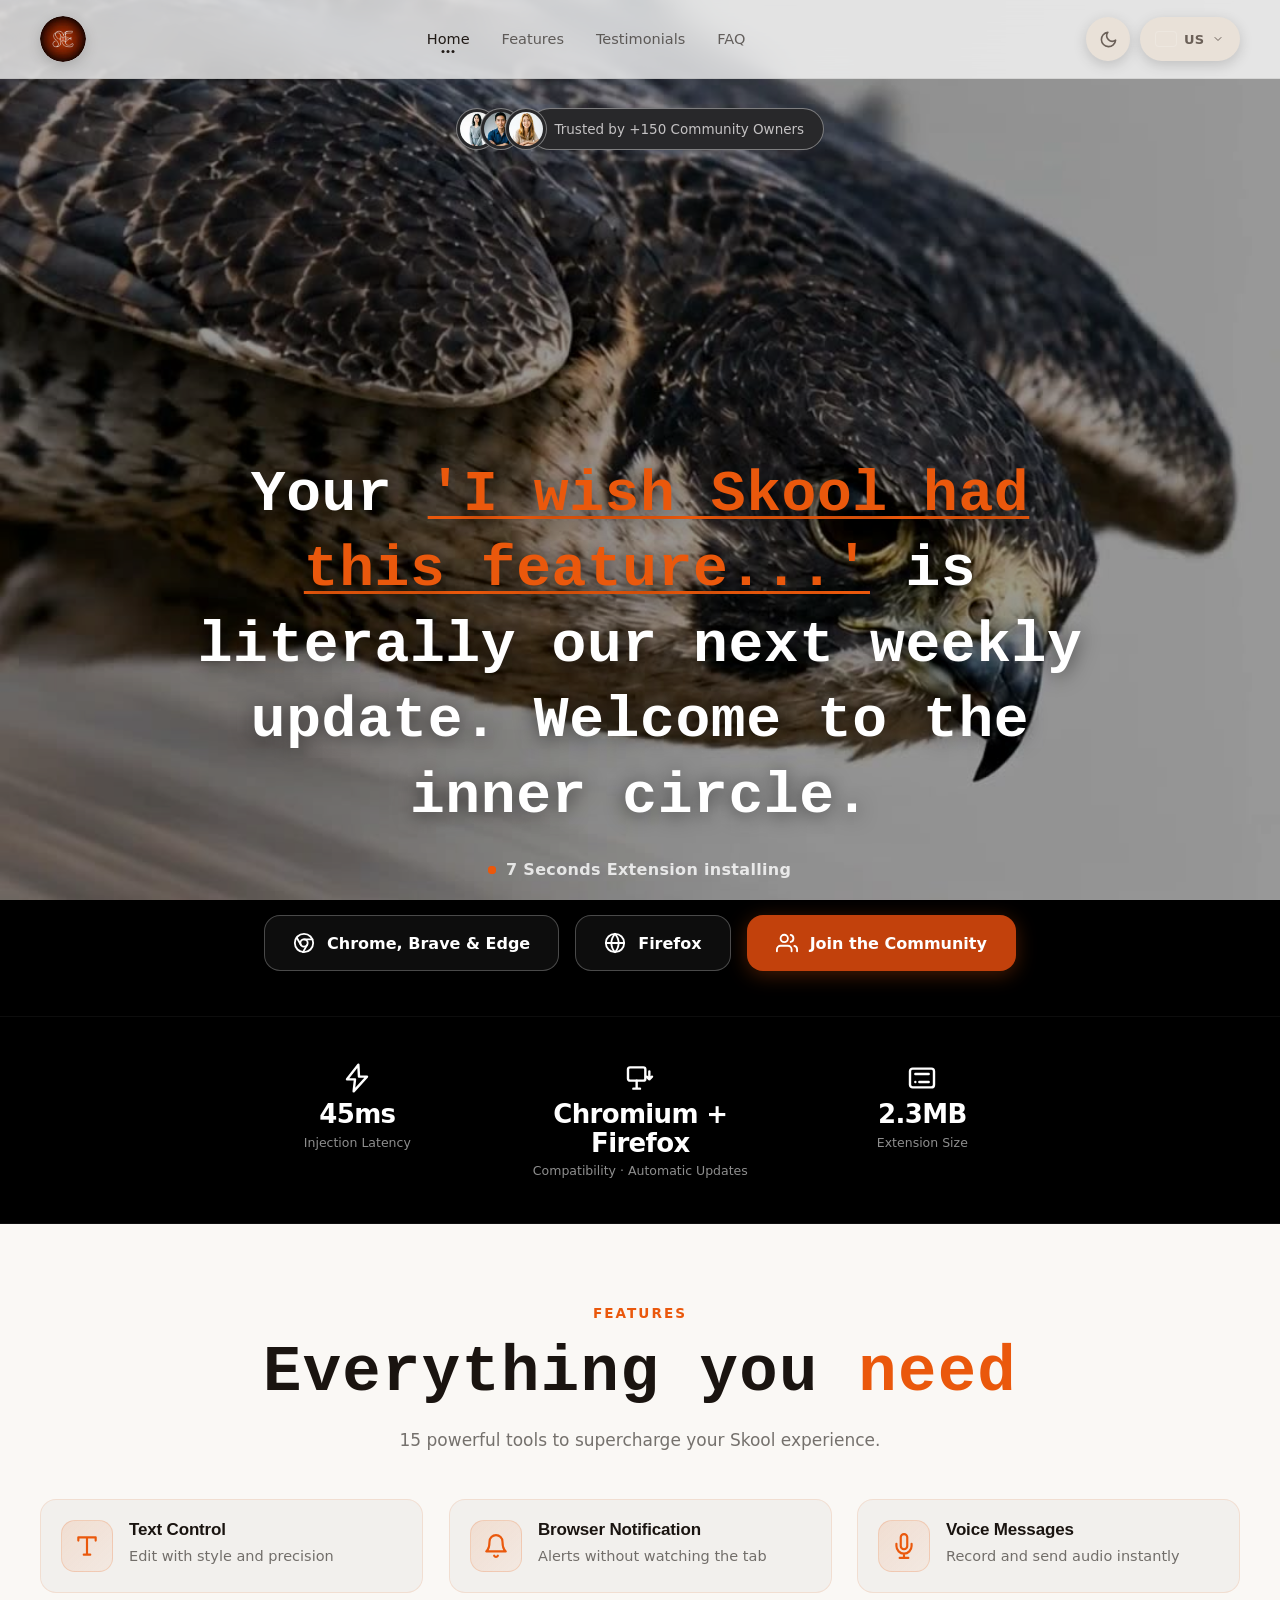
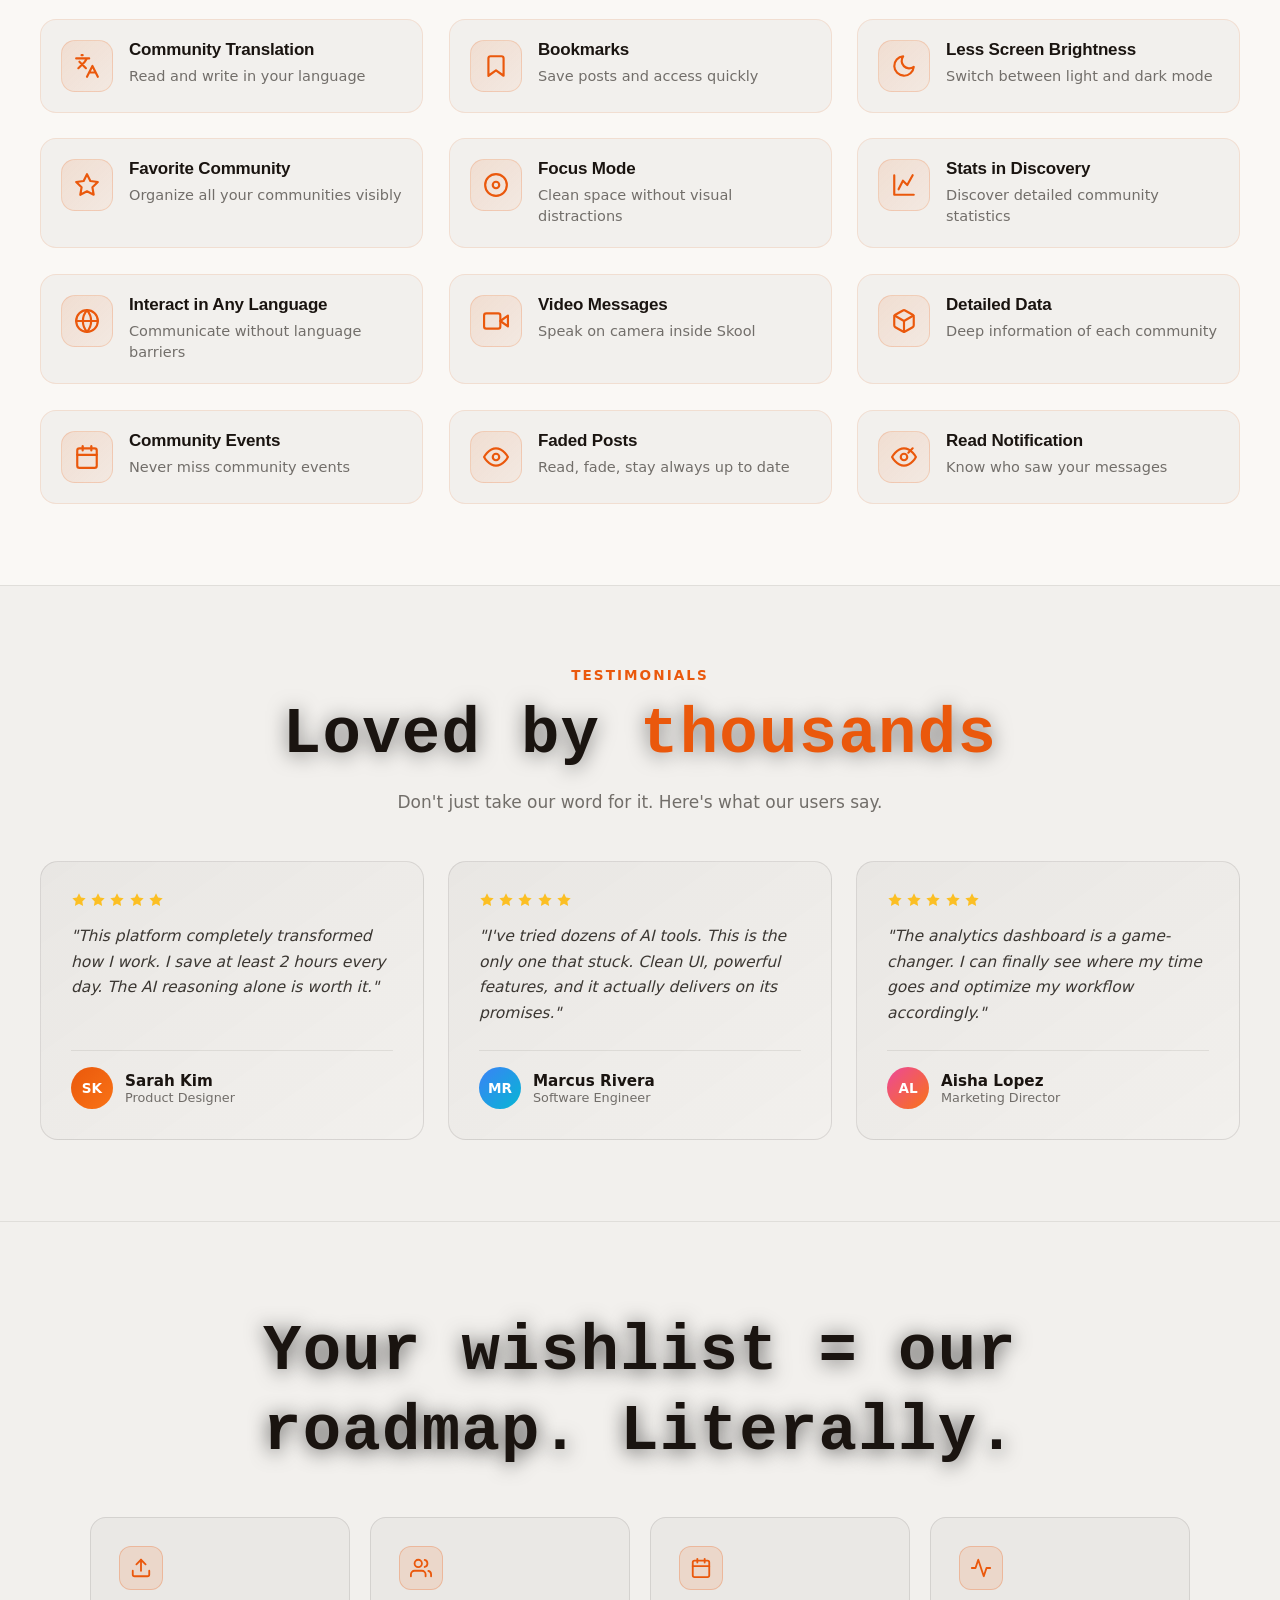
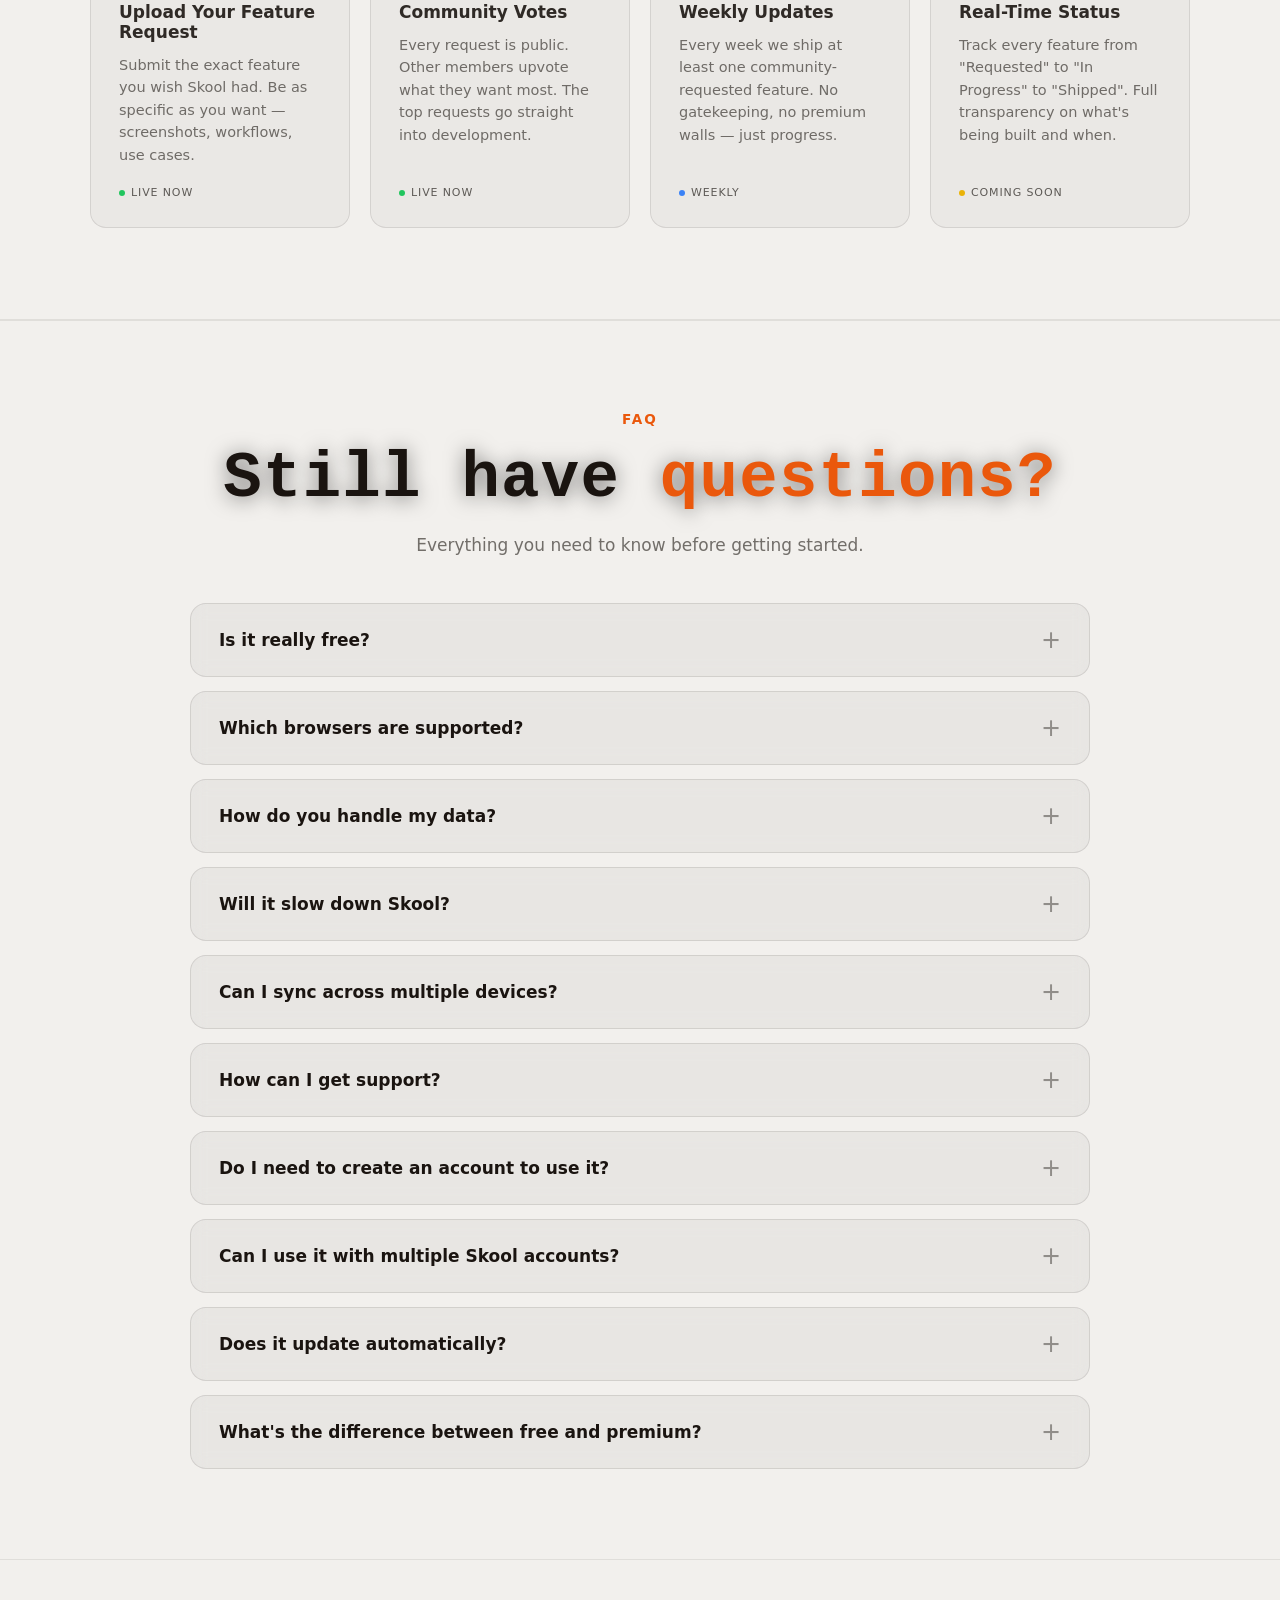
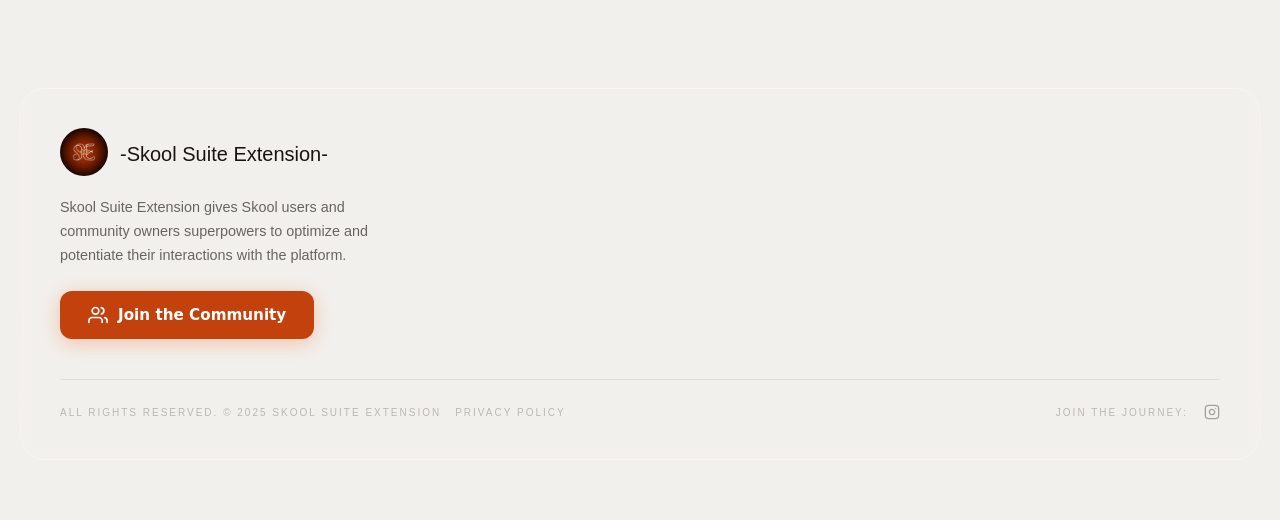
==== commit 7317f02a: "Fix ARIA: language dropdown listbox has no accessible name The trigger button (.lang-current) alread" ====
--- a/index.html
+++ b/index.html
@@ -67,7 +67,7 @@
         <span class="lang-current-label">EN</span>
         <svg class="lang-caret" viewBox="0 0 24 24" fill="none" stroke="currentColor" stroke-width="2" stroke-linecap="round" stroke-linejoin="round"><polyline points="6 9 12 15 18 9"/></svg>
       </button>
-      <ul class="lang-dropdown" role="listbox">
+      <ul class="lang-dropdown" role="listbox" aria-label="Language selector">
         <li class="lang-option" role="option" data-lang="en">
           <img class="lang-flag" loading="lazy" src="https://flagcdn.com/24x18/us.png" alt=""><span class="lang-code">US</span><span>English</span>
         </li>
@@ -725,7 +725,7 @@
       <span class="lang-current-label">English</span>
       <svg class="lang-caret" viewBox="0 0 24 24" fill="none" stroke="currentColor" stroke-width="2" stroke-linecap="round" stroke-linejoin="round"><polyline points="6 9 12 15 18 9"/></svg>
     </button>
-    <ul class="lang-dropdown" role="listbox">
+    <ul class="lang-dropdown" role="listbox" aria-label="Language selector">
       <li class="lang-option" role="option" data-lang="en">
         <img class="lang-flag" loading="lazy" src="https://flagcdn.com/24x18/us.png" alt=""><span class="lang-code">US</span><span>English</span>
       </li>
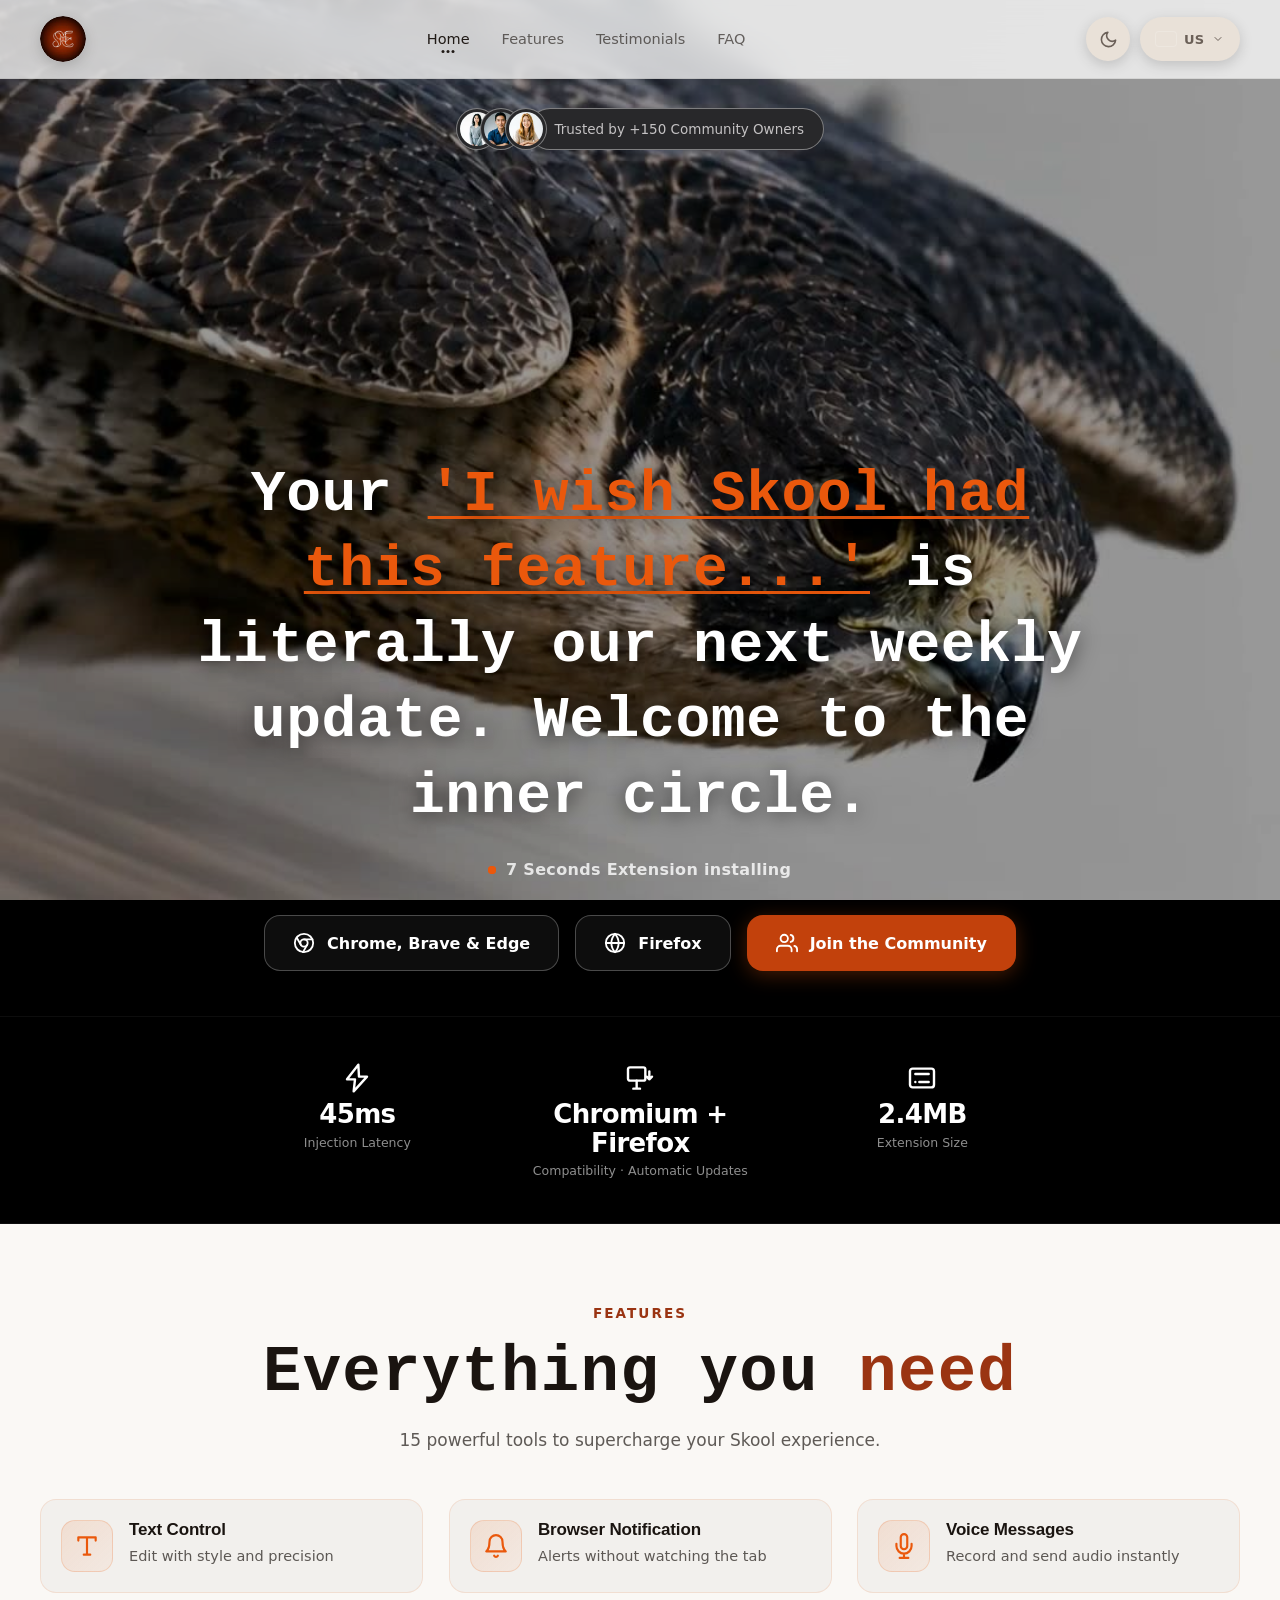
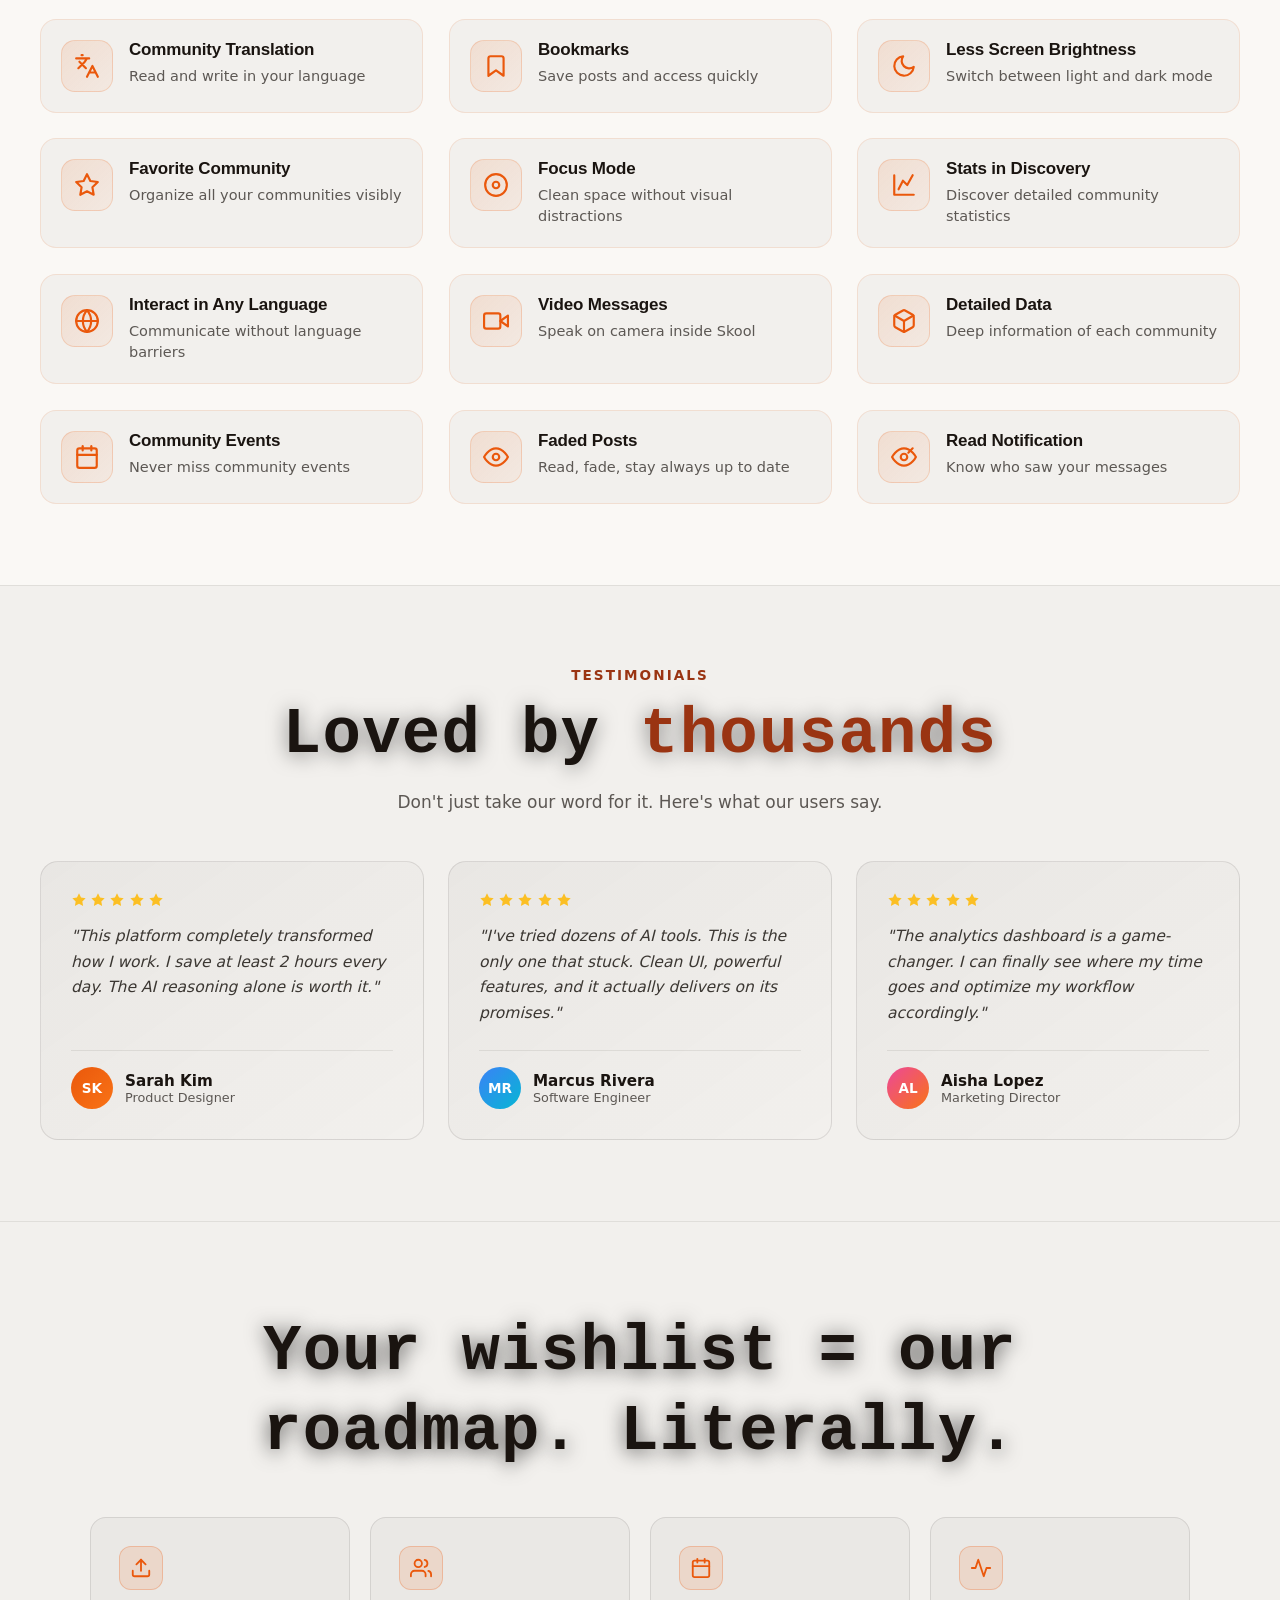
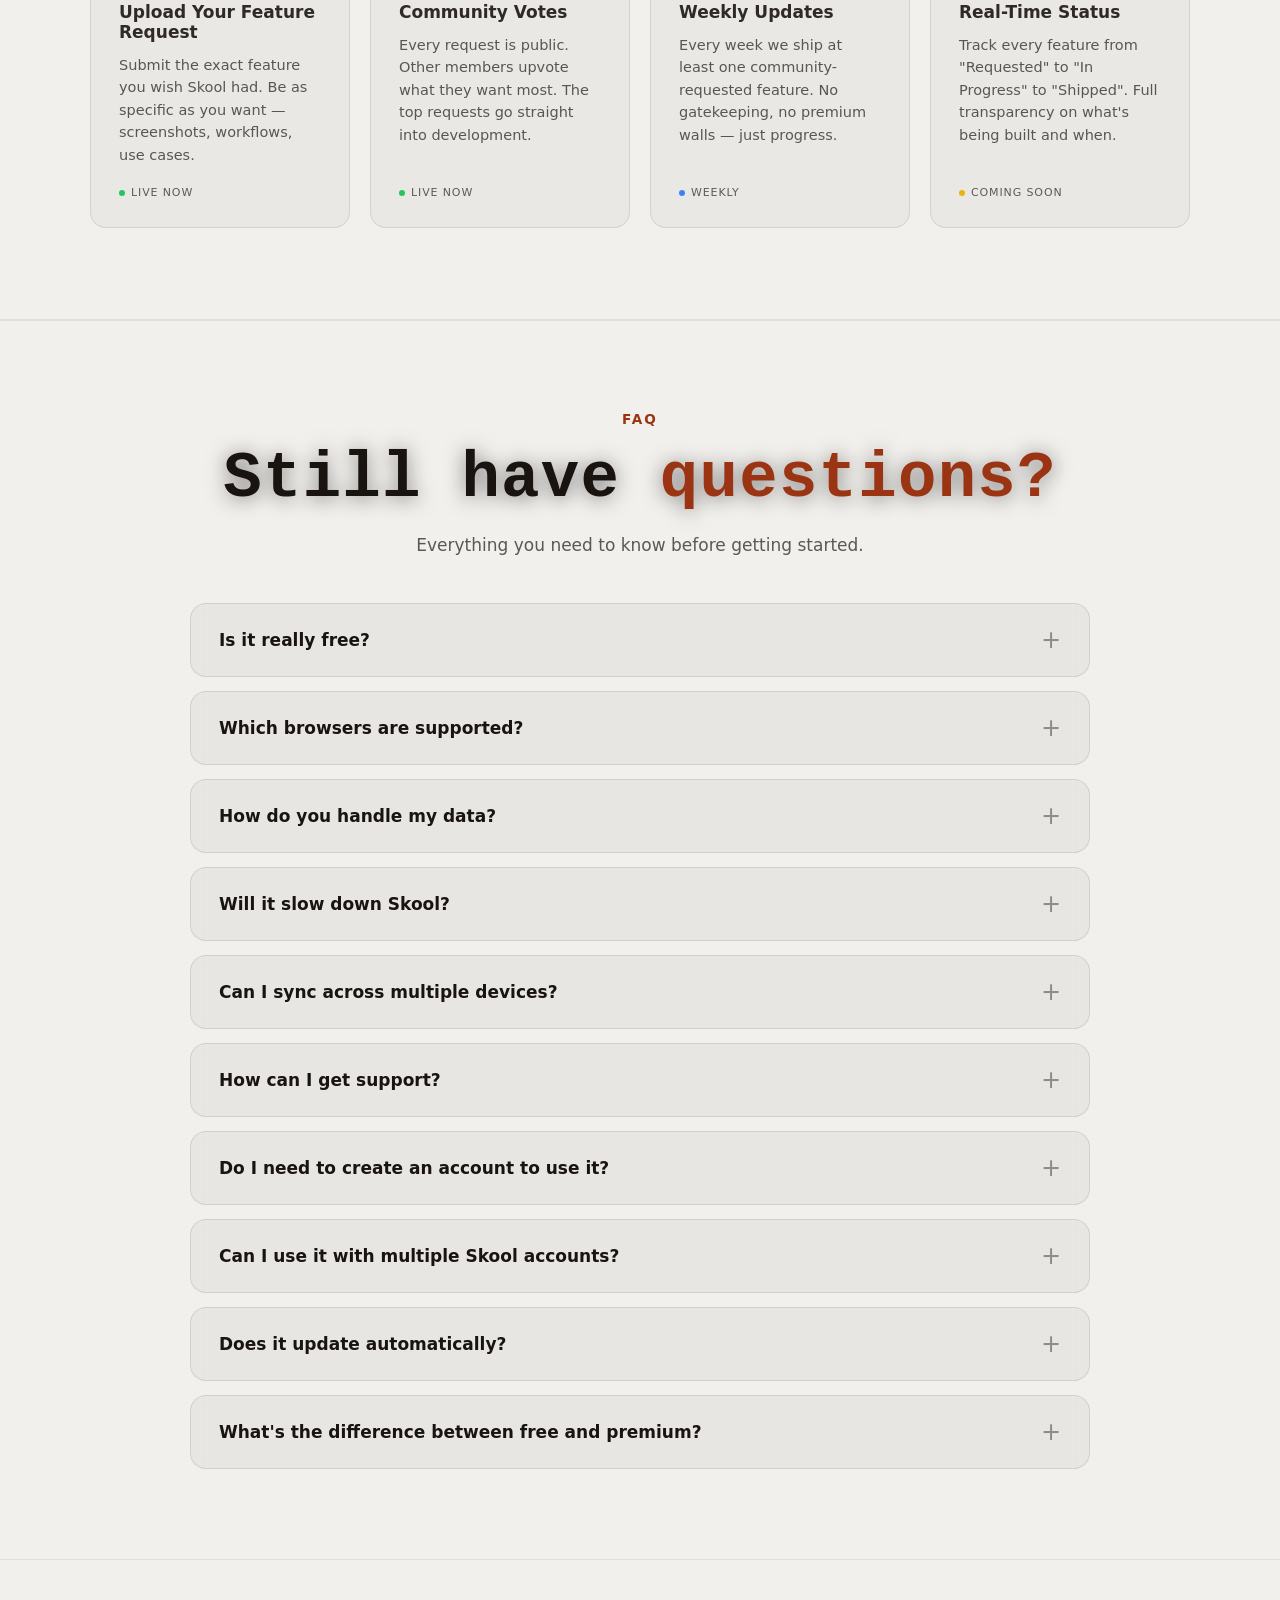
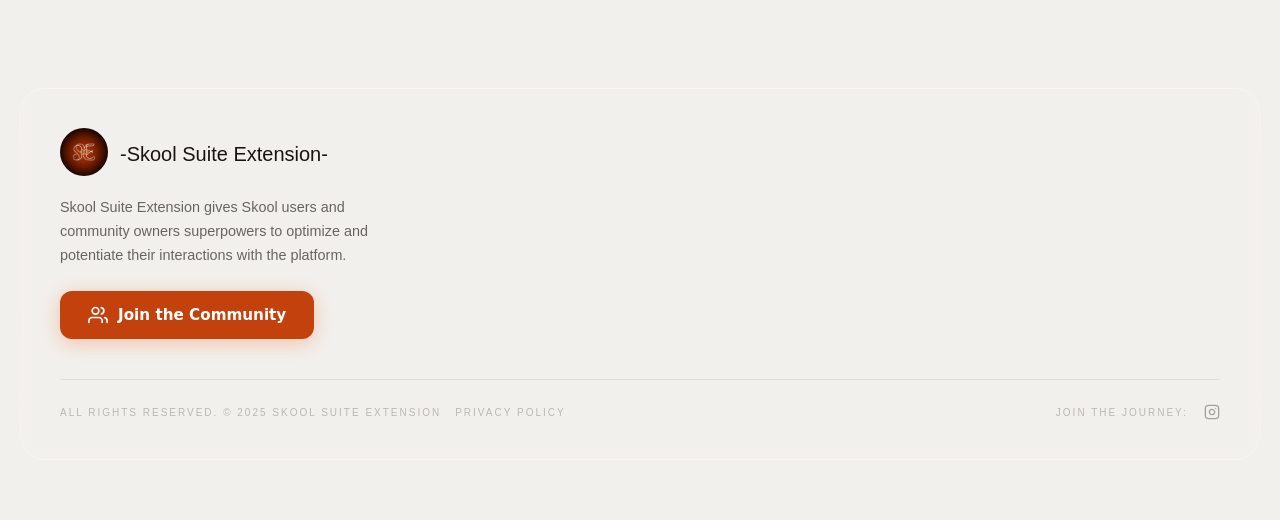
==== commit 74e0e8a5: "Fix light-theme contrast: accent text and zone-text-muted --accent (#ea580c) is used both as decorat" ====
--- a/index.html
+++ b/index.html
@@ -28,7 +28,7 @@
 
 <link rel="preload" href="media/poster.jpg" as="image" fetchpriority="high">
 
-<style>:root{--bg:#000000;--text:#ffffff;--trust-bg:#28282a;--trust-border:rgba(255, 255, 255, 0.4);--trust-text:#c4c2c3;--zone-bg:rgba(10, 12, 20, 0.95);--zone-border:rgba(255, 255, 255, 0.05);--zone-heading:#ffffff;--zone-text:rgba(255, 255, 255, 0.85);--zone-text-muted:rgba(255, 255, 255, 0.55);--zone-text-faint:rgba(255, 255, 255, 0.4);--zone-tag:rgba(255, 255, 255, 0.66);--zone-card-bg:rgba(255, 255, 255, 0.03);--zone-card-bg-alt:rgba(255, 255, 255, 0.04);--zone-card-bg-hover:rgba(255, 255, 255, 0.06);--zone-card-border:rgba(255, 255, 255, 0.08);--zone-footer-muted:rgba(255, 255, 255, 0.6);--zone-footer-faint:rgba(255, 255, 255, 0.5);color-scheme:dark}:root[data-theme=light]{--zone-bg:rgba(250, 248, 245, 0.97);--zone-border:rgba(20, 15, 10, 0.08);--zone-heading:#1a1410;--zone-text:rgba(20, 15, 10, 0.82);--zone-text-muted:rgba(20, 15, 10, 0.58);--zone-text-faint:rgba(20, 15, 10, 0.42);--zone-tag:rgba(20, 15, 10, 0.66);--zone-card-bg:rgba(20, 15, 10, 0.03);--zone-card-bg-alt:rgba(20, 15, 10, 0.04);--zone-card-bg-hover:rgba(20, 15, 10, 0.06);--zone-card-border:rgba(20, 15, 10, 0.1);--zone-footer-muted:rgba(20, 15, 10, 0.62);--zone-footer-faint:rgba(20, 15, 10, 0.5);color-scheme:light}*,::after,::before{margin:0;padding:0;box-sizing:border-box}html{scroll-behavior:smooth}body,html{background:var(--bg);color:var(--text);font-family:var(--font-sans);-webkit-font-smoothing:antialiased;-moz-osx-font-smoothing:grayscale;text-rendering:optimizeLegibility}body{overflow-x:hidden}.bg{position:fixed;inset:0;overflow:hidden;background:#000;z-index:0}.bg-video{position:absolute;inset:0;width:100%;height:100%;object-fit:cover;pointer-events:none}.bg-overlay{position:absolute;inset:0;background:rgba(0,0,0,.4)}section{position:relative;z-index:1}.home{min-height:100vh;min-height:100dvh;display:flex;flex-direction:column;align-items:center;justify-content:center;padding:clamp(100px,12vh,140px) clamp(14px,3vw,32px) clamp(40px,5vh,60px);text-align:center}.hero-content{max-width:1100px;width:100%}.trust-row{display:inline-flex;align-items:center;margin-bottom:clamp(16px,2.5vh,26px);--trust-size:clamp(36px, 4.5vw, 42px)}.avatar-ring{width:var(--trust-size);height:var(--trust-size);border-radius:50%;background:var(--trust-bg);border:1px solid var(--trust-border);padding:3px;display:grid;place-items:center;flex-shrink:0;transition:transform .35s;overflow:hidden}.avatar-ring .inner{width:100%;height:100%;border-radius:50%;background:#fff;overflow:hidden;display:grid;place-items:center}.avatar-ring .inner img{width:100%;height:100%;object-fit:cover;display:block}.avatar-ring.a1{z-index:1}.avatar-ring.a2{z-index:2;margin-left:calc(var(--trust-size) * -.42)}.avatar-ring.a3{z-index:4;margin-left:calc(var(--trust-size) * -.42)}.avatar-ring.a1:hover{transform:translateY(-2px)}.avatar-ring.a2:hover{transform:translateY(-4px)}.avatar-ring.a3:hover{transform:translateY(-2px)}.trust-pill{height:var(--trust-size);background:var(--trust-bg);border:1px solid var(--trust-border);border-radius:999px;margin-left:calc(var(--trust-size) * -.42);padding-left:calc(var(--trust-size) * .58);padding-right:calc(var(--trust-size) * .45);display:flex;align-items:center;z-index:3;flex-shrink:0}.trust-pill span{font-family:var(--font-sans);font-weight:500;font-size:clamp(12px, 1.4vw, 13.5px);color:var(--trust-text);white-space:nowrap}.headline{font-family:var(--font-headline);font-weight:900;color:#fff;font-size:clamp(56px, 11vw, 140px);letter-spacing:-.03em;line-height:.95;white-space:nowrap;overflow:hidden;margin-bottom:clamp(14px,2vh,22px)}.headline .line{display:block;opacity:0;transform:translateY(14px)}.headline.anim .line{animation:.85s cubic-bezier(.22,1,.36,1) forwards headlineFade}.headline.anim .line:first-child{animation-delay:.12s}.headline.anim .line:nth-child(2){animation-delay:.3s}.subhead{font-family:var(--font-caption);font-weight:700;font-size:clamp(28px, 4.8vw, 58px);color:#fff;opacity:1;line-height:1.3;max-width:min(900px,95%);margin:0 auto clamp(20px,2.8vh,30px);letter-spacing:.01em;text-shadow:0 2px 20px rgba(0,0,0,.6)}.subhead .accent{color:var(--accent);text-decoration:underline;text-decoration-thickness:3px;text-underline-offset:6px}.install-status{font-family:var(--font-sans);font-weight:600;font-size:clamp(14px, 1.5vw, 16px);color:rgba(255,255,255,.8);display:inline-flex;align-items:center;gap:10px;margin-bottom:28px;letter-spacing:.02em}.status-dot{position:relative;width:8px;height:8px;background-color:var(--accent);border-radius:50%}.status-dot::after{content:'';position:absolute;inset:0;border-radius:50%;background-color:var(--accent);animation:1.5s ease-in-out infinite pulseDot;will-change:transform,opacity}@keyframes pulseDot{0%{opacity:.5;transform:scale(1)}100%{opacity:0;transform:scale(3.2)}}.install-buttons{display:flex;flex-wrap:wrap;justify-content:center;align-items:center;gap:16px;margin-top:8px}.install-btn{display:inline-flex;align-items:center;gap:12px;padding:16px 28px;border-radius:16px;font-family:var(--font-sans);font-weight:700;font-size:clamp(14px, 1.4vw, 16px);text-decoration:none;cursor:pointer;transition:.3s;border:1.5px solid rgba(255,255,255,.25);background:rgba(255,255,255,.05);color:#fff;position:relative;backdrop-filter:blur(6px);-webkit-backdrop-filter:blur(6px)}.install-btn svg{width:22px;height:22px;flex-shrink:0;color:#fff}.install-btn .btn-text{color:#fff;font-weight:700}.install-btn:hover{background:rgba(255,255,255,.12);border-color:rgba(255,255,255,.5);transform:translateY(-3px);box-shadow:0 12px 32px rgba(255,255,255,.1)}.install-buttons .join-community-btn{padding:16px 28px;border:1.5px solid transparent;border-radius:16px;font-size:clamp(14px, 1.4vw, 16px);font-weight:700;gap:12px}.install-buttons .join-community-btn svg{width:22px;height:22px}.stats-row{position:relative;z-index:1;padding:clamp(40px,5vh,70px) clamp(14px,3vw,32px);background:linear-gradient(180deg,rgba(0,0,0,.6) 0,rgba(0,0,0,.85) 100%);border-top:1px solid rgba(255,255,255,.05);border-bottom:1px solid rgba(255,255,255,.05)}.stats-grid{max-width:820px;margin:0 auto;display:grid;grid-template-columns:repeat(3,1fr);gap:clamp(16px,2.5vw,28px)}.stat{display:flex;flex-direction:column;align-items:center;text-align:center;gap:6px}.stat-icon{font-family:var(--font-display);font-size:clamp(22px, 3vw, 33px);color:#fff;line-height:1}.stat-icon svg{width:clamp(24px,3vw,32px);height:clamp(24px,3vw,32px);display:block;stroke:currentColor;stroke-width:1.8;fill:none;stroke-linecap:round;stroke-linejoin:round}.stat-value{font-family:var(--font-sans);font-weight:600;font-size:clamp(18px, 2.2vw, 26px);color:#fff;letter-spacing:-.025em;font-variant-numeric:tabular-nums;line-height:1.1}.stat-label{font-family:var(--font-sans);font-size:clamp(11px, 1.2vw, 12.5px);color:var(--muted);font-weight:400}.features-detailed{padding:clamp(70px,9vh,110px) clamp(14px,3vw,32px);background:var(--zone-bg);color:var(--zone-text);position:relative;z-index:1;transition:background .3s}.features-detailed::before{content:'';position:absolute;inset:0;background:var(--zone-bg);z-index:-1}.features-detailed .section-eyebrow{color:var(--accent)}.features-detailed .section-title{color:var(--zone-heading);text-shadow:none}.features-detailed .section-subtitle{color:var(--zone-text-muted)}.features-detailed-grid{display:grid;grid-template-columns:repeat(3,1fr);gap:clamp(18px,2vw,28px)}@media (max-width:900px){.features-detailed-grid{grid-template-columns:repeat(2,1fr)}}@media (max-width:500px){.features-detailed-grid{grid-template-columns:1fr}}.feature-detail-card{display:flex;align-items:flex-start;gap:16px;padding:20px;background:var(--zone-card-bg);border:1px solid rgba(234,88,12,.12);border-radius:16px;transition:.3s}.feature-detail-card:hover{background:var(--zone-card-bg-hover);border-color:rgba(234,88,12,.3);transform:translateY(-3px);box-shadow:0 12px 28px rgba(234,88,12,.12)}.feature-detail-icon{flex-shrink:0;width:52px;height:52px;border-radius:14px;background:linear-gradient(135deg,rgba(234,88,12,.12),rgba(249,115,22,.06));border:1px solid rgba(234,88,12,.18);display:flex;align-items:center;justify-content:center}.feature-detail-icon svg{width:26px;height:26px;stroke:#ea580c;stroke-width:2;fill:none;stroke-linecap:round;stroke-linejoin:round}.feature-detail-content{flex:1;min-width:0}.feature-detail-title{font-family:var(--font-headline);font-weight:800;font-size:clamp(15px, 1.4vw, 17px);color:var(--zone-heading);margin-bottom:6px;letter-spacing:-.01em;line-height:1.2}.feature-detail-desc{font-size:clamp(13px, 1.2vw, 14.5px);line-height:1.45;color:var(--zone-text-muted);font-weight:500}.testimonials{padding:clamp(70px,9vh,110px) clamp(14px,3vw,32px);background:var(--zone-bg);border-top:1px solid var(--zone-border)}.section-container{max-width:1200px;margin:0 auto}.section-header{text-align:center;margin-bottom:clamp(40px,5vh,60px)}.section-eyebrow{font-family:var(--font-sans);font-size:.85rem;font-weight:600;color:var(--accent);text-transform:uppercase;letter-spacing:.15em;margin-bottom:1rem}.section-title{font-family:var(--font-caption);font-weight:700;font-size:clamp(32px, 5.5vw, 64px);letter-spacing:.02em;line-height:1.15;margin-bottom:1rem}.section-title .accent{color:var(--accent)}.faq-section .section-title,.testimonials .section-title{color:var(--zone-heading);text-shadow:0 2px 20px rgba(0,0,0,.5)}.roadmap-heading{font-family:var(--font-caption);font-weight:700;font-size:clamp(32px, 5.5vw, 64px);color:var(--zone-heading);opacity:.95;text-align:center;margin-bottom:clamp(40px,5vh,60px);letter-spacing:.02em;line-height:1.25;text-shadow:0 2px 20px rgba(0,0,0,.7)}.section-subtitle{font-family:var(--font-sans);font-size:clamp(14px, 1.5vw, 17px);line-height:1.6}.faq-section .section-subtitle,.testimonials .section-subtitle{color:var(--zone-text-muted)}.testimonials-grid{display:grid;grid-template-columns:repeat(3,1fr);gap:clamp(16px,2vw,24px)}.testimonial-card{background:linear-gradient(145deg,var(--zone-card-bg-alt),transparent);border:1px solid var(--zone-card-border);border-radius:18px;padding:clamp(22px,2.5vw,30px);transition:.35s;display:flex;flex-direction:column}.testimonial-card:hover{border-color:rgba(234,88,12,.35);transform:translateY(-4px);background:linear-gradient(145deg,rgba(234,88,12,.06),var(--zone-card-bg))}.testimonial-stars{display:flex;gap:.2rem;margin-bottom:1rem}.testimonial-stars svg{width:16px;height:16px;color:#fbbf24}.testimonial-card blockquote{font-size:clamp(14px, 1.4vw, 15.5px);line-height:1.65;color:var(--zone-text);margin-bottom:1.5rem;flex:1;font-style:italic}.testimonial-author{display:flex;align-items:center;gap:.75rem;padding-top:1rem;border-top:1px solid var(--zone-border)}.testimonial-avatar{width:42px;height:42px;border-radius:50%;background:linear-gradient(135deg,var(--accent),#f97316);display:flex;align-items:center;justify-content:center;font-weight:700;font-size:.85rem;color:#fff;flex-shrink:0}.testimonial-author .name{font-weight:600;font-size:.95rem;color:var(--zone-heading)}.testimonial-author .role{font-size:.8rem;color:var(--zone-text-muted)}.roadmap-section{position:relative;z-index:1;padding:clamp(80px,10vh,120px) clamp(16px,3vw,32px);background:var(--zone-bg);border-top:1px solid var(--zone-border);border-bottom:1px solid var(--zone-border)}.roadmap-container{max-width:1100px;margin:0 auto}.roadmap-grid{display:grid;grid-template-columns:repeat(auto-fit,minmax(260px,1fr));gap:20px}.roadmap-card{background:var(--zone-card-bg);border:1px solid var(--zone-card-border);border-radius:16px;padding:clamp(20px,2.5vw,28px);transition:.3s;display:flex;flex-direction:column;gap:12px}.roadmap-card:hover{border-color:rgba(234,88,12,.3);background:var(--zone-card-bg-hover);transform:translateY(-3px)}.roadmap-card-icon{width:44px;height:44px;border-radius:12px;background:rgba(234,88,12,.12);border:1px solid rgba(234,88,12,.25);display:flex;align-items:center;justify-content:center;flex-shrink:0}.roadmap-card-icon svg{width:22px;height:22px;color:var(--accent)}.roadmap-card-title{font-family:var(--font-sans);font-weight:600;font-size:clamp(15px, 1.4vw, 17px);color:var(--zone-heading);opacity:.9}.roadmap-card-desc{font-family:var(--font-sans);font-size:clamp(13px, 1.2vw, 14.5px);color:var(--zone-text-muted);line-height:1.55}.roadmap-card-tag{display:inline-flex;align-items:center;gap:6px;font-size:11px;font-weight:500;color:var(--zone-tag);text-transform:uppercase;letter-spacing:.08em;margin-top:auto;padding-top:8px}.roadmap-card-tag .dot{width:6px;height:6px;border-radius:50%;background:var(--accent)}.roadmap-card-tag .dot.green{background:#22c55e}.roadmap-card-tag .dot.blue{background:#3b82f6}.roadmap-card-tag .dot.yellow{background:#eab308}.faq-section{position:relative;z-index:1;padding:clamp(80px,10vh,120px) clamp(16px,3vw,32px);background:var(--zone-bg);border-top:1px solid var(--zone-border)}.faq-section-container{max-width:900px;margin:0 auto}.faq-section-header{text-align:center;margin-bottom:clamp(40px,5vh,60px)}.faq-section-label{font-family:var(--font-sans);font-size:.85rem;font-weight:600;color:var(--accent);text-transform:uppercase;letter-spacing:.15em;margin-bottom:1rem}.faq-section-subtitle{font-size:clamp(14px, 1.4vw, 17px);color:var(--zone-text-muted);max-width:500px;margin:0 auto;line-height:1.5}.faq-section-list{display:flex;flex-direction:column;gap:14px}.faq-section-item{background:var(--zone-card-bg-alt);border:1px solid var(--zone-card-border);border-radius:16px;overflow:hidden;transition:.3s;backdrop-filter:blur(8px);-webkit-backdrop-filter:blur(8px)}.faq-section-item:hover{border-color:rgba(234,88,12,.25);background:var(--zone-card-bg-hover)}.faq-section-item.open{border-color:rgba(234,88,12,.35);background:rgba(234,88,12,.04)}.faq-section-question{width:100%;padding:clamp(18px,2.2vw,24px) clamp(20px,2.5vw,28px);background:0 0;border:none;color:var(--zone-heading);font-size:clamp(15px, 1.5vw, 17px);font-weight:600;text-align:left;cursor:pointer;display:flex;justify-content:space-between;align-items:center;font-family:var(--font-sans);gap:1rem}.faq-section-question .icon{font-size:1.5rem;color:var(--zone-text-faint);transition:transform .35s;flex-shrink:0;font-weight:300;line-height:1}.faq-section-item.open .faq-section-question .icon{transform:rotate(45deg)}.faq-section-answer{max-height:0;overflow:hidden;transition:max-height .45s}.faq-section-answer.open{max-height:400px}.faq-section-answer-inner{padding:0 clamp(20px,2.5vw,28px) clamp(18px,2vw,24px);color:var(--zone-text-muted);font-size:clamp(14px, 1.3vw, 15.5px);line-height:1.7}.liquid-footer-wrapper{position:relative;z-index:1;padding:128px 20px 60px;font-family:'Helvetica Regular',Inter,sans-serif;background:var(--zone-bg);border-top:1px solid var(--zone-border)}@media (max-width:768px){.liquid-footer-wrapper{padding:200px 16px 40px}}.liquid-footer{border-radius:24px;padding:40px;color:var(--zone-footer-muted)}@media (max-width:768px){.liquid-footer{padding:24px}}.footer-top-grid{display:grid;grid-template-columns:1fr;gap:40px;margin-bottom:40px}.footer-brand-col{grid-column:span 12}@media (min-width:768px){.footer-top-grid{grid-template-columns:repeat(12,1fr);gap:48px}.footer-brand-col{grid-column:span 5}}.footer-brand-logo{display:flex;align-items:center;gap:12px;margin-bottom:16px}.footer-brand-logo img{width:48px;height:48px;border-radius:50%;object-fit:cover}.footer-brand-logo span{font-size:1.25rem;font-weight:500;color:var(--zone-heading)}.footer-brand-desc{font-size:.9rem;line-height:1.65;max-width:320px;color:var(--zone-footer-muted);margin-bottom:24px}.join-community-btn{display:inline-flex;align-items:center;gap:10px;padding:14px 28px;background:#c2410c;color:#fff;font-family:var(--font-sans);font-weight:600;font-size:.95rem;text-decoration:none;border-radius:12px;transition:.3s;border:none;cursor:pointer;box-shadow:0 4px 20px rgba(234,88,12,.3)}.join-community-btn:hover{background:#f97316;transform:translateY(-2px);box-shadow:0 8px 30px rgba(234,88,12,.5)}.join-community-btn svg{width:20px;height:20px}.footer-links-col{grid-column:span 12}.footer-links-grid{display:grid;grid-template-columns:1fr;gap:32px}@media (min-width:640px){.footer-links-grid{grid-template-columns:repeat(2,1fr)}}.footer-link-group h4{font-size:.75rem;text-transform:uppercase;letter-spacing:.1em;color:var(--zone-heading);font-weight:500;margin-bottom:16px}.footer-link-group ul{list-style:none;display:flex;flex-direction:column;gap:8px}.footer-link-group a{font-size:.75rem;color:var(--zone-footer-muted);text-decoration:none;transition:color .2s;display:block}.footer-link-group a:hover{color:var(--zone-heading)}.footer-bottom-bar{padding-top:24px;border-top:1px solid var(--zone-border);display:flex;flex-direction:column;align-items:center;justify-content:space-between;gap:24px}@media (min-width:768px){.footer-links-col{grid-column:span 7}.footer-bottom-bar{flex-direction:row;gap:16px}}.footer-copyright{font-size:10px;text-transform:uppercase;letter-spacing:.2em;opacity:.5;color:var(--zone-footer-faint)}.footer-legal-row{display:flex;align-items:center;flex-wrap:wrap;gap:14px}.footer-privacy-link{font-size:10px;text-transform:uppercase;letter-spacing:.2em;opacity:.5;color:var(--zone-footer-faint);text-decoration:none;transition:opacity .2s,color .2s}.footer-privacy-link:hover{opacity:1;color:var(--zone-heading)}.footer-social-row{display:flex;align-items:center;gap:16px}.footer-social-label{font-size:10px;text-transform:uppercase;letter-spacing:.2em;opacity:.5;color:var(--zone-footer-faint)}.footer-social-icons{display:flex;gap:16px}.footer-social-icons a{color:var(--zone-footer-faint);opacity:.7;transition:.2s;display:flex;align-items:center;justify-content:center}.footer-social-icons a:hover{opacity:1;color:var(--zone-heading)}.footer-social-icons svg{width:16px;height:16px}@keyframes footerReveal{from{opacity:0;transform:translateY(40px)}to{opacity:1;transform:translateY(0)}}.liquid-footer.anim{animation:1s cubic-bezier(.22,1,.36,1) forwards footerReveal;animation-delay:.4s;opacity:0}@keyframes headlineFade{from{opacity:0;transform:translateY(14px)}to{opacity:1;transform:translateY(0)}}@keyframes reveal{from{opacity:0;transform:translateY(22px) scale(.98)}to{opacity:1;transform:translateY(0) scale(1)}}@keyframes revealPulse{0%{opacity:0;transform:translateY(22px) scale(.94)}60%{opacity:1;transform:translateY(-4px) scale(1.02)}100%{opacity:1;transform:translateY(0) scale(1)}}.anim{opacity:0;transform:translateY(22px) scale(.98)}.anim.visible{animation:.85s cubic-bezier(.22,1,.36,1) forwards reveal;animation-delay:var(--d, 0s)}.anim.pulse{animation:.9s cubic-bezier(.22,1,.36,1) forwards revealPulse;animation-delay:var(--d, 0s)}@media (max-width:900px){.testimonials-grid{grid-template-columns:1fr}.stats-grid{grid-template-columns:repeat(3,1fr);gap:12px}.headline{letter-spacing:-.04em;line-height:1;font-size:clamp(40px, 11vw, 90px)}.subhead{font-size:clamp(22px, 5vw, 42px);line-height:1.35}.roadmap-heading{font-size:clamp(26px, 5.5vw, 48px)}.section-title{font-size:clamp(28px, 6vw, 52px)}.trust-row{--trust-size:34px}.trust-pill span{font-size:12px}.install-buttons{flex-direction:column;width:100%;max-width:360px;margin-left:auto;margin-right:auto}.install-btn,.install-buttons .join-community-btn{width:100%;justify-content:center}}@media (max-width:420px){.stats-grid{grid-template-columns:1fr;gap:24px}.headline{letter-spacing:-.03em;line-height:1;font-size:clamp(32px, 11vw, 70px)}.subhead{font-size:clamp(20px, 5.5vw, 36px)}.roadmap-heading{font-size:clamp(22px, 6vw, 40px)}.section-title{font-size:clamp(24px, 7vw, 42px)}}@media (prefers-reduced-motion:reduce){*,::after,::before{animation-duration:0s!important;animation-iteration-count:1!important;transition-duration:0s!important}.anim,.headline .line{opacity:1;transform:none}.headline{color:#fff}.liquid-footer.anim{opacity:1;animation:none}}</style>
+<style>:root{--bg:#000000;--text:#ffffff;--trust-bg:#28282a;--trust-border:rgba(255, 255, 255, 0.4);--trust-text:#c4c2c3;--zone-bg:rgba(10, 12, 20, 0.95);--zone-border:rgba(255, 255, 255, 0.05);--zone-heading:#ffffff;--zone-text:rgba(255, 255, 255, 0.85);--zone-text-muted:rgba(255, 255, 255, 0.55);--zone-text-faint:rgba(255, 255, 255, 0.4);--zone-tag:rgba(255, 255, 255, 0.66);--accent-text:var(--accent);--zone-card-bg:rgba(255, 255, 255, 0.03);--zone-card-bg-alt:rgba(255, 255, 255, 0.04);--zone-card-bg-hover:rgba(255, 255, 255, 0.06);--zone-card-border:rgba(255, 255, 255, 0.08);--zone-footer-muted:rgba(255, 255, 255, 0.6);--zone-footer-faint:rgba(255, 255, 255, 0.5);color-scheme:dark}:root[data-theme=light]{--zone-bg:rgba(250, 248, 245, 0.97);--zone-border:rgba(20, 15, 10, 0.08);--zone-heading:#1a1410;--zone-text:rgba(20, 15, 10, 0.82);--zone-text-muted:rgba(20, 15, 10, 0.68);--zone-text-faint:rgba(20, 15, 10, 0.42);--zone-tag:rgba(20, 15, 10, 0.66);--accent-text:#9a3412;--zone-card-bg:rgba(20, 15, 10, 0.03);--zone-card-bg-alt:rgba(20, 15, 10, 0.04);--zone-card-bg-hover:rgba(20, 15, 10, 0.06);--zone-card-border:rgba(20, 15, 10, 0.1);--zone-footer-muted:rgba(20, 15, 10, 0.62);--zone-footer-faint:rgba(20, 15, 10, 0.5);color-scheme:light}*,::after,::before{margin:0;padding:0;box-sizing:border-box}html{scroll-behavior:smooth}body,html{background:var(--bg);color:var(--text);font-family:var(--font-sans);-webkit-font-smoothing:antialiased;-moz-osx-font-smoothing:grayscale;text-rendering:optimizeLegibility}body{overflow-x:hidden}.bg{position:fixed;inset:0;overflow:hidden;background:#000;z-index:0}.bg-video{position:absolute;inset:0;width:100%;height:100%;object-fit:cover;pointer-events:none}.bg-overlay{position:absolute;inset:0;background:rgba(0,0,0,.4)}section{position:relative;z-index:1}.home{min-height:100vh;min-height:100dvh;display:flex;flex-direction:column;align-items:center;justify-content:center;padding:clamp(100px,12vh,140px) clamp(14px,3vw,32px) clamp(40px,5vh,60px);text-align:center}.hero-content{max-width:1100px;width:100%}.trust-row{display:inline-flex;align-items:center;margin-bottom:clamp(16px,2.5vh,26px);--trust-size:clamp(36px, 4.5vw, 42px)}.avatar-ring{width:var(--trust-size);height:var(--trust-size);border-radius:50%;background:var(--trust-bg);border:1px solid var(--trust-border);padding:3px;display:grid;place-items:center;flex-shrink:0;transition:transform .35s;overflow:hidden}.avatar-ring .inner{width:100%;height:100%;border-radius:50%;background:#fff;overflow:hidden;display:grid;place-items:center}.avatar-ring .inner img{width:100%;height:100%;object-fit:cover;display:block}.avatar-ring.a1{z-index:1}.avatar-ring.a2{z-index:2;margin-left:calc(var(--trust-size) * -.42)}.avatar-ring.a3{z-index:4;margin-left:calc(var(--trust-size) * -.42)}.avatar-ring.a1:hover{transform:translateY(-2px)}.avatar-ring.a2:hover{transform:translateY(-4px)}.avatar-ring.a3:hover{transform:translateY(-2px)}.trust-pill{height:var(--trust-size);background:var(--trust-bg);border:1px solid var(--trust-border);border-radius:999px;margin-left:calc(var(--trust-size) * -.42);padding-left:calc(var(--trust-size) * .58);padding-right:calc(var(--trust-size) * .45);display:flex;align-items:center;z-index:3;flex-shrink:0}.trust-pill span{font-family:var(--font-sans);font-weight:500;font-size:clamp(12px, 1.4vw, 13.5px);color:var(--trust-text);white-space:nowrap}.headline{font-family:var(--font-headline);font-weight:900;color:#fff;font-size:clamp(56px, 11vw, 140px);letter-spacing:-.03em;line-height:.95;white-space:nowrap;overflow:hidden;margin-bottom:clamp(14px,2vh,22px)}.headline .line{display:block;opacity:0;transform:translateY(14px)}.headline.anim .line{animation:.85s cubic-bezier(.22,1,.36,1) forwards headlineFade}.headline.anim .line:first-child{animation-delay:.12s}.headline.anim .line:nth-child(2){animation-delay:.3s}.subhead{font-family:var(--font-caption);font-weight:700;font-size:clamp(28px, 4.8vw, 58px);color:#fff;opacity:1;line-height:1.3;max-width:min(900px,95%);margin:0 auto clamp(20px,2.8vh,30px);letter-spacing:.01em;text-shadow:0 2px 20px rgba(0,0,0,.6)}.subhead .accent{color:var(--accent);text-decoration:underline;text-decoration-thickness:3px;text-underline-offset:6px}.install-status{font-family:var(--font-sans);font-weight:600;font-size:clamp(14px, 1.5vw, 16px);color:rgba(255,255,255,.8);display:inline-flex;align-items:center;gap:10px;margin-bottom:28px;letter-spacing:.02em}.status-dot{position:relative;width:8px;height:8px;background-color:var(--accent);border-radius:50%}.status-dot::after{content:'';position:absolute;inset:0;border-radius:50%;background-color:var(--accent);animation:1.5s ease-in-out infinite pulseDot;will-change:transform,opacity}@keyframes pulseDot{0%{opacity:.5;transform:scale(1)}100%{opacity:0;transform:scale(3.2)}}.install-buttons{display:flex;flex-wrap:wrap;justify-content:center;align-items:center;gap:16px;margin-top:8px}.install-btn{display:inline-flex;align-items:center;gap:12px;padding:16px 28px;border-radius:16px;font-family:var(--font-sans);font-weight:700;font-size:clamp(14px, 1.4vw, 16px);text-decoration:none;cursor:pointer;transition:.3s;border:1.5px solid rgba(255,255,255,.25);background:rgba(255,255,255,.05);color:#fff;position:relative;backdrop-filter:blur(6px);-webkit-backdrop-filter:blur(6px)}.install-btn svg{width:22px;height:22px;flex-shrink:0;color:#fff}.install-btn .btn-text{color:#fff;font-weight:700}.install-btn:hover{background:rgba(255,255,255,.12);border-color:rgba(255,255,255,.5);transform:translateY(-3px);box-shadow:0 12px 32px rgba(255,255,255,.1)}.install-buttons .join-community-btn{padding:16px 28px;border:1.5px solid transparent;border-radius:16px;font-size:clamp(14px, 1.4vw, 16px);font-weight:700;gap:12px}.install-buttons .join-community-btn svg{width:22px;height:22px}.stats-row{position:relative;z-index:1;padding:clamp(40px,5vh,70px) clamp(14px,3vw,32px);background:linear-gradient(180deg,rgba(0,0,0,.6) 0,rgba(0,0,0,.85) 100%);border-top:1px solid rgba(255,255,255,.05);border-bottom:1px solid rgba(255,255,255,.05)}.stats-grid{max-width:820px;margin:0 auto;display:grid;grid-template-columns:repeat(3,1fr);gap:clamp(16px,2.5vw,28px)}.stat{display:flex;flex-direction:column;align-items:center;text-align:center;gap:6px}.stat-icon{font-family:var(--font-display);font-size:clamp(22px, 3vw, 33px);color:#fff;line-height:1}.stat-icon svg{width:clamp(24px,3vw,32px);height:clamp(24px,3vw,32px);display:block;stroke:currentColor;stroke-width:1.8;fill:none;stroke-linecap:round;stroke-linejoin:round}.stat-value{font-family:var(--font-sans);font-weight:600;font-size:clamp(18px, 2.2vw, 26px);color:#fff;letter-spacing:-.025em;font-variant-numeric:tabular-nums;line-height:1.1}.stat-label{font-family:var(--font-sans);font-size:clamp(11px, 1.2vw, 12.5px);color:var(--muted);font-weight:400}.features-detailed{padding:clamp(70px,9vh,110px) clamp(14px,3vw,32px);background:var(--zone-bg);color:var(--zone-text);position:relative;z-index:1;transition:background .3s}.features-detailed::before{content:'';position:absolute;inset:0;background:var(--zone-bg);z-index:-1}.features-detailed .section-eyebrow{color:var(--accent-text)}.features-detailed .section-title{color:var(--zone-heading);text-shadow:none}.features-detailed .section-subtitle{color:var(--zone-text-muted)}.features-detailed-grid{display:grid;grid-template-columns:repeat(3,1fr);gap:clamp(18px,2vw,28px)}@media (max-width:900px){.features-detailed-grid{grid-template-columns:repeat(2,1fr)}}@media (max-width:500px){.features-detailed-grid{grid-template-columns:1fr}}.feature-detail-card{display:flex;align-items:flex-start;gap:16px;padding:20px;background:var(--zone-card-bg);border:1px solid rgba(234,88,12,.12);border-radius:16px;transition:.3s}.feature-detail-card:hover{background:var(--zone-card-bg-hover);border-color:rgba(234,88,12,.3);transform:translateY(-3px);box-shadow:0 12px 28px rgba(234,88,12,.12)}.feature-detail-icon{flex-shrink:0;width:52px;height:52px;border-radius:14px;background:linear-gradient(135deg,rgba(234,88,12,.12),rgba(249,115,22,.06));border:1px solid rgba(234,88,12,.18);display:flex;align-items:center;justify-content:center}.feature-detail-icon svg{width:26px;height:26px;stroke:#ea580c;stroke-width:2;fill:none;stroke-linecap:round;stroke-linejoin:round}.feature-detail-content{flex:1;min-width:0}.feature-detail-title{font-family:var(--font-headline);font-weight:800;font-size:clamp(15px, 1.4vw, 17px);color:var(--zone-heading);margin-bottom:6px;letter-spacing:-.01em;line-height:1.2}.feature-detail-desc{font-size:clamp(13px, 1.2vw, 14.5px);line-height:1.45;color:var(--zone-text-muted);font-weight:500}.testimonials{padding:clamp(70px,9vh,110px) clamp(14px,3vw,32px);background:var(--zone-bg);border-top:1px solid var(--zone-border)}.section-container{max-width:1200px;margin:0 auto}.section-header{text-align:center;margin-bottom:clamp(40px,5vh,60px)}.section-eyebrow{font-family:var(--font-sans);font-size:.85rem;font-weight:600;color:var(--accent-text);text-transform:uppercase;letter-spacing:.15em;margin-bottom:1rem}.section-title{font-family:var(--font-caption);font-weight:700;font-size:clamp(32px, 5.5vw, 64px);letter-spacing:.02em;line-height:1.15;margin-bottom:1rem}.section-title .accent{color:var(--accent-text)}.faq-section .section-title,.testimonials .section-title{color:var(--zone-heading);text-shadow:0 2px 20px rgba(0,0,0,.5)}.roadmap-heading{font-family:var(--font-caption);font-weight:700;font-size:clamp(32px, 5.5vw, 64px);color:var(--zone-heading);opacity:.95;text-align:center;margin-bottom:clamp(40px,5vh,60px);letter-spacing:.02em;line-height:1.25;text-shadow:0 2px 20px rgba(0,0,0,.7)}.section-subtitle{font-family:var(--font-sans);font-size:clamp(14px, 1.5vw, 17px);line-height:1.6}.faq-section .section-subtitle,.testimonials .section-subtitle{color:var(--zone-text-muted)}.testimonials-grid{display:grid;grid-template-columns:repeat(3,1fr);gap:clamp(16px,2vw,24px)}.testimonial-card{background:linear-gradient(145deg,var(--zone-card-bg-alt),transparent);border:1px solid var(--zone-card-border);border-radius:18px;padding:clamp(22px,2.5vw,30px);transition:.35s;display:flex;flex-direction:column}.testimonial-card:hover{border-color:rgba(234,88,12,.35);transform:translateY(-4px);background:linear-gradient(145deg,rgba(234,88,12,.06),var(--zone-card-bg))}.testimonial-stars{display:flex;gap:.2rem;margin-bottom:1rem}.testimonial-stars svg{width:16px;height:16px;color:#fbbf24}.testimonial-card blockquote{font-size:clamp(14px, 1.4vw, 15.5px);line-height:1.65;color:var(--zone-text);margin-bottom:1.5rem;flex:1;font-style:italic}.testimonial-author{display:flex;align-items:center;gap:.75rem;padding-top:1rem;border-top:1px solid var(--zone-border)}.testimonial-avatar{width:42px;height:42px;border-radius:50%;background:linear-gradient(135deg,var(--accent),#f97316);display:flex;align-items:center;justify-content:center;font-weight:700;font-size:.85rem;color:#fff;flex-shrink:0}.testimonial-author .name{font-weight:600;font-size:.95rem;color:var(--zone-heading)}.testimonial-author .role{font-size:.8rem;color:var(--zone-text-muted)}.roadmap-section{position:relative;z-index:1;padding:clamp(80px,10vh,120px) clamp(16px,3vw,32px);background:var(--zone-bg);border-top:1px solid var(--zone-border);border-bottom:1px solid var(--zone-border)}.roadmap-container{max-width:1100px;margin:0 auto}.roadmap-grid{display:grid;grid-template-columns:repeat(auto-fit,minmax(260px,1fr));gap:20px}.roadmap-card{background:var(--zone-card-bg);border:1px solid var(--zone-card-border);border-radius:16px;padding:clamp(20px,2.5vw,28px);transition:.3s;display:flex;flex-direction:column;gap:12px}.roadmap-card:hover{border-color:rgba(234,88,12,.3);background:var(--zone-card-bg-hover);transform:translateY(-3px)}.roadmap-card-icon{width:44px;height:44px;border-radius:12px;background:rgba(234,88,12,.12);border:1px solid rgba(234,88,12,.25);display:flex;align-items:center;justify-content:center;flex-shrink:0}.roadmap-card-icon svg{width:22px;height:22px;color:var(--accent)}.roadmap-card-title{font-family:var(--font-sans);font-weight:600;font-size:clamp(15px, 1.4vw, 17px);color:var(--zone-heading);opacity:.9}.roadmap-card-desc{font-family:var(--font-sans);font-size:clamp(13px, 1.2vw, 14.5px);color:var(--zone-text-muted);line-height:1.55}.roadmap-card-tag{display:inline-flex;align-items:center;gap:6px;font-size:11px;font-weight:500;color:var(--zone-tag);text-transform:uppercase;letter-spacing:.08em;margin-top:auto;padding-top:8px}.roadmap-card-tag .dot{width:6px;height:6px;border-radius:50%;background:var(--accent)}.roadmap-card-tag .dot.green{background:#22c55e}.roadmap-card-tag .dot.blue{background:#3b82f6}.roadmap-card-tag .dot.yellow{background:#eab308}.faq-section{position:relative;z-index:1;padding:clamp(80px,10vh,120px) clamp(16px,3vw,32px);background:var(--zone-bg);border-top:1px solid var(--zone-border)}.faq-section-container{max-width:900px;margin:0 auto}.faq-section-header{text-align:center;margin-bottom:clamp(40px,5vh,60px)}.faq-section-label{font-family:var(--font-sans);font-size:.85rem;font-weight:600;color:var(--accent-text);text-transform:uppercase;letter-spacing:.15em;margin-bottom:1rem}.faq-section-subtitle{font-size:clamp(14px, 1.4vw, 17px);color:var(--zone-text-muted);max-width:500px;margin:0 auto;line-height:1.5}.faq-section-list{display:flex;flex-direction:column;gap:14px}.faq-section-item{background:var(--zone-card-bg-alt);border:1px solid var(--zone-card-border);border-radius:16px;overflow:hidden;transition:.3s;backdrop-filter:blur(8px);-webkit-backdrop-filter:blur(8px)}.faq-section-item:hover{border-color:rgba(234,88,12,.25);background:var(--zone-card-bg-hover)}.faq-section-item.open{border-color:rgba(234,88,12,.35);background:rgba(234,88,12,.04)}.faq-section-question{width:100%;padding:clamp(18px,2.2vw,24px) clamp(20px,2.5vw,28px);background:0 0;border:none;color:var(--zone-heading);font-size:clamp(15px, 1.5vw, 17px);font-weight:600;text-align:left;cursor:pointer;display:flex;justify-content:space-between;align-items:center;font-family:var(--font-sans);gap:1rem}.faq-section-question .icon{font-size:1.5rem;color:var(--zone-text-faint);transition:transform .35s;flex-shrink:0;font-weight:300;line-height:1}.faq-section-item.open .faq-section-question .icon{transform:rotate(45deg)}.faq-section-answer{max-height:0;overflow:hidden;transition:max-height .45s}.faq-section-answer.open{max-height:400px}.faq-section-answer-inner{padding:0 clamp(20px,2.5vw,28px) clamp(18px,2vw,24px);color:var(--zone-text-muted);font-size:clamp(14px, 1.3vw, 15.5px);line-height:1.7}.liquid-footer-wrapper{position:relative;z-index:1;padding:128px 20px 60px;font-family:'Helvetica Regular',Inter,sans-serif;background:var(--zone-bg);border-top:1px solid var(--zone-border)}@media (max-width:768px){.liquid-footer-wrapper{padding:200px 16px 40px}}.liquid-footer{border-radius:24px;padding:40px;color:var(--zone-footer-muted)}@media (max-width:768px){.liquid-footer{padding:24px}}.footer-top-grid{display:grid;grid-template-columns:1fr;gap:40px;margin-bottom:40px}.footer-brand-col{grid-column:span 12}@media (min-width:768px){.footer-top-grid{grid-template-columns:repeat(12,1fr);gap:48px}.footer-brand-col{grid-column:span 5}}.footer-brand-logo{display:flex;align-items:center;gap:12px;margin-bottom:16px}.footer-brand-logo img{width:48px;height:48px;border-radius:50%;object-fit:cover}.footer-brand-logo span{font-size:1.25rem;font-weight:500;color:var(--zone-heading)}.footer-brand-desc{font-size:.9rem;line-height:1.65;max-width:320px;color:var(--zone-footer-muted);margin-bottom:24px}.join-community-btn{display:inline-flex;align-items:center;gap:10px;padding:14px 28px;background:#c2410c;color:#fff;font-family:var(--font-sans);font-weight:600;font-size:.95rem;text-decoration:none;border-radius:12px;transition:.3s;border:none;cursor:pointer;box-shadow:0 4px 20px rgba(234,88,12,.3)}.join-community-btn:hover{background:#f97316;transform:translateY(-2px);box-shadow:0 8px 30px rgba(234,88,12,.5)}.join-community-btn svg{width:20px;height:20px}.footer-links-col{grid-column:span 12}.footer-links-grid{display:grid;grid-template-columns:1fr;gap:32px}@media (min-width:640px){.footer-links-grid{grid-template-columns:repeat(2,1fr)}}.footer-link-group h4{font-size:.75rem;text-transform:uppercase;letter-spacing:.1em;color:var(--zone-heading);font-weight:500;margin-bottom:16px}.footer-link-group ul{list-style:none;display:flex;flex-direction:column;gap:8px}.footer-link-group a{font-size:.75rem;color:var(--zone-footer-muted);text-decoration:none;transition:color .2s;display:block}.footer-link-group a:hover{color:var(--zone-heading)}.footer-bottom-bar{padding-top:24px;border-top:1px solid var(--zone-border);display:flex;flex-direction:column;align-items:center;justify-content:space-between;gap:24px}@media (min-width:768px){.footer-links-col{grid-column:span 7}.footer-bottom-bar{flex-direction:row;gap:16px}}.footer-copyright{font-size:10px;text-transform:uppercase;letter-spacing:.2em;opacity:.5;color:var(--zone-footer-faint)}.footer-legal-row{display:flex;align-items:center;flex-wrap:wrap;gap:14px}.footer-privacy-link{font-size:10px;text-transform:uppercase;letter-spacing:.2em;opacity:.5;color:var(--zone-footer-faint);text-decoration:none;transition:opacity .2s,color .2s}.footer-privacy-link:hover{opacity:1;color:var(--zone-heading)}.footer-social-row{display:flex;align-items:center;gap:16px}.footer-social-label{font-size:10px;text-transform:uppercase;letter-spacing:.2em;opacity:.5;color:var(--zone-footer-faint)}.footer-social-icons{display:flex;gap:16px}.footer-social-icons a{color:var(--zone-footer-faint);opacity:.7;transition:.2s;display:flex;align-items:center;justify-content:center}.footer-social-icons a:hover{opacity:1;color:var(--zone-heading)}.footer-social-icons svg{width:16px;height:16px}@keyframes footerReveal{from{opacity:0;transform:translateY(40px)}to{opacity:1;transform:translateY(0)}}.liquid-footer.anim{animation:1s cubic-bezier(.22,1,.36,1) forwards footerReveal;animation-delay:.4s;opacity:0}@keyframes headlineFade{from{opacity:0;transform:translateY(14px)}to{opacity:1;transform:translateY(0)}}@keyframes reveal{from{opacity:0;transform:translateY(22px) scale(.98)}to{opacity:1;transform:translateY(0) scale(1)}}@keyframes revealPulse{0%{opacity:0;transform:translateY(22px) scale(.94)}60%{opacity:1;transform:translateY(-4px) scale(1.02)}100%{opacity:1;transform:translateY(0) scale(1)}}.anim{opacity:0;transform:translateY(22px) scale(.98)}.anim.visible{animation:.85s cubic-bezier(.22,1,.36,1) forwards reveal;animation-delay:var(--d, 0s)}.anim.pulse{animation:.9s cubic-bezier(.22,1,.36,1) forwards revealPulse;animation-delay:var(--d, 0s)}@media (max-width:900px){.testimonials-grid{grid-template-columns:1fr}.stats-grid{grid-template-columns:repeat(3,1fr);gap:12px}.headline{letter-spacing:-.04em;line-height:1;font-size:clamp(40px, 11vw, 90px)}.subhead{font-size:clamp(22px, 5vw, 42px);line-height:1.35}.roadmap-heading{font-size:clamp(26px, 5.5vw, 48px)}.section-title{font-size:clamp(28px, 6vw, 52px)}.trust-row{--trust-size:34px}.trust-pill span{font-size:12px}.install-buttons{flex-direction:column;width:100%;max-width:360px;margin-left:auto;margin-right:auto}.install-btn,.install-buttons .join-community-btn{width:100%;justify-content:center}}@media (max-width:420px){.stats-grid{grid-template-columns:1fr;gap:24px}.headline{letter-spacing:-.03em;line-height:1;font-size:clamp(32px, 11vw, 70px)}.subhead{font-size:clamp(20px, 5.5vw, 36px)}.roadmap-heading{font-size:clamp(22px, 6vw, 40px)}.section-title{font-size:clamp(24px, 7vw, 42px)}}@media (prefers-reduced-motion:reduce){*,::after,::before{animation-duration:0s!important;animation-iteration-count:1!important;transition-duration:0s!important}.anim,.headline .line{opacity:1;transform:none}.headline{color:#fff}.liquid-footer.anim{opacity:1;animation:none}}</style>
 </head>
 <body>
 
--- a/assets/site.css
+++ b/assets/site.css
@@ -1 +1 @@
-@font-face{font-family:"Helvetica Regular";src:url("https://db.onlinewebfonts.com/t/a64ff11d2c24584c767f6257e880dc65.eot");src:url("https://db.onlinewebfonts.com/t/a64ff11d2c24584c767f6257e880dc65.eot?#iefix") format("embedded-opentype"),url("https://db.onlinewebfonts.com/t/a64ff11d2c24584c767f6257e880dc65.woff2") format("woff2"),url("https://db.onlinewebfonts.com/t/a64ff11d2c24584c767f6257e880dc65.woff") format("woff"),url("https://db.onlinewebfonts.com/t/a64ff11d2c24584c767f6257e880dc65.ttf") format("truetype"),url("https://db.onlinewebfonts.com/t/a64ff11d2c24584c767f6257e880dc65.svg#Helvetica Regular") format("svg");font-display:swap}@font-face{font-family:"Geist Pixel Circle";src:url("fonts/GeistPixel-Circle.woff2") format("woff2");font-weight:400;font-display:swap}:root{--nav-text:#2e2e2e;--muted:#8e8e8e;--pill-dark:#28282a;--pill-dark-hover:#323234;--sign-in-text:#c8c8c8;--pill-text-hover:#ffffff;--nav-shadow:0 4px 14px rgba(0, 0, 0, 0.16);--accent:#ea580c;--font-sans:"Inter","Segoe UI",system-ui,sans-serif;--font-display:"Poppins","Inter",sans-serif;--font-headline:"Poppins","Inter",sans-serif;--font-caption:"BubbledotICG-FinePos","Geist Pixel Circle",monospace;--header-bg:rgba(0, 0, 0, 0.55);--header-border:rgba(255, 255, 255, 0.06);--nav-link:rgba(255, 255, 255, 0.75);--nav-link-active:#ffffff;--dropdown-bg:rgba(18, 18, 20, 0.98);--dropdown-border:rgba(255, 255, 255, 0.08);--dropdown-text:rgba(255, 255, 255, 0.78);--dropdown-text-hover:#ffffff;--dropdown-hover-bg:rgba(255, 255, 255, 0.08);--dropdown-active-bg:rgba(234, 88, 12, 0.18);--dropdown-code:#8e8e8e;--menu-scrollbar:rgba(255, 255, 255, 0.15);color-scheme:dark}:root[data-theme=light]{--pill-dark:#E9E1D8;--pill-dark-hover:#ddd2c4;--sign-in-text:#6B6058;--pill-text-hover:#201A16;--header-bg:rgba(255, 255, 255, 0.75);--header-border:rgba(32, 26, 22, 0.08);--nav-link:rgba(32, 26, 22, 0.65);--nav-link-active:#201A16;--dropdown-bg:rgba(255, 255, 255, 0.98);--dropdown-border:rgba(32, 26, 22, 0.1);--dropdown-text:rgba(32, 26, 22, 0.72);--dropdown-text-hover:#201A16;--dropdown-hover-bg:rgba(32, 26, 22, 0.06);--dropdown-active-bg:rgba(234, 88, 12, 0.12);--dropdown-code:#948879;--menu-scrollbar:rgba(32, 26, 22, 0.18);color-scheme:light}*,::after,::before{margin:0;padding:0;box-sizing:border-box}html{scroll-behavior:smooth}body,html{background:var(--bg);color:var(--text);font-family:var(--font-sans);-webkit-font-smoothing:antialiased;-moz-osx-font-smoothing:grayscale;text-rendering:optimizeLegibility}body{overflow-x:hidden}.liquid-glass{background:rgba(255,255,255,.01);background-blend-mode:luminosity;backdrop-filter:blur(4px);-webkit-backdrop-filter:blur(4px);border:none;box-shadow:inset 0 1px 1px rgba(255,255,255,.1);position:relative;overflow:hidden}.liquid-glass::before{content:'';position:absolute;inset:0;border-radius:inherit;padding:1.4px;background:linear-gradient(180deg,rgba(255,255,255,.45) 0,rgba(255,255,255,.15) 20%,rgba(255,255,255,0) 40%,rgba(255,255,255,0) 60%,rgba(255,255,255,.15) 80%,rgba(255,255,255,.45) 100%);-webkit-mask:linear-gradient(#fff 0 0) content-box,linear-gradient(#fff 0 0);-webkit-mask-composite:xor;mask-composite:exclude;pointer-events:none}.header{position:fixed;top:0;left:0;right:0;z-index:50;padding:clamp(12px,1.8vh,20px) clamp(14px,3vw,32px);background:var(--header-bg);backdrop-filter:blur(18px);-webkit-backdrop-filter:blur(18px);border-bottom:1px solid var(--header-border);animation:.7s cubic-bezier(.22,1,.36,1) both slideDown;transition:background .3s,border-color .3s}.header-inner{max-width:1200px;margin:0 auto;display:flex;align-items:center;justify-content:space-between;gap:clamp(18px,2.8vw,28px)}.logo-btn{flex-shrink:0;width:clamp(40px,4.4vw,46px);height:clamp(40px,4.4vw,46px);border-radius:50%;background:#fff;box-shadow:var(--nav-shadow);display:grid;place-items:center;cursor:pointer;transition:transform .25s;border:none;padding:0;overflow:hidden;text-decoration:none}.logo-btn:hover{transform:scale(1.04)}.logo-btn img{width:100%;height:100%;object-fit:cover;border-radius:50%}.nav-links{display:flex;align-items:center;gap:clamp(20px,2.5vw,32px)}.nav-links a{font-family:var(--font-sans);font-weight:500;font-size:clamp(13px, 1.3vw, 14.5px);color:var(--nav-link);text-decoration:none;transition:color .2s;position:relative}.nav-links a.active,.nav-links a:hover{color:var(--nav-link-active)}.nav-links a.active::after{content:'';position:absolute;bottom:-6px;left:50%;transform:translateX(-50%);width:3px;height:3px;background:var(--nav-link-active);border-radius:50%;box-shadow:-5px 0 0 var(--nav-link-active),5px 0 0 var(--nav-link-active)}.header-controls{display:flex;align-items:center;gap:10px;flex-shrink:0}.lang-switch{position:relative;flex-shrink:0}.lang-current{display:flex;align-items:center;gap:8px;height:clamp(40px,4.8vw,44px);background:var(--pill-dark);color:var(--sign-in-text);border-radius:999px;padding:0 clamp(12px,1.6vw,16px);font-family:var(--font-sans);font-weight:600;font-size:clamp(12px, 1.2vw, 13px);box-shadow:var(--nav-shadow);transition:.25s;border:none;cursor:pointer}.lang-current:hover,.lang-switch.open .lang-current{background:var(--pill-dark-hover);color:var(--pill-text-hover)}.lang-flag{width:20px;height:14px;object-fit:cover;border-radius:3px;display:block;box-shadow:0 0 0 1px rgba(255,255,255,.18);flex-shrink:0}.lang-caret{width:12px;height:12px;stroke:currentColor;flex-shrink:0;transition:transform .25s}.lang-switch.open .lang-caret{transform:rotate(180deg)}.lang-dropdown{position:absolute;top:calc(100% + 8px);right:0;min-width:190px;background:#fff;border-radius:16px;box-shadow:0 20px 60px rgba(0,0,0,.45);padding:6px;list-style:none;z-index:60;opacity:0;transform:translateY(-8px);pointer-events:none;transition:opacity .22s,transform .22s}.lang-switch.open .lang-dropdown{opacity:1;transform:translateY(0);pointer-events:auto}.lang-option{display:flex;align-items:center;gap:10px;padding:10px 12px;border-radius:10px;font-family:var(--font-sans);font-weight:500;font-size:14px;color:var(--nav-text);cursor:pointer;transition:background .2s}.lang-option:hover{background:rgba(0,0,0,.06)}.lang-option.active{background:rgba(234,88,12,.1);color:var(--accent);font-weight:600}.lang-option .lang-code{font-family:var(--font-sans);font-size:10.5px;font-weight:700;letter-spacing:.03em;color:var(--muted);flex-shrink:0;width:20px}.lang-option.active .lang-code{color:var(--accent)}.lang-switch--mobile{width:100%}.lang-switch--mobile .lang-current{width:100%;justify-content:center;padding:14px;height:auto}.lang-switch--mobile .lang-dropdown{left:0;right:0;width:100%}.lang-switch:not(.lang-switch--mobile) .lang-dropdown{background:var(--dropdown-bg);backdrop-filter:blur(20px);-webkit-backdrop-filter:blur(20px);border:1px solid var(--dropdown-border);box-shadow:0 20px 60px rgba(0,0,0,.6);max-height:340px;overflow-y:auto}.lang-switch:not(.lang-switch--mobile) .lang-option{color:var(--dropdown-text)}.lang-switch:not(.lang-switch--mobile) .lang-option:hover{background:var(--dropdown-hover-bg);color:var(--dropdown-text-hover)}.lang-switch:not(.lang-switch--mobile) .lang-option.active{background:var(--dropdown-active-bg);color:var(--accent)}.lang-switch:not(.lang-switch--mobile) .lang-option .lang-code{color:var(--dropdown-code)}.lang-switch:not(.lang-switch--mobile) .lang-dropdown::-webkit-scrollbar{width:8px}.lang-switch:not(.lang-switch--mobile) .lang-dropdown::-webkit-scrollbar-thumb{background:var(--menu-scrollbar);border-radius:999px}.theme-toggle{flex-shrink:0;width:clamp(40px,4.8vw,44px);height:clamp(40px,4.8vw,44px);border-radius:50%;background:var(--pill-dark);color:var(--sign-in-text);border:none;box-shadow:var(--nav-shadow);display:grid;place-items:center;cursor:pointer;transition:.25s}.theme-toggle:hover{background:var(--pill-dark-hover);color:var(--pill-text-hover)}.theme-toggle svg{width:19px;height:19px}.theme-toggle .icon-moon{display:none}:root[data-theme=light] .theme-toggle .icon-sun{display:none}:root[data-theme=light] .theme-toggle .icon-moon{display:block}.theme-toggle--mobile{width:100%;height:auto;border-radius:999px;background:var(--pill-dark);color:var(--sign-in-text);display:flex;align-items:center;justify-content:center;gap:10px;padding:14px;margin-top:8px;font-family:var(--font-sans);font-weight:500;font-size:14px;border:none;cursor:pointer;transition:.25s}.theme-toggle--mobile:hover{background:var(--pill-dark-hover);color:var(--pill-text-hover)}.theme-toggle--mobile svg{width:18px;height:18px}.theme-toggle--mobile .label-moon{display:none}:root[data-theme=light] .theme-toggle--mobile .label-sun{display:none}:root[data-theme=light] .theme-toggle--mobile .label-moon{display:inline}.burger{display:none;width:44px;height:44px;border-radius:50%;background:var(--pill-dark);border:none;cursor:pointer;position:relative;flex-shrink:0;transition:background .3s}.burger span{position:absolute;left:50%;top:50%;width:18px;height:1.5px;background:var(--sign-in-text);transform:translate(-50%,-50%);transition:.3s}.burger span:first-child{transform:translate(-50%,calc(-50% - 6.5px))}.burger span:nth-child(3){transform:translate(-50%,calc(-50% + 6.5px))}.burger.open{background:#fff}.burger.open span{background:#000}.burger.open span:first-child{transform:translate(-50%,-50%) translateY(6.5px) rotate(45deg)}.burger.open span:nth-child(2){opacity:0}.burger.open span:nth-child(3){transform:translate(-50%,-50%) translateY(-6.5px) rotate(-45deg)}.menu-overlay{position:fixed;inset:0;background:rgba(0,0,0,.62);backdrop-filter:blur(6px);-webkit-backdrop-filter:blur(6px);z-index:99;opacity:0;pointer-events:none;transition:opacity .28s}.menu-overlay.open{opacity:1;pointer-events:auto}.menu-sheet{position:fixed;top:clamp(80px,10vh,100px);left:50%;transform:translateX(-50%) translateY(-20px);width:min(92vw,420px);background:#fff;border-radius:28px;padding:22px 18px 20px;box-shadow:0 20px 60px rgba(0,0,0,.45);z-index:100;opacity:0;pointer-events:none;transition:.38s cubic-bezier(.22, 1, .36, 1)}.menu-sheet.open{opacity:1;pointer-events:auto;transform:translateX(-50%) translateY(0)}.menu-sheet a{display:block;font-family:var(--font-sans);font-weight:500;font-size:16px;color:var(--nav-text);text-decoration:none;padding:14px 8px;position:relative;opacity:0;transform:translateY(8px);transition:opacity .3s,transform .3s}.menu-sheet.open a{opacity:1;transform:translateY(0)}.menu-sheet.open a:first-child{transition-delay:80ms}.menu-sheet.open a:nth-child(2){transition-delay:0.14s}.menu-sheet.open a:nth-child(3){transition-delay:0.20s}.menu-sheet.open a:nth-child(4){transition-delay:0.26s}.menu-sheet.open a:nth-child(5){transition-delay:0.32s}.menu-sheet a.active{opacity:1}.menu-sheet a.active::after{content:'';position:absolute;bottom:8px;left:50%;transform:translateX(-50%);width:3px;height:3px;background:#000;border-radius:50%;box-shadow:-5px 0 0 #000,5px 0 0 #000}.menu-sheet .lang-switch--mobile,.menu-sheet .theme-toggle--mobile{margin-top:8px;padding:0 8px}.menu-sheet .theme-toggle--mobile{padding:14px 8px}@keyframes slideDown{from{opacity:0;transform:translateY(-18px)}to{opacity:1;transform:translateY(0)}}@media (max-width:900px){.header-controls,.nav-links{display:none}.burger{display:block}}+@font-face{font-family:"Helvetica Regular";src:url("https://db.onlinewebfonts.com/t/a64ff11d2c24584c767f6257e880dc65.eot");src:url("https://db.onlinewebfonts.com/t/a64ff11d2c24584c767f6257e880dc65.eot?#iefix") format("embedded-opentype"),url("https://db.onlinewebfonts.com/t/a64ff11d2c24584c767f6257e880dc65.woff2") format("woff2"),url("https://db.onlinewebfonts.com/t/a64ff11d2c24584c767f6257e880dc65.woff") format("woff"),url("https://db.onlinewebfonts.com/t/a64ff11d2c24584c767f6257e880dc65.ttf") format("truetype"),url("https://db.onlinewebfonts.com/t/a64ff11d2c24584c767f6257e880dc65.svg#Helvetica Regular") format("svg");font-display:swap}:root{--nav-text:#2e2e2e;--muted:#8e8e8e;--pill-dark:#28282a;--pill-dark-hover:#323234;--sign-in-text:#c8c8c8;--pill-text-hover:#ffffff;--nav-shadow:0 4px 14px rgba(0, 0, 0, 0.16);--accent:#ea580c;--font-sans:"Inter","Segoe UI",system-ui,sans-serif;--font-display:"Poppins","Inter",sans-serif;--font-headline:"Poppins","Inter",sans-serif;--font-caption:"BubbledotICG-FinePos",monospace;--header-bg:rgba(0, 0, 0, 0.55);--header-border:rgba(255, 255, 255, 0.06);--nav-link:rgba(255, 255, 255, 0.75);--nav-link-active:#ffffff;--dropdown-bg:rgba(18, 18, 20, 0.98);--dropdown-border:rgba(255, 255, 255, 0.08);--dropdown-text:rgba(255, 255, 255, 0.78);--dropdown-text-hover:#ffffff;--dropdown-hover-bg:rgba(255, 255, 255, 0.08);--dropdown-active-bg:rgba(234, 88, 12, 0.18);--dropdown-code:#8e8e8e;--menu-scrollbar:rgba(255, 255, 255, 0.15);color-scheme:dark}:root[data-theme=light]{--pill-dark:#E9E1D8;--pill-dark-hover:#ddd2c4;--sign-in-text:#6B6058;--pill-text-hover:#201A16;--header-bg:rgba(255, 255, 255, 0.75);--header-border:rgba(32, 26, 22, 0.08);--nav-link:rgba(32, 26, 22, 0.65);--nav-link-active:#201A16;--dropdown-bg:rgba(255, 255, 255, 0.98);--dropdown-border:rgba(32, 26, 22, 0.1);--dropdown-text:rgba(32, 26, 22, 0.72);--dropdown-text-hover:#201A16;--dropdown-hover-bg:rgba(32, 26, 22, 0.06);--dropdown-active-bg:rgba(234, 88, 12, 0.12);--dropdown-code:#948879;--menu-scrollbar:rgba(32, 26, 22, 0.18);color-scheme:light}*,::after,::before{margin:0;padding:0;box-sizing:border-box}html{scroll-behavior:smooth}body,html{background:var(--bg);color:var(--text);font-family:var(--font-sans);-webkit-font-smoothing:antialiased;-moz-osx-font-smoothing:grayscale;text-rendering:optimizeLegibility}body{overflow-x:hidden}.liquid-glass{background:rgba(255,255,255,.01);background-blend-mode:luminosity;backdrop-filter:blur(4px);-webkit-backdrop-filter:blur(4px);border:none;box-shadow:inset 0 1px 1px rgba(255,255,255,.1);position:relative;overflow:hidden}.liquid-glass::before{content:'';position:absolute;inset:0;border-radius:inherit;padding:1.4px;background:linear-gradient(180deg,rgba(255,255,255,.45) 0,rgba(255,255,255,.15) 20%,rgba(255,255,255,0) 40%,rgba(255,255,255,0) 60%,rgba(255,255,255,.15) 80%,rgba(255,255,255,.45) 100%);-webkit-mask:linear-gradient(#fff 0 0) content-box,linear-gradient(#fff 0 0);-webkit-mask-composite:xor;mask-composite:exclude;pointer-events:none}.header{position:fixed;top:0;left:0;right:0;z-index:50;padding:clamp(12px,1.8vh,20px) clamp(14px,3vw,32px);background:var(--header-bg);backdrop-filter:blur(18px);-webkit-backdrop-filter:blur(18px);border-bottom:1px solid var(--header-border);animation:.7s cubic-bezier(.22,1,.36,1) both slideDown;transition:background .3s,border-color .3s}.header-inner{max-width:1200px;margin:0 auto;display:flex;align-items:center;justify-content:space-between;gap:clamp(18px,2.8vw,28px)}.logo-btn{flex-shrink:0;width:clamp(40px,4.4vw,46px);height:clamp(40px,4.4vw,46px);border-radius:50%;background:#fff;box-shadow:var(--nav-shadow);display:grid;place-items:center;cursor:pointer;transition:transform .25s;border:none;padding:0;overflow:hidden;text-decoration:none}.logo-btn:hover{transform:scale(1.04)}.logo-btn img{width:100%;height:100%;object-fit:cover;border-radius:50%}.nav-links{display:flex;align-items:center;gap:clamp(20px,2.5vw,32px)}.nav-links a{font-family:var(--font-sans);font-weight:500;font-size:clamp(13px, 1.3vw, 14.5px);color:var(--nav-link);text-decoration:none;transition:color .2s;position:relative}.nav-links a.active,.nav-links a:hover{color:var(--nav-link-active)}.nav-links a.active::after{content:'';position:absolute;bottom:-6px;left:50%;transform:translateX(-50%);width:3px;height:3px;background:var(--nav-link-active);border-radius:50%;box-shadow:-5px 0 0 var(--nav-link-active),5px 0 0 var(--nav-link-active)}.header-controls{display:flex;align-items:center;gap:10px;flex-shrink:0}.lang-switch{position:relative;flex-shrink:0}.lang-current{display:flex;align-items:center;gap:8px;height:clamp(40px,4.8vw,44px);background:var(--pill-dark);color:var(--sign-in-text);border-radius:999px;padding:0 clamp(12px,1.6vw,16px);font-family:var(--font-sans);font-weight:600;font-size:clamp(12px, 1.2vw, 13px);box-shadow:var(--nav-shadow);transition:.25s;border:none;cursor:pointer}.lang-current:hover,.lang-switch.open .lang-current{background:var(--pill-dark-hover);color:var(--pill-text-hover)}.lang-flag{width:20px;height:14px;object-fit:cover;border-radius:3px;display:block;box-shadow:0 0 0 1px rgba(255,255,255,.18);flex-shrink:0}.lang-caret{width:12px;height:12px;stroke:currentColor;flex-shrink:0;transition:transform .25s}.lang-switch.open .lang-caret{transform:rotate(180deg)}.lang-dropdown{position:absolute;top:calc(100% + 8px);right:0;min-width:190px;background:#fff;border-radius:16px;box-shadow:0 20px 60px rgba(0,0,0,.45);padding:6px;list-style:none;z-index:60;opacity:0;transform:translateY(-8px);pointer-events:none;transition:opacity .22s,transform .22s}.lang-switch.open .lang-dropdown{opacity:1;transform:translateY(0);pointer-events:auto}.lang-option{display:flex;align-items:center;gap:10px;padding:10px 12px;border-radius:10px;font-family:var(--font-sans);font-weight:500;font-size:14px;color:var(--nav-text);cursor:pointer;transition:background .2s}.lang-option:hover{background:rgba(0,0,0,.06)}.lang-option.active{background:rgba(234,88,12,.1);color:var(--accent);font-weight:600}.lang-option .lang-code{font-family:var(--font-sans);font-size:10.5px;font-weight:700;letter-spacing:.03em;color:var(--muted);flex-shrink:0;width:20px}.lang-option.active .lang-code{color:var(--accent)}.lang-switch--mobile{width:100%}.lang-switch--mobile .lang-current{width:100%;justify-content:center;padding:14px;height:auto}.lang-switch--mobile .lang-dropdown{left:0;right:0;width:100%}.lang-switch:not(.lang-switch--mobile) .lang-dropdown{background:var(--dropdown-bg);backdrop-filter:blur(20px);-webkit-backdrop-filter:blur(20px);border:1px solid var(--dropdown-border);box-shadow:0 20px 60px rgba(0,0,0,.6);max-height:340px;overflow-y:auto}.lang-switch:not(.lang-switch--mobile) .lang-option{color:var(--dropdown-text)}.lang-switch:not(.lang-switch--mobile) .lang-option:hover{background:var(--dropdown-hover-bg);color:var(--dropdown-text-hover)}.lang-switch:not(.lang-switch--mobile) .lang-option.active{background:var(--dropdown-active-bg);color:var(--accent)}.lang-switch:not(.lang-switch--mobile) .lang-option .lang-code{color:var(--dropdown-code)}.lang-switch:not(.lang-switch--mobile) .lang-dropdown::-webkit-scrollbar{width:8px}.lang-switch:not(.lang-switch--mobile) .lang-dropdown::-webkit-scrollbar-thumb{background:var(--menu-scrollbar);border-radius:999px}.theme-toggle{flex-shrink:0;width:clamp(40px,4.8vw,44px);height:clamp(40px,4.8vw,44px);border-radius:50%;background:var(--pill-dark);color:var(--sign-in-text);border:none;box-shadow:var(--nav-shadow);display:grid;place-items:center;cursor:pointer;transition:.25s}.theme-toggle:hover{background:var(--pill-dark-hover);color:var(--pill-text-hover)}.theme-toggle svg{width:19px;height:19px}.theme-toggle .icon-moon{display:none}:root[data-theme=light] .theme-toggle .icon-sun{display:none}:root[data-theme=light] .theme-toggle .icon-moon{display:block}.theme-toggle--mobile{width:100%;height:auto;border-radius:999px;background:var(--pill-dark);color:var(--sign-in-text);display:flex;align-items:center;justify-content:center;gap:10px;padding:14px;margin-top:8px;font-family:var(--font-sans);font-weight:500;font-size:14px;border:none;cursor:pointer;transition:.25s}.theme-toggle--mobile:hover{background:var(--pill-dark-hover);color:var(--pill-text-hover)}.theme-toggle--mobile svg{width:18px;height:18px}.theme-toggle--mobile .label-moon{display:none}:root[data-theme=light] .theme-toggle--mobile .label-sun{display:none}:root[data-theme=light] .theme-toggle--mobile .label-moon{display:inline}.burger{display:none;width:44px;height:44px;border-radius:50%;background:var(--pill-dark);border:none;cursor:pointer;position:relative;flex-shrink:0;transition:background .3s}.burger span{position:absolute;left:50%;top:50%;width:18px;height:1.5px;background:var(--sign-in-text);transform:translate(-50%,-50%);transition:.3s}.burger span:first-child{transform:translate(-50%,calc(-50% - 6.5px))}.burger span:nth-child(3){transform:translate(-50%,calc(-50% + 6.5px))}.burger.open{background:#fff}.burger.open span{background:#000}.burger.open span:first-child{transform:translate(-50%,-50%) translateY(6.5px) rotate(45deg)}.burger.open span:nth-child(2){opacity:0}.burger.open span:nth-child(3){transform:translate(-50%,-50%) translateY(-6.5px) rotate(-45deg)}.menu-overlay{position:fixed;inset:0;background:rgba(0,0,0,.62);backdrop-filter:blur(6px);-webkit-backdrop-filter:blur(6px);z-index:99;opacity:0;pointer-events:none;transition:opacity .28s}.menu-overlay.open{opacity:1;pointer-events:auto}.menu-sheet{position:fixed;top:clamp(80px,10vh,100px);left:50%;transform:translateX(-50%) translateY(-20px);width:min(92vw,420px);background:#fff;border-radius:28px;padding:22px 18px 20px;box-shadow:0 20px 60px rgba(0,0,0,.45);z-index:100;opacity:0;pointer-events:none;transition:.38s cubic-bezier(.22, 1, .36, 1)}.menu-sheet.open{opacity:1;pointer-events:auto;transform:translateX(-50%) translateY(0)}.menu-sheet a{display:block;font-family:var(--font-sans);font-weight:500;font-size:16px;color:var(--nav-text);text-decoration:none;padding:14px 8px;position:relative;opacity:0;transform:translateY(8px);transition:opacity .3s,transform .3s}.menu-sheet.open a{opacity:1;transform:translateY(0)}.menu-sheet.open a:first-child{transition-delay:80ms}.menu-sheet.open a:nth-child(2){transition-delay:0.14s}.menu-sheet.open a:nth-child(3){transition-delay:0.20s}.menu-sheet.open a:nth-child(4){transition-delay:0.26s}.menu-sheet.open a:nth-child(5){transition-delay:0.32s}.menu-sheet a.active{opacity:1}.menu-sheet a.active::after{content:'';position:absolute;bottom:8px;left:50%;transform:translateX(-50%);width:3px;height:3px;background:#000;border-radius:50%;box-shadow:-5px 0 0 #000,5px 0 0 #000}.menu-sheet .lang-switch--mobile,.menu-sheet .theme-toggle--mobile{margin-top:8px;padding:0 8px}.menu-sheet .theme-toggle--mobile{padding:14px 8px}@keyframes slideDown{from{opacity:0;transform:translateY(-18px)}to{opacity:1;transform:translateY(0)}}@media (max-width:900px){.header-controls,.nav-links{display:none}.burger{display:block}}
--- a/assets/site.css
+++ b/assets/site.css
@@ -1 +1 @@
-@font-face{font-family:"Helvetica Regular";src:url("https://db.onlinewebfonts.com/t/a64ff11d2c24584c767f6257e880dc65.eot");src:url("https://db.onlinewebfonts.com/t/a64ff11d2c24584c767f6257e880dc65.eot?#iefix") format("embedded-opentype"),url("https://db.onlinewebfonts.com/t/a64ff11d2c24584c767f6257e880dc65.woff2") format("woff2"),url("https://db.onlinewebfonts.com/t/a64ff11d2c24584c767f6257e880dc65.woff") format("woff"),url("https://db.onlinewebfonts.com/t/a64ff11d2c24584c767f6257e880dc65.ttf") format("truetype"),url("https://db.onlinewebfonts.com/t/a64ff11d2c24584c767f6257e880dc65.svg#Helvetica Regular") format("svg");font-display:swap}@font-face{font-family:"Geist Pixel Circle";src:url("fonts/GeistPixel-Circle.woff2") format("woff2");font-weight:400;font-display:swap}:root{--nav-text:#2e2e2e;--muted:#8e8e8e;--pill-dark:#28282a;--pill-dark-hover:#323234;--sign-in-text:#c8c8c8;--pill-text-hover:#ffffff;--nav-shadow:0 4px 14px rgba(0, 0, 0, 0.16);--accent:#ea580c;--font-sans:"Inter","Segoe UI",system-ui,sans-serif;--font-display:"Poppins","Inter",sans-serif;--font-headline:"Poppins","Inter",sans-serif;--font-caption:"BubbledotICG-FinePos","Geist Pixel Circle",monospace;--header-bg:rgba(0, 0, 0, 0.55);--header-border:rgba(255, 255, 255, 0.06);--nav-link:rgba(255, 255, 255, 0.75);--nav-link-active:#ffffff;--dropdown-bg:rgba(18, 18, 20, 0.98);--dropdown-border:rgba(255, 255, 255, 0.08);--dropdown-text:rgba(255, 255, 255, 0.78);--dropdown-text-hover:#ffffff;--dropdown-hover-bg:rgba(255, 255, 255, 0.08);--dropdown-active-bg:rgba(234, 88, 12, 0.18);--dropdown-code:#8e8e8e;--menu-scrollbar:rgba(255, 255, 255, 0.15);color-scheme:dark}:root[data-theme=light]{--pill-dark:#E9E1D8;--pill-dark-hover:#ddd2c4;--sign-in-text:#6B6058;--pill-text-hover:#201A16;--header-bg:rgba(255, 255, 255, 0.75);--header-border:rgba(32, 26, 22, 0.08);--nav-link:rgba(32, 26, 22, 0.65);--nav-link-active:#201A16;--dropdown-bg:rgba(255, 255, 255, 0.98);--dropdown-border:rgba(32, 26, 22, 0.1);--dropdown-text:rgba(32, 26, 22, 0.72);--dropdown-text-hover:#201A16;--dropdown-hover-bg:rgba(32, 26, 22, 0.06);--dropdown-active-bg:rgba(234, 88, 12, 0.12);--dropdown-code:#948879;--menu-scrollbar:rgba(32, 26, 22, 0.18);color-scheme:light}*,::after,::before{margin:0;padding:0;box-sizing:border-box}html{scroll-behavior:smooth}body,html{background:var(--bg);color:var(--text);font-family:var(--font-sans);-webkit-font-smoothing:antialiased;-moz-osx-font-smoothing:grayscale;text-rendering:optimizeLegibility}body{overflow-x:hidden}.liquid-glass{background:rgba(255,255,255,.01);background-blend-mode:luminosity;backdrop-filter:blur(4px);-webkit-backdrop-filter:blur(4px);border:none;box-shadow:inset 0 1px 1px rgba(255,255,255,.1);position:relative;overflow:hidden}.liquid-glass::before{content:'';position:absolute;inset:0;border-radius:inherit;padding:1.4px;background:linear-gradient(180deg,rgba(255,255,255,.45) 0,rgba(255,255,255,.15) 20%,rgba(255,255,255,0) 40%,rgba(255,255,255,0) 60%,rgba(255,255,255,.15) 80%,rgba(255,255,255,.45) 100%);-webkit-mask:linear-gradient(#fff 0 0) content-box,linear-gradient(#fff 0 0);-webkit-mask-composite:xor;mask-composite:exclude;pointer-events:none}.header{position:fixed;top:0;left:0;right:0;z-index:50;padding:clamp(12px,1.8vh,20px) clamp(14px,3vw,32px);background:var(--header-bg);backdrop-filter:blur(18px);-webkit-backdrop-filter:blur(18px);border-bottom:1px solid var(--header-border);animation:.7s cubic-bezier(.22,1,.36,1) both slideDown;transition:background .3s,border-color .3s}.header-inner{max-width:1200px;margin:0 auto;display:flex;align-items:center;justify-content:space-between;gap:clamp(18px,2.8vw,28px)}.logo-btn{flex-shrink:0;width:clamp(40px,4.4vw,46px);height:clamp(40px,4.4vw,46px);border-radius:50%;background:#fff;box-shadow:var(--nav-shadow);display:grid;place-items:center;cursor:pointer;transition:transform .25s;border:none;padding:0;overflow:hidden;text-decoration:none}.logo-btn:hover{transform:scale(1.04)}.logo-btn img{width:100%;height:100%;object-fit:cover;border-radius:50%}.nav-links{display:flex;align-items:center;gap:clamp(20px,2.5vw,32px)}.nav-links a{font-family:var(--font-sans);font-weight:500;font-size:clamp(13px, 1.3vw, 14.5px);color:var(--nav-link);text-decoration:none;transition:color .2s;position:relative}.nav-links a.active,.nav-links a:hover{color:var(--nav-link-active)}.nav-links a.active::after{content:'';position:absolute;bottom:-6px;left:50%;transform:translateX(-50%);width:3px;height:3px;background:var(--nav-link-active);border-radius:50%;box-shadow:-5px 0 0 var(--nav-link-active),5px 0 0 var(--nav-link-active)}.header-controls{display:flex;align-items:center;gap:10px;flex-shrink:0}.lang-switch{position:relative;flex-shrink:0}.lang-current{display:flex;align-items:center;gap:8px;height:clamp(40px,4.8vw,44px);background:var(--pill-dark);color:var(--sign-in-text);border-radius:999px;padding:0 clamp(12px,1.6vw,16px);font-family:var(--font-sans);font-weight:600;font-size:clamp(12px, 1.2vw, 13px);box-shadow:var(--nav-shadow);transition:.25s;border:none;cursor:pointer}.lang-current:hover,.lang-switch.open .lang-current{background:var(--pill-dark-hover);color:var(--pill-text-hover)}.lang-flag{width:20px;height:14px;object-fit:cover;border-radius:3px;display:block;box-shadow:0 0 0 1px rgba(255,255,255,.18);flex-shrink:0}.lang-caret{width:12px;height:12px;stroke:currentColor;flex-shrink:0;transition:transform .25s}.lang-switch.open .lang-caret{transform:rotate(180deg)}.lang-dropdown{position:absolute;top:calc(100% + 8px);right:0;min-width:190px;background:#fff;border-radius:16px;box-shadow:0 20px 60px rgba(0,0,0,.45);padding:6px;list-style:none;z-index:60;opacity:0;transform:translateY(-8px);pointer-events:none;transition:opacity .22s,transform .22s}.lang-switch.open .lang-dropdown{opacity:1;transform:translateY(0);pointer-events:auto}.lang-option{display:flex;align-items:center;gap:10px;padding:10px 12px;border-radius:10px;font-family:var(--font-sans);font-weight:500;font-size:14px;color:var(--nav-text);cursor:pointer;transition:background .2s}.lang-option:hover{background:rgba(0,0,0,.06)}.lang-option.active{background:rgba(234,88,12,.1);color:var(--accent);font-weight:600}.lang-option .lang-code{font-family:var(--font-sans);font-size:10.5px;font-weight:700;letter-spacing:.03em;color:var(--muted);flex-shrink:0;width:20px}.lang-option.active .lang-code{color:var(--accent)}.lang-switch--mobile{width:100%}.lang-switch--mobile .lang-current{width:100%;justify-content:center;padding:14px;height:auto}.lang-switch--mobile .lang-dropdown{left:0;right:0;width:100%}.lang-switch:not(.lang-switch--mobile) .lang-dropdown{background:var(--dropdown-bg);backdrop-filter:blur(20px);-webkit-backdrop-filter:blur(20px);border:1px solid var(--dropdown-border);box-shadow:0 20px 60px rgba(0,0,0,.6);max-height:340px;overflow-y:auto}.lang-switch:not(.lang-switch--mobile) .lang-option{color:var(--dropdown-text)}.lang-switch:not(.lang-switch--mobile) .lang-option:hover{background:var(--dropdown-hover-bg);color:var(--dropdown-text-hover)}.lang-switch:not(.lang-switch--mobile) .lang-option.active{background:var(--dropdown-active-bg);color:var(--accent)}.lang-switch:not(.lang-switch--mobile) .lang-option .lang-code{color:var(--dropdown-code)}.lang-switch:not(.lang-switch--mobile) .lang-dropdown::-webkit-scrollbar{width:8px}.lang-switch:not(.lang-switch--mobile) .lang-dropdown::-webkit-scrollbar-thumb{background:var(--menu-scrollbar);border-radius:999px}.theme-toggle{flex-shrink:0;width:clamp(40px,4.8vw,44px);height:clamp(40px,4.8vw,44px);border-radius:50%;background:var(--pill-dark);color:var(--sign-in-text);border:none;box-shadow:var(--nav-shadow);display:grid;place-items:center;cursor:pointer;transition:.25s}.theme-toggle:hover{background:var(--pill-dark-hover);color:var(--pill-text-hover)}.theme-toggle svg{width:19px;height:19px}.theme-toggle .icon-moon{display:none}:root[data-theme=light] .theme-toggle .icon-sun{display:none}:root[data-theme=light] .theme-toggle .icon-moon{display:block}.theme-toggle--mobile{width:100%;height:auto;border-radius:999px;background:var(--pill-dark);color:var(--sign-in-text);display:flex;align-items:center;justify-content:center;gap:10px;padding:14px;margin-top:8px;font-family:var(--font-sans);font-weight:500;font-size:14px;border:none;cursor:pointer;transition:.25s}.theme-toggle--mobile:hover{background:var(--pill-dark-hover);color:var(--pill-text-hover)}.theme-toggle--mobile svg{width:18px;height:18px}.theme-toggle--mobile .label-moon{display:none}:root[data-theme=light] .theme-toggle--mobile .label-sun{display:none}:root[data-theme=light] .theme-toggle--mobile .label-moon{display:inline}.burger{display:none;width:44px;height:44px;border-radius:50%;background:var(--pill-dark);border:none;cursor:pointer;position:relative;flex-shrink:0;transition:background .3s}.burger span{position:absolute;left:50%;top:50%;width:18px;height:1.5px;background:var(--sign-in-text);transform:translate(-50%,-50%);transition:.3s}.burger span:first-child{transform:translate(-50%,calc(-50% - 6.5px))}.burger span:nth-child(3){transform:translate(-50%,calc(-50% + 6.5px))}.burger.open{background:#fff}.burger.open span{background:#000}.burger.open span:first-child{transform:translate(-50%,-50%) translateY(6.5px) rotate(45deg)}.burger.open span:nth-child(2){opacity:0}.burger.open span:nth-child(3){transform:translate(-50%,-50%) translateY(-6.5px) rotate(-45deg)}.menu-overlay{position:fixed;inset:0;background:rgba(0,0,0,.62);backdrop-filter:blur(6px);-webkit-backdrop-filter:blur(6px);z-index:99;opacity:0;pointer-events:none;transition:opacity .28s}.menu-overlay.open{opacity:1;pointer-events:auto}.menu-sheet{position:fixed;top:clamp(80px,10vh,100px);left:50%;transform:translateX(-50%) translateY(-20px);width:min(92vw,420px);background:#fff;border-radius:28px;padding:22px 18px 20px;box-shadow:0 20px 60px rgba(0,0,0,.45);z-index:100;opacity:0;pointer-events:none;transition:.38s cubic-bezier(.22, 1, .36, 1)}.menu-sheet.open{opacity:1;pointer-events:auto;transform:translateX(-50%) translateY(0)}.menu-sheet a{display:block;font-family:var(--font-sans);font-weight:500;font-size:16px;color:var(--nav-text);text-decoration:none;padding:14px 8px;position:relative;opacity:0;transform:translateY(8px);transition:opacity .3s,transform .3s}.menu-sheet.open a{opacity:1;transform:translateY(0)}.menu-sheet.open a:first-child{transition-delay:80ms}.menu-sheet.open a:nth-child(2){transition-delay:0.14s}.menu-sheet.open a:nth-child(3){transition-delay:0.20s}.menu-sheet.open a:nth-child(4){transition-delay:0.26s}.menu-sheet.open a:nth-child(5){transition-delay:0.32s}.menu-sheet a.active{opacity:1}.menu-sheet a.active::after{content:'';position:absolute;bottom:8px;left:50%;transform:translateX(-50%);width:3px;height:3px;background:#000;border-radius:50%;box-shadow:-5px 0 0 #000,5px 0 0 #000}.menu-sheet .lang-switch--mobile,.menu-sheet .theme-toggle--mobile{margin-top:8px;padding:0 8px}.menu-sheet .theme-toggle--mobile{padding:14px 8px}@keyframes slideDown{from{opacity:0;transform:translateY(-18px)}to{opacity:1;transform:translateY(0)}}@media (max-width:900px){.header-controls,.nav-links{display:none}.burger{display:block}}+@font-face{font-family:"Helvetica Regular";src:url("https://db.onlinewebfonts.com/t/a64ff11d2c24584c767f6257e880dc65.eot");src:url("https://db.onlinewebfonts.com/t/a64ff11d2c24584c767f6257e880dc65.eot?#iefix") format("embedded-opentype"),url("https://db.onlinewebfonts.com/t/a64ff11d2c24584c767f6257e880dc65.woff2") format("woff2"),url("https://db.onlinewebfonts.com/t/a64ff11d2c24584c767f6257e880dc65.woff") format("woff"),url("https://db.onlinewebfonts.com/t/a64ff11d2c24584c767f6257e880dc65.ttf") format("truetype"),url("https://db.onlinewebfonts.com/t/a64ff11d2c24584c767f6257e880dc65.svg#Helvetica Regular") format("svg");font-display:swap}:root{--nav-text:#2e2e2e;--muted:#8e8e8e;--pill-dark:#28282a;--pill-dark-hover:#323234;--sign-in-text:#c8c8c8;--pill-text-hover:#ffffff;--nav-shadow:0 4px 14px rgba(0, 0, 0, 0.16);--accent:#ea580c;--font-sans:"Inter","Segoe UI",system-ui,sans-serif;--font-display:"Poppins","Inter",sans-serif;--font-headline:"Poppins","Inter",sans-serif;--font-caption:"BubbledotICG-FinePos",monospace;--header-bg:rgba(0, 0, 0, 0.55);--header-border:rgba(255, 255, 255, 0.06);--nav-link:rgba(255, 255, 255, 0.75);--nav-link-active:#ffffff;--dropdown-bg:rgba(18, 18, 20, 0.98);--dropdown-border:rgba(255, 255, 255, 0.08);--dropdown-text:rgba(255, 255, 255, 0.78);--dropdown-text-hover:#ffffff;--dropdown-hover-bg:rgba(255, 255, 255, 0.08);--dropdown-active-bg:rgba(234, 88, 12, 0.18);--dropdown-code:#8e8e8e;--menu-scrollbar:rgba(255, 255, 255, 0.15);color-scheme:dark}:root[data-theme=light]{--pill-dark:#E9E1D8;--pill-dark-hover:#ddd2c4;--sign-in-text:#6B6058;--pill-text-hover:#201A16;--header-bg:rgba(255, 255, 255, 0.75);--header-border:rgba(32, 26, 22, 0.08);--nav-link:rgba(32, 26, 22, 0.65);--nav-link-active:#201A16;--dropdown-bg:rgba(255, 255, 255, 0.98);--dropdown-border:rgba(32, 26, 22, 0.1);--dropdown-text:rgba(32, 26, 22, 0.72);--dropdown-text-hover:#201A16;--dropdown-hover-bg:rgba(32, 26, 22, 0.06);--dropdown-active-bg:rgba(234, 88, 12, 0.12);--dropdown-code:#948879;--menu-scrollbar:rgba(32, 26, 22, 0.18);color-scheme:light}*,::after,::before{margin:0;padding:0;box-sizing:border-box}html{scroll-behavior:smooth}body,html{background:var(--bg);color:var(--text);font-family:var(--font-sans);-webkit-font-smoothing:antialiased;-moz-osx-font-smoothing:grayscale;text-rendering:optimizeLegibility}body{overflow-x:hidden}.liquid-glass{background:rgba(255,255,255,.01);background-blend-mode:luminosity;backdrop-filter:blur(4px);-webkit-backdrop-filter:blur(4px);border:none;box-shadow:inset 0 1px 1px rgba(255,255,255,.1);position:relative;overflow:hidden}.liquid-glass::before{content:'';position:absolute;inset:0;border-radius:inherit;padding:1.4px;background:linear-gradient(180deg,rgba(255,255,255,.45) 0,rgba(255,255,255,.15) 20%,rgba(255,255,255,0) 40%,rgba(255,255,255,0) 60%,rgba(255,255,255,.15) 80%,rgba(255,255,255,.45) 100%);-webkit-mask:linear-gradient(#fff 0 0) content-box,linear-gradient(#fff 0 0);-webkit-mask-composite:xor;mask-composite:exclude;pointer-events:none}.header{position:fixed;top:0;left:0;right:0;z-index:50;padding:clamp(12px,1.8vh,20px) clamp(14px,3vw,32px);background:var(--header-bg);backdrop-filter:blur(18px);-webkit-backdrop-filter:blur(18px);border-bottom:1px solid var(--header-border);animation:.7s cubic-bezier(.22,1,.36,1) both slideDown;transition:background .3s,border-color .3s}.header-inner{max-width:1200px;margin:0 auto;display:flex;align-items:center;justify-content:space-between;gap:clamp(18px,2.8vw,28px)}.logo-btn{flex-shrink:0;width:clamp(40px,4.4vw,46px);height:clamp(40px,4.4vw,46px);border-radius:50%;background:#fff;box-shadow:var(--nav-shadow);display:grid;place-items:center;cursor:pointer;transition:transform .25s;border:none;padding:0;overflow:hidden;text-decoration:none}.logo-btn:hover{transform:scale(1.04)}.logo-btn img{width:100%;height:100%;object-fit:cover;border-radius:50%}.nav-links{display:flex;align-items:center;gap:clamp(20px,2.5vw,32px)}.nav-links a{font-family:var(--font-sans);font-weight:500;font-size:clamp(13px, 1.3vw, 14.5px);color:var(--nav-link);text-decoration:none;transition:color .2s;position:relative}.nav-links a.active,.nav-links a:hover{color:var(--nav-link-active)}.nav-links a.active::after{content:'';position:absolute;bottom:-6px;left:50%;transform:translateX(-50%);width:3px;height:3px;background:var(--nav-link-active);border-radius:50%;box-shadow:-5px 0 0 var(--nav-link-active),5px 0 0 var(--nav-link-active)}.header-controls{display:flex;align-items:center;gap:10px;flex-shrink:0}.lang-switch{position:relative;flex-shrink:0}.lang-current{display:flex;align-items:center;gap:8px;height:clamp(40px,4.8vw,44px);background:var(--pill-dark);color:var(--sign-in-text);border-radius:999px;padding:0 clamp(12px,1.6vw,16px);font-family:var(--font-sans);font-weight:600;font-size:clamp(12px, 1.2vw, 13px);box-shadow:var(--nav-shadow);transition:.25s;border:none;cursor:pointer}.lang-current:hover,.lang-switch.open .lang-current{background:var(--pill-dark-hover);color:var(--pill-text-hover)}.lang-flag{width:20px;height:14px;object-fit:cover;border-radius:3px;display:block;box-shadow:0 0 0 1px rgba(255,255,255,.18);flex-shrink:0}.lang-caret{width:12px;height:12px;stroke:currentColor;flex-shrink:0;transition:transform .25s}.lang-switch.open .lang-caret{transform:rotate(180deg)}.lang-dropdown{position:absolute;top:calc(100% + 8px);right:0;min-width:190px;background:#fff;border-radius:16px;box-shadow:0 20px 60px rgba(0,0,0,.45);padding:6px;list-style:none;z-index:60;opacity:0;transform:translateY(-8px);pointer-events:none;transition:opacity .22s,transform .22s}.lang-switch.open .lang-dropdown{opacity:1;transform:translateY(0);pointer-events:auto}.lang-option{display:flex;align-items:center;gap:10px;padding:10px 12px;border-radius:10px;font-family:var(--font-sans);font-weight:500;font-size:14px;color:var(--nav-text);cursor:pointer;transition:background .2s}.lang-option:hover{background:rgba(0,0,0,.06)}.lang-option.active{background:rgba(234,88,12,.1);color:var(--accent);font-weight:600}.lang-option .lang-code{font-family:var(--font-sans);font-size:10.5px;font-weight:700;letter-spacing:.03em;color:var(--muted);flex-shrink:0;width:20px}.lang-option.active .lang-code{color:var(--accent)}.lang-switch--mobile{width:100%}.lang-switch--mobile .lang-current{width:100%;justify-content:center;padding:14px;height:auto}.lang-switch--mobile .lang-dropdown{left:0;right:0;width:100%}.lang-switch:not(.lang-switch--mobile) .lang-dropdown{background:var(--dropdown-bg);backdrop-filter:blur(20px);-webkit-backdrop-filter:blur(20px);border:1px solid var(--dropdown-border);box-shadow:0 20px 60px rgba(0,0,0,.6);max-height:340px;overflow-y:auto}.lang-switch:not(.lang-switch--mobile) .lang-option{color:var(--dropdown-text)}.lang-switch:not(.lang-switch--mobile) .lang-option:hover{background:var(--dropdown-hover-bg);color:var(--dropdown-text-hover)}.lang-switch:not(.lang-switch--mobile) .lang-option.active{background:var(--dropdown-active-bg);color:var(--accent)}.lang-switch:not(.lang-switch--mobile) .lang-option .lang-code{color:var(--dropdown-code)}.lang-switch:not(.lang-switch--mobile) .lang-dropdown::-webkit-scrollbar{width:8px}.lang-switch:not(.lang-switch--mobile) .lang-dropdown::-webkit-scrollbar-thumb{background:var(--menu-scrollbar);border-radius:999px}.theme-toggle{flex-shrink:0;width:clamp(40px,4.8vw,44px);height:clamp(40px,4.8vw,44px);border-radius:50%;background:var(--pill-dark);color:var(--sign-in-text);border:none;box-shadow:var(--nav-shadow);display:grid;place-items:center;cursor:pointer;transition:.25s}.theme-toggle:hover{background:var(--pill-dark-hover);color:var(--pill-text-hover)}.theme-toggle svg{width:19px;height:19px}.theme-toggle .icon-moon{display:none}:root[data-theme=light] .theme-toggle .icon-sun{display:none}:root[data-theme=light] .theme-toggle .icon-moon{display:block}.theme-toggle--mobile{width:100%;height:auto;border-radius:999px;background:var(--pill-dark);color:var(--sign-in-text);display:flex;align-items:center;justify-content:center;gap:10px;padding:14px;margin-top:8px;font-family:var(--font-sans);font-weight:500;font-size:14px;border:none;cursor:pointer;transition:.25s}.theme-toggle--mobile:hover{background:var(--pill-dark-hover);color:var(--pill-text-hover)}.theme-toggle--mobile svg{width:18px;height:18px}.theme-toggle--mobile .label-moon{display:none}:root[data-theme=light] .theme-toggle--mobile .label-sun{display:none}:root[data-theme=light] .theme-toggle--mobile .label-moon{display:inline}.burger{display:none;width:44px;height:44px;border-radius:50%;background:var(--pill-dark);border:none;cursor:pointer;position:relative;flex-shrink:0;transition:background .3s}.burger span{position:absolute;left:50%;top:50%;width:18px;height:1.5px;background:var(--sign-in-text);transform:translate(-50%,-50%);transition:.3s}.burger span:first-child{transform:translate(-50%,calc(-50% - 6.5px))}.burger span:nth-child(3){transform:translate(-50%,calc(-50% + 6.5px))}.burger.open{background:#fff}.burger.open span{background:#000}.burger.open span:first-child{transform:translate(-50%,-50%) translateY(6.5px) rotate(45deg)}.burger.open span:nth-child(2){opacity:0}.burger.open span:nth-child(3){transform:translate(-50%,-50%) translateY(-6.5px) rotate(-45deg)}.menu-overlay{position:fixed;inset:0;background:rgba(0,0,0,.62);backdrop-filter:blur(6px);-webkit-backdrop-filter:blur(6px);z-index:99;opacity:0;pointer-events:none;transition:opacity .28s}.menu-overlay.open{opacity:1;pointer-events:auto}.menu-sheet{position:fixed;top:clamp(80px,10vh,100px);left:50%;transform:translateX(-50%) translateY(-20px);width:min(92vw,420px);background:#fff;border-radius:28px;padding:22px 18px 20px;box-shadow:0 20px 60px rgba(0,0,0,.45);z-index:100;opacity:0;pointer-events:none;transition:.38s cubic-bezier(.22, 1, .36, 1)}.menu-sheet.open{opacity:1;pointer-events:auto;transform:translateX(-50%) translateY(0)}.menu-sheet a{display:block;font-family:var(--font-sans);font-weight:500;font-size:16px;color:var(--nav-text);text-decoration:none;padding:14px 8px;position:relative;opacity:0;transform:translateY(8px);transition:opacity .3s,transform .3s}.menu-sheet.open a{opacity:1;transform:translateY(0)}.menu-sheet.open a:first-child{transition-delay:80ms}.menu-sheet.open a:nth-child(2){transition-delay:0.14s}.menu-sheet.open a:nth-child(3){transition-delay:0.20s}.menu-sheet.open a:nth-child(4){transition-delay:0.26s}.menu-sheet.open a:nth-child(5){transition-delay:0.32s}.menu-sheet a.active{opacity:1}.menu-sheet a.active::after{content:'';position:absolute;bottom:8px;left:50%;transform:translateX(-50%);width:3px;height:3px;background:#000;border-radius:50%;box-shadow:-5px 0 0 #000,5px 0 0 #000}.menu-sheet .lang-switch--mobile,.menu-sheet .theme-toggle--mobile{margin-top:8px;padding:0 8px}.menu-sheet .theme-toggle--mobile{padding:14px 8px}@keyframes slideDown{from{opacity:0;transform:translateY(-18px)}to{opacity:1;transform:translateY(0)}}@media (max-width:900px){.header-controls,.nav-links{display:none}.burger{display:block}}
